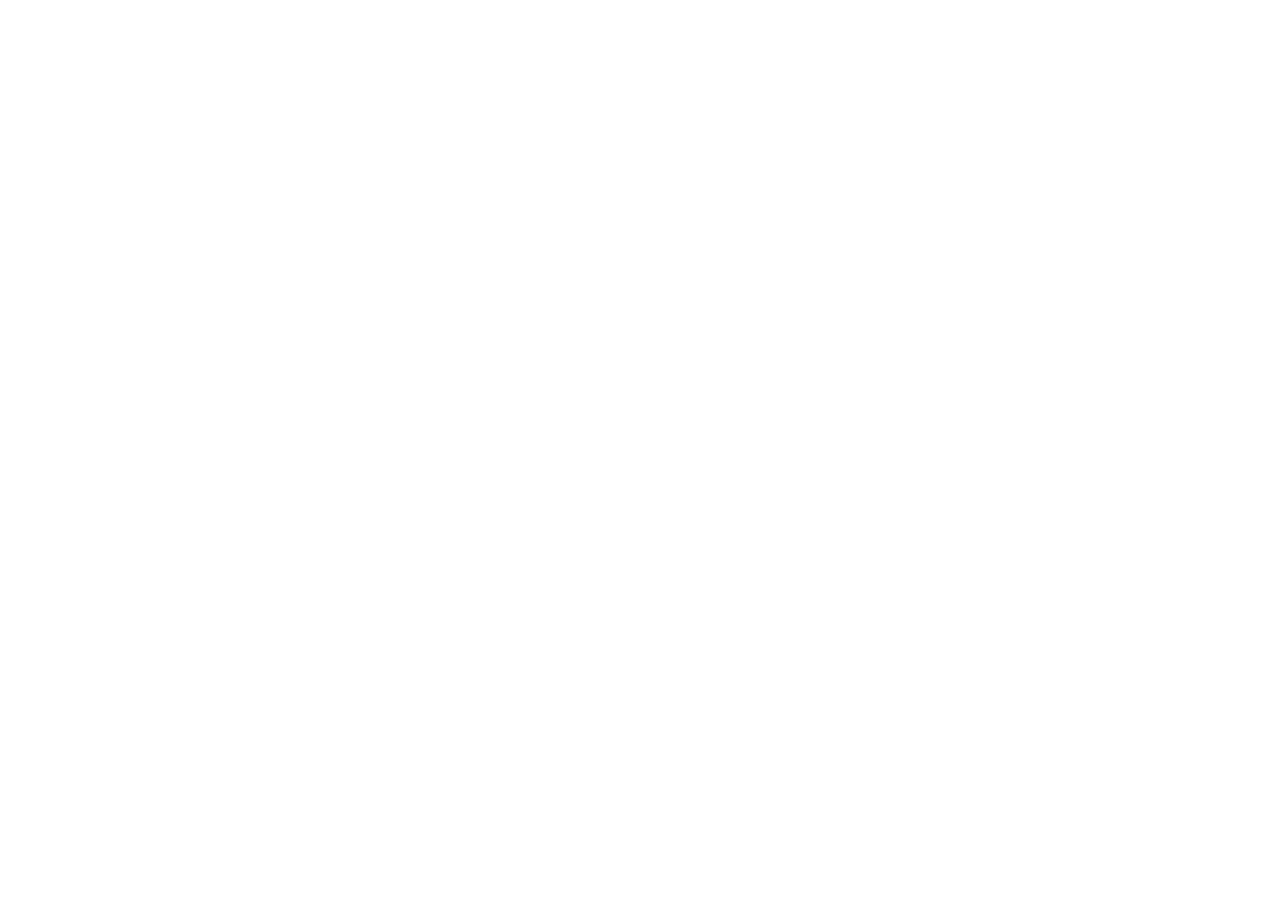
==== flight-planner/index.html @ 6b6eb4d1 "Added flight-planner built dist" ====
<!DOCTYPE html>
<html lang="en">
  <head>
    <meta charset="UTF-8" />
    <meta
      name="viewport"
      content="width=device-width, initial-scale=1.0, viewport-fit=cover"
    />
    <meta name="format-detection" content="telephone=no" />
    <title>Flight Planner</title>
    <script type="module" crossorigin src="/assets/index-CUVyycpK.js"></script>
    <link rel="stylesheet" crossorigin href="/assets/index-CzRS9iEr.css">
  </head>
  <body>
    <div id="app"></div>
  </body>
</html>
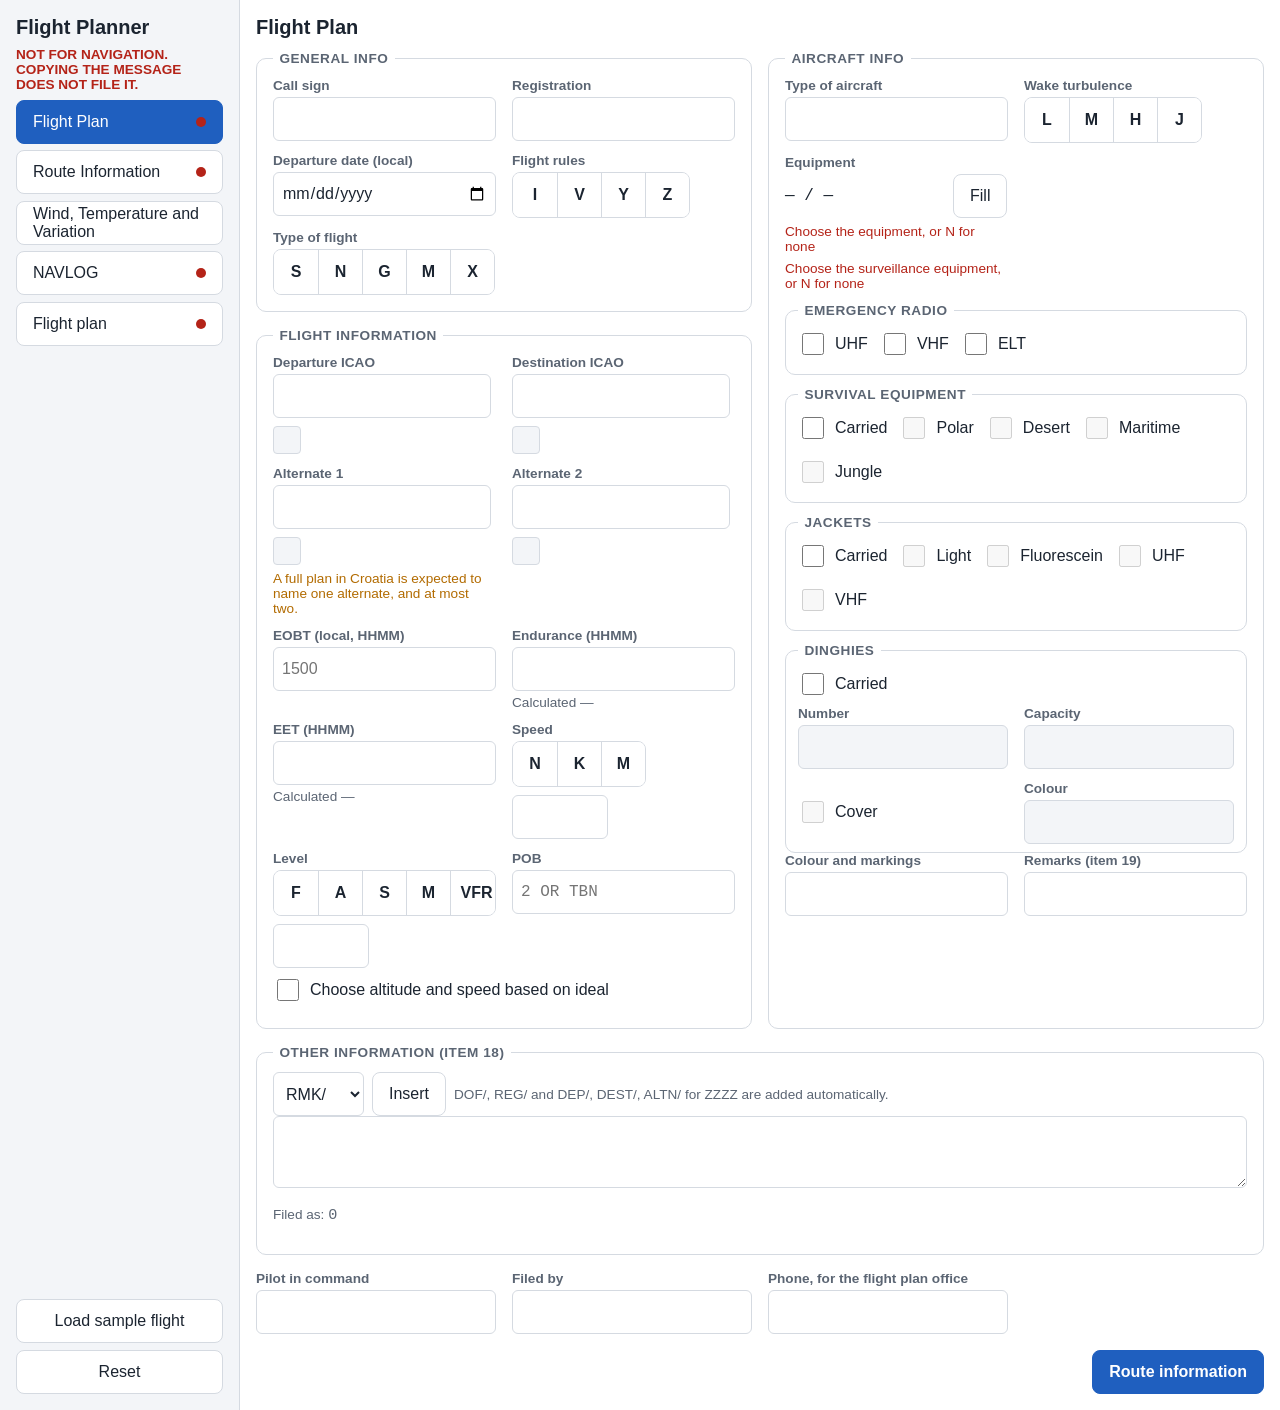
==== commit 8201971a: "Update built flight-planner app" ====
--- a/flight-planner/index.html
+++ b/flight-planner/index.html
@@ -8,10 +8,54 @@
     />
     <meta name="format-detection" content="telephone=no" />
     <title>Flight Planner</title>
-    <script type="module" crossorigin src="/assets/index-CUVyycpK.js"></script>
-    <link rel="stylesheet" crossorigin href="/assets/index-CzRS9iEr.css">
-  </head>
+    
+    
+  <style>:root{--text:#1b2430;--muted:#5b6573;--surface:#fff;--surface-2:#f3f5f8;--border:#d5dae1;--accent:#1f5fbf;--danger:#b42318;--ok:#1e7f3c;--warn:#b26b00;--touch:44px;--lightningcss-light:initial;--lightningcss-dark: ;color-scheme:light;color:var(--text);background:var(--surface);-webkit-text-size-adjust:100%;font-family:-apple-system,BlinkMacSystemFont,Segoe UI,Roboto,Helvetica Neue,sans-serif}*,:before,:after{box-sizing:border-box}body{padding:env(safe-area-inset-top) env(safe-area-inset-right) env(safe-area-inset-bottom) env(safe-area-inset-left);margin:0}h1,h2,h3{margin:0 0 .75rem}h1{font-size:1.25rem}input,select,textarea,button{font:inherit;font-size:16px}button{min-height:var(--touch);border:1px solid var(--border);background:var(--surface);color:var(--text);border-radius:8px;padding:0 1rem}button:disabled{color:var(--muted)}button.primary{background:var(--accent);border-color:var(--accent);color:#fff;font-weight:600}button.primary:disabled{background:var(--surface-2);border-color:var(--border);color:var(--muted)}input,select,textarea{min-height:var(--touch);border:1px solid var(--border);background:var(--surface);color:var(--text);border-radius:6px;padding:0 .5rem}textarea{resize:vertical;width:100%;padding:.5rem}input:disabled{background:var(--surface-2);color:var(--muted)}input.code{text-transform:uppercase;font-family:ui-monospace,SF Mono,Menlo,Consolas,monospace}input.invalid{border-color:var(--danger);outline:1px solid var(--danger)}.frame{border:1px solid var(--border);border-radius:10px;min-width:0;margin:0 0 1rem;padding:.75rem 1rem 1rem}.frame>legend{letter-spacing:.04em;text-transform:uppercase;color:var(--muted);padding:0 .4rem;font-size:.85rem;font-weight:700}.fields{grid-template-columns:repeat(auto-fill,minmax(12rem,1fr));gap:.75rem 1rem;display:grid}.field{flex-direction:column;gap:.25rem;display:flex}.field>span:first-child{color:var(--muted);font-size:.85rem;font-weight:600}.hint{color:var(--muted);font-size:.85rem}.check{min-height:var(--touch);align-items:center;gap:.5rem;padding-right:.75rem;display:inline-flex}.check input{width:22px;height:22px;min-height:0}.row{flex-wrap:wrap;align-items:center;gap:.5rem;display:flex}.actions{justify-content:flex-end;gap:.75rem;margin-top:1rem;display:flex}table.data{border-collapse:collapse;font-variant-numeric:tabular-nums}table.data th,table.data td{border-bottom:1px solid var(--border);text-align:right;white-space:nowrap;padding:.3rem .5rem}table.data th{background:var(--surface-2);font-size:.8rem;position:sticky;top:0}table.data .left{text-align:left}.segmented[data-v-83370d63]{border:1px solid var(--border);border-radius:8px;align-self:flex-start;display:inline-flex;overflow:hidden}.segmented button[data-v-83370d63]{min-width:var(--touch);border:0;border-left:1px solid var(--border);border-radius:0;padding:0 .6rem;font-weight:600}.segmented button[data-v-83370d63]:first-child{border-left:0}.segmented button.active[data-v-83370d63]{background:var(--accent);color:#fff}.sheet[data-v-0e8c01c7]{z-index:10;background:var(--surface);padding:env(safe-area-inset-top) env(safe-area-inset-right) env(safe-area-inset-bottom) env(safe-area-inset-left);flex-direction:column;display:flex;position:fixed;inset:0}header[data-v-0e8c01c7]{border-bottom:1px solid var(--border);justify-content:space-between;align-items:center;padding:.5rem 1rem;display:flex}header h2[data-v-0e8c01c7]{margin:0;font-size:1.15rem}.close[data-v-0e8c01c7]{min-width:var(--touch)}.body[data-v-0e8c01c7]{flex:1;padding:1rem;overflow:auto}.columns[data-v-e3acd6ae]{grid-template-columns:1fr;gap:0 1rem;display:grid}@media (width>=900px){.columns[data-v-e3acd6ae]{grid-template-columns:1fr 1fr}}.dms[data-v-e3acd6ae]{width:4rem}.error[data-v-e3acd6ae]{color:var(--danger);font-size:.85rem}.warning[data-v-e3acd6ae]{color:var(--warn);font-size:.85rem}.grid[data-v-f9018a64]{grid-template-columns:repeat(auto-fill,minmax(17rem,1fr));display:grid}.groups[data-v-f9018a64]{grid-template-columns:repeat(auto-fill,minmax(20rem,1fr));gap:0 1rem;display:grid}.groups .check[data-v-f9018a64]{display:flex}b[data-v-f9018a64]{min-width:1.8rem}.issue[data-v-f31f156e]{margin:.15rem 0 0;font-size:.85rem}.error[data-v-f31f156e]{color:var(--danger)}.warning[data-v-f31f156e]{color:var(--warn)}.light[data-v-7cde0ec0]{border:1px solid var(--border);background:var(--surface-2);border-radius:4px;flex:none;width:28px;height:28px;display:inline-block}.found[data-v-7cde0ec0]{background:var(--ok);border-color:var(--ok)}.not-found[data-v-7cde0ec0]{background:var(--danger);border-color:var(--danger)}.ambiguous[data-v-7cde0ec0]{background:var(--warn);border-color:var(--warn)}.columns[data-v-f6399c27]{grid-template-columns:1fr;gap:0 1rem;display:grid}@media (width>=1100px){.columns[data-v-f6399c27]{grid-template-columns:1fr 1fr}}.frame.inner[data-v-f6399c27]{margin:.75rem 0 0;padding:.25rem .75rem .5rem}.short[data-v-f6399c27]{width:6rem}.equipment[data-v-f6399c27]{min-width:10rem;font-family:ui-monospace,SF Mono,Menlo,Consolas,monospace}code[data-v-f6399c27]{font-size:.95rem}.box[data-v-3bf7596c]{border-radius:8px;margin:0 0 1rem;padding:.5rem .75rem}.box ul[data-v-3bf7596c]{margin:.25rem 0 0;padding-left:1.25rem}.errors[data-v-3bf7596c]{border:1px solid var(--danger);background:#fdecea}.warnings[data-v-3bf7596c]{border:1px solid var(--warn);background:#fff7e6}.message[data-v-3bf7596c]{background:var(--surface-2);white-space:pre-wrap;word-break:break-word;-webkit-user-select:text;user-select:text;border-radius:6px;margin:0 0 .75rem;padding:.75rem;font-size:.95rem;overflow-x:auto}.hints[data-v-3bf7596c]{margin:0;padding-left:1.25rem}.hints li+li[data-v-3bf7596c]{margin-top:.35rem}.right[data-v-3bf7596c]{text-align:right}.warn[data-v-3bf7596c]{color:var(--warn)}.error[data-v-3bf7596c]{color:var(--danger)}.header[data-v-8b65bd25]{grid-template-columns:repeat(auto-fill,minmax(6rem,max-content) minmax(8rem,1fr));gap:.25rem .75rem;margin:0 0 1rem;display:grid}.header dt[data-v-8b65bd25]{color:var(--muted);font-weight:600}.header dd[data-v-8b65bd25]{margin:0}.route[data-v-8b65bd25]{margin:0 0 1rem}.route b[data-v-8b65bd25]{color:var(--muted);margin-right:.5rem}.warnings[data-v-8b65bd25]{border:1px solid var(--warn);background:#fff7e6;border-radius:8px;margin:0 0 1rem;padding:.5rem .75rem .5rem 2rem}.warn[data-v-8b65bd25]{color:var(--warn)}.scroll[data-v-8b65bd25]{overflow-x:auto}.legs[data-v-8b65bd25]{width:100%}.panels[data-v-8b65bd25]{grid-template-columns:1fr;gap:0 1rem;margin-top:1rem;display:grid}@media (width>=1100px){.panels[data-v-8b65bd25]{grid-template-columns:minmax(18rem,1fr) 2fr}}.nav[data-v-8b65bd25]{overflow-x:auto}.mono[data-v-8b65bd25]{font-family:ui-monospace,SF Mono,Menlo,Consolas,monospace}.differs td[data-v-8b65bd25]{background:#fff7e6}summary[data-v-8b65bd25]{min-height:var(--touch);cursor:pointer;align-items:center;font-weight:600;display:flex}.aerodromes[data-v-d0ea1484]{border-bottom:1px solid var(--border);grid-template-columns:repeat(auto-fill,minmax(19rem,1fr));gap:.4rem 1.5rem;margin-bottom:1rem;padding-bottom:1rem;display:grid}.rows[data-v-d0ea1484]{gap:.4rem 1.5rem;margin:0;padding:0;list-style:none;display:grid}@media (orientation:landscape) and (width>=900px){.rows[data-v-d0ea1484]{grid-template-rows:repeat(14,auto);grid-template-columns:repeat(2,max-content);grid-auto-flow:column}}.route-row[data-v-d0ea1484]{align-items:center;gap:.5rem;display:flex}.route-row .label[data-v-d0ea1484]{white-space:nowrap;width:6.2rem;font-size:.9rem;font-weight:600}.route-row input[data-v-d0ea1484]{width:6rem}.route-row button[data-v-d0ea1484]{white-space:nowrap}.stay[data-v-d0ea1484]{flex-wrap:wrap;gap:.4rem .75rem;margin:.15rem 0 .35rem 6.7rem;font-size:.85rem;display:flex}.stay input[data-v-d0ea1484]{width:5rem}.footer[data-v-d0ea1484]{flex-wrap:wrap;align-items:center;gap:.5rem 1rem;margin-top:1rem;display:flex}.footer .hint[data-v-d0ea1484]{flex:16rem;margin:0}.layout[data-v-7b6ced3b]{grid-template-columns:1fr;gap:1rem;display:grid}@media (width>=900px){.layout[data-v-7b6ced3b]{grid-template-columns:1fr 20rem}}.list-side[data-v-7b6ced3b]{flex-direction:column;gap:.5rem;min-width:0;display:flex}.list[data-v-7b6ced3b]{border:1px solid var(--border);border-radius:8px;height:min(60vh,34rem);overflow:auto}.item[data-v-7b6ced3b]{border:0;border-bottom:1px solid var(--border);text-align:left;border-radius:0;grid-template-columns:minmax(8rem,2fr) 4.5rem 3.5rem 6rem 4.5rem 7.5rem 8rem;align-items:center;gap:.5rem;width:100%;font-size:.9rem;display:grid}.item.active[data-v-7b6ced3b]{background:var(--accent);color:#fff}.name[data-v-7b6ced3b]{text-overflow:ellipsis;white-space:nowrap;overflow:hidden}.mono[data-v-7b6ced3b]{font-family:ui-monospace,SF Mono,Menlo,Consolas,monospace}dl[data-v-7b6ced3b]{grid-template-columns:6rem 1fr;gap:.4rem .5rem;margin:0 0 1rem;display:grid}dt[data-v-7b6ced3b]{color:var(--muted);font-weight:600}dd[data-v-7b6ced3b]{border-bottom:1px solid var(--border);min-height:1.4em;margin:0}.toolbar[data-v-4af1399a]{flex-wrap:wrap;justify-content:space-between;gap:.5rem;display:flex}.tabs[data-v-4af1399a]{flex-wrap:wrap;gap:.25rem;display:flex}.tabs button.active[data-v-4af1399a]{background:var(--accent);border-color:var(--accent);color:#fff}.grid[data-v-4af1399a]{width:100%;margin:.5rem 0 1rem}.num[data-v-4af1399a]{text-align:right;width:4rem}.num.wide[data-v-4af1399a]{width:5rem}.copy[data-v-4af1399a]{padding:0 .6rem}.nowrap[data-v-4af1399a]{flex-wrap:nowrap;justify-content:flex-end}.aerodromes[data-v-4af1399a]{overflow-x:auto}.shell[data-v-b171344c]{grid-template-columns:1fr;min-height:100dvh;display:grid}.sidebar[data-v-b171344c]{border-bottom:1px solid var(--border);background:var(--surface-2);flex-wrap:wrap;align-items:center;gap:.5rem 1rem;padding:.5rem 1rem;display:flex}.sidebar h1[data-v-b171344c]{margin:0}.sidebar ul[data-v-b171344c]{flex-wrap:wrap;gap:.4rem;margin:0;padding:0;list-style:none;display:flex}.sidebar li button[data-v-b171344c]{text-align:left;justify-content:space-between;align-items:center;gap:.5rem;width:100%;display:flex}.sidebar li button.active[data-v-b171344c]{background:var(--accent);border-color:var(--accent);color:#fff}.dot[data-v-b171344c]{background:var(--danger);border-radius:50%;flex:none;width:10px;height:10px}.tools[data-v-b171344c]{gap:.4rem;display:flex}.banner[data-v-b171344c]{color:var(--danger);text-transform:uppercase;margin:0;font-size:.85rem;font-weight:700}.main[data-v-b171344c]{min-width:0;padding:1rem}@media (width>=1000px){.shell[data-v-b171344c]{grid-template-columns:15rem 1fr}.sidebar[data-v-b171344c]{border-right:1px solid var(--border);border-bottom:0;flex-flow:column;align-items:stretch;padding:1rem}.sidebar ul[data-v-b171344c]{flex-direction:column}.tools[data-v-b171344c]{flex-direction:column;margin-top:auto}}
+/*$vite$:1*/</style></head>
   <body>
     <div id="app"></div>
-  </body>
+  <script>(function(){var e=Object.create,t=Object.defineProperty,n=Object.getOwnPropertyDescriptor,r=Object.getOwnPropertyNames,i=Object.getPrototypeOf,a=Object.prototype.hasOwnProperty,o=(e,t,n)=>()=>{if(n)throw n[0];try{return e&&(t=e(e=0)),t}catch(e){throw n=[e],e}},s=(e,t)=>()=>(t||(e((t={exports:{}}).exports,t,t.exports),e=null),t.exports),c=(e,n)=>{let r={};for(var i in e)t(r,i,{get:e[i],enumerable:!0});return n||t(r,Symbol.toStringTag,{value:`Module`}),r},l=(e,i,o,s)=>{if(i&&typeof i==`object`||typeof i==`function`)for(var c=r(i),l=0,u=c.length,d;l<u;l++)d=c[l],!a.call(e,d)&&d!==o&&t(e,d,{get:(e=>i[e]).bind(null,d),enumerable:!(s=n(i,d))||s.enumerable});return e},u=(n,r,o)=>(o=n==null?{}:e(i(n)),l(r||!n||!n.__esModule||!a.call(n,`default`)?t(o,`default`,{value:n,enumerable:!0}):o,n));function d(e){let t=Object.create(null);for(let n of e.split(`,`))t[n]=1;return e=>e in t}var f={},p=[],m=()=>{},h=()=>!1,g=e=>e.charCodeAt(0)===111&&e.charCodeAt(1)===110&&(e.charCodeAt(2)>122||e.charCodeAt(2)<97),_=e=>e.startsWith(`onUpdate:`),v=Object.assign,y=(e,t)=>{let n=e.indexOf(t);n>-1&&e.splice(n,1)},b=Object.prototype.hasOwnProperty,x=(e,t)=>b.call(e,t),S=Array.isArray,C=e=>A(e)===`[object Map]`,w=e=>A(e)===`[object Set]`,T=e=>A(e)===`[object Date]`,E=e=>typeof e==`function`,D=e=>typeof e==`string`,O=e=>typeof e==`symbol`,k=e=>typeof e==`object`&&!!e,ee=e=>(k(e)||E(e))&&E(e.then)&&E(e.catch),te=Object.prototype.toString,A=e=>te.call(e),ne=e=>A(e).slice(8,-1),re=e=>A(e)===`[object Object]`,ie=e=>D(e)&&e!==`NaN`&&e[0]!==`-`&&``+parseInt(e,10)===e,ae=d(`,key,ref,ref_for,ref_key,onVnodeBeforeMount,onVnodeMounted,onVnodeBeforeUpdate,onVnodeUpdated,onVnodeBeforeUnmount,onVnodeUnmounted`),oe=e=>{let t=Object.create(null);return(n=>t[n]||(t[n]=e(n)))},se=/-\w/g,ce=oe(e=>e.replace(se,e=>e.slice(1).toUpperCase())),le=/\B([A-Z])/g,ue=oe(e=>e.replace(le,`-$1`).toLowerCase()),de=oe(e=>e.charAt(0).toUpperCase()+e.slice(1)),fe=oe(e=>e?`on${de(e)}`:``),j=(e,t)=>!Object.is(e,t),pe=(e,...t)=>{for(let n=0;n<e.length;n++)e[n](...t)},me=(e,t,n,r=!1)=>{Object.defineProperty(e,t,{configurable:!0,enumerable:!1,writable:r,value:n})},he=e=>{let t=parseFloat(e);return isNaN(t)?e:t},ge,_e=()=>ge||=typeof globalThis<`u`?globalThis:typeof self<`u`?self:typeof window<`u`?window:typeof global<`u`?global:{};function ve(e){if(S(e)){let t={};for(let n=0;n<e.length;n++){let r=e[n],i=D(r)?xe(r):ve(r);if(i)for(let e in i)t[e]=i[e]}return t}if(D(e)||k(e))return e}var ye=/;(?![^(]*\))/g,be=/:([^]+)/,M=/"(?:[^"\\]|\\[^])*"|'(?:[^'\\]|\\[^])*'|\\[^]|\/\*[^]*?\*\//g;function xe(e){let t={};return e.replace(M,e=>e.startsWith(`/*`)?``:e).split(ye).forEach(e=>{if(e){let n=e.split(be);n.length>1&&(t[n[0].trim()]=n[1].trim())}}),t}function Se(e){let t=``;if(D(e))t=e;else if(S(e))for(let n=0;n<e.length;n++){let r=Se(e[n]);r&&(t+=r+` `)}else if(k(e))for(let n in e)e[n]&&(t+=n+` `);return t.trim()}var Ce=d(`itemscope,allowfullscreen,formnovalidate,ismap,nomodule,novalidate,playsinline,readonly`);function we(e){return!!e||e===``}function Te(e,t,n){if(e.length!==t.length)return!1;let r=!0;for(let i=0;r&&i<e.length;i++)r=F(e[i],t[i],n);return r}function N(e,t,n){if(e.size!==t.size)return!1;let r=Array.from(t),i=new Uint8Array(r.length);for(let t of e){let e=-1;for(let a=0;a<r.length;a++)if(!i[a]&&F(t,r[a],n)){e=a;break}if(e<0)return!1;i[e]=1}return!0}function Ee(e,t,n){let r=C(e),i=C(t);if(r||i||(r=w(e),i=w(t),r||i))return r&&i?N(e,t,n):!1;if(Object.keys(e).length!==Object.keys(t).length)return!1;for(let r in e){let i=e.hasOwnProperty(r),a=t.hasOwnProperty(r);if(i&&!a||!i&&a||!F(e[r],t[r],n))return!1}return String(e)===String(t)}function P(e,t,n,r){n||=[new Map,new Map];let[i,a]=n;if(i.has(e)||a.has(t))return i.get(e)===t&&a.get(t)===e;i.set(e,t),a.set(t,e);let o=r(e,t,n);return i.delete(e),a.delete(t),o}function F(e,t,n){if(e===t)return!0;let r=T(e),i=T(t);return r||i?r&&i?e.getTime()===t.getTime():!1:(r=O(e),i=O(t),r||i?e===t:(r=S(e),i=S(t),r||i?r&&i?P(e,t,n,Te):!1:(r=k(e),i=k(t),r||i?!r||!i?!1:P(e,t,n,Ee):String(e)===String(t))))}function De(e,t){return e.findIndex(e=>F(e,t))}var Oe=e=>!!(e&&e.__v_isRef===!0),I=e=>D(e)?e:e==null?``:S(e)||k(e)&&(e.toString===te||!E(e.toString))?Oe(e)?I(e.value):JSON.stringify(e,ke,2):String(e),ke=(e,t)=>Oe(t)?ke(e,t.value):C(t)?{[`Map(${t.size})`]:[...t.entries()].reduce((e,[t,n],r)=>(e[L(t,r)+` =>`]=n,e),{})}:w(t)?{[`Set(${t.size})`]:[...t.values()].map(e=>L(e))}:O(t)?L(t):k(t)&&!S(t)&&!re(t)?String(t):t,L=(e,t=``)=>O(e)?`Symbol(${e.description??t})`:e,Ae,je=class{constructor(e=!1){this.detached=e,this._active=!0,this._on=0,this.effects=[],this.cleanups=[],this._isPaused=!1,this._warnOnRun=!0,this.__v_skip=!0,!e&&Ae&&(Ae.active?(this.parent=Ae,this.index=(Ae.scopes||(Ae.scopes=[])).push(this)-1):(this._active=!1,this._warnOnRun=!1))}get active(){return this._active}pause(){if(this._active){this._isPaused=!0;let e,t;if(this.scopes){let n=this.scopes.slice();for(e=0,t=n.length;e<t;e++)n[e].pause()}for(e=0,t=this.effects.length;e<t;e++)this.effects[e].pause()}}resume(){if(this._active&&this._isPaused){this._isPaused=!1;let e,t;if(this.scopes){let n=this.scopes.slice();for(e=0,t=n.length;e<t;e++)n[e].resume()}let n=this.effects.slice();for(e=0,t=n.length;e<t;e++)n[e].resume()}}run(e){if(this._active){let t=Ae;try{return Ae=this,e()}finally{Ae=t}}}on(){++this._on===1&&(this.prevScope=Ae,Ae=this)}off(){if(this._on>0&&--this._on===0){if(Ae===this)Ae=this.prevScope;else{let e=Ae;for(;e;){if(e.prevScope===this){e.prevScope=this.prevScope;break}e=e.prevScope}}this.prevScope=void 0}}stop(e){if(this._active){this._active=!1;let t,n;for(t=0,n=this.effects.length;t<n;t++)this.effects[t].stop();for(this.effects.length=0,t=0,n=this.cleanups.length;t<n;t++)this.cleanups[t]();if(this.cleanups.length=0,this.scopes){let e=this.scopes.slice();for(t=0,n=e.length;t<n;t++)e[t].stop(!0);this.scopes.length=0}if(!this.detached&&this.parent&&!e){let e=this.parent.scopes.pop();e&&e!==this&&(this.parent.scopes[this.index]=e,e.index=this.index)}this.parent=void 0}}};function Me(e){return new je(e)}function Ne(){return Ae}function Pe(e,t=!1){Ae&&Ae.cleanups.push(e)}var Fe,Ie=new WeakSet,Le=class{constructor(e){this.fn=e,this.deps=void 0,this.depsTail=void 0,this.flags=5,this.next=void 0,this.cleanup=void 0,this.scheduler=void 0,Ae&&(Ae.active?Ae.effects.push(this):this.flags&=-2)}pause(){this.flags|=64}resume(){this.flags&64&&(this.flags&=-65,Ie.has(this)&&(Ie.delete(this),this.trigger()))}notify(){this.flags&2&&!(this.flags&32)||this.flags&8||Ve(this)}run(){if(!(this.flags&1))return this.fn();this.flags|=2,et(this),We(this);let e=Fe,t=Xe;Fe=this,Xe=!0;try{return this.fn()}finally{Ge(this),Fe=e,Xe=t,this.flags&=-3}}stop(){if(this.flags&1){for(let e=this.deps;e;e=e.nextDep)Je(e);this.deps=this.depsTail=void 0,et(this),this.onStop&&this.onStop(),this.flags&=-2}}trigger(){this.flags&64?Ie.add(this):this.scheduler?this.scheduler():this.runIfDirty()}runIfDirty(){Ke(this)&&this.run()}get dirty(){return Ke(this)}},Re=0,ze,Be;function Ve(e,t=!1){e.flags|=8,t?(e.next=Be,Be=e):(e.next=ze,ze=e)}function He(){Re++}function Ue(){if(--Re>0)return;if(Be){let e=Be;for(Be=void 0;e;){let t=e.next;e.next=void 0,e.flags&=-9,e=t}}let e;for(;ze;){let t=ze;for(ze=void 0;t;){let n=t.next;if(t.next=void 0,t.flags&=-9,t.flags&1)try{t.trigger()}catch(t){e||=t}t=n}}if(e)throw e}function We(e){for(let t=e.deps;t;t=t.nextDep)t.version=-1,t.prevActiveLink=t.dep.activeLink,t.dep.activeLink=t}function Ge(e){let t,n=e.depsTail,r=n;for(;r;){let e=r.prevDep;r.version===-1?(r===n&&(n=e),Je(r),Ye(r)):t=r,r.dep.activeLink=r.prevActiveLink,r.prevActiveLink=void 0,r=e}e.deps=t,e.depsTail=n}function Ke(e){for(let t=e.deps;t;t=t.nextDep)if(t.dep.version!==t.version||t.dep.computed&&(qe(t.dep.computed)||t.dep.version!==t.version))return!0;return!!e._dirty}function qe(e){if(e.flags&4&&!(e.flags&16)||(e.flags&=-17,e.globalVersion===tt)||(e.globalVersion=tt,!e.isSSR&&e.flags&128&&(!e.deps&&!e._dirty||!Ke(e))))return;e.flags|=2;let t=e.dep,n=Fe,r=Xe;Fe=e,Xe=!0;try{We(e);let n=e.fn(e._value);(t.version===0||j(n,e._value))&&(e.flags|=128,e._value=n,t.version++)}catch(e){throw t.version++,e}finally{Fe=n,Xe=r,Ge(e),e.flags&=-3}}function Je(e,t=!1){let{dep:n,prevSub:r,nextSub:i}=e;if(r&&(r.nextSub=i,e.prevSub=void 0),i&&(i.prevSub=r,e.nextSub=void 0),n.subs===e&&(n.subs=r,!r&&n.computed)){n.computed.flags&=-5;for(let e=n.computed.deps;e;e=e.nextDep)Je(e,!0)}!t&&!--n.sc&&n.map&&n.map.delete(n.key)}function Ye(e){let{prevDep:t,nextDep:n}=e;t&&(t.nextDep=n,e.prevDep=void 0),n&&(n.prevDep=t,e.nextDep=void 0)}var Xe=!0,Ze=[];function Qe(){Ze.push(Xe),Xe=!1}function $e(){let e=Ze.pop();Xe=e===void 0||e}function et(e){let{cleanup:t}=e;if(e.cleanup=void 0,t){let e=Fe;Fe=void 0;try{t()}finally{Fe=e}}}var tt=0,nt=class{constructor(e,t){this.sub=e,this.dep=t,this.version=t.version,this.nextDep=this.prevDep=this.nextSub=this.prevSub=this.prevActiveLink=void 0}},rt=class{constructor(e){this.computed=e,this.version=0,this.activeLink=void 0,this.subs=void 0,this.map=void 0,this.key=void 0,this.sc=0,this.__v_skip=!0}track(e){if(!Fe||!Xe||Fe===this.computed)return;let t=this.activeLink;if(t===void 0||t.sub!==Fe)t=this.activeLink=new nt(Fe,this),Fe.deps?(t.prevDep=Fe.depsTail,Fe.depsTail.nextDep=t,Fe.depsTail=t):Fe.deps=Fe.depsTail=t,it(t);else if(t.version===-1&&(t.version=this.version,t.nextDep)){let e=t.nextDep;e.prevDep=t.prevDep,t.prevDep&&(t.prevDep.nextDep=e),t.prevDep=Fe.depsTail,t.nextDep=void 0,Fe.depsTail.nextDep=t,Fe.depsTail=t,Fe.deps===t&&(Fe.deps=e)}return t}trigger(e){this.version++,tt++,this.notify(e)}notify(e){He();try{for(let e=this.subs;e;e=e.prevSub)e.sub.notify()&&e.sub.dep.notify()}finally{Ue()}}};function it(e){if(e.dep.sc++,e.sub.flags&4){let t=e.dep.computed;if(t&&!e.dep.subs){t.flags|=20;for(let e=t.deps;e;e=e.nextDep)it(e)}let n=e.dep.subs;n!==e&&(e.prevSub=n,n&&(n.nextSub=e)),e.dep.subs=e}}var at=new WeakMap,ot=Symbol(``),st=Symbol(``),ct=Symbol(``);function lt(e,t,n){if(Xe&&Fe){let t=at.get(e);t||at.set(e,t=new Map);let r=t.get(n);r||(t.set(n,r=new rt),r.map=t,r.key=n),r.track()}}function ut(e,t,n,r,i,a){let o=at.get(e);if(!o){tt++;return}let s=e=>{e&&e.trigger()};if(He(),t===`clear`)o.forEach(s);else{let i=S(e),a=i&&ie(n);if(i&&n===`length`){let e=Number(r);o.forEach((t,n)=>{(n===`length`||n===ct||!O(n)&&n>=e)&&s(t)})}else switch((n!==void 0||o.has(void 0))&&s(o.get(n)),a&&s(o.get(ct)),t){case`add`:i?a&&s(o.get(`length`)):(s(o.get(ot)),C(e)&&s(o.get(st)));break;case`delete`:i||(s(o.get(ot)),C(e)&&s(o.get(st)));break;case`set`:C(e)&&s(o.get(ot))}}Ue()}function dt(e,t){let n=at.get(e);return n&&n.get(t)}function ft(e){let t=en(e);return t===e||(lt(t,`iterate`,ct),Qt(e))?t:Zt(e)?Xt(e)?t.map(e=>rn(nn(e))):t.map(rn):t.map(nn)}function pt(e){return lt(e=en(e),`iterate`,ct),e}function mt(e,t){return Zt(e)?rn(Xt(e)?nn(t):t):nn(t)}var ht={__proto__:null,[Symbol.iterator](){return gt(this,Symbol.iterator,e=>mt(this,e))},concat(...e){return ft(this).concat(...e.map(e=>S(e)?ft(e):e))},entries(){return gt(this,`entries`,e=>(e[1]=mt(this,e[1]),e))},every(e,t){return yt(this,`every`,e,t,void 0,arguments)},filter(e,t){return yt(this,`filter`,e,t,e=>e.map(e=>mt(this,e)),arguments)},find(e,t){return yt(this,`find`,e,t,e=>mt(this,e),arguments)},findIndex(e,t){return yt(this,`findIndex`,e,t,void 0,arguments)},findLast(e,t){return yt(this,`findLast`,e,t,e=>mt(this,e),arguments)},findLastIndex(e,t){return yt(this,`findLastIndex`,e,t,void 0,arguments)},forEach(e,t){return yt(this,`forEach`,e,t,void 0,arguments)},includes(...e){return xt(this,`includes`,e)},indexOf(...e){return xt(this,`indexOf`,e)},join(e){return ft(this).join(e)},lastIndexOf(...e){return xt(this,`lastIndexOf`,e)},map(e,t){return yt(this,`map`,e,t,void 0,arguments)},pop(){return St(this,`pop`)},push(...e){return St(this,`push`,e)},reduce(e,...t){return bt(this,`reduce`,e,t)},reduceRight(e,...t){return bt(this,`reduceRight`,e,t)},shift(){return St(this,`shift`)},some(e,t){return yt(this,`some`,e,t,void 0,arguments)},splice(...e){return St(this,`splice`,e)},toReversed(){return ft(this).toReversed()},toSorted(e){return ft(this).toSorted(e)},toSpliced(...e){return ft(this).toSpliced(...e)},unshift(...e){return St(this,`unshift`,e)},values(){return gt(this,`values`,e=>mt(this,e))}};function gt(e,t,n){let r=pt(e),i=r[t],a=i.call(r);if(r!==e&&!Qt(e)){if(a[Symbol.toStringTag]===`Array Iterator`){let e=Object.create(Object.getPrototypeOf(a));return e.next=()=>_t(a.next(),n),i!==vt[t]&&Object.defineProperties(e,{return:{get(){let e=a.return;return typeof e==`function`?e.bind(a):e}},throw:{get(){let e=a.throw;return typeof e==`function`?e.bind(a):e}}}),e}a._next=a.next,a.next=()=>_t(a._next(),n)}return a}function _t(e,t){return e.done||(e.value=t(e.value)),e}var vt=Array.prototype;function yt(e,t,n,r,i,a){let o=pt(e),s=o!==e&&!Qt(e),c=o[t];if(c!==vt[t]){let t=c.apply(e,a);return s?nn(t):t}let l=n;o!==e&&(s?l=function(t,r){return n.call(this,mt(e,t),r,e)}:n.length>2&&(l=function(t,r){return n.call(this,t,r,e)}));let u=c.call(o,l,r);return s&&i?i(u):u}function bt(e,t,n,r){let i=pt(e),a=i!==e&&!Qt(e),o=n,s=!1;i!==e&&(a?(s=r.length===0,o=function(t,r,i){return s&&(s=!1,t=mt(e,t)),n.call(this,t,mt(e,r),i,e)}):n.length>3&&(o=function(t,r,i){return n.call(this,t,r,i,e)}));let c=i[t](o,...r);return s?mt(e,c):c}function xt(e,t,n){let r=en(e);lt(r,`iterate`,ct);let i=r[t](...n);return(i===-1||i===!1)&&$t(n[0])?(n[0]=en(n[0]),r[t](...n)):i}function St(e,t,n=[]){Qe(),He();let r=en(e)[t].apply(e,n);return Ue(),$e(),r}var Ct=d(`__proto__,__v_isRef,__isVue`),wt=new Set(Object.getOwnPropertyNames(Symbol).filter(e=>e!==`arguments`&&e!==`caller`).map(e=>Symbol[e]).filter(O));function Tt(e){O(e)||(e=String(e));let t=en(this);return lt(t,`has`,e),t.hasOwnProperty(e)}var Et=class{constructor(e=!1,t=!1){this._isReadonly=e,this._isShallow=t}get(e,t,n){if(t===`__v_skip`)return e.__v_skip;let r=this._isReadonly,i=this._isShallow;if(t===`__v_isReactive`)return!r;if(t===`__v_isReadonly`)return r;if(t===`__v_isShallow`)return i;if(t===`__v_raw`)return n===(r?i?Wt:Ut:i?Ht:Vt).get(e)||Object.getPrototypeOf(e)===Object.getPrototypeOf(n)?e:void 0;let a=S(e);if(!r){let e;if(a&&(e=ht[t]))return e;if(t===`hasOwnProperty`)return Tt}let o=Reflect.get(e,t,an(e)?e:n);if((O(t)?wt.has(t):Ct(t))||(r||lt(e,`get`,t),i))return o;if(an(o)){let e=a&&ie(t)?o:o.value;return r&&k(e)?Jt(e):e}return k(o)?r?Jt(o):Kt(o):o}},Dt=class extends Et{constructor(e=!1){super(!1,e)}set(e,t,n,r){let i=e[t],a=S(e)&&ie(t);if(!this._isShallow){let e=Zt(i);if(!Qt(n)&&!Zt(n)&&(i=en(i),n=en(n)),!a&&an(i)&&!an(n))return e||(i.value=n),!0}let o=a?Number(t)<e.length:x(e,t),s=Reflect.set(e,t,n,an(e)?e:r);return e===en(r)&&s&&(o?j(n,i)&&ut(e,`set`,t,n,i):ut(e,`add`,t,n)),s}deleteProperty(e,t){let n=x(e,t),r=e[t],i=Reflect.deleteProperty(e,t);return i&&n&&ut(e,`delete`,t,void 0,r),i}has(e,t){let n=Reflect.has(e,t);return(!O(t)||!wt.has(t))&&lt(e,`has`,t),n}ownKeys(e){return lt(e,`iterate`,S(e)?`length`:ot),Reflect.ownKeys(e)}},Ot=class extends Et{constructor(e=!1){super(!0,e)}set(e,t){return!0}deleteProperty(e,t){return!0}},kt=new Dt,At=new Ot,jt=new Dt(!0),Mt=e=>e,Nt=e=>Reflect.getPrototypeOf(e);function Pt(e,t,n){return function(...r){let i=this.__v_raw,a=en(i),o=C(a),s=e===`entries`||e===Symbol.iterator&&o,c=e===`keys`&&o,l=i[e](...r),u=n?Mt:t?rn:nn;return!t&&lt(a,`iterate`,c?st:ot),v(Object.create(l),{next(){let{value:e,done:t}=l.next();return t?{value:e,done:t}:{value:s?[u(e[0]),u(e[1])]:u(e),done:t}}})}}function Ft(e){return function(...t){return e===`delete`?!1:e===`clear`?void 0:this}}function It(e,t){let n={get(n){let r=this.__v_raw,i=en(r),a=en(n);e||(j(n,a)&&lt(i,`get`,n),lt(i,`get`,a));let{has:o}=Nt(i),s=t?Mt:e?rn:nn;if(o.call(i,n))return s(r.get(n));if(o.call(i,a))return s(r.get(a));r!==i&&r.get(n)},get size(){let t=this.__v_raw;return!e&&lt(en(t),`iterate`,ot),t.size},has(t){let n=this.__v_raw,r=en(n),i=en(t);return e||(j(t,i)&&lt(r,`has`,t),lt(r,`has`,i)),t===i?n.has(t):n.has(t)||n.has(i)},forEach(n,r){let i=this,a=i.__v_raw,o=en(a),s=t?Mt:e?rn:nn;return!e&&lt(o,`iterate`,ot),a.forEach((e,t)=>n.call(r,s(e),s(t),i))}};return v(n,e?{add:Ft(`add`),set:Ft(`set`),delete:Ft(`delete`),clear:Ft(`clear`)}:{add(e){let n=en(this),r=Nt(n),i=en(e),a=!t&&!Qt(e)&&!Zt(e)?i:e;return r.has.call(n,a)||j(e,a)&&r.has.call(n,e)||j(i,a)&&r.has.call(n,i)||(n.add(a),ut(n,`add`,a,a)),this},set(e,n){!t&&!Qt(n)&&!Zt(n)&&(n=en(n));let r=en(this),{has:i,get:a}=Nt(r),o=i.call(r,e);o||=(e=en(e),i.call(r,e));let s=a.call(r,e);return r.set(e,n),o?j(n,s)&&ut(r,`set`,e,n,s):ut(r,`add`,e,n),this},delete(e){let t=en(this),{has:n,get:r}=Nt(t),i=n.call(t,e);i||=(e=en(e),n.call(t,e));let a=r?r.call(t,e):void 0,o=t.delete(e);return i&&ut(t,`delete`,e,void 0,a),o},clear(){let e=en(this),t=e.size!==0,n=e.clear();return t&&ut(e,`clear`,void 0,void 0,void 0),n}}),[`keys`,`values`,`entries`,Symbol.iterator].forEach(r=>{n[r]=Pt(r,e,t)}),n}function Lt(e,t){let n=It(e,t);return(r,i,a)=>i===`__v_isReactive`?!e:i===`__v_isReadonly`?e:i===`__v_isShallow`?t:i===`__v_raw`?r:Reflect.get(x(n,i)&&i in r?n:r,i,a)}var Rt={get:Lt(!1,!1)},zt={get:Lt(!1,!0)},Bt={get:Lt(!0,!1)},Vt=new WeakMap,Ht=new WeakMap,Ut=new WeakMap,Wt=new WeakMap;function Gt(e){switch(e){case`Object`:case`Array`:return 1;case`Map`:case`Set`:case`WeakMap`:case`WeakSet`:return 2;default:return 0}}function Kt(e){return Zt(e)?e:Yt(e,!1,kt,Rt,Vt)}function qt(e){return Yt(e,!1,jt,zt,Ht)}function Jt(e){return Yt(e,!0,At,Bt,Ut)}function Yt(e,t,n,r,i){if(!k(e)||e.__v_raw&&!(t&&e.__v_isReactive)||e.__v_skip||!Object.isExtensible(e))return e;let a=i.get(e);if(a)return a;let o=Gt(ne(e));if(o===0)return e;let s=new Proxy(e,o===2?r:n);return i.set(e,s),s}function Xt(e){return Zt(e)?Xt(e.__v_raw):!!(e&&e.__v_isReactive)}function Zt(e){return!!(e&&e.__v_isReadonly)}function Qt(e){return!!(e&&e.__v_isShallow)}function $t(e){return e?!!e.__v_raw:!1}function en(e){let t=e&&e.__v_raw;return t?en(t):e}function tn(e){return!x(e,`__v_skip`)&&Object.isExtensible(e)&&me(e,`__v_skip`,!0),e}var nn=e=>k(e)?Kt(e):e,rn=e=>k(e)?Jt(e):e;function an(e){return e?e.__v_isRef===!0:!1}function on(e){return cn(e,!1)}function sn(e){return cn(e,!0)}function cn(e,t){return an(e)?e:new ln(e,t)}var ln=class{constructor(e,t){this.dep=new rt,this.__v_isRef=!0,this.__v_isShallow=!1,this._rawValue=t?e:en(e),this._value=t?e:nn(e),this.__v_isShallow=t}get value(){return this.dep.track(),this._value}set value(e){let t=this._rawValue,n=this.__v_isShallow||Qt(e)||Zt(e);e=n?e:en(e),j(e,t)&&(this._rawValue=e,this._value=n?e:nn(e),this.dep.trigger())}};function un(e){e.dep&&e.dep.trigger()}function R(e){return an(e)?e.value:e}var dn={get:(e,t,n)=>t===`__v_raw`?e:R(Reflect.get(e,t,n)),set:(e,t,n,r)=>{let i=e[t];return an(i)&&!an(n)?(i.value=n,!0):Reflect.set(e,t,n,r)}};function fn(e){return Xt(e)?e:new Proxy(e,dn)}var pn=class{constructor(e){this.__v_isRef=!0,this._value=void 0;let t=this.dep=new rt,{get:n,set:r}=e(t.track.bind(t),t.trigger.bind(t));this._get=n,this._set=r}get value(){return this._value=this._get()}set value(e){this._set(e)}};function mn(e){return new pn(e)}function hn(e){let t=S(e)?Array(e.length):{};for(let n in e)t[n]=_n(e,n);return t}var gn=class{constructor(e,t,n){this._object=e,this._defaultValue=n,this.__v_isRef=!0,this._value=void 0,this._key=O(t)?t:String(t),this._raw=en(e);let r=!0,i=e;if(!S(e)||O(this._key)||!ie(this._key))do r=!$t(i)||Qt(i);while(r&&(i=i.__v_raw));this._shallow=r}get value(){let e=this._object[this._key];return this._shallow&&(e=R(e)),this._value=e===void 0?this._defaultValue:e}set value(e){if(this._shallow&&an(this._raw[this._key])){let t=this._object[this._key];if(an(t)){t.value=e;return}}this._object[this._key]=e}get dep(){return dt(this._raw,this._key)}};function _n(e,t,n){return new gn(e,t,n)}var vn=class{constructor(e,t,n){this.fn=e,this.setter=t,this._value=void 0,this.dep=new rt(this),this.__v_isRef=!0,this.deps=void 0,this.depsTail=void 0,this.flags=16,this.globalVersion=tt-1,this.next=void 0,this.effect=this,this.__v_isReadonly=!t,this.isSSR=n}notify(){if(this.flags|=16,!(this.flags&8)&&Fe!==this)return Ve(this,!0),!0}get value(){let e=this.dep.track();return qe(this),e&&(e.version=this.dep.version),this._value}set value(e){this.setter&&this.setter(e)}};function yn(e,t,n=!1){let r,i;return E(e)?r=e:(r=e.get,i=e.set),new vn(r,i,n)}var bn={},xn=new WeakMap,Sn=void 0;function Cn(e,t=!1,n=Sn){if(n){let t=xn.get(n);t||xn.set(n,t=[]),t.push(e)}}function wn(e,t,n=f){let{immediate:r,deep:i,once:a,scheduler:o,augmentJob:s,call:c}=n,l=e=>i?e:Qt(e)||i===!1||i===0?Tn(e,1):Tn(e),u,d,p,h,g=!1,_=!1;if(an(e)?(d=()=>e.value,g=Qt(e)):Xt(e)?(d=()=>l(e),g=!0):S(e)?(_=!0,g=e.some(e=>Xt(e)||Qt(e)),d=()=>e.map(e=>{if(an(e))return e.value;if(Xt(e))return l(e);if(E(e))return c?c(e,2):e()})):d=E(e)?t?c?()=>c(e,2):e:()=>{if(p){Qe();try{p()}finally{$e()}}let t=Sn;Sn=u;try{return c?c(e,3,[h]):e(h)}finally{Sn=t}}:m,t&&i){let e=d,t=i===!0?1/0:i;d=()=>Tn(e(),t)}let v=Ne(),b=()=>{u.stop(),v&&v.active&&y(v.effects,u)};if(a&&t){let e=t;t=(...t)=>{try{return e(...t)}finally{b()}}}let x=_?Array(e.length).fill(bn):bn,C=e=>{if(u.flags&1&&(u.dirty||e)){if(t){let n=u.run();if(e||i||g||(_?n.some((e,t)=>j(e,x[t])):j(n,x))){let e=Sn;Qe();try{p&&p(),Sn=u;let e=[n,x===bn?void 0:_&&x[0]===bn?[]:x,h];x=n,c?c(t,3,e):t(...e)}finally{Sn=e,$e()}}}else u.run()}};return s&&s(C),u=new Le(d),u.scheduler=o?()=>o(C,!1):C,h=e=>Cn(e,!1,u),p=u.onStop=()=>{let e=xn.get(u);if(e){if(c)c(e,4);else for(let t of e)t();xn.delete(u)}},t?r?C(!0):x=u.run():o?o(C.bind(null,!0),!0):u.run(),b.pause=u.pause.bind(u),b.resume=u.resume.bind(u),b.stop=b,b}function Tn(e,t=1/0,n){if(t<=0||!k(e)||e.__v_skip||(n||=new Map,(n.get(e)||0)>=t))return e;if(n.set(e,t),t--,an(e))Tn(e.value,t,n);else if(S(e))for(let r=0;r<e.length;r++)Tn(e[r],t,n);else if(w(e)||C(e))e.forEach(e=>{Tn(e,t,n)});else if(re(e)){for(let r in e)Tn(e[r],t,n);for(let r of Object.getOwnPropertySymbols(e))Object.prototype.propertyIsEnumerable.call(e,r)&&Tn(e[r],t,n)}return e}function En(e,t,n,r){try{return r?e(...r):e()}catch(e){On(e,t,n)}}function Dn(e,t,n,r){if(E(e)){let i=En(e,t,n,r);return i&&ee(i)&&i.catch(e=>{On(e,t,n)}),i}if(S(e)){let i=[];for(let a=0;a<e.length;a++)i.push(Dn(e[a],t,n,r));return i}}function On(e,t,n,r=!0){let i=t?t.vnode:null,{errorHandler:a,throwUnhandledErrorInProduction:o}=t&&t.appContext.config||f;if(t){let r=t.parent,i=t.proxy,o=`https://vuejs.org/error-reference/#runtime-${n}`;for(;r;){let t=r.ec;if(t){for(let n=0;n<t.length;n++)if(t[n](e,i,o)===!1)return}r=r.parent}if(a){Qe(),En(a,null,10,[e,i,o]),$e();return}}kn(e,n,i,r,o)}function kn(e,t,n,r=!0,i=!1){if(i)throw e;console.error(e)}var An=[],jn=-1,Mn=[],Nn=null,Pn=0,Fn=Promise.resolve(),In=null;function Ln(e){let t=In||Fn;return e?t.then(this?e.bind(this):e):t}function Rn(e){let t=jn+1,n=An.length;for(;t<n;){let r=t+n>>>1,i=An[r],a=Kn(i);a<e||a===e&&i.flags&2?t=r+1:n=r}return t}function zn(e){if(!(e.flags&1)){let t=Kn(e),n=An[An.length-1];!n||!(e.flags&2)&&t>=Kn(n)?An.push(e):An.splice(Rn(t),0,e),e.flags|=1,Bn()}}function Bn(){In||=Fn.then(qn)}function Vn(e){if(!S(e))Nn&&e.id===-1?Nn.splice(Pn+1,0,e):e.flags&1||(Mn.push(e),e.flags|=1);else for(let t=0;t<e.length;t++)Mn.push(e[t]);Bn()}function Hn(e,t,n,r=jn+1){for(;r<An.length;r++){let n=An[r];if(n&&n.flags&2){if(e&&n.id!==e.uid||t!==void 0&&!(n.id>=t))continue;An.splice(r,1),r=e?r-1:jn,n.flags&4&&(n.flags&=-2),n(),n.flags&4||(n.flags&=-2)}}}function Un(e,t,n=0){if(Mn.length){let e=Mn,r=0;if(t){e=[];for(let i=0;i<Mn.length;i++){let a=Mn[i];(a.i===void 0?t.has(a):!a.i||a.i.uid<n)?Mn[r++]=a:e.push(a)}}let i=[...new Set(e)].sort((e,t)=>Kn(e)-Kn(t));if(Mn.length=r,Nn){for(let e=0;e<i.length;e++)Nn.push(i[e]);return}for(Nn=i,Pn=0;Pn<Nn.length;Pn++){let e=Nn[Pn];e.flags&4&&(e.flags&=-2),e.flags&8||e(),e.flags&=-2}Nn=null,Pn=0}}var Wn=!1;function Gn(e,t){if(Wn){e();return}let n=t===void 0?void 0:new Set(Mn);e(),Wn=!0;try{Hn(void 0,t),Un(void 0,n,t)}finally{Wn=!1}}var Kn=e=>e.id==null?e.flags&2?-1:1/0:e.id;function qn(e){try{for(jn=0;jn<An.length;jn++){let e=An[jn];e&&!(e.flags&8)&&(e.flags&4&&(e.flags&=-2),En(e,e.i,e.i?15:14),e.flags&4||(e.flags&=-2))}}finally{for(;jn<An.length;jn++){let e=An[jn];e&&(e.flags&=-2)}jn=-1,An.length=0,Un(e),In=null,(An.length||Mn.length)&&qn(e)}}var Jn=null,Yn=null;function Xn(e){let t=Jn;return Jn=e,Yn=e&&e.type.__scopeId||null,t}function Zn(e,t=Jn,n){if(!t||e._n)return e;let r=(...n)=>{r._d&&ha(-1);let i=Xn(t),a=da.length,o;try{o=e(...n)}finally{for(let e=da.length;e>a;e--)pa();Xn(i),r._d&&ha(1)}return o};return r._n=!0,r._c=!0,r._d=!0,r}function Qn(e,t){if(Jn===null)return e;let n=$a(Jn),r=e.dirs||=[];for(let e=0;e<t.length;e++){let[i,a,o,s=f]=t[e];i&&(E(i)&&(i={mounted:i,updated:i}),i.deep&&Tn(a),r.push({dir:i,instance:n,value:a,oldValue:void 0,arg:o,modifiers:s}))}return e}function $n(e,t,n,r){let i=e.dirs,a=t&&t.dirs;for(let o=0;o<i.length;o++){let s=i[o];a&&(s.oldValue=a[o].value);let c=s.dir[r];c&&(Qe(),Dn(c,n,8,[e.el,s,e,t]),$e())}}function er(e,t){if(La){let n=La.provides,r=La.parent&&La.parent.provides;r===n&&(n=La.provides=Object.create(r)),n[e]=t}}function tr(e,t,n=!1){let r=Ra();if(r||hi){let i=hi?hi._context.provides:r?r.parent==null||r.ce?r.vnode.appContext&&r.vnode.appContext.provides:r.parent.provides:void 0;if(i&&e in i)return i[e];if(arguments.length>1)return n&&E(t)?t.call(r&&r.proxy):t}}function nr(){return!!(Ra()||hi)}var rr=Symbol.for(`v-scx`),ir=()=>tr(rr);function ar(e,t){return sr(e,null,{flush:`sync`})}function or(e,t,n){return sr(e,t,n)}function sr(e,t,n=f){let{immediate:r,deep:i,flush:a,once:o}=n,s=v({},n),c=t&&r||!t&&a!==`post`,l;if(Wa){if(a===`sync`){let e=ir();l=e.__watcherHandles||=[]}else if(!c){let e=()=>{};return e.stop=m,e.resume=m,e.pause=m,e}}let u=La;s.call=(e,t,n)=>Dn(e,u,t,n);let d=!1;a===`post`?s.scheduler=e=>{e.i=u,Ji(e,u&&u.suspense)}:a!==`sync`&&(d=!0,s.scheduler=(e,t)=>{t?e():zn(e)}),s.augmentJob=e=>{t&&(e.flags|=4),d&&(e.flags|=2,u&&(e.id=u.uid,e.i=u))};let p=wn(e,t,s);return Wa&&(l?l.push(p):c&&p()),p}function cr(e,t,n){let r=this.proxy,i=D(e)?e.includes(`.`)?lr(r,e):()=>r[e]:e.bind(r,r),a;E(t)?a=t:(a=t.handler,n=t);let o=Va(this),s=sr(i,a.bind(r),n);return o(),s}function lr(e,t){let n=t.split(`.`);return()=>{let t=e;for(let e=0;e<n.length&&t;e++)t=t[n[e]];return t}}var ur=Symbol(`_vte`),dr=e=>e.__isTeleport,fr=Symbol(`_leaveCb`);function pr(e){let t=e[0];if(e.length>1){for(let n of e)if(n.type!==la){t=n;break}}return t}function mr(e){if(!wr(e))return dr(e.type)&&e.children?pr(e.children):e;if(e.component)return e.component.subTree;let{shapeFlag:t,children:n}=e;if(n){if(t&16)return n[0];if(t&32&&E(n.default))return n.default()}}function hr(e,t){if(e.shapeFlag&6&&e.component){e.transition=t;let n=e.component.subTree;hr(dr(n.type)&&mr(n)||n,t)}else if(e.shapeFlag&128)e.ssContent.transition=t.clone(e.ssContent),e.ssFallback.transition=t.clone(e.ssFallback);else if(e.transition=t,e.type===sa&&S(e.children)){let n=Ci(e.children,!1);n&&hr(n,t)}}function gr(e){if(e.component)return gr(e.component.subTree);if(e.type===sa){let t=S(e.children)&&Ci(e.children,!1);return t?gr(t):void 0}if(e.type!==la)return e}function _r(e,t){return E(e)?v({name:e.name},t,{setup:e}):e}function vr(e){e.ids=[e.ids[0]+e.ids[2]+++`-`,0,0]}function yr(e,t){let n;return!!((n=Object.getOwnPropertyDescriptor(e,t))&&!n.configurable)}var br=new WeakMap;function xr(e,t,n,r,i=!1){if(S(e)){e.forEach((e,a)=>xr(e,t&&(S(t)?t[a]:t),n,r,i));return}if(Cr(r)&&!i){r.shapeFlag&512&&r.type.__asyncResolved&&r.component.subTree.component&&xr(e,t,n,r.component.subTree);return}let a=r.shapeFlag&4?$a(r.component):r.el,o=i?null:a,{i:s,r:c}=e,l=t&&t.r,u=s.refs===f?s.refs={}:s.refs,d=s.setupState,p=en(d),m=d===f?h:e=>!yr(u,e)&&x(p,e),g=(e,t)=>!(t&&yr(u,t));if(l!=null&&l!==c){if(Sr(t),D(l))u[l]=null,m(l)&&(d[l]=null);else if(an(l)){let e=t;g(l,e.k)&&(l.value=null),e.k&&(u[e.k]=null)}}if(E(c))En(c,s,12,[o,u]);else{let t=D(c),r=an(c);if(t||r){let s=()=>{if(e.f){let n=t?m(c)?d[c]:u[c]:g(c)||!e.k?c.value:u[e.k];if(i)S(n)&&y(n,a);else if(S(n))n.includes(a)||n.push(a);else if(t)u[c]=[a],m(c)&&(d[c]=u[c]);else{let t=[a];g(c,e.k)&&(c.value=t),e.k&&(u[e.k]=t)}}else t?(u[c]=o,m(c)&&(d[c]=o)):r&&(g(c,e.k)&&(c.value=o),e.k&&(u[e.k]=o))};if(o){let t=()=>{s(),br.delete(e)};t.id=-1,br.set(e,t),Ji(t,n)}else Sr(e),s()}}}function Sr(e){let t=br.get(e);t&&(t.flags|=8,br.delete(e))}_e().requestIdleCallback,_e().cancelIdleCallback;var Cr=e=>!!e.type.__asyncLoader,wr=e=>e.type.__isKeepAlive;function Tr(e,t){Dr(e,`a`,t)}function Er(e,t){Dr(e,`da`,t)}function Dr(e,t,n=La){let r=e.__wdc||=()=>{let t=n;for(;t;){if(t.isDeactivated)return;t=t.parent}return e()};if(kr(t,r,n),n){let e=n.parent;for(;e&&e.parent;)wr(e.parent.vnode)&&Or(r,t,n,e),e=e.parent}}function Or(e,t,n,r){let i=kr(t,e,r,!0);Ir(()=>{y(r[t],i)},n)}function kr(e,t,n=La,r=!1){if(n){let i=n[e]||(n[e]=[]),a=t.__weh||=(...r)=>{Qe();let i=Va(n),a=Dn(t,n,e,r);return i(),$e(),a};return r?i.unshift(a):i.push(a),a}}var Ar=e=>(t,n=La)=>{(!Wa||e===`sp`)&&kr(e,(...e)=>t(...e),n)},jr=Ar(`bm`),Mr=Ar(`m`),Nr=Ar(`bu`),Pr=Ar(`u`),Fr=Ar(`bum`),Ir=Ar(`um`),Lr=Ar(`sp`),Rr=Ar(`rtg`),zr=Ar(`rtc`);function Br(e,t=La){kr(`ec`,e,t)}var Vr=Symbol.for(`v-ndc`);function Hr(e,t,n,r){let i,a=n&&n[r],o=S(e);if(o||D(e)){let n=o&&Xt(e),r=!1,s=!1;n&&(r=!Qt(e),s=Zt(e),e=pt(e)),i=Array(e.length);for(let n=0,o=e.length;n<o;n++)i[n]=t(r?s?rn(nn(e[n])):nn(e[n]):e[n],n,void 0,a&&a[n])}else if(typeof e==`number`){if(!Number.isInteger(e)||e<0)i=[];else{i=Array(e);for(let n=0;n<e;n++)i[n]=t(n+1,n,void 0,a&&a[n])}}else if(k(e)){if(e[Symbol.iterator])i=Array.from(e,(e,n)=>t(e,n,void 0,a&&a[n]));else{let n=Object.keys(e);i=Array(n.length);for(let r=0,o=n.length;r<o;r++){let o=n[r];i[r]=t(e[o],o,r,a&&a[r])}}}else i=[];return n&&(n[r]=i),i}function Ur(e,t,n,r,i,a){if(n??={},Jn.ce||Jn.parent&&Cr(Jn.parent)&&Jn.parent.ce){let e=a!=null&&n.key==null?v({},n,{key:a}):n,i=Object.keys(e).length>0;return t!=="default"&&(e.name=t),z(),_a(sa,null,[Sa(`slot`,e,r&&r())],i?-2:64)}let o=e[t];o&&o._c&&(o._d=!1);let s=da.length;z();let c;try{let i=o&&Wr(o(n)),s=n.key||a||i&&i.key;c=_a(sa,{key:(s&&!O(s)?s:`_${t}`)+(!i&&r?`_fb`:``)},i||(r?r():[]),i&&e._===1?64:-2)}catch(e){for(let e=da.length;e>s;e--)pa();throw e}finally{o&&o._c&&(o._d=!0)}return!i&&c.scopeId&&(c.slotScopeIds=[c.scopeId+`-s`]),c}function Wr(e){return e.some(e=>!va(e)||!(e.type===la||e.type===sa&&!Wr(e.children)))?e:null}var Gr=e=>e?Ua(e)?$a(e):Gr(e.parent):null,Kr=v(Object.create(null),{$:e=>e,$el:e=>e.vnode.el,$data:e=>e.data,$props:e=>e.props,$attrs:e=>e.attrs,$slots:e=>e.slots,$refs:e=>e.refs,$parent:e=>Gr(e.parent),$root:e=>Gr(e.root),$host:e=>e.ce,$emit:e=>e.emit,$options:e=>ni(e),$forceUpdate:e=>e.f||=()=>{zn(e.update)},$nextTick:e=>e.n||=Ln.bind(e.proxy),$watch:e=>cr.bind(e)}),qr=(e,t)=>e!==f&&!e.__isScriptSetup&&x(e,t),Jr={get({_:e},t){if(t===`__v_skip`)return!0;let{ctx:n,setupState:r,data:i,props:a,accessCache:o,type:s,appContext:c}=e;if(t[0]!==`$`){let e=o[t];if(e!==void 0)switch(e){case 1:return r[t];case 2:return i[t];case 4:return n[t];case 3:return a[t]}else if(qr(r,t))return o[t]=1,r[t];else if(i!==f&&x(i,t))return o[t]=2,i[t];else if(x(a,t))return o[t]=3,a[t];else if(n!==f&&x(n,t))return o[t]=4,n[t];else Zr&&(o[t]=0)}let l=Kr[t],u,d;if(l)return t===`$attrs`&&lt(e.attrs,`get`,``),l(e);if((u=s.__cssModules)&&(u=u[t]))return u;if(n!==f&&x(n,t))return o[t]=4,n[t];if(d=c.config.globalProperties,x(d,t))return d[t]},set({_:e},t,n){let{data:r,setupState:i,ctx:a}=e;return qr(i,t)?(i[t]=n,!0):r!==f&&x(r,t)?(r[t]=n,!0):x(e.props,t)||t[0]===`$`&&t.slice(1)in e?!1:(a[t]=n,!0)},has({_:{data:e,setupState:t,accessCache:n,ctx:r,appContext:i,props:a,type:o}},s){let c;return!!(n[s]||e!==f&&s[0]!==`$`&&x(e,s)||qr(t,s)||x(a,s)||x(r,s)||x(Kr,s)||x(i.config.globalProperties,s)||(c=o.__cssModules)&&c[s])},defineProperty(e,t,n){return n.get==null?x(n,`value`)&&this.set(e,t,n.value,null):e._.accessCache[t]=0,Reflect.defineProperty(e,t,n)}};function Yr(e){return S(e)?e.reduce((e,t)=>(e[t]=null,e),{}):e}function Xr(e,t){return!e||!t?e||t:S(e)&&S(t)?e.concat(t):v({},Yr(e),Yr(t))}var Zr=!0;function Qr(e){let t=ni(e),n=e.proxy,r=e.ctx;Zr=!1,t.beforeCreate&&ei(t.beforeCreate,e,`bc`);let{data:i,computed:a,methods:o,watch:s,provide:c,inject:l,created:u,beforeMount:d,mounted:f,beforeUpdate:p,updated:h,activated:g,deactivated:_,beforeDestroy:v,beforeUnmount:y,destroyed:b,unmounted:x,render:C,renderTracked:w,renderTriggered:T,errorCaptured:D,serverPrefetch:O,expose:ee,inheritAttrs:te,components:A,directives:ne,filters:re}=t;if(l&&$r(l,r,null),o)for(let e in o){let t=o[e];E(t)&&(r[e]=t.bind(n))}if(i){let t=i.call(n,n);k(t)&&(e.data=Kt(t))}if(Zr=!0,a)for(let e in a){let t=a[e],i=H({get:E(t)?t.bind(n,n):E(t.get)?t.get.bind(n,n):m,set:!E(t)&&E(t.set)?t.set.bind(n):m});Object.defineProperty(r,e,{enumerable:!0,configurable:!0,get:()=>i.value,set:e=>i.value=e})}if(s)for(let e in s)ti(s[e],r,n,e);if(c){let e=E(c)?c.call(n):c;Reflect.ownKeys(e).forEach(t=>{er(t,e[t])})}u&&ei(u,e,`c`);function ie(e,t){S(t)?t.forEach(t=>e(t.bind(n))):t&&e(t.bind(n))}if(ie(jr,d),ie(Mr,f),ie(Nr,p),ie(Pr,h),ie(Tr,g),ie(Er,_),ie(Br,D),ie(zr,w),ie(Rr,T),ie(Fr,y),ie(Ir,x),ie(Lr,O),S(ee)){if(ee.length){let t=e.exposed||={};ee.forEach(e=>{Object.defineProperty(t,e,{get:()=>n[e],set:t=>n[e]=t,enumerable:!0})})}else e.exposed||={}}C&&e.render===m&&(e.render=C),te!=null&&(e.inheritAttrs=te),A&&(e.components=A),ne&&(e.directives=ne),O&&vr(e)}function $r(e,t,n=m){S(e)&&(e=si(e));for(let n in e){let r=e[n],i;i=k(r)?`default`in r?tr(r.from||n,r.default,!0):tr(r.from||n):tr(r),an(i)?Object.defineProperty(t,n,{enumerable:!0,configurable:!0,get:()=>i.value,set:e=>i.value=e}):t[n]=i}}function ei(e,t,n){Dn(S(e)?e.map(e=>e.bind(t.proxy)):e.bind(t.proxy),t,n)}function ti(e,t,n,r){let i=r.includes(`.`)?lr(n,r):()=>n[r];if(D(e)){let n=t[e];E(n)&&or(i,n)}else if(E(e))or(i,e.bind(n));else if(k(e)){if(S(e))e.forEach(e=>ti(e,t,n,r));else{let r=E(e.handler)?e.handler.bind(n):t[e.handler];E(r)&&or(i,r,e)}}}function ni(e){let t=e.type,{mixins:n,extends:r}=t,{mixins:i,optionsCache:a,config:{optionMergeStrategies:o}}=e.appContext,s=a.get(t),c;return s?c=s:!i.length&&!n&&!r?c=t:(c={},i.length&&i.forEach(e=>ri(c,e,o,!0)),ri(c,t,o)),k(t)&&a.set(t,c),c}function ri(e,t,n,r=!1){let{mixins:i,extends:a}=t;a&&ri(e,a,n,!0),i&&i.forEach(t=>ri(e,t,n,!0));for(let i in t)if(!(r&&i===`expose`)){let r=ii[i]||n&&n[i];e[i]=r?r(e[i],t[i]):t[i]}return e}var ii={data:ai,props:ui,emits:ui,methods:li,computed:li,beforeCreate:ci,created:ci,beforeMount:ci,mounted:ci,beforeUpdate:ci,updated:ci,beforeDestroy:ci,beforeUnmount:ci,destroyed:ci,unmounted:ci,activated:ci,deactivated:ci,errorCaptured:ci,serverPrefetch:ci,components:li,directives:li,watch:di,provide:ai,inject:oi};function ai(e,t){return t?e?function(){return v(E(e)?e.call(this,this):e,E(t)?t.call(this,this):t)}:t:e}function oi(e,t){return li(si(e),si(t))}function si(e){if(S(e)){let t={};for(let n=0;n<e.length;n++)t[e[n]]=e[n];return t}return e}function ci(e,t){return e?[...new Set([].concat(e,t))]:t}function li(e,t){return e?v(Object.create(null),e,t):t}function ui(e,t){return e?S(e)&&S(t)?[...new Set([...e,...t])]:v(Object.create(null),Yr(e),Yr(t??{})):t}function di(e,t){if(!e)return t;if(!t)return e;let n=v(Object.create(null),e);for(let r in t)n[r]=ci(e[r],t[r]);return n}function fi(){return{app:null,config:{isNativeTag:h,performance:!1,globalProperties:{},optionMergeStrategies:{},errorHandler:void 0,warnHandler:void 0,compilerOptions:{}},mixins:[],components:{},directives:{},provides:Object.create(null),optionsCache:new WeakMap,propsCache:new WeakMap,emitsCache:new WeakMap}}var pi=0;function mi(e,t){return function(n,r=null){E(n)||(n=v({},n)),r!=null&&!k(r)&&(r=null);let i=fi(),a=new WeakSet,o=[],s=!1,c=i.app={_uid:pi++,_component:n,_props:r,_container:null,_context:i,_instance:null,version:to,get config(){return i.config},set config(e){},use(e,...t){return a.has(e)||(e&&E(e.install)?(a.add(e),e.install(c,...t)):E(e)&&(a.add(e),e(c,...t))),c},mixin(e){return i.mixins.includes(e)||i.mixins.push(e),c},component(e,t){return t?(i.components[e]=t,c):i.components[e]},directive(e,t){return t?(i.directives[e]=t,c):i.directives[e]},mount(a,o,l){if(!s){let u=c._ceVNode||Sa(n,r);return u.appContext=i,l===!0?l=`svg`:l===!1&&(l=void 0),o&&t?t(u,a):e(u,a,l),s=!0,c._container=a,a.__vue_app__=c,$a(u.component)}},onUnmount(e){o.push(e)},unmount(){s&&(Dn(o,c._instance,16),e(null,c._container),delete c._container.__vue_app__)},provide(e,t){return i.provides[e]=t,c},runWithContext(e){let t=hi;hi=c;try{return e()}finally{hi=t}}};return c}}var hi=null;function gi(e,t,n=f){let r=Ra(),i=ce(t),a=ue(t),o=_i(e,i),s=mn((o,s)=>{let c,l=f,u;return ar(()=>{let t=e[i];j(c,t)&&(c=t,s())}),{get(){return o(),n.get?n.get(c):c},set(e){let o=n.set?n.set(e):e;if(!j(o,c)&&!(l!==f&&j(e,l)))return;let d=r.vnode.props,p=!!(d&&(t in d||i in d||a in d)&&(`onUpdate:${t}`in d||`onUpdate:${i}`in d||`onUpdate:${a}`in d));p||(c=e,s()),r.emit(`update:${t}`,o),j(e,l)&&(j(e,o)&&!j(o,u)||p&&l!==f&&!j(o,c))&&s(),l=e,u=o}}});return s[Symbol.iterator]=()=>{let e=0;return{next(){return e<2?{value:e++?o||f:s,done:!1}:{done:!0}}}},s}var _i=(e,t)=>t===`modelValue`||t===`model-value`?e.modelModifiers:e[`${t}Modifiers`]||e[`${ce(t)}Modifiers`]||e[`${ue(t)}Modifiers`];function vi(e,t,...n){if(e.isUnmounted)return;let r=e.vnode.props||f,i=n,a=t.startsWith(`update:`),o=a&&_i(r,t.slice(7));o&&(o.trim&&(i=n.map(e=>D(e)?e.trim():e)),o.number&&(i=i.map(he)));let s,c=r[s=fe(t)]||r[s=fe(ce(t))];!c&&a&&(c=r[s=fe(ue(t))]),c&&Dn(c,e,6,i);let l=r[s+`Once`];if(l){if(!e.emitted)e.emitted={};else if(e.emitted[s])return;e.emitted[s]=!0,Dn(l,e,6,i)}}var yi=new WeakMap;function bi(e,t,n=!1){let r=n?yi:t.emitsCache,i=r.get(e);if(i!==void 0)return i;let a=e.emits,o={},s=!1;if(!E(e)){let r=e=>{let n=bi(e,t,!0);n&&(s=!0,v(o,n))};!n&&t.mixins.length&&t.mixins.forEach(r),e.extends&&r(e.extends),e.mixins&&e.mixins.forEach(r)}return!a&&!s?(k(e)&&r.set(e,null),null):(S(a)?a.forEach(e=>o[e]=null):v(o,a),k(e)&&r.set(e,o),o)}function xi(e,t){return!e||!g(t)?!1:(t=t.slice(2),t=t===`Once`?t:t.replace(/Once$/,``),x(e,t[0].toLowerCase()+t.slice(1))||x(e,ue(t))||x(e,t))}function Si(e){let{type:t,vnode:n,proxy:r,withProxy:i,propsOptions:[a],slots:o,attrs:s,emit:c,render:l,renderCache:u,props:d,data:f,setupState:p,ctx:m,inheritAttrs:h}=e,g=Xn(e),v,y;try{if(n.shapeFlag&4){let e=i||r,t=e;v=Oa(l.call(t,e,u,d,p,f,m)),y=s}else{let e=t;v=Oa(e.length>1?e(d,{attrs:s,slots:o,emit:c}):e(d,null)),y=t.props?s:wi(s)}}catch(t){da.length=0,On(t,e,1),v=Sa(la)}let b=v;if(y&&h!==!1){let e=Object.keys(y),{shapeFlag:t}=b;e.length&&t&7&&(a&&e.some(_)&&(y=Ti(y,a)),b=Ta(b,y,!1,!0))}return n.dirs&&(b=Ta(b,null,!1,!0),b.dirs=b.dirs?b.dirs.concat(n.dirs):n.dirs),n.transition&&hr(dr(b.type)&&mr(b)||b,n.transition),v=b,Xn(g),v}function Ci(e,t=!0){let n;for(let t=0;t<e.length;t++){let r=e[t];if(va(r)){if(r.type!==la||r.children===`v-if`){if(n)return;n=r}}else return}return n}var wi=e=>{let t;for(let n in e)(n===`class`||n===`style`||g(n))&&((t||={})[n]=e[n]);return t},Ti=(e,t)=>{let n={};for(let r in e)(!_(r)||!(r.slice(9)in t))&&(n[r]=e[r]);return n};function Ei(e,t,n){let{props:r,children:i,component:a}=e,{props:o,children:s,patchFlag:c}=t,l=a.emitsOptions;if(t.dirs||t.transition)return!0;if(n&&c>=0){if(c&1024)return!0;if(c&16)return r?Di(r,o,l):!!o;if(c&8){let e=t.dynamicProps;for(let t=0;t<e.length;t++){let n=e[t];if(Oi(o,r,n)&&!xi(l,n))return!0}}}else return(i||s)&&(!s||!s.$stable)?!0:r===o?!1:r?!o||Di(r,o,l):!!o;return!1}function Di(e,t,n){let r=Object.keys(t);if(r.length!==Object.keys(e).length)return!0;for(let i=0;i<r.length;i++){let a=r[i];if(!x(e,a)||Oi(t,e,a)&&!xi(n,a))return!0}return!1}function Oi(e,t,n){let r=e[n],i=t[n];return n===`style`&&k(r)&&k(i)?!F(r,i):r!==i}function ki({vnode:e,parent:t,suspense:n},r){for(;t;){let n=t.subTree;if(n.suspense&&n.suspense.activeBranch===e&&(n.suspense.vnode.el=n.el=r,e=n),n===e)(e=t.vnode).el=r,t=t.parent;else break}n&&n.activeBranch===e&&(n.vnode.el=r)}var Ai={},ji=()=>Object.create(Ai),Mi=e=>Object.getPrototypeOf(e)===Ai;function Ni(e,t,n,r=!1){let i={},a=ji();e.propsDefaults=Object.create(null),Fi(e,t,i,a);for(let t in e.propsOptions[0])t in i||(i[t]=void 0);e.props=n?r?i:qt(i):e.type.props?i:a,e.attrs=a}function Pi(e,t,n,r){let{props:i,attrs:a,vnode:{patchFlag:o}}=e,s=en(i),[c]=e.propsOptions,l=!1;if((r||o>0)&&!(o&16)){if(o&8){let n=e.vnode.dynamicProps;for(let r=0;r<n.length;r++){let o=n[r];if(xi(e.emitsOptions,o))continue;let u=t[o];if(c){if(x(a,o))u!==a[o]&&(a[o]=u,l=!0);else{let t=ce(o);i[t]=Ii(c,s,t,u,e,!1)}}else u!==a[o]&&(a[o]=u,l=!0)}}}else{Fi(e,t,i,a)&&(l=!0);let r;for(let a in s)(!t||!x(t,a)&&((r=ue(a))===a||!x(t,r)))&&(c?n&&(n[a]!==void 0||n[r]!==void 0)&&(i[a]=Ii(c,s,a,void 0,e,!0)):delete i[a]);if(a!==s)for(let e in a)(!t||!x(t,e))&&(delete a[e],l=!0)}l&&ut(e.attrs,`set`,``)}function Fi(e,t,n,r){let[i,a]=e.propsOptions,o=!1,s;if(t)for(let c in t){if(ae(c))continue;let l=t[c],u;i&&x(i,u=ce(c))?!a||!a.includes(u)?n[u]=l:(s||={})[u]=l:xi(e.emitsOptions,c)||(!(c in r)||l!==r[c])&&(r[c]=l,o=!0)}if(a){let t=en(n),r=s||f;for(let o=0;o<a.length;o++){let s=a[o];n[s]=Ii(i,t,s,r[s],e,!x(r,s))}}return o}function Ii(e,t,n,r,i,a){let o=e[n];if(o!=null){let e=x(o,`default`);if(e&&r===void 0){let e=o.default;if(o.type!==Function&&!o.skipFactory&&E(e)){let{propsDefaults:a}=i;if(n in a)r=a[n];else{let o=Va(i);r=a[n]=e.call(null,t),o()}}else r=e;i.ce&&i.ce._setProp(n,r)}o[0]&&(a&&!e?r=!1:o[1]&&(r===``||r===ue(n))&&(r=!0))}return r}var Li=new WeakMap;function Ri(e,t,n=!1){let r=n?Li:t.propsCache,i=r.get(e);if(i)return i;let a=e.props,o={},s=[],c=!1;if(!E(e)){let r=e=>{c=!0;let[n,r]=Ri(e,t,!0);v(o,n),r&&s.push(...r)};!n&&t.mixins.length&&t.mixins.forEach(r),e.extends&&r(e.extends),e.mixins&&e.mixins.forEach(r)}if(!a&&!c)return k(e)&&r.set(e,p),p;if(S(a))for(let e=0;e<a.length;e++){let t=ce(a[e]);zi(t)&&(o[t]=f)}else if(a)for(let e in a){let t=ce(e);if(zi(t)){let n=a[e],r=o[t]=S(n)||E(n)?{type:n}:v({},n),i=r.type,c=!1,l=!0;if(S(i))for(let e=0;e<i.length;++e){let t=i[e],n=E(t)&&t.name;if(n===`Boolean`){c=!0;break}n===`String`&&(l=!1)}else c=E(i)&&i.name===`Boolean`;r[0]=c,r[1]=l,(c||x(r,`default`))&&s.push(t)}}let l=[o,s];return k(e)&&r.set(e,l),l}function zi(e){return e[0]!==`$`&&!ae(e)}var Bi=e=>e===`_`||e===`_ctx`||e===`$stable`,Vi=e=>S(e)?e.map(Oa):[Oa(e)],Hi=(e,t,n)=>{if(t._n)return t;let r=Zn((...e)=>Vi(t(...e)),n);return r._c=!1,r},Ui=(e,t,n)=>{let r=e._ctx;for(let n in e){if(Bi(n))continue;let i=e[n];if(E(i))t[n]=Hi(n,i,r);else if(i!=null){let e=Vi(i);t[n]=()=>e}}},Wi=(e,t)=>{let n=Vi(t);e.slots.default=()=>n},Gi=(e,t,n)=>{for(let r in t)(n||!Bi(r))&&(e[r]=t[r])},Ki=(e,t,n)=>{let r=e.slots=ji();if(e.vnode.shapeFlag&32){let e=t._;e?(Gi(r,t,n),n&&me(r,`_`,e,!0)):Ui(t,r)}else t&&Wi(e,t)},qi=(e,t,n)=>{let{vnode:r,slots:i}=e,a=!0,o=f;if(r.shapeFlag&32){let e=t._;e?n&&e===1?a=!1:Gi(i,t,n):(a=!t.$stable,Ui(t,i)),o=t}else t&&(Wi(e,t),o={default:1});if(a)for(let e in i)!Bi(e)&&o[e]==null&&delete i[e]},Ji=oa;function Yi(e){return Xi(e)}function Xi(e,t){let n=_e();n.__VUE__=!0;let{insert:r,remove:i,patchProp:a,createElement:o,createText:s,createComment:c,setText:l,setElementText:u,parentNode:d,nextSibling:h,setScopeId:g=m,insertStaticContent:_}=e,v=(e,t,n,r=null,i=null,a=null,o=void 0,s=null,c=!!t.dynamicChildren)=>{if(e===t)return;e&&!ya(e,t)&&(r=ge(e),de(e,i,a,!0),e=null),t.patchFlag===-2&&(c=!1,t.dynamicChildren=null),t.dynamicChildren&&e&&e.dynamicChildren&&e.dynamicChildren.hasOnce&&(t.dynamicChildren===p&&(t.dynamicChildren=[]),t.dynamicChildren.hasOnce=!0);let{type:l,ref:u,shapeFlag:d}=t;switch(l){case ca:y(e,t,n,r);break;case la:b(e,t,n,r);break;case ua:e??x(t,n,r,o);break;case sa:te(e,t,n,r,i,a,o,s,c);break;default:d&1?w(e,t,n,r,i,a,o,s,c):d&6?A(e,t,n,r,i,a,o,s,c):(d&64||d&128)&&l.process(e,t,n,r,i,a,o,s,c,ye)}u!=null&&i?xr(u,e&&e.ref,a,t||e,!t):u==null&&e&&e.ref!=null&&xr(e.ref,null,a,e,!0)},y=(e,t,n,i)=>{if(e==null)r(t.el=s(t.children),n,i);else{let n=t.el=e.el;t.children!==e.children&&l(n,t.children)}},b=(e,t,n,i)=>{e==null?r(t.el=c(t.children||``),n,i):t.el=e.el},x=(e,t,n,r)=>{[e.el,e.anchor]=_(e.children,t,n,r,e.el,e.anchor)},S=({el:e,anchor:t},n,i)=>{let a;for(;e&&e!==t;)a=h(e),r(e,n,i),e=a;r(t,n,i)},C=({el:e,anchor:t})=>{let n;for(;e&&e!==t;)n=h(e),i(e),e=n;i(t)},w=(e,t,n,r,i,a,o,s,c)=>{if(t.type===`svg`?o=`svg`:t.type===`math`&&(o=`mathml`),e==null)T(t,n,r,i,a,o,s,c);else{let n=e.el&&e.el._isVueCE?e.el:null;try{n&&n._beginPatch(),O(e,t,i,a,o,s,c)}finally{n&&n._endPatch()}}},T=(e,t,n,i,s,c,l,d)=>{let f,p,{props:m,shapeFlag:h,transition:g,dirs:_}=e;if(f=e.el=o(e.type,c,m&&m.is,m),h&8?u(f,e.children):h&16&&D(e.children,f,null,i,s,Zi(e,c),l,d),_&&$n(e,null,i,`created`),E(f,e,e.scopeId,l,i),m){for(let e in m)e!==`value`&&!ae(e)&&a(f,e,null,m[e],c,i);`value`in m&&a(f,`value`,null,m.value,c),(p=m.onVnodeBeforeMount)&&Ma(p,i,e)}_&&$n(e,null,i,`beforeMount`);let v=$i(s,g);v&&g.beforeEnter(f),r(f,t,n),((p=m&&m.onVnodeMounted)||v||_)&&Ji(()=>{try{p&&Ma(p,i,e),v&&g.enter(f),_&&$n(e,null,i,`mounted`)}finally{}},s)},E=(e,t,n,r,i)=>{if(n&&g(e,n),r)for(let t=0;t<r.length;t++)g(e,r[t]);if(i){let n=i.subTree;if(t===n||aa(n.type)&&(n.ssContent===t||n.ssFallback===t)){let t=i.vnode;E(e,t,t.scopeId,t.slotScopeIds,i.parent)}}},D=(e,t,n,r,i,a,o,s,c=0)=>{for(let l=c;l<e.length;l++){let c=e[l]=s?ka(e[l]):Oa(e[l]);v(null,c,t,n,r,i,a,o,s)}},O=(e,t,n,r,i,o,s)=>{let c=t.el=e.el,{patchFlag:l,dynamicChildren:d,dirs:p}=t;l|=e.patchFlag&16;let m=e.props||f,h=t.props||f,g;if(n&&Qi(n,!1),(g=h.onVnodeBeforeUpdate)&&Ma(g,n,t,e),p&&$n(t,e,n,`beforeUpdate`),n&&Qi(n,!0),d&&(!e.dynamicChildren||e.dynamicChildren.length!==d.length)&&(l=0,s=!1,d=null),(m.innerHTML&&h.innerHTML==null||m.textContent&&h.textContent==null)&&u(c,``),d?k(e.dynamicChildren,d,c,n,r,Zi(t,i),o):s||se(e,t,c,null,n,r,Zi(t,i),o,!1),l>0){if(l&16)ee(c,m,h,n,i);else if(l&2&&m.class!==h.class&&a(c,`class`,null,h.class,i),l&4&&a(c,`style`,m.style,h.style,i),l&8){let e=t.dynamicProps;for(let t=0;t<e.length;t++){let r=e[t],o=m[r],s=h[r];(s!==o||r===`value`)&&a(c,r,o,s,i,n)}}l&1&&e.children!==t.children&&u(c,t.children)}else!s&&d==null&&ee(c,m,h,n,i);((g=h.onVnodeUpdated)||p)&&Ji(()=>{g&&Ma(g,n,t,e),p&&$n(t,e,n,`updated`)},r)},k=(e,t,n,r,i,a,o)=>{for(let s=0;s<t.length;s++){let c=e[s],l=t[s],u=c.el||ia(c),f=u&&(c.type===sa||!ya(c,l)||c.shapeFlag&198)?d(u):n;v(c,l,f,null,r,i,a,o,!0)}},ee=(e,t,n,r,i)=>{if(t!==n){if(t!==f)for(let o in t)!ae(o)&&!(o in n)&&a(e,o,t[o],null,i,r);for(let o in n){if(ae(o))continue;let s=n[o],c=t[o];s!==c&&o!==`value`&&a(e,o,c,s,i,r)}`value`in n&&a(e,`value`,t.value,n.value,i)}},te=(e,t,n,i,a,o,c,l,u)=>{let d=t.el=e?e.el:s(``),f=t.anchor=e?e.anchor:s(``),{patchFlag:p,dynamicChildren:m,slotScopeIds:h}=t;h&&(l=l?l.concat(h):h),e==null?(r(d,n,i),r(f,n,i),D(t.children||[],n,f,a,o,c,l,u)):p>0&&p&64&&m&&e.dynamicChildren&&e.dynamicChildren.length===m.length?(k(e.dynamicChildren,m,n,a,o,c,l),(t.key!=null||a&&t===a.subTree)&&ea(e,t,!0)):se(e,t,n,f,a,o,c,l,u)},A=(e,t,n,r,i,a,o,s,c)=>{t.slotScopeIds=s,e==null?t.shapeFlag&512?i.ctx.activate(t,n,r,o,c):ne(t,n,r,i,a,o,c):re(e,t,c)},ne=(e,t,n,r,i,a,o)=>{let s=e.component=Ia(e,r,i);if(wr(e)&&(s.ctx.renderer=ye),Ga(s,!1,o),s.asyncDep){if(i&&i.registerDep(s,ie,o,a),!e.el){let r=s.subTree=Sa(la);b(null,r,t,n),e.placeholder=r.el}}else ie(s,e,t,n,i,a,o)},re=(e,t,n)=>{let r=t.component=e.component;if(Ei(e,t,n)){if(r.asyncDep&&!r.asyncResolved){t.el=e.el,t.placeholder=e.placeholder,oe(r,t,n);return}r.next=t,r.update()}else t.el=e.el,t.placeholder=e.placeholder,r.vnode=t},ie=(e,t,n,r,i,a,o)=>{let s=()=>{if(e.isMounted){let{next:t,bu:n,u:r,parent:s,vnode:c}=e;{let n=na(e);if(n){t&&(t.el=c.el,oe(e,t,o)),n.asyncDep.then(()=>{Ji(()=>{e.isUnmounted||l()},i)});return}}let u=t,f;Qi(e,!1),t?(t.el=c.el,oe(e,t,o)):t=c,n&&pe(n),(f=t.props&&t.props.onVnodeBeforeUpdate)&&Ma(f,s,t,c),Qi(e,!0);let p=Si(e),m=e.subTree;e.subTree=p,v(m,p,d(m.el),ge(m),e,i,a),t.el=p.el,u===null&&ki(e,p.el),r&&Ji(r,i),(f=t.props&&t.props.onVnodeUpdated)&&Ji(()=>Ma(f,s,t,c),i)}else{let o,{el:s,props:c}=t,{bm:l,m:u,parent:d,root:f,type:p}=e,m=Cr(t);if(Qi(e,!1),l&&pe(l),!m&&(o=c&&c.onVnodeBeforeMount)&&Ma(o,d,t),Qi(e,!0),s&&M){let t=()=>{e.subTree=Si(e),M(s,e.subTree,e,i,null)};m&&p.__asyncHydrate?p.__asyncHydrate(s,e,t):t()}else{f.ce&&f.ce._hasShadowRoot()&&f.ce._injectChildStyle(p,e.parent?e.parent.type:void 0);let o=e.subTree=Si(e);v(null,o,n,r,e,i,a),t.el=o.el}if(u&&Ji(u,i),!m&&(o=c&&c.onVnodeMounted)){let e=t;Ji(()=>Ma(o,d,e),i)}(t.shapeFlag&256||d&&Cr(d.vnode)&&d.vnode.shapeFlag&256)&&e.a&&Ji(e.a,i),e.isMounted=!0,t=n=r=null}};e.scope.on();let c=e.effect=new Le(s);e.scope.off();let l=e.update=c.run.bind(c),u=e.job=c.runIfDirty.bind(c);u.i=e,u.id=e.uid,c.scheduler=()=>zn(u),Qi(e,!0),l()},oe=(e,t,n)=>{t.component=e;let r=e.vnode.props;e.vnode=t,e.next=null,Pi(e,t.props,r,n),qi(e,t.children,n),Qe(),Hn(e),$e()},se=(e,t,n,r,i,a,o,s,c=!1)=>{let l=e&&e.children,d=e?e.shapeFlag:0,f=t.children,{patchFlag:p,shapeFlag:m}=t;if(p>0){if(p&128){le(l,f,n,r,i,a,o,s,c);return}if(p&256){ce(l,f,n,r,i,a,o,s,c);return}}m&8?(d&16&&he(l,i,a),f!==l&&u(n,f)):d&16?m&16?le(l,f,n,r,i,a,o,s,c):he(l,i,a,!0):(d&8&&u(n,``),m&16&&D(f,n,r,i,a,o,s,c))},ce=(e,t,n,r,i,a,o,s,c)=>{e||=p,t||=p;let l=e.length,u=t.length,d=Math.min(l,u),f=0;for(;f<d;f++){let r=t[f]=c?ka(t[f]):Oa(t[f]);v(e[f],r,n,null,i,a,o,s,c)}l>u?he(e,i,a,!0,!1,d):D(t,n,r,i,a,o,s,c,d)},le=(e,t,n,r,i,a,o,s,c)=>{let l=0,u=t.length,d=e.length-1,f=u-1;for(;l<=d&&l<=f;){let r=e[l],u=t[l]=c?ka(t[l]):Oa(t[l]);if(ya(r,u))v(r,u,n,null,i,a,o,s,c);else break;l++}for(;l<=d&&l<=f;){let r=e[d],l=t[f]=c?ka(t[f]):Oa(t[f]);if(ya(r,l))v(r,l,n,null,i,a,o,s,c);else break;d--,f--}if(l>d){if(l<=f){let e=f+1,d=e<u?t[e].el:r;for(;l<=f;)v(null,t[l]=c?ka(t[l]):Oa(t[l]),n,d,i,a,o,s,c),l++}}else if(l>f)for(;l<=d;)de(e[l],i,a,!0),l++;else{let m=l,h=l,g=new Map;for(l=h;l<=f;l++){let e=t[l]=c?ka(t[l]):Oa(t[l]);e.key!=null&&g.set(e.key,l)}let _,y=0,b=f-h+1,x=!1,S=0,C=Array(b);for(l=0;l<b;l++)C[l]=0;for(l=m;l<=d;l++){let r=e[l];if(y>=b){de(r,i,a,!0);continue}let u;if(r.key!=null)u=g.get(r.key);else for(_=h;_<=f;_++)if(C[_-h]===0&&ya(r,t[_])){u=_;break}u===void 0?de(r,i,a,!0):(C[u-h]=l+1,u>=S?S=u:x=!0,v(r,t[u],n,null,i,a,o,s,c),y++)}let w=x?ta(C):p;for(_=w.length-1,l=b-1;l>=0;l--){let e=h+l,d=t[e],f=t[e+1],p=e+1<u?f.el||ia(f):r;C[l]===0?v(null,d,n,p,i,a,o,s,c):x&&(_<0||l!==w[_]?ue(d,n,p,2):_--)}}},ue=(e,t,n,a,o=null)=>{let{el:s,type:c,transition:l,children:u,shapeFlag:d}=e;if(d&6)ue(e.component.subTree,t,n,a);else if(d&128)e.suspense.move(t,n,a);else if(d&64)c.move(e,t,n,ye);else if(c===sa){r(s,t,n);for(let e=0;e<u.length;e++)ue(u[e],t,n,a);r(e.anchor,t,n)}else if(c===ua)S(e,t,n);else if(a!==2&&d&1&&l){if(a===0)l.persisted&&!s[fr]?r(s,t,n):(l.beforeEnter(s),r(s,t,n),Ji(()=>l.enter(s),o));else{let{leave:a,delayLeave:o,afterLeave:c}=l,u=()=>{e.ctx.isUnmounted?i(s):r(s,t,n)},d=()=>{let e=s._isLeaving||!!s[fr];s._isLeaving&&s[fr](!0),l.persisted&&!e?u():a(s,()=>{u(),c&&c()})};o?o(s,u,d):d()}}else r(s,t,n)},de=(e,t,n,r=!1,i=!1)=>{let{type:a,props:o,ref:s,children:c,dynamicChildren:l,shapeFlag:u,patchFlag:d,dirs:f,cacheIndex:p,memo:m}=e;if((d===-2||l&&l.hasOnce)&&(i=!1),s!=null&&(Qe(),xr(s,null,n,e,!0),$e()),p!=null&&(!e.ctx||e.ctx===t)&&(t.renderCache[p]=void 0),u&256){t.ctx.deactivate(e);return}let h=u&1&&f,g=!Cr(e),_;if(g&&(_=o&&o.onVnodeBeforeUnmount)&&Ma(_,t,e),u&6)me(e.component,n,r);else{if(u&128){e.suspense.unmount(n,r);return}h&&$n(e,null,t,`beforeUnmount`),u&64?e.type.remove(e,t,n,ye,r):l&&!l.hasOnce&&(a!==sa||d>0&&d&64)?he(l,t,n,!1,!0):(a===sa&&d&384||!i&&u&16)&&he(c,t,n),r&&fe(e)}let v=m!=null&&p==null;(g&&(_=o&&o.onVnodeUnmounted)||h||v)&&Ji(()=>{_&&Ma(_,t,e),h&&$n(e,null,t,`unmounted`),v&&(e.el=null)},n)},fe=e=>{let{type:t,el:n,anchor:r,transition:a}=e,o=t===sa;if(o&&!a){j(n,r);return}if(t===ua){C(e),a&&!a.persisted&&a.afterLeave&&a.afterLeave();return}let s=o?gr(e):e,c=()=>{o?d(n)&&j(n,r):i(n),a&&!a.persisted&&a.afterLeave&&a.afterLeave()};if(s&&s.shapeFlag&1&&a&&!a.persisted){let{leave:e,delayLeave:t}=a,n=s.el,r=()=>e(n,c);t?t(n,c,r):r()}else c()},j=(e,t)=>{let n;for(;e!==t;)n=h(e),i(e),e=n;i(t)},me=(e,t,n)=>{let{bum:r,scope:i,job:a,subTree:o,um:s,m:c,a:l}=e;ra(c),ra(l),r&&pe(r),i.stop(),a?(a.flags|=8,de(o,e,t,n)):e.vnode.el&&o&&(o.transition=e.vnode.transition,de(o,e,t,n)),s&&Ji(s,t),Ji(()=>{e.isUnmounted=!0},t)},he=(e,t,n,r=!1,i=!1,a=0)=>{for(let o=a;o<e.length;o++)de(e[o],t,n,r,i)},ge=e=>{if(e.shapeFlag&6)return ge(e.component.subTree);if(e.shapeFlag&128)return e.suspense.next();let t=h(e.anchor||e.el),n=t&&t[ur];return n?h(n):t},ve=(e,t,n)=>{Gn(()=>{e==null?t._vnode&&de(t._vnode,null,null,!0):v(t._vnode||null,e,t,null,null,null,n),t._vnode=e},e&&t._vnode?void 0:e&&e.component?e.component.uid:Fa())},ye={p:v,um:de,m:ue,r:fe,mt:ne,mc:D,pc:se,pbc:k,n:ge,o:e},be,M;return t&&([be,M]=t(ye)),{render:ve,hydrate:be,createApp:mi(ve,be)}}function Zi({type:e,props:t},n){return n===`svg`&&e===`foreignObject`||n===`mathml`&&e===`annotation-xml`&&t&&t.encoding&&t.encoding.includes(`html`)?void 0:n}function Qi({effect:e,job:t},n){n?(e.flags|=32,t.flags|=4):(e.flags&=-33,t.flags&=-5)}function $i(e,t){return(!e||e&&!e.pendingBranch)&&t&&!t.persisted}function ea(e,t,n=!1){let r=e.children,i=t.children;if(S(r)&&S(i))for(let e=0;e<r.length;e++){let t=r[e],a=i[e];a.shapeFlag&1&&!a.dynamicChildren&&((a.patchFlag<=0||a.patchFlag===32)&&(a=i[e]=ka(i[e]),a.el=t.el),!n&&a.patchFlag!==-2&&ea(t,a)),a.type===ca&&(a.patchFlag===-1&&(a=i[e]=ka(a)),a.el=t.el),a.type===la&&!a.el&&(a.el=t.el)}}function ta(e){let t=e.slice(),n=[0],r,i,a,o,s,c=e.length;for(r=0;r<c;r++){let c=e[r];if(c!==0){if(i=n[n.length-1],e[i]<c){t[r]=i,n.push(r);continue}for(a=0,o=n.length-1;a<o;)s=a+o>>1,e[n[s]]<c?a=s+1:o=s;c<e[n[a]]&&(a>0&&(t[r]=n[a-1]),n[a]=r)}}for(a=n.length,o=n[a-1];a-->0;)n[a]=o,o=t[o];return n}function na(e){let t=e.subTree.component;if(t)return t.asyncDep&&!t.asyncResolved?t:na(t)}function ra(e){if(e)for(let t=0;t<e.length;t++)e[t].flags|=8}function ia(e){if(e.placeholder)return e.placeholder;let t=e.component;return t?ia(t.subTree):null}var aa=e=>e.__isSuspense;function oa(e,t){t&&t.pendingBranch?S(e)?t.effects.push(...e):t.effects.push(e):Vn(e)}var sa=Symbol.for(`v-fgt`),ca=Symbol.for(`v-txt`),la=Symbol.for(`v-cmt`),ua=Symbol.for(`v-stc`),da=[],fa=null;function z(e=!1){da.push(fa=e?null:[])}function pa(){da.pop(),fa=da[da.length-1]||null}var ma=1;function ha(e,t=!1){ma+=e,e<0&&fa&&t&&(fa.hasOnce=!0)}function ga(e){return e.dynamicChildren=ma>0?fa||p:null,pa(),ma>0&&fa&&fa.push(e),e}function B(e,t,n,r,i,a){return ga(V(e,t,n,r,i,a,!0))}function _a(e,t,n,r,i){return ga(Sa(e,t,n,r,i,!0))}function va(e){return e?e.__v_isVNode===!0:!1}function ya(e,t){return e.type===t.type&&e.key===t.key}var ba=({key:e})=>e??null,xa=({ref:e,ref_key:t,ref_for:n})=>(typeof e==`number`&&(e=``+e),e==null?null:D(e)||an(e)||E(e)?{i:Jn,r:e,k:t,f:!!n}:e);function V(e,t=null,n=null,r=0,i=null,a=e===sa?0:1,o=!1,s=!1){let c={__v_isVNode:!0,__v_skip:!0,type:e,props:t,key:t&&ba(t),ref:t&&xa(t),scopeId:Yn,slotScopeIds:null,children:n,component:null,suspense:null,ssContent:null,ssFallback:null,dirs:null,transition:null,el:null,anchor:null,target:null,targetStart:null,targetAnchor:null,staticCount:0,shapeFlag:a,patchFlag:r,dynamicProps:i,dynamicChildren:null,appContext:null,ctx:Jn};return s?(Aa(c,n),a&128&&e.normalize(c)):n&&(c.shapeFlag|=D(n)?8:16),ma>0&&!o&&fa&&(c.patchFlag>0||a&6)&&c.patchFlag!==32&&fa.push(c),c}var Sa=Ca;function Ca(e,t=null,n=null,r=0,i=null,a=!1){if((!e||e===Vr)&&(e=la),va(e)){let r=Ta(e,t,!0);return n&&Aa(r,n),ma>0&&!a&&fa&&(r.shapeFlag&6?fa[fa.indexOf(e)]=r:fa.push(r)),r.patchFlag=-2,r}if(eo(e)&&(e=e.__vccOpts),t){t=wa(t);let{class:e,style:n}=t;e&&!D(e)&&(t.class=Se(e)),k(n)&&($t(n)&&!S(n)&&(n=v({},n)),t.style=ve(n))}let o=D(e)?1:aa(e)?128:dr(e)?64:k(e)?4:E(e)?2:0;return V(e,t,n,r,i,o,a,!0)}function wa(e){return e?$t(e)||Mi(e)?v({},e):e:null}function Ta(e,t,n=!1,r=!1){let{props:i,ref:a,patchFlag:o,children:s,transition:c}=e,l=t?ja(i||{},t):i,u={__v_isVNode:!0,__v_skip:!0,type:e.type,props:l,key:l&&ba(l),ref:t&&t.ref?n&&a?S(a)?a.concat(xa(t)):[a,xa(t)]:xa(t):a,scopeId:e.scopeId,slotScopeIds:e.slotScopeIds,children:s,target:e.target,targetStart:e.targetStart,targetAnchor:e.targetAnchor,staticCount:e.staticCount,shapeFlag:e.shapeFlag,patchFlag:t&&e.type!==sa?o===-1?16:o|16:o,dynamicProps:e.dynamicProps,dynamicChildren:e.dynamicChildren,appContext:e.appContext,dirs:e.dirs,transition:c,component:e.component,suspense:e.suspense,ssContent:e.ssContent&&Ta(e.ssContent),ssFallback:e.ssFallback&&Ta(e.ssFallback),placeholder:e.placeholder,el:e.el,anchor:e.anchor,ctx:e.ctx,ce:e.ce,cacheIndex:e.cacheIndex};return c&&r&&hr(u,c.clone(u)),u}function Ea(e=` `,t=0){return Sa(ca,null,e,t)}function Da(e=``,t=!1){return t?(z(),_a(la,null,e)):Sa(la,null,e)}function Oa(e){return e==null||typeof e==`boolean`?Sa(la):S(e)?Sa(sa,null,e.slice()):va(e)?ka(e):Sa(ca,null,String(e))}function ka(e){return e.el===null&&e.patchFlag!==-1||e.memo?e:Ta(e)}function Aa(e,t){let n=0,{shapeFlag:r}=e;if(t==null)t=null;else if(S(t))n=16;else if(typeof t==`object`){if(r&65){let n=t.default;n&&(n._c&&(n._d=!1),Aa(e,n()),n._c&&(n._d=!0));return}{n=32;let r=t._;!r&&!Mi(t)?t._ctx=Jn:r===3&&Jn&&(Jn.slots._===1?t._=1:(t._=2,e.patchFlag|=1024))}}else if(E(t)){if(r&65){Aa(e,{default:t});return}t={default:t,_ctx:Jn},n=32}else t=String(t),r&64?(n=16,t=[Ea(t)]):n=8;e.children=t,e.shapeFlag|=n}function ja(...e){let t={};for(let n=0;n<e.length;n++){let r=e[n];for(let e in r)if(e===`class`)t.class!==r.class&&(t.class=Se([t.class,r.class]));else if(e===`style`)t.style=ve([t.style,r.style]);else if(g(e)){let n=t[e],i=r[e];i&&n!==i&&!(S(n)&&n.includes(i))?t[e]=n?[].concat(n,i):i:i==null&&n==null&&!_(e)&&(t[e]=i)}else e!==``&&(t[e]=r[e])}return t}function Ma(e,t,n,r=null){Dn(e,t,7,[n,r])}var Na=fi(),Pa=0;function Fa(){return Pa}function Ia(e,t,n){let r=e.type,i=(t?t.appContext:e.appContext)||Na,a={uid:Pa++,vnode:e,type:r,parent:t,appContext:i,root:null,next:null,subTree:null,effect:null,update:null,job:null,scope:new je(!0),render:null,proxy:null,exposed:null,exposeProxy:null,withProxy:null,provides:t?t.provides:Object.create(i.provides),ids:t?t.ids:[``,0,0],accessCache:null,renderCache:[],components:null,directives:null,propsOptions:Ri(r,i),emitsOptions:bi(r,i),emit:null,emitted:null,propsDefaults:f,inheritAttrs:r.inheritAttrs,ctx:f,data:f,props:f,attrs:f,slots:f,refs:f,setupState:f,setupContext:null,suspense:n,suspenseId:n?n.pendingId:0,asyncDep:null,asyncResolved:!1,isMounted:!1,isUnmounted:!1,isDeactivated:!1,bc:null,c:null,bm:null,m:null,bu:null,u:null,um:null,bum:null,da:null,a:null,rtg:null,rtc:null,ec:null,sp:null};return a.ctx={_:a},a.root=t?t.root:a,a.emit=vi.bind(null,a),e.ce&&e.ce(a),a}var La=null,Ra=()=>La||Jn,za,Ba;{let e=_e(),t=(t,n)=>{let r;return(r=e[t])||(r=e[t]=[]),r.push(n),e=>{r.length>1?r.forEach(t=>t(e)):r[0](e)}};za=t(`__VUE_INSTANCE_SETTERS__`,e=>La=e),Ba=t(`__VUE_SSR_SETTERS__`,e=>Wa=e)}var Va=e=>{let t=La;return za(e),e.scope.on(),()=>{e.scope.off(),za(t)}},Ha=()=>{La&&La.scope.off(),za(null)};function Ua(e){return e.vnode.shapeFlag&4}var Wa=!1;function Ga(e,t=!1,n=!1){t&&Ba(t);let{props:r,children:i}=e.vnode,a=Ua(e);Ni(e,r,a,t),Ki(e,i,n||t);let o=a?Ka(e,t):void 0;return t&&Ba(!1),o}function Ka(e,t){let n=e.type;e.accessCache=Object.create(null),e.proxy=new Proxy(e.ctx,Jr);let{setup:r}=n;if(r){Qe();let n=e.setupContext=r.length>1?Qa(e):null,i=Va(e),a=En(r,e,0,[e.props,n]),o=ee(a);if($e(),i(),(o||e.sp)&&!Cr(e)&&vr(e),o){if(a.then(Ha,Ha),t)return a.then(n=>{Ba(!0);try{qa(e,n,t)}finally{Ba(!1)}}).catch(t=>{On(t,e,0)});e.asyncDep=a}else qa(e,a,t)}else Xa(e,t)}function qa(e,t,n){E(t)?e.type.__ssrInlineRender?e.ssrRender=t:e.render=t:k(t)&&(e.setupState=fn(t)),Xa(e,n)}var Ja,Ya;function Xa(e,t,n){let r=e.type;if(!e.render){if(!t&&Ja&&!r.render){let t=r.template||ni(e).template;if(t){let{isCustomElement:n,compilerOptions:i}=e.appContext.config,{delimiters:a,compilerOptions:o}=r;r.render=Ja(t,v(v({isCustomElement:n,delimiters:a},i),o))}}e.render=r.render||m,Ya&&Ya(e)}{let t=Va(e);Qe();try{Qr(e)}finally{$e(),t()}}}var Za={get(e,t){return lt(e,`get`,``),e[t]}};function Qa(e){return{attrs:new Proxy(e.attrs,Za),slots:e.slots,emit:e.emit,expose:t=>{e.exposed=t||{}}}}function $a(e){return e.exposed?e.exposeProxy||=new Proxy(fn(tn(e.exposed)),{get(t,n){if(n in t)return t[n];if(n in Kr)return Kr[n](e)},has(e,t){return t in e||t in Kr}}):e.proxy}function eo(e){return E(e)&&`__vccOpts`in e}var H=(e,t)=>yn(e,t,Wa),to=`3.5.44`,no=void 0,ro=typeof window<`u`&&window.trustedTypes;if(ro)try{no=ro.createPolicy(`vue`,{createHTML:e=>e})}catch{}var io=no?e=>no.createHTML(e):e=>e,ao=`http://www.w3.org/2000/svg`,oo=`http://www.w3.org/1998/Math/MathML`,so=typeof document<`u`?document:null,co=so&&so.createElement(`template`),lo={insert:(e,t,n)=>{t.insertBefore(e,n||null)},remove:e=>{let t=e.parentNode;t&&t.removeChild(e)},createElement:(e,t,n,r)=>{let i=t===`svg`?so.createElementNS(ao,e):t===`mathml`?so.createElementNS(oo,e):n?so.createElement(e,{is:n}):so.createElement(e);return e===`select`&&r&&r.multiple!=null&&i.setAttribute(`multiple`,r.multiple),i},createText:e=>so.createTextNode(e),createComment:e=>so.createComment(e),setText:(e,t)=>{e.nodeValue=t},setElementText:(e,t)=>{e.textContent=t},parentNode:e=>e.parentNode,nextSibling:e=>e.nextSibling,querySelector:e=>so.querySelector(e),setScopeId(e,t){e.setAttribute(t,``)},insertStaticContent(e,t,n,r,i,a){let o=n?n.previousSibling:t.lastChild;if(i&&(i===a||i.nextSibling))for(;t.insertBefore(i.cloneNode(!0),n),i!==a&&(i=i.nextSibling););else{co.innerHTML=io(r===`svg`?`<svg>${e}</svg>`:r===`mathml`?`<math>${e}</math>`:e);let i=co.content;if(r===`svg`||r===`mathml`){let e=i.firstChild;for(;e.firstChild;)i.appendChild(e.firstChild);i.removeChild(e)}t.insertBefore(i,n)}return[o?o.nextSibling:t.firstChild,n?n.previousSibling:t.lastChild]}},uo=Symbol(`_vtc`);function fo(e,t,n){let r=e[uo];r&&(t=(t?[t,...r]:[...r]).join(` `)),t==null?e.removeAttribute(`class`):n?e.setAttribute(`class`,t):e.className=t}var po=Symbol(`_vod`),mo=Symbol(`_vsh`),ho=Symbol(``),go=/(?:^|;)\s*display\s*:/;function _o(e,t,n){let r=e.style,i=D(n),a=!1;if(n&&!i){if(t){if(D(t))for(let e of t.split(`;`)){let t=e.slice(0,e.indexOf(`:`)).trim();n[t]??yo(r,t,``)}else for(let e in t)n[e]??yo(r,e,``)}for(let i in n){i===`display`&&(a=!0);let o=n[i];o==null?yo(r,i,``):Co(e,i,!D(t)&&t?t[i]:void 0,o)||yo(r,i,o)}}else if(i){if(t!==n){let e=r[ho];e&&(n+=`;`+e),r.cssText=n,a=go.test(n)}}else t&&e.removeAttribute(`style`);po in e&&((!i||t!==n)&&(e[po]=a?r.display:``),e[mo]&&(r.display=`none`))}var vo=/\s*!important$/;function yo(e,t,n){if(S(n))n.forEach(n=>yo(e,t,n));else if(n??=``,t.startsWith(`--`))vo.test(n)?e.setProperty(t,n.replace(vo,``),`important`):e.setProperty(t,n);else{let r=So(e,t);vo.test(n)?e.setProperty(ue(r),n.replace(vo,``),`important`):e[r]=n}}var bo=[`Webkit`,`Moz`,`ms`],xo={};function So(e,t){let n=xo[t];if(n)return n;let r=ce(t);if(r!==`filter`&&r in e)return xo[t]=r;r=de(r);for(let n=0;n<bo.length;n++){let i=bo[n]+r;if(i in e)return xo[t]=i}return t}function Co(e,t,n,r){return e.tagName===`TEXTAREA`&&(t===`width`||t===`height`)&&D(r)&&n===r}var wo=`http://www.w3.org/1999/xlink`;function To(e,t,n,r,i,a=Ce(t)){r&&t.startsWith(`xlink:`)?n==null?e.removeAttributeNS(wo,t.slice(6,t.length)):e.setAttributeNS(wo,t,n):n==null||a&&!we(n)?e.removeAttribute(t):e.setAttribute(t,a?``:O(n)?String(n):n)}function Eo(e,t,n,r,i){if(t===`innerHTML`||t===`textContent`){n!=null&&(e[t]=t===`innerHTML`?io(n):n);return}let a=e.tagName;if(t===`value`&&a!==`PROGRESS`&&!a.includes(`-`)){let r=a===`OPTION`?e.getAttribute(`value`)||``:e.value,i=n==null?e.type===`checkbox`?`on`:``:String(n);(r!==i||!(`_value`in e))&&(e.value=i),n??e.removeAttribute(t),e._value=n;return}let o=!1;if(n===``||n==null){let r=typeof e[t];r===`boolean`?n=we(n):n==null&&r===`string`?(n=``,o=!0):r===`number`&&(n=0,o=!0)}try{e[t]=n}catch{}o&&e.removeAttribute(i||t)}function Do(e,t,n,r){e.addEventListener(t,n,r)}function Oo(e,t,n,r){e.removeEventListener(t,n,r)}var ko=Symbol(`_vei`);function Ao(e,t,n,r,i=null){let a=e[ko]||(e[ko]={}),o=a[t];if(r&&o)o.value=r;else{let[n,s]=No(t);r?Do(e,n,a[t]=Lo(r,i),s):o&&(Oo(e,n,o,s),a[t]=void 0)}}var jo=/(Once|Passive|Capture)$/,Mo=/^on:?(?:Once|Passive|Capture)$/;function No(e){let t,n;for(;(n=e.match(jo))&&!Mo.test(e);)t||={},e=e.slice(0,e.length-n[1].length),t[n[1].toLowerCase()]=!0;return[e[2]===`:`?e.slice(3):ue(e.slice(2)),t]}var Po=0,Fo=Promise.resolve(),Io=()=>Po||=(Fo.then(()=>Po=0),Date.now());function Lo(e,t){let n=e=>{if(!e._vts)e._vts=Date.now();else if(e._vts<=n.attached)return;let r=n.value;if(S(r)){let n=e.stopImmediatePropagation;e.stopImmediatePropagation=()=>{n.call(e),e._stopped=!0};let i=r.slice(),a=[e];for(let n=0;n<i.length&&!e._stopped;n++){let e=i[n];e&&Dn(e,t,5,a)}}else Dn(r,t,5,[e])};return n.value=e,n.attached=Io(),n}var Ro=e=>e.charCodeAt(0)===111&&e.charCodeAt(1)===110&&e.charCodeAt(2)>96&&e.charCodeAt(2)<123,zo=(e,t,n,r,i,a)=>{let o=i===`svg`;t===`class`?fo(e,r,o):t===`style`?_o(e,n,r):g(t)?_(t)||Ao(e,t,n,r,a):(t[0]===`.`?(t=t.slice(1),1):t[0]===`^`?(t=t.slice(1),0):Bo(e,t,r,o))?(Eo(e,t,r),!e.tagName.includes(`-`)&&(t===`value`||t===`checked`||t===`selected`)&&To(e,t,r,o,a,t!==`value`)):e._isVueCE&&(Vo(e,t)||e._def.__asyncLoader&&(/[A-Z]/.test(t)||!D(r)))?Eo(e,ce(t),r,a,t):(t===`true-value`?e._trueValue=r:t===`false-value`&&(e._falseValue=r),To(e,t,r,o))};function Bo(e,t,n,r){if(r)return!!(t===`innerHTML`||t===`textContent`||t in e&&Ro(t)&&E(n));if(t===`spellcheck`||t===`draggable`||t===`translate`||t===`autocorrect`||t===`sandbox`&&e.tagName===`IFRAME`||t===`form`||t===`list`&&e.tagName===`INPUT`||t===`type`&&e.tagName===`TEXTAREA`)return!1;if(t===`width`||t===`height`){let t=e.tagName;if(t===`IMG`||t===`VIDEO`||t===`CANVAS`||t===`SOURCE`)return!1}return Ro(t)&&D(n)?!1:t in e}function Vo(e,t){let n=e._def.props;if(!n)return!1;let r=ce(t);return Array.isArray(n)?n.some(e=>ce(e)===r):Object.keys(n).some(e=>ce(e)===r)}var Ho=e=>{let t=e.props[`onUpdate:modelValue`]||!1;return S(t)?e=>pe(t,e):t};function Uo(e){e.target.composing=!0}function Wo(e){let t=e.target;t.composing&&(t.composing=!1,t.dispatchEvent(new Event(`input`)))}var Go=Symbol(`_assign`),Ko=Symbol(`_initialValue`);function qo(e,t,n){return t&&(e=e.trim()),n&&(e=he(e)),e}var Jo={created(e,{modifiers:{lazy:t,trim:n,number:r}},i){e.parentNode&&(e.type===`text`?e[Ko]=e.defaultValue.replace(/[\r\n]/g,``):e.type===`textarea`&&(e[Ko]=e.defaultValue.replace(/\r\n?/g,`
+`))),e[Go]=Ho(i);let a=r||i.props&&i.props.type===`number`;Do(e,t?`change`:`input`,t=>{t.target.composing||e[Go](qo(e.value,n,a))}),(n||a)&&Do(e,`change`,()=>{e.value=qo(e.value,n,a)}),t||(Do(e,`compositionstart`,Uo),Do(e,`compositionend`,Wo),Do(e,`change`,Wo))},mounted(e,{value:t,modifiers:{trim:n,number:r}}){let i=t??``,a=e[Ko];delete e[Ko],a!==void 0&&(e.type===`text`||e.type===`textarea`)&&e.value!==a?e[Go](qo(e.value,n,r)):e.value=i},beforeUpdate(e,{value:t,oldValue:n,modifiers:{lazy:r,trim:i,number:a}},o){if(e[Go]=Ho(o),e.composing)return;let s=(a||e.type===`number`)&&!/^0\d/.test(e.value)?he(e.value):e.value,c=t??``;if(s===c)return;let l=e.getRootNode();(l instanceof Document||l instanceof ShadowRoot)&&l.activeElement===e&&e.type!==`range`&&(r&&t===n||i&&e.value.trim()===c)||(e.value=c)}},Yo={deep:!0,created(e,t,n){e[Go]=Ho(n),Do(e,`change`,()=>{let t=e._modelValue,n=es(e),r=e.checked,i=e[Go];if(S(t)){let e=De(t,n),a=e!==-1;if(r&&!a)i(t.concat(n));else if(!r&&a){let n=[...t];n.splice(e,1),i(n)}}else if(w(t)){let e=new Set(t);r?e.add(n):e.delete(n),i(e)}else i(ts(e,r))})},mounted:Xo,beforeUpdate(e,t,n){e[Go]=Ho(n),Xo(e,t,n)}};function Xo(e,{value:t,oldValue:n},r){e._modelValue=t;let i;if(S(t))i=De(t,r.props.value)>-1;else if(w(t))i=t.has(r.props.value);else{if(t===n)return;i=F(t,ts(e,!0))}e.checked!==i&&(e.checked=i)}var Zo={deep:!0,created(e,{value:t,modifiers:{number:n}},r){e._modelValue=t,Do(e,`change`,()=>{let t=Array.prototype.filter.call(e.options,e=>e.selected).map(e=>n?he(es(e)):es(e)),r=e.multiple,i=r?w(e._modelValue)?new Set(t):t:t[0],a=e._pendingValue=[r,r?S(i)?t.slice():t:i];try{e[Go](i)}finally{Ln(()=>{e._pendingValue===a&&(e._pendingValue=void 0)})}}),e[Go]=Ho(r)},mounted(e,{value:t}){$o(e,t)},beforeUpdate(e,{value:t},n){e._modelValue=t,e[Go]=Ho(n)},updated(e,{value:t}){let n=e._pendingValue;e._pendingValue=void 0,(!n||n[0]!==e.multiple||!Qo(t,n[1],n[0]))&&$o(e,t)}};function Qo(e,t,n){if(!n||S(e))return F(e,t);if(w(e)){if(e.size!==t.length)return!1;for(let n of t)if(!e.has(n))return!1;return!0}return!1}function $o(e,t){let n=e.multiple,r=S(t);if(!n||r||w(t)){for(let i=0,a=e.options.length;i<a;i++){let a=e.options[i],o=es(a);if(n){if(r){let e=typeof o;a.selected=e===`string`||e===`number`?t.some(e=>String(e)===String(o)):De(t,o)>-1}else a.selected=t.has(o)}else if(F(es(a),t)){e.selectedIndex!==i&&(e.selectedIndex=i);return}}!n&&e.selectedIndex!==-1&&(e.selectedIndex=-1)}}function es(e){return`_value`in e?e._value:e.value}function ts(e,t){let n=t?`_trueValue`:`_falseValue`;return n in e?e[n]:t}var ns=[`ctrl`,`shift`,`alt`,`meta`],rs={stop:e=>e.stopPropagation(),prevent:e=>e.preventDefault(),self:e=>e.target!==e.currentTarget,ctrl:e=>!e.ctrlKey,shift:e=>!e.shiftKey,alt:e=>!e.altKey,meta:e=>!e.metaKey,left:e=>`button`in e&&e.button!==0,middle:e=>`button`in e&&e.button!==1,right:e=>`button`in e&&e.button!==2,exact:(e,t)=>ns.some(n=>e[`${n}Key`]&&!t.includes(n))},is=(e,t)=>{if(!e)return e;let n=e._withMods||={},r=t.join(`.`);return n[r]||(n[r]=((n,...r)=>{for(let e=0;e<t.length;e++){let r=rs[t[e]];if(r&&r(n,t))return}return e(n,...r)}))},as=v({patchProp:zo},lo),os;function ss(){return os||=Yi(as)}var cs=((...e)=>{let t=ss().createApp(...e),{mount:n}=t;return t.mount=e=>{let r=us(e);if(!r)return;let i=t._component;!E(i)&&!i.render&&!i.template&&(i.template=r.innerHTML),r.nodeType===1&&(r.textContent=``);let a=n(r,!1,ls(r));return r instanceof Element&&(r.removeAttribute(`v-cloak`),r.setAttribute(`data-v-app`,``)),a},t});function ls(e){if(e instanceof SVGElement)return`svg`;if(typeof MathMLElement==`function`&&e instanceof MathMLElement)return`mathml`}function us(e){return D(e)?document.querySelector(e):e}var ds=typeof window<`u`,fs,ps=e=>fs=e,ms=Symbol();function hs(e){return e&&typeof e==`object`&&Object.prototype.toString.call(e)===`[object Object]`&&typeof e.toJSON!=`function`}var gs=typeof window==`object`&&window.window===window?window:typeof self==`object`&&self.self===self?self:typeof global==`object`&&global.global===global?global:typeof globalThis==`object`?globalThis:{HTMLElement:null};function _s(e,{autoBom:t=!1}={}){return t&&/^\s*(?:text\/\S*|application\/xml|\S*\/\S*\+xml)\s*;.*charset\s*=\s*utf-8/i.test(e.type)?new Blob([`﻿`,e],{type:e.type}):e}function vs(e,t,n){let r=new XMLHttpRequest;r.open(`GET`,e),r.responseType=`blob`,r.onload=function(){Cs(r.response,t,n)},r.onerror=function(){console.error(`could not download file`)},r.send()}function ys(e){let t=new XMLHttpRequest;t.open(`HEAD`,e,!1);try{t.send()}catch{}return t.status>=200&&t.status<=299}function bs(e){try{e.dispatchEvent(new MouseEvent(`click`))}catch{let t=new MouseEvent(`click`,{bubbles:!0,cancelable:!0,view:window,detail:0,screenX:80,screenY:20,clientX:80,clientY:20,ctrlKey:!1,altKey:!1,shiftKey:!1,metaKey:!1,button:0,relatedTarget:null});e.dispatchEvent(t)}}var xs=typeof navigator==`object`?navigator:{userAgent:``},Ss=/Macintosh/.test(xs.userAgent)&&/AppleWebKit/.test(xs.userAgent)&&!/Safari/.test(xs.userAgent),Cs=ds?typeof HTMLAnchorElement<`u`&&`download`in HTMLAnchorElement.prototype&&!Ss?ws:`msSaveOrOpenBlob`in xs?Ts:Es:()=>{};function ws(e,t=`download`,n){let r=document.createElement(`a`);r.download=t,r.rel=`noopener`,typeof e==`string`?(r.href=e,r.origin===location.origin?bs(r):ys(r.href)?vs(e,t,n):(r.target=`_blank`,bs(r))):(r.href=URL.createObjectURL(e),setTimeout(function(){URL.revokeObjectURL(r.href)},4e4),setTimeout(function(){bs(r)},0))}function Ts(e,t=`download`,n){if(typeof e==`string`){if(ys(e))vs(e,t,n);else{let t=document.createElement(`a`);t.href=e,t.target=`_blank`,setTimeout(function(){bs(t)})}}else navigator.msSaveOrOpenBlob(_s(e,n),t)}function Es(e,t,n,r){if(r||=open(``,`_blank`),r&&(r.document.title=r.document.body.innerText=`downloading...`),typeof e==`string`)return vs(e,t,n);let i=e.type===`application/octet-stream`,a=/constructor/i.test(String(gs.HTMLElement))||`safari`in gs,o=/CriOS\/[\d]+/.test(navigator.userAgent);if((o||i&&a||Ss)&&typeof FileReader<`u`){let t=new FileReader;t.onloadend=function(){let e=t.result;if(typeof e!=`string`)throw r=null,Error(`Wrong reader.result type`);e=o?e:e.replace(/^data:[^;]*;/,`data:attachment/file;`),r?r.location.href=e:location.assign(e),r=null},t.readAsDataURL(e)}else{let t=URL.createObjectURL(e);r?r.location.assign(t):location.href=t,r=null,setTimeout(function(){URL.revokeObjectURL(t)},4e4)}}var{assign:Ds}=Object;function Os(){let e=Me(!0),t=e.run(()=>on({})),n=[],r=[],i=tn({install(e){ps(i),i._a=e,e.provide(ms,i),e.config.globalProperties.$pinia=i,r.forEach(e=>n.push(e)),r=[]},use(e){return this._a?n.push(e):r.push(e),this},_p:n,_a:null,_e:e,_s:new Map,state:t});return i}var ks=()=>{};function As(e,t,n,r=ks){e.add(t);let i=()=>{e.delete(t)&&r()};return!n&&Ne()&&Pe(i),i}function js(e,...t){e.forEach(e=>{e(...t)})}var Ms=e=>e(),Ns=Symbol(),Ps=Symbol();function Fs(e,t){e instanceof Map&&t instanceof Map?t.forEach((t,n)=>e.set(n,t)):e instanceof Set&&t instanceof Set&&t.forEach(e.add,e);for(let n in t){if(!Object.hasOwn(t,n))continue;let r=t[n],i=e[n];if(hs(i)&&hs(r)&&Object.hasOwn(e,n)&&!an(r)&&!Xt(r)){e[n]=Fs(i,r);let t=en(e)[n];an(t)&&Qt(t)&&un(t)}else e[n]=r}return e}var Is=Symbol();function Ls(e){return!e||typeof e!=`object`||!Object.hasOwn(e,Is)}var{assign:Rs}=Object;function zs(e){return!!(an(e)&&e.effect)}function Bs(e,t,n,r){let{state:i,actions:a,getters:o}=t,s=n.state.value[e],c;function l(){return s||(n.state.value[e]=i?i():{}),Rs(hn(n.state.value[e]),a,Object.keys(o||{}).reduce((t,r)=>(t[r]=tn(H(()=>{ps(n);let t=n._s.get(e);return o[r].call(t,t)})),t),{}))}return c=Vs(e,l,t,n,r,!0),c}function Vs(e,t,n={},r,i,a){let o,s=Rs({actions:{}},n),c={deep:!0},l,u,d=new Set,f=new Set,p,m=r.state.value[e];!a&&!m&&(r.state.value[e]={});let h;function g(t){let n;l=u=!1,typeof t==`function`?(t(r.state.value[e]),n={type:`patch function`,storeId:e,events:p}):(Fs(r.state.value[e],t),n={type:`patch object`,payload:t,storeId:e,events:p});let i=h=Symbol();Ln().then(()=>{h===i&&(l=!0)}),u=!0,js(d,n,r.state.value[e])}let _=a?function(){let{state:e}=n,t=e?e():{};this.$patch(e=>{Rs(e,t)})}:ks;function v(){o.stop(),d.clear(),f.clear(),r._s.delete(e)}let y=(t,n=``)=>{if(Ns in t)return t[Ps]=n,t;let i=function(){ps(r);let n=Array.from(arguments),a=new Set,o=new Set;function s(e){a.add(e)}function c(e){o.add(e)}js(f,{args:n,name:i[Ps],store:b,after:s,onError:c});let l;try{l=t.apply(this&&this.$id===e?this:b,n)}catch(e){throw js(o,e),e}return l instanceof Promise?l.then(e=>(js(a,e),e)).catch(e=>(js(o,e),Promise.reject(e))):(js(a,l),l)};return i[Ns]=!0,i[Ps]=n,i},b=Kt({_p:r,$id:e,$onAction:As.bind(null,f),$patch:g,$reset:_,$subscribe(t,n={}){if(d.has(t))return ks;let i=As(d,t,n.detached,()=>a()),a=o.run(()=>or(()=>r.state.value[e],r=>{(n.flush===`sync`?u:l)&&t({storeId:e,type:`direct`,events:p},r)},Rs({},c,n)));return i},$dispose:v});r._s.set(e,b);let x=(r._a&&r._a.runWithContext||Ms)(()=>r._e.run(()=>(o=Me()).run(()=>t({action:y}))));for(let t in x){let n=x[t];an(n)&&!zs(n)||Xt(n)?a||(m&&Ls(n)&&(an(n)?n.value=m[t]:((n instanceof Set||n instanceof Map)&&n.clear(),Fs(n,m[t]))),r.state.value[e][t]=n):typeof n==`function`&&(x[t]=y(n,t),s.actions[t]=n)}return Rs(b,x),Rs(en(b),x),Object.defineProperty(b,"$state",{get:()=>r.state.value[e],set:e=>{g(t=>{Rs(t,e)})}}),r._p.forEach(e=>{let t=o.run(()=>e({store:b,app:r._a,pinia:r,options:s}));Rs(b,t)}),m&&a&&n.hydrate&&n.hydrate(b.$state,m),l=!0,u=!0,b}function Hs(e,t,n){let r,i=typeof t==`function`;r=i?n:t;function a(n,a){let o=nr();return n||=o?tr(ms,null):null,n&&ps(n),n=fs,n._s.has(e)||(i?Vs(e,t,r,n):Bs(e,r,n)),n._s.get(e)}return a.$id=e,a}var Us={type:`C172`,tasKt:90,fuelFlowUsGalPerHr:6,usableFuelUsGal:void 0,deviationCard:Array.from({length:12},(e,t)=>({magneticHeadingDeg:t*30,deviationDeg:0}))},Ws={taxiUsGal:1,contingencyPctOfTrip:10,routeReservePctOfTotalTrip:5,alternateUsGal:2,finalReserveMin:45},Gs={taxiUsGal:1,contingencyPctOfTrip:0,routeReservePctOfTotalTrip:0,alternateUsGal:0,finalReserveMin:30},Ks=Ws.alternateUsGal,qs=[{kind:`airport`,id:`apt:LDDU`,icao:`LDDU`,name:`Dubrovnik Airport`,country:`Croatia`,frequency:`129.500`,position:{lat:42.561388888888885,lon:18.26833333333333},rnavRef:{navaid:`DBK`,frequency:`115.400`,radialDeg:121,distanceNm:1},elevationFt:527,email:`stationmngr@airport-dubrovnik.hr`,phone:`+385 20 773300`},{kind:`airport`,id:`apt:LDLO`,icao:`LDLO`,name:`Lošinj Airport`,country:`Croatia`,frequency:`120.300`,position:{lat:44.56583333333333,lon:14.393333333333333},rnavRef:{navaid:`NTL`,frequency:`117.350`,radialDeg:108,distanceNm:0},elevationFt:154,email:`info@airportmalilosinj.hr`,phone:`+385 51 231666`},{kind:`airport`,id:`apt:LDOB`,icao:`LDOB`,name:`Borovo Naselje Airfield/Vukovar`,country:`Croatia`,frequency:`123.500`,position:{lat:45.38638888888889,lon:18.9625},rnavRef:{navaid:`SMI`,frequency:`117.000`,radialDeg:314,distanceNm:30},elevationFt:290,variation:{deg:5.3,dir:`E`},email:`aeroklub.borovo1@gmail.com`,phone:`+385 32 422 555`},{kind:`airport`,id:`apt:LDOC`,icao:`LDOC`,name:`?epin Airfield/Osijek`,country:`Croatia`,frequency:`123.500`,position:{lat:45.54277777777778,lon:18.63222222222222},rnavRef:{navaid:`DER`,frequency:`112.400`,radialDeg:35,distanceNm:44},elevationFt:299,email:`aeroklub.osijek@gmail.com`,phone:`+385 95 8599 282`},{kind:`airport`,id:`apt:LDOR`,icao:`LDOR`,name:`Jelas Airfield`,country:`Croatia`,frequency:`123.500`,position:{lat:45.155833333333334,lon:17.986944444444447},rnavRef:{navaid:`DER`,frequency:`112.400`,radialDeg:359,distanceNm:10},elevationFt:286,email:`aeroklubrod@gmail.com`,phone:`+385 35 250262`},{kind:`airport`,id:`apt:LDOS`,icao:`LDOS`,name:`Klisa Airport/Osijek`,country:`Croatia`,frequency:`128.350`,position:{lat:45.46277777777778,lon:18.810277777777777},rnavRef:{navaid:`SMI`,frequency:`117.000`,radialDeg:311,distanceNm:38},elevationFt:291,email:`opc@osijek-airport.hr`,phone:`+385 31 514400`},{kind:`airport`,id:`apt:LDOV`,icao:`LDOV`,name:`Sopot Airfield/Vinkovci`,country:`Croatia`,frequency:`123.500`,position:{lat:45.25083333333333,lon:18.75888888888889},rnavRef:{navaid:`SMI`,frequency:`117.000`,radialDeg:292,distanceNm:32},elevationFt:275,email:`vrabac.vinkovci@gmail.com`,phone:`+385 95 2000000`},{kind:`airport`,id:`apt:LDPL`,icao:`LDPL`,name:`Pula Airport`,country:`Croatia`,frequency:`132.000`,position:{lat:44.89361111111111,lon:13.922222222222222},rnavRef:{navaid:`PUL`,frequency:`111.250`,radialDeg:64,distanceNm:0},elevationFt:275,email:`uprava@airport-pula.hr`,phone:`+385 52 530100`},{kind:`airport`,id:`apt:LDPV`,icao:`LDPV`,name:`Vrsar Airfield`,country:`Croatia`,frequency:`126.650`,position:{lat:45.141666666666666,lon:13.630555555555556},rnavRef:{navaid:`PUL`,frequency:`111.250`,radialDeg:317,distanceNm:19},elevationFt:138,email:`aeroklubvrsar@gmail.com`,phone:`+385915251109`},{kind:`airport`,id:`apt:LDRG`,icao:`LDRG`,name:`Grobnik Airfield`,country:`Croatia`,frequency:`123.500`,position:{lat:45.379444444444445,lon:14.50361111111111},rnavRef:{navaid:`RJK`,frequency:`117.800`,radialDeg:340,distanceNm:10},elevationFt:1012,email:`zdkrilakvarnera@gmail.com`,phone:`+385 98 368 279`},{kind:`airport`,id:`apt:LDRI`,icao:`LDRI`,name:`Rijeka Airport`,country:`Croatia`,frequency:`119.000`,position:{lat:45.216944444444444,lon:14.570277777777777},rnavRef:{navaid:`RJK`,frequency:`117.800`,radialDeg:158,distanceNm:0},elevationFt:278,email:`operations@rijeka-airport.hr`,phone:`+385 99 525 8911`},{kind:`airport`,id:`apt:LDRO`,icao:`LDRO`,name:`Oto?ac Airfield`,country:`Croatia`,frequency:`123.500`,position:{lat:44.846944444444446,lon:15.287222222222223},rnavRef:{navaid:`RJK`,frequency:`117.800`,radialDeg:122,distanceNm:38},elevationFt:1521,email:`toni.dujmovic@gs.t-com.hr`,phone:`+385 95 400 0000`},{kind:`airport`,id:`apt:LDSB`,icao:`LDSB`,name:`Brac Airport`,country:`Croatia`,frequency:`118.025`,position:{lat:43.28583333333333,lon:16.679722222222225},rnavRef:{navaid:`SPL`,frequency:`115.700`,radialDeg:124,distanceNm:21},elevationFt:1781,email:`airport-brac@airport-brac.hr`,phone:`+385 21 559701`},{kind:`airport`,id:`apt:LDSH`,icao:`LDSH`,name:`Hvar Airfield`,country:`Croatia`,frequency:`124.500`,position:{lat:43.181666666666665,lon:16.633333333333333},rnavRef:{navaid:`SPL`,frequency:`115.700`,radialDeg:139,distanceNm:24},elevationFt:92,email:`aerofaros@gmail.com`,phone:`+385 91 250 8007`},{kind:`airport`,id:`apt:LDSP`,icao:`LDSP`,name:`Split Airport`,country:`Croatia`,frequency:`124.675`,position:{lat:43.538888888888884,lon:16.297777777777778},rnavRef:{navaid:`SPL`,frequency:`115.700`,radialDeg:349,distanceNm:3},elevationFt:78,email:`ground.ops@split-airport.hr`,phone:`+385 21 203 353`},{kind:`airport`,id:`apt:LDSS`,icao:`LDSS`,name:`Sinj Airfield`,country:`Croatia`,frequency:`123.500`,position:{lat:43.70055555555556,lon:16.67138888888889},rnavRef:{navaid:`SPL`,frequency:`115.700`,radialDeg:48,distanceNm:20},elevationFt:979,email:`aeroklub_sinj@yahoo.com`,phone:`+385 21 824 818`},{kind:`airport`,id:`apt:LDVA`,icao:`LDVA`,name:`Varaždin Airfield`,country:`Croatia`,frequency:`118.275`,position:{lat:46.29416666666666,lon:16.383333333333333},rnavRef:{navaid:`ZAG`,frequency:`113.700`,radialDeg:4,distanceNm:24},elevationFt:547,email:`aerodromldva@parkovi.eu`,phone:`+385 99 583 6103`},{kind:`airport`,id:`apt:LDVC`,icao:`LDVC`,name:`Pribislavec Airfield`,country:`Croatia`,frequency:`123.500`,position:{lat:46.39222222222222,lon:16.50027777777778},rnavRef:{navaid:`ZAG`,frequency:`113.700`,radialDeg:11,distanceNm:31},elevationFt:513,email:`aeroklub@aeroklub-medjimurje.hr`,phone:`+385 40 360303`},{kind:`airport`,id:`apt:LDZA`,icao:`LDZA`,name:`Franjo Tu?man Airport/Zagreb`,country:`Croatia`,frequency:`118.300`,position:{lat:45.74305555555556,lon:16.06888888888889},rnavRef:{navaid:`ZAG`,frequency:`113.700`,radialDeg:223,distanceNm:14},elevationFt:353,email:`koordinatori@zag.aero`,phone:`+385 1 456 2113`},{kind:`airport`,id:`apt:LDZD`,icao:`LDZD`,name:`Zemunik Airport/Zadar`,country:`Croatia`,frequency:`123.700`,position:{lat:44.108333333333334,lon:15.346666666666668},rnavRef:{navaid:`ZDA`,frequency:`108.600`,radialDeg:312,distanceNm:1},elevationFt:289,email:`groundops@zadar-airport.hr`,phone:`+385 23 205832`},{kind:`airport`,id:`apt:LDZE`,icao:`LDZE`,name:`Zvekovac Airfield`,country:`Croatia`,frequency:`123.500`,position:{lat:45.823055555555555,lon:16.5},rnavRef:{navaid:`ZAG`,frequency:`113.700`,radialDeg:114,distanceNm:9},elevationFt:374,email:`crha.kresimir@gmail.com`,phone:`+385 91 3774774`},{kind:`airport`,id:`apt:LDZJ`,icao:`LDZJ`,name:`Brezovac Airfield/Bjelovar`,country:`Croatia`,frequency:`123.500`,position:{lat:45.861111111111114,lon:16.83611111111111},rnavRef:{navaid:`VBA`,frequency:`117.400`,radialDeg:294,distanceNm:15},elevationFt:431,email:`zrakoplovniklub.bjelovar@gmail.com`,phone:`+385 98 420 370`},{kind:`airport`,id:`apt:LDZK`,icao:`LDZK`,name:`Gubaševo Airfield/Zabok`,country:`Croatia`,frequency:`123.500`,position:{lat:46.01277777777778,lon:15.86},rnavRef:{navaid:`COK`,frequency:`108.250`,radialDeg:60,distanceNm:16},elevationFt:461,email:`aerodrom.kzz@gmail.com`,phone:`+385 49 223533`},{kind:`airport`,id:`apt:LDZL`,icao:`LDZL`,name:`Lu?ko Airfield/Zagreb`,country:`Croatia`,frequency:`118.075`,position:{lat:45.766666666666666,lon:15.848611111111111},rnavRef:{navaid:`COK`,frequency:`108.250`,radialDeg:116,distanceNm:16},elevationFt:405,email:`upravnik@aeroklub-zagreb.hr`,phone:`+385 1 5514407`},{kind:`airport`,id:`apt:LDZR`,icao:`LDZR`,name:`Bratina Airfield`,country:`Croatia`,frequency:`123.500`,position:{lat:45.617222222222225,lon:15.794722222222221},rnavRef:{navaid:`COK`,frequency:`108.250`,radialDeg:141,distanceNm:21},elevationFt:377,email:`domagoj.cingel@gmail.com`,phone:`+385 1 2441 949`},{kind:`airport`,id:`apt:LJLJ`,icao:`LJLJ`,name:`Brnik Airport`,country:`Slovenia`,frequency:`118.005`,position:{lat:46.224444444444444,lon:14.45611111111111},rnavRef:{navaid:`LBL`,frequency:`117.200`,radialDeg:122,distanceNm:1}},{kind:`airport`,id:`apt:LJMB`,icao:`LJMB`,name:`Orehova Vas Airport`,country:`Slovenia`,frequency:`119.205`,position:{lat:46.480000000000004,lon:15.686111111111112},rnavRef:{navaid:`COK`,frequency:`108.250`,radialDeg:7,distanceNm:35}},{kind:`airport`,id:`apt:LYTV`,icao:`LYTV`,name:`Tivat Airport`,country:`Montenegro`,frequency:`118.000`,position:{lat:42.40472222222222,lon:18.723333333333333},rnavRef:{navaid:`DBK`,frequency:`115.400`,radialDeg:111,distanceNm:23},elevationFt:20,email:`dispatch.tivat@apm.co.me`,phone:`+382 32 670 960`}],Js=JSON.parse(`[{"kind":"waypoint","id":"wpt:HR:A1","ident":"A1","name":"Koška","type":"MRP","country":"Croatia","position":{"lat":45.54527777777778,"lon":18.285833333333336},"rnavRef":{"navaid":"DER","frequency":"112.400","radialDeg":17,"distanceNm":36},"remarks":"MRP for LDOS"},{"kind":"waypoint","id":"wpt:HR:A2","ident":"A2","name":"Sveti Andrija","type":"MRP","country":"Croatia","position":{"lat":42.644999999999996,"lon":17.9475},"rnavRef":{"navaid":"DBK","frequency":"112.400","radialDeg":285,"distanceNm":14},"remarks":"MRP for LDDU"},{"kind":"waypoint","id":"wpt:HR:A3","ident":"A3","name":"Brodarica","type":"MRP","country":"Croatia","position":{"lat":43.680277777777775,"lon":15.917222222222222},"rnavRef":{"navaid":"SPL","frequency":"115.700","radialDeg":299,"distanceNm":20},"remarks":"MRP for LDSP"},{"kind":"waypoint","id":"wpt:HR:ADULA","ident":"ADULA","name":"Adula Point","type":"WPT","country":"Croatia","position":{"lat":45.27055555555555,"lon":18.641944444444444},"rnavRef":{"navaid":"DER","frequency":"112.400","radialDeg":54,"distanceNm":33}},{"kind":"waypoint","id":"wpt:HR:AIOSA","ident":"AIOSA","name":"Aiosa Point","type":"WPT","country":"Croatia","position":{"lat":41.92833333333333,"lon":17.248333333333335},"rnavRef":{"navaid":"DBK","frequency":"115.400","radialDeg":226,"distanceNm":59}},{"kind":"waypoint","id":"wpt:HR:ALIVO","ident":"ALIVO","name":"Alivo Point","type":"WPT","country":"Croatia","position":{"lat":45.52333333333333,"lon":14.739166666666666},"rnavRef":{"navaid":"RJK","frequency":"117.800","radialDeg":18,"distanceNm":19}},{"kind":"waypoint","id":"wpt:HR:AMOLU","ident":"AMOLU","name":"Amolu Point","type":"WPT","country":"Croatia","position":{"lat":43.51305555555555,"lon":15.916111111111112},"rnavRef":{"navaid":"SPL","frequency":"115.700","radialDeg":269,"distanceNm":17}},{"kind":"waypoint","id":"wpt:HR:AMUGO","ident":"AMUGO","name":"Amugo Point","type":"WPT","country":"Croatia","position":{"lat":42.54416666666666,"lon":17.583888888888886},"rnavRef":{"navaid":"DBK","frequency":"115.400","radialDeg":264,"distanceNm":30}},{"kind":"waypoint","id":"wpt:HR:ANDRI","ident":"ANDRI","name":"Andrijaševci","type":"CITY","country":"Croatia","position":{"lat":45.224722222222226,"lon":18.737222222222222},"rnavRef":{"navaid":"SMI","frequency":"117.000","radialDeg":289,"distanceNm":32}},{"kind":"waypoint","id":"wpt:HR:ANTUN","ident":"ANTUN","name":"Antunovac","type":"CITY","country":"Croatia","position":{"lat":45.489444444444445,"lon":18.670833333333334},"rnavRef":{"navaid":"DER","frequency":"112.400","radialDeg":39,"distanceNm":42}},{"kind":"waypoint","id":"wpt:HR:ARMIX","ident":"ARMIX","name":"Armix Point","type":"WPT","country":"Croatia","position":{"lat":45.4825,"lon":14.267777777777779},"rnavRef":{"navaid":"ILB","frequency":"114.800","radialDeg":137,"distanceNm":6}},{"kind":"waypoint","id":"wpt:HR:ASPUN","ident":"ASPUN","name":"Aspun Point","type":"WPT","country":"Croatia","position":{"lat":45.33027777777778,"lon":18.705},"rnavRef":{"navaid":"SMI","frequency":"117.000","radialDeg":297,"distanceNm":36}},{"kind":"waypoint","id":"wpt:HR:B1","ident":"B1","name":"Valpovo","type":"MRP","country":"Croatia","position":{"lat":45.65861111111111,"lon":18.415555555555553},"rnavRef":{"navaid":"DER","frequency":"112.400","radialDeg":20,"distanceNm":45},"remarks":"MRP for LDOC"},{"kind":"waypoint","id":"wpt:HR:B2","ident":"B2","name":"Visual holding point","type":"MRP","country":"Croatia","position":{"lat":42.50694444444444,"lon":18.2275},"rnavRef":{"navaid":"DBK","frequency":"115.400","radialDeg":195,"distanceNm":4},"remarks":"MRP for LDDU"},{"kind":"waypoint","id":"wpt:HR:B3","ident":"B3","name":"Uneši?","type":"MRP","country":"Croatia","position":{"lat":43.742222222222225,"lon":16.1825},"rnavRef":{"navaid":"SPL","frequency":"115.700","radialDeg":336,"distanceNm":16},"remarks":"MRP for LDSP"},{"kind":"waypoint","id":"wpt:HR:BAMRO","ident":"BAMRO","name":"Bamro Point","type":"WPT","country":"Croatia","position":{"lat":43.35333333333333,"lon":16.613333333333333},"rnavRef":{"navaid":"SPL","frequency":"115.700","radialDeg":118,"distanceNm":16}},{"kind":"waypoint","id":"wpt:HR:BAREB","ident":"BAREB","name":"Bareb Point","type":"WPT","country":"Croatia","position":{"lat":45.74611111111111,"lon":18.41333333333333},"rnavRef":{"navaid":"DER","frequency":"112.400","radialDeg":17,"distanceNm":49}},{"kind":"waypoint","id":"wpt:HR:BASKA","ident":"BASKA","name":"Baška","type":"CITY","country":"Croatia","position":{"lat":44.97083333333334,"lon":14.754444444444445},"rnavRef":{"navaid":"RJK","frequency":"117.800","radialDeg":148,"distanceNm":17}},{"kind":"waypoint","id":"wpt:HR:BEDOX","ident":"BEDOX","name":"Bedox Point","type":"WPT","country":"Croatia","position":{"lat":46.26611111111111,"lon":15.82611111111111},"rnavRef":{"navaid":"COK","frequency":"108.250","radialDeg":26,"distanceNm":25}},{"kind":"waypoint","id":"wpt:HR:BENK1","ident":"BENK1","name":"Benkovac","type":"CITY","country":"Croatia","position":{"lat":45.3075,"lon":17.2025},"rnavRef":{"navaid":"LAK","frequency":"115.300","radialDeg":345,"distanceNm":22}},{"kind":"waypoint","id":"wpt:HR:BENK2","ident":"BENK2","name":"Benkovac","type":"CITY","country":"Croatia","position":{"lat":44.033055555555556,"lon":15.61},"rnavRef":{"navaid":"ZDA","frequency":"108.600","radialDeg":105,"distanceNm":11}},{"kind":"waypoint","id":"wpt:HR:BEVIS","ident":"BEVIS","name":"Bevis Point","type":"WPT","country":"Croatia","position":{"lat":41.93277777777777,"lon":18.194444444444446},"rnavRef":{"navaid":"DBK","frequency":"115.400","radialDeg":180,"distanceNm":38}},{"kind":"waypoint","id":"wpt:HR:BIJEL","ident":"BIJEL","name":"Bijela","type":"CITY","country":"Croatia","position":{"lat":45.556666666666665,"lon":17.293055555555558}},{"kind":"waypoint","id":"wpt:HR:BILAJ","ident":"BILAJ","name":"Bilaj","type":"CITY","country":"Croatia","position":{"lat":44.51861111111111,"lon":15.435277777777777},"rnavRef":{"navaid":"ZDA","frequency":"108.600","radialDeg":3,"distanceNm":26}},{"kind":"waypoint","id":"wpt:HR:BILJE","ident":"BILJE","name":"Bilje","type":"CITY","country":"Croatia","position":{"lat":45.603611111111114,"lon":18.745},"rnavRef":{"navaid":"SMI","frequency":"117.000","radialDeg":316,"distanceNm":46}},{"kind":"waypoint","id":"wpt:HR:BISEV","ident":"BISEV","name":"Biševo","type":"CITY","country":"Croatia","position":{"lat":42.97527777777778,"lon":16.011388888888888},"rnavRef":{"navaid":"SPL","frequency":"115.700","radialDeg":198,"distanceNm":34}},{"kind":"waypoint","id":"wpt:HR:BIZOV","ident":"BIZOV","name":"Bizovac","type":"CITY","country":"Croatia","position":{"lat":45.591944444444444,"lon":18.4575},"rnavRef":{"navaid":"DER","frequency":"112.400","radialDeg":24,"distanceNm":42}},{"kind":"waypoint","id":"wpt:HR:BJELO","ident":"BJELO","name":"Bjelovar","type":"CITY","country":"Croatia","position":{"lat":45.90138888888889,"lon":16.841388888888886}},{"kind":"waypoint","id":"wpt:HR:BLATO","ident":"BLATO","name":"Blato","type":"CITY","country":"Croatia","position":{"lat":42.937777777777775,"lon":16.791944444444447},"rnavRef":{"navaid":"SPL","frequency":"115.700","radialDeg":143,"distanceNm":40}},{"kind":"waypoint","id":"wpt:HR:BMANA","ident":"BMANA","name":"Beli Manastir","type":"CITY","country":"Croatia","position":{"lat":45.76722222222222,"lon":18.60611111111111},"rnavRef":{"navaid":"DER","frequency":"112.400","radialDeg":25,"distanceNm":54}},{"kind":"waypoint","id":"wpt:HR:BNASI","ident":"BNASI","name":"Breznica Naši?ka","type":"CITY","country":"Croatia","position":{"lat":45.53333333333333,"lon":18.19472222222222},"rnavRef":{"navaid":"DER","frequency":"112.400","radialDeg":11,"distanceNm":34}},{"kind":"waypoint","id":"wpt:HR:BNMR","ident":"BNMR","name":"Biograd na Moru","type":"CITY","country":"Croatia","position":{"lat":43.941111111111105,"lon":15.451666666666666},"rnavRef":{"navaid":"ZDA","frequency":"108.600","radialDeg":154,"distanceNm":10}},{"kind":"waypoint","id":"wpt:HR:BO","ident":"BO","name":"Bokanjec Locator","type":"NDB","country":"Croatia","frequency":"385.000","position":{"lat":44.16916666666666,"lon":15.26388888888889},"rnavRef":{"navaid":"ZDA","frequency":"108.600","radialDeg":312,"distanceNm":6},"remarks":"Coverage 25 NM"},{"kind":"waypoint","id":"wpt:HR:BOGOM","ident":"BOGOM","name":"Bogomolje","type":"CITY","country":"Croatia","position":{"lat":43.130833333333335,"lon":16.998055555555556},"rnavRef":{"navaid":"SPL","frequency":"115.700","radialDeg":122,"distanceNm":37}},{"kind":"waypoint","id":"wpt:HR:BOL","ident":"BOL","name":"Bol","type":"CITY","country":"Croatia","position":{"lat":43.2625,"lon":16.655277777777776},"rnavRef":{"navaid":"SPL","frequency":"115.700","radialDeg":128,"distanceNm":21}},{"kind":"waypoint","id":"wpt:HR:BOSIL","ident":"BOSIL","name":"Bosiljevo","type":"CITY","country":"Croatia","position":{"lat":45.41166666666666,"lon":15.289444444444444},"rnavRef":{"navaid":"COK","frequency":"108.250","radialDeg":194,"distanceNm":31}},{"kind":"waypoint","id":"wpt:HR:BRC","ident":"BRC","name":"Bra? DME","type":"DME","country":"Croatia","frequency":"115.450","position":{"lat":43.2825,"lon":16.6225},"rnavRef":{"navaid":"SPL","frequency":"115.700","radialDeg":129,"distanceNm":19},"remarks":"Coverage 80 NM"},{"kind":"waypoint","id":"wpt:HR:BRDSK","ident":"BRDSK","name":"Brckovljani","type":"CITY","country":"Croatia","position":{"lat":45.83361111111111,"lon":16.293055555555558},"rnavRef":{"navaid":"ZAG","frequency":"113.700","radialDeg":185}},{"kind":"waypoint","id":"wpt:HR:BRELA","ident":"BRELA","name":"Brela","type":"CITY","country":"Croatia","position":{"lat":43.375,"lon":16.920833333333334},"rnavRef":{"navaid":"SPL","frequency":"115.700","radialDeg":101,"distanceNm":28}},{"kind":"waypoint","id":"wpt:HR:BRINE","ident":"BRINE","name":"Brinje","type":"CITY","country":"Croatia","position":{"lat":44.998333333333335,"lon":15.124166666666667},"rnavRef":{"navaid":"RJK","frequency":"117.800","radialDeg":116,"distanceNm":27}},{"kind":"waypoint","id":"wpt:HR:BRLOG","ident":"BRLOG","name":"Brlog","type":"CITY","country":"Croatia","position":{"lat":44.94611111111111,"lon":15.127222222222223},"rnavRef":{"navaid":"RJK","frequency":"117.800","radialDeg":121,"distanceNm":29}},{"kind":"waypoint","id":"wpt:HR:BRZ","ident":"BRZ","name":"Breza NDB","type":"NDB","country":"Croatia","frequency":"400.000","position":{"lat":45.42361111111111,"lon":14.345277777777778},"rnavRef":{"navaid":"ILB","frequency":"114.800","radialDeg":135,"distanceNm":11},"remarks":"Coverage 50 NM"},{"kind":"waypoint","id":"wpt:HR:BUDIM","ident":"BUDIM","name":"Budimci","type":"CITY","country":"Croatia","position":{"lat":45.461111111111116,"lon":18.322777777777777},"rnavRef":{"navaid":"DER","frequency":"112.400","radialDeg":22,"distanceNm":32}},{"kind":"waypoint","id":"wpt:HR:BUGEV","ident":"BUGEV","name":"Bugev Point","type":"WPT","country":"Croatia","position":{"lat":45.46555555555556,"lon":13.773333333333333},"rnavRef":{"navaid":"POR","frequency":"115.150","radialDeg":91,"distanceNm":7}},{"kind":"waypoint","id":"wpt:HR:BURQE","ident":"BURQE","name":"Burqe Point","type":"WPT","country":"Croatia","position":{"lat":44.42388888888889,"lon":14.315000000000001},"rnavRef":{"navaid":"NTL","frequency":"117.350","radialDeg":197,"distanceNm":9}},{"kind":"waypoint","id":"wpt:HR:BUSET","ident":"BUSET","name":"Buset Point","type":"WPT","country":"Croatia","position":{"lat":45.501666666666665,"lon":14.224166666666667},"rnavRef":{"navaid":"ILB","frequency":"114.800","radialDeg":146,"distanceNm":4}},{"kind":"waypoint","id":"wpt:HR:BUZET","ident":"BUZET","name":"Buzet","type":"CITY","country":"Croatia","position":{"lat":45.405277777777776,"lon":13.968055555555555},"rnavRef":{"navaid":"ILB","frequency":"114.800","radialDeg":218,"distanceNm":13}},{"kind":"waypoint","id":"wpt:HR:C1","ident":"C1","name":"Josipovac","type":"MRP","country":"Croatia","position":{"lat":45.57833333333333,"lon":18.585277777777776},"rnavRef":{"navaid":"DER","frequency":"112.400","radialDeg":31,"distanceNm":44}},{"kind":"waypoint","id":"wpt:HR:C2","ident":"C2","name":"R222 D14.8 DBK","type":"MRP","country":"Croatia","position":{"lat":42.39666666666667,"lon":18.014722222222222},"rnavRef":{"navaid":"DBK","frequency":"115.400","radialDeg":222,"distanceNm":14.8},"remarks":"MRP for LDDU"},{"kind":"waypoint","id":"wpt:HR:C3","ident":"C3","name":"Grohote","type":"MRP","country":"Croatia","position":{"lat":43.390277777777776,"lon":16.290833333333335},"rnavRef":{"navaid":"SPL","frequency":"115.700","radialDeg":181,"distanceNm":6},"remarks":"MRP for LDSP/LDSB"},{"kind":"waypoint","id":"wpt:HR:CACIN","ident":"CACIN","name":"?a?inci","type":"CITY","country":"Croatia","position":{"lat":45.60027777777778,"lon":17.873333333333335}},{"kind":"waypoint","id":"wpt:HR:CAKOV","ident":"CAKOV","name":"?akovec","type":"CITY","country":"Croatia","position":{"lat":46.38777777777778,"lon":16.44},"remarks":"MRP for LDVC"},{"kind":"waypoint","id":"wpt:HR:CAVTA","ident":"CAVTA","name":"Cavtat","type":"CITY","country":"Croatia","position":{"lat":42.58111111111111,"lon":18.217777777777776},"rnavRef":{"navaid":"DBK","frequency":"115.400","radialDeg":291,"distanceNm":2}},{"kind":"waypoint","id":"wpt:HR:CAZMA","ident":"CAZMA","name":"?azma","type":"CITY","country":"Croatia","position":{"lat":45.7475,"lon":16.611666666666668},"rnavRef":{"navaid":"ZAG","frequency":"113.700","radialDeg":121,"distanceNm":16}},{"kind":"waypoint","id":"wpt:HR:CE","ident":"CE","name":"?epin Locator","type":"NDB","country":"Croatia","frequency":"372.000","position":{"lat":45.23388888888889,"lon":18.560000000000002},"remarks":"Coverage 25 NM"},{"kind":"waypoint","id":"wpt:HR:CELOP","ident":"CELOP","name":"?elopeci","type":"CITY","country":"Croatia","position":{"lat":42.635555555555555,"lon":18.175555555555558},"rnavRef":{"navaid":"DBK","frequency":"115.400","radialDeg":315,"distanceNm":5}},{"kind":"waypoint","id":"wpt:HR:CEPIN","ident":"CEPIN","name":"?epin","type":"CITY","country":"Croatia","position":{"lat":45.52222222222222,"lon":18.56861111111111},"rnavRef":{"navaid":"DER","frequency":"112.400","radialDeg":33,"distanceNm":41}},{"kind":"waypoint","id":"wpt:HR:CERNA","ident":"CERNA","name":"Cerna","country":"Croatia","position":{"lat":45.19194444444444,"lon":18.68861111111111},"rnavRef":{"navaid":"DER","frequency":"112.400","radialDeg":62,"distanceNm":33}},{"kind":"waypoint","id":"wpt:HR:CEROV","ident":"CEROV","name":"Cerovlje","country":"Croatia","position":{"lat":45.27638888888889,"lon":14.011944444444444},"rnavRef":{"navaid":"ILB","frequency":"114.800","radialDeg":197,"distanceNm":19}},{"kind":"waypoint","id":"wpt:HR:CIGLEN","ident":"CIGLEN","name":"Ciglenik","country":"Croatia","position":{"lat":45.18277777777777,"lon":17.70611111111111},"rnavRef":{"navaid":"DER","frequency":"112.400","radialDeg":312,"distanceNm":16}},{"kind":"waypoint","id":"wpt:HR:CILIP","ident":"CILIP","name":"?ilipi","country":"Croatia","position":{"lat":42.55027777777777,"lon":18.284722222222225},"rnavRef":{"navaid":"DBK","frequency":"115.400","radialDeg":125,"distanceNm":2}},{"kind":"waypoint","id":"wpt:HR:CMART","ident":"CMART","name":"?epinski Martinci","country":"Croatia","position":{"lat":45.511944444444445,"lon":18.47},"rnavRef":{"navaid":"DER","frequency":"112.400","radialDeg":29,"distanceNm":38}},{"kind":"waypoint","id":"wpt:HR:CRE","ident":"CRE","name":"Cres NDB","type":"NDB","country":"Croatia","frequency":"433.000","position":{"lat":44.90277777777778,"lon":14.416666666666666},"rnavRef":{"navaid":"NTL","frequency":"117.350","radialDeg":359,"distanceNm":20},"remarks":"Covreage 50 NM"},{"kind":"waypoint","id":"wpt:HR:CRES","ident":"CRES","name":"Cres","country":"Croatia","position":{"lat":44.96027777777778,"lon":14.409444444444444},"rnavRef":{"navaid":"RJK","frequency":"117.800","radialDeg":199,"distanceNm":17}},{"kind":"waypoint","id":"wpt:HR:CRIKV","ident":"CRIKV","name":"Crikvenica","country":"Croatia","position":{"lat":45.175,"lon":14.689444444444444},"rnavRef":{"navaid":"RJK","frequency":"117.800","radialDeg":116,"distanceNm":6}},{"kind":"waypoint","id":"wpt:HR:D1","ident":"D1","name":"Crkva sv. Ivana, Sarvaš","type":"MRP","country":"Croatia","position":{"lat":45.52444444444444,"lon":18.841944444444444},"rnavRef":{"navaid":"SMI","frequency":"117.000","radialDeg":316,"distanceNm":40},"remarks":"MRP for LDOS"},{"kind":"waypoint","id":"wpt:HR:D2","ident":"D2","name":"R178 D15.8 DBK","type":"MRP","country":"Croatia","position":{"lat":42.305,"lon":18.241944444444446},"rnavRef":{"navaid":"DBK","frequency":"115.400","radialDeg":178,"distanceNm":15.8},"remarks":"MRP for LDDU"},{"kind":"waypoint","id":"wpt:HR:D3","ident":"D3","name":"Stari Grad","type":"MRP","country":"Croatia","position":{"lat":43.18444444444444,"lon":16.601111111111113},"rnavRef":{"navaid":"SPL","frequency":"115.700","radialDeg":141,"distanceNm":23},"remarks":"MRP for LDSB"},{"kind":"waypoint","id":"wpt:HR:DABAR","ident":"DABAR","name":"Dabar Point","type":"WPT","country":"Croatia","position":{"lat":44.93222222222222,"lon":15.270277777777778},"rnavRef":{"navaid":"RJK","frequency":"117.800","radialDeg":116,"distanceNm":35}},{"kind":"waypoint","id":"wpt:HR:DAJLA","ident":"DAJLA","name":"Dajla","country":"Croatia","position":{"lat":45.35277777777778,"lon":13.548055555555555},"rnavRef":{"navaid":"POR","frequency":"115.150","radialDeg":196,"distanceNm":8}},{"kind":"waypoint","id":"wpt:HR:DAKOV","ident":"DAKOV","name":"?akovo","country":"Croatia","position":{"lat":45.314166666666665,"lon":18.41472222222222},"rnavRef":{"navaid":"DER","frequency":"112.400","radialDeg":38,"distanceNm":27}},{"kind":"waypoint","id":"wpt:HR:DARUV","ident":"DARUV","name":"Daruvar","country":"Croatia","position":{"lat":45.593611111111116,"lon":17.224166666666665}},{"kind":"waypoint","id":"wpt:HR:DBK","ident":"DBK","name":"Dubrovnik VOR/DME","type":"VOR","country":"Croatia","frequency":"115.400","position":{"lat":42.5675,"lon":18.25611111111111},"remarks":"Coverage 80 NM"},{"kind":"waypoint","id":"wpt:HR:DBNIK","ident":"DBNIK","name":"DUBROVNIK","type":"CITY","country":"Croatia","position":{"lat":42.649166666666666,"lon":18.093055555555555},"rnavRef":{"navaid":"DBK","frequency":"115.400","radialDeg":300,"distanceNm":9}},{"kind":"waypoint","id":"wpt:HR:DELEK","ident":"DELEK","name":"?elekovec","country":"Croatia","position":{"lat":46.250277777777775,"lon":16.863611111111112},"rnavRef":{"navaid":"ZAG","frequency":"113.700","radialDeg":43,"distanceNm":32}},{"kind":"waypoint","id":"wpt:HR:DEPET","ident":"DEPET","name":"Depet Point","type":"WPT","country":"Croatia","position":{"lat":44.678888888888885,"lon":15.969444444444445},"rnavRef":{"navaid":"OMA","frequency":"117.900","radialDeg":240,"distanceNm":39}},{"kind":"waypoint","id":"wpt:HR:DESME","ident":"DESME","name":"Desmerice","country":"Croatia","position":{"lat":45.20333333333333,"lon":15.21861111111111},"rnavRef":{"navaid":"RJK","frequency":"117.800","radialDeg":88,"distanceNm":28}},{"kind":"waypoint","id":"wpt:HR:DESOL","ident":"DESOL","name":"Desol Point","type":"WPT","country":"Croatia","position":{"lat":42.23861111111111,"lon":18.631944444444446},"rnavRef":{"navaid":"DBK","frequency":"115.400","radialDeg":136,"distanceNm":26}},{"kind":"waypoint","id":"wpt:HR:DEVUL","ident":"DEVUL","name":"Devul Point","type":"WPT","country":"Croatia","position":{"lat":45.13027777777778,"lon":16.441111111111113},"rnavRef":{"navaid":"OMA","frequency":"117.900","radialDeg":299,"distanceNm":19}},{"kind":"waypoint","id":"wpt:HR:DGRAD","ident":"DGRAD","name":"Donja Gradina","country":"Croatia","position":{"lat":45.26916666666666,"lon":16.92},"rnavRef":{"navaid":"OMA","frequency":"117.900","radialDeg":10,"distanceNm":19}},{"kind":"waypoint","id":"wpt:HR:DICMO","ident":"DICMO","name":"Quarry Dicmo","country":"Croatia","position":{"lat":43.638333333333335,"lon":16.608611111111113},"rnavRef":{"navaid":"SPL","frequency":"115.700","radialDeg":53,"distanceNm":16},"remarks":"MRP for LDSS"},{"kind":"waypoint","id":"wpt:HR:DIGOT","ident":"DIGOT","name":"Digot Point","type":"WPT","country":"Croatia","position":{"lat":44.39,"lon":15.667777777777777},"rnavRef":{"navaid":"ZDA","frequency":"108.600","radialDeg":32,"distanceNm":22}},{"kind":"waypoint","id":"wpt:HR:DIXUM","ident":"DIXUM","name":"Dixum Point","type":"WPT","country":"Croatia","position":{"lat":43.49583333333334,"lon":17.199444444444445},"rnavRef":{"navaid":"MSR","frequency":"116.900","radialDeg":291,"distanceNm":32}},{"kind":"waypoint","id":"wpt:HR:DKRAL","ident":"DKRAL","name":"Donji Kraljevec","country":"Croatia","position":{"lat":46.36388888888889,"lon":16.650277777777777},"rnavRef":{"navaid":"ZAG","frequency":"113.700","radialDeg":23,"distanceNm":32}},{"kind":"waypoint","id":"wpt:HR:DKUPC","ident":"DKUPC","name":"Donja Kup?ina","type":"MRP","country":"Croatia","position":{"lat":45.54,"lon":15.805277777777778},"rnavRef":{"navaid":"COK","frequency":"108.250","radialDeg":147,"distanceNm":25}},{"kind":"waypoint","id":"wpt:HR:DLAPA","ident":"DLAPA","name":"Donji Lapac","country":"Croatia","position":{"lat":44.55083333333333,"lon":15.96111111111111},"rnavRef":{"navaid":"ZDA","frequency":"108.600","radialDeg":39,"distanceNm":38}},{"kind":"waypoint","id":"wpt:HR:DMIHO","ident":"DMIHO","name":"Donji Miholjac","country":"Croatia","position":{"lat":45.76138888888889,"lon":18.16111111111111}},{"kind":"waypoint","id":"wpt:SI:DOL","ident":"DOL","name":"Dolsko VOR","type":"VOR","country":"Slovenia","frequency":"112.700","position":{"lat":46.08416666666667,"lon":14.778611111111111}},{"kind":"waypoint","id":"wpt:HR:DOLFI","ident":"DOLFI","name":"Otok Dolfin","country":"Croatia","position":{"lat":44.69166666666666,"lon":14.686111111111112},"rnavRef":{"navaid":"NTL","frequency":"117.350","radialDeg":55,"distanceNm":15}},{"kind":"waypoint","id":"wpt:HR:DOMAS","ident":"DOMAS","name":"Domašinec","country":"Croatia","position":{"lat":46.434999999999995,"lon":16.59361111111111},"rnavRef":{"navaid":"ZAG","frequency":"113.700","radialDeg":16,"distanceNm":35}},{"kind":"waypoint","id":"wpt:HR:DOPUT","ident":"DOPUT","name":"Doput Point","type":"WPT","country":"Croatia","position":{"lat":42.736111111111114,"lon":17.899166666666666},"rnavRef":{"navaid":"DBK","frequency":"115.400","radialDeg":299,"distanceNm":19}},{"kind":"waypoint","id":"wpt:HR:DOSEL","ident":"DOSEL","name":"Dobroselo","country":"Croatia","position":{"lat":44.48444444444444,"lon":16.045555555555556},"rnavRef":{"navaid":"ZDA","frequency":"108.600","radialDeg":47,"distanceNm":38}},{"kind":"waypoint","id":"wpt:HR:DPROL","ident":"DPROL","name":"Donji Proložac","country":"Croatia","position":{"lat":43.464444444444446,"lon":17.156388888888888},"rnavRef":{"navaid":"MSR","frequency":"116.900","radialDeg":287,"distanceNm":33}},{"kind":"waypoint","id":"wpt:HR:DRAGO","ident":"DRAGO","name":"Dragotina","country":"Croatia","position":{"lat":45.263888888888886,"lon":16.174166666666668},"rnavRef":{"navaid":"OMA","frequency":"117.900","radialDeg":300,"distanceNm":32}},{"kind":"waypoint","id":"wpt:HR:DRAZ","ident":"DRAZ","name":"Draž","country":"Croatia","position":{"lat":45.843611111111116,"lon":18.786944444444448},"rnavRef":{"navaid":"SMI","frequency":"117.000","radialDeg":327,"distanceNm":57}},{"kind":"waypoint","id":"wpt:HR:DRENO","ident":"DRENO","name":"Drenovci","country":"Croatia","position":{"lat":44.919999999999995,"lon":18.90861111111111},"rnavRef":{"navaid":"SMI","frequency":"117.000","radialDeg":252,"distanceNm":23}},{"kind":"waypoint","id":"wpt:HR:DRESA","ident":"DRESA","name":"Duga Resa","country":"Croatia","position":{"lat":45.44694444444444,"lon":15.501388888888888},"rnavRef":{"navaid":"COK","frequency":"108.250","radialDeg":177,"distanceNm":27}},{"kind":"waypoint","id":"wpt:HR:DRGOV","ident":"DRGOV","name":"Dragove","country":"Croatia","position":{"lat":44.112500000000004,"lon":14.933333333333334},"rnavRef":{"navaid":"ZDA","frequency":"108.600","radialDeg":269,"distanceNm":19}},{"kind":"waypoint","id":"wpt:HR:DSELO","ident":"DSELO","name":"Dugo Selo","country":"Croatia","position":{"lat":45.80638888888888,"lon":16.233333333333334},"rnavRef":{"navaid":"ZAG","frequency":"113.700","radialDeg":206,"distanceNm":6}},{"kind":"waypoint","id":"wpt:HR:DSTUB","ident":"DSTUB","name":"Donja Stubica","country":"Croatia","position":{"lat":45.981388888888894,"lon":15.967222222222222},"rnavRef":{"navaid":"ZAG","frequency":"113.700","radialDeg":286,"distanceNm":15}},{"kind":"waypoint","id":"wpt:HR:DTREB","ident":"DTREB","name":"Desno Trebarjevo","country":"Croatia","position":{"lat":45.595,"lon":16.345277777777778},"rnavRef":{"navaid":"ZAG","frequency":"113.700","radialDeg":171,"distanceNm":18}},{"kind":"waypoint","id":"wpt:HR:DUGOP","ident":"DUGOP","name":"Dugopolje","country":"Croatia","position":{"lat":43.58027777777778,"lon":16.595},"rnavRef":{"navaid":"SPL","frequency":"115.700","radialDeg":64,"distanceNm":14}},{"kind":"waypoint","id":"wpt:HR:DVIDO","ident":"DVIDO","name":"Donji Vidovec","country":"Croatia","position":{"lat":46.32972222222222,"lon":16.78666666666667},"rnavRef":{"navaid":"ZAG","frequency":"113.700","radialDeg":33,"distanceNm":33}},{"kind":"waypoint","id":"wpt:HR:DVN","ident":"DVN","name":"Drvenik NDB","type":"NDB","country":"Croatia","frequency":"418.000","position":{"lat":43.446666666666665,"lon":16.14361111111111},"rnavRef":{"navaid":"SPL","frequency":"115.700","radialDeg":243,"distanceNm":8},"remarks":"Coverage 40 NM"},{"kind":"waypoint","id":"wpt:HR:DVNM","ident":"DVNM","name":"Drvenik Mali","country":"Croatia","position":{"lat":43.44888888888889,"lon":16.08138888888889},"rnavRef":{"navaid":"SPL","frequency":"115.700","radialDeg":250,"distanceNm":10}},{"kind":"waypoint","id":"wpt:HR:DZIRO","ident":"DZIRO","name":"Donji Žirovac","country":"Croatia","position":{"lat":45.151111111111106,"lon":16.147222222222222},"rnavRef":{"navaid":"OMA","frequency":"117.900","radialDeg":288,"distanceNm":30}},{"kind":"waypoint","id":"wpt:HR:E1","ident":"E1","name":"Kružni tok Vrpolje","type":"MRP","country":"Croatia","position":{"lat":45.21027777777778,"lon":18.405555555555555},"rnavRef":{"navaid":"DER","frequency":"112.400","radialDeg":49,"distanceNm":23},"remarks":"MRP for LDOS"},{"kind":"waypoint","id":"wpt:HR:E2","ident":"E2","name":"Ivani? Grad","type":"MRP","country":"Croatia","position":{"lat":45.70638888888889,"lon":16.39361111111111},"rnavRef":{"navaid":"ZAG","frequency":"113.700","radialDeg":158,"distanceNm":12},"remarks":"MRP for LDZA"},{"kind":"waypoint","id":"wpt:HR:E3","ident":"E3","name":"Rabac","type":"MRP","country":"Croatia","position":{"lat":45.08027777777778,"lon":14.159166666666668},"rnavRef":{"navaid":"PUL","frequency":"111.250","radialDeg":38,"distanceNm":15},"remarks":"MRP for LDPL"},{"kind":"waypoint","id":"wpt:HR:E4","ident":"E4","name":"R090 D7.0 ZDA","type":"MRP","country":"Croatia","position":{"lat":44.08638888888889,"lon":15.5325},"rnavRef":{"navaid":"ZDA","frequency":"108.600","radialDeg":90,"distanceNm":7},"remarks":"MRP for LDZD"},{"kind":"waypoint","id":"wpt:HR:E5","ident":"E5","name":"Molunat","type":"MRP","country":"Croatia","position":{"lat":42.4525,"lon":18.43638888888889},"rnavRef":{"navaid":"DBK","frequency":"115.400","radialDeg":127,"distanceNm":11},"remarks":"MRP for LDDU"},{"kind":"waypoint","id":"wpt:HR:E6","ident":"E6","name":"Mar?ana","type":"MRP","country":"Croatia","position":{"lat":44.955000000000005,"lon":13.955833333333333},"rnavRef":{"navaid":"PUL","frequency":"111.250","radialDeg":19,"distanceNm":4},"remarks":"MRP for LDPL"},{"kind":"waypoint","id":"wpt:HR:EBITA","ident":"EBITA","name":"Ebita Point","type":"WPT","country":"Croatia","position":{"lat":44.385,"lon":14.769166666666667},"rnavRef":{"navaid":"NTL","frequency":"117.350","radialDeg":120,"distanceNm":20}},{"kind":"waypoint","id":"wpt:HR:EDUGI","ident":"EDUGI","name":"Edugi Point","type":"WPT","country":"Croatia","position":{"lat":43.79111111111111,"lon":14.172222222222222},"rnavRef":{"navaid":"NTL","frequency":"117.350","radialDeg":188,"distanceNm":48}},{"kind":"waypoint","id":"wpt:HR:ELGUS","ident":"ELGUS","name":"Elgus Point","type":"WPT","country":"Croatia","position":{"lat":43.547777777777775,"lon":14.966666666666667},"rnavRef":{"navaid":"ZDA","frequency":"108.600","radialDeg":204,"distanceNm":37}},{"kind":"waypoint","id":"wpt:HR:ELVUK","ident":"ELVUK","name":"Elvuk Point","type":"WPT","country":"Croatia","position":{"lat":42.230555555555554,"lon":18.599166666666665},"rnavRef":{"navaid":"DBK","frequency":"115.400","radialDeg":139,"distanceNm":25}},{"kind":"waypoint","id":"wpt:HR:ETVIM","ident":"ETVIM","name":"Etvim Point","type":"WPT","country":"Croatia","position":{"lat":44.64666666666667,"lon":14.437777777777779},"rnavRef":{"navaid":"NTL","frequency":"117.350","radialDeg":19,"distanceNm":5}},{"kind":"waypoint","id":"wpt:HR:EVINI","ident":"EVINI","name":"Evini Point","type":"WPT","country":"Croatia","position":{"lat":45.019999999999996,"lon":14.981666666666667},"rnavRef":{"navaid":"RJK","frequency":"117.800","radialDeg":121,"distanceNm":21}},{"kind":"waypoint","id":"wpt:HR:F1","ident":"F1","name":"PU Vinkovci","type":"MRP","country":"Croatia","position":{"lat":45.29111111111111,"lon":18.801111111111112},"rnavRef":{"navaid":"SMI","frequency":"117.000","radialDeg":298,"distanceNm":32},"remarks":"MRP for LDOS"},{"kind":"waypoint","id":"wpt:HR:F2","ident":"F2","name":"R262 D14.1 DBK","type":"MRP","country":"Croatia","position":{"lat":42.54972222222222,"lon":17.939444444444444},"rnavRef":{"navaid":"DBK","frequency":"115.400","radialDeg":262,"distanceNm":14.1},"remarks":"MRP for LDDU"},{"kind":"waypoint","id":"wpt:HR:FELRO","ident":"FELRO","name":"Felro Point","type":"WPT","country":"Croatia","position":{"lat":42.31777777777778,"lon":18.244444444444447},"rnavRef":{"navaid":"DBK","frequency":"115.400","radialDeg":178,"distanceNm":15}},{"kind":"waypoint","id":"wpt:HR:FTMO","ident":"FTMO","name":"MOST FRANJA TU?MANA","country":"Croatia","position":{"lat":42.66833333333333,"lon":18.079722222222223},"rnavRef":{"navaid":"DBK","frequency":"115.400","radialDeg":304,"distanceNm":10}},{"kind":"waypoint","id":"wpt:HR:G1","ident":"G1","name":"Silaš","type":"MRP","country":"Croatia","position":{"lat":45.422777777777775,"lon":18.775},"rnavRef":{"navaid":"SMI","frequency":"117.000","radialDeg":307,"distanceNm":37},"remarks":"MRP for LDOC"},{"kind":"waypoint","id":"wpt:HR:G2","ident":"G2","name":"R237 D12.5 SPL","type":"MRP","country":"Croatia","position":{"lat":43.39611111111111,"lon":16.053333333333335},"rnavRef":{"navaid":"SPL","frequency":"115.700","radialDeg":237,"distanceNm":12.5},"remarks":"MRP for LDSP"},{"kind":"waypoint","id":"wpt:HR:GAPRI","ident":"GAPRI","name":"Gapri Point","type":"WPT","country":"Croatia","position":{"lat":43.69472222222222,"lon":15.800277777777778},"rnavRef":{"navaid":"SPL","frequency":"115.700","radialDeg":295,"distanceNm":25}},{"kind":"waypoint","id":"wpt:HR:GARJA","ident":"GARJA","name":"Garjak","country":"Croatia","position":{"lat":43.90277777777778,"lon":16.459166666666665},"rnavRef":{"navaid":"SPL","frequency":"115.700","radialDeg":11,"distanceNm":25}},{"kind":"waypoint","id":"wpt:HR:GDINJ","ident":"GDINJ","name":"Gdinj","country":"Croatia","position":{"lat":43.13166666666667,"lon":16.942222222222224},"rnavRef":{"navaid":"SPL","frequency":"115.700","radialDeg":124,"distanceNm":35}},{"kind":"waypoint","id":"wpt:HR:GEMKA","ident":"GEMKA","name":"Gemka Point","type":"WPT","country":"Croatia","position":{"lat":45.47027777777778,"lon":14.204166666666666},"rnavRef":{"navaid":"ILB","frequency":"114.800","radialDeg":162,"distanceNm":6}},{"kind":"waypoint","id":"wpt:HR:GHUM","ident":"GHUM","name":"Gornji Humac","country":"Croatia","position":{"lat":43.29722222222222,"lon":16.71944444444444},"rnavRef":{"navaid":"SPL","frequency":"115.700","radialDeg":119,"distanceNm":22}},{"kind":"waypoint","id":"wpt:HR:GIRDA","ident":"GIRDA","name":"Girda Point","type":"WPT","country":"Croatia","position":{"lat":45.47555555555556,"lon":14.133888888888889},"rnavRef":{"navaid":"ILB","frequency":"114.800","radialDeg":192,"distanceNm":6}},{"kind":"waypoint","id":"wpt:HR:GISAM","ident":"GISAM","name":"Gisam Point","type":"WPT","country":"Croatia","position":{"lat":41.91861111111111,"lon":17.75861111111111},"rnavRef":{"navaid":"DBK","frequency":"115.400","radialDeg":206,"distanceNm":45}},{"kind":"waypoint","id":"wpt:HR:GISER","ident":"GISER","name":"Giser Point","type":"WPT","country":"Croatia","position":{"lat":45.06166666666666,"lon":15.173888888888888},"rnavRef":{"navaid":"RJK","frequency":"117.800","radialDeg":107,"distanceNm":28}},{"kind":"waypoint","id":"wpt:HR:GJELE","ident":"GJELE","name":"Gornja Jelenska","country":"Croatia","position":{"lat":45.59777777777778,"lon":16.690277777777776}},{"kind":"waypoint","id":"wpt:HR:GLINA","ident":"GLINA","name":"Glina","country":"Croatia","position":{"lat":45.33777777777778,"lon":16.091388888888886},"rnavRef":{"navaid":"ZAG","frequency":"113.700","radialDeg":191,"distanceNm":35}},{"kind":"waypoint","id":"wpt:HR:GLJEV","ident":"GLJEV","name":"Gljev","country":"Croatia","position":{"lat":43.73222222222223,"lon":16.76361111111111},"rnavRef":{"navaid":"SPL","frequency":"115.700","radialDeg":50,"distanceNm":24}},{"kind":"waypoint","id":"wpt:HR:GOLOV","ident":"GOLOV","name":"Golovik","country":"Croatia","position":{"lat":45.19611111111111,"lon":14.228333333333333},"rnavRef":{"navaid":"RJK","frequency":"117.800","radialDeg":259,"distanceNm":14}},{"kind":"waypoint","id":"wpt:HR:OGRAB","ident":"OGRAB","name":"Grad Rab","type":"CITY","country":"Croatia","position":{"lat":44.754444444444445,"lon":14.761666666666667},"rnavRef":{"navaid":"NTL","frequency":"117.350","radialDeg":50,"distanceNm":19},"fplDesignator":"RAB"},{"kind":"waypoint","id":"wpt:HR:GORPA","ident":"GORPA","name":"Gorpa Point","type":"WPT","country":"Croatia","position":{"lat":45.77305555555555,"lon":15.353333333333333},"rnavRef":{"navaid":"COK","frequency":"108.250","radialDeg":218,"distanceNm":10}},{"kind":"waypoint","id":"wpt:HR:GOSPI","ident":"GOSPI","name":"Gospi?","country":"Croatia","position":{"lat":44.54555555555555,"lon":15.376666666666667},"rnavRef":{"navaid":"ZDA","frequency":"108.600","radialDeg":357,"distanceNm":27}},{"kind":"waypoint","id":"wpt:HR:GRAB","ident":"GRAB","name":"Rab","country":"Croatia","position":{"lat":44.754444444444445,"lon":14.761666666666667},"rnavRef":{"navaid":"NTL","frequency":"117.350","radialDeg":50,"distanceNm":19}},{"kind":"waypoint","id":"wpt:HR:SILBA","ident":"SILBA","name":"Silba","type":"ISL","country":"Croatia","position":{"lat":44.37638888888889,"lon":14.696666666666667},"rnavRef":{"navaid":"NTL","frequency":"117.350","radialDeg":127,"distanceNm":17}},{"kind":"waypoint","id":"wpt:HR:GRACA","ident":"GRACA","name":"Gra?ac","country":"Croatia","position":{"lat":44.3,"lon":15.849444444444446},"rnavRef":{"navaid":"ZDA","frequency":"108.600","radialDeg":55,"distanceNm":24}},{"kind":"waypoint","id":"wpt:HR:GRADE","ident":"GRADE","name":"Gradec","country":"Croatia","position":{"lat":45.91361111111111,"lon":16.477777777777778},"rnavRef":{"navaid":"ZAG","frequency":"113.700","radialDeg":77,"distanceNm":7}},{"kind":"waypoint","id":"wpt:HR:GRADI","ident":"GRADI","name":"Gradište","country":"Croatia","position":{"lat":45.14888888888889,"lon":18.706666666666667},"rnavRef":{"navaid":"SMI","frequency":"117.000","radialDeg":281,"distanceNm":32}},{"kind":"waypoint","id":"wpt:HR:GREDA","ident":"GREDA","name":"Babina Greda","type":"CITY","country":"Croatia","position":{"lat":45.11666666666667,"lon":18.53611111111111},"rnavRef":{"navaid":"DER","frequency":"112.400","radialDeg":66,"distanceNm":25}},{"kind":"waypoint","id":"wpt:HR:GROHO","ident":"GROHO","name":"Grohote","country":"Croatia","position":{"lat":43.39111111111111,"lon":16.28666666666667},"rnavRef":{"navaid":"SPL","frequency":"115.700","radialDeg":183,"distanceNm":6}},{"kind":"waypoint","id":"wpt:HR:GROZN","ident":"GROZN","name":"Grožnjan","country":"Croatia","position":{"lat":45.37861111111111,"lon":13.7225},"rnavRef":{"navaid":"POR","frequency":"115.150","radialDeg":137,"distanceNm":7}},{"kind":"waypoint","id":"wpt:HR:GRUJ","ident":"GRUJ","name":"Rt Gruj","country":"Croatia","position":{"lat":42.68555555555555,"lon":17.736944444444447},"rnavRef":{"navaid":"DBK","frequency":"115.400","radialDeg":283,"distanceNm":24}},{"kind":"waypoint","id":"wpt:HR:GUBOK","ident":"GUBOK","name":"Gubok Point","type":"WPT","country":"Croatia","position":{"lat":45.04472222222222,"lon":17.861666666666668},"rnavRef":{"navaid":"DER","frequency":"112.400","radialDeg":304,"distanceNm":6}},{"kind":"waypoint","id":"wpt:HR:GUNDI","ident":"GUNDI","name":"Gundinci","country":"Croatia","position":{"lat":45.16111111111111,"lon":18.489166666666666},"rnavRef":{"navaid":"DER","frequency":"112.400","radialDeg":59,"distanceNm":24}},{"kind":"waypoint","id":"wpt:HR:GUNJA","ident":"GUNJA","name":"Gunja","country":"Croatia","position":{"lat":44.88638888888889,"lon":18.824444444444445},"rnavRef":{"navaid":"TZU","frequency":"108.800","radialDeg":3,"distanceNm":26}},{"kind":"waypoint","id":"wpt:HR:GVOZD","ident":"GVOZD","name":"Gvozd","type":"CITY","country":"Croatia","position":{"lat":45.355555555555554,"lon":15.864722222222222}},{"kind":"waypoint","id":"wpt:HR:GZE","ident":"GZE","name":"Zemunik DME","type":"DME","country":"Croatia","frequency":"109.350","position":{"lat":44.12166666666667,"lon":15.526111111111112},"rnavRef":{"navaid":"ZDA","frequency":"108.600"},"remarks":"Coverage 100 NM"},{"kind":"waypoint","id":"wpt:HR:H1","ident":"H1","name":"R290 D17.0 SMI","type":"MRP","country":"Croatia","position":{"lat":45.126666666666665,"lon":19.0775},"rnavRef":{"navaid":"SMI","frequency":"117.000","radialDeg":290,"distanceNm":17},"remarks":"MRP for LDOS"},{"kind":"waypoint","id":"wpt:HR:H2","ident":"H2","name":"Ilovik","type":"MRP","country":"Croatia","position":{"lat":44.46222222222222,"lon":14.547222222222222},"rnavRef":{"navaid":"NTL","frequency":"117.350","radialDeg":129,"distanceNm":9},"remarks":"MRP for LDLO"},{"kind":"waypoint","id":"wpt:HR:H3","ident":"H3","name":"Supetar","type":"MRP","country":"Croatia","position":{"lat":43.3825,"lon":16.55138888888889},"rnavRef":{"navaid":"SPL","frequency":"115.700","radialDeg":118,"distanceNm":13},"remarks":"MRP for LDSB"},{"kind":"waypoint","id":"wpt:HR:H4","ident":"H4","name":"Horvati","type":"MRP","country":"Croatia","position":{"lat":45.71388888888889,"lon":15.817222222222222},"rnavRef":{"navaid":"COK","frequency":"108.250","radialDeg":128,"distanceNm":17}},{"kind":"waypoint","id":"wpt:HR:HEPOZ","ident":"HEPOZ","name":"Hepoz Point","type":"WPT","country":"Croatia","position":{"lat":44.721111111111114,"lon":14.479444444444445},"rnavRef":{"navaid":"NTL","frequency":"117.350","radialDeg":18,"distanceNm":10}},{"kind":"waypoint","id":"wpt:HR:HKOST","ident":"HKOST","name":"Hrvatska Kostajnica","country":"Croatia","position":{"lat":45.22833333333333,"lon":16.541111111111114},"rnavRef":{"navaid":"OMA","frequency":"117.900","radialDeg":321,"distanceNm":20}},{"kind":"waypoint","id":"wpt:HR:HRVAC","ident":"HRVAC","name":"Hrvace","country":"Croatia","position":{"lat":43.75527777777778,"lon":16.622222222222224},"rnavRef":{"navaid":"SPL","frequency":"115.700","radialDeg":38,"distanceNm":21},"remarks":"MRP for LDSS"},{"kind":"waypoint","id":"wpt:HR:HUM","ident":"HUM","name":"Humac NDB","type":"NDB","country":"Croatia","frequency":"412.000","position":{"lat":43.28722222222222,"lon":16.678333333333335},"rnavRef":{"navaid":"SPL","frequency":"115.700","radialDeg":124,"distanceNm":21},"remarks":"Coverage 25 NM"},{"kind":"waypoint","id":"wpt:HR:HUMAC","ident":"HUMAC","name":"Humac","country":"Croatia","position":{"lat":43.14194444444444,"lon":16.758333333333333},"rnavRef":{"navaid":"SPL","frequency":"115.700","radialDeg":133,"distanceNm":29}},{"kind":"waypoint","id":"wpt:HR:HVAR","ident":"HVAR","name":"Hvar","country":"Croatia","position":{"lat":43.17333333333333,"lon":16.441111111111113},"rnavRef":{"navaid":"SPL","frequency":"115.700","radialDeg":159,"distanceNm":20}},{"kind":"waypoint","id":"wpt:HR:I2","ident":"I2","name":"Islam Latinski","type":"MRP","country":"Croatia","position":{"lat":44.18611111111111,"lon":15.441666666666666}},{"kind":"waypoint","id":"wpt:HR:IBENI","ident":"IBENI","name":"Ibeni Point","type":"WPT","country":"Croatia","position":{"lat":44.01416666666667,"lon":13.921666666666667},"rnavRef":{"navaid":"NTL","frequency":"117.350","radialDeg":207,"distanceNm":39}},{"kind":"waypoint","id":"wpt:HR:IDU","ident":"IDU","name":"Dubrovnik LOC/DME 11","type":"LOC","country":"Croatia","frequency":"110.100","position":{"lat":42.55444444444444,"lon":17.26833333333333},"rnavRef":{"navaid":"DBK","frequency":"115.400","radialDeg":290,"distanceNm":0},"remarks":"LOC/DME RWY 11"},{"kind":"waypoint","id":"wpt:HR:IKR","ident":"IKR","name":"Rijeka LOC 14","type":"LOC","country":"Croatia","frequency":"108.500","position":{"lat":45.20611111111111,"lon":14.581666666666667},"rnavRef":{"navaid":"RJK"},"remarks":"LOC RWY 14"},{"kind":"waypoint","id":"wpt:HR:ILOK","ident":"ILOK","name":"Ilok","country":"Croatia","position":{"lat":45.22222222222222,"lon":19.379166666666666},"rnavRef":{"navaid":"SMI","frequency":"117.000","radialDeg":345,"distanceNm":13}},{"kind":"waypoint","id":"wpt:HR:IMOTS","ident":"IMOTS","name":"Imotski","country":"Croatia","position":{"lat":43.44777777777777,"lon":17.215833333333332},"rnavRef":{"navaid":"MSR","frequency":"116.900","radialDeg":287,"distanceNm":30}},{"kind":"waypoint","id":"wpt:HR:INKUP","ident":"INKUP","name":"Inkup Point","type":"WPT","country":"Croatia","position":{"lat":42.66583333333333,"lon":18.003888888888888},"rnavRef":{"navaid":"DBK","frequency":"115.400","radialDeg":294,"distanceNm":13}},{"kind":"waypoint","id":"wpt:HR:IOS","ident":"IOS","name":"Osijek LOC","type":"ILS","country":"Croatia","frequency":"111.500","position":{"lat":45.467222222222226,"lon":18.79277777777778},"rnavRef":{"navaid":"SMI","frequency":"117.000"}},{"kind":"waypoint","id":"wpt:HR:IPKIS","ident":"IPKIS","name":"Ipkis Point","type":"WPT","country":"Croatia","position":{"lat":44.36833333333333,"lon":14.300833333333333},"rnavRef":{"navaid":"NTL","frequency":"117.350","radialDeg":194,"distanceNm":13}},{"kind":"waypoint","id":"wpt:HR:IPU","ident":"IPU","name":"Pula LOC/DME 27","type":"LOC","country":"Croatia","frequency":"111.500","position":{"lat":33.893055555555556,"lon":13.900277777777777},"rnavRef":{"navaid":"PUL"},"remarks":"LOC RWY 27"},{"kind":"waypoint","id":"wpt:HR:ISJ","ident":"ISJ","name":"Osijek LOC/DME","type":"ILS","country":"Croatia","frequency":"111.150","position":{"lat":45.464444444444446,"lon":18.8},"rnavRef":{"navaid":"SMI","frequency":"117.000","radialDeg":311,"distanceNm":38},"remarks":"LOC/DME RWY 11"},{"kind":"waypoint","id":"wpt:HR:IST","ident":"IST","name":"Split LOC/DME 05","type":"LOC","country":"Croatia","frequency":"110.500","position":{"lat":43.532777777777774,"lon":16.289166666666667},"rnavRef":{"navaid":"SPL","frequency":"115.700","radialDeg":339,"distanceNm":2},"remarks":"LOC/DME RWY 05"},{"kind":"waypoint","id":"wpt:HR:IVANK","ident":"IVANK","name":"Ivankovo","country":"Croatia","position":{"lat":45.28944444444444,"lon":18.688333333333333},"rnavRef":{"navaid":"DER","frequency":"112.400","radialDeg":54,"distanceNm":36}},{"kind":"waypoint","id":"wpt:HR:IVANS","ident":"IVANS","name":"Ivanska","country":"Croatia","position":{"lat":45.781666666666666,"lon":16.80666666666667}},{"kind":"waypoint","id":"wpt:HR:IXONA","ident":"IXONA","name":"Ixona Point","type":"WPT","country":"Croatia","position":{"lat":44.845555555555556,"lon":13.54888888888889},"rnavRef":{"navaid":"PUL","frequency":"111.250","radialDeg":256,"distanceNm":16}},{"kind":"waypoint","id":"wpt:HR:IZA","ident":"IZA","name":"Zagreb LOC/DME 04","type":"ILS","country":"Croatia","frequency":"109.500","position":{"lat":45.735,"lon":16.053333333333335},"rnavRef":{"navaid":"ZAG","frequency":"113.700","radialDeg":224,"distanceNm":14},"remarks":"LOC/DME RWY 04"},{"kind":"waypoint","id":"wpt:HR:IZD","ident":"IZD","name":"Zadar LOC 13","type":"LOC","country":"Croatia","frequency":"110.100","position":{"lat":44.09777777777778,"lon":15.360555555555555},"rnavRef":{"navaid":"ZDA","frequency":"108.600"},"remarks":"LOC RWY 13"},{"kind":"waypoint","id":"wpt:HR:IZG","ident":"IZG","name":"Zagreb LOC 22","type":"LOC","country":"Croatia","frequency":"109.100","position":{"lat":45.72972222222222,"lon":16.048611111111114},"rnavRef":{"navaid":"ZAG","frequency":"113.700"},"remarks":"LOC RWY 22"},{"kind":"waypoint","id":"wpt:HR:J1","ident":"J1","name":"Vransko jezero","type":"MRP","country":"Croatia","position":{"lat":44.855555555555554,"lon":14.386944444444444},"rnavRef":{"navaid":"NTL","frequency":"117.350","radialDeg":355,"distanceNm":17},"remarks":"MRP for LDLO"},{"kind":"waypoint","id":"wpt:HR:JAGOD","ident":"JAGOD","name":"Jagodnjak","country":"Croatia","position":{"lat":45.69972222222222,"lon":18.577222222222222},"rnavRef":{"navaid":"DER","frequency":"112.400","radialDeg":26,"distanceNm":50}},{"kind":"waypoint","id":"wpt:HR:JANJI","ident":"JANJI","name":"Janjina","country":"Croatia","position":{"lat":42.925,"lon":17.429722222222225},"rnavRef":{"navaid":"MSR","frequency":"116.900","radialDeg":218,"distanceNm":28}},{"kind":"waypoint","id":"wpt:HR:JARBO","ident":"JARBO","name":"Jarbo Point","type":"WPT","country":"Croatia","position":{"lat":43.08083333333334,"lon":16.265},"rnavRef":{"navaid":"SPL","frequency":"115.700","radialDeg":180,"distanceNm":25}},{"kind":"waypoint","id":"wpt:HR:JELSA","ident":"JELSA","name":"Jelsa","country":"Croatia","position":{"lat":43.16138888888889,"lon":16.691666666666666},"rnavRef":{"navaid":"SPL","frequency":"115.700","radialDeg":136,"distanceNm":26}},{"kind":"waypoint","id":"wpt:HR:JEZER","ident":"JEZER","name":"Jezerane","country":"Croatia","position":{"lat":45.05222222222222,"lon":15.20722222222222},"rnavRef":{"navaid":"RJK","frequency":"117.800","radialDeg":107,"distanceNm":29}},{"kind":"waypoint","id":"wpt:HR:K1","ident":"K1","name":"Grad Krk","type":"MRP","country":"Croatia","position":{"lat":45.02611111111111,"lon":14.575555555555555},"rnavRef":{"navaid":"RJK","frequency":"117.800","radialDeg":174,"distanceNm":12},"remarks":"MRP for LDRI"},{"kind":"waypoint","id":"wpt:HR:K2","ident":"K2","name":"Otok Kornat","type":"MRP","country":"Croatia","position":{"lat":43.82777777777778,"lon":15.301111111111112},"rnavRef":{"navaid":"ZDA","frequency":"108.600","radialDeg":186,"distanceNm":16},"remarks":"MRP for LDZD"},{"kind":"waypoint","id":"wpt:HR:K3","ident":"K3","name":"Sumartin","type":"MRP","country":"Croatia","position":{"lat":43.28666666666666,"lon":16.87361111111111},"rnavRef":{"navaid":"SPL","frequency":"115.700","radialDeg":113,"distanceNm":28},"remarks":"MRP for LDSB"},{"kind":"waypoint","id":"wpt:HR:K4","ident":"K4","name":"Kašina","type":"MRP","country":"Croatia","position":{"lat":45.90611111111111,"lon":16.125555555555557},"rnavRef":{"navaid":"ZAG","frequency":"113.700","radialDeg":271,"distanceNm":8},"remarks":"MRP for LDZA"},{"kind":"waypoint","id":"wpt:HR:K5","ident":"K5","name":"Kaufland Dubrava","type":"MRP","country":"Croatia","position":{"lat":45.83444444444444,"lon":16.058055555555555},"rnavRef":{"navaid":"ZAG","frequency":"113.700","radialDeg":247,"distanceNm":11},"remarks":"MRP for LDZA"},{"kind":"waypoint","id":"wpt:HR:KAPTO","ident":"KAPTO","name":"Kaptol","country":"Croatia","position":{"lat":45.43222222222222,"lon":17.723055555555554},"rnavRef":{"navaid":"DER","frequency":"112.400","radialDeg":334,"distanceNm":29}},{"kind":"waypoint","id":"wpt:HR:KARLO","ident":"KARLO","name":"Karlovac","type":"MRP","country":"Croatia","position":{"lat":45.495,"lon":15.554444444444446},"rnavRef":{"navaid":"COK","frequency":"108.250","radialDeg":172,"distanceNm":25},"fplDesignator":"KARLOVAC","remarks":"MRP for LDZR"},{"kind":"waypoint","id":"wpt:HR:KASTA","ident":"KASTA","name":"Kastav","country":"Croatia","position":{"lat":45.37111111111111,"lon":14.353055555555555},"rnavRef":{"navaid":"RJK","frequency":"117.800","radialDeg":310,"distanceNm":13},"remarks":"MRP for LDRG"},{"kind":"waypoint","id":"wpt:HR:KAV","ident":"KAV","name":"Kavran NDB","type":"NDB","country":"Croatia","frequency":"265.000","position":{"lat":44.89527777777778,"lon":14.008333333333333},"rnavRef":{"navaid":"PUL","frequency":"111.250","radialDeg":83,"distanceNm":4}},{"kind":"waypoint","id":"wpt:HR:KEMIX","ident":"KEMIX","name":"Kemix Point","type":"WPT","country":"Croatia","position":{"lat":43.31166666666666,"lon":15.924166666666666},"rnavRef":{"navaid":"SPL","frequency":"115.700","radialDeg":232,"distanceNm":20}},{"kind":"waypoint","id":"wpt:HR:KENEM","ident":"KENEM","name":"Kenem Point","type":"WPT","country":"Croatia","position":{"lat":43.63333333333333,"lon":16.946666666666665},"rnavRef":{"navaid":"SPL","frequency":"115.700","radialDeg":69,"distanceNm":29}},{"kind":"waypoint","id":"wpt:HR:KLIS","ident":"KLIS","name":"Klis","country":"Croatia","position":{"lat":43.561388888888885,"lon":16.523333333333333},"rnavRef":{"navaid":"SPL","frequency":"115.700","radialDeg":64,"distanceNm":10}},{"kind":"waypoint","id":"wpt:HR:KLP","ident":"KLP","name":"Kolo?ep NDB","type":"NDB","country":"Croatia","frequency":"318.000","position":{"lat":42.66916666666666,"lon":18.020833333333332},"remarks":"Coverage 50 NM"},{"kind":"waypoint","id":"wpt:HR:KLS","ident":"KLS","name":"Osijek DME","type":"DME","country":"Croatia","frequency":"109.250","position":{"lat":45.46611111111111,"lon":18.792222222222225},"rnavRef":{"navaid":"SMI","frequency":"117.000","radialDeg":311,"distanceNm":39},"remarks":"Coverage 150 NM"},{"kind":"waypoint","id":"wpt:HR:KNEZE","ident":"KNEZE","name":"Kneževo","country":"Croatia","position":{"lat":45.84583333333334,"lon":18.643055555555556},"rnavRef":{"navaid":"DER","frequency":"112.400","radialDeg":24,"distanceNm":59}},{"kind":"waypoint","id":"wpt:HR:KNIN","ident":"KNIN","name":"Knin","country":"Croatia","position":{"lat":44.03361111111111,"lon":16.192222222222224},"rnavRef":{"navaid":"SPL","frequency":"115.700","radialDeg":347,"distanceNm":33}},{"kind":"waypoint","id":"wpt:HR:KOHOD","ident":"KOHOD","name":"Kohod Point","type":"WPT","country":"Croatia","position":{"lat":44.75805555555556,"lon":14.34888888888889},"rnavRef":{"navaid":"NTL","frequency":"117.350","radialDeg":347,"distanceNm":12}},{"kind":"waypoint","id":"wpt:HR:KOLJA","ident":"KOLJA","name":"Koljane","country":"Croatia","position":{"lat":43.882777777777775,"lon":16.510555555555555},"rnavRef":{"navaid":"SPL","frequency":"115.700","radialDeg":17,"distanceNm":25}},{"kind":"waypoint","id":"wpt:HR:KOMIZ","ident":"KOMIZ","name":"Komiža","country":"Croatia","position":{"lat":43.04527777777778,"lon":16.090555555555554},"rnavRef":{"navaid":"SPL","frequency":"115.700","radialDeg":195,"distanceNm":29}},{"kind":"waypoint","id":"wpt:HR:KOMLI","ident":"KOMLI","name":"Komletinci","country":"Croatia","position":{"lat":45.15,"lon":18.949166666666667},"rnavRef":{"navaid":"SMI","frequency":"117.000","radialDeg":288,"distanceNm":22}},{"kind":"waypoint","id":"wpt:HR:KONUV","ident":"KONUV","name":"Konuv Point","type":"WPT","country":"Croatia","position":{"lat":42.43583333333333,"lon":18.436666666666667},"rnavRef":{"navaid":"DBK","frequency":"115.400","radialDeg":131,"distanceNm":11}},{"kind":"waypoint","id":"wpt:HR:KOPRI","ident":"KOPRI","name":"Koprivnica","country":"Croatia","position":{"lat":46.16277777777778,"lon":16.831944444444446},"rnavRef":{"navaid":"ZAG","frequency":"113.700","radialDeg":50,"distanceNm":27}},{"kind":"waypoint","id":"wpt:HR:KOPRY","ident":"KOPRY","name":"Kopry Point","type":"WPT","country":"Croatia","position":{"lat":46.24027777777778,"lon":16.962777777777777}},{"kind":"waypoint","id":"wpt:HR:KORCU","ident":"KORCU","name":"Kor?ula","country":"Croatia","position":{"lat":42.95611111111111,"lon":17.136666666666667},"rnavRef":{"navaid":"MSR","frequency":"116.900","radialDeg":235,"distanceNm":37}},{"kind":"waypoint","id":"wpt:HR:KOREN","ident":"KOREN","name":"Korenica","country":"Croatia","position":{"lat":44.743611111111115,"lon":15.706944444444444},"rnavRef":{"navaid":"ZDA","frequency":"108.600","radialDeg":17,"distanceNm":42}},{"kind":"waypoint","id":"wpt:HR:KOREX","ident":"KOREX","name":"Korex Point","type":"WPT","country":"Croatia","position":{"lat":44.77111111111111,"lon":15.769166666666667},"rnavRef":{"navaid":"ZDA","frequency":"108.600","radialDeg":19,"distanceNm":44}},{"kind":"waypoint","id":"wpt:HR:KOSLJ","ident":"KOSLJ","name":"Košljun","country":"Croatia","position":{"lat":44.39972222222222,"lon":15.082222222222223},"rnavRef":{"navaid":"ZDA","frequency":"108.600","radialDeg":323,"distanceNm":22}},{"kind":"waypoint","id":"wpt:HR:KOTOR","ident":"KOTOR","name":"Kotor Point","type":"WPT","country":"Croatia","position":{"lat":45.441111111111105,"lon":15.572222222222223},"rnavRef":{"navaid":"COK","frequency":"108.250","radialDeg":171,"distanceNm":28}},{"kind":"waypoint","id":"wpt:HR:KOZAR","ident":"KOZAR","name":"Kozarevac","country":"Croatia","position":{"lat":45.93472222222222,"lon":17.123333333333335}},{"kind":"waypoint","id":"wpt:HR:KRAPI","ident":"KRAPI","name":"Krapina","type":"CITY","country":"Croatia","position":{"lat":46.16222222222222,"lon":15.866666666666667},"rnavRef":{"navaid":"COK","frequency":"108.250","radialDeg":38,"distanceNm":21}},{"kind":"waypoint","id":"wpt:HR:KRBAV","ident":"KRBAV","name":"Krbava","country":"Croatia","position":{"lat":44.613055555555555,"lon":15.671388888888888},"rnavRef":{"navaid":"ZDA","frequency":"108.600","radialDeg":19,"distanceNm":34}},{"kind":"waypoint","id":"wpt:HR:KRESE","ident":"KRESE","name":"Kreševo","country":"Croatia","position":{"lat":43.488055555555555,"lon":16.87666666666667},"rnavRef":{"navaid":"SPL","frequency":"115.700","radialDeg":87,"distanceNm":25}},{"kind":"waypoint","id":"wpt:HR:KRIZ","ident":"KRIZ","name":"Križ","country":"Croatia","position":{"lat":45.66305555555555,"lon":16.52111111111111},"rnavRef":{"navaid":"ZAG","frequency":"113.700","radialDeg":143,"distanceNm":17}},{"kind":"waypoint","id":"wpt:HR:KRIZE","ident":"KRIZE","name":"Križevci","type":"CITY","country":"Croatia","position":{"lat":46.025,"lon":16.54527777777778},"rnavRef":{"navaid":"ZAG","frequency":"113.700","radialDeg":48,"distanceNm":13}},{"kind":"waypoint","id":"wpt:HR:KRUPA","ident":"KRUPA","name":"Krupa","country":"Croatia","position":{"lat":44.196666666666665,"lon":15.901111111111112},"rnavRef":{"navaid":"ZDA","frequency":"108.600","radialDeg":71,"distanceNm":24}},{"kind":"waypoint","id":"wpt:HR:KSTAF","ident":"KSTAF","name":"Kaštel Štafili?","country":"Croatia","position":{"lat":43.54805555555556,"lon":16.329722222222223},"rnavRef":{"navaid":"SPL","frequency":"115.700","radialDeg":15,"distanceNm":3}},{"kind":"waypoint","id":"wpt:HR:KSTLR","ident":"KSTLR","name":"Kaštelir","country":"Croatia","position":{"lat":45.30083333333333,"lon":13.690277777777778},"rnavRef":{"navaid":"POR","frequency":"115.150","radialDeg":159,"distanceNm":11}},{"kind":"waypoint","id":"wpt:HR:KUDUL","ident":"KUDUL","name":"Kudul Point","type":"WPT","country":"Croatia","position":{"lat":44.66972222222222,"lon":15.065277777777778},"rnavRef":{"navaid":"NTL","frequency":"117.350","radialDeg":74,"distanceNm":30}},{"kind":"waypoint","id":"wpt:HR:KUKLJ","ident":"KUKLJ","name":"Kukljanovo Ind Zone","country":"Croatia","position":{"lat":45.33638888888889,"lon":14.506388888888889},"rnavRef":{"navaid":"RJK","frequency":"117.800","radialDeg":335,"distanceNm":7},"remarks":"MRP for LDRG"},{"kind":"waypoint","id":"wpt:HR:KULEN","ident":"KULEN","name":"Kulen Point","type":"WPT","country":"Croatia","position":{"lat":45.165277777777774,"lon":15.13361111111111},"rnavRef":{"navaid":"RJK","frequency":"117.800","radialDeg":94,"distanceNm":24}},{"kind":"waypoint","id":"wpt:HR:KUSIB","ident":"KUSIB","name":"Kusib Point","type":"WPT","country":"Croatia","position":{"lat":45.14805555555556,"lon":16.471666666666664},"rnavRef":{"navaid":"OMA","frequency":"117.900","radialDeg":304,"distanceNm":18}},{"kind":"waypoint","id":"wpt:HR:KUTIN","ident":"KUTIN","name":"Kutina","type":"CITY","country":"Croatia","position":{"lat":45.47777777777778,"lon":16.779722222222222},"rnavRef":{"navaid":"ZAG","frequency":"113.700","radialDeg":141,"distanceNm":32}},{"kind":"waypoint","id":"wpt:HR:KUTJE","ident":"KUTJE","name":"Kutjevo","type":"CITY","country":"Croatia","position":{"lat":45.42638888888889,"lon":17.884166666666665},"rnavRef":{"navaid":"DER","frequency":"112.400","radialDeg":334,"distanceNm":20}},{"kind":"waypoint","id":"wpt:HR:KVINO","ident":"KVINO","name":"Kneževi Vinogradi","country":"Croatia","position":{"lat":45.75083333333333,"lon":18.735},"rnavRef":{"navaid":"SMI","frequency":"117.000","radialDeg":322,"distanceNm":53}},{"kind":"waypoint","id":"wpt:HR:L1","ident":"L1","name":"Lovran","type":"MRP","country":"Croatia","position":{"lat":45.29138888888889,"lon":14.275833333333335},"rnavRef":{"navaid":"RJK","frequency":"117.800","radialDeg":284,"distanceNm":13},"remarks":"MRP for LDRI"},{"kind":"waypoint","id":"wpt:HR:L2","ident":"L2","name":"Petlja Lu?ko","type":"MRP","country":"Croatia","position":{"lat":45.75861111111111,"lon":15.900833333333333},"rnavRef":{"navaid":"COK","frequency":"108.250","radialDeg":114,"distanceNm":18},"remarks":"MRP for LDZL"},{"kind":"waypoint","id":"wpt:HR:L3","ident":"L3","name":"Odašilja? Labinštica","type":"MRP","country":"Croatia","position":{"lat":43.57805555555556,"lon":16.215555555555554},"rnavRef":{"navaid":"SPL","frequency":"115.700","radialDeg":318,"distanceNm":6},"remarks":"MRP for LDSP"},{"kind":"waypoint","id":"wpt:HR:L4","ident":"L4","name":"Grad Lošinj","type":"MRP","country":"Croatia","position":{"lat":44.530833333333334,"lon":14.470833333333333},"rnavRef":{"navaid":"NTL","frequency":"117.350","radialDeg":118,"distanceNm":4},"remarks":"MRP for LDLO"},{"kind":"waypoint","id":"wpt:HR:L6","ident":"L6","name":"Lekenik","type":"MRP","country":"Croatia","position":{"lat":45.58416666666667,"lon":16.211111111111112},"rnavRef":{"navaid":"ZAG","frequency":"113.700","radialDeg":188,"distanceNm":19},"remarks":"MRP for LDZA"},{"kind":"waypoint","id":"wpt:HR:LASLO","ident":"LASLO","name":"Laslovo","country":"Croatia","position":{"lat":45.414722222222224,"lon":18.69638888888889},"rnavRef":{"navaid":"SMI","frequency":"117.000","radialDeg":303,"distanceNm":39}},{"kind":"waypoint","id":"wpt:HR:LASUL","ident":"LASUL","name":"Lasul Point","type":"WPT","country":"Croatia","position":{"lat":43.34305555555556,"lon":16.215555555555554},"rnavRef":{"navaid":"SPL","frequency":"115.700","radialDeg":199,"distanceNm":10}},{"kind":"waypoint","id":"wpt:HR:LEZZA","ident":"LEZZA","name":"Lezza Point","type":"WPT","country":"Croatia","position":{"lat":44.38722222222222,"lon":14.444444444444445},"rnavRef":{"navaid":"NTL","frequency":"117.350","radialDeg":164,"distanceNm":11}},{"kind":"waypoint","id":"wpt:HR:LIPNE","ident":"LIPNE","name":"Lipine","country":"Croatia","position":{"lat":45.578611111111115,"lon":18.144166666666667},"rnavRef":{"navaid":"DER","frequency":"112.400","radialDeg":7,"distanceNm":36}},{"kind":"waypoint","id":"wpt:HR:LIPOV","ident":"LIPOV","name":"Lipovljani","country":"Croatia","position":{"lat":45.3975,"lon":16.8925}},{"kind":"waypoint","id":"wpt:HR:LOKDI","ident":"LOKDI","name":"Lokdi Point","type":"WPT","country":"Croatia","position":{"lat":41.495,"lon":18.339444444444442},"rnavRef":{"navaid":"DBK","frequency":"115.400","radialDeg":173,"distanceNm":65}},{"kind":"waypoint","id":"wpt:HR:LOKVE","ident":"LOKVE","name":"Dam Lake Lokve","country":"Croatia","position":{"lat":45.52333333333333,"lon":14.739166666666666},"rnavRef":{"navaid":"RJK","frequency":"117.800","radialDeg":18,"distanceNm":19}},{"kind":"waypoint","id":"wpt:HR:LOKVI","ident":"LOKVI","name":"Lokvi?i?i","country":"Croatia","position":{"lat":43.46333333333334,"lon":17.091666666666665},"rnavRef":{"navaid":"SPL","frequency":"115.700","radialDeg":89,"distanceNm":34}},{"kind":"waypoint","id":"wpt:HR:LOPAR","ident":"LOPAR","name":"Lopar","country":"Croatia","position":{"lat":44.830555555555556,"lon":14.731388888888889},"rnavRef":{"navaid":"NTL","frequency":"117.350","radialDeg":38,"distanceNm":22}},{"kind":"waypoint","id":"wpt:HR:LOS","ident":"LOS","name":"Losinj NDB","type":"NDB","country":"Croatia","frequency":"429.000","position":{"lat":44.52722222222222,"lon":14.472777777777777},"rnavRef":{"navaid":"NTL","frequency":"117.350","radialDeg":120,"distanceNm":4},"remarks":"Coverage 50 NM"},{"kind":"waypoint","id":"wpt:HR:LOSCA","ident":"LOSCA","name":"Losca Point","type":"WPT","country":"Croatia","position":{"lat":42.778888888888886,"lon":17.822499999999998},"rnavRef":{"navaid":"DBK","frequency":"115.400","radialDeg":300,"distanceNm":23}},{"kind":"waypoint","id":"wpt:HR:LOVIN","ident":"LOVIN","name":"Lovinac","country":"Croatia","position":{"lat":44.391666666666666,"lon":15.686666666666667},"rnavRef":{"navaid":"ZDA","frequency":"108.600","radialDeg":34,"distanceNm":23}},{"kind":"waypoint","id":"wpt:HR:LOVST","ident":"LOVST","name":"Lovište","country":"Croatia","position":{"lat":43.02222222222222,"lon":17.033333333333335},"rnavRef":{"navaid":"MSR","frequency":"116.900","radialDeg":244,"distanceNm":39}},{"kind":"waypoint","id":"wpt:HR:LSJ","ident":"LSJ","name":"Losinj DME","type":"DME","country":"Croatia","frequency":"108.450","position":{"lat":44.51583333333333,"lon":14.49111111111111},"rnavRef":{"navaid":"NTL","frequency":"117.350","radialDeg":121,"distanceNm":5},"remarks":"Coverage 80 NM"},{"kind":"waypoint","id":"wpt:HR:LUDBR","ident":"LUDBR","name":"Ludbreg","country":"Croatia","position":{"lat":46.25388888888889,"lon":16.615000000000002},"rnavRef":{"navaid":"ZAG","frequency":"113.700","radialDeg":27,"distanceNm":25}},{"kind":"waypoint","id":"wpt:HR:LUK","ident":"LUK","name":"Lukavec DME","type":"DME","country":"Croatia","frequency":"109.850","position":{"lat":45.690555555555555,"lon":15.9925},"rnavRef":{"navaid":"ZAG","frequency":"113.700","radialDeg":223,"distanceNm":18},"remarks":"Coverage 80 NM"},{"kind":"waypoint","id":"wpt:HR:LUKAV","ident":"LUKAV","name":"Lukav Point","type":"WPT","country":"Croatia","position":{"lat":44.35722222222223,"lon":15.0075},"rnavRef":{"navaid":"ZDA","frequency":"108.600","radialDeg":312,"distanceNm":22}},{"kind":"waypoint","id":"wpt:HR:LUKRN","ident":"LUKRN","name":"Lukoran","country":"Croatia","position":{"lat":44.10166666666667,"lon":15.1525},"rnavRef":{"navaid":"ZDA","frequency":"108.600","radialDeg":268,"distanceNm":9}},{"kind":"waypoint","id":"wpt:HR:LULUD","ident":"LULUD","name":"Lulud Point","type":"WPT","country":"Croatia","position":{"lat":45.8425,"lon":15.683333333333334},"rnavRef":{"navaid":"COK","frequency":"108.250","radialDeg":113,"distanceNm":8}},{"kind":"waypoint","id":"wpt:HR:LUMBR","ident":"LUMBR","name":"Lumbarda","country":"Croatia","position":{"lat":42.92166666666667,"lon":17.172777777777778},"rnavRef":{"navaid":"MSR","frequency":"116.900","radialDeg":231,"distanceNm":36}},{"kind":"waypoint","id":"wpt:HR:LUN","ident":"LUN","name":"Lun","country":"Croatia","position":{"lat":44.68611111111111,"lon":14.750277777777777},"rnavRef":{"navaid":"NTL","frequency":"117.350","radialDeg":61,"distanceNm":17}},{"kind":"waypoint","id":"wpt:HR:LURID","ident":"LURID","name":"Lurid Point","type":"WPT","country":"Croatia","position":{"lat":45.135,"lon":17.399444444444445},"rnavRef":{"navaid":"LAK","frequency":"115.300","radialDeg":16,"distanceNm":12}},{"kind":"waypoint","id":"wpt:HR:M1","ident":"M1","name":"Malinska","type":"MRP","country":"Croatia","position":{"lat":45.125277777777775,"lon":14.528333333333334},"rnavRef":{"navaid":"RJK","frequency":"117.800","radialDeg":191,"distanceNm":6},"remarks":"MRP for LDRI"},{"kind":"waypoint","id":"wpt:HR:MADOS","ident":"MADOS","name":"Mados Point","type":"WPT","country":"Croatia","position":{"lat":42.6025,"lon":18.249166666666667},"rnavRef":{"navaid":"DBK","frequency":"115.400","radialDeg":348,"distanceNm":2}},{"kind":"waypoint","id":"wpt:HR:MAGAM","ident":"MAGAM","name":"Magam Point","type":"WPT","country":"Croatia","position":{"lat":45.97277777777778,"lon":15.703055555555554},"rnavRef":{"navaid":"COK","frequency":"108.250","radialDeg":56,"distanceNm":9}},{"kind":"waypoint","id":"wpt:HR:MAKAR","ident":"MAKAR","name":"Makarska","country":"Croatia","position":{"lat":43.29527777777778,"lon":17.02138888888889},"rnavRef":{"navaid":"SPL","frequency":"115.700","radialDeg":107,"distanceNm":34}},{"kind":"waypoint","id":"wpt:HR:MAOVI","ident":"MAOVI","name":"Maovice","country":"Croatia","position":{"lat":43.88472222222222,"lon":16.400277777777777},"rnavRef":{"navaid":"SPL","frequency":"115.700","radialDeg":6,"distanceNm":24}},{"kind":"waypoint","id":"wpt:HR:MARIN","ident":"MARIN","name":"Marina","country":"Croatia","position":{"lat":43.51416666666667,"lon":16.108055555555556},"rnavRef":{"navaid":"SPL","frequency":"115.700","radialDeg":273,"distanceNm":9}},{"kind":"waypoint","id":"wpt:HR:MARKU","ident":"MARKU","name":"Markušica","country":"Croatia","position":{"lat":45.373333333333335,"lon":18.706666666666667},"rnavRef":{"navaid":"SMI","frequency":"117.000","radialDeg":301,"distanceNm":38}},{"kind":"waypoint","id":"wpt:HR:MAROF","ident":"MAROF","name":"Novi Marof","type":"CITY","country":"Croatia","position":{"lat":46.165277777777774,"lon":16.334444444444443},"rnavRef":{"navaid":"ZAG","frequency":"113.700","radialDeg":0,"distanceNm":16}},{"kind":"waypoint","id":"wpt:HR:MASL","ident":"MASL","name":"Maslenica","country":"Croatia","position":{"lat":44.236666666666665,"lon":15.5225},"rnavRef":{"navaid":"ZDA","frequency":"108.600","radialDeg":35,"distanceNm":11}},{"kind":"waypoint","id":"wpt:HR:MASLIN","ident":"MASLIN","name":"Maslinica","country":"Croatia","position":{"lat":43.395833333333336,"lon":16.20583333333333},"rnavRef":{"navaid":"SPL","frequency":"115.700","radialDeg":212,"distanceNm":7}},{"kind":"waypoint","id":"wpt:HR:MBISTR","ident":"MBISTR","name":"Marija Bistrica","country":"Croatia","position":{"lat":46.00666666666667,"lon":16.118333333333332},"rnavRef":{"navaid":"ZAG","frequency":"113.700","radialDeg":306,"distanceNm":10}},{"kind":"waypoint","id":"wpt:HR:MEDUL","ident":"MEDUL","name":"Medulin","country":"Croatia","position":{"lat":44.821111111111115,"lon":13.9375},"rnavRef":{"navaid":"PUL","frequency":"111.250","radialDeg":165,"distanceNm":4}},{"kind":"waypoint","id":"wpt:HR:MIJJA","ident":"MIJJA","name":"Mijja Point","type":"WPT","country":"Croatia","position":{"lat":44.48888888888889,"lon":14.350555555555555},"rnavRef":{"navaid":"NTL","frequency":"117.350","radialDeg":196,"distanceNm":5}},{"kind":"waypoint","id":"wpt:HR:MILNA","ident":"MILNA","name":"Milna","country":"Croatia","position":{"lat":43.32972222222222,"lon":16.448888888888888},"rnavRef":{"navaid":"SPL","frequency":"115.700","radialDeg":144,"distanceNm":12}},{"kind":"waypoint","id":"wpt:HR:MIMIC","ident":"MIMIC","name":"Mimice","country":"Croatia","position":{"lat":43.405833333333334,"lon":16.811666666666667},"rnavRef":{"navaid":"SPL","frequency":"115.700","radialDeg":100,"distanceNm":23}},{"kind":"waypoint","id":"wpt:HR:MINTU","ident":"MINTU","name":"Mintu Point","type":"WPT","country":"Croatia","position":{"lat":44.34,"lon":14.695555555555556},"rnavRef":{"navaid":"NTL","frequency":"117.350","radialDeg":132,"distanceNm":19}},{"kind":"waypoint","id":"wpt:HR:MKN","ident":"MKN","name":"Mikaljini","type":"DME","country":"Croatia","frequency":"110.600","position":{"lat":45.02027777777778,"lon":14.122222222222224},"remarks":"Coverage 100 NM"},{"kind":"waypoint","id":"wpt:HR:MLAKV","ident":"MLAKV","name":"Mlakva","country":"Croatia","position":{"lat":44.69916666666666,"lon":15.288333333333334},"rnavRef":{"navaid":"ZDA","frequency":"108.600","radialDeg":351,"distanceNm":36}},{"kind":"waypoint","id":"wpt:HR:MLJET","ident":"MLJET","name":"Otok Mljet","type":"ISL","country":"Croatia","position":{"lat":42.785555555555554,"lon":17.378055555555555},"rnavRef":{"navaid":"MSR","frequency":"116.900","radialDeg":211,"distanceNm":35}},{"kind":"waypoint","id":"wpt:HR:MLOSI","ident":"MLOSI","name":"Mali Lošinj","country":"Croatia","position":{"lat":44.528055555555554,"lon":14.47638888888889},"rnavRef":{"navaid":"NTL","frequency":"117.350","radialDeg":118,"distanceNm":4}},{"kind":"waypoint","id":"wpt:HR:MOKUN","ident":"MOKUN","name":"Mokun Point","type":"WPT","country":"Croatia","position":{"lat":42.45027777777778,"lon":18.479999999999997},"rnavRef":{"navaid":"DBK","frequency":"115.400","radialDeg":121,"distanceNm":12}},{"kind":"waypoint","id":"wpt:HR:MOLAT","ident":"MOLAT","name":"Molat","country":"Croatia","position":{"lat":44.21333333333334,"lon":14.87861111111111},"rnavRef":{"navaid":"ZDA","frequency":"108.600","radialDeg":285,"distanceNm":22}},{"kind":"waypoint","id":"wpt:HR:MOPO","ident":"MOPO","name":"Mokro Polje","country":"Croatia","position":{"lat":44.08111111111111,"lon":16.045555555555556},"rnavRef":{"navaid":"ZDA","frequency":"108.600","radialDeg":87,"distanceNm":29}},{"kind":"waypoint","id":"wpt:HR:MOTOV","ident":"MOTOV","name":"Motovun","type":"CITY","country":"Croatia","position":{"lat":45.33694444444445,"lon":13.827777777777778},"rnavRef":{"navaid":"POR","frequency":"115.150","radialDeg":128,"distanceNm":12}},{"kind":"waypoint","id":"wpt:HR:MPOLE","ident":"MPOLE","name":"Mirlovi? Polje","country":"Croatia","position":{"lat":43.8125,"lon":16.33972222222222},"rnavRef":{"navaid":"SPL","frequency":"115.700","radialDeg":1,"distanceNm":19}},{"kind":"waypoint","id":"wpt:HR:MRACL","ident":"MRACL","name":"Mraclin","country":"Croatia","position":{"lat":45.67166666666667,"lon":16.208333333333332},"rnavRef":{"navaid":"ZAG","frequency":"113.700","radialDeg":193,"distanceNm":14}},{"kind":"waypoint","id":"wpt:HR:MURTE","ident":"MURTE","name":"Murter","country":"Croatia","position":{"lat":43.81666666666667,"lon":15.592222222222222},"rnavRef":{"navaid":"ZDA","frequency":"108.600","radialDeg":145,"distanceNm":19}},{"kind":"waypoint","id":"wpt:HR:MUSKO","ident":"MUSKO","name":"Muškovci","country":"Croatia","position":{"lat":44.219722222222224,"lon":15.737499999999999},"rnavRef":{"navaid":"ZDA","frequency":"108.600","radialDeg":61,"distanceNm":18}},{"kind":"waypoint","id":"wpt:HR:MVES","ident":"MVES","name":"Martinska Ves","country":"Croatia","position":{"lat":45.88138888888889,"lon":16.399444444444445},"rnavRef":{"navaid":"ZAG","frequency":"113.700","radialDeg":98,"distanceNm":4}},{"kind":"waypoint","id":"wpt:HR:N1","ident":"N1","name":"Zlatar Bistrica","type":"MRP","country":"Croatia","position":{"lat":46.049166666666665,"lon":16.084444444444443},"rnavRef":{"navaid":"ZAG","frequency":"113.700","radialDeg":311,"distanceNm":13},"remarks":"MRP for LDZA"},{"kind":"waypoint","id":"wpt:HR:N2","ident":"N2","name":"Zapreši?","type":"MRP","country":"Croatia","position":{"lat":45.85611111111111,"lon":15.806111111111111},"rnavRef":{"navaid":"COK","frequency":"108.250","radialDeg":98,"distanceNm":12},"remarks":"MRP for LDZL"},{"kind":"waypoint","id":"wpt:HR:N3","ident":"N3","name":"Ranžirni kolodvor","type":"MRP","country":"Croatia","position":{"lat":45.755833333333335,"lon":16.0125},"rnavRef":{"navaid":"ZAG","frequency":"113.700","radialDeg":232,"distanceNm":15},"remarks":"MRP for LDZA"},{"kind":"waypoint","id":"wpt:HR:N4","ident":"N4","name":"Fužine","type":"MRP","country":"Croatia","position":{"lat":45.30444444444444,"lon":14.713888888888889},"rnavRef":{"navaid":"RJK","frequency":"117.800","radialDeg":48,"distanceNm":8},"remarks":"MRP for LDRI"},{"kind":"waypoint","id":"wpt:HR:N5","ident":"N5","name":"Near village Baderna","type":"MRP","country":"Croatia","position":{"lat":45.19694444444444,"lon":13.747777777777777},"rnavRef":{"navaid":"POR","frequency":"115.150","radialDeg":157,"distanceNm":18},"remarks":"MRP for LDPL"},{"kind":"waypoint","id":"wpt:HR:N6","ident":"N6","name":"Village Ražanac","type":"MRP","country":"Croatia","position":{"lat":44.28194444444444,"lon":15.3475},"rnavRef":{"navaid":"ZDA","frequency":"108.600","radialDeg":352,"distanceNm":11},"remarks":"MRP for LDZD"},{"kind":"waypoint","id":"wpt:HR:NADVO","ident":"NADVO","name":"Nadvoda","country":"Croatia","position":{"lat":44.16888888888889,"lon":15.846111111111112},"rnavRef":{"navaid":"ZDA","frequency":"108.600","radialDeg":74,"distanceNm":21}},{"kind":"waypoint","id":"wpt:HR:NAKIT","ident":"NAKIT","name":"Nakit Point","type":"WPT","country":"Croatia","position":{"lat":45.18805555555555,"lon":13.447777777777778},"rnavRef":{"navaid":"POR","frequency":"115.150","radialDeg":198,"distanceNm":19}},{"kind":"waypoint","id":"wpt:HR:NASIC","ident":"NASIC","name":"Našice","country":"Croatia","position":{"lat":45.49055555555556,"lon":18.093055555555555},"rnavRef":{"navaid":"DER","frequency":"112.400","radialDeg":5,"distanceNm":31}},{"kind":"waypoint","id":"wpt:HR:NASSY","ident":"NASSY","name":"Nassy Point","type":"WPT","country":"Croatia","position":{"lat":45.446666666666665,"lon":18.099722222222223},"rnavRef":{"navaid":"DER","frequency":"112.400","radialDeg":6,"distanceNm":28}},{"kind":"waypoint","id":"wpt:HR:NEGOS","ident":"NEGOS","name":"Negoslavci","country":"Croatia","position":{"lat":45.27861111111111,"lon":18.997222222222224},"rnavRef":{"navaid":"SMI","frequency":"117.000","radialDeg":307,"distanceNm":24}},{"kind":"waypoint","id":"wpt:HR:NEKIN","ident":"NEKIN","name":"Nekin Point","type":"WPT","country":"Croatia","position":{"lat":46.407222222222224,"lon":16.703333333333333},"rnavRef":{"navaid":"ZAG","frequency":"113.700","radialDeg":24,"distanceNm":35}},{"kind":"waypoint","id":"wpt:HR:NEMEK","ident":"NEMEK","name":"Nemek Point","type":"WPT","country":"Croatia","position":{"lat":45.57472222222223,"lon":15.298055555555555},"rnavRef":{"navaid":"COK","frequency":"108.250","radialDeg":201,"distanceNm":22}},{"kind":"waypoint","id":"wpt:HR:NERRA","ident":"NERRA","name":"Nerra Point","type":"WPT","country":"Croatia","position":{"lat":42.905277777777776,"lon":17.543333333333337},"rnavRef":{"navaid":"MSR","frequency":"116.900","radialDeg":208,"distanceNm":25}},{"kind":"waypoint","id":"wpt:HR:NETKO","ident":"NETKO","name":"Netko Point","type":"WPT","country":"Croatia","position":{"lat":43.041666666666664,"lon":17.661666666666665},"rnavRef":{"navaid":"MSR","frequency":"116.900","radialDeg":208,"distanceNm":16}},{"kind":"waypoint","id":"wpt:HR:NETRE","ident":"NETRE","name":"Netreti?","country":"Croatia","position":{"lat":45.510555555555555,"lon":15.4125},"rnavRef":{"navaid":"COK","frequency":"108.250","radialDeg":187,"distanceNm":24}},{"kind":"waypoint","id":"wpt:HR:NGRAD","ident":"NGRAD","name":"Nova Gradiška","country":"Croatia","position":{"lat":45.25888888888889,"lon":17.378055555555555},"rnavRef":{"navaid":"LAK","frequency":"115.300","radialDeg":5,"distanceNm":19}},{"kind":"waypoint","id":"wpt:HR:NIKOL","ident":"NIKOL","name":"Nikol Point","type":"WPT","country":"Croatia","position":{"lat":44.221944444444446,"lon":13.686111111111112},"rnavRef":{"navaid":"NTL","frequency":"117.350","radialDeg":232,"distanceNm":37}},{"kind":"waypoint","id":"wpt:HR:NIN","ident":"NIN","name":"Nin","country":"Croatia","position":{"lat":44.235,"lon":15.182777777777778},"rnavRef":{"navaid":"ZDA","frequency":"108.600","radialDeg":313,"distanceNm":11}},{"kind":"waypoint","id":"wpt:HR:NIVES","ident":"NIVES","name":"Nives Point","type":"WPT","country":"Croatia","position":{"lat":45.223888888888894,"lon":15.9075},"rnavRef":{"navaid":"OMA","frequency":"117.900","radialDeg":288,"distanceNm":41}},{"kind":"waypoint","id":"wpt:HR:NJEMC","ident":"NJEMC","name":"Nijemci","country":"Croatia","position":{"lat":45.140277777777776,"lon":19.031666666666666},"rnavRef":{"navaid":"SMI","frequency":"117.000","radialDeg":290,"distanceNm":19}},{"kind":"waypoint","id":"wpt:HR:NKAPE","ident":"NKAPE","name":"Nova Kapela","country":"Croatia","position":{"lat":45.197222222222216,"lon":17.639444444444443},"rnavRef":{"navaid":"DER","frequency":"112.400","radialDeg":308,"distanceNm":19}},{"kind":"waypoint","id":"wpt:HR:NMOKO","ident":"NMOKO","name":"Nova Mokošica","country":"Croatia","position":{"lat":42.67527777777777,"lon":18.10888888888889},"rnavRef":{"navaid":"DBK","frequency":"115.400","radialDeg":311,"distanceNm":9}},{"kind":"waypoint","id":"wpt:HR:NOGRA","ident":"NOGRA","name":"Novigrad","country":"Croatia","position":{"lat":44.18083333333333,"lon":15.551111111111112},"rnavRef":{"navaid":"ZDA","frequency":"108.600","radialDeg":53,"distanceNm":10}},{"kind":"waypoint","id":"wpt:HR:NOVAL","ident":"NOVAL","name":"Novalja","country":"Croatia","position":{"lat":44.55777777777777,"lon":14.884166666666665},"rnavRef":{"navaid":"NTL","frequency":"117.350","radialDeg":87,"distanceNm":21}},{"kind":"waypoint","id":"wpt:HR:NOVLO","ident":"NOVLO","name":"Novlo Point","type":"WPT","country":"Croatia","position":{"lat":45.22944444444445,"lon":16.953055555555554},"rnavRef":{"navaid":"OMA","frequency":"117.900","radialDeg":16,"distanceNm":17}},{"kind":"waypoint","id":"wpt:HR:NOVSK","ident":"NOVSK","name":"Novska","type":"CITY","country":"Croatia","position":{"lat":45.34055555555556,"lon":16.97861111111111},"rnavRef":{"navaid":"OMA","frequency":"117.900","radialDeg":13,"distanceNm":24}},{"kind":"waypoint","id":"wpt:HR:NSG","ident":"NSG","name":"Novo Selo Garešni?ko","country":"Croatia","position":{"lat":45.64333333333333,"lon":16.799722222222226}},{"kind":"waypoint","id":"wpt:HR:NTL","ident":"NTL","name":"Losinj VOR/DME","type":"VOR","country":"Croatia","frequency":"117.350","position":{"lat":44.56638888888889,"lon":14.39111111111111},"remarks":"Coverage 80 NM"},{"kind":"waypoint","id":"wpt:HR:NUPSO","ident":"NUPSO","name":"Nupso Point","type":"WPT","country":"Croatia","position":{"lat":44.134166666666665,"lon":15.852222222222222},"rnavRef":{"navaid":"ZDA","frequency":"108.600","radialDeg":80,"distanceNm":21}},{"kind":"waypoint","id":"wpt:HR:NVINO","ident":"NVINO","name":"Novi Vinodolski","country":"Croatia","position":{"lat":45.12833333333333,"lon":14.78888888888889},"rnavRef":{"navaid":"RJK","frequency":"117.800","radialDeg":117,"distanceNm":11}},{"kind":"waypoint","id":"wpt:HR:O1","ident":"O1","name":"Village Osor","type":"MRP","country":"Croatia","position":{"lat":44.69361111111111,"lon":14.393333333333333},"rnavRef":{"navaid":"NTL","frequency":"117.350","radialDeg":357,"distanceNm":8},"remarks":"MRP for LDLO"},{"kind":"waypoint","id":"wpt:HR:O2","ident":"O2","name":"Town Obrovac","type":"MRP","country":"Croatia","position":{"lat":44.20111111111111,"lon":15.6825},"rnavRef":{"navaid":"ZDA","frequency":"108.600","radialDeg":61,"distanceNm":15},"remarks":"MRP for LDZD"},{"kind":"waypoint","id":"wpt:HR:O3","ident":"O3","name":"Town Omiš","type":"MRP","country":"Croatia","position":{"lat":43.44194444444444,"lon":16.696944444444444},"rnavRef":{"navaid":"SPL","frequency":"115.700","radialDeg":97,"distanceNm":17},"remarks":"MRP for LDSB"},{"kind":"waypoint","id":"wpt:HR:OBALA","ident":"OBALA","name":"Obala Point","type":"WPT","country":"Croatia","position":{"lat":44.92027777777778,"lon":14.9725},"rnavRef":{"navaid":"RJK","frequency":"117.800","radialDeg":133,"distanceNm":25}},{"kind":"waypoint","id":"wpt:HR:OBUTI","ident":"OBUTI","name":"Obuti Point","type":"WPT","country":"Croatia","position":{"lat":46.37833333333333,"lon":16.274166666666666},"rnavRef":{"navaid":"ZAG","frequency":"113.700","radialDeg":353,"distanceNm":29}},{"kind":"waypoint","id":"wpt:HR:OGULI","ident":"OGULI","name":"Ogulin","country":"Croatia","position":{"lat":45.26638888888889,"lon":15.225555555555555},"rnavRef":{"navaid":"RJK","frequency":"117.800","radialDeg":81,"distanceNm":28}},{"kind":"waypoint","id":"wpt:HR:OIST","ident":"OIST","name":"Otok Ist","type":"ISL","country":"Croatia","position":{"lat":44.27583333333333,"lon":14.769722222222223},"rnavRef":{"navaid":"NTL","frequency":"117.350","radialDeg":133,"distanceNm":24}},{"kind":"waypoint","id":"wpt:HR:OKLAX","ident":"OKLAX","name":"Oklax Point","type":"WPT","country":"Croatia","position":{"lat":43.8675,"lon":16.04277777777778},"rnavRef":{"navaid":"SPL","frequency":"115.700","radialDeg":329,"distanceNm":25}},{"kind":"waypoint","id":"wpt:HR:OKUCA","ident":"OKUCA","name":"Oku?ani","country":"Croatia","position":{"lat":45.26027777777778,"lon":17.249166666666667},"rnavRef":{"navaid":"LAK","frequency":"115.300","radialDeg":349,"distanceNm":19}},{"kind":"waypoint","id":"wpt:HR:OLEGU","ident":"OLEGU","name":"Olegu Point","type":"WPT","country":"Croatia","position":{"lat":42.485,"lon":18.131666666666668},"rnavRef":{"navaid":"DBK","frequency":"115.400","radialDeg":224,"distanceNm":7}},{"kind":"waypoint","id":"wpt:HR:OLIB","ident":"OLIB","name":"Olib","country":"Croatia","position":{"lat":44.37638888888889,"lon":14.781111111111112},"rnavRef":{"navaid":"NTL","frequency":"117.350","radialDeg":120,"distanceNm":20}},{"kind":"waypoint","id":"wpt:HR:OPAG","ident":"OPAG","name":"Pag","type":"ISL","country":"Croatia","position":{"lat":44.44638888888888,"lon":15.055000000000001},"rnavRef":{"navaid":"ZDA","frequency":"108.600","radialDeg":324,"distanceNm":25}},{"kind":"waypoint","id":"wpt:HR:OPATI","ident":"OPATI","name":"Opatija","country":"Croatia","position":{"lat":45.33833333333334,"lon":14.30388888888889},"rnavRef":{"navaid":"RJK","frequency":"117.800","radialDeg":298,"distanceNm":13}},{"kind":"waypoint","id":"wpt:HR:ORAHO","ident":"ORAHO","name":"Orahovica","country":"Croatia","position":{"lat":45.532222222222224,"lon":17.881666666666668},"rnavRef":{"navaid":"DER","frequency":"112.400","radialDeg":349,"distanceNm":33}},{"kind":"waypoint","id":"wpt:HR:ORAKA","ident":"ORAKA","name":"Oraka Point","type":"WPT","country":"Croatia","position":{"lat":42.536944444444444,"lon":17.200555555555553},"rnavRef":{"navaid":"DBK","frequency":"115.400","radialDeg":264,"distanceNm":47}},{"kind":"waypoint","id":"wpt:HR:ORASA","ident":"ORASA","name":"Orašac","country":"Croatia","position":{"lat":42.70277777777778,"lon":18.009444444444444},"rnavRef":{"navaid":"DBK","frequency":"115.400","radialDeg":303,"distanceNm":14}},{"kind":"waypoint","id":"wpt:HR:OREBI","ident":"OREBI","name":"Orebi?","country":"Croatia","position":{"lat":42.97527777777778,"lon":17.180555555555557},"rnavRef":{"navaid":"MSR","frequency":"116.900","radialDeg":235,"distanceNm":34}},{"kind":"waypoint","id":"wpt:HR:ORIOV","ident":"ORIOV","name":"Oriov?i?","country":"Croatia","position":{"lat":45.25194444444445,"lon":18.03222222222222},"rnavRef":{"navaid":"DER","frequency":"112.400","radialDeg":4,"distanceNm":16}},{"kind":"waypoint","id":"wpt:HR:ORVAT","ident":"ORVAT","name":"Orvat Point","type":"WPT","country":"Croatia","position":{"lat":43.49666666666667,"lon":17.215555555555554},"rnavRef":{"navaid":"MSR","frequency":"116.900","radialDeg":292,"distanceNm":31}},{"kind":"waypoint","id":"wpt:HR:OSDUK","ident":"OSDUK","name":"Osduk Point","type":"WPT","country":"Croatia","position":{"lat":45.7875,"lon":18.13361111111111}},{"kind":"waypoint","id":"wpt:HR:OSGOL","ident":"OSGOL","name":"Osgol Point","type":"WPT","country":"Croatia","position":{"lat":43.374722222222225,"lon":16.05888888888889},"rnavRef":{"navaid":"SPL","frequency":"115.700","radialDeg":232,"distanceNm":13}},{"kind":"waypoint","id":"wpt:HR:OSJ","ident":"OSJ","name":"Osijek NDB","type":"NDB","country":"Croatia","frequency":"422.000","position":{"lat":45.455555555555556,"lon":18.8375},"rnavRef":{"navaid":"SMI","frequency":"117.000","radialDeg":312,"distanceNm":37}},{"kind":"waypoint","id":"wpt:HR:OSJK","ident":"OSJK","name":"Osijek","country":"Croatia","position":{"lat":45.559999999999995,"lon":18.675833333333333},"rnavRef":{"navaid":"DER","frequency":"112.400","radialDeg":36,"distanceNm":46}},{"kind":"waypoint","id":"wpt:HR:OTISC","ident":"OTISC","name":"Otiši?","country":"Croatia","position":{"lat":43.85638888888889,"lon":16.45138888888889},"rnavRef":{"navaid":"SPL","frequency":"115.700","radialDeg":12,"distanceNm":23}},{"kind":"waypoint","id":"wpt:HR:OTOC","ident":"OTOC","name":"Oto?ac","country":"Croatia","position":{"lat":44.86888888888889,"lon":15.234166666666665},"rnavRef":{"navaid":"RJK","frequency":"117.800","radialDeg":123,"distanceNm":35}},{"kind":"waypoint","id":"wpt:HR:OTOK1","ident":"OTOK1","name":"Otok","country":"Croatia","position":{"lat":45.14666666666667,"lon":18.883055555555558},"rnavRef":{"navaid":"SMI","frequency":"117.000","radialDeg":285,"distanceNm":25}},{"kind":"waypoint","id":"wpt:HR:OTOK2","ident":"OTOK2","name":"Otok","country":"Croatia","position":{"lat":43.68583333333333,"lon":16.734166666666667},"rnavRef":{"navaid":"SPL","frequency":"115.700","radialDeg":55,"distanceNm":22}},{"kind":"waypoint","id":"wpt:HR:OTRIC","ident":"OTRIC","name":"Otri?","country":"Croatia","position":{"lat":44.24388888888889,"lon":16.06722222222222},"rnavRef":{"navaid":"ZDA","frequency":"108.600","radialDeg":69,"distanceNm":32}},{"kind":"waypoint","id":"wpt:HR:OZALJ","ident":"OZALJ","name":"Ozalj","type":"CITY","country":"Croatia","position":{"lat":45.61277777777778,"lon":15.478333333333333},"rnavRef":{"navaid":"COK","frequency":"108.250","radialDeg":182,"distanceNm":17}},{"kind":"waypoint","id":"wpt:HR:P1","ident":"P1","name":"Near village Šmrika","type":"MRP","country":"Croatia","position":{"lat":45.25861111111111,"lon":14.595833333333333},"rnavRef":{"navaid":"RJK","frequency":"117.800","radialDeg":27,"distanceNm":2},"remarks":"MRP for LDRI"},{"kind":"waypoint","id":"wpt:HR:P2","ident":"P2","name":"Pirovac","type":"MRP","country":"Croatia","position":{"lat":43.81583333333333,"lon":15.668055555555554},"rnavRef":{"navaid":"ZDA","frequency":"108.600","radialDeg":138,"distanceNm":21},"remarks":"MRP for LDZD"},{"kind":"waypoint","id":"wpt:HR:P3","ident":"P3","name":"Podsused bridge","type":"MRP","country":"Croatia","position":{"lat":45.814166666666665,"lon":15.832777777777778},"rnavRef":{"navaid":"COK","frequency":"108.250","radialDeg":108,"distanceNm":14},"remarks":"MRP for LDZL"},{"kind":"waypoint","id":"wpt:HR:P4","ident":"P4","name":"South cape of Cres","type":"MRP","country":"Croatia","position":{"lat":44.60277777777778,"lon":14.49861111111111},"rnavRef":{"navaid":"NTL","frequency":"117.350","radialDeg":61,"distanceNm":5},"remarks":"MRP for LDLO"},{"kind":"waypoint","id":"wpt:HR:P5","ident":"P5","name":"R179 D22 PUL","type":"MRP","country":"Croatia","position":{"lat":44.525,"lon":13.88888888888889},"rnavRef":{"navaid":"PUL","frequency":"111.250","radialDeg":179,"distanceNm":22},"remarks":"MRP for LDPL, LDLO"},{"kind":"waypoint","id":"wpt:HR:PAG","ident":"PAG","name":"Pag DME","type":"DME","country":"Croatia","frequency":"113.950","position":{"lat":44.448055555555555,"lon":15.073611111111111},"remarks":"Coverage 100 NM"},{"kind":"waypoint","id":"wpt:HR:PAKA","ident":"PAKA","name":"Paka","country":"Croatia","position":{"lat":45.29055555555556,"lon":18.059166666666666},"rnavRef":{"navaid":"DER","frequency":"112.400","radialDeg":7,"distanceNm":19}},{"kind":"waypoint","id":"wpt:HR:PALEZ","ident":"PALEZ","name":"Palez Point","type":"WPT","country":"Croatia","position":{"lat":44.575,"lon":15.533055555555556},"rnavRef":{"navaid":"ZDA","frequency":"108.600","radialDeg":10,"distanceNm":30}},{"kind":"waypoint","id":"wpt:HR:PAZIN","ident":"PAZIN","name":"Pazin","country":"Croatia","position":{"lat":45.23916666666667,"lon":13.936388888888889},"rnavRef":{"navaid":"POR","frequency":"115.150","radialDeg":132,"distanceNm":20}},{"kind":"waypoint","id":"wpt:HR:PDGR1","ident":"PDGR1","name":"Podgora","country":"Croatia","position":{"lat":43.23722222222222,"lon":17.0775},"rnavRef":{"navaid":"MSR","frequency":"116.900","radialDeg":263,"distanceNm":34}},{"kind":"waypoint","id":"wpt:HR:PDGR2","ident":"PDGR2","name":"Podgora","country":"Croatia","position":{"lat":42.84055555555556,"lon":17.84472222222222},"rnavRef":{"navaid":"DBK","frequency":"115.400","radialDeg":308,"distanceNm":24}},{"kind":"waypoint","id":"wpt:HR:PERNA","ident":"PERNA","name":"Perna","country":"Croatia","position":{"lat":45.28916666666667,"lon":15.866388888888888},"rnavRef":{"navaid":"COK","frequency":"108.250","radialDeg":154,"distanceNm":40}},{"kind":"waypoint","id":"wpt:HR:PETOV","ident":"PETOV","name":"Petov Point","type":"WPT","country":"Croatia","position":{"lat":46.30972222222222,"lon":15.976111111111111},"rnavRef":{"navaid":"ZAG","frequency":"113.700","radialDeg":327,"distanceNm":28}},{"kind":"waypoint","id":"wpt:HR:PETRI","ident":"PETRI","name":"Petrinja","country":"Croatia","position":{"lat":45.44,"lon":16.278888888888886},"rnavRef":{"navaid":"ZAG","frequency":"113.700","radialDeg":178,"distanceNm":27}},{"kind":"waypoint","id":"wpt:HR:PEVAL","ident":"PEVAL","name":"Peval Point","type":"WPT","country":"Croatia","position":{"lat":45.311388888888885,"lon":13.247499999999999},"rnavRef":{"navaid":"POR","frequency":"115.150","radialDeg":234,"distanceNm":18}},{"kind":"waypoint","id":"wpt:HR:PEVON","ident":"PEVON","name":"Pevon Point","type":"WPT","country":"Croatia","position":{"lat":43.558611111111105,"lon":17.040000000000003},"rnavRef":{"navaid":"SPL","frequency":"115.700","radialDeg":79,"distanceNm":32}},{"kind":"waypoint","id":"wpt:HR:PIS","ident":"PIS","name":"Pisarovina NDB","type":"NDB","country":"Croatia","frequency":"424.000","position":{"lat":45.605000000000004,"lon":15.84388888888889},"rnavRef":{"navaid":"COK","frequency":"108.250","radialDeg":138,"distanceNm":22},"remarks":"Coverage 50 NM"},{"kind":"waypoint","id":"wpt:HR:PISAR","ident":"PISAR","name":"Pisarovina","country":"Croatia","position":{"lat":45.58722222222222,"lon":15.858888888888888},"rnavRef":{"navaid":"COK","frequency":"108.250","radialDeg":139,"distanceNm":24}},{"kind":"waypoint","id":"wpt:HR:PITOM","ident":"PITOM","name":"Pitoma?a","country":"Croatia","position":{"lat":45.9525,"lon":17.233333333333334}},{"kind":"waypoint","id":"wpt:HR:PIXAL","ident":"PIXAL","name":"Pixal Point","type":"WPT","country":"Croatia","position":{"lat":45.22166666666667,"lon":16.554444444444446},"rnavRef":{"navaid":"OMA","frequency":"117.900","radialDeg":321,"distanceNm":19}},{"kind":"waypoint","id":"wpt:HR:PJEZ","ident":"PJEZ","name":"Plitvi?ka Jezera","country":"Croatia","position":{"lat":44.88305555555556,"lon":15.622222222222224},"rnavRef":{"navaid":"ZDA","frequency":"108.600","radialDeg":9,"distanceNm":49}},{"kind":"waypoint","id":"wpt:HR:PLA","ident":"PLA","name":"Pula NDB","type":"NDB","country":"Croatia","frequency":"351.500","position":{"lat":44.88916666666667,"lon":13.75361111111111},"rnavRef":{"navaid":"PUL","frequency":"111.250","radialDeg":265,"distanceNm":7},"remarks":"Coverage 50 NM"},{"kind":"waypoint","id":"wpt:HR:PLASK","ident":"PLASK","name":"Plaški","country":"Croatia","position":{"lat":45.07694444444445,"lon":15.366666666666667},"rnavRef":{"navaid":"RJK","frequency":"117.800","radialDeg":100,"distanceNm":35}},{"kind":"waypoint","id":"wpt:HR:PLAVN","ident":"PLAVN","name":"Plavnik","country":"Croatia","position":{"lat":44.980000000000004,"lon":14.488333333333333},"rnavRef":{"navaid":"RJK","frequency":"117.800","radialDeg":189,"distanceNm":15}},{"kind":"waypoint","id":"wpt:HR:PLESK","ident":"PLESK","name":"Pleškovec","country":"Croatia","position":{"lat":46.455000000000005,"lon":16.36388888888889},"rnavRef":{"navaid":"ZAG","frequency":"113.700","radialDeg":0,"distanceNm":34}},{"kind":"waypoint","id":"wpt:HR:PLETE","ident":"PLETE","name":"Pleternica","country":"Croatia","position":{"lat":45.28805555555555,"lon":17.800555555555555},"rnavRef":{"navaid":"DER","frequency":"112.400","radialDeg":334,"distanceNm":20}},{"kind":"waypoint","id":"wpt:HR:PLJES","ident":"PLJES","name":"Plitvi?ki Ljeskovac","country":"Croatia","position":{"lat":44.843611111111116,"lon":15.600833333333332},"rnavRef":{"navaid":"ZDA","frequency":"108.600","radialDeg":9,"distanceNm":46}},{"kind":"waypoint","id":"wpt:HR:PLOCE","ident":"PLOCE","name":"Plo?e","country":"Croatia","position":{"lat":43.05638888888888,"lon":17.4325},"rnavRef":{"navaid":"MSR","frequency":"116.900","radialDeg":232,"distanceNm":22}},{"kind":"waypoint","id":"wpt:HR:PLOMI","ident":"PLOMI","name":"Plomin","type":"CITY","country":"Croatia","position":{"lat":45.13805555555555,"lon":14.18},"rnavRef":{"navaid":"RJK","frequency":"117.800","radialDeg":249,"distanceNm":17}},{"kind":"waypoint","id":"wpt:HR:PLUKA","ident":"PLUKA","name":"Plomin Luka","country":"Croatia","position":{"lat":45.13527777777778,"lon":14.173055555555555},"rnavRef":{"navaid":"RJK","frequency":"117.800","radialDeg":248,"distanceNm":18}},{"kind":"waypoint","id":"wpt:HR:PMOST","ident":"PMOST","name":"PELJESKI MOST","country":"Croatia","position":{"lat":42.931666666666665,"lon":17.535555555555558},"rnavRef":{"navaid":"MSR","frequency":"116.900","radialDeg":210,"distanceNm":24}},{"kind":"waypoint","id":"wpt:HR:PODET","ident":"PODET","name":"Podet Point","type":"WPT","country":"Croatia","position":{"lat":46.171388888888885,"lon":15.626666666666667},"rnavRef":{"navaid":"COK","frequency":"108.250","radialDeg":11,"distanceNm":17}},{"kind":"waypoint","id":"wpt:HR:PODG","ident":"PODG","name":"Posavski Podgajci","country":"Croatia","position":{"lat":44.94694444444444,"lon":18.830833333333334},"rnavRef":{"navaid":"SMI","frequency":"117.000","radialDeg":257,"distanceNm":26}},{"kind":"waypoint","id":"wpt:HR:PODOL","ident":"PODOL","name":"Podolje","country":"Croatia","position":{"lat":45.81638888888889,"lon":18.727777777777778},"rnavRef":{"navaid":"SMI","frequency":"117.000","radialDeg":324,"distanceNm":57}},{"kind":"waypoint","id":"wpt:HR:PODST","ident":"PODST","name":"Podstrana","country":"Croatia","position":{"lat":43.48555555555556,"lon":16.55388888888889},"rnavRef":{"navaid":"SPL","frequency":"115.700","radialDeg":89,"distanceNm":11}},{"kind":"waypoint","id":"wpt:HR:PODTU","ident":"PODTU","name":"Podturen","country":"Croatia","position":{"lat":46.465,"lon":16.547222222222224},"rnavRef":{"navaid":"ZAG","frequency":"113.700","radialDeg":12,"distanceNm":36}},{"kind":"waypoint","id":"wpt:HR:PODUN","ident":"PODUN","name":"Podunavlje","country":"Croatia","position":{"lat":45.63027777777778,"lon":18.81222222222222},"rnavRef":{"navaid":"SMI","frequency":"117.000","radialDeg":320,"distanceNm":46}},{"kind":"waypoint","id":"wpt:HR:POLIC","ident":"POLIC","name":"Poli?nik","country":"Croatia","position":{"lat":44.18111111111111,"lon":15.368333333333334},"rnavRef":{"navaid":"ZDA","frequency":"108.600","radialDeg":358,"distanceNm":5}},{"kind":"waypoint","id":"wpt:HR:POMEN","ident":"POMEN","name":"Pomena","country":"Croatia","position":{"lat":42.78722222222222,"lon":17.34361111111111},"rnavRef":{"navaid":"MSR","frequency":"116.900","radialDeg":213,"distanceNm":36}},{"kind":"waypoint","id":"wpt:HR:POPOV","ident":"POPOV","name":"Popovac","country":"Croatia","position":{"lat":45.803888888888885,"lon":18.66444444444444},"rnavRef":{"navaid":"DER","frequency":"112.400","radialDeg":26,"distanceNm":57}},{"kind":"waypoint","id":"wpt:HR:POREC","ident":"POREC","name":"Pore?","type":"CITY","country":"Croatia","position":{"lat":45.22555555555556,"lon":13.604166666666666},"rnavRef":{"navaid":"POR","frequency":"115.150","radialDeg":177,"distanceNm":15}},{"kind":"waypoint","id":"wpt:HR:POROZ","ident":"POROZ","name":"Porozina","country":"Croatia","position":{"lat":45.13138888888889,"lon":14.285277777777777},"rnavRef":{"navaid":"RJK","frequency":"117.800","radialDeg":241,"distanceNm":13}},{"kind":"waypoint","id":"wpt:HR:POSED","ident":"POSED","name":"Posedarje","country":"Croatia","position":{"lat":44.21138888888889,"lon":15.477777777777778},"rnavRef":{"navaid":"ZDA","frequency":"108.600","radialDeg":31,"distanceNm":9}},{"kind":"waypoint","id":"wpt:HR:POSTI","ident":"POSTI","name":"Postira","country":"Croatia","position":{"lat":43.37388888888889,"lon":16.63},"rnavRef":{"navaid":"SPL","frequency":"115.700","radialDeg":113,"distanceNm":16}},{"kind":"waypoint","id":"wpt:HR:POTOC","ident":"POTOC","name":"Poto?nica","country":"Croatia","position":{"lat":44.617777777777775,"lon":14.80888888888889},"rnavRef":{"navaid":"NTL","frequency":"117.350","radialDeg":76,"distanceNm":18}},{"kind":"waypoint","id":"wpt:HR:POVEL","ident":"POVEL","name":"Poveli?","country":"Croatia","position":{"lat":46.01083333333333,"lon":16.711111111111112},"rnavRef":{"navaid":"ZAG","frequency":"113.700","radialDeg":64,"distanceNm":18}},{"kind":"waypoint","id":"wpt:HR:POVLA","ident":"POVLA","name":"Povlja","country":"Croatia","position":{"lat":43.33444444444444,"lon":16.836944444444445},"rnavRef":{"navaid":"SPL","frequency":"115.700","radialDeg":109,"distanceNm":25}},{"kind":"waypoint","id":"wpt:HR:POZEG","ident":"POZEG","name":"Požega","country":"Croatia","position":{"lat":45.33111111111111,"lon":17.676944444444445},"rnavRef":{"navaid":"DER","frequency":"112.400","radialDeg":324,"distanceNm":24}},{"kind":"waypoint","id":"wpt:HR:POZGO","ident":"POZGO","name":"Pozla Gora","country":"Croatia","position":{"lat":43.13472222222222,"lon":17.516944444444444},"rnavRef":{"navaid":"MSR","frequency":"116.900","radialDeg":238,"distanceNm":17}},{"kind":"waypoint","id":"wpt:HR:PREMU","ident":"PREMU","name":"Premuda","country":"Croatia","position":{"lat":44.343333333333334,"lon":14.600277777777777},"rnavRef":{"navaid":"NTL","frequency":"117.350","radialDeg":142,"distanceNm":16}},{"kind":"waypoint","id":"wpt:HR:PRGOM","ident":"PRGOM","name":"Prgomet","country":"Croatia","position":{"lat":43.611111111111114,"lon":16.22861111111111},"rnavRef":{"navaid":"SPL","frequency":"115.700","radialDeg":330,"distanceNm":8}},{"kind":"waypoint","id":"wpt:HR:PRIJEB","ident":"PRIJEB","name":"Prijeboj","country":"Croatia","position":{"lat":44.84138888888889,"lon":15.671388888888888},"rnavRef":{"navaid":"ZDA","frequency":"108.600","radialDeg":12,"distanceNm":47}},{"kind":"waypoint","id":"wpt:HR:PRIV1","ident":"PRIV1","name":"Privlaka","country":"Croatia","position":{"lat":45.19416666666666,"lon":18.838055555555556},"rnavRef":{"navaid":"SMI","frequency":"117.000","radialDeg":289,"distanceNm":27}},{"kind":"waypoint","id":"wpt:HR:PRIV2","ident":"PRIV2","name":"Privlaka","country":"Croatia","position":{"lat":44.26222222222222,"lon":15.118333333333334},"rnavRef":{"navaid":"ZDA","frequency":"108.600","radialDeg":310,"distanceNm":15}},{"kind":"waypoint","id":"wpt:HR:PRNT","ident":"PRNT","name":"Pernat","country":"Croatia","position":{"lat":44.91888888888889,"lon":14.333333333333334},"rnavRef":{"navaid":"PUL","frequency":"111.250","radialDeg":81,"distanceNm":18}},{"kind":"waypoint","id":"wpt:HR:PTG","ident":"PTG","name":"Petrova Gora DME","type":"DME","country":"Croatia","frequency":"108.050","position":{"lat":45.312777777777775,"lon":15.805555555555557},"rnavRef":{"navaid":"COK","frequency":"108.250","radialDeg":157,"distanceNm":37},"remarks":"Coverage 150 NM"},{"kind":"waypoint","id":"wpt:HR:PTRCI","ident":"PTRCI","name":"Petrijevci","country":"Croatia","position":{"lat":45.61638888888889,"lon":18.536944444444448},"rnavRef":{"navaid":"DER","frequency":"112.400","radialDeg":27,"distanceNm":45}},{"kind":"waypoint","id":"wpt:HR:PUCIS","ident":"PUCIS","name":"Pu?iš?a","country":"Croatia","position":{"lat":43.34861111111111,"lon":16.72972222222222},"rnavRef":{"navaid":"SPL","frequency":"115.700","radialDeg":111,"distanceNm":21}},{"kind":"waypoint","id":"wpt:HR:PUL","ident":"PUL","name":"Pula VOR/DME","type":"VOR","country":"Croatia","frequency":"111.250","position":{"lat":44.89222222222222,"lon":13.918055555555554},"remarks":"Covreage 100 NM"},{"kind":"waypoint","id":"wpt:HR:PULA","ident":"PULA","name":"Pula","type":"CITY","country":"Croatia","position":{"lat":44.87027777777778,"lon":13.842777777777778},"rnavRef":{"navaid":"PUL","frequency":"111.250","radialDeg":244,"distanceNm":3}},{"kind":"waypoint","id":"wpt:HR:PUNAT","ident":"PUNAT","name":"Punat","country":"Croatia","position":{"lat":45.020833333333336,"lon":14.6325},"rnavRef":{"navaid":"RJK","frequency":"117.800","radialDeg":163,"distanceNm":13}},{"kind":"waypoint","id":"wpt:HR:PUPNA","ident":"PUPNA","name":"Pupnat","country":"Croatia","position":{"lat":42.95027777777778,"lon":17.036944444444448},"rnavRef":{"navaid":"MSR","frequency":"116.900","radialDeg":238,"distanceNm":41}},{"kind":"waypoint","id":"wpt:HR:PUQQI","ident":"PUQQI","name":"Puqqi Point","type":"WPT","country":"Croatia","position":{"lat":44.46055555555556,"lon":14.185},"rnavRef":{"navaid":"NTL","frequency":"117.350","radialDeg":230,"distanceNm":11}},{"kind":"waypoint","id":"wpt:HR:PVANA","ident":"PVANA","name":"Povljana","country":"Croatia","position":{"lat":44.345,"lon":15.113333333333333},"rnavRef":{"navaid":"ZDA","frequency":"108.600","radialDeg":320,"distanceNm":19}},{"kind":"waypoint","id":"wpt:HR:R1","ident":"R1","name":"Rivanj","type":"MRP","country":"Croatia","position":{"lat":44.155,"lon":15.034444444444444},"rnavRef":{"navaid":"ZDA","frequency":"108.600","radialDeg":280,"distanceNm":15},"remarks":"MRP for LDZD"},{"kind":"waypoint","id":"wpt:HR:RACIN","ident":"RACIN","name":"Ra?inovci","country":"Croatia","position":{"lat":44.86333333333334,"lon":18.95611111111111},"rnavRef":{"navaid":"SMI","frequency":"117.000","radialDeg":242,"distanceNm":22}},{"kind":"waypoint","id":"wpt:HR:RADOV","ident":"RADOV","name":"Radovanje","country":"Croatia","position":{"lat":45.15972222222222,"lon":17.773888888888887},"rnavRef":{"navaid":"DER","frequency":"112.400","radialDeg":317,"distanceNm":13}},{"kind":"waypoint","id":"wpt:HR:RAKOV","ident":"RAKOV","name":"Rakovica","country":"Croatia","position":{"lat":44.993611111111115,"lon":15.650277777777777},"rnavRef":{"navaid":"RJK","frequency":"117.800","radialDeg":102,"distanceNm":48}},{"kind":"waypoint","id":"wpt:HR:RAMLA","ident":"RAMLA","name":"Ramljane","country":"Croatia","position":{"lat":43.971944444444446,"lon":16.204444444444444},"rnavRef":{"navaid":"SPL","frequency":"115.700","radialDeg":347,"distanceNm":29}},{"kind":"waypoint","id":"wpt:HR:RASCA","ident":"RASCA","name":"Raš?ane","country":"Croatia","position":{"lat":43.2975,"lon":17.185555555555556},"rnavRef":{"navaid":"MSR","frequency":"116.900","radialDeg":269,"distanceNm":29}},{"kind":"waypoint","id":"wpt:HR:RASIN","ident":"RASIN","name":"Rasin Point","type":"WPT","country":"Croatia","position":{"lat":46.09027777777778,"lon":16.67527777777778},"rnavRef":{"navaid":"ZAG","frequency":"113.700","radialDeg":49,"distanceNm":19}},{"kind":"waypoint","id":"wpt:HR:RASINA","ident":"RASINA","name":"Rasinja","country":"Croatia","position":{"lat":46.18333333333333,"lon":16.703611111111112},"rnavRef":{"navaid":"ZAG","frequency":"113.700","radialDeg":40,"distanceNm":24}},{"kind":"waypoint","id":"wpt:HR:RASTS","ident":"RASTS","name":"Rastušje","country":"Croatia","position":{"lat":45.206944444444446,"lon":18.03388888888889},"rnavRef":{"navaid":"DER","frequency":"112.400","radialDeg":7,"distanceNm":14}},{"kind":"waypoint","id":"wpt:HR:RASTU","ident":"RASTU","name":"Rastu Point","type":"WPT","country":"Croatia","position":{"lat":44.94222222222222,"lon":15.743333333333332},"rnavRef":{"navaid":"OMA","frequency":"117.900","radialDeg":264,"distanceNm":45}},{"kind":"waypoint","id":"wpt:HR:RAVA","ident":"RAVA","name":"Rava","country":"Croatia","position":{"lat":44.02166666666667,"lon":15.065833333333334},"rnavRef":{"navaid":"ZDA","frequency":"108.600","radialDeg":247,"distanceNm":14}},{"kind":"waypoint","id":"wpt:HR:RAVCA","ident":"RAVCA","name":"Rav?a","country":"Croatia","position":{"lat":43.20888888888889,"lon":17.303333333333335},"rnavRef":{"navaid":"MSR","frequency":"116.900","radialDeg":258,"distanceNm":24}},{"kind":"waypoint","id":"wpt:HR:RAVNA","ident":"RAVNA","name":"Ravna Point","type":"WPT","country":"Croatia","position":{"lat":44.530277777777776,"lon":14.858333333333333},"rnavRef":{"navaid":"NTL","frequency":"117.350","radialDeg":92,"distanceNm":20}},{"kind":"waypoint","id":"wpt:HR:REMPI","ident":"REMPI","name":"Rempi Point","type":"WPT","country":"Croatia","position":{"lat":43.736666666666665,"lon":16.822777777777777},"rnavRef":{"navaid":"SPL","frequency":"115.700","radialDeg":53,"distanceNm":27}},{"kind":"waypoint","id":"wpt:HR:RI","ident":"RI","name":"Rijeka Locator","type":"NDB","country":"Croatia","frequency":"289.000","position":{"lat":45.1375,"lon":14.653055555555556},"rnavRef":{"navaid":"RJK","frequency":"117.800","radialDeg":141,"distanceNm":6},"remarks":"Coverage 25 NM"},{"kind":"waypoint","id":"wpt:HR:RIGVA","ident":"RIGVA","name":"Rigva Point","type":"WPT","country":"Croatia","position":{"lat":42.27055555555555,"lon":18.239444444444445},"rnavRef":{"navaid":"DBK","frequency":"115.400","radialDeg":178,"distanceNm":18}},{"kind":"waypoint","id":"wpt:HR:RILIM","ident":"RILIM","name":"Rilim Point","type":"WPT","country":"Croatia","position":{"lat":42.65861111111111,"lon":16.815555555555555},"rnavRef":{"navaid":"SPL","frequency":"115.700","radialDeg":152,"distanceNm":55}},{"kind":"waypoint","id":"wpt:HR:RILNO","ident":"RILNO","name":"Rilno Point","type":"WPT","country":"Croatia","position":{"lat":43.3,"lon":16.355833333333333},"rnavRef":{"navaid":"SPL","frequency":"115.700","radialDeg":165,"distanceNm":12}},{"kind":"waypoint","id":"wpt:HR:RIVER","ident":"RIVER","name":"Rijeka","country":"Croatia","position":{"lat":45.339444444444446,"lon":14.406666666666666},"rnavRef":{"navaid":"RJK","frequency":"117.800","radialDeg":312,"distanceNm":10}},{"kind":"waypoint","id":"wpt:HR:RJK","ident":"RJK","name":"Rijeka VOR/DME","type":"VOR","country":"Croatia","frequency":"117.800","position":{"lat":45.22416666666667,"lon":14.566944444444443},"remarks":"Coverage 60 NM"},{"kind":"waypoint","id":"wpt:HR:ROGOV","ident":"ROGOV","name":"Rogov Point","type":"WPT","country":"Croatia","position":{"lat":43.52027777777778,"lon":15.733055555555556},"rnavRef":{"navaid":"SPL","frequency":"115.700","radialDeg":269,"distanceNm":25}},{"kind":"waypoint","id":"wpt:HR:ROGOZ","ident":"ROGOZ","name":"Rogoznica","country":"Croatia","position":{"lat":43.52861111111111,"lon":15.968333333333334},"rnavRef":{"navaid":"SPL","frequency":"115.700","radialDeg":274,"distanceNm":15}},{"kind":"waypoint","id":"wpt:HR:ROLBA","ident":"ROLBA","name":"Rolba Point","type":"WPT","country":"Croatia","position":{"lat":45.84027777777778,"lon":15.655000000000001},"rnavRef":{"navaid":"COK","frequency":"108.250","radialDeg":119,"distanceNm":7}},{"kind":"waypoint","id":"wpt:HR:ROPA","ident":"ROPA","name":"Ropa","country":"Croatia","position":{"lat":42.7525,"lon":17.459722222222222},"rnavRef":{"navaid":"MSR","frequency":"116.900","radialDeg":205,"distanceNm":35}},{"kind":"waypoint","id":"wpt:HR:RORKA","ident":"RORKA","name":"Rorka Point","type":"WPT","country":"Croatia","position":{"lat":43.48833333333334,"lon":16.391944444444444},"rnavRef":{"navaid":"SPL","frequency":"115.700","radialDeg":93,"distanceNm":4}},{"kind":"waypoint","id":"wpt:HR:ROVIS","ident":"ROVIS","name":"Roviš?e","country":"Croatia","position":{"lat":45.946666666666665,"lon":16.731944444444444},"rnavRef":{"navaid":"ZAG","frequency":"113.700","radialDeg":76,"distanceNm":18}},{"kind":"waypoint","id":"wpt:HR:ROVNJ","ident":"ROVNJ","name":"Rovinj","country":"Croatia","position":{"lat":45.080555555555556,"lon":13.640833333333333},"rnavRef":{"navaid":"PUL","frequency":"111.250","radialDeg":310,"distanceNm":16}},{"kind":"waypoint","id":"wpt:HR:RSELO","ident":"RSELO","name":"Rajevo Selo","country":"Croatia","position":{"lat":44.92444444444444,"lon":18.77722222222222},"rnavRef":{"navaid":"TZU","frequency":"108.800","radialDeg":359,"distanceNm":28}},{"kind":"waypoint","id":"wpt:HR:RUDIK","ident":"RUDIK","name":"Rudik Point","type":"WPT","country":"Croatia","position":{"lat":44.99666666666667,"lon":16.305},"rnavRef":{"navaid":"OMA","frequency":"117.900","radialDeg":271,"distanceNm":21}},{"kind":"waypoint","id":"wpt:HR:RUGOG","ident":"RUGOG","name":"Rugog Point","type":"WPT","country":"Croatia","position":{"lat":45.278055555555554,"lon":15.3125},"rnavRef":{"navaid":"RJK","frequency":"117.800","radialDeg":80,"distanceNm":32}},{"kind":"waypoint","id":"wpt:HR:RUMIN","ident":"RUMIN","name":"Rumin","country":"Croatia","position":{"lat":43.777499999999996,"lon":16.641666666666666},"rnavRef":{"navaid":"SPL","frequency":"115.700","radialDeg":37,"distanceNm":22}},{"kind":"waypoint","id":"wpt:HR:RUNOV","ident":"RUNOV","name":"Runovi?","country":"Croatia","position":{"lat":43.38916666666667,"lon":17.232777777777777},"rnavRef":{"navaid":"MSR","frequency":"116.900","radialDeg":281,"distanceNm":28}},{"kind":"waypoint","id":"wpt:HR:S1","ident":"S1","name":"Pokupsko","type":"MRP","country":"Croatia","position":{"lat":45.48527777777778,"lon":15.991944444444444},"rnavRef":{"navaid":"ZAG","frequency":"113.700","radialDeg":205,"distanceNm":28}},{"kind":"waypoint","id":"wpt:HR:S2","ident":"S2","name":"Lake ?i?e","type":"MRP","country":"Croatia","position":{"lat":45.708333333333336,"lon":16.109444444444446},"rnavRef":{"navaid":"ZAG","frequency":"113.700","radialDeg":212,"distanceNm":14},"remarks":"MRP for LDZA"},{"kind":"waypoint","id":"wpt:HR:S3","ident":"S3","name":"Island Susak","type":"MRP","country":"Croatia","position":{"lat":44.51111111111111,"lon":14.307222222222222},"rnavRef":{"navaid":"NTL","frequency":"117.350","radialDeg":223,"distanceNm":5},"remarks":"MRP for LDLO"},{"kind":"waypoint","id":"wpt:HR:S4","ident":"S4","name":"Btw Pašman and Turanj","type":"MRP","country":"Croatia","position":{"lat":43.96138888888889,"lon":15.398333333333333},"rnavRef":{"navaid":"ZDA","frequency":"108.600","radialDeg":166,"distanceNm":8},"remarks":"MRP for LDZD"},{"kind":"waypoint","id":"wpt:HR:S5","ident":"S5","name":"Town Primosten","type":"MRP","country":"Croatia","position":{"lat":43.58833333333334,"lon":15.924444444444443},"rnavRef":{"navaid":"SPL","frequency":"115.700","radialDeg":285,"distanceNm":17},"remarks":"MRP for LDSP"},{"kind":"waypoint","id":"wpt:HR:S7","ident":"S7","name":"South from Islet Porer","type":"MRP","country":"Croatia","position":{"lat":44.73527777777778,"lon":13.896388888888888},"rnavRef":{"navaid":"PUL","frequency":"111.250","radialDeg":182,"distanceNm":9},"remarks":"MRP for LDPL"},{"kind":"waypoint","id":"wpt:HR:S8","ident":"S8","name":"Svjetionik Rt Marlera","type":"MRP","country":"Croatia","position":{"lat":44.803888888888885,"lon":13.997499999999999},"rnavRef":{"navaid":"PUL","frequency":"111.250","radialDeg":144,"distanceNm":6},"remarks":"MRP for LDPL, LDLO"},{"kind":"waypoint","id":"wpt:HR:SABAD","ident":"SABAD","name":"Sabad Point","type":"WPT","country":"Croatia","position":{"lat":45.465833333333336,"lon":14.8675},"rnavRef":{"navaid":"RJK","frequency":"117.800","radialDeg":37,"distanceNm":19}},{"kind":"waypoint","id":"wpt:HR:SAGRA","ident":"SAGRA","name":"Starigrad","country":"Croatia","position":{"lat":44.294999999999995,"lon":15.440277777777778},"rnavRef":{"navaid":"ZDA","frequency":"108.600","radialDeg":11,"distanceNm":12}},{"kind":"waypoint","id":"wpt:HR:SAL","ident":"SAL","name":"Sali NDB","type":"NDB","country":"Croatia","frequency":"421.000","position":{"lat":43.937777777777775,"lon":15.168055555555554},"rnavRef":{"navaid":"ZDA","frequency":"108.600","radialDeg":218,"distanceNm":13}},{"kind":"waypoint","id":"wpt:HR:SAMOB","ident":"SAMOB","name":"Samobor","type":"CITY","country":"Croatia","position":{"lat":45.801944444444445,"lon":15.709166666666667},"rnavRef":{"navaid":"COK","frequency":"108.250","radialDeg":123,"distanceNm":10}},{"kind":"waypoint","id":"wpt:HR:SANDR","ident":"SANDR","name":"Šandrovac","country":"Croatia","position":{"lat":45.904444444444444,"lon":17.029444444444444}},{"kind":"waypoint","id":"wpt:HR:SAPLU","ident":"SAPLU","name":"Saplunara","country":"Croatia","position":{"lat":42.70138888888889,"lon":17.736944444444447},"rnavRef":{"navaid":"DBK","frequency":"115.400","radialDeg":285,"distanceNm":24}},{"kind":"waypoint","id":"wpt:HR:SATOL","ident":"SATOL","name":"Satol Point","type":"WPT","country":"Croatia","position":{"lat":43.772777777777776,"lon":15.875},"rnavRef":{"navaid":"SPL","frequency":"115.700","radialDeg":308,"distanceNm":25}},{"kind":"waypoint","id":"wpt:HR:SBASK","ident":"SBASK","name":"Stara Baška","type":"CITY","country":"Croatia","position":{"lat":44.96055555555556,"lon":14.685555555555556},"rnavRef":{"navaid":"RJK","frequency":"117.800","radialDeg":158,"distanceNm":17}},{"kind":"waypoint","id":"wpt:HR:SBNIK","ident":"SBNIK","name":"Šibenik","type":"CITY","country":"Croatia","position":{"lat":43.73361111111111,"lon":15.895833333333332},"rnavRef":{"navaid":"SPL","frequency":"115.700","radialDeg":305,"distanceNm":23}},{"kind":"waypoint","id":"wpt:HR:SBROD","ident":"SBROD","name":"Slavonski Brod","type":"CITY","country":"Croatia","position":{"lat":45.16166666666666,"lon":18.01888888888889},"rnavRef":{"navaid":"DER","frequency":"112.400","radialDeg":6,"distanceNm":11}},{"kind":"waypoint","id":"wpt:HR:SCAPO","ident":"SCAPO","name":"Š?apovec","country":"Croatia","position":{"lat":45.749722222222225,"lon":16.41916666666667},"rnavRef":{"navaid":"ZAG","frequency":"113.700","radialDeg":148,"distanceNm":10}},{"kind":"waypoint","id":"wpt:HR:SCEDR","ident":"SCEDR","name":"Otok Š?edro","type":"ISL","country":"Croatia","position":{"lat":43.09138888888889,"lon":16.703611111111112},"rnavRef":{"navaid":"SPL","frequency":"115.700","radialDeg":140,"distanceNm":30}},{"kind":"waypoint","id":"wpt:HR:SCKB","ident":"SCKB","name":"Selca kod Bogomolja","country":"Croatia","position":{"lat":43.123333333333335,"lon":17.067777777777778},"rnavRef":{"navaid":"MSR","frequency":"116.900","radialDeg":252,"distanceNm":36}},{"kind":"waypoint","id":"wpt:HR:SELCA","ident":"SELCA","name":"Selca","country":"Croatia","position":{"lat":43.29694444444444,"lon":16.85138888888889},"rnavRef":{"navaid":"SPL","frequency":"115.700","radialDeg":112,"distanceNm":27}},{"kind":"waypoint","id":"wpt:HR:SEMEL","ident":"SEMEL","name":"Semeljci","country":"Croatia","position":{"lat":45.36055555555556,"lon":18.542222222222225},"rnavRef":{"navaid":"DER","frequency":"112.400","radialDeg":42,"distanceNm":33}},{"kind":"waypoint","id":"wpt:HR:SENJ","ident":"SENJ","name":"Senj","type":"CITY","country":"Croatia","position":{"lat":44.98861111111111,"lon":14.911944444444444},"rnavRef":{"navaid":"RJK","frequency":"117.800","radialDeg":130,"distanceNm":20}},{"kind":"waypoint","id":"wpt:HR:SESTA","ident":"SESTA","name":"Šestanovac","country":"Croatia","position":{"lat":43.45416666666667,"lon":16.911666666666665},"rnavRef":{"navaid":"SPL","frequency":"115.700","radialDeg":91,"distanceNm":27}},{"kind":"waypoint","id":"wpt:HR:SEVID","ident":"SEVID","name":"Sevid","country":"Croatia","position":{"lat":43.501666666666665,"lon":16.04416666666667},"rnavRef":{"navaid":"SPL","frequency":"115.700","radialDeg":268,"distanceNm":11}},{"kind":"waypoint","id":"wpt:HR:SIBNJ","ident":"SIBNJ","name":"Sibnj","country":"Croatia","position":{"lat":45.18833333333333,"lon":17.90833333333333},"rnavRef":{"navaid":"DER","frequency":"112.400","radialDeg":343,"distanceNm":13}},{"kind":"waypoint","id":"wpt:HR:SIKI","ident":"SIKI","name":"Sikirevci","country":"Croatia","position":{"lat":45.109722222222224,"lon":18.465833333333332},"rnavRef":{"navaid":"DER","frequency":"112.400","radialDeg":65,"distanceNm":22}},{"kind":"waypoint","id":"wpt:HR:SINJ","ident":"SINJ","name":"Sinj","country":"Croatia","position":{"lat":43.70388888888889,"lon":16.6375},"rnavRef":{"navaid":"SPL","frequency":"115.700","radialDeg":45,"distanceNm":19}},{"kind":"waypoint","id":"wpt:HR:SIPAL","ident":"SIPAL","name":"Sipal Point","type":"WPT","country":"Croatia","position":{"lat":43.13666666666666,"lon":17.07361111111111},"rnavRef":{"navaid":"MSR","frequency":"116.900","radialDeg":253,"distanceNm":35}},{"kind":"waypoint","id":"wpt:HR:SIRAC","ident":"SIRAC","name":"Sira?","country":"Croatia","position":{"lat":45.525555555555556,"lon":17.2575}},{"kind":"waypoint","id":"wpt:HR:SIRMI","ident":"SIRMI","name":"Sirmi Point","type":"WPT","country":"Croatia","position":{"lat":44.15,"lon":16.303611111111113},"rnavRef":{"navaid":"SPL","frequency":"115.700","radialDeg":356,"distanceNm":39}},{"kind":"waypoint","id":"wpt:HR:SISAK","ident":"SISAK","name":"Sisak","country":"Croatia","position":{"lat":45.48305555555556,"lon":16.37138888888889},"rnavRef":{"navaid":"ZAG","frequency":"113.700","radialDeg":170,"distanceNm":25}},{"kind":"waypoint","id":"wpt:HR:SIVLA","ident":"SIVLA","name":"Sivla Point","type":"WPT","country":"Croatia","position":{"lat":45.10194444444445,"lon":18.381666666666668},"rnavRef":{"navaid":"DER","frequency":"112.400","radialDeg":63,"distanceNm":19}},{"kind":"waypoint","id":"wpt:HR:SJAKO","ident":"SJAKO","name":"Sveti Jakov","country":"Croatia","position":{"lat":44.63583333333333,"lon":14.393055555555556},"rnavRef":{"navaid":"NTL","frequency":"117.350","radialDeg":357,"distanceNm":4}},{"kind":"waypoint","id":"wpt:HR:SJANK","ident":"SJANK","name":"Stari Jankovci","country":"Croatia","position":{"lat":45.260555555555555,"lon":18.91},"rnavRef":{"navaid":"SMI","frequency":"117.000","radialDeg":300,"distanceNm":27}},{"kind":"waypoint","id":"wpt:HR:SJURA","ident":"SJURA","name":"Sveti Juraj","country":"Croatia","position":{"lat":44.92833333333333,"lon":14.92},"rnavRef":{"navaid":"RJK","frequency":"117.800","radialDeg":136,"distanceNm":23}},{"kind":"waypoint","id":"wpt:HR:SK","ident":"SK","name":"S. Kraljevec Locator","type":"NDB","country":"Croatia","frequency":"350.000","position":{"lat":45.80583333333333,"lon":16.16472222222222},"rnavRef":{"navaid":"ZAG","frequency":"113.700","radialDeg":224,"distanceNm":8},"remarks":"Coverage 25 NM"},{"kind":"waypoint","id":"wpt:HR:SKRAD","ident":"SKRAD","name":"Skradin","country":"Croatia","position":{"lat":43.81777777777778,"lon":15.923055555555555},"rnavRef":{"navaid":"SPL","frequency":"115.700","radialDeg":315,"distanceNm":25}},{"kind":"waypoint","id":"wpt:HR:SLANO","ident":"SLANO","name":"Slano","country":"Croatia","position":{"lat":42.7875,"lon":17.890277777777776},"rnavRef":{"navaid":"DBK","frequency":"115.400","radialDeg":305,"distanceNm":21}},{"kind":"waypoint","id":"wpt:HR:SLATI","ident":"SLATI","name":"Slatina","country":"Croatia","position":{"lat":45.70194444444445,"lon":17.700833333333332}},{"kind":"waypoint","id":"wpt:HR:SLIPO","ident":"SLIPO","name":"Srednji Lipovac","country":"Croatia","position":{"lat":45.251666666666665,"lon":17.63861111111111},"rnavRef":{"navaid":"DER","frequency":"112.400","radialDeg":314,"distanceNm":21}},{"kind":"waypoint","id":"wpt:HR:SLIVNO","ident":"SLIVNO","name":"Slivno","country":"Croatia","position":{"lat":43.34111111111111,"lon":17.217499999999998},"rnavRef":{"navaid":"MSR","frequency":"116.900","radialDeg":275,"distanceNm":28}},{"kind":"waypoint","id":"wpt:HR:SLJ","ident":"SLJ","name":"Sljeme DME","type":"DME","country":"Croatia","frequency":"116.250","position":{"lat":45.907222222222224,"lon":15.96861111111111},"rnavRef":{"navaid":"COK","frequency":"108.250"},"remarks":"Coverage 100 NM"},{"kind":"waypoint","id":"wpt:HR:SLUNJ","ident":"SLUNJ","name":"Slunj","country":"Croatia","position":{"lat":45.115833333333335,"lon":15.588055555555556},"rnavRef":{"navaid":"RJK","frequency":"117.800","radialDeg":94,"distanceNm":44}},{"kind":"waypoint","id":"wpt:HR:SMIKA","ident":"SMIKA","name":"Stari Mikanovci","country":"Croatia","position":{"lat":45.28638888888889,"lon":18.559722222222224},"rnavRef":{"navaid":"DER","frequency":"112.400","radialDeg":49,"distanceNm":31}},{"kind":"waypoint","id":"wpt:HR:SMILC","ident":"SMILC","name":"Smil?i?","country":"Croatia","position":{"lat":44.126111111111115,"lon":15.505555555555556},"rnavRef":{"navaid":"ZDA","frequency":"108.600","radialDeg":69,"distanceNm":6}},{"kind":"waypoint","id":"wpt:HR:SMOKV","ident":"SMOKV","name":"Smokvica","country":"Croatia","position":{"lat":42.92861111111111,"lon":16.89388888888889},"rnavRef":{"navaid":"SPL","frequency":"115.700","radialDeg":139,"distanceNm":43}},{"kind":"waypoint","id":"wpt:HR:SNEDJ","ident":"SNEDJ","name":"Sveta Nedjelja","country":"Croatia","position":{"lat":43.1375,"lon":16.592499999999998},"rnavRef":{"navaid":"SPL","frequency":"115.700","radialDeg":146,"distanceNm":25}},{"kind":"waypoint","id":"wpt:HR:SOLAN","ident":"SOLAN","name":"Soljani","country":"Croatia","position":{"lat":44.95111111111111,"lon":18.973611111111108},"rnavRef":{"navaid":"SMI","frequency":"117.000","radialDeg":255,"distanceNm":20}},{"kind":"waypoint","id":"wpt:HR:SOMIG","ident":"SOMIG","name":"Somig Point","type":"WPT","country":"Croatia","position":{"lat":43.17055555555555,"lon":16.073888888888888},"rnavRef":{"navaid":"SPL","frequency":"115.700","radialDeg":203,"distanceNm":22}},{"kind":"waypoint","id":"wpt:HR:SONIK","ident":"SONIK","name":"Sonik Point","type":"WPT","country":"Croatia","position":{"lat":44.44833333333333,"lon":16.143333333333334},"rnavRef":{"navaid":"ZDA","frequency":"108.600","radialDeg":53,"distanceNm":40}},{"kind":"waypoint","id":"wpt:HR:SPANO","ident":"SPANO","name":"Španovica","country":"Croatia","position":{"lat":45.47222222222222,"lon":17.302222222222223}},{"kind":"waypoint","id":"wpt:HR:SPL","ident":"SPL","name":"Split VOR/DME","type":"VOR","country":"Croatia","frequency":"115.700","position":{"lat":43.49666666666667,"lon":16.304722222222225},"remarks":"Coverage 100 NM"},{"kind":"waypoint","id":"wpt:HR:SPLIT","ident":"SPLIT","name":"Split city","type":"CITY","country":"Croatia","position":{"lat":43.51611111111111,"lon":16.446666666666665},"rnavRef":{"navaid":"SPL","frequency":"115.700","radialDeg":75,"distanceNm":6}},{"kind":"waypoint","id":"wpt:HR:SPT","ident":"SPT","name":"Sisak DME","type":"DME","country":"Croatia","frequency":"111.950","position":{"lat":45.469722222222224,"lon":16.438333333333333},"rnavRef":{"navaid":"ZAG","frequency":"113.700"},"remarks":"Coverage 100 NM"},{"kind":"waypoint","id":"wpt:HR:SPUS","ident":"SPUS","name":"Sveti Petar u Šumi","country":"Croatia","position":{"lat":45.18083333333333,"lon":13.863055555555555},"rnavRef":{"navaid":"PUL","frequency":"111.250","radialDeg":348,"distanceNm":17}},{"kind":"waypoint","id":"wpt:HR:SREDA","ident":"SREDA","name":"Sredanci","country":"Croatia","position":{"lat":45.15361111111111,"lon":18.28666666666667},"rnavRef":{"navaid":"DER","frequency":"112.400","radialDeg":48,"distanceNm":17}},{"kind":"waypoint","id":"wpt:HR:SSAMA","ident":"SSAMA","name":"Slavonski Šamac","country":"Croatia","position":{"lat":45.06444444444444,"lon":18.489722222222223},"rnavRef":{"navaid":"DER","frequency":"112.400","radialDeg":72,"distanceNm":23}},{"kind":"waypoint","id":"wpt:HR:STINI","ident":"STINI","name":"Stinica","country":"Croatia","position":{"lat":44.71805555555556,"lon":14.890833333333333},"rnavRef":{"navaid":"NTL","frequency":"117.350","radialDeg":63,"distanceNm":23}},{"kind":"waypoint","id":"wpt:HR:STOMO","ident":"STOMO","name":"Stomorska","country":"Croatia","position":{"lat":43.369166666666665,"lon":16.353333333333335},"rnavRef":{"navaid":"SPL","frequency":"115.700","radialDeg":161,"distanceNm":8}},{"kind":"waypoint","id":"wpt:HR:STON","ident":"STON","name":"Ston","country":"Croatia","position":{"lat":42.83833333333334,"lon":17.696944444444444},"rnavRef":{"navaid":"MSR","frequency":"116.900","radialDeg":190,"distanceNm":26}},{"kind":"waypoint","id":"wpt:HR:SUCUR","ident":"SUCUR","name":"Su?uraj","country":"Croatia","position":{"lat":43.12638888888889,"lon":17.1875},"rnavRef":{"navaid":"MSR","frequency":"116.900","radialDeg":250,"distanceNm":30}},{"kind":"waypoint","id":"wpt:HR:SUDUR","ident":"SUDUR","name":"Su?ura?","country":"Croatia","position":{"lat":42.71138888888889,"lon":17.9075},"rnavRef":{"navaid":"DBK","frequency":"115.400","radialDeg":295,"distanceNm":18}},{"kind":"waypoint","id":"wpt:HR:SUKOS","ident":"SUKOS","name":"Sukošan","country":"Croatia","position":{"lat":44.04611111111111,"lon":15.313333333333334},"rnavRef":{"navaid":"ZDA","frequency":"108.600","radialDeg":213,"distanceNm":4}},{"kind":"waypoint","id":"wpt:HR:SUNJA","ident":"SUNJA","name":"Sunja","country":"Croatia","position":{"lat":45.36666666666667,"lon":16.566111111111113},"rnavRef":{"navaid":"OMA","frequency":"117.900","radialDeg":333,"distanceNm":27}},{"kind":"waypoint","id":"wpt:HR:SUTIN","ident":"SUTIN","name":"Sutina","country":"Croatia","position":{"lat":43.69638888888888,"lon":16.547500000000003},"rnavRef":{"navaid":"SPL","frequency":"115.700","radialDeg":37,"distanceNm":16},"remarks":"MRP for LDSS"},{"kind":"waypoint","id":"wpt:HR:SUTIV","ident":"SUTIV","name":"Sutivan","country":"Croatia","position":{"lat":43.38305555555556,"lon":16.483888888888888},"rnavRef":{"navaid":"SPL","frequency":"115.700","radialDeg":127,"distanceNm":10}},{"kind":"waypoint","id":"wpt:HR:T1","ident":"T1","name":"Island Trstenik","type":"MRP","country":"Croatia","position":{"lat":44.66777777777777,"lon":14.573333333333332},"rnavRef":{"navaid":"NTL","frequency":"117.350","radialDeg":48,"distanceNm":10},"remarks":"MRP for LDLO"},{"kind":"waypoint","id":"wpt:ME:TAZ","ident":"TAZ","name":"TAZ Tivat","type":"NDB","country":"Montenegro","frequency":"345.000","position":{"lat":42.28194444444444,"lon":18.80027777777778},"rnavRef":{"navaid":"POD","frequency":"113.000","radialDeg":248,"distanceNm":21}},{"kind":"waypoint","id":"wpt:HR:TEBLI","ident":"TEBLI","name":"Tebli Point","type":"WPT","country":"Croatia","position":{"lat":45.20138888888889,"lon":16.675833333333333},"rnavRef":{"navaid":"OMA","frequency":"117.900","radialDeg":335,"distanceNm":16}},{"kind":"waypoint","id":"wpt:HR:TENJA","ident":"TENJA","name":"Tenja","country":"Croatia","position":{"lat":45.50222222222222,"lon":18.744722222222222},"rnavRef":{"navaid":"SMI","frequency":"117.000","radialDeg":311,"distanceNm":41}},{"kind":"waypoint","id":"wpt:HR:TEPKO","ident":"TEPKO","name":"Tepko Point","type":"WPT","country":"Croatia","position":{"lat":41.740833333333335,"lon":18.428055555555556},"rnavRef":{"navaid":"DBK","frequency":"115.400","radialDeg":167,"distanceNm":50}},{"kind":"waypoint","id":"wpt:HR:TESTE","ident":"TESTE","name":"Teste Point","type":"WPT","country":"Croatia","position":{"lat":42.61944444444445,"lon":18.121666666666666},"rnavRef":{"navaid":"DBK","frequency":"115.400","radialDeg":294,"distanceNm":7}},{"kind":"waypoint","id":"wpt:HR:TIBRI","ident":"TIBRI","name":"Tibri Point","type":"WPT","country":"Croatia","position":{"lat":42.410555555555554,"lon":18.554166666666667},"rnavRef":{"navaid":"DBK","frequency":"115.400","radialDeg":121,"distanceNm":16}},{"kind":"waypoint","id":"wpt:HR:TIKSA","ident":"TIKSA","name":"Tiksa Point","type":"WPT","country":"Croatia","position":{"lat":43.0175,"lon":17.314444444444444},"rnavRef":{"navaid":"MSR","frequency":"116.900","radialDeg":233,"distanceNm":28}},{"kind":"waypoint","id":"wpt:HR:TILVO","ident":"TILVO","name":"Tilvo Point","type":"WPT","country":"Croatia","position":{"lat":42.346111111111114,"lon":18.5575},"rnavRef":{"navaid":"DBK","frequency":"115.400","radialDeg":131,"distanceNm":19}},{"kind":"waypoint","id":"wpt:HR:TISNO","ident":"TISNO","name":"Tisno","country":"Croatia","position":{"lat":43.797777777777775,"lon":15.64111111111111},"rnavRef":{"navaid":"ZDA","frequency":"108.600","radialDeg":142,"distanceNm":22}},{"kind":"waypoint","id":"wpt:ME:TIV","ident":"TIV","name":"TIV Tivat","country":"Montenegro","frequency":"111.300","position":{"lat":42.39611111111111,"lon":18.74138888888889},"rnavRef":{"navaid":"POD","frequency":"113.000","radialDeg":267,"distanceNm":23}},{"kind":"waypoint","id":"wpt:HR:TNJ","ident":"TNJ","name":"Tounj NDB","type":"NDB","country":"Croatia","frequency":"316.000","position":{"lat":45.24805555555556,"lon":15.350277777777777},"rnavRef":{"navaid":"RJK","frequency":"117.800","radialDeg":83,"distanceNm":33},"remarks":"Coverage 21 NM"},{"kind":"waypoint","id":"wpt:HR:TOPOL","ident":"TOPOL","name":"Topoline","country":"Croatia","position":{"lat":45.56166666666666,"lon":18.37666666666667},"rnavRef":{"navaid":"DER","frequency":"112.400","radialDeg":21,"distanceNm":39}},{"kind":"waypoint","id":"wpt:HR:TOPUS","ident":"TOPUS","name":"Topusko","country":"Croatia","position":{"lat":45.29555555555555,"lon":15.974722222222223},"rnavRef":{"navaid":"ZAG","frequency":"113.700","radialDeg":197,"distanceNm":39}},{"kind":"waypoint","id":"wpt:HR:TOVAR","ident":"TOVAR","name":"Tovarnik","country":"Croatia","position":{"lat":45.16416666666667,"lon":19.151666666666664},"rnavRef":{"navaid":"SMI","frequency":"117.000","radialDeg":303,"distanceNm":15}},{"kind":"waypoint","id":"wpt:HR:TRGET","ident":"TRGET","name":"Trget","country":"Croatia","position":{"lat":45.02055555555555,"lon":14.057222222222222},"rnavRef":{"navaid":"PUL","frequency":"111.250","radialDeg":33,"distanceNm":10}},{"kind":"waypoint","id":"wpt:HR:TRGOV","ident":"TRGOV","name":"Trgovi","country":"Croatia","position":{"lat":45.10583333333334,"lon":16.287222222222223},"rnavRef":{"navaid":"OMA","frequency":"117.900","radialDeg":287,"distanceNm":24}},{"kind":"waypoint","id":"wpt:HR:TRI","ident":"TRI","name":"Trogir NDB","type":"NDB","country":"Croatia","frequency":"378.000","position":{"lat":43.496944444444445,"lon":16.222499999999997},"rnavRef":{"navaid":"SPL","frequency":"115.700","radialDeg":266,"distanceNm":4},"remarks":"Coverage 25 NM"},{"kind":"waypoint","id":"wpt:HR:TRILJ","ident":"TRILJ","name":"Trilj","type":"MRP","country":"Croatia","position":{"lat":43.6175,"lon":16.728888888888886},"rnavRef":{"navaid":"SPL","frequency":"115.700","radialDeg":64,"distanceNm":20},"remarks":"MRP for LDSS"},{"kind":"waypoint","id":"wpt:HR:TRPAN","ident":"TRPAN","name":"Trpanj","country":"Croatia","position":{"lat":43.007777777777775,"lon":17.266944444444444},"rnavRef":{"navaid":"MSR","frequency":"116.900","radialDeg":235,"distanceNm":30}},{"kind":"waypoint","id":"wpt:HR:TRPIN","ident":"TRPIN","name":"Trpinja","country":"Croatia","position":{"lat":45.41888888888889,"lon":18.898611111111112},"rnavRef":{"navaid":"SMI","frequency":"117.000","radialDeg":313,"distanceNm":33}},{"kind":"waypoint","id":"wpt:HR:TULOF","ident":"TULOF","name":"Tulof Point","type":"WPT","country":"Croatia","position":{"lat":44.68416666666666,"lon":14.609722222222222},"rnavRef":{"navaid":"NTL","frequency":"117.350","radialDeg":49,"distanceNm":12}},{"kind":"waypoint","id":"wpt:HR:TUPUS","ident":"TUPUS","name":"Tupus Point","type":"WPT","country":"Croatia","position":{"lat":45.22083333333334,"lon":15.889722222222222},"rnavRef":{"navaid":"OMA","frequency":"117.900","radialDeg":287,"distanceNm":42}},{"kind":"waypoint","id":"wpt:HR:TURJA","ident":"TURJA","name":"Turjaci","country":"Croatia","position":{"lat":43.64611111111111,"lon":16.674166666666668},"rnavRef":{"navaid":"SPL","frequency":"115.700","radialDeg":57,"distanceNm":18}},{"kind":"waypoint","id":"wpt:HR:TUVAR","ident":"TUVAR","name":"Tuvar Point","type":"WPT","country":"Croatia","position":{"lat":45.126666666666665,"lon":19.0775},"rnavRef":{"navaid":"SMI","frequency":"117.000","radialDeg":290,"distanceNm":17}},{"kind":"waypoint","id":"wpt:HR:U1","ident":"U1","name":"North cape of ISL Unije","type":"MRP","country":"Croatia","position":{"lat":44.68944444444444,"lon":14.279444444444445},"rnavRef":{"navaid":"NTL","frequency":"117.350","radialDeg":323,"distanceNm":9},"remarks":"MRP for LDPL, LDLO"},{"kind":"waypoint","id":"wpt:HR:UBLI","ident":"UBLI","name":"Ubli","country":"Croatia","position":{"lat":42.743611111111115,"lon":16.82777777777778},"rnavRef":{"navaid":"SPL","frequency":"115.700","radialDeg":149,"distanceNm":51}},{"kind":"waypoint","id":"wpt:HR:UDBIN","ident":"UDBIN","name":"Udbina","country":"Croatia","position":{"lat":44.531666666666666,"lon":15.766666666666667},"rnavRef":{"navaid":"ZDA","frequency":"108.600","radialDeg":29,"distanceNm":31}},{"kind":"waypoint","id":"wpt:HR:UGLJAN","ident":"UGLJAN","name":"Ugljan","country":"Croatia","position":{"lat":44.13194444444444,"lon":15.102777777777778},"rnavRef":{"navaid":"ZDA","frequency":"108.600","radialDeg":277,"distanceNm":11}},{"kind":"waypoint","id":"wpt:HR:ULPIN","ident":"ULPIN","name":"Ulpin Point","type":"WPT","country":"Croatia","position":{"lat":44.703611111111115,"lon":14.65388888888889},"rnavRef":{"navaid":"NTL","frequency":"117.350","radialDeg":50,"distanceNm":14}},{"kind":"waypoint","id":"wpt:HR:UMAG","ident":"UMAG","name":"Umag","country":"Croatia","position":{"lat":45.43583333333333,"lon":13.527500000000002},"rnavRef":{"navaid":"POR","frequency":"115.150","radialDeg":233,"distanceNm":4}},{"kind":"waypoint","id":"wpt:HR:UMBEK","ident":"UMBEK","name":"Umbek Point","type":"WPT","country":"Croatia","position":{"lat":45.544444444444444,"lon":13.419722222222221},"rnavRef":{"navaid":"POR","frequency":"115.150","radialDeg":294,"distanceNm":9}},{"kind":"waypoint","id":"wpt:HR:UMCAN","ident":"UMCAN","name":"Um?ani","country":"Croatia","position":{"lat":43.16555555555556,"lon":17.38722222222222},"rnavRef":{"navaid":"MSR","frequency":"116.900","radialDeg":249,"distanceNm":21}},{"kind":"waypoint","id":"wpt:HR:UMSON","ident":"UMSON","name":"Umson Point","type":"WPT","country":"Croatia","position":{"lat":43.51916666666666,"lon":15.7675},"rnavRef":{"navaid":"SPL","frequency":"115.700","radialDeg":270,"distanceNm":23}},{"kind":"waypoint","id":"wpt:HR:UNIJE","ident":"UNIJE","name":"Unije","country":"Croatia","position":{"lat":44.63583333333333,"lon":14.25},"rnavRef":{"navaid":"NTL","frequency":"117.350","radialDeg":301,"distanceNm":7}},{"kind":"waypoint","id":"wpt:HR:UNIPA","ident":"UNIPA","name":"Unipa Point","type":"WPT","country":"Croatia","position":{"lat":44.029444444444444,"lon":16.482777777777777},"rnavRef":{"navaid":"SPL","frequency":"115.700","radialDeg":10,"distanceNm":33}},{"kind":"waypoint","id":"wpt:HR:USELU","ident":"USELU","name":"Uselu Point","type":"WPT","country":"Croatia","position":{"lat":45.494166666666665,"lon":14.054722222222223},"rnavRef":{"navaid":"ILB","frequency":"114.800","radialDeg":225,"distanceNm":7}},{"kind":"waypoint","id":"wpt:HR:UVODI","ident":"UVODI","name":"Uvodi Point","type":"WPT","country":"Croatia","position":{"lat":43.11083333333333,"lon":16.541666666666668},"rnavRef":{"navaid":"SPL","frequency":"115.700","radialDeg":152,"distanceNm":25}},{"kind":"waypoint","id":"wpt:HR:V1","ident":"V1","name":"Village Vir","type":"MRP","country":"Croatia","position":{"lat":44.301944444444445,"lon":15.084166666666667},"rnavRef":{"navaid":"ZDA","frequency":"108.600","radialDeg":312,"distanceNm":17},"remarks":"MRP for LDZD"},{"kind":"waypoint","id":"wpt:HR:V2","ident":"V2","name":"Village Vlaka","type":"MRP","country":"Croatia","position":{"lat":43.16083333333333,"lon":16.365833333333335},"rnavRef":{"navaid":"SPL","frequency":"115.700","radialDeg":168,"distanceNm":20},"remarks":"MRP for LDSB"},{"kind":"waypoint","id":"wpt:HR:V3","ident":"V3","name":"Island Vele Srakane","type":"MRP","country":"Croatia","position":{"lat":44.575833333333335,"lon":14.316111111111113},"rnavRef":{"navaid":"NTL","frequency":"117.350","radialDeg":276,"distanceNm":3},"remarks":"MRP for LDLO"},{"kind":"waypoint","id":"wpt:HR:V4","ident":"V4","name":"Verudela","type":"MRP","country":"Croatia","position":{"lat":44.83638888888889,"lon":13.841666666666667},"rnavRef":{"navaid":"PUL","frequency":"111.250","radialDeg":220,"distanceNm":5},"remarks":"MRP for LDPL"},{"kind":"waypoint","id":"wpt:HR:VAKSU","ident":"VAKSU","name":"Vaksu Point","type":"WPT","country":"Croatia","position":{"lat":42.01416666666667,"lon":18.526944444444442},"rnavRef":{"navaid":"DBK","frequency":"115.400","radialDeg":156,"distanceNm":35}},{"kind":"waypoint","id":"wpt:HR:VANAX","ident":"VANAX","name":"Vanax Point","type":"WPT","country":"Croatia","position":{"lat":46.04111111111111,"lon":15.731388888888889},"rnavRef":{"navaid":"COK","frequency":"108.250","radialDeg":42,"distanceNm":12}},{"kind":"waypoint","id":"wpt:HR:VAPUP","ident":"VAPUP","name":"Vapup Point","type":"WPT","country":"Croatia","position":{"lat":43.05583333333333,"lon":15.205555555555556},"rnavRef":{"navaid":"SPL","frequency":"115.700","radialDeg":238,"distanceNm":55}},{"kind":"waypoint","id":"wpt:HR:VARAZ","ident":"VARAZ","name":"Varaždin","country":"Croatia","position":{"lat":46.30722222222222,"lon":16.335555555555555},"rnavRef":{"navaid":"ZAG","frequency":"113.700","radialDeg":359,"distanceNm":25}},{"kind":"waypoint","id":"wpt:HR:VEBAL","ident":"VEBAL","name":"Vebal Point","type":"WPT","country":"Croatia","position":{"lat":45.99138888888889,"lon":17.296666666666667}},{"kind":"waypoint","id":"wpt:HR:VEDUR","ident":"VEDUR","name":"Vedur Point","type":"WPT","country":"Croatia","position":{"lat":42.28111111111111,"lon":18.60138888888889},"rnavRef":{"navaid":"DBK","frequency":"115.400","radialDeg":134,"distanceNm":23}},{"kind":"waypoint","id":"wpt:HR:VELIT","ident":"VELIT","name":"Velit Point","type":"WPT","country":"Croatia","position":{"lat":43.35166666666667,"lon":17.27722222222222},"rnavRef":{"navaid":"MSR","frequency":"116.900","radialDeg":277,"distanceNm":26}},{"kind":"waypoint","id":"wpt:HR:VELJU","ident":"VELJU","name":"Veljun","country":"Croatia","position":{"lat":45.253055555555555,"lon":15.567499999999999},"rnavRef":{"navaid":"COK","frequency":"108.250","radialDeg":173,"distanceNm":39}},{"kind":"waypoint","id":"wpt:HR:VELUG","ident":"VELUG","name":"Velug Point","type":"WPT","country":"Croatia","position":{"lat":42.9075,"lon":15.4375},"rnavRef":{"navaid":"SPL","frequency":"115.700","radialDeg":223,"distanceNm":52}},{"kind":"waypoint","id":"wpt:HR:VERUN","ident":"VERUN","name":"Veruni?","country":"Croatia","position":{"lat":44.14333333333333,"lon":14.858055555555556},"rnavRef":{"navaid":"ZDA","frequency":"108.600","radialDeg":274,"distanceNm":22}},{"kind":"waypoint","id":"wpt:HR:VG","ident":"VG","name":"Velika Gorica Locator","type":"NDB","country":"Croatia","frequency":"325.000","position":{"lat":45.72527777777778,"lon":16.041944444444447},"rnavRef":{"navaid":"ZAG","frequency":"113.700","radialDeg":223,"distanceNm":15},"remarks":"Coverage 25 NM"},{"kind":"waypoint","id":"wpt:HR:VGORI","ident":"VGORI","name":"Velika Gorica","country":"Croatia","position":{"lat":45.715,"lon":16.07638888888889},"rnavRef":{"navaid":"ZAG","frequency":"113.700","radialDeg":218,"distanceNm":15}},{"kind":"waypoint","id":"wpt:HR:VIBOP","ident":"VIBOP","name":"Vibop Point","type":"WPT","country":"Croatia","position":{"lat":44.99916666666667,"lon":18.7275},"rnavRef":{"navaid":"SMI","frequency":"117.000","radialDeg":264,"distanceNm":30}},{"kind":"waypoint","id":"wpt:HR:VINER","ident":"VINER","name":"Vinjerac","country":"Croatia","position":{"lat":44.257222222222225,"lon":15.465},"rnavRef":{"navaid":"ZDA","frequency":"108.600","radialDeg":20,"distanceNm":11}},{"kind":"waypoint","id":"wpt:HR:VIROV","ident":"VIROV","name":"Virovitica","type":"CITY","country":"Croatia","position":{"lat":45.833333333333336,"lon":17.383888888888887}},{"kind":"waypoint","id":"wpt:HR:VIS","ident":"VIS","name":"Vis","country":"Croatia","position":{"lat":43.059999999999995,"lon":16.184722222222224},"rnavRef":{"navaid":"SPL","frequency":"115.700","radialDeg":187,"distanceNm":27}},{"kind":"waypoint","id":"wpt:HR:VISOC","ident":"VISOC","name":"Viso?ani","country":"Croatia","position":{"lat":42.85722222222223,"lon":17.787222222222223},"rnavRef":{"navaid":"MSR","frequency":"116.900","radialDeg":182,"distanceNm":24}},{"kind":"waypoint","id":"wpt:HR:VKOPI","ident":"VKOPI","name":"Velika Kopanica","country":"Croatia","position":{"lat":45.15555555555555,"lon":18.395},"rnavRef":{"navaid":"DER","frequency":"112.400","radialDeg":55,"distanceNm":21}},{"kind":"waypoint","id":"wpt:HR:VKVR","ident":"VKVR","name":"Vukovar","country":"Croatia","position":{"lat":45.347500000000004,"lon":18.999444444444446},"rnavRef":{"navaid":"SMI","frequency":"117.000","radialDeg":313,"distanceNm":27}},{"kind":"waypoint","id":"wpt:HR:VLAHO","ident":"VLAHO","name":"Vlahovi?","country":"Croatia","position":{"lat":45.31472222222222,"lon":16.199722222222224},"rnavRef":{"navaid":"OMA","frequency":"117.900","radialDeg":305,"distanceNm":33}},{"kind":"waypoint","id":"wpt:HR:VLUKA","ident":"VLUKA","name":"Vela Luka","country":"Croatia","position":{"lat":42.958333333333336,"lon":16.71833333333333},"rnavRef":{"navaid":"SPL","frequency":"115.700","radialDeg":147,"distanceNm":37}},{"kind":"waypoint","id":"wpt:HR:VN","ident":"VN","name":"Varaždin North","type":"MRP","country":"Croatia","position":{"lat":46.37638888888889,"lon":16.384999999999998},"rnavRef":{"navaid":"ZAG","frequency":"113.700","radialDeg":2,"distanceNm":29},"remarks":"MRP for LDVA"},{"kind":"waypoint","id":"wpt:HR:VOBLJ","ident":"VOBLJ","name":"Veliki Obljaj","country":"Croatia","position":{"lat":45.219166666666666,"lon":16.02722222222222},"rnavRef":{"navaid":"OMA","frequency":"117.900","radialDeg":291,"distanceNm":37}},{"kind":"waypoint","id":"wpt:HR:VOCIN","ident":"VOCIN","name":"Vo?in","country":"Croatia","position":{"lat":45.620555555555555,"lon":17.545555555555556}},{"kind":"waypoint","id":"wpt:HR:VOD","ident":"VOD","name":"Vodnjan DME","type":"DME","country":"Croatia","frequency":"111.550","position":{"lat":44.95416666666667,"lon":13.871111111111112},"remarks":"Coverage 100 NM"},{"kind":"waypoint","id":"wpt:HR:VODIC","ident":"VODIC","name":"Vodice","country":"Croatia","position":{"lat":43.76416666666667,"lon":15.774444444444445},"rnavRef":{"navaid":"ZDA","frequency":"108.600","radialDeg":134,"distanceNm":27}},{"kind":"waypoint","id":"wpt:HR:VOJNI","ident":"VOJNI","name":"Vojni?","type":"CITY","country":"Croatia","position":{"lat":45.32527777777778,"lon":15.694722222222222},"rnavRef":{"navaid":"COK","frequency":"108.250","radialDeg":164,"distanceNm":35}},{"kind":"waypoint","id":"wpt:HR:VPASI","ident":"VPASI","name":"Veliki Pašijan","country":"Croatia","position":{"lat":45.62361111111111,"lon":16.924444444444447}},{"kind":"waypoint","id":"wpt:HR:VRBAN","ident":"VRBAN","name":"Vrbanja","country":"Croatia","position":{"lat":44.98222222222223,"lon":18.927500000000002},"rnavRef":{"navaid":"SMI","frequency":"117.000","radialDeg":261,"distanceNm":21}},{"kind":"waypoint","id":"wpt:HR:VRBOV","ident":"VRBOV","name":"Vrbovsko","country":"Croatia","position":{"lat":45.376111111111115,"lon":15.080555555555556},"rnavRef":{"navaid":"RJK","frequency":"117.800","radialDeg":63,"distanceNm":24}},{"kind":"waypoint","id":"wpt:HR:VRGOR","ident":"VRGOR","name":"Vrgorac","country":"Croatia","position":{"lat":43.20527777777778,"lon":17.36861111111111},"rnavRef":{"navaid":"MSR","frequency":"116.900","radialDeg":256,"distanceNm":22}},{"kind":"waypoint","id":"wpt:HR:VRMOS","ident":"VRMOS","name":"Vrginmost","country":"Croatia","position":{"lat":45.35666666666667,"lon":15.861944444444443},"rnavRef":{"navaid":"COK","frequency":"108.250","radialDeg":152,"distanceNm":36}},{"kind":"waypoint","id":"wpt:HR:VRPOL","ident":"VRPOL","name":"Vrpolje","country":"Croatia","position":{"lat":43.675555555555555,"lon":16.011388888888888},"rnavRef":{"navaid":"SPL","frequency":"115.700","radialDeg":306,"distanceNm":17}},{"kind":"waypoint","id":"wpt:HR:VRSAR","ident":"VRSAR","name":"Vrsar","country":"Croatia","position":{"lat":45.14833333333333,"lon":13.60611111111111},"rnavRef":{"navaid":"POR","frequency":"115.150","radialDeg":177,"distanceNm":20}},{"kind":"waypoint","id":"wpt:HR:VRSI","ident":"VRSI","name":"Vrsi","country":"Croatia","position":{"lat":44.26361111111111,"lon":15.232777777777779},"rnavRef":{"navaid":"ZDA","frequency":"108.600","radialDeg":327,"distanceNm":12}},{"kind":"waypoint","id":"wpt:HR:VTROJ","ident":"VTROJ","name":"Veliko Trojstvo","country":"Croatia","position":{"lat":45.93555555555555,"lon":16.936944444444446}},{"kind":"waypoint","id":"wpt:HR:VUCIP","ident":"VUCIP","name":"Vu?ipolje","country":"Croatia","position":{"lat":43.83583333333333,"lon":16.571666666666665},"rnavRef":{"navaid":"SPL","frequency":"115.700","radialDeg":26,"distanceNm":23}},{"kind":"waypoint","id":"wpt:HR:VUKA","ident":"VUKA","name":"Vuka","country":"Croatia","position":{"lat":45.436388888888885,"lon":18.50611111111111},"rnavRef":{"navaid":"DER","frequency":"112.400","radialDeg":35,"distanceNm":35}},{"kind":"waypoint","id":"wpt:HR:W1","ident":"W1","name":"Jastrebarsko","type":"MRP","country":"Croatia","position":{"lat":45.67194444444444,"lon":15.651111111111112},"rnavRef":{"navaid":"COK","frequency":"108.250","radialDeg":154,"distanceNm":15},"remarks":"MRP for LDZL, LDZR"},{"kind":"waypoint","id":"wpt:HR:W2","ident":"W2","name":"Btw Preko and Kall","type":"MRP","country":"Croatia","position":{"lat":44.07277777777778,"lon":15.196388888888889},"rnavRef":{"navaid":"ZDA","frequency":"108.600","radialDeg":255,"distanceNm":7},"remarks":"MRP for LDZD"},{"kind":"waypoint","id":"wpt:HR:W3","ident":"W3","name":"Island Prvi?","type":"MRP","country":"Croatia","position":{"lat":43.73416666666667,"lon":15.786388888888888},"rnavRef":{"navaid":"SPL","frequency":"115.700","radialDeg":299,"distanceNm":27},"remarks":"MRP for LDZD"},{"kind":"waypoint","id":"wpt:HR:W4","ident":"W4","name":"Village Barbariga","type":"MRP","country":"Croatia","position":{"lat":44.99388888888889,"lon":13.739722222222222},"rnavRef":{"navaid":"PUL","frequency":"111.250","radialDeg":305,"distanceNm":10},"remarks":"MRP for LDPL"},{"kind":"waypoint","id":"wpt:HR:W5","ident":"W5","name":"Town Vodnjan","type":"MRP","country":"Croatia","position":{"lat":44.95944444444445,"lon":13.851666666666667},"rnavRef":{"navaid":"PUL","frequency":"111.250","radialDeg":321,"distanceNm":5},"remarks":"MRP for LDPL"},{"kind":"waypoint","id":"wpt:HR:W6","ident":"W6","name":"R256 D13 PUL","type":"MRP","country":"Croatia","position":{"lat":44.85333333333333,"lon":13.620277777777778},"rnavRef":{"navaid":"PUL","frequency":"111.250","radialDeg":256,"distanceNm":13},"remarks":"MRP for LDPL"},{"kind":"waypoint","id":"wpt:HR:XAMIT","ident":"XAMIT","name":"Xamit Point","type":"WPT","country":"Croatia","position":{"lat":43.31166666666666,"lon":14.797777777777778},"rnavRef":{"navaid":"ZDA","frequency":"108.600","radialDeg":204,"distanceNm":53}},{"kind":"waypoint","id":"wpt:HR:XOLTA","ident":"XOLTA","name":"Xolta Point","type":"WPT","country":"Croatia","position":{"lat":42.70388888888889,"lon":15.748333333333333},"rnavRef":{"navaid":"SPL","frequency":"115.700","radialDeg":203,"distanceNm":54}},{"kind":"waypoint","id":"wpt:HR:Z1","ident":"Z1","name":"Village Žažvi?","type":"MRP","country":"Croatia","position":{"lat":43.92944444444444,"lon":15.802222222222223},"rnavRef":{"navaid":"ZDA","frequency":"108.600","radialDeg":114,"distanceNm":21},"remarks":"MRP for LDZD"},{"kind":"waypoint","id":"wpt:HR:ZABNI","ident":"ZABNI","name":"Žabnik","country":"Croatia","position":{"lat":46.52472222222222,"lon":16.3775},"rnavRef":{"navaid":"ZAG","frequency":"113.700","radialDeg":0,"distanceNm":38}},{"kind":"waypoint","id":"wpt:HR:ZABOK","ident":"ZABOK","name":"Zabok","country":"Croatia","position":{"lat":46.03138888888889,"lon":15.911388888888888},"rnavRef":{"navaid":"COK","frequency":"108.250","radialDeg":60,"distanceNm":18}},{"kind":"waypoint","id":"wpt:HR:ZABOR","ident":"ZABOR","name":"Žabori?","country":"Croatia","position":{"lat":43.6625,"lon":15.945},"rnavRef":{"navaid":"SPL","frequency":"115.700","radialDeg":299,"distanceNm":19}},{"kind":"waypoint","id":"wpt:HR:ZADAR","ident":"ZADAR","name":"Zadar","country":"Croatia","position":{"lat":44.113055555555555,"lon":15.228055555555555},"rnavRef":{"navaid":"ZDA","frequency":"108.600","radialDeg":276,"distanceNm":6}},{"kind":"waypoint","id":"wpt:HR:ZAG","ident":"ZAG","name":"Zagreb VOR/DME","type":"VOR","country":"Croatia","frequency":"113.700","position":{"lat":45.89555555555555,"lon":16.30666666666667},"remarks":"Coverage 100 NM"},{"kind":"waypoint","id":"wpt:HR:ZAGRE","ident":"ZAGRE","name":"Zagreb City","type":"CITY","country":"Croatia","position":{"lat":45.81305555555555,"lon":15.976944444444445},"rnavRef":{"navaid":"ZAG","frequency":"113.700","radialDeg":246,"distanceNm":15}},{"kind":"waypoint","id":"wpt:HR:ZAKLO","ident":"ZAKLO","name":"Zaklopatica","country":"Croatia","position":{"lat":42.771388888888886,"lon":16.874444444444446},"rnavRef":{"navaid":"SPL","frequency":"115.700","radialDeg":146,"distanceNm":50}},{"kind":"waypoint","id":"wpt:HR:ZAPUN","ident":"ZAPUN","name":"Zapuntel","country":"Croatia","position":{"lat":44.24861111111111,"lon":14.811944444444444},"rnavRef":{"navaid":"ZDA","frequency":"108.600","radialDeg":287,"distanceNm":26}},{"kind":"waypoint","id":"wpt:HR:ZASTR","ident":"ZASTR","name":"Zastražiš?e","country":"Croatia","position":{"lat":43.141666666666666,"lon":16.845555555555553},"rnavRef":{"navaid":"SPL","frequency":"115.700","radialDeg":128,"distanceNm":32}},{"kind":"waypoint","id":"wpt:HR:ZATON","ident":"ZATON","name":"Zaton","country":"Croatia","position":{"lat":43.786944444444444,"lon":15.823333333333332},"rnavRef":{"navaid":"ZDA","frequency":"108.600","radialDeg":129,"distanceNm":27}},{"kind":"waypoint","id":"wpt:HR:ZBJEG","ident":"ZBJEG","name":"Zbjegova?a","country":"Croatia","position":{"lat":45.45722222222223,"lon":16.8725}},{"kind":"waypoint","id":"wpt:HR:ZDA","ident":"ZDA","name":"Zadar VOR/DME","type":"VOR","country":"Croatia","frequency":"108.600","position":{"lat":44.09527777777778,"lon":15.364166666666666},"remarks":"Coverage 100 NM"},{"kind":"waypoint","id":"wpt:HR:ZELEN","ident":"ZELEN","name":"Zelengrad","country":"Croatia","position":{"lat":44.13666666666666,"lon":15.73},"rnavRef":{"navaid":"ZDA","frequency":"108.600","radialDeg":77,"distanceNm":16}},{"kind":"waypoint","id":"wpt:HR:ZELJA","ident":"ZELJA","name":"Željava","country":"Croatia","position":{"lat":44.86138888888889,"lon":15.7325},"rnavRef":{"navaid":"OMA","frequency":"117.900","radialDeg":258,"distanceNm":46}},{"kind":"waypoint","id":"wpt:HR:ZIRJE","ident":"ZIRJE","name":"Otok Zirje","type":"ISL","country":"Croatia","position":{"lat":43.658055555555556,"lon":15.650277777777777},"rnavRef":{"navaid":"ZDA","frequency":"108.600","radialDeg":151,"distanceNm":29}},{"kind":"waypoint","id":"wpt:HR:ZIVOG","ident":"ZIVOG","name":"Živogoš?e","country":"Croatia","position":{"lat":43.18472222222222,"lon":17.16333333333333},"rnavRef":{"navaid":"MSR","frequency":"116.900","radialDeg":257,"distanceNm":31}},{"kind":"waypoint","id":"wpt:HR:ZMINJ","ident":"ZMINJ","name":"Žminj","country":"Croatia","position":{"lat":45.1425,"lon":13.907777777777778},"rnavRef":{"navaid":"PUL","frequency":"111.250","radialDeg":354,"distanceNm":15}},{"kind":"waypoint","id":"wpt:HR:ZRA","ident":"ZRA","name":"Kakma NDB","type":"NDB","country":"Croatia","frequency":"330.000","position":{"lat":43.99722222222222,"lon":15.496388888888887},"rnavRef":{"navaid":"ZDA","frequency":"108.600","radialDeg":132,"distanceNm":8},"remarks":"Coverage 50 NM"},{"kind":"waypoint","id":"wpt:HR:ZUPAN","ident":"ZUPAN","name":"Županja","country":"Croatia","position":{"lat":45.07194444444445,"lon":18.69611111111111},"rnavRef":{"navaid":"DER","frequency":"112.400","radialDeg":75,"distanceNm":31}}]`),Ys=qs;function Xs(e){return e.kind===`airport`?e.icao:e.ident}var Zs,Qs=o((()=>{Zs=[`WPT`,`MRP`,`CITY`,`NDB`,`VOR`,`DME`,`LOC`,`ILS`,`ISL`]}));Qs();function $s(e){return e.normalize(`NFD`).replace(/\p{M}+/gu,``).replace(/[đĐ]/g,`d`).toLowerCase()}var ec=class{entries=new Map;constructor(e=[]){for(let t of e)this.upsert(t)}upsert(e){this.entries.set(e.id,{point:e,ident:$s(Xs(e)),name:$s(e.name)})}getById(e){return this.entries.get(e)?.point}resolveIdent(e){let t=$s(e.trim());return t?[...this.entries.values()].filter(e=>e.ident===t).map(e=>e.point):[]}search(e,t=100){let n=$s(e.trim()),r=e=>n?e.ident===n?0:e.ident.startsWith(n)?1:e.name.startsWith(n)||e.name.includes(` ${n}`)?2:e.ident.includes(n)||e.name.includes(n)?3:-1:4;return[...this.entries.values()].map(e=>({entry:e,rank:r(e)})).filter(e=>e.rank>=0).sort((e,t)=>e.rank-t.rank||e.entry.ident.localeCompare(t.entry.ident)).slice(0,t).map(e=>e.entry.point)}all(){return[...this.entries.values()].map(e=>e.point)}},tc=[`I`,`V`,`Y`,`Z`],nc=[`S`,`N`,`G`,`M`,`X`],rc=[`L`,`M`,`H`,`J`],ic=`N.S.A.B.C.D.E1.E2.E3.F.G.H.I.J1.J2.J3.J4.J5.J6.J7.K.L.M1.M2.M3.O.P1.P2.P3.P4.P5.P6.P7.P8.P9.R.T.U.V.W.X.Y.Z`.split(`.`),ac=[`N`,`A`,`C`,`E`,`H`,`I`,`L`,`P`,`S`,`X`,`B1`,`B2`,`U1`,`U2`,`V1`,`V2`,`D1`,`G1`];function oc(){return{callsign:``,registration:``,flightRules:``,flightType:``,aircraftType:``,wakeCategory:``,equipment:{comNav:[],surveillance:[]},cruiseSpeed:``,cruiseLevel:``,personsOnBoard:``,emergencyRadio:{uhf:!1,vhf:!1,elt:!1},survival:{carried:!1,polar:!1,desert:!1,maritime:!1,jungle:!1},lifeJackets:{carried:!1,light:!1,fluorescein:!1,uhf:!1,vhf:!1},dinghies:{carried:!1,covered:!1,colour:``},aircraftColour:``,remarks:``,pilotInCommand:``,otherInformation:``,useIdealSettings:!1,filedBy:``,contactPhone:``}}function sc(e,t=`nearest`){if(!_c(e))return gc;let n=t===`down`?Math.floor(e+1e-9):Math.round(e);return`${Math.floor(n/60)}:${String(n%60).padStart(2,`0`)}`}function cc(e,t=`nearest`){if(!_c(e))return gc;let n=t===`down`?Math.floor(e+1e-9):Math.round(e);return`${String(Math.floor(n/60)).padStart(2,`0`)}${String(n%60).padStart(2,`0`)}`}function lc(e){return _c(e)?e.toFixed(1):gc}function uc(e){if(!_c(e))return gc;let t=Math.round((e%360+360)%360);return String(t===0?360:t).padStart(3,`0`)}function dc(e){if(!_c(e))return gc;let t=Math.round(e)+0;return t>0?`+${t}`:String(t)}function fc(e){return _c(e)?String(Math.round(e)):gc}function pc(e){return _c(e)?e.toFixed(1):gc}function mc(e,t){return!_c(e)||!_c(t)?gc:Math.round(t)===0?`CALM`:`${uc(e)}/${String(Math.round(t)).padStart(2,`0`)}`}function hc(e){return e?e.includes(`.`)?e.replace(/\.?0+$/,``):e:``}var gc,_c,vc=o((()=>{gc=`—`,_c=e=>Number.isFinite(e)}));vc();var yc=864e5,bc=2440588,xc=2451545,Sc=Math.PI/180,Cc=Sc*23.4397,wc=-6;function Tc(e){return e/yc-.5+bc-xc}function Ec(e){return Sc*(357.5291+.98560028*e)}function Dc(e){return e+Sc*(1.9148*Math.sin(e)+.02*Math.sin(2*e)+3e-4*Math.sin(3*e))+Sc*102.9372+Math.PI}function Oc(e){return Math.asin(Math.sin(Cc)*Math.sin(e))}function kc(e){return Math.atan2(Math.sin(e)*Math.cos(Cc),Math.cos(e))}function Ac(e,t){return Sc*(280.16+360.9856235*e)-t}function jc(e,t,n){let r=Tc(e),i=Dc(Ec(r)),a=Oc(i),o=Ac(r,Sc*-n)-kc(i),s=t*Sc,c=Math.sin(s)*Math.sin(a)+Math.cos(s)*Math.cos(a)*Math.cos(o);return Math.asin(c)/Sc}function Mc(e,t){let n=Date.parse(e);return Number.isFinite(n)?jc(n,t.lat,t.lon)<wc:!1}var Nc=class extends Error{},Pc=class extends Nc{constructor(e){super(`Invalid DateTime: ${e.toMessage()}`)}},Fc=class extends Nc{constructor(e){super(`Invalid Interval: ${e.toMessage()}`)}},Ic=class extends Nc{constructor(e){super(`Invalid Duration: ${e.toMessage()}`)}},Lc=class extends Nc{},Rc=class extends Nc{constructor(e){super(`Invalid unit ${e}`)}},zc=class extends Nc{},Bc=class extends Nc{constructor(){super(`Zone is an abstract class`)}},U=`numeric`,Vc=`short`,Hc=`long`,Uc={year:U,month:U,day:U},Wc={year:U,month:Vc,day:U},Gc={year:U,month:Vc,day:U,weekday:Vc},Kc={year:U,month:Hc,day:U},qc={year:U,month:Hc,day:U,weekday:Hc},Jc={hour:U,minute:U},Yc={hour:U,minute:U,second:U},Xc={hour:U,minute:U,second:U,timeZoneName:Vc},Zc={hour:U,minute:U,second:U,timeZoneName:Hc},Qc={hour:U,minute:U,hourCycle:`h23`},$c={hour:U,minute:U,second:U,hourCycle:`h23`},el={hour:U,minute:U,second:U,hourCycle:`h23`,timeZoneName:Vc},tl={hour:U,minute:U,second:U,hourCycle:`h23`,timeZoneName:Hc},nl={year:U,month:U,day:U,hour:U,minute:U},rl={year:U,month:U,day:U,hour:U,minute:U,second:U},il={year:U,month:Vc,day:U,hour:U,minute:U},al={year:U,month:Vc,day:U,hour:U,minute:U,second:U},ol={year:U,month:Vc,day:U,weekday:Vc,hour:U,minute:U},sl={year:U,month:Hc,day:U,hour:U,minute:U,timeZoneName:Vc},cl={year:U,month:Hc,day:U,hour:U,minute:U,second:U,timeZoneName:Vc},ll={year:U,month:Hc,day:U,weekday:Hc,hour:U,minute:U,timeZoneName:Hc},ul={year:U,month:Hc,day:U,weekday:Hc,hour:U,minute:U,second:U,timeZoneName:Hc},dl=class{get type(){throw new Bc}get name(){throw new Bc}get ianaName(){return this.name}get isUniversal(){throw new Bc}offsetName(e,t){throw new Bc}formatOffset(e,t){throw new Bc}offset(e){throw new Bc}equals(e){throw new Bc}get isValid(){throw new Bc}},fl=null,pl=class e extends dl{static get instance(){return fl===null&&(fl=new e),fl}get type(){return`system`}get name(){return new Intl.DateTimeFormat().resolvedOptions().timeZone}get isUniversal(){return!1}offsetName(e,{format:t,locale:n}){return td(e,t,n)}formatOffset(e,t){return ad(this.offset(e),t)}offset(e){return-new Date(e).getTimezoneOffset()}equals(e){return e.type===`system`}get isValid(){return!0}},ml=new Map;function hl(e){let t=ml.get(e);return t===void 0&&(t=new Intl.DateTimeFormat(`en-US`,{hour12:!1,timeZone:e,year:`numeric`,month:`2-digit`,day:`2-digit`,hour:`2-digit`,minute:`2-digit`,second:`2-digit`,era:`short`}),ml.set(e,t)),t}var gl={year:0,month:1,day:2,era:3,hour:4,minute:5,second:6};function _l(e,t){let n=e.format(t).replace(/\u200E/g,``),[,r,i,a,o,s,c,l]=/(\d+)\/(\d+)\/(\d+) (AD|BC),? (\d+):(\d+):(\d+)/.exec(n);return[a,r,i,o,s,c,l]}function vl(e,t){let n=e.formatToParts(t),r=[];for(let e=0;e<n.length;e++){let{type:t,value:i}=n[e],a=gl[t];t===`era`?r[a]=i:ku(a)||(r[a]=parseInt(i,10))}return r}var yl=new Map,bl=class e extends dl{static create(t){let n=yl.get(t);return n===void 0&&yl.set(t,n=new e(t)),n}static resetCache(){yl.clear(),ml.clear()}static isValidSpecifier(e){return this.isValidZone(e)}static isValidZone(e){if(!e)return!1;try{return new Intl.DateTimeFormat(`en-US`,{timeZone:e}).format(),!0}catch{return!1}}constructor(t){super(),this.zoneName=t,this.valid=e.isValidZone(t)}get type(){return`iana`}get name(){return this.zoneName}get isUniversal(){return!1}offsetName(e,{format:t,locale:n}){return td(e,t,n,this.name)}formatOffset(e,t){return ad(this.offset(e),t)}offset(e){if(!this.valid)return NaN;let t=new Date(e);if(isNaN(t))return NaN;let n=hl(this.name),[r,i,a,o,s,c,l]=n.formatToParts?vl(n,t):_l(n,t);o===`BC`&&(r=-Math.abs(r)+1);let u=Zu({year:r,month:i,day:a,hour:s===24?0:s,minute:c,second:l,millisecond:0}),d=+t,f=d%1e3;return d-=f>=0?f:1e3+f,(u-d)/6e4}equals(e){return e.type===`iana`&&e.name===this.name}get isValid(){return this.valid}},xl={};function Sl(e,t={}){let n=JSON.stringify([e,t]),r=xl[n];return r||(r=new Intl.ListFormat(e,t),xl[n]=r),r}var Cl=new Map;function wl(e,t={}){let n=JSON.stringify([e,t]),r=Cl.get(n);return r===void 0&&(r=new Intl.DateTimeFormat(e,t),Cl.set(n,r)),r}var Tl=new Map;function El(e,t={}){let n=JSON.stringify([e,t]),r=Tl.get(n);return r===void 0&&(r=new Intl.NumberFormat(e,t),Tl.set(n,r)),r}var Dl=new Map;function Ol(e,t={}){let{base:n,...r}=t,i=JSON.stringify([e,r]),a=Dl.get(i);return a===void 0&&(a=new Intl.RelativeTimeFormat(e,t),Dl.set(i,a)),a}var kl=null;function Al(){return kl||(kl=new Intl.DateTimeFormat().resolvedOptions().locale,kl)}var jl=new Map;function Ml(e){let t=jl.get(e);return t===void 0&&(t=new Intl.DateTimeFormat(e).resolvedOptions(),jl.set(e,t)),t}var Nl=new Map;function Pl(e){let t=Nl.get(e);if(!t){let n=new Intl.Locale(e);t=`getWeekInfo`in n?n.getWeekInfo():n.weekInfo,`minimalDays`in t||(t={...Wl,...t}),Nl.set(e,t)}return t}function Fl(e){let t=e.indexOf(`-x-`);t!==-1&&(e=e.substring(0,t));let n=e.indexOf(`-u-`);if(n===-1)return[e];{let t,r;try{t=wl(e).resolvedOptions(),r=e}catch{let i=e.substring(0,n);t=wl(i).resolvedOptions(),r=i}let{numberingSystem:i,calendar:a}=t;return[r,i,a]}}function Il(e,t,n){return(n||t)&&(e.includes(`-u-`)||(e+=`-u`),n&&(e+=`-ca-${n}`),t&&(e+=`-nu-${t}`)),e}function Ll(e){let t=[];for(let n=1;n<=12;n++){let r=qp.utc(2009,n,1);t.push(e(r))}return t}function Rl(e){let t=[];for(let n=1;n<=7;n++){let r=qp.utc(2016,11,13+n);t.push(e(r))}return t}function zl(e,t,n,r){let i=e.listingMode();return i===`error`?null:i===`en`?n(t):r(t)}function Bl(e){return e.numberingSystem&&e.numberingSystem!==`latn`?!1:e.numberingSystem===`latn`||!e.locale||e.locale.startsWith(`en`)||Ml(e.locale).numberingSystem===`latn`}var Vl=class{constructor(e,t,n){this.padTo=n.padTo||0,this.floor=n.floor||!1;let{padTo:r,floor:i,...a}=n;if(!t||Object.keys(a).length>0){let t={useGrouping:!1,...n};n.padTo>0&&(t.minimumIntegerDigits=n.padTo),this.inf=El(e,t)}}format(e){if(this.inf){let t=this.floor?Math.floor(e):e;return this.inf.format(t)}return Uu(this.floor?Math.floor(e):qu(e,3),this.padTo)}},Hl=class{constructor(e,t,n){this.opts=n,this.originalZone=void 0;let r;if(this.opts.timeZone)this.dt=e;else if(e.zone.type===`fixed`){let t=-1*(e.offset/60),n=t>=0?`Etc/GMT+${t}`:`Etc/GMT${t}`;e.offset!==0&&bl.create(n).valid?(r=n,this.dt=e):(r=`UTC`,this.dt=e.offset===0?e:e.setZone(`UTC`).plus({minutes:e.offset}),this.originalZone=e.zone)}else e.zone.type===`system`?this.dt=e:e.zone.type===`iana`?(this.dt=e,r=e.zone.name):(r=`UTC`,this.dt=e.setZone(`UTC`).plus({minutes:e.offset}),this.originalZone=e.zone);let i={...this.opts};i.timeZone=i.timeZone||r,this.dtf=wl(t,i)}format(){return this.originalZone?this.formatToParts().map(({value:e})=>e).join(``):this.dtf.format(this.dt.toJSDate())}formatToParts(){let e=this.dtf.formatToParts(this.dt.toJSDate());return this.originalZone?e.map(e=>{if(e.type===`timeZoneName`){let t=this.originalZone.offsetName(this.dt.ts,{locale:this.dt.locale,format:this.opts.timeZoneName});return{...e,value:t}}return e}):e}resolvedOptions(){return this.dtf.resolvedOptions()}},Ul=class{constructor(e,t,n){this.opts={style:`long`,...n},!t&&Pu()&&(this.rtf=Ol(e,n))}format(e,t){return this.rtf?this.rtf.format(e,t):wd(t,e,this.opts.numeric,this.opts.style!==`long`)}formatToParts(e,t){return this.rtf?this.rtf.formatToParts(e,t):[]}},Wl={firstDay:1,minimalDays:4,weekend:[6,7]},Gl=class e{static fromOpts(t){return e.create(t.locale,t.numberingSystem,t.outputCalendar,t.weekSettings,t.defaultToEN)}static create(t,n,r,i,a=!1){let o=t||du.defaultLocale,s=o||(a?`en-US`:Al()),c=n||du.defaultNumberingSystem,l=r||du.defaultOutputCalendar,u=Bu(i)||du.defaultWeekSettings;return new e(s,c,l,u,o)}static resetCache(){kl=null,Cl.clear(),Tl.clear(),Dl.clear(),jl.clear(),Nl.clear()}static fromObject({locale:t,numberingSystem:n,outputCalendar:r,weekSettings:i}={}){return e.create(t,n,r,i)}constructor(e,t,n,r,i){let[a,o,s]=Fl(e);this.locale=a,this.numberingSystem=t||o||null,this.outputCalendar=n||s||null,this.weekSettings=r,this.intl=Il(this.locale,this.numberingSystem,this.outputCalendar),this.weekdaysCache={format:{},standalone:{}},this.monthsCache={format:{},standalone:{}},this.meridiemCache=null,this.eraCache={},this.specifiedLocale=i,this.fastNumbersCached=null}get fastNumbers(){return this.fastNumbersCached??=Bl(this),this.fastNumbersCached}listingMode(){let e=this.isEnglish(),t=(this.numberingSystem===null||this.numberingSystem===`latn`)&&(this.outputCalendar===null||this.outputCalendar===`gregory`);return e&&t?`en`:`intl`}clone(t){return!t||Object.getOwnPropertyNames(t).length===0?this:e.create(t.locale||this.specifiedLocale,t.numberingSystem||this.numberingSystem,t.outputCalendar||this.outputCalendar,Bu(t.weekSettings)||this.weekSettings,t.defaultToEN||!1)}redefaultToEN(e={}){return this.clone({...e,defaultToEN:!0})}redefaultToSystem(e={}){return this.clone({...e,defaultToEN:!1})}months(e,t=!1){return zl(this,e,ud,()=>{let n=this.intl===`ja`||this.intl.startsWith(`ja-`);t&=!n;let r=t?{month:e,day:`numeric`}:{month:e},i=t?`format`:`standalone`;if(!this.monthsCache[i][e]){let t=n?e=>this.dtFormatter(e,r).format():e=>this.extract(e,r,`month`);this.monthsCache[i][e]=Ll(t)}return this.monthsCache[i][e]})}weekdays(e,t=!1){return zl(this,e,md,()=>{let n=t?{weekday:e,year:`numeric`,month:`long`,day:`numeric`}:{weekday:e},r=t?`format`:`standalone`;return this.weekdaysCache[r][e]||(this.weekdaysCache[r][e]=Rl(e=>this.extract(e,n,`weekday`))),this.weekdaysCache[r][e]})}meridiems(){return zl(this,void 0,()=>hd,()=>{if(!this.meridiemCache){let e={hour:`numeric`,hourCycle:`h12`};this.meridiemCache=[qp.utc(2016,11,13,9),qp.utc(2016,11,13,19)].map(t=>this.extract(t,e,`dayperiod`))}return this.meridiemCache})}eras(e){return zl(this,e,yd,()=>{let t={era:e};return this.eraCache[e]||(this.eraCache[e]=[qp.utc(-40,1,1),qp.utc(2017,1,1)].map(e=>this.extract(e,t,`era`))),this.eraCache[e]})}extract(e,t,n){let r=this.dtFormatter(e,t).formatToParts().find(e=>e.type.toLowerCase()===n);return r?r.value:null}numberFormatter(e={}){return new Vl(this.intl,e.forceSimple||this.fastNumbers,e)}dtFormatter(e,t={}){return new Hl(e,this.intl,t)}relFormatter(e={}){return new Ul(this.intl,this.isEnglish(),e)}listFormatter(e={}){return Sl(this.intl,e)}isEnglish(){return this.locale===`en`||this.locale.toLowerCase()===`en-us`||Ml(this.intl).locale.startsWith(`en-us`)}getWeekSettings(){return this.weekSettings?this.weekSettings:Fu()?Pl(this.locale):Wl}getStartOfWeek(){return this.getWeekSettings().firstDay}getMinDaysInFirstWeek(){return this.getWeekSettings().minimalDays}getWeekendDays(){return this.getWeekSettings().weekend}equals(e){return this.locale===e.locale&&this.numberingSystem===e.numberingSystem&&this.outputCalendar===e.outputCalendar}toString(){return`Locale(${this.locale}, ${this.numberingSystem}, ${this.outputCalendar})`}},Kl=null,ql=class e extends dl{static get utcInstance(){return Kl===null&&(Kl=new e(0)),Kl}static instance(t){return t===0?e.utcInstance:new e(t)}static parseSpecifier(t){if(t){let n=t.match(/^utc(?:([+-]\d{1,2})(?::(\d{2}))?)?$/i);if(n)return new e(nd(n[1],n[2]))}return null}constructor(e){super(),this.fixed=e}get type(){return`fixed`}get name(){return this.fixed===0?`UTC`:`UTC${ad(this.fixed,`narrow`)}`}get ianaName(){return this.fixed===0?`Etc/UTC`:`Etc/GMT${ad(-this.fixed,`narrow`)}`}offsetName(){return this.name}formatOffset(e,t){return ad(this.fixed,t)}get isUniversal(){return!0}offset(){return this.fixed}equals(e){return e.type===`fixed`&&e.fixed===this.fixed}get isValid(){return!0}},Jl=class extends dl{constructor(e){super(),this.zoneName=e}get type(){return`invalid`}get name(){return this.zoneName}get isUniversal(){return!1}offsetName(){return null}formatOffset(){return``}offset(){return NaN}equals(){return!1}get isValid(){return!1}};function Yl(e,t){if(ku(e)||e===null)return t;if(e instanceof dl)return e;if(Mu(e)){let n=e.toLowerCase();return n==="default"?t:n===`local`||n===`system`?pl.instance:n===`utc`||n===`gmt`?ql.utcInstance:ql.parseSpecifier(n)||bl.create(e)}return Au(e)?ql.instance(e):typeof e==`object`&&`offset`in e&&typeof e.offset==`function`?e:new Jl(e)}var Xl={arab:`[٠-٩]`,arabext:`[۰-۹]`,bali:`[᭐-᭙]`,beng:`[০-৯]`,deva:`[०-९]`,fullwide:`[０-９]`,gujr:`[૦-૯]`,hanidec:`[〇|一|二|三|四|五|六|七|八|九]`,khmr:`[០-៩]`,knda:`[೦-೯]`,laoo:`[໐-໙]`,limb:`[᥆-᥏]`,mlym:`[൦-൯]`,mong:`[᠐-᠙]`,mymr:`[၀-၉]`,orya:`[୦-୯]`,tamldec:`[௦-௯]`,telu:`[౦-౯]`,thai:`[๐-๙]`,tibt:`[༠-༩]`,latn:`\\d`},Zl={arab:[1632,1641],arabext:[1776,1785],bali:[6992,7001],beng:[2534,2543],deva:[2406,2415],fullwide:[65296,65303],gujr:[2790,2799],khmr:[6112,6121],knda:[3302,3311],laoo:[3792,3801],limb:[6470,6479],mlym:[3430,3439],mong:[6160,6169],mymr:[4160,4169],orya:[2918,2927],tamldec:[3046,3055],telu:[3174,3183],thai:[3664,3673],tibt:[3872,3881]},Ql=Xl.hanidec.replace(/[\[|\]]/g,``).split(``);function $l(e){let t=parseInt(e,10);if(isNaN(t)){t=``;for(let n=0;n<e.length;n++){let r=e.charCodeAt(n);if(e[n].search(Xl.hanidec)!==-1)t+=Ql.indexOf(e[n]);else for(let e in Zl){let[n,i]=Zl[e];r>=n&&r<=i&&(t+=r-n)}}return parseInt(t,10)}return t}var eu=new Map;function tu(){eu.clear()}function nu({numberingSystem:e},t=``){let n=e||`latn`,r=eu.get(n);r===void 0&&(r=new Map,eu.set(n,r));let i=r.get(t);return i===void 0&&(i=RegExp(`${Xl[n]}${t}`),r.set(t,i)),i}var ru=()=>Date.now(),iu=`system`,au=null,ou=null,su=null,cu=60,lu,uu=null,du=class{static get now(){return ru}static set now(e){ru=e}static set defaultZone(e){iu=e}static get defaultZone(){return Yl(iu,pl.instance)}static get defaultLocale(){return au}static set defaultLocale(e){au=e}static get defaultNumberingSystem(){return ou}static set defaultNumberingSystem(e){ou=e}static get defaultOutputCalendar(){return su}static set defaultOutputCalendar(e){su=e}static get defaultWeekSettings(){return uu}static set defaultWeekSettings(e){uu=Bu(e)}static get twoDigitCutoffYear(){return cu}static set twoDigitCutoffYear(e){cu=e%100}static get throwOnInvalid(){return lu}static set throwOnInvalid(e){lu=e}static resetCaches(){Gl.resetCache(),bl.resetCache(),qp.resetCache(),tu()}},fu=class{constructor(e,t){this.reason=e,this.explanation=t}toMessage(){return this.explanation?`${this.reason}: ${this.explanation}`:this.reason}},pu=[0,31,59,90,120,151,181,212,243,273,304,334],mu=[0,31,60,91,121,152,182,213,244,274,305,335];function hu(e,t){return new fu(`unit out of range`,`you specified ${t} (of type ${typeof t}) as a ${e}, which is invalid`)}function gu(e,t,n){let r=new Date(Date.UTC(e,t-1,n));e<100&&e>=0&&r.setUTCFullYear(r.getUTCFullYear()-1900);let i=r.getUTCDay();return i===0?7:i}function _u(e,t,n){return n+(Ju(e)?mu:pu)[t-1]}function vu(e,t){let n=Ju(e)?mu:pu,r=n.findIndex(e=>e<t),i=t-n[r];return{month:r+1,day:i}}function yu(e,t){return(e-t+7)%7+1}function bu(e,t=4,n=1){let{year:r,month:i,day:a}=e,o=_u(r,i,a),s=yu(gu(r,i,a),n),c=Math.floor((o-s+14-t)/7),l;return c<1?(l=r-1,c=$u(l,t,n)):c>$u(r,t,n)?(l=r+1,c=1):l=r,{weekYear:l,weekNumber:c,weekday:s,...od(e)}}function xu(e,t=4,n=1){let{weekYear:r,weekNumber:i,weekday:a}=e,o=yu(gu(r,1,t),n),s=Yu(r),c=i*7+a-o-7+t,l;c<1?(l=r-1,c+=Yu(l)):c>s?(l=r+1,c-=Yu(r)):l=r;let{month:u,day:d}=vu(l,c);return{year:l,month:u,day:d,...od(e)}}function Su(e){let{year:t,month:n,day:r}=e;return{year:t,ordinal:_u(t,n,r),...od(e)}}function Cu(e){let{year:t,ordinal:n}=e,{month:r,day:i}=vu(t,n);return{year:t,month:r,day:i,...od(e)}}function wu(e,t){if(!ku(e.localWeekday)||!ku(e.localWeekNumber)||!ku(e.localWeekYear)){if(!ku(e.weekday)||!ku(e.weekNumber)||!ku(e.weekYear))throw new Lc(`Cannot mix locale-based week fields with ISO-based week fields`);return ku(e.localWeekday)||(e.weekday=e.localWeekday),ku(e.localWeekNumber)||(e.weekNumber=e.localWeekNumber),ku(e.localWeekYear)||(e.weekYear=e.localWeekYear),delete e.localWeekday,delete e.localWeekNumber,delete e.localWeekYear,{minDaysInFirstWeek:t.getMinDaysInFirstWeek(),startOfWeek:t.getStartOfWeek()}}return{minDaysInFirstWeek:4,startOfWeek:1}}function Tu(e,t=4,n=1){let r=ju(e.weekYear),i=Vu(e.weekNumber,1,$u(e.weekYear,t,n)),a=Vu(e.weekday,1,7);return r?i?!a&&hu(`weekday`,e.weekday):hu(`week`,e.weekNumber):hu(`weekYear`,e.weekYear)}function Eu(e){let t=ju(e.year),n=Vu(e.ordinal,1,Yu(e.year));return t?!n&&hu(`ordinal`,e.ordinal):hu(`year`,e.year)}function Du(e){let t=ju(e.year),n=Vu(e.month,1,12),r=Vu(e.day,1,Xu(e.year,e.month));return t?n?!r&&hu(`day`,e.day):hu(`month`,e.month):hu(`year`,e.year)}function Ou(e){let{hour:t,minute:n,second:r,millisecond:i}=e,a=Vu(t,0,23)||t===24&&n===0&&r===0&&i===0,o=Vu(n,0,59),s=Vu(r,0,59),c=Vu(i,0,999);return a?o?s?!c&&hu(`millisecond`,i):hu(`second`,r):hu(`minute`,n):hu(`hour`,t)}function ku(e){return e===void 0}function Au(e){return typeof e==`number`}function ju(e){return typeof e==`number`&&e%1==0}function Mu(e){return typeof e==`string`}function Nu(e){return Object.prototype.toString.call(e)===`[object Date]`}function Pu(){try{return typeof Intl<`u`&&!!Intl.RelativeTimeFormat}catch{return!1}}function Fu(){try{return typeof Intl<`u`&&!!Intl.Locale&&(`weekInfo`in Intl.Locale.prototype||`getWeekInfo`in Intl.Locale.prototype)}catch{return!1}}function Iu(e){return Array.isArray(e)?e:[e]}function Lu(e,t,n){if(e.length!==0)return e.reduce((e,r)=>{let i=[t(r),r];return e&&n(e[0],i[0])===e[0]?e:i},null)[1]}function Ru(e,t){return t.reduce((t,n)=>(t[n]=e[n],t),{})}function zu(e,t){return Object.prototype.hasOwnProperty.call(e,t)}function Bu(e){if(e==null)return null;if(typeof e!=`object`)throw new zc(`Week settings must be an object`);if(!Vu(e.firstDay,1,7)||!Vu(e.minimalDays,1,7)||!Array.isArray(e.weekend)||e.weekend.some(e=>!Vu(e,1,7)))throw new zc(`Invalid week settings`);return{firstDay:e.firstDay,minimalDays:e.minimalDays,weekend:Array.from(e.weekend)}}function Vu(e,t,n){return ju(e)&&e>=t&&e<=n}function Hu(e,t){return e-t*Math.floor(e/t)}function Uu(e,t=2){let n=e<0,r;return r=n?`-`+(``+-e).padStart(t,`0`):(``+e).padStart(t,`0`),r}function Wu(e){if(!(ku(e)||e===null||e===``))return parseInt(e,10)}function Gu(e){if(!(ku(e)||e===null||e===``))return parseFloat(e)}function Ku(e){if(!(ku(e)||e===null||e===``)){let t=parseFloat(`0.`+e)*1e3;return Math.floor(t)}}function qu(e,t,n=`round`){let r=10**t;switch(n){case`expand`:return e>0?Math.ceil(e*r)/r:Math.floor(e*r)/r;case`trunc`:return Math.trunc(e*r)/r;case`round`:return Math.round(e*r)/r;case`floor`:return Math.floor(e*r)/r;case`ceil`:return Math.ceil(e*r)/r;default:throw RangeError(`Value rounding ${n} is out of range`)}}function Ju(e){return e%4==0&&(e%100!=0||e%400==0)}function Yu(e){return Ju(e)?366:365}function Xu(e,t){let n=Hu(t-1,12)+1,r=e+(t-n)/12;return n===2?Ju(r)?29:28:[31,null,31,30,31,30,31,31,30,31,30,31][n-1]}function Zu(e){let t=Date.UTC(e.year,e.month-1,e.day,e.hour,e.minute,e.second,e.millisecond);return e.year<100&&e.year>=0&&(t=new Date(t),t.setUTCFullYear(e.year,e.month-1,e.day)),+t}function Qu(e,t,n){return-yu(gu(e,1,t),n)+t-1}function $u(e,t=4,n=1){let r=Qu(e,t,n),i=Qu(e+1,t,n);return(Yu(e)-r+i)/7}function ed(e){return e>99?e:e>du.twoDigitCutoffYear?1900+e:2e3+e}function td(e,t,n,r=null){let i=new Date(e),a={hourCycle:`h23`,year:`numeric`,month:`2-digit`,day:`2-digit`,hour:`2-digit`,minute:`2-digit`};r&&(a.timeZone=r);let o={timeZoneName:t,...a},s=new Intl.DateTimeFormat(n,o).formatToParts(i).find(e=>e.type.toLowerCase()===`timezonename`);return s?s.value:null}function nd(e,t){let n=parseInt(e,10);Number.isNaN(n)&&(n=0);let r=parseInt(t,10)||0,i=n<0||Object.is(n,-0)?-r:r;return n*60+i}function rd(e){let t=Number(e);if(typeof e==`boolean`||e===``||!Number.isFinite(t))throw new zc(`Invalid unit value ${e}`);return t}function id(e,t){let n={};for(let r in e)if(zu(e,r)){let i=e[r];if(i==null)continue;n[t(r)]=rd(i)}return n}function ad(e,t){let n=Math.trunc(Math.abs(e/60)),r=Math.trunc(Math.abs(e%60)),i=e>=0?`+`:`-`;switch(t){case`short`:return`${i}${Uu(n,2)}:${Uu(r,2)}`;case`narrow`:return`${i}${n}${r>0?`:${r}`:``}`;case`techie`:return`${i}${Uu(n,2)}${Uu(r,2)}`;default:throw RangeError(`Value format ${t} is out of range for property format`)}}function od(e){return Ru(e,[`hour`,`minute`,`second`,`millisecond`])}var sd=[`January`,`February`,`March`,`April`,`May`,`June`,`July`,`August`,`September`,`October`,`November`,`December`],cd=[`Jan`,`Feb`,`Mar`,`Apr`,`May`,`Jun`,`Jul`,`Aug`,`Sep`,`Oct`,`Nov`,`Dec`],ld=[`J`,`F`,`M`,`A`,`M`,`J`,`J`,`A`,`S`,`O`,`N`,`D`];function ud(e){switch(e){case`narrow`:return[...ld];case`short`:return[...cd];case`long`:return[...sd];case`numeric`:return[`1`,`2`,`3`,`4`,`5`,`6`,`7`,`8`,`9`,`10`,`11`,`12`];case`2-digit`:return[`01`,`02`,`03`,`04`,`05`,`06`,`07`,`08`,`09`,`10`,`11`,`12`];default:return null}}var dd=[`Monday`,`Tuesday`,`Wednesday`,`Thursday`,`Friday`,`Saturday`,`Sunday`],fd=[`Mon`,`Tue`,`Wed`,`Thu`,`Fri`,`Sat`,`Sun`],pd=[`M`,`T`,`W`,`T`,`F`,`S`,`S`];function md(e){switch(e){case`narrow`:return[...pd];case`short`:return[...fd];case`long`:return[...dd];case`numeric`:return[`1`,`2`,`3`,`4`,`5`,`6`,`7`];default:return null}}var hd=[`AM`,`PM`],gd=[`Before Christ`,`Anno Domini`],_d=[`BC`,`AD`],vd=[`B`,`A`];function yd(e){switch(e){case`narrow`:return[...vd];case`short`:return[..._d];case`long`:return[...gd];default:return null}}function bd(e){return hd[e.hour<12?0:1]}function xd(e,t){return md(t)[e.weekday-1]}function Sd(e,t){return ud(t)[e.month-1]}function Cd(e,t){return yd(t)[e.year<0?0:1]}function wd(e,t,n=`always`,r=!1){let i={years:[`year`,`yr.`],quarters:[`quarter`,`qtr.`],months:[`month`,`mo.`],weeks:[`week`,`wk.`],days:[`day`,`day`,`days`],hours:[`hour`,`hr.`],minutes:[`minute`,`min.`],seconds:[`second`,`sec.`]},a=[`hours`,`minutes`,`seconds`].indexOf(e)===-1;if(n===`auto`&&a){let n=e===`days`;switch(t){case 1:return n?`tomorrow`:`next ${i[e][0]}`;case-1:return n?`yesterday`:`last ${i[e][0]}`;case 0:return n?`today`:`this ${i[e][0]}`}}let o=Object.is(t,-0)||t<0,s=Math.abs(t),c=s===1,l=i[e],u=r?c?l[1]:l[2]||l[1]:c?i[e][0]:e;return o?`${s} ${u} ago`:`in ${s} ${u}`}function Td(e,t){let n=``;for(let r of e)r.literal?n+=r.val:n+=t(r.val);return n}var Ed={D:Uc,DD:Wc,DDD:Kc,DDDD:qc,t:Jc,tt:Yc,ttt:Xc,tttt:Zc,T:Qc,TT:$c,TTT:el,TTTT:tl,f:nl,ff:il,fff:sl,ffff:ll,F:rl,FF:al,FFF:cl,FFFF:ul},Dd=class e{static create(t,n={}){return new e(t,n)}static parseFormat(e){let t=null,n=``,r=!1,i=[];for(let a=0;a<e.length;a++){let o=e.charAt(a);o===`'`?((n.length>0||r)&&i.push({literal:r||/^\s+$/.test(n),val:n===``?`'`:n}),t=null,n=``,r=!r):r||o===t?n+=o:(n.length>0&&i.push({literal:/^\s+$/.test(n),val:n}),n=o,t=o)}return n.length>0&&i.push({literal:r||/^\s+$/.test(n),val:n}),i}static macroTokenToFormatOpts(e){return Ed[e]}constructor(e,t){this.opts=t,this.loc=e,this.systemLoc=null}formatWithSystemDefault(e,t){return this.systemLoc===null&&(this.systemLoc=this.loc.redefaultToSystem()),this.systemLoc.dtFormatter(e,{...this.opts,...t}).format()}dtFormatter(e,t={}){return this.loc.dtFormatter(e,{...this.opts,...t})}formatDateTime(e,t){return this.dtFormatter(e,t).format()}formatDateTimeParts(e,t){return this.dtFormatter(e,t).formatToParts()}formatInterval(e,t){return this.dtFormatter(e.start,t).dtf.formatRange(e.start.toJSDate(),e.end.toJSDate())}resolvedOptions(e,t){return this.dtFormatter(e,t).resolvedOptions()}num(e,t=0,n=void 0){if(this.opts.forceSimple)return Uu(e,t);let r={...this.opts};return t>0&&(r.padTo=t),n&&(r.signDisplay=n),this.loc.numberFormatter(r).format(e)}formatDateTimeFromString(t,n){let r=this.loc.listingMode()===`en`,i=this.loc.outputCalendar&&this.loc.outputCalendar!==`gregory`,a=(e,n)=>this.loc.extract(t,e,n),o=e=>t.isOffsetFixed&&t.offset===0&&e.allowZ?`Z`:t.isValid?t.zone.formatOffset(t.ts,e.format):``,s=()=>r?bd(t):a({hour:`numeric`,hourCycle:`h12`},`dayperiod`),c=(e,n)=>r?Sd(t,e):a(n?{month:e}:{month:e,day:`numeric`},`month`),l=(e,n)=>r?xd(t,e):a(n?{weekday:e}:{weekday:e,month:`long`,day:`numeric`},`weekday`),u=n=>{let r=e.macroTokenToFormatOpts(n);return r?this.formatWithSystemDefault(t,r):n},d=e=>r?Cd(t,e):a({era:e},`era`);return Td(e.parseFormat(n),e=>{switch(e){case`S`:return this.num(t.millisecond);case`u`:case`SSS`:return this.num(t.millisecond,3);case`s`:return this.num(t.second);case`ss`:return this.num(t.second,2);case`uu`:return this.num(Math.floor(t.millisecond/10),2);case`uuu`:return this.num(Math.floor(t.millisecond/100));case`m`:return this.num(t.minute);case`mm`:return this.num(t.minute,2);case`h`:return this.num(t.hour%12==0?12:t.hour%12);case`hh`:return this.num(t.hour%12==0?12:t.hour%12,2);case`H`:return this.num(t.hour);case`HH`:return this.num(t.hour,2);case`Z`:return o({format:`narrow`,allowZ:this.opts.allowZ});case`ZZ`:return o({format:`short`,allowZ:this.opts.allowZ});case`ZZZ`:return o({format:`techie`,allowZ:this.opts.allowZ});case`ZZZZ`:return t.zone.offsetName(t.ts,{format:`short`,locale:this.loc.locale});case`ZZZZZ`:return t.zone.offsetName(t.ts,{format:`long`,locale:this.loc.locale});case`z`:return t.zoneName;case`a`:return s();case`d`:return i?a({day:`numeric`},`day`):this.num(t.day);case`dd`:return i?a({day:`2-digit`},`day`):this.num(t.day,2);case`c`:return this.num(t.weekday);case`ccc`:return l(`short`,!0);case`cccc`:return l(`long`,!0);case`ccccc`:return l(`narrow`,!0);case`E`:return this.num(t.weekday);case`EEE`:return l(`short`,!1);case`EEEE`:return l(`long`,!1);case`EEEEE`:return l(`narrow`,!1);case`L`:return i?a({month:`numeric`,day:`numeric`},`month`):this.num(t.month);case`LL`:return i?a({month:`2-digit`,day:`numeric`},`month`):this.num(t.month,2);case`LLL`:return c(`short`,!0);case`LLLL`:return c(`long`,!0);case`LLLLL`:return c(`narrow`,!0);case`M`:return i?a({month:`numeric`},`month`):this.num(t.month);case`MM`:return i?a({month:`2-digit`},`month`):this.num(t.month,2);case`MMM`:return c(`short`,!1);case`MMMM`:return c(`long`,!1);case`MMMMM`:return c(`narrow`,!1);case`y`:return i?a({year:`numeric`},`year`):this.num(t.year);case`yy`:return i?a({year:`2-digit`},`year`):this.num(t.year.toString().slice(-2),2);case`yyyy`:return i?a({year:`numeric`},`year`):this.num(t.year,4);case`yyyyyy`:return i?a({year:`numeric`},`year`):this.num(t.year,6);case`G`:return d(`short`);case`GG`:return d(`long`);case`GGGGG`:return d(`narrow`);case`kk`:return this.num(t.weekYear.toString().slice(-2),2);case`kkkk`:return this.num(t.weekYear,4);case`W`:return this.num(t.weekNumber);case`WW`:return this.num(t.weekNumber,2);case`n`:return this.num(t.localWeekNumber);case`nn`:return this.num(t.localWeekNumber,2);case`ii`:return this.num(t.localWeekYear.toString().slice(-2),2);case`iiii`:return this.num(t.localWeekYear,4);case`o`:return this.num(t.ordinal);case`ooo`:return this.num(t.ordinal,3);case`q`:return this.num(t.quarter);case`qq`:return this.num(t.quarter,2);case`X`:return this.num(Math.floor(t.ts/1e3));case`x`:return this.num(t.ts);default:return u(e)}})}formatDurationFromString(t,n){let r=this.opts.signMode===`negativeLargestOnly`?-1:1,i=e=>{switch(e[0]){case`S`:return`milliseconds`;case`s`:return`seconds`;case`m`:return`minutes`;case`h`:return`hours`;case`d`:return`days`;case`w`:return`weeks`;case`M`:return`months`;case`y`:return`years`;default:return null}},a=(e,t)=>n=>{let a=i(n);if(a){let i=t.isNegativeDuration&&a!==t.largestUnit?r:1,o;return o=this.opts.signMode===`negativeLargestOnly`&&a!==t.largestUnit?`never`:this.opts.signMode===`all`?`always`:`auto`,this.num(e.get(a)*i,n.length,o)}return n},o=e.parseFormat(n),s=o.reduce((e,{literal:t,val:n})=>t?e:e.concat(n),[]),c=t.shiftTo(...s.map(i).filter(e=>e));return Td(o,a(c,{isNegativeDuration:c<0,largestUnit:Object.keys(c.values)[0]}))}},Od=/[A-Za-z_+-]{1,256}(?::?\/[A-Za-z0-9_+-]{1,256}(?:\/[A-Za-z0-9_+-]{1,256})?)?/;function kd(...e){let t=e.reduce((e,t)=>e+t.source,``);return RegExp(`^${t}$`)}function Ad(...e){return t=>e.reduce(([e,n,r],i)=>{let[a,o,s]=i(t,r);return[{...e,...a},o||n,s]},[{},null,1]).slice(0,2)}function jd(e,...t){if(e==null)return[null,null];for(let[n,r]of t){let t=n.exec(e);if(t)return r(t)}return[null,null]}function Md(...e){return(t,n)=>{let r={},i=0;for(;i<e.length;i++)r[e[i]]=Wu(t[n+i]);return[r,null,n+i]}}var Nd=/(?:([Zz])|([+-]\d\d)(?::?(\d\d))?)/,Pd=`(?:${Nd.source}?(?:\\[(${Od.source})\\])?)?`,Fd=/(\d\d)(?::?(\d\d)(?::?(\d\d)(?:[.,](\d{1,30}))?)?)?/,Id=RegExp(`${Fd.source}${Pd}`),Ld=RegExp(`(?:[Tt]${Id.source})?`),Rd=/([+-]\d{6}|\d{4})(?:-?(\d\d)(?:-?(\d\d))?)?/,zd=/(\d{4})-?W(\d\d)(?:-?(\d))?/,Bd=/(\d{4})-?(\d{3})/,Vd=Md(`weekYear`,`weekNumber`,`weekDay`),Hd=Md(`year`,`ordinal`),Ud=/(\d{4})-(\d\d)-(\d\d)/,Wd=RegExp(`${Fd.source} ?(?:${Nd.source}|(${Od.source}))?`),Gd=RegExp(`(?: ${Wd.source})?`);function Kd(e,t,n){let r=e[t];return ku(r)?n:Wu(r)}function qd(e,t){return[{year:Kd(e,t),month:Kd(e,t+1,1),day:Kd(e,t+2,1)},null,t+3]}function Jd(e,t){return[{hours:Kd(e,t,0),minutes:Kd(e,t+1,0),seconds:Kd(e,t+2,0),milliseconds:Ku(e[t+3])},null,t+4]}function Yd(e,t){let n=!e[t]&&!e[t+1],r=nd(e[t+1],e[t+2]);return[{},n?null:ql.instance(r),t+3]}function Xd(e,t){return[{},e[t]?bl.create(e[t]):null,t+1]}var Zd=RegExp(`^T?${Fd.source}$`),Qd=/^-?P(?:(?:(-?\d{1,20}(?:\.\d{1,20})?)Y)?(?:(-?\d{1,20}(?:\.\d{1,20})?)M)?(?:(-?\d{1,20}(?:\.\d{1,20})?)W)?(?:(-?\d{1,20}(?:\.\d{1,20})?)D)?(?:T(?:(-?\d{1,20}(?:\.\d{1,20})?)H)?(?:(-?\d{1,20}(?:\.\d{1,20})?)M)?(?:(-?\d{1,20})(?:[.,](-?\d{1,20}))?S)?)?)$/;function $d(e){let[t,n,r,i,a,o,s,c,l]=e,u=t[0]===`-`,d=c&&c[0]===`-`,f=(e,t=!1)=>e!==void 0&&(t||e&&u)?-e:e;return[{years:f(Gu(n)),months:f(Gu(r)),weeks:f(Gu(i)),days:f(Gu(a)),hours:f(Gu(o)),minutes:f(Gu(s)),seconds:f(Gu(c),c===`-0`),milliseconds:f(Ku(l),d)}]}var ef={GMT:0,EDT:-240,EST:-300,CDT:-300,CST:-360,MDT:-360,MST:-420,PDT:-420,PST:-480};function tf(e,t,n,r,i,a,o){let s={year:t.length===2?ed(Wu(t)):Wu(t),month:cd.indexOf(n)+1,day:Wu(r),hour:Wu(i),minute:Wu(a)};return o&&(s.second=Wu(o)),e&&(s.weekday=e.length>3?dd.indexOf(e)+1:fd.indexOf(e)+1),s}var nf=/^(?:(Mon|Tue|Wed|Thu|Fri|Sat|Sun),\s)?(\d{1,2})\s(Jan|Feb|Mar|Apr|May|Jun|Jul|Aug|Sep|Oct|Nov|Dec)\s(\d{2,4})\s(\d\d):(\d\d)(?::(\d\d))?\s(?:(UT|GMT|[ECMP][SD]T)|([Zz])|(?:([+-]\d\d)(\d\d)))$/;function rf(e){let[,t,n,r,i,a,o,s,c,l,u,d]=e,f=tf(t,i,r,n,a,o,s),p;return p=c?ef[c]:l?0:nd(u,d),[f,new ql(p)]}function af(e){return e.replace(/\([^()]*\)|[\n\t]/g,` `).replace(/(\s\s+)/g,` `).trim()}var of=/^(Mon|Tue|Wed|Thu|Fri|Sat|Sun), (\d\d) (Jan|Feb|Mar|Apr|May|Jun|Jul|Aug|Sep|Oct|Nov|Dec) (\d{4}) (\d\d):(\d\d):(\d\d) GMT$/,sf=/^(Monday|Tuesday|Wednesday|Thursday|Friday|Saturday|Sunday), (\d\d)-(Jan|Feb|Mar|Apr|May|Jun|Jul|Aug|Sep|Oct|Nov|Dec)-(\d\d) (\d\d):(\d\d):(\d\d) GMT$/,cf=/^(Mon|Tue|Wed|Thu|Fri|Sat|Sun) (Jan|Feb|Mar|Apr|May|Jun|Jul|Aug|Sep|Oct|Nov|Dec) ( \d|\d\d) (\d\d):(\d\d):(\d\d) (\d{4})$/;function lf(e){let[,t,n,r,i,a,o,s]=e;return[tf(t,i,r,n,a,o,s),ql.utcInstance]}function uf(e){let[,t,n,r,i,a,o,s]=e;return[tf(t,s,n,r,i,a,o),ql.utcInstance]}var df=kd(Rd,Ld),ff=kd(zd,Ld),pf=kd(Bd,Ld),mf=kd(Id),hf=Ad(qd,Jd,Yd,Xd),gf=Ad(Vd,Jd,Yd,Xd),_f=Ad(Hd,Jd,Yd,Xd),vf=Ad(Jd,Yd,Xd);function yf(e){return jd(e,[df,hf],[ff,gf],[pf,_f],[mf,vf])}function bf(e){return jd(af(e),[nf,rf])}function xf(e){return jd(e,[of,lf],[sf,lf],[cf,uf])}function Sf(e){return jd(e,[Qd,$d])}var Cf=Ad(Jd);function wf(e){return jd(e,[Zd,Cf])}var Tf=kd(Ud,Gd),Ef=kd(Wd),Df=Ad(Jd,Yd,Xd);function Of(e){return jd(e,[Tf,hf],[Ef,Df])}var kf=`Invalid Duration`,Af={weeks:{days:7,hours:168,minutes:10080,seconds:604800,milliseconds:6048e5},days:{hours:24,minutes:1440,seconds:86400,milliseconds:864e5},hours:{minutes:60,seconds:3600,milliseconds:36e5},minutes:{seconds:60,milliseconds:6e4},seconds:{milliseconds:1e3}},jf={years:{quarters:4,months:12,weeks:52,days:365,hours:8760,minutes:525600,seconds:31536e3,milliseconds:31536e6},quarters:{months:3,weeks:13,days:91,hours:2184,minutes:131040,seconds:7862400,milliseconds:78624e5},months:{weeks:4,days:30,hours:720,minutes:43200,seconds:2592e3,milliseconds:2592e6},...Af},Mf=146097/400,Nf=146097/4800,Pf={years:{quarters:4,months:12,weeks:Mf/7,days:Mf,hours:Mf*24,minutes:Mf*24*60,seconds:Mf*24*60*60,milliseconds:Mf*24*60*60*1e3},quarters:{months:3,weeks:Mf/28,days:Mf/4,hours:Mf*24/4,minutes:Mf*24*60/4,seconds:Mf*24*60*60/4,milliseconds:Mf*24*60*60*1e3/4},months:{weeks:Nf/7,days:Nf,hours:Nf*24,minutes:Nf*24*60,seconds:Nf*24*60*60,milliseconds:Nf*24*60*60*1e3},...Af},Ff=[`years`,`quarters`,`months`,`weeks`,`days`,`hours`,`minutes`,`seconds`,`milliseconds`],If=Ff.slice(0).reverse();function Lf(e,t,n=!1){return new Vf({values:n?t.values:{...e.values,...t.values||{}},loc:e.loc.clone(t.loc),conversionAccuracy:t.conversionAccuracy||e.conversionAccuracy,matrix:t.matrix||e.matrix})}function Rf(e,t){let n=t.milliseconds??0;for(let r of If.slice(1))t[r]&&(n+=t[r]*e[r].milliseconds);return n}function zf(e,t){let n=Rf(e,t)<0?-1:1;Ff.reduceRight((r,i)=>{if(ku(t[i]))return r;if(r){let a=t[r]*n,o=e[i][r],s=Math.floor(a/o);t[i]+=s*n,t[r]-=s*o*n}return i},null),Ff.reduce((n,r)=>{if(ku(t[r]))return n;if(n){let i=t[n]%1;t[n]-=i,t[r]+=i*e[n][r]}return r},null)}function Bf(e){let t={};for(let[n,r]of Object.entries(e))r!==0&&(t[n]=r);return t}var Vf=class e{constructor(e){let t=e.conversionAccuracy===`longterm`||!1,n=t?Pf:jf;e.matrix&&(n=e.matrix),this.values=e.values,this.loc=e.loc||Gl.create(),this.conversionAccuracy=t?`longterm`:`casual`,this.invalid=e.invalid||null,this.matrix=n,this.isLuxonDuration=!0}static fromMillis(t,n){return e.fromObject({milliseconds:t},n)}static fromObject(t,n={}){if(typeof t!=`object`||!t)throw new zc(`Duration.fromObject: argument expected to be an object, got ${t===null?`null`:typeof t}`);return new e({values:id(t,e.normalizeUnit),loc:Gl.fromObject(n),conversionAccuracy:n.conversionAccuracy,matrix:n.matrix})}static fromDurationLike(t){if(Au(t))return e.fromMillis(t);if(e.isDuration(t))return t;if(typeof t==`object`)return e.fromObject(t);throw new zc(`Unknown duration argument ${t} of type ${typeof t}`)}static fromISO(t,n){let[r]=Sf(t);return r?e.fromObject(r,n):e.invalid(`unparsable`,`the input "${t}" can't be parsed as ISO 8601`)}static fromISOTime(t,n){let[r]=wf(t);return r?e.fromObject(r,n):e.invalid(`unparsable`,`the input "${t}" can't be parsed as ISO 8601`)}static invalid(t,n=null){if(!t)throw new zc(`need to specify a reason the Duration is invalid`);let r=t instanceof fu?t:new fu(t,n);if(du.throwOnInvalid)throw new Ic(r);return new e({invalid:r})}static normalizeUnit(e){let t={year:`years`,years:`years`,quarter:`quarters`,quarters:`quarters`,month:`months`,months:`months`,week:`weeks`,weeks:`weeks`,day:`days`,days:`days`,hour:`hours`,hours:`hours`,minute:`minutes`,minutes:`minutes`,second:`seconds`,seconds:`seconds`,millisecond:`milliseconds`,milliseconds:`milliseconds`}[e&&e.toLowerCase()];if(!t)throw new Rc(e);return t}static isDuration(e){return e&&e.isLuxonDuration||!1}get locale(){return this.isValid?this.loc.locale:null}get numberingSystem(){return this.isValid?this.loc.numberingSystem:null}toFormat(e,t={}){let n={...t,floor:t.round!==!1&&t.floor!==!1};return this.isValid?Dd.create(this.loc,n).formatDurationFromString(this,e):kf}toHuman(e={}){if(!this.isValid)return kf;let t=e.showZeros!==!1,n=Ff.map(n=>{let r=this.values[n];return ku(r)||r===0&&!t?null:this.loc.numberFormatter({style:`unit`,unitDisplay:`long`,...e,unit:n.slice(0,-1)}).format(r)}).filter(e=>e);return this.loc.listFormatter({type:`conjunction`,style:e.listStyle||`narrow`,...e}).format(n)}toObject(){return this.isValid?{...this.values}:{}}toISO(){if(!this.isValid)return null;let e=`P`;return this.years!==0&&(e+=this.years+`Y`),(this.months!==0||this.quarters!==0)&&(e+=this.months+this.quarters*3+`M`),this.weeks!==0&&(e+=this.weeks+`W`),this.days!==0&&(e+=this.days+`D`),(this.hours!==0||this.minutes!==0||this.seconds!==0||this.milliseconds!==0)&&(e+=`T`),this.hours!==0&&(e+=this.hours+`H`),this.minutes!==0&&(e+=this.minutes+`M`),(this.seconds!==0||this.milliseconds!==0)&&(e+=qu(this.seconds+this.milliseconds/1e3,3)+`S`),e===`P`&&(e+=`T0S`),e}toISOTime(e={}){if(!this.isValid)return null;let t=this.toMillis();return t<0||t>=864e5?null:(e={suppressMilliseconds:!1,suppressSeconds:!1,includePrefix:!1,format:`extended`,...e,includeOffset:!1},qp.fromMillis(t,{zone:`UTC`}).toISOTime(e))}toJSON(){return this.toISO()}toString(){return this.toISO()}[Symbol.for(`nodejs.util.inspect.custom`)](){return this.isValid?`Duration { values: ${JSON.stringify(this.values)} }`:`Duration { Invalid, reason: ${this.invalidReason} }`}toMillis(){return this.isValid?Rf(this.matrix,this.values):NaN}valueOf(){return this.toMillis()}plus(t){if(!this.isValid)return this;let n=e.fromDurationLike(t),r={};for(let e of Ff)(zu(n.values,e)||zu(this.values,e))&&(r[e]=n.get(e)+this.get(e));return Lf(this,{values:r},!0)}minus(t){if(!this.isValid)return this;let n=e.fromDurationLike(t);return this.plus(n.negate())}mapUnits(e){if(!this.isValid)return this;let t={};for(let n of Object.keys(this.values))t[n]=rd(e(this.values[n],n));return Lf(this,{values:t},!0)}get(t){return this[e.normalizeUnit(t)]}set(t){if(!this.isValid)return this;let n={...this.values,...id(t,e.normalizeUnit)};return Lf(this,{values:n})}reconfigure({locale:e,numberingSystem:t,conversionAccuracy:n,matrix:r}={}){let i={loc:this.loc.clone({locale:e,numberingSystem:t}),matrix:r,conversionAccuracy:n};return Lf(this,i)}as(e){return this.isValid?this.shiftTo(e).get(e):NaN}normalize(){if(!this.isValid)return this;let e=this.toObject();return zf(this.matrix,e),Lf(this,{values:e},!0)}rescale(){if(!this.isValid)return this;let e=Bf(this.normalize().shiftToAll().toObject());return Lf(this,{values:e},!0)}shiftTo(...t){if(!this.isValid||t.length===0)return this;t=t.map(t=>e.normalizeUnit(t));let n={},r={},i=this.toObject(),a;for(let e of Ff)if(t.indexOf(e)>=0){a=e;let t=0;for(let n in r)t+=this.matrix[n][e]*r[n],r[n]=0;Au(i[e])&&(t+=i[e]);let o=Math.trunc(t);n[e]=o,r[e]=(t*1e3-o*1e3)/1e3}else Au(i[e])&&(r[e]=i[e]);for(let e in r)r[e]!==0&&(n[a]+=e===a?r[e]:r[e]/this.matrix[a][e]);return zf(this.matrix,n),Lf(this,{values:n},!0)}shiftToAll(){return this.isValid?this.shiftTo(`years`,`months`,`weeks`,`days`,`hours`,`minutes`,`seconds`,`milliseconds`):this}negate(){if(!this.isValid)return this;let e={};for(let t of Object.keys(this.values))e[t]=this.values[t]===0?0:-this.values[t];return Lf(this,{values:e},!0)}removeZeros(){if(!this.isValid)return this;let e=Bf(this.values);return Lf(this,{values:e},!0)}get years(){return this.isValid?this.values.years||0:NaN}get quarters(){return this.isValid?this.values.quarters||0:NaN}get months(){return this.isValid?this.values.months||0:NaN}get weeks(){return this.isValid?this.values.weeks||0:NaN}get days(){return this.isValid?this.values.days||0:NaN}get hours(){return this.isValid?this.values.hours||0:NaN}get minutes(){return this.isValid?this.values.minutes||0:NaN}get seconds(){return this.isValid?this.values.seconds||0:NaN}get milliseconds(){return this.isValid?this.values.milliseconds||0:NaN}get isValid(){return this.invalid===null}get invalidReason(){return this.invalid?this.invalid.reason:null}get invalidExplanation(){return this.invalid?this.invalid.explanation:null}equals(e){if(!this.isValid||!e.isValid||!this.loc.equals(e.loc))return!1;function t(e,t){return e===void 0||e===0?t===void 0||t===0:e===t}for(let n of Ff)if(!t(this.values[n],e.values[n]))return!1;return!0}},Hf=`Invalid Interval`;function Uf(e,t){return!e||!e.isValid?Wf.invalid(`missing or invalid start`):!t||!t.isValid?Wf.invalid(`missing or invalid end`):t<e?Wf.invalid(`end before start`,`The end of an interval must be after its start, but you had start=${e.toISO()} and end=${t.toISO()}`):null}var Wf=class e{constructor(e){this.s=e.start,this.e=e.end,this.invalid=e.invalid||null,this.isLuxonInterval=!0}static invalid(t,n=null){if(!t)throw new zc(`need to specify a reason the Interval is invalid`);let r=t instanceof fu?t:new fu(t,n);if(du.throwOnInvalid)throw new Fc(r);return new e({invalid:r})}static fromDateTimes(t,n){let r=Jp(t),i=Jp(n);return Uf(r,i)??new e({start:r,end:i})}static after(t,n){let r=Vf.fromDurationLike(n),i=Jp(t);return e.fromDateTimes(i,i.plus(r))}static before(t,n){let r=Vf.fromDurationLike(n),i=Jp(t);return e.fromDateTimes(i.minus(r),i)}static fromISO(t,n){let[r,i]=(t||``).split(`/`,2);if(r&&i){let t,a;try{t=qp.fromISO(r,n),a=t.isValid}catch{a=!1}let o,s;try{o=qp.fromISO(i,n),s=o.isValid}catch{s=!1}if(a&&s)return e.fromDateTimes(t,o);if(a){let r=Vf.fromISO(i,n);if(r.isValid)return e.after(t,r)}else if(s){let t=Vf.fromISO(r,n);if(t.isValid)return e.before(o,t)}}return e.invalid(`unparsable`,`the input "${t}" can't be parsed as ISO 8601`)}static isInterval(e){return e&&e.isLuxonInterval||!1}get start(){return this.isValid?this.s:null}get end(){return this.isValid?this.e:null}get lastDateTime(){return this.isValid&&this.e?this.e.minus(1):null}get isValid(){return this.invalidReason===null}get invalidReason(){return this.invalid?this.invalid.reason:null}get invalidExplanation(){return this.invalid?this.invalid.explanation:null}length(e=`milliseconds`){return this.isValid?this.toDuration(e).get(e):NaN}count(e=`milliseconds`,t){if(!this.isValid)return NaN;let n=this.start.startOf(e,t),r;return r=t?.useLocaleWeeks?this.end.reconfigure({locale:n.locale}):this.end,r=r.startOf(e,t),Math.floor(r.diff(n,e).get(e))+(r.valueOf()!==this.end.valueOf())}hasSame(e){return this.isValid?this.isEmpty()||this.e.minus(1).hasSame(this.s,e):!1}isEmpty(){return this.s.valueOf()===this.e.valueOf()}isAfter(e){return this.isValid?this.s>e:!1}isBefore(e){return this.isValid?this.e<=e:!1}contains(e){return this.isValid?this.s<=e&&this.e>e:!1}set({start:t,end:n}={}){return this.isValid?e.fromDateTimes(t||this.s,n||this.e):this}splitAt(...t){if(!this.isValid)return[];let n=t.map(Jp).filter(e=>this.contains(e)).sort((e,t)=>e.toMillis()-t.toMillis()),r=[],{s:i}=this,a=0;for(;i<this.e;){let t=n[a]||this.e,o=+t>+this.e?this.e:t;r.push(e.fromDateTimes(i,o)),i=o,a+=1}return r}splitBy(t){let n=Vf.fromDurationLike(t);if(!this.isValid||!n.isValid||n.as(`milliseconds`)===0)return[];let{s:r}=this,i=1,a,o=[];for(;r<this.e;){let t=this.start.plus(n.mapUnits(e=>e*i));a=+t>+this.e?this.e:t,o.push(e.fromDateTimes(r,a)),r=a,i+=1}return o}divideEqually(e){return this.isValid?this.splitBy(this.length()/e).slice(0,e):[]}overlaps(e){return this.e>e.s&&this.s<e.e}abutsStart(e){return this.isValid?+this.e==+e.s:!1}abutsEnd(e){return this.isValid?+e.e==+this.s:!1}engulfs(e){return this.isValid?this.s<=e.s&&this.e>=e.e:!1}equals(e){return!this.isValid||!e.isValid?!1:this.s.equals(e.s)&&this.e.equals(e.e)}intersection(t){if(!this.isValid)return this;let n=this.s>t.s?this.s:t.s,r=this.e<t.e?this.e:t.e;return n>=r?null:e.fromDateTimes(n,r)}union(t){if(!this.isValid)return this;let n=this.s<t.s?this.s:t.s,r=this.e>t.e?this.e:t.e;return e.fromDateTimes(n,r)}static merge(e){let[t,n]=e.sort((e,t)=>e.s-t.s).reduce(([e,t],n)=>t?t.overlaps(n)||t.abutsStart(n)?[e,t.union(n)]:[e.concat([t]),n]:[e,n],[[],null]);return n&&t.push(n),t}static xor(t){let n=null,r=0,i=[],a=t.map(e=>[{time:e.s,type:`s`},{time:e.e,type:`e`}]),o=Array.prototype.concat(...a).sort((e,t)=>e.time-t.time);for(let t of o)r+=t.type===`s`?1:-1,r===1?n=t.time:(n&&+n!=+t.time&&i.push(e.fromDateTimes(n,t.time)),n=null);return e.merge(i)}difference(...t){return e.xor([this].concat(t)).map(e=>this.intersection(e)).filter(e=>e&&!e.isEmpty())}toString(){return this.isValid?`[${this.s.toISO()} – ${this.e.toISO()})`:Hf}[Symbol.for(`nodejs.util.inspect.custom`)](){return this.isValid?`Interval { start: ${this.s.toISO()}, end: ${this.e.toISO()} }`:`Interval { Invalid, reason: ${this.invalidReason} }`}toLocaleString(e=Uc,t={}){return this.isValid?Dd.create(this.s.loc.clone(t),e).formatInterval(this):Hf}toISO(e){return this.isValid?`${this.s.toISO(e)}/${this.e.toISO(e)}`:Hf}toISODate(){return this.isValid?`${this.s.toISODate()}/${this.e.toISODate()}`:Hf}toISOTime(e){return this.isValid?`${this.s.toISOTime(e)}/${this.e.toISOTime(e)}`:Hf}toFormat(e,{separator:t=` – `}={}){return this.isValid?`${this.s.toFormat(e)}${t}${this.e.toFormat(e)}`:Hf}toDuration(e,t){return this.isValid?this.e.diff(this.s,e,t):Vf.invalid(this.invalidReason)}mapEndpoints(t){return e.fromDateTimes(t(this.s),t(this.e))}},Gf=class{static hasDST(e=du.defaultZone){let t=qp.now().setZone(e).set({month:12});return!e.isUniversal&&t.offset!==t.set({month:6}).offset}static isValidIANAZone(e){return bl.isValidZone(e)}static normalizeZone(e){return Yl(e,du.defaultZone)}static getStartOfWeek({locale:e=null,locObj:t=null}={}){return(t||Gl.create(e)).getStartOfWeek()}static getMinimumDaysInFirstWeek({locale:e=null,locObj:t=null}={}){return(t||Gl.create(e)).getMinDaysInFirstWeek()}static getWeekendWeekdays({locale:e=null,locObj:t=null}={}){return(t||Gl.create(e)).getWeekendDays().slice()}static months(e=`long`,{locale:t=null,numberingSystem:n=null,locObj:r=null,outputCalendar:i=`gregory`}={}){return(r||Gl.create(t,n,i)).months(e)}static monthsFormat(e=`long`,{locale:t=null,numberingSystem:n=null,locObj:r=null,outputCalendar:i=`gregory`}={}){return(r||Gl.create(t,n,i)).months(e,!0)}static weekdays(e=`long`,{locale:t=null,numberingSystem:n=null,locObj:r=null}={}){return(r||Gl.create(t,n,null)).weekdays(e)}static weekdaysFormat(e=`long`,{locale:t=null,numberingSystem:n=null,locObj:r=null}={}){return(r||Gl.create(t,n,null)).weekdays(e,!0)}static meridiems({locale:e=null}={}){return Gl.create(e).meridiems()}static eras(e=`short`,{locale:t=null}={}){return Gl.create(t,null,`gregory`).eras(e)}static features(){return{relative:Pu(),localeWeek:Fu()}}};function Kf(e,t){let n=e=>e.toUTC(0,{keepLocalTime:!0}).startOf(`day`).valueOf(),r=n(t)-n(e);return Math.floor(Vf.fromMillis(r).as(`days`))}function qf(e,t,n){let r=[[`years`,(e,t)=>t.year-e.year],[`quarters`,(e,t)=>t.quarter-e.quarter+(t.year-e.year)*4],[`months`,(e,t)=>t.month-e.month+(t.year-e.year)*12],[`weeks`,(e,t)=>{let n=Kf(e,t);return(n-n%7)/7}],[`days`,Kf]],i={},a=e,o,s;for(let[c,l]of r)n.indexOf(c)>=0&&(o=c,i[c]=l(e,t),s=a.plus(i),s>t?(i[c]--,e=a.plus(i),e>t&&(s=e,i[c]--,e=a.plus(i))):e=s);return[e,i,s,o]}function Jf(e,t,n,r){let[i,a,o,s]=qf(e,t,n),c=t-i,l=n.filter(e=>[`hours`,`minutes`,`seconds`,`milliseconds`].indexOf(e)>=0);l.length===0&&(o<t&&(o=i.plus({[s]:1})),o!==i&&(a[s]=(a[s]||0)+c/(o-i)));let u=Vf.fromObject(a,r);return l.length>0?Vf.fromMillis(c,r).shiftTo(...l).plus(u):u}var Yf=`missing Intl.DateTimeFormat.formatToParts support`;function Xf(e,t=e=>e){return{regex:e,deser:([e])=>t($l(e))}}var Zf=`[ \xA0]`,Qf=new RegExp(Zf,`g`);function $f(e){return e.replace(/\./g,`\\.?`).replace(Qf,Zf)}function ep(e){return e.replace(/\./g,``).replace(Qf,` `).toLowerCase()}function tp(e,t){return e===null?null:{regex:RegExp(e.map($f).join(`|`)),deser:([n])=>e.findIndex(e=>ep(n)===ep(e))+t}}function np(e,t){return{regex:e,deser:([,e,t])=>nd(e,t),groups:t}}function rp(e){return{regex:e,deser:([e])=>e}}function ip(e){return e.replace(/[\-\[\]{}()*+?.,\\\^$|#\s]/g,`\\$&`)}function ap(e,t){let n=nu(t),r=nu(t,`{2}`),i=nu(t,`{3}`),a=nu(t,`{4}`),o=nu(t,`{6}`),s=nu(t,`{1,2}`),c=nu(t,`{1,3}`),l=nu(t,`{1,6}`),u=nu(t,`{1,9}`),d=nu(t,`{2,4}`),f=nu(t,`{4,6}`),p=e=>({regex:RegExp(ip(e.val)),deser:([e])=>e,literal:!0}),m=(m=>{if(e.literal)return p(m);switch(m.val){case`G`:return tp(t.eras(`short`),0);case`GG`:return tp(t.eras(`long`),0);case`y`:return Xf(l);case`yy`:return Xf(d,ed);case`yyyy`:return Xf(a);case`yyyyy`:return Xf(f);case`yyyyyy`:return Xf(o);case`M`:return Xf(s);case`MM`:return Xf(r);case`MMM`:return tp(t.months(`short`,!0),1);case`MMMM`:return tp(t.months(`long`,!0),1);case`L`:return Xf(s);case`LL`:return Xf(r);case`LLL`:return tp(t.months(`short`,!1),1);case`LLLL`:return tp(t.months(`long`,!1),1);case`d`:return Xf(s);case`dd`:return Xf(r);case`o`:return Xf(c);case`ooo`:return Xf(i);case`HH`:return Xf(r);case`H`:return Xf(s);case`hh`:return Xf(r);case`h`:return Xf(s);case`mm`:return Xf(r);case`m`:return Xf(s);case`q`:return Xf(s);case`qq`:return Xf(r);case`s`:return Xf(s);case`ss`:return Xf(r);case`S`:return Xf(c);case`SSS`:return Xf(i);case`u`:return rp(u);case`uu`:return rp(s);case`uuu`:return Xf(n);case`a`:return tp(t.meridiems(),0);case`kkkk`:return Xf(a);case`kk`:return Xf(d,ed);case`W`:return Xf(s);case`WW`:return Xf(r);case`E`:case`c`:return Xf(n);case`EEE`:return tp(t.weekdays(`short`,!1),1);case`EEEE`:return tp(t.weekdays(`long`,!1),1);case`ccc`:return tp(t.weekdays(`short`,!0),1);case`cccc`:return tp(t.weekdays(`long`,!0),1);case`Z`:case`ZZ`:return np(RegExp(`([+-]${s.source})(?::(${r.source}))?`),2);case`ZZZ`:return np(RegExp(`([+-]${s.source})(${r.source})?`),2);case`z`:return rp(/[a-z_+-/]{1,256}?/i);case` `:return rp(/[^\S\n\r]/);default:return p(m)}})(e)||{invalidReason:Yf};return m.token=e,m}var op={year:{"2-digit":`yy`,numeric:`yyyyy`},month:{numeric:`M`,"2-digit":`MM`,short:`MMM`,long:`MMMM`},day:{numeric:`d`,"2-digit":`dd`},weekday:{short:`EEE`,long:`EEEE`},dayperiod:`a`,dayPeriod:`a`,hour12:{numeric:`h`,"2-digit":`hh`},hour24:{numeric:`H`,"2-digit":`HH`},minute:{numeric:`m`,"2-digit":`mm`},second:{numeric:`s`,"2-digit":`ss`},timeZoneName:{long:`ZZZZZ`,short:`ZZZ`}};function sp(e,t,n){let{type:r,value:i}=e;if(r===`literal`){let e=/^\s+$/.test(i);return{literal:!e,val:e?` `:i}}let a=t[r],o=r;r===`hour`&&(o=t.hour12==null?t.hourCycle==null?n.hour12?`hour12`:`hour24`:t.hourCycle===`h11`||t.hourCycle===`h12`?`hour12`:`hour24`:t.hour12?`hour12`:`hour24`);let s=op[o];if(typeof s==`object`&&(s=s[a]),s)return{literal:!1,val:s}}function cp(e){return[`^${e.map(e=>e.regex).reduce((e,t)=>`${e}(${t.source})`,``)}$`,e]}function lp(e,t,n){let r=e.match(t);if(r){let e={},t=1;for(let i in n)if(zu(n,i)){let a=n[i],o=a.groups?a.groups+1:1;!a.literal&&a.token&&(e[a.token.val[0]]=a.deser(r.slice(t,t+o))),t+=o}return[r,e]}return[r,{}]}function up(e){let t=e=>{switch(e){case`S`:return`millisecond`;case`s`:return`second`;case`m`:return`minute`;case`h`:case`H`:return`hour`;case`d`:return`day`;case`o`:return`ordinal`;case`L`:case`M`:return`month`;case`y`:return`year`;case`E`:case`c`:return`weekday`;case`W`:return`weekNumber`;case`k`:return`weekYear`;case`q`:return`quarter`;default:return null}},n=null,r;return ku(e.z)||(n=bl.create(e.z)),ku(e.Z)||(n||=new ql(e.Z),r=e.Z),ku(e.q)||(e.M=(e.q-1)*3+1),ku(e.h)||(e.h<12&&e.a===1?e.h+=12:e.h===12&&e.a===0&&(e.h=0)),e.G===0&&e.y&&(e.y=-e.y),ku(e.u)||(e.S=Ku(e.u)),[Object.keys(e).reduce((n,r)=>{let i=t(r);return i&&(n[i]=e[r]),n},{}),n,r]}var dp=null;function fp(){return dp||=qp.fromMillis(1555555555555),dp}function pp(e,t){if(e.literal)return e;let n=vp(Dd.macroTokenToFormatOpts(e.val),t);return n==nu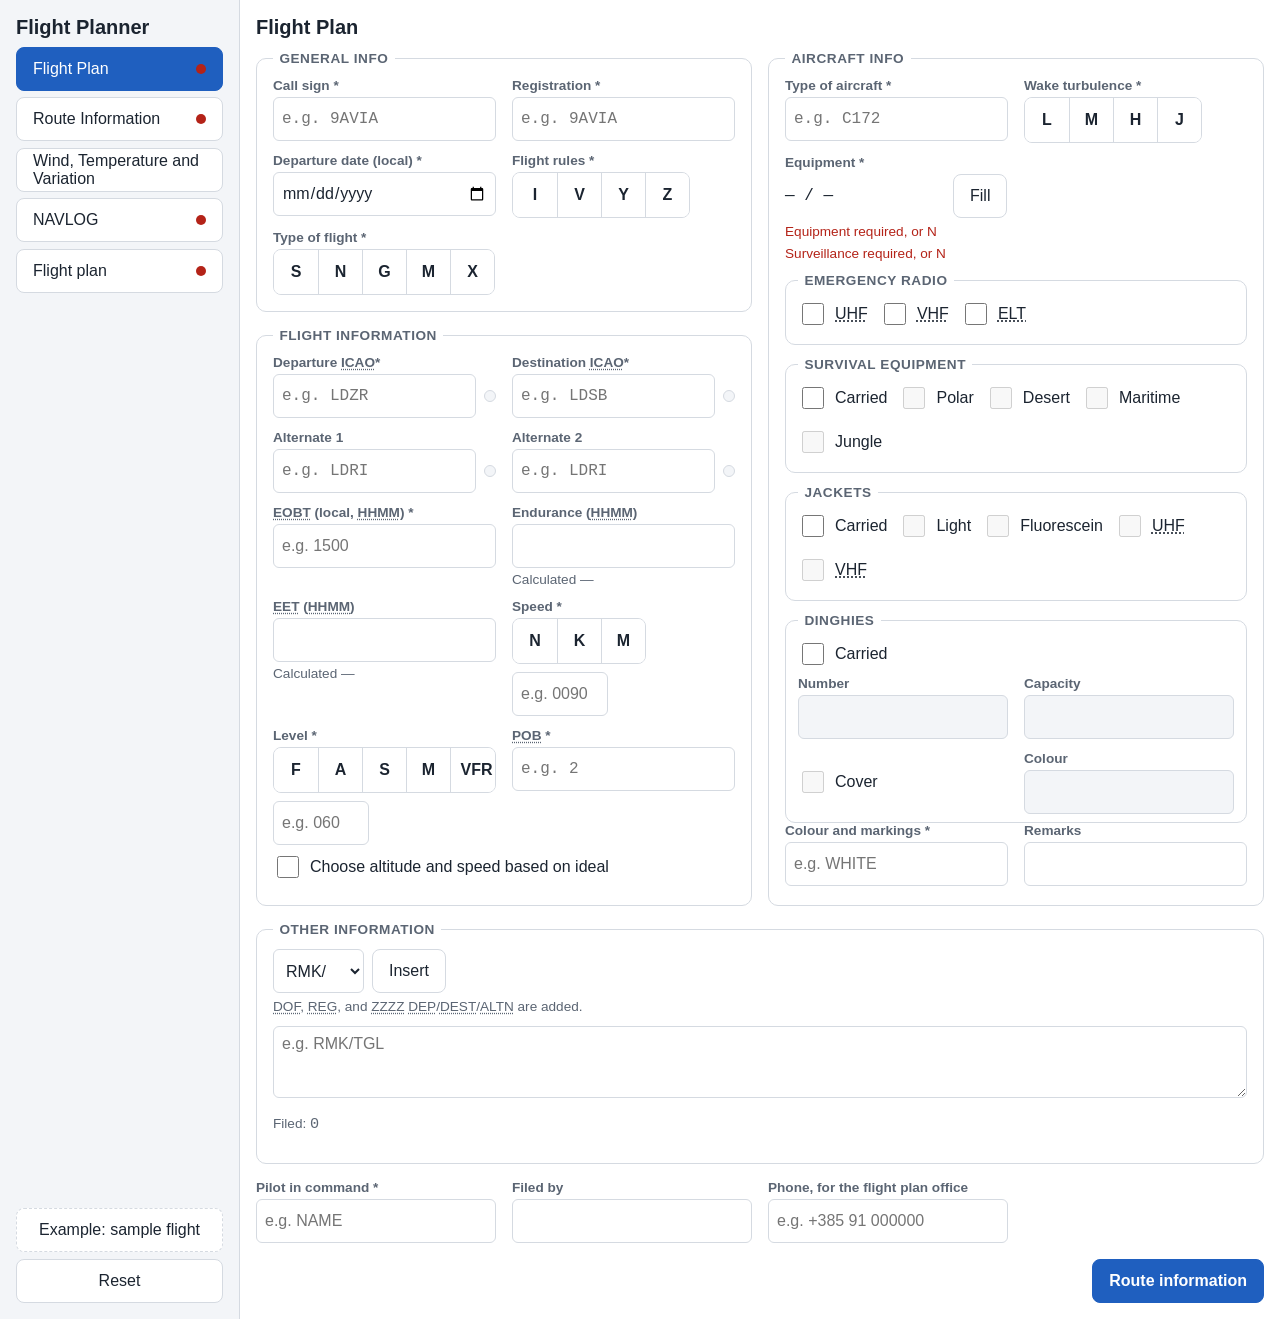
==== commit f1fa436b: "Rebuild the flight-planner preview for htmlpreview. The page is still one classic HTML file. It now " ====
--- a/flight-planner/index.html
+++ b/flight-planner/index.html
@@ -10,30 +10,30 @@
     <title>Flight Planner</title>
     
     
-  <style>:root{--text:#1b2430;--muted:#5b6573;--surface:#fff;--surface-2:#f3f5f8;--border:#d5dae1;--accent:#1f5fbf;--danger:#b42318;--ok:#1e7f3c;--warn:#b26b00;--touch:44px;--lightningcss-light:initial;--lightningcss-dark: ;color-scheme:light;color:var(--text);background:var(--surface);-webkit-text-size-adjust:100%;font-family:-apple-system,BlinkMacSystemFont,Segoe UI,Roboto,Helvetica Neue,sans-serif}*,:before,:after{box-sizing:border-box}body{padding:env(safe-area-inset-top) env(safe-area-inset-right) env(safe-area-inset-bottom) env(safe-area-inset-left);margin:0}h1,h2,h3{margin:0 0 .75rem}h1{font-size:1.25rem}input,select,textarea,button{font:inherit;font-size:16px}button{min-height:var(--touch);border:1px solid var(--border);background:var(--surface);color:var(--text);border-radius:8px;padding:0 1rem}button:disabled{color:var(--muted)}button.primary{background:var(--accent);border-color:var(--accent);color:#fff;font-weight:600}button.primary:disabled{background:var(--surface-2);border-color:var(--border);color:var(--muted)}input,select,textarea{min-height:var(--touch);border:1px solid var(--border);background:var(--surface);color:var(--text);border-radius:6px;padding:0 .5rem}textarea{resize:vertical;width:100%;padding:.5rem}input:disabled{background:var(--surface-2);color:var(--muted)}input.code{text-transform:uppercase;font-family:ui-monospace,SF Mono,Menlo,Consolas,monospace}input.invalid{border-color:var(--danger);outline:1px solid var(--danger)}.frame{border:1px solid var(--border);border-radius:10px;min-width:0;margin:0 0 1rem;padding:.75rem 1rem 1rem}.frame>legend{letter-spacing:.04em;text-transform:uppercase;color:var(--muted);padding:0 .4rem;font-size:.85rem;font-weight:700}.fields{grid-template-columns:repeat(auto-fill,minmax(12rem,1fr));gap:.75rem 1rem;display:grid}.field{flex-direction:column;gap:.25rem;display:flex}.field>span:first-child{color:var(--muted);font-size:.85rem;font-weight:600}.hint{color:var(--muted);font-size:.85rem}.check{min-height:var(--touch);align-items:center;gap:.5rem;padding-right:.75rem;display:inline-flex}.check input{width:22px;height:22px;min-height:0}.row{flex-wrap:wrap;align-items:center;gap:.5rem;display:flex}.actions{justify-content:flex-end;gap:.75rem;margin-top:1rem;display:flex}table.data{border-collapse:collapse;font-variant-numeric:tabular-nums}table.data th,table.data td{border-bottom:1px solid var(--border);text-align:right;white-space:nowrap;padding:.3rem .5rem}table.data th{background:var(--surface-2);font-size:.8rem;position:sticky;top:0}table.data .left{text-align:left}.segmented[data-v-83370d63]{border:1px solid var(--border);border-radius:8px;align-self:flex-start;display:inline-flex;overflow:hidden}.segmented button[data-v-83370d63]{min-width:var(--touch);border:0;border-left:1px solid var(--border);border-radius:0;padding:0 .6rem;font-weight:600}.segmented button[data-v-83370d63]:first-child{border-left:0}.segmented button.active[data-v-83370d63]{background:var(--accent);color:#fff}.sheet[data-v-0e8c01c7]{z-index:10;background:var(--surface);padding:env(safe-area-inset-top) env(safe-area-inset-right) env(safe-area-inset-bottom) env(safe-area-inset-left);flex-direction:column;display:flex;position:fixed;inset:0}header[data-v-0e8c01c7]{border-bottom:1px solid var(--border);justify-content:space-between;align-items:center;padding:.5rem 1rem;display:flex}header h2[data-v-0e8c01c7]{margin:0;font-size:1.15rem}.close[data-v-0e8c01c7]{min-width:var(--touch)}.body[data-v-0e8c01c7]{flex:1;padding:1rem;overflow:auto}.columns[data-v-e3acd6ae]{grid-template-columns:1fr;gap:0 1rem;display:grid}@media (width>=900px){.columns[data-v-e3acd6ae]{grid-template-columns:1fr 1fr}}.dms[data-v-e3acd6ae]{width:4rem}.error[data-v-e3acd6ae]{color:var(--danger);font-size:.85rem}.warning[data-v-e3acd6ae]{color:var(--warn);font-size:.85rem}.grid[data-v-f9018a64]{grid-template-columns:repeat(auto-fill,minmax(17rem,1fr));display:grid}.groups[data-v-f9018a64]{grid-template-columns:repeat(auto-fill,minmax(20rem,1fr));gap:0 1rem;display:grid}.groups .check[data-v-f9018a64]{display:flex}b[data-v-f9018a64]{min-width:1.8rem}.issue[data-v-f31f156e]{margin:.15rem 0 0;font-size:.85rem}.error[data-v-f31f156e]{color:var(--danger)}.warning[data-v-f31f156e]{color:var(--warn)}.light[data-v-7cde0ec0]{border:1px solid var(--border);background:var(--surface-2);border-radius:4px;flex:none;width:28px;height:28px;display:inline-block}.found[data-v-7cde0ec0]{background:var(--ok);border-color:var(--ok)}.not-found[data-v-7cde0ec0]{background:var(--danger);border-color:var(--danger)}.ambiguous[data-v-7cde0ec0]{background:var(--warn);border-color:var(--warn)}.columns[data-v-f6399c27]{grid-template-columns:1fr;gap:0 1rem;display:grid}@media (width>=1100px){.columns[data-v-f6399c27]{grid-template-columns:1fr 1fr}}.frame.inner[data-v-f6399c27]{margin:.75rem 0 0;padding:.25rem .75rem .5rem}.short[data-v-f6399c27]{width:6rem}.equipment[data-v-f6399c27]{min-width:10rem;font-family:ui-monospace,SF Mono,Menlo,Consolas,monospace}code[data-v-f6399c27]{font-size:.95rem}.box[data-v-3bf7596c]{border-radius:8px;margin:0 0 1rem;padding:.5rem .75rem}.box ul[data-v-3bf7596c]{margin:.25rem 0 0;padding-left:1.25rem}.errors[data-v-3bf7596c]{border:1px solid var(--danger);background:#fdecea}.warnings[data-v-3bf7596c]{border:1px solid var(--warn);background:#fff7e6}.message[data-v-3bf7596c]{background:var(--surface-2);white-space:pre-wrap;word-break:break-word;-webkit-user-select:text;user-select:text;border-radius:6px;margin:0 0 .75rem;padding:.75rem;font-size:.95rem;overflow-x:auto}.hints[data-v-3bf7596c]{margin:0;padding-left:1.25rem}.hints li+li[data-v-3bf7596c]{margin-top:.35rem}.right[data-v-3bf7596c]{text-align:right}.warn[data-v-3bf7596c]{color:var(--warn)}.error[data-v-3bf7596c]{color:var(--danger)}.header[data-v-8b65bd25]{grid-template-columns:repeat(auto-fill,minmax(6rem,max-content) minmax(8rem,1fr));gap:.25rem .75rem;margin:0 0 1rem;display:grid}.header dt[data-v-8b65bd25]{color:var(--muted);font-weight:600}.header dd[data-v-8b65bd25]{margin:0}.route[data-v-8b65bd25]{margin:0 0 1rem}.route b[data-v-8b65bd25]{color:var(--muted);margin-right:.5rem}.warnings[data-v-8b65bd25]{border:1px solid var(--warn);background:#fff7e6;border-radius:8px;margin:0 0 1rem;padding:.5rem .75rem .5rem 2rem}.warn[data-v-8b65bd25]{color:var(--warn)}.scroll[data-v-8b65bd25]{overflow-x:auto}.legs[data-v-8b65bd25]{width:100%}.panels[data-v-8b65bd25]{grid-template-columns:1fr;gap:0 1rem;margin-top:1rem;display:grid}@media (width>=1100px){.panels[data-v-8b65bd25]{grid-template-columns:minmax(18rem,1fr) 2fr}}.nav[data-v-8b65bd25]{overflow-x:auto}.mono[data-v-8b65bd25]{font-family:ui-monospace,SF Mono,Menlo,Consolas,monospace}.differs td[data-v-8b65bd25]{background:#fff7e6}summary[data-v-8b65bd25]{min-height:var(--touch);cursor:pointer;align-items:center;font-weight:600;display:flex}.aerodromes[data-v-d0ea1484]{border-bottom:1px solid var(--border);grid-template-columns:repeat(auto-fill,minmax(19rem,1fr));gap:.4rem 1.5rem;margin-bottom:1rem;padding-bottom:1rem;display:grid}.rows[data-v-d0ea1484]{gap:.4rem 1.5rem;margin:0;padding:0;list-style:none;display:grid}@media (orientation:landscape) and (width>=900px){.rows[data-v-d0ea1484]{grid-template-rows:repeat(14,auto);grid-template-columns:repeat(2,max-content);grid-auto-flow:column}}.route-row[data-v-d0ea1484]{align-items:center;gap:.5rem;display:flex}.route-row .label[data-v-d0ea1484]{white-space:nowrap;width:6.2rem;font-size:.9rem;font-weight:600}.route-row input[data-v-d0ea1484]{width:6rem}.route-row button[data-v-d0ea1484]{white-space:nowrap}.stay[data-v-d0ea1484]{flex-wrap:wrap;gap:.4rem .75rem;margin:.15rem 0 .35rem 6.7rem;font-size:.85rem;display:flex}.stay input[data-v-d0ea1484]{width:5rem}.footer[data-v-d0ea1484]{flex-wrap:wrap;align-items:center;gap:.5rem 1rem;margin-top:1rem;display:flex}.footer .hint[data-v-d0ea1484]{flex:16rem;margin:0}.layout[data-v-7b6ced3b]{grid-template-columns:1fr;gap:1rem;display:grid}@media (width>=900px){.layout[data-v-7b6ced3b]{grid-template-columns:1fr 20rem}}.list-side[data-v-7b6ced3b]{flex-direction:column;gap:.5rem;min-width:0;display:flex}.list[data-v-7b6ced3b]{border:1px solid var(--border);border-radius:8px;height:min(60vh,34rem);overflow:auto}.item[data-v-7b6ced3b]{border:0;border-bottom:1px solid var(--border);text-align:left;border-radius:0;grid-template-columns:minmax(8rem,2fr) 4.5rem 3.5rem 6rem 4.5rem 7.5rem 8rem;align-items:center;gap:.5rem;width:100%;font-size:.9rem;display:grid}.item.active[data-v-7b6ced3b]{background:var(--accent);color:#fff}.name[data-v-7b6ced3b]{text-overflow:ellipsis;white-space:nowrap;overflow:hidden}.mono[data-v-7b6ced3b]{font-family:ui-monospace,SF Mono,Menlo,Consolas,monospace}dl[data-v-7b6ced3b]{grid-template-columns:6rem 1fr;gap:.4rem .5rem;margin:0 0 1rem;display:grid}dt[data-v-7b6ced3b]{color:var(--muted);font-weight:600}dd[data-v-7b6ced3b]{border-bottom:1px solid var(--border);min-height:1.4em;margin:0}.toolbar[data-v-4af1399a]{flex-wrap:wrap;justify-content:space-between;gap:.5rem;display:flex}.tabs[data-v-4af1399a]{flex-wrap:wrap;gap:.25rem;display:flex}.tabs button.active[data-v-4af1399a]{background:var(--accent);border-color:var(--accent);color:#fff}.grid[data-v-4af1399a]{width:100%;margin:.5rem 0 1rem}.num[data-v-4af1399a]{text-align:right;width:4rem}.num.wide[data-v-4af1399a]{width:5rem}.copy[data-v-4af1399a]{padding:0 .6rem}.nowrap[data-v-4af1399a]{flex-wrap:nowrap;justify-content:flex-end}.aerodromes[data-v-4af1399a]{overflow-x:auto}.shell[data-v-b171344c]{grid-template-columns:1fr;min-height:100dvh;display:grid}.sidebar[data-v-b171344c]{border-bottom:1px solid var(--border);background:var(--surface-2);flex-wrap:wrap;align-items:center;gap:.5rem 1rem;padding:.5rem 1rem;display:flex}.sidebar h1[data-v-b171344c]{margin:0}.sidebar ul[data-v-b171344c]{flex-wrap:wrap;gap:.4rem;margin:0;padding:0;list-style:none;display:flex}.sidebar li button[data-v-b171344c]{text-align:left;justify-content:space-between;align-items:center;gap:.5rem;width:100%;display:flex}.sidebar li button.active[data-v-b171344c]{background:var(--accent);border-color:var(--accent);color:#fff}.dot[data-v-b171344c]{background:var(--danger);border-radius:50%;flex:none;width:10px;height:10px}.tools[data-v-b171344c]{gap:.4rem;display:flex}.banner[data-v-b171344c]{color:var(--danger);text-transform:uppercase;margin:0;font-size:.85rem;font-weight:700}.main[data-v-b171344c]{min-width:0;padding:1rem}@media (width>=1000px){.shell[data-v-b171344c]{grid-template-columns:15rem 1fr}.sidebar[data-v-b171344c]{border-right:1px solid var(--border);border-bottom:0;flex-flow:column;align-items:stretch;padding:1rem}.sidebar ul[data-v-b171344c]{flex-direction:column}.tools[data-v-b171344c]{flex-direction:column;margin-top:auto}}
+  <style>:root{--text:#1b2430;--muted:#5b6573;--surface:#fff;--surface-2:#f3f5f8;--border:#d5dae1;--accent:#1f5fbf;--danger:#b42318;--ok:#1e7f3c;--warn:#b26b00;--touch:44px;--lightningcss-light:initial;--lightningcss-dark: ;color-scheme:light;color:var(--text);background:var(--surface);-webkit-text-size-adjust:100%;font-family:-apple-system,BlinkMacSystemFont,Segoe UI,Roboto,Helvetica Neue,sans-serif}*,:before,:after{box-sizing:border-box}body{padding:env(safe-area-inset-top) env(safe-area-inset-right) env(safe-area-inset-bottom) env(safe-area-inset-left);margin:0}h1,h2,h3{margin:0 0 .75rem}h1{font-size:1.25rem}input,select,textarea,button{font:inherit;font-size:16px}button{min-height:var(--touch);border:1px solid var(--border);background:var(--surface);color:var(--text);border-radius:8px;padding:0 1rem}button:disabled{color:var(--muted)}button.primary{background:var(--accent);border-color:var(--accent);color:#fff;font-weight:600}button.primary:disabled{background:var(--surface-2);border-color:var(--border);color:var(--muted)}button.example{border-style:dashed}input,select,textarea{min-height:var(--touch);border:1px solid var(--border);background:var(--surface);color:var(--text);border-radius:6px;padding:0 .5rem}textarea{resize:vertical;width:100%;padding:.5rem}input:disabled{background:var(--surface-2);color:var(--muted)}input.code{text-transform:uppercase;font-family:ui-monospace,SF Mono,Menlo,Consolas,monospace}input.code::placeholder{text-transform:none}abbr{text-underline-offset:.15em;cursor:help;-webkit-text-decoration:underline dotted;text-decoration:underline dotted}input.invalid{border-color:var(--danger);outline:1px solid var(--danger)}.frame{border:1px solid var(--border);border-radius:10px;min-width:0;margin:0 0 1rem;padding:.75rem 1rem 1rem}.frame>legend{letter-spacing:.04em;text-transform:uppercase;color:var(--muted);padding:0 .4rem;font-size:.85rem;font-weight:700}.fields{grid-template-columns:repeat(auto-fill,minmax(12rem,1fr));gap:.75rem 1rem;display:grid}.field{flex-direction:column;gap:.25rem;display:flex}.field>span:first-child{color:var(--muted);font-size:.85rem;font-weight:600}.hint{color:var(--muted);font-size:.85rem}.check{min-height:var(--touch);align-items:center;gap:.5rem;padding-right:.75rem;display:inline-flex}.check input{width:22px;height:22px;min-height:0}.row{flex-wrap:wrap;align-items:center;gap:.5rem;display:flex}.actions{justify-content:flex-end;gap:.75rem;margin-top:1rem;display:flex}table.data{border-collapse:collapse;font-variant-numeric:tabular-nums}table.data th,table.data td{border-bottom:1px solid var(--border);text-align:right;white-space:nowrap;padding:.3rem .5rem}table.data th{background:var(--surface-2);font-size:.8rem;position:sticky;top:0}table.data .left{text-align:left}.segmented[data-v-d40a10f3]{border:1px solid var(--border);border-radius:8px;align-self:flex-start;display:inline-flex;overflow:hidden}.segmented button[data-v-d40a10f3]{min-width:var(--touch);border:0;border-left:1px solid var(--border);border-radius:0;padding:0 .6rem;font-weight:600}.segmented button[data-v-d40a10f3]:first-child{border-left:0}.segmented button.active[data-v-d40a10f3]{background:var(--accent);color:#fff}.sheet[data-v-0e8c01c7]{z-index:10;background:var(--surface);padding:env(safe-area-inset-top) env(safe-area-inset-right) env(safe-area-inset-bottom) env(safe-area-inset-left);flex-direction:column;display:flex;position:fixed;inset:0}header[data-v-0e8c01c7]{border-bottom:1px solid var(--border);justify-content:space-between;align-items:center;padding:.5rem 1rem;display:flex}header h2[data-v-0e8c01c7]{margin:0;font-size:1.15rem}.close[data-v-0e8c01c7]{min-width:var(--touch)}.body[data-v-0e8c01c7]{flex:1;padding:1rem;overflow:auto}.columns[data-v-c0e9a4ea]{grid-template-columns:1fr;gap:0 1rem;display:grid}@media (width>=900px){.columns[data-v-c0e9a4ea]{grid-template-columns:1fr 1fr}}.dms[data-v-c0e9a4ea]{width:4rem}.error[data-v-c0e9a4ea]{color:var(--danger);font-size:.85rem}.warning[data-v-c0e9a4ea]{color:var(--warn);font-size:.85rem}.grid[data-v-b815c8bd]{grid-template-columns:repeat(auto-fill,minmax(17rem,1fr));display:grid}.groups[data-v-b815c8bd]{grid-template-columns:repeat(auto-fill,minmax(20rem,1fr));gap:0 1rem;display:grid}.groups .check[data-v-b815c8bd]{display:flex}b[data-v-b815c8bd]{min-width:1.8rem}.issue[data-v-f31f156e]{margin:.15rem 0 0;font-size:.85rem}.error[data-v-f31f156e]{color:var(--danger)}.warning[data-v-f31f156e]{color:var(--warn)}.light[data-v-31f036b1]{border:1px solid var(--border);background:var(--surface-2);border-radius:50%;flex:none;width:12px;height:12px;display:inline-block}.found[data-v-31f036b1]{background:var(--ok);border-color:var(--ok)}.not-found[data-v-31f036b1]{background:var(--danger);border-color:var(--danger)}.ambiguous[data-v-31f036b1]{background:var(--warn);border-color:var(--warn)}.columns[data-v-a967b3dd]{grid-template-columns:1fr;gap:0 1rem;display:grid}@media (width>=1100px){.columns[data-v-a967b3dd]{grid-template-columns:1fr 1fr}}.frame.inner[data-v-a967b3dd]{margin:.75rem 0 0;padding:.25rem .75rem .5rem}.short[data-v-a967b3dd]{width:6rem}.ident[data-v-a967b3dd]{flex-wrap:nowrap}.ident[data-v-a967b3dd] input{flex:1;width:auto;min-width:0}.req[data-v-a967b3dd]{color:var(--muted);cursor:help;font-weight:700}.other-tools[data-v-a967b3dd]{flex-direction:column;gap:.35rem;margin-bottom:.75rem;display:flex}.other-tools .hint[data-v-a967b3dd]{margin:0}.equipment[data-v-a967b3dd]{min-width:10rem;font-family:ui-monospace,SF Mono,Menlo,Consolas,monospace}code[data-v-a967b3dd]{font-size:.95rem}.box[data-v-5bcdce4d]{border-radius:8px;margin:0 0 1rem;padding:.5rem .75rem}.box ul[data-v-5bcdce4d]{margin:.25rem 0 0;padding-left:1.25rem}.errors[data-v-5bcdce4d]{border:1px solid var(--danger);background:#fdecea}.warnings[data-v-5bcdce4d]{border:1px solid var(--warn);background:#fff7e6}.message[data-v-5bcdce4d]{background:var(--surface-2);white-space:pre-wrap;word-break:break-word;-webkit-user-select:text;user-select:text;border-radius:6px;margin:0 0 .75rem;padding:.75rem;font-size:.95rem;overflow-x:auto}.hints[data-v-5bcdce4d]{margin:0;padding-left:1.25rem}.hints li+li[data-v-5bcdce4d]{margin-top:.35rem}.right[data-v-5bcdce4d]{text-align:right}.warn[data-v-5bcdce4d]{color:var(--warn)}.error[data-v-5bcdce4d]{color:var(--danger)}.header[data-v-7018dab3]{grid-template-columns:repeat(auto-fill,minmax(6rem,max-content) minmax(8rem,1fr));gap:.25rem .75rem;margin:0 0 1rem;display:grid}.header dt[data-v-7018dab3]{color:var(--muted);font-weight:600}.header dd[data-v-7018dab3]{margin:0}.route[data-v-7018dab3]{margin:0 0 1rem}.route b[data-v-7018dab3]{color:var(--muted);margin-right:.5rem}.warnings[data-v-7018dab3]{border:1px solid var(--warn);background:#fff7e6;border-radius:8px;margin:0 0 1rem;padding:.5rem .75rem .5rem 2rem}.warn[data-v-7018dab3]{color:var(--warn)}.scroll[data-v-7018dab3]{overflow-x:auto}.legs[data-v-7018dab3]{width:100%}.panels[data-v-7018dab3]{grid-template-columns:1fr;gap:0 1rem;margin-top:1rem;display:grid}@media (width>=1100px){.panels[data-v-7018dab3]{grid-template-columns:minmax(18rem,1fr) 2fr}}.nav[data-v-7018dab3]{overflow-x:auto}.mono[data-v-7018dab3]{font-family:ui-monospace,SF Mono,Menlo,Consolas,monospace}.differs td[data-v-7018dab3]{background:#fff7e6}summary[data-v-7018dab3]{min-height:var(--touch);cursor:pointer;align-items:center;font-weight:600;display:flex}.aerodromes[data-v-1cc7a659]{border-bottom:1px solid var(--border);grid-template-columns:repeat(auto-fill,minmax(19rem,1fr));gap:.4rem 1.5rem;margin-bottom:1rem;padding-bottom:1rem;display:grid}.rows[data-v-1cc7a659]{gap:.4rem 1.5rem;margin:0;padding:0;list-style:none;display:grid}.add-row[data-v-1cc7a659]{margin-top:.6rem}.route-row[data-v-1cc7a659]{align-items:center;gap:.5rem;display:flex}.route-row .label[data-v-1cc7a659]{white-space:nowrap;width:6.2rem;font-size:.9rem;font-weight:600}.route-row input[data-v-1cc7a659]{width:6rem}.route-row button[data-v-1cc7a659]{white-space:nowrap}.stay[data-v-1cc7a659]{flex-wrap:wrap;gap:.4rem .75rem;margin:.15rem 0 .35rem 6.7rem;font-size:.85rem;display:flex}.stay input[data-v-1cc7a659]{width:5rem}.footer[data-v-1cc7a659]{flex-wrap:wrap;align-items:center;gap:.5rem 1rem;margin-top:1rem;display:flex}.footer .hint[data-v-1cc7a659]{flex:16rem;margin:0}.layout[data-v-7b6ced3b]{grid-template-columns:1fr;gap:1rem;display:grid}@media (width>=900px){.layout[data-v-7b6ced3b]{grid-template-columns:1fr 20rem}}.list-side[data-v-7b6ced3b]{flex-direction:column;gap:.5rem;min-width:0;display:flex}.list[data-v-7b6ced3b]{border:1px solid var(--border);border-radius:8px;height:min(60vh,34rem);overflow:auto}.item[data-v-7b6ced3b]{border:0;border-bottom:1px solid var(--border);text-align:left;border-radius:0;grid-template-columns:minmax(8rem,2fr) 4.5rem 3.5rem 6rem 4.5rem 7.5rem 8rem;align-items:center;gap:.5rem;width:100%;font-size:.9rem;display:grid}.item.active[data-v-7b6ced3b]{background:var(--accent);color:#fff}.name[data-v-7b6ced3b]{text-overflow:ellipsis;white-space:nowrap;overflow:hidden}.mono[data-v-7b6ced3b]{font-family:ui-monospace,SF Mono,Menlo,Consolas,monospace}dl[data-v-7b6ced3b]{grid-template-columns:6rem 1fr;gap:.4rem .5rem;margin:0 0 1rem;display:grid}dt[data-v-7b6ced3b]{color:var(--muted);font-weight:600}dd[data-v-7b6ced3b]{border-bottom:1px solid var(--border);min-height:1.4em;margin:0}.toolbar[data-v-6091c417]{flex-wrap:wrap;justify-content:space-between;gap:.5rem;display:flex}.tabs[data-v-6091c417]{flex-wrap:wrap;gap:.25rem;display:flex}.tabs button.active[data-v-6091c417]{background:var(--accent);border-color:var(--accent);color:#fff}.grid[data-v-6091c417]{width:100%;margin:.5rem 0 1rem}.num[data-v-6091c417]{text-align:right;width:4rem}.num.wide[data-v-6091c417]{width:5rem}.copy[data-v-6091c417]{padding:0 .6rem}.nowrap[data-v-6091c417]{flex-wrap:nowrap;justify-content:flex-end}.aerodromes[data-v-6091c417]{overflow-x:auto}.shell[data-v-aed05464]{grid-template-columns:1fr;min-height:100dvh;display:grid}.sidebar[data-v-aed05464]{border-bottom:1px solid var(--border);background:var(--surface-2);flex-wrap:wrap;align-items:center;gap:.5rem 1rem;padding:.5rem 1rem;display:flex}.sidebar h1[data-v-aed05464]{margin:0}.sidebar ul[data-v-aed05464]{flex-wrap:wrap;gap:.4rem;margin:0;padding:0;list-style:none;display:flex}.sidebar li button[data-v-aed05464]{text-align:left;justify-content:space-between;align-items:center;gap:.5rem;width:100%;display:flex}.sidebar li button.active[data-v-aed05464]{background:var(--accent);border-color:var(--accent);color:#fff}.dot[data-v-aed05464]{background:var(--danger);border-radius:50%;flex:none;width:10px;height:10px}.tools[data-v-aed05464]{gap:.4rem;display:flex}.main[data-v-aed05464]{min-width:0;padding:1rem}.example-banner[data-v-aed05464]{border:1px dashed var(--warn);background:#fff7e6;border-radius:8px;margin:0 0 1rem;padding:.4rem .7rem;font-weight:600}@media (width>=1000px){.shell[data-v-aed05464]{grid-template-columns:15rem 1fr}.sidebar[data-v-aed05464]{border-right:1px solid var(--border);border-bottom:0;flex-flow:column;align-items:stretch;padding:1rem}.sidebar ul[data-v-aed05464]{flex-direction:column}.tools[data-v-aed05464]{flex-direction:column;margin-top:auto}}
 /*$vite$:1*/</style></head>
   <body>
     <div id="app"></div>
-  <script>(function(){var e=Object.create,t=Object.defineProperty,n=Object.getOwnPropertyDescriptor,r=Object.getOwnPropertyNames,i=Object.getPrototypeOf,a=Object.prototype.hasOwnProperty,o=(e,t,n)=>()=>{if(n)throw n[0];try{return e&&(t=e(e=0)),t}catch(e){throw n=[e],e}},s=(e,t)=>()=>(t||(e((t={exports:{}}).exports,t,t.exports),e=null),t.exports),c=(e,n)=>{let r={};for(var i in e)t(r,i,{get:e[i],enumerable:!0});return n||t(r,Symbol.toStringTag,{value:`Module`}),r},l=(e,i,o,s)=>{if(i&&typeof i==`object`||typeof i==`function`)for(var c=r(i),l=0,u=c.length,d;l<u;l++)d=c[l],!a.call(e,d)&&d!==o&&t(e,d,{get:(e=>i[e]).bind(null,d),enumerable:!(s=n(i,d))||s.enumerable});return e},u=(n,r,o)=>(o=n==null?{}:e(i(n)),l(r||!n||!n.__esModule||!a.call(n,`default`)?t(o,`default`,{value:n,enumerable:!0}):o,n));function d(e){let t=Object.create(null);for(let n of e.split(`,`))t[n]=1;return e=>e in t}var f={},p=[],m=()=>{},h=()=>!1,g=e=>e.charCodeAt(0)===111&&e.charCodeAt(1)===110&&(e.charCodeAt(2)>122||e.charCodeAt(2)<97),_=e=>e.startsWith(`onUpdate:`),v=Object.assign,y=(e,t)=>{let n=e.indexOf(t);n>-1&&e.splice(n,1)},b=Object.prototype.hasOwnProperty,x=(e,t)=>b.call(e,t),S=Array.isArray,C=e=>A(e)===`[object Map]`,w=e=>A(e)===`[object Set]`,T=e=>A(e)===`[object Date]`,E=e=>typeof e==`function`,D=e=>typeof e==`string`,O=e=>typeof e==`symbol`,k=e=>typeof e==`object`&&!!e,ee=e=>(k(e)||E(e))&&E(e.then)&&E(e.catch),te=Object.prototype.toString,A=e=>te.call(e),ne=e=>A(e).slice(8,-1),re=e=>A(e)===`[object Object]`,ie=e=>D(e)&&e!==`NaN`&&e[0]!==`-`&&``+parseInt(e,10)===e,ae=d(`,key,ref,ref_for,ref_key,onVnodeBeforeMount,onVnodeMounted,onVnodeBeforeUpdate,onVnodeUpdated,onVnodeBeforeUnmount,onVnodeUnmounted`),oe=e=>{let t=Object.create(null);return(n=>t[n]||(t[n]=e(n)))},se=/-\w/g,ce=oe(e=>e.replace(se,e=>e.slice(1).toUpperCase())),le=/\B([A-Z])/g,ue=oe(e=>e.replace(le,`-$1`).toLowerCase()),de=oe(e=>e.charAt(0).toUpperCase()+e.slice(1)),fe=oe(e=>e?`on${de(e)}`:``),j=(e,t)=>!Object.is(e,t),pe=(e,...t)=>{for(let n=0;n<e.length;n++)e[n](...t)},me=(e,t,n,r=!1)=>{Object.defineProperty(e,t,{configurable:!0,enumerable:!1,writable:r,value:n})},he=e=>{let t=parseFloat(e);return isNaN(t)?e:t},ge,_e=()=>ge||=typeof globalThis<`u`?globalThis:typeof self<`u`?self:typeof window<`u`?window:typeof global<`u`?global:{};function ve(e){if(S(e)){let t={};for(let n=0;n<e.length;n++){let r=e[n],i=D(r)?xe(r):ve(r);if(i)for(let e in i)t[e]=i[e]}return t}if(D(e)||k(e))return e}var ye=/;(?![^(]*\))/g,be=/:([^]+)/,M=/"(?:[^"\\]|\\[^])*"|'(?:[^'\\]|\\[^])*'|\\[^]|\/\*[^]*?\*\//g;function xe(e){let t={};return e.replace(M,e=>e.startsWith(`/*`)?``:e).split(ye).forEach(e=>{if(e){let n=e.split(be);n.length>1&&(t[n[0].trim()]=n[1].trim())}}),t}function Se(e){let t=``;if(D(e))t=e;else if(S(e))for(let n=0;n<e.length;n++){let r=Se(e[n]);r&&(t+=r+` `)}else if(k(e))for(let n in e)e[n]&&(t+=n+` `);return t.trim()}var Ce=d(`itemscope,allowfullscreen,formnovalidate,ismap,nomodule,novalidate,playsinline,readonly`);function we(e){return!!e||e===``}function Te(e,t,n){if(e.length!==t.length)return!1;let r=!0;for(let i=0;r&&i<e.length;i++)r=F(e[i],t[i],n);return r}function N(e,t,n){if(e.size!==t.size)return!1;let r=Array.from(t),i=new Uint8Array(r.length);for(let t of e){let e=-1;for(let a=0;a<r.length;a++)if(!i[a]&&F(t,r[a],n)){e=a;break}if(e<0)return!1;i[e]=1}return!0}function Ee(e,t,n){let r=C(e),i=C(t);if(r||i||(r=w(e),i=w(t),r||i))return r&&i?N(e,t,n):!1;if(Object.keys(e).length!==Object.keys(t).length)return!1;for(let r in e){let i=e.hasOwnProperty(r),a=t.hasOwnProperty(r);if(i&&!a||!i&&a||!F(e[r],t[r],n))return!1}return String(e)===String(t)}function P(e,t,n,r){n||=[new Map,new Map];let[i,a]=n;if(i.has(e)||a.has(t))return i.get(e)===t&&a.get(t)===e;i.set(e,t),a.set(t,e);let o=r(e,t,n);return i.delete(e),a.delete(t),o}function F(e,t,n){if(e===t)return!0;let r=T(e),i=T(t);return r||i?r&&i?e.getTime()===t.getTime():!1:(r=O(e),i=O(t),r||i?e===t:(r=S(e),i=S(t),r||i?r&&i?P(e,t,n,Te):!1:(r=k(e),i=k(t),r||i?!r||!i?!1:P(e,t,n,Ee):String(e)===String(t))))}function De(e,t){return e.findIndex(e=>F(e,t))}var Oe=e=>!!(e&&e.__v_isRef===!0),I=e=>D(e)?e:e==null?``:S(e)||k(e)&&(e.toString===te||!E(e.toString))?Oe(e)?I(e.value):JSON.stringify(e,ke,2):String(e),ke=(e,t)=>Oe(t)?ke(e,t.value):C(t)?{[`Map(${t.size})`]:[...t.entries()].reduce((e,[t,n],r)=>(e[L(t,r)+` =>`]=n,e),{})}:w(t)?{[`Set(${t.size})`]:[...t.values()].map(e=>L(e))}:O(t)?L(t):k(t)&&!S(t)&&!re(t)?String(t):t,L=(e,t=``)=>O(e)?`Symbol(${e.description??t})`:e,Ae,je=class{constructor(e=!1){this.detached=e,this._active=!0,this._on=0,this.effects=[],this.cleanups=[],this._isPaused=!1,this._warnOnRun=!0,this.__v_skip=!0,!e&&Ae&&(Ae.active?(this.parent=Ae,this.index=(Ae.scopes||(Ae.scopes=[])).push(this)-1):(this._active=!1,this._warnOnRun=!1))}get active(){return this._active}pause(){if(this._active){this._isPaused=!0;let e,t;if(this.scopes){let n=this.scopes.slice();for(e=0,t=n.length;e<t;e++)n[e].pause()}for(e=0,t=this.effects.length;e<t;e++)this.effects[e].pause()}}resume(){if(this._active&&this._isPaused){this._isPaused=!1;let e,t;if(this.scopes){let n=this.scopes.slice();for(e=0,t=n.length;e<t;e++)n[e].resume()}let n=this.effects.slice();for(e=0,t=n.length;e<t;e++)n[e].resume()}}run(e){if(this._active){let t=Ae;try{return Ae=this,e()}finally{Ae=t}}}on(){++this._on===1&&(this.prevScope=Ae,Ae=this)}off(){if(this._on>0&&--this._on===0){if(Ae===this)Ae=this.prevScope;else{let e=Ae;for(;e;){if(e.prevScope===this){e.prevScope=this.prevScope;break}e=e.prevScope}}this.prevScope=void 0}}stop(e){if(this._active){this._active=!1;let t,n;for(t=0,n=this.effects.length;t<n;t++)this.effects[t].stop();for(this.effects.length=0,t=0,n=this.cleanups.length;t<n;t++)this.cleanups[t]();if(this.cleanups.length=0,this.scopes){let e=this.scopes.slice();for(t=0,n=e.length;t<n;t++)e[t].stop(!0);this.scopes.length=0}if(!this.detached&&this.parent&&!e){let e=this.parent.scopes.pop();e&&e!==this&&(this.parent.scopes[this.index]=e,e.index=this.index)}this.parent=void 0}}};function Me(e){return new je(e)}function Ne(){return Ae}function Pe(e,t=!1){Ae&&Ae.cleanups.push(e)}var Fe,Ie=new WeakSet,Le=class{constructor(e){this.fn=e,this.deps=void 0,this.depsTail=void 0,this.flags=5,this.next=void 0,this.cleanup=void 0,this.scheduler=void 0,Ae&&(Ae.active?Ae.effects.push(this):this.flags&=-2)}pause(){this.flags|=64}resume(){this.flags&64&&(this.flags&=-65,Ie.has(this)&&(Ie.delete(this),this.trigger()))}notify(){this.flags&2&&!(this.flags&32)||this.flags&8||Ve(this)}run(){if(!(this.flags&1))return this.fn();this.flags|=2,et(this),We(this);let e=Fe,t=Xe;Fe=this,Xe=!0;try{return this.fn()}finally{Ge(this),Fe=e,Xe=t,this.flags&=-3}}stop(){if(this.flags&1){for(let e=this.deps;e;e=e.nextDep)Je(e);this.deps=this.depsTail=void 0,et(this),this.onStop&&this.onStop(),this.flags&=-2}}trigger(){this.flags&64?Ie.add(this):this.scheduler?this.scheduler():this.runIfDirty()}runIfDirty(){Ke(this)&&this.run()}get dirty(){return Ke(this)}},Re=0,ze,Be;function Ve(e,t=!1){e.flags|=8,t?(e.next=Be,Be=e):(e.next=ze,ze=e)}function He(){Re++}function Ue(){if(--Re>0)return;if(Be){let e=Be;for(Be=void 0;e;){let t=e.next;e.next=void 0,e.flags&=-9,e=t}}let e;for(;ze;){let t=ze;for(ze=void 0;t;){let n=t.next;if(t.next=void 0,t.flags&=-9,t.flags&1)try{t.trigger()}catch(t){e||=t}t=n}}if(e)throw e}function We(e){for(let t=e.deps;t;t=t.nextDep)t.version=-1,t.prevActiveLink=t.dep.activeLink,t.dep.activeLink=t}function Ge(e){let t,n=e.depsTail,r=n;for(;r;){let e=r.prevDep;r.version===-1?(r===n&&(n=e),Je(r),Ye(r)):t=r,r.dep.activeLink=r.prevActiveLink,r.prevActiveLink=void 0,r=e}e.deps=t,e.depsTail=n}function Ke(e){for(let t=e.deps;t;t=t.nextDep)if(t.dep.version!==t.version||t.dep.computed&&(qe(t.dep.computed)||t.dep.version!==t.version))return!0;return!!e._dirty}function qe(e){if(e.flags&4&&!(e.flags&16)||(e.flags&=-17,e.globalVersion===tt)||(e.globalVersion=tt,!e.isSSR&&e.flags&128&&(!e.deps&&!e._dirty||!Ke(e))))return;e.flags|=2;let t=e.dep,n=Fe,r=Xe;Fe=e,Xe=!0;try{We(e);let n=e.fn(e._value);(t.version===0||j(n,e._value))&&(e.flags|=128,e._value=n,t.version++)}catch(e){throw t.version++,e}finally{Fe=n,Xe=r,Ge(e),e.flags&=-3}}function Je(e,t=!1){let{dep:n,prevSub:r,nextSub:i}=e;if(r&&(r.nextSub=i,e.prevSub=void 0),i&&(i.prevSub=r,e.nextSub=void 0),n.subs===e&&(n.subs=r,!r&&n.computed)){n.computed.flags&=-5;for(let e=n.computed.deps;e;e=e.nextDep)Je(e,!0)}!t&&!--n.sc&&n.map&&n.map.delete(n.key)}function Ye(e){let{prevDep:t,nextDep:n}=e;t&&(t.nextDep=n,e.prevDep=void 0),n&&(n.prevDep=t,e.nextDep=void 0)}var Xe=!0,Ze=[];function Qe(){Ze.push(Xe),Xe=!1}function $e(){let e=Ze.pop();Xe=e===void 0||e}function et(e){let{cleanup:t}=e;if(e.cleanup=void 0,t){let e=Fe;Fe=void 0;try{t()}finally{Fe=e}}}var tt=0,nt=class{constructor(e,t){this.sub=e,this.dep=t,this.version=t.version,this.nextDep=this.prevDep=this.nextSub=this.prevSub=this.prevActiveLink=void 0}},rt=class{constructor(e){this.computed=e,this.version=0,this.activeLink=void 0,this.subs=void 0,this.map=void 0,this.key=void 0,this.sc=0,this.__v_skip=!0}track(e){if(!Fe||!Xe||Fe===this.computed)return;let t=this.activeLink;if(t===void 0||t.sub!==Fe)t=this.activeLink=new nt(Fe,this),Fe.deps?(t.prevDep=Fe.depsTail,Fe.depsTail.nextDep=t,Fe.depsTail=t):Fe.deps=Fe.depsTail=t,it(t);else if(t.version===-1&&(t.version=this.version,t.nextDep)){let e=t.nextDep;e.prevDep=t.prevDep,t.prevDep&&(t.prevDep.nextDep=e),t.prevDep=Fe.depsTail,t.nextDep=void 0,Fe.depsTail.nextDep=t,Fe.depsTail=t,Fe.deps===t&&(Fe.deps=e)}return t}trigger(e){this.version++,tt++,this.notify(e)}notify(e){He();try{for(let e=this.subs;e;e=e.prevSub)e.sub.notify()&&e.sub.dep.notify()}finally{Ue()}}};function it(e){if(e.dep.sc++,e.sub.flags&4){let t=e.dep.computed;if(t&&!e.dep.subs){t.flags|=20;for(let e=t.deps;e;e=e.nextDep)it(e)}let n=e.dep.subs;n!==e&&(e.prevSub=n,n&&(n.nextSub=e)),e.dep.subs=e}}var at=new WeakMap,ot=Symbol(``),st=Symbol(``),ct=Symbol(``);function lt(e,t,n){if(Xe&&Fe){let t=at.get(e);t||at.set(e,t=new Map);let r=t.get(n);r||(t.set(n,r=new rt),r.map=t,r.key=n),r.track()}}function ut(e,t,n,r,i,a){let o=at.get(e);if(!o){tt++;return}let s=e=>{e&&e.trigger()};if(He(),t===`clear`)o.forEach(s);else{let i=S(e),a=i&&ie(n);if(i&&n===`length`){let e=Number(r);o.forEach((t,n)=>{(n===`length`||n===ct||!O(n)&&n>=e)&&s(t)})}else switch((n!==void 0||o.has(void 0))&&s(o.get(n)),a&&s(o.get(ct)),t){case`add`:i?a&&s(o.get(`length`)):(s(o.get(ot)),C(e)&&s(o.get(st)));break;case`delete`:i||(s(o.get(ot)),C(e)&&s(o.get(st)));break;case`set`:C(e)&&s(o.get(ot))}}Ue()}function dt(e,t){let n=at.get(e);return n&&n.get(t)}function ft(e){let t=en(e);return t===e||(lt(t,`iterate`,ct),Qt(e))?t:Zt(e)?Xt(e)?t.map(e=>rn(nn(e))):t.map(rn):t.map(nn)}function pt(e){return lt(e=en(e),`iterate`,ct),e}function mt(e,t){return Zt(e)?rn(Xt(e)?nn(t):t):nn(t)}var ht={__proto__:null,[Symbol.iterator](){return gt(this,Symbol.iterator,e=>mt(this,e))},concat(...e){return ft(this).concat(...e.map(e=>S(e)?ft(e):e))},entries(){return gt(this,`entries`,e=>(e[1]=mt(this,e[1]),e))},every(e,t){return yt(this,`every`,e,t,void 0,arguments)},filter(e,t){return yt(this,`filter`,e,t,e=>e.map(e=>mt(this,e)),arguments)},find(e,t){return yt(this,`find`,e,t,e=>mt(this,e),arguments)},findIndex(e,t){return yt(this,`findIndex`,e,t,void 0,arguments)},findLast(e,t){return yt(this,`findLast`,e,t,e=>mt(this,e),arguments)},findLastIndex(e,t){return yt(this,`findLastIndex`,e,t,void 0,arguments)},forEach(e,t){return yt(this,`forEach`,e,t,void 0,arguments)},includes(...e){return xt(this,`includes`,e)},indexOf(...e){return xt(this,`indexOf`,e)},join(e){return ft(this).join(e)},lastIndexOf(...e){return xt(this,`lastIndexOf`,e)},map(e,t){return yt(this,`map`,e,t,void 0,arguments)},pop(){return St(this,`pop`)},push(...e){return St(this,`push`,e)},reduce(e,...t){return bt(this,`reduce`,e,t)},reduceRight(e,...t){return bt(this,`reduceRight`,e,t)},shift(){return St(this,`shift`)},some(e,t){return yt(this,`some`,e,t,void 0,arguments)},splice(...e){return St(this,`splice`,e)},toReversed(){return ft(this).toReversed()},toSorted(e){return ft(this).toSorted(e)},toSpliced(...e){return ft(this).toSpliced(...e)},unshift(...e){return St(this,`unshift`,e)},values(){return gt(this,`values`,e=>mt(this,e))}};function gt(e,t,n){let r=pt(e),i=r[t],a=i.call(r);if(r!==e&&!Qt(e)){if(a[Symbol.toStringTag]===`Array Iterator`){let e=Object.create(Object.getPrototypeOf(a));return e.next=()=>_t(a.next(),n),i!==vt[t]&&Object.defineProperties(e,{return:{get(){let e=a.return;return typeof e==`function`?e.bind(a):e}},throw:{get(){let e=a.throw;return typeof e==`function`?e.bind(a):e}}}),e}a._next=a.next,a.next=()=>_t(a._next(),n)}return a}function _t(e,t){return e.done||(e.value=t(e.value)),e}var vt=Array.prototype;function yt(e,t,n,r,i,a){let o=pt(e),s=o!==e&&!Qt(e),c=o[t];if(c!==vt[t]){let t=c.apply(e,a);return s?nn(t):t}let l=n;o!==e&&(s?l=function(t,r){return n.call(this,mt(e,t),r,e)}:n.length>2&&(l=function(t,r){return n.call(this,t,r,e)}));let u=c.call(o,l,r);return s&&i?i(u):u}function bt(e,t,n,r){let i=pt(e),a=i!==e&&!Qt(e),o=n,s=!1;i!==e&&(a?(s=r.length===0,o=function(t,r,i){return s&&(s=!1,t=mt(e,t)),n.call(this,t,mt(e,r),i,e)}):n.length>3&&(o=function(t,r,i){return n.call(this,t,r,i,e)}));let c=i[t](o,...r);return s?mt(e,c):c}function xt(e,t,n){let r=en(e);lt(r,`iterate`,ct);let i=r[t](...n);return(i===-1||i===!1)&&$t(n[0])?(n[0]=en(n[0]),r[t](...n)):i}function St(e,t,n=[]){Qe(),He();let r=en(e)[t].apply(e,n);return Ue(),$e(),r}var Ct=d(`__proto__,__v_isRef,__isVue`),wt=new Set(Object.getOwnPropertyNames(Symbol).filter(e=>e!==`arguments`&&e!==`caller`).map(e=>Symbol[e]).filter(O));function Tt(e){O(e)||(e=String(e));let t=en(this);return lt(t,`has`,e),t.hasOwnProperty(e)}var Et=class{constructor(e=!1,t=!1){this._isReadonly=e,this._isShallow=t}get(e,t,n){if(t===`__v_skip`)return e.__v_skip;let r=this._isReadonly,i=this._isShallow;if(t===`__v_isReactive`)return!r;if(t===`__v_isReadonly`)return r;if(t===`__v_isShallow`)return i;if(t===`__v_raw`)return n===(r?i?Wt:Ut:i?Ht:Vt).get(e)||Object.getPrototypeOf(e)===Object.getPrototypeOf(n)?e:void 0;let a=S(e);if(!r){let e;if(a&&(e=ht[t]))return e;if(t===`hasOwnProperty`)return Tt}let o=Reflect.get(e,t,an(e)?e:n);if((O(t)?wt.has(t):Ct(t))||(r||lt(e,`get`,t),i))return o;if(an(o)){let e=a&&ie(t)?o:o.value;return r&&k(e)?Jt(e):e}return k(o)?r?Jt(o):Kt(o):o}},Dt=class extends Et{constructor(e=!1){super(!1,e)}set(e,t,n,r){let i=e[t],a=S(e)&&ie(t);if(!this._isShallow){let e=Zt(i);if(!Qt(n)&&!Zt(n)&&(i=en(i),n=en(n)),!a&&an(i)&&!an(n))return e||(i.value=n),!0}let o=a?Number(t)<e.length:x(e,t),s=Reflect.set(e,t,n,an(e)?e:r);return e===en(r)&&s&&(o?j(n,i)&&ut(e,`set`,t,n,i):ut(e,`add`,t,n)),s}deleteProperty(e,t){let n=x(e,t),r=e[t],i=Reflect.deleteProperty(e,t);return i&&n&&ut(e,`delete`,t,void 0,r),i}has(e,t){let n=Reflect.has(e,t);return(!O(t)||!wt.has(t))&&lt(e,`has`,t),n}ownKeys(e){return lt(e,`iterate`,S(e)?`length`:ot),Reflect.ownKeys(e)}},Ot=class extends Et{constructor(e=!1){super(!0,e)}set(e,t){return!0}deleteProperty(e,t){return!0}},kt=new Dt,At=new Ot,jt=new Dt(!0),Mt=e=>e,Nt=e=>Reflect.getPrototypeOf(e);function Pt(e,t,n){return function(...r){let i=this.__v_raw,a=en(i),o=C(a),s=e===`entries`||e===Symbol.iterator&&o,c=e===`keys`&&o,l=i[e](...r),u=n?Mt:t?rn:nn;return!t&&lt(a,`iterate`,c?st:ot),v(Object.create(l),{next(){let{value:e,done:t}=l.next();return t?{value:e,done:t}:{value:s?[u(e[0]),u(e[1])]:u(e),done:t}}})}}function Ft(e){return function(...t){return e===`delete`?!1:e===`clear`?void 0:this}}function It(e,t){let n={get(n){let r=this.__v_raw,i=en(r),a=en(n);e||(j(n,a)&&lt(i,`get`,n),lt(i,`get`,a));let{has:o}=Nt(i),s=t?Mt:e?rn:nn;if(o.call(i,n))return s(r.get(n));if(o.call(i,a))return s(r.get(a));r!==i&&r.get(n)},get size(){let t=this.__v_raw;return!e&&lt(en(t),`iterate`,ot),t.size},has(t){let n=this.__v_raw,r=en(n),i=en(t);return e||(j(t,i)&&lt(r,`has`,t),lt(r,`has`,i)),t===i?n.has(t):n.has(t)||n.has(i)},forEach(n,r){let i=this,a=i.__v_raw,o=en(a),s=t?Mt:e?rn:nn;return!e&&lt(o,`iterate`,ot),a.forEach((e,t)=>n.call(r,s(e),s(t),i))}};return v(n,e?{add:Ft(`add`),set:Ft(`set`),delete:Ft(`delete`),clear:Ft(`clear`)}:{add(e){let n=en(this),r=Nt(n),i=en(e),a=!t&&!Qt(e)&&!Zt(e)?i:e;return r.has.call(n,a)||j(e,a)&&r.has.call(n,e)||j(i,a)&&r.has.call(n,i)||(n.add(a),ut(n,`add`,a,a)),this},set(e,n){!t&&!Qt(n)&&!Zt(n)&&(n=en(n));let r=en(this),{has:i,get:a}=Nt(r),o=i.call(r,e);o||=(e=en(e),i.call(r,e));let s=a.call(r,e);return r.set(e,n),o?j(n,s)&&ut(r,`set`,e,n,s):ut(r,`add`,e,n),this},delete(e){let t=en(this),{has:n,get:r}=Nt(t),i=n.call(t,e);i||=(e=en(e),n.call(t,e));let a=r?r.call(t,e):void 0,o=t.delete(e);return i&&ut(t,`delete`,e,void 0,a),o},clear(){let e=en(this),t=e.size!==0,n=e.clear();return t&&ut(e,`clear`,void 0,void 0,void 0),n}}),[`keys`,`values`,`entries`,Symbol.iterator].forEach(r=>{n[r]=Pt(r,e,t)}),n}function Lt(e,t){let n=It(e,t);return(r,i,a)=>i===`__v_isReactive`?!e:i===`__v_isReadonly`?e:i===`__v_isShallow`?t:i===`__v_raw`?r:Reflect.get(x(n,i)&&i in r?n:r,i,a)}var Rt={get:Lt(!1,!1)},zt={get:Lt(!1,!0)},Bt={get:Lt(!0,!1)},Vt=new WeakMap,Ht=new WeakMap,Ut=new WeakMap,Wt=new WeakMap;function Gt(e){switch(e){case`Object`:case`Array`:return 1;case`Map`:case`Set`:case`WeakMap`:case`WeakSet`:return 2;default:return 0}}function Kt(e){return Zt(e)?e:Yt(e,!1,kt,Rt,Vt)}function qt(e){return Yt(e,!1,jt,zt,Ht)}function Jt(e){return Yt(e,!0,At,Bt,Ut)}function Yt(e,t,n,r,i){if(!k(e)||e.__v_raw&&!(t&&e.__v_isReactive)||e.__v_skip||!Object.isExtensible(e))return e;let a=i.get(e);if(a)return a;let o=Gt(ne(e));if(o===0)return e;let s=new Proxy(e,o===2?r:n);return i.set(e,s),s}function Xt(e){return Zt(e)?Xt(e.__v_raw):!!(e&&e.__v_isReactive)}function Zt(e){return!!(e&&e.__v_isReadonly)}function Qt(e){return!!(e&&e.__v_isShallow)}function $t(e){return e?!!e.__v_raw:!1}function en(e){let t=e&&e.__v_raw;return t?en(t):e}function tn(e){return!x(e,`__v_skip`)&&Object.isExtensible(e)&&me(e,`__v_skip`,!0),e}var nn=e=>k(e)?Kt(e):e,rn=e=>k(e)?Jt(e):e;function an(e){return e?e.__v_isRef===!0:!1}function on(e){return cn(e,!1)}function sn(e){return cn(e,!0)}function cn(e,t){return an(e)?e:new ln(e,t)}var ln=class{constructor(e,t){this.dep=new rt,this.__v_isRef=!0,this.__v_isShallow=!1,this._rawValue=t?e:en(e),this._value=t?e:nn(e),this.__v_isShallow=t}get value(){return this.dep.track(),this._value}set value(e){let t=this._rawValue,n=this.__v_isShallow||Qt(e)||Zt(e);e=n?e:en(e),j(e,t)&&(this._rawValue=e,this._value=n?e:nn(e),this.dep.trigger())}};function un(e){e.dep&&e.dep.trigger()}function R(e){return an(e)?e.value:e}var dn={get:(e,t,n)=>t===`__v_raw`?e:R(Reflect.get(e,t,n)),set:(e,t,n,r)=>{let i=e[t];return an(i)&&!an(n)?(i.value=n,!0):Reflect.set(e,t,n,r)}};function fn(e){return Xt(e)?e:new Proxy(e,dn)}var pn=class{constructor(e){this.__v_isRef=!0,this._value=void 0;let t=this.dep=new rt,{get:n,set:r}=e(t.track.bind(t),t.trigger.bind(t));this._get=n,this._set=r}get value(){return this._value=this._get()}set value(e){this._set(e)}};function mn(e){return new pn(e)}function hn(e){let t=S(e)?Array(e.length):{};for(let n in e)t[n]=_n(e,n);return t}var gn=class{constructor(e,t,n){this._object=e,this._defaultValue=n,this.__v_isRef=!0,this._value=void 0,this._key=O(t)?t:String(t),this._raw=en(e);let r=!0,i=e;if(!S(e)||O(this._key)||!ie(this._key))do r=!$t(i)||Qt(i);while(r&&(i=i.__v_raw));this._shallow=r}get value(){let e=this._object[this._key];return this._shallow&&(e=R(e)),this._value=e===void 0?this._defaultValue:e}set value(e){if(this._shallow&&an(this._raw[this._key])){let t=this._object[this._key];if(an(t)){t.value=e;return}}this._object[this._key]=e}get dep(){return dt(this._raw,this._key)}};function _n(e,t,n){return new gn(e,t,n)}var vn=class{constructor(e,t,n){this.fn=e,this.setter=t,this._value=void 0,this.dep=new rt(this),this.__v_isRef=!0,this.deps=void 0,this.depsTail=void 0,this.flags=16,this.globalVersion=tt-1,this.next=void 0,this.effect=this,this.__v_isReadonly=!t,this.isSSR=n}notify(){if(this.flags|=16,!(this.flags&8)&&Fe!==this)return Ve(this,!0),!0}get value(){let e=this.dep.track();return qe(this),e&&(e.version=this.dep.version),this._value}set value(e){this.setter&&this.setter(e)}};function yn(e,t,n=!1){let r,i;return E(e)?r=e:(r=e.get,i=e.set),new vn(r,i,n)}var bn={},xn=new WeakMap,Sn=void 0;function Cn(e,t=!1,n=Sn){if(n){let t=xn.get(n);t||xn.set(n,t=[]),t.push(e)}}function wn(e,t,n=f){let{immediate:r,deep:i,once:a,scheduler:o,augmentJob:s,call:c}=n,l=e=>i?e:Qt(e)||i===!1||i===0?Tn(e,1):Tn(e),u,d,p,h,g=!1,_=!1;if(an(e)?(d=()=>e.value,g=Qt(e)):Xt(e)?(d=()=>l(e),g=!0):S(e)?(_=!0,g=e.some(e=>Xt(e)||Qt(e)),d=()=>e.map(e=>{if(an(e))return e.value;if(Xt(e))return l(e);if(E(e))return c?c(e,2):e()})):d=E(e)?t?c?()=>c(e,2):e:()=>{if(p){Qe();try{p()}finally{$e()}}let t=Sn;Sn=u;try{return c?c(e,3,[h]):e(h)}finally{Sn=t}}:m,t&&i){let e=d,t=i===!0?1/0:i;d=()=>Tn(e(),t)}let v=Ne(),b=()=>{u.stop(),v&&v.active&&y(v.effects,u)};if(a&&t){let e=t;t=(...t)=>{try{return e(...t)}finally{b()}}}let x=_?Array(e.length).fill(bn):bn,C=e=>{if(u.flags&1&&(u.dirty||e)){if(t){let n=u.run();if(e||i||g||(_?n.some((e,t)=>j(e,x[t])):j(n,x))){let e=Sn;Qe();try{p&&p(),Sn=u;let e=[n,x===bn?void 0:_&&x[0]===bn?[]:x,h];x=n,c?c(t,3,e):t(...e)}finally{Sn=e,$e()}}}else u.run()}};return s&&s(C),u=new Le(d),u.scheduler=o?()=>o(C,!1):C,h=e=>Cn(e,!1,u),p=u.onStop=()=>{let e=xn.get(u);if(e){if(c)c(e,4);else for(let t of e)t();xn.delete(u)}},t?r?C(!0):x=u.run():o?o(C.bind(null,!0),!0):u.run(),b.pause=u.pause.bind(u),b.resume=u.resume.bind(u),b.stop=b,b}function Tn(e,t=1/0,n){if(t<=0||!k(e)||e.__v_skip||(n||=new Map,(n.get(e)||0)>=t))return e;if(n.set(e,t),t--,an(e))Tn(e.value,t,n);else if(S(e))for(let r=0;r<e.length;r++)Tn(e[r],t,n);else if(w(e)||C(e))e.forEach(e=>{Tn(e,t,n)});else if(re(e)){for(let r in e)Tn(e[r],t,n);for(let r of Object.getOwnPropertySymbols(e))Object.prototype.propertyIsEnumerable.call(e,r)&&Tn(e[r],t,n)}return e}function En(e,t,n,r){try{return r?e(...r):e()}catch(e){On(e,t,n)}}function Dn(e,t,n,r){if(E(e)){let i=En(e,t,n,r);return i&&ee(i)&&i.catch(e=>{On(e,t,n)}),i}if(S(e)){let i=[];for(let a=0;a<e.length;a++)i.push(Dn(e[a],t,n,r));return i}}function On(e,t,n,r=!0){let i=t?t.vnode:null,{errorHandler:a,throwUnhandledErrorInProduction:o}=t&&t.appContext.config||f;if(t){let r=t.parent,i=t.proxy,o=`https://vuejs.org/error-reference/#runtime-${n}`;for(;r;){let t=r.ec;if(t){for(let n=0;n<t.length;n++)if(t[n](e,i,o)===!1)return}r=r.parent}if(a){Qe(),En(a,null,10,[e,i,o]),$e();return}}kn(e,n,i,r,o)}function kn(e,t,n,r=!0,i=!1){if(i)throw e;console.error(e)}var An=[],jn=-1,Mn=[],Nn=null,Pn=0,Fn=Promise.resolve(),In=null;function Ln(e){let t=In||Fn;return e?t.then(this?e.bind(this):e):t}function Rn(e){let t=jn+1,n=An.length;for(;t<n;){let r=t+n>>>1,i=An[r],a=Kn(i);a<e||a===e&&i.flags&2?t=r+1:n=r}return t}function zn(e){if(!(e.flags&1)){let t=Kn(e),n=An[An.length-1];!n||!(e.flags&2)&&t>=Kn(n)?An.push(e):An.splice(Rn(t),0,e),e.flags|=1,Bn()}}function Bn(){In||=Fn.then(qn)}function Vn(e){if(!S(e))Nn&&e.id===-1?Nn.splice(Pn+1,0,e):e.flags&1||(Mn.push(e),e.flags|=1);else for(let t=0;t<e.length;t++)Mn.push(e[t]);Bn()}function Hn(e,t,n,r=jn+1){for(;r<An.length;r++){let n=An[r];if(n&&n.flags&2){if(e&&n.id!==e.uid||t!==void 0&&!(n.id>=t))continue;An.splice(r,1),r=e?r-1:jn,n.flags&4&&(n.flags&=-2),n(),n.flags&4||(n.flags&=-2)}}}function Un(e,t,n=0){if(Mn.length){let e=Mn,r=0;if(t){e=[];for(let i=0;i<Mn.length;i++){let a=Mn[i];(a.i===void 0?t.has(a):!a.i||a.i.uid<n)?Mn[r++]=a:e.push(a)}}let i=[...new Set(e)].sort((e,t)=>Kn(e)-Kn(t));if(Mn.length=r,Nn){for(let e=0;e<i.length;e++)Nn.push(i[e]);return}for(Nn=i,Pn=0;Pn<Nn.length;Pn++){let e=Nn[Pn];e.flags&4&&(e.flags&=-2),e.flags&8||e(),e.flags&=-2}Nn=null,Pn=0}}var Wn=!1;function Gn(e,t){if(Wn){e();return}let n=t===void 0?void 0:new Set(Mn);e(),Wn=!0;try{Hn(void 0,t),Un(void 0,n,t)}finally{Wn=!1}}var Kn=e=>e.id==null?e.flags&2?-1:1/0:e.id;function qn(e){try{for(jn=0;jn<An.length;jn++){let e=An[jn];e&&!(e.flags&8)&&(e.flags&4&&(e.flags&=-2),En(e,e.i,e.i?15:14),e.flags&4||(e.flags&=-2))}}finally{for(;jn<An.length;jn++){let e=An[jn];e&&(e.flags&=-2)}jn=-1,An.length=0,Un(e),In=null,(An.length||Mn.length)&&qn(e)}}var Jn=null,Yn=null;function Xn(e){let t=Jn;return Jn=e,Yn=e&&e.type.__scopeId||null,t}function Zn(e,t=Jn,n){if(!t||e._n)return e;let r=(...n)=>{r._d&&ha(-1);let i=Xn(t),a=da.length,o;try{o=e(...n)}finally{for(let e=da.length;e>a;e--)pa();Xn(i),r._d&&ha(1)}return o};return r._n=!0,r._c=!0,r._d=!0,r}function Qn(e,t){if(Jn===null)return e;let n=$a(Jn),r=e.dirs||=[];for(let e=0;e<t.length;e++){let[i,a,o,s=f]=t[e];i&&(E(i)&&(i={mounted:i,updated:i}),i.deep&&Tn(a),r.push({dir:i,instance:n,value:a,oldValue:void 0,arg:o,modifiers:s}))}return e}function $n(e,t,n,r){let i=e.dirs,a=t&&t.dirs;for(let o=0;o<i.length;o++){let s=i[o];a&&(s.oldValue=a[o].value);let c=s.dir[r];c&&(Qe(),Dn(c,n,8,[e.el,s,e,t]),$e())}}function er(e,t){if(La){let n=La.provides,r=La.parent&&La.parent.provides;r===n&&(n=La.provides=Object.create(r)),n[e]=t}}function tr(e,t,n=!1){let r=Ra();if(r||hi){let i=hi?hi._context.provides:r?r.parent==null||r.ce?r.vnode.appContext&&r.vnode.appContext.provides:r.parent.provides:void 0;if(i&&e in i)return i[e];if(arguments.length>1)return n&&E(t)?t.call(r&&r.proxy):t}}function nr(){return!!(Ra()||hi)}var rr=Symbol.for(`v-scx`),ir=()=>tr(rr);function ar(e,t){return sr(e,null,{flush:`sync`})}function or(e,t,n){return sr(e,t,n)}function sr(e,t,n=f){let{immediate:r,deep:i,flush:a,once:o}=n,s=v({},n),c=t&&r||!t&&a!==`post`,l;if(Wa){if(a===`sync`){let e=ir();l=e.__watcherHandles||=[]}else if(!c){let e=()=>{};return e.stop=m,e.resume=m,e.pause=m,e}}let u=La;s.call=(e,t,n)=>Dn(e,u,t,n);let d=!1;a===`post`?s.scheduler=e=>{e.i=u,Ji(e,u&&u.suspense)}:a!==`sync`&&(d=!0,s.scheduler=(e,t)=>{t?e():zn(e)}),s.augmentJob=e=>{t&&(e.flags|=4),d&&(e.flags|=2,u&&(e.id=u.uid,e.i=u))};let p=wn(e,t,s);return Wa&&(l?l.push(p):c&&p()),p}function cr(e,t,n){let r=this.proxy,i=D(e)?e.includes(`.`)?lr(r,e):()=>r[e]:e.bind(r,r),a;E(t)?a=t:(a=t.handler,n=t);let o=Va(this),s=sr(i,a.bind(r),n);return o(),s}function lr(e,t){let n=t.split(`.`);return()=>{let t=e;for(let e=0;e<n.length&&t;e++)t=t[n[e]];return t}}var ur=Symbol(`_vte`),dr=e=>e.__isTeleport,fr=Symbol(`_leaveCb`);function pr(e){let t=e[0];if(e.length>1){for(let n of e)if(n.type!==la){t=n;break}}return t}function mr(e){if(!wr(e))return dr(e.type)&&e.children?pr(e.children):e;if(e.component)return e.component.subTree;let{shapeFlag:t,children:n}=e;if(n){if(t&16)return n[0];if(t&32&&E(n.default))return n.default()}}function hr(e,t){if(e.shapeFlag&6&&e.component){e.transition=t;let n=e.component.subTree;hr(dr(n.type)&&mr(n)||n,t)}else if(e.shapeFlag&128)e.ssContent.transition=t.clone(e.ssContent),e.ssFallback.transition=t.clone(e.ssFallback);else if(e.transition=t,e.type===sa&&S(e.children)){let n=Ci(e.children,!1);n&&hr(n,t)}}function gr(e){if(e.component)return gr(e.component.subTree);if(e.type===sa){let t=S(e.children)&&Ci(e.children,!1);return t?gr(t):void 0}if(e.type!==la)return e}function _r(e,t){return E(e)?v({name:e.name},t,{setup:e}):e}function vr(e){e.ids=[e.ids[0]+e.ids[2]+++`-`,0,0]}function yr(e,t){let n;return!!((n=Object.getOwnPropertyDescriptor(e,t))&&!n.configurable)}var br=new WeakMap;function xr(e,t,n,r,i=!1){if(S(e)){e.forEach((e,a)=>xr(e,t&&(S(t)?t[a]:t),n,r,i));return}if(Cr(r)&&!i){r.shapeFlag&512&&r.type.__asyncResolved&&r.component.subTree.component&&xr(e,t,n,r.component.subTree);return}let a=r.shapeFlag&4?$a(r.component):r.el,o=i?null:a,{i:s,r:c}=e,l=t&&t.r,u=s.refs===f?s.refs={}:s.refs,d=s.setupState,p=en(d),m=d===f?h:e=>!yr(u,e)&&x(p,e),g=(e,t)=>!(t&&yr(u,t));if(l!=null&&l!==c){if(Sr(t),D(l))u[l]=null,m(l)&&(d[l]=null);else if(an(l)){let e=t;g(l,e.k)&&(l.value=null),e.k&&(u[e.k]=null)}}if(E(c))En(c,s,12,[o,u]);else{let t=D(c),r=an(c);if(t||r){let s=()=>{if(e.f){let n=t?m(c)?d[c]:u[c]:g(c)||!e.k?c.value:u[e.k];if(i)S(n)&&y(n,a);else if(S(n))n.includes(a)||n.push(a);else if(t)u[c]=[a],m(c)&&(d[c]=u[c]);else{let t=[a];g(c,e.k)&&(c.value=t),e.k&&(u[e.k]=t)}}else t?(u[c]=o,m(c)&&(d[c]=o)):r&&(g(c,e.k)&&(c.value=o),e.k&&(u[e.k]=o))};if(o){let t=()=>{s(),br.delete(e)};t.id=-1,br.set(e,t),Ji(t,n)}else Sr(e),s()}}}function Sr(e){let t=br.get(e);t&&(t.flags|=8,br.delete(e))}_e().requestIdleCallback,_e().cancelIdleCallback;var Cr=e=>!!e.type.__asyncLoader,wr=e=>e.type.__isKeepAlive;function Tr(e,t){Dr(e,`a`,t)}function Er(e,t){Dr(e,`da`,t)}function Dr(e,t,n=La){let r=e.__wdc||=()=>{let t=n;for(;t;){if(t.isDeactivated)return;t=t.parent}return e()};if(kr(t,r,n),n){let e=n.parent;for(;e&&e.parent;)wr(e.parent.vnode)&&Or(r,t,n,e),e=e.parent}}function Or(e,t,n,r){let i=kr(t,e,r,!0);Ir(()=>{y(r[t],i)},n)}function kr(e,t,n=La,r=!1){if(n){let i=n[e]||(n[e]=[]),a=t.__weh||=(...r)=>{Qe();let i=Va(n),a=Dn(t,n,e,r);return i(),$e(),a};return r?i.unshift(a):i.push(a),a}}var Ar=e=>(t,n=La)=>{(!Wa||e===`sp`)&&kr(e,(...e)=>t(...e),n)},jr=Ar(`bm`),Mr=Ar(`m`),Nr=Ar(`bu`),Pr=Ar(`u`),Fr=Ar(`bum`),Ir=Ar(`um`),Lr=Ar(`sp`),Rr=Ar(`rtg`),zr=Ar(`rtc`);function Br(e,t=La){kr(`ec`,e,t)}var Vr=Symbol.for(`v-ndc`);function Hr(e,t,n,r){let i,a=n&&n[r],o=S(e);if(o||D(e)){let n=o&&Xt(e),r=!1,s=!1;n&&(r=!Qt(e),s=Zt(e),e=pt(e)),i=Array(e.length);for(let n=0,o=e.length;n<o;n++)i[n]=t(r?s?rn(nn(e[n])):nn(e[n]):e[n],n,void 0,a&&a[n])}else if(typeof e==`number`){if(!Number.isInteger(e)||e<0)i=[];else{i=Array(e);for(let n=0;n<e;n++)i[n]=t(n+1,n,void 0,a&&a[n])}}else if(k(e)){if(e[Symbol.iterator])i=Array.from(e,(e,n)=>t(e,n,void 0,a&&a[n]));else{let n=Object.keys(e);i=Array(n.length);for(let r=0,o=n.length;r<o;r++){let o=n[r];i[r]=t(e[o],o,r,a&&a[r])}}}else i=[];return n&&(n[r]=i),i}function Ur(e,t,n,r,i,a){if(n??={},Jn.ce||Jn.parent&&Cr(Jn.parent)&&Jn.parent.ce){let e=a!=null&&n.key==null?v({},n,{key:a}):n,i=Object.keys(e).length>0;return t!=="default"&&(e.name=t),z(),_a(sa,null,[Sa(`slot`,e,r&&r())],i?-2:64)}let o=e[t];o&&o._c&&(o._d=!1);let s=da.length;z();let c;try{let i=o&&Wr(o(n)),s=n.key||a||i&&i.key;c=_a(sa,{key:(s&&!O(s)?s:`_${t}`)+(!i&&r?`_fb`:``)},i||(r?r():[]),i&&e._===1?64:-2)}catch(e){for(let e=da.length;e>s;e--)pa();throw e}finally{o&&o._c&&(o._d=!0)}return!i&&c.scopeId&&(c.slotScopeIds=[c.scopeId+`-s`]),c}function Wr(e){return e.some(e=>!va(e)||!(e.type===la||e.type===sa&&!Wr(e.children)))?e:null}var Gr=e=>e?Ua(e)?$a(e):Gr(e.parent):null,Kr=v(Object.create(null),{$:e=>e,$el:e=>e.vnode.el,$data:e=>e.data,$props:e=>e.props,$attrs:e=>e.attrs,$slots:e=>e.slots,$refs:e=>e.refs,$parent:e=>Gr(e.parent),$root:e=>Gr(e.root),$host:e=>e.ce,$emit:e=>e.emit,$options:e=>ni(e),$forceUpdate:e=>e.f||=()=>{zn(e.update)},$nextTick:e=>e.n||=Ln.bind(e.proxy),$watch:e=>cr.bind(e)}),qr=(e,t)=>e!==f&&!e.__isScriptSetup&&x(e,t),Jr={get({_:e},t){if(t===`__v_skip`)return!0;let{ctx:n,setupState:r,data:i,props:a,accessCache:o,type:s,appContext:c}=e;if(t[0]!==`$`){let e=o[t];if(e!==void 0)switch(e){case 1:return r[t];case 2:return i[t];case 4:return n[t];case 3:return a[t]}else if(qr(r,t))return o[t]=1,r[t];else if(i!==f&&x(i,t))return o[t]=2,i[t];else if(x(a,t))return o[t]=3,a[t];else if(n!==f&&x(n,t))return o[t]=4,n[t];else Zr&&(o[t]=0)}let l=Kr[t],u,d;if(l)return t===`$attrs`&&lt(e.attrs,`get`,``),l(e);if((u=s.__cssModules)&&(u=u[t]))return u;if(n!==f&&x(n,t))return o[t]=4,n[t];if(d=c.config.globalProperties,x(d,t))return d[t]},set({_:e},t,n){let{data:r,setupState:i,ctx:a}=e;return qr(i,t)?(i[t]=n,!0):r!==f&&x(r,t)?(r[t]=n,!0):x(e.props,t)||t[0]===`$`&&t.slice(1)in e?!1:(a[t]=n,!0)},has({_:{data:e,setupState:t,accessCache:n,ctx:r,appContext:i,props:a,type:o}},s){let c;return!!(n[s]||e!==f&&s[0]!==`$`&&x(e,s)||qr(t,s)||x(a,s)||x(r,s)||x(Kr,s)||x(i.config.globalProperties,s)||(c=o.__cssModules)&&c[s])},defineProperty(e,t,n){return n.get==null?x(n,`value`)&&this.set(e,t,n.value,null):e._.accessCache[t]=0,Reflect.defineProperty(e,t,n)}};function Yr(e){return S(e)?e.reduce((e,t)=>(e[t]=null,e),{}):e}function Xr(e,t){return!e||!t?e||t:S(e)&&S(t)?e.concat(t):v({},Yr(e),Yr(t))}var Zr=!0;function Qr(e){let t=ni(e),n=e.proxy,r=e.ctx;Zr=!1,t.beforeCreate&&ei(t.beforeCreate,e,`bc`);let{data:i,computed:a,methods:o,watch:s,provide:c,inject:l,created:u,beforeMount:d,mounted:f,beforeUpdate:p,updated:h,activated:g,deactivated:_,beforeDestroy:v,beforeUnmount:y,destroyed:b,unmounted:x,render:C,renderTracked:w,renderTriggered:T,errorCaptured:D,serverPrefetch:O,expose:ee,inheritAttrs:te,components:A,directives:ne,filters:re}=t;if(l&&$r(l,r,null),o)for(let e in o){let t=o[e];E(t)&&(r[e]=t.bind(n))}if(i){let t=i.call(n,n);k(t)&&(e.data=Kt(t))}if(Zr=!0,a)for(let e in a){let t=a[e],i=H({get:E(t)?t.bind(n,n):E(t.get)?t.get.bind(n,n):m,set:!E(t)&&E(t.set)?t.set.bind(n):m});Object.defineProperty(r,e,{enumerable:!0,configurable:!0,get:()=>i.value,set:e=>i.value=e})}if(s)for(let e in s)ti(s[e],r,n,e);if(c){let e=E(c)?c.call(n):c;Reflect.ownKeys(e).forEach(t=>{er(t,e[t])})}u&&ei(u,e,`c`);function ie(e,t){S(t)?t.forEach(t=>e(t.bind(n))):t&&e(t.bind(n))}if(ie(jr,d),ie(Mr,f),ie(Nr,p),ie(Pr,h),ie(Tr,g),ie(Er,_),ie(Br,D),ie(zr,w),ie(Rr,T),ie(Fr,y),ie(Ir,x),ie(Lr,O),S(ee)){if(ee.length){let t=e.exposed||={};ee.forEach(e=>{Object.defineProperty(t,e,{get:()=>n[e],set:t=>n[e]=t,enumerable:!0})})}else e.exposed||={}}C&&e.render===m&&(e.render=C),te!=null&&(e.inheritAttrs=te),A&&(e.components=A),ne&&(e.directives=ne),O&&vr(e)}function $r(e,t,n=m){S(e)&&(e=si(e));for(let n in e){let r=e[n],i;i=k(r)?`default`in r?tr(r.from||n,r.default,!0):tr(r.from||n):tr(r),an(i)?Object.defineProperty(t,n,{enumerable:!0,configurable:!0,get:()=>i.value,set:e=>i.value=e}):t[n]=i}}function ei(e,t,n){Dn(S(e)?e.map(e=>e.bind(t.proxy)):e.bind(t.proxy),t,n)}function ti(e,t,n,r){let i=r.includes(`.`)?lr(n,r):()=>n[r];if(D(e)){let n=t[e];E(n)&&or(i,n)}else if(E(e))or(i,e.bind(n));else if(k(e)){if(S(e))e.forEach(e=>ti(e,t,n,r));else{let r=E(e.handler)?e.handler.bind(n):t[e.handler];E(r)&&or(i,r,e)}}}function ni(e){let t=e.type,{mixins:n,extends:r}=t,{mixins:i,optionsCache:a,config:{optionMergeStrategies:o}}=e.appContext,s=a.get(t),c;return s?c=s:!i.length&&!n&&!r?c=t:(c={},i.length&&i.forEach(e=>ri(c,e,o,!0)),ri(c,t,o)),k(t)&&a.set(t,c),c}function ri(e,t,n,r=!1){let{mixins:i,extends:a}=t;a&&ri(e,a,n,!0),i&&i.forEach(t=>ri(e,t,n,!0));for(let i in t)if(!(r&&i===`expose`)){let r=ii[i]||n&&n[i];e[i]=r?r(e[i],t[i]):t[i]}return e}var ii={data:ai,props:ui,emits:ui,methods:li,computed:li,beforeCreate:ci,created:ci,beforeMount:ci,mounted:ci,beforeUpdate:ci,updated:ci,beforeDestroy:ci,beforeUnmount:ci,destroyed:ci,unmounted:ci,activated:ci,deactivated:ci,errorCaptured:ci,serverPrefetch:ci,components:li,directives:li,watch:di,provide:ai,inject:oi};function ai(e,t){return t?e?function(){return v(E(e)?e.call(this,this):e,E(t)?t.call(this,this):t)}:t:e}function oi(e,t){return li(si(e),si(t))}function si(e){if(S(e)){let t={};for(let n=0;n<e.length;n++)t[e[n]]=e[n];return t}return e}function ci(e,t){return e?[...new Set([].concat(e,t))]:t}function li(e,t){return e?v(Object.create(null),e,t):t}function ui(e,t){return e?S(e)&&S(t)?[...new Set([...e,...t])]:v(Object.create(null),Yr(e),Yr(t??{})):t}function di(e,t){if(!e)return t;if(!t)return e;let n=v(Object.create(null),e);for(let r in t)n[r]=ci(e[r],t[r]);return n}function fi(){return{app:null,config:{isNativeTag:h,performance:!1,globalProperties:{},optionMergeStrategies:{},errorHandler:void 0,warnHandler:void 0,compilerOptions:{}},mixins:[],components:{},directives:{},provides:Object.create(null),optionsCache:new WeakMap,propsCache:new WeakMap,emitsCache:new WeakMap}}var pi=0;function mi(e,t){return function(n,r=null){E(n)||(n=v({},n)),r!=null&&!k(r)&&(r=null);let i=fi(),a=new WeakSet,o=[],s=!1,c=i.app={_uid:pi++,_component:n,_props:r,_container:null,_context:i,_instance:null,version:to,get config(){return i.config},set config(e){},use(e,...t){return a.has(e)||(e&&E(e.install)?(a.add(e),e.install(c,...t)):E(e)&&(a.add(e),e(c,...t))),c},mixin(e){return i.mixins.includes(e)||i.mixins.push(e),c},component(e,t){return t?(i.components[e]=t,c):i.components[e]},directive(e,t){return t?(i.directives[e]=t,c):i.directives[e]},mount(a,o,l){if(!s){let u=c._ceVNode||Sa(n,r);return u.appContext=i,l===!0?l=`svg`:l===!1&&(l=void 0),o&&t?t(u,a):e(u,a,l),s=!0,c._container=a,a.__vue_app__=c,$a(u.component)}},onUnmount(e){o.push(e)},unmount(){s&&(Dn(o,c._instance,16),e(null,c._container),delete c._container.__vue_app__)},provide(e,t){return i.provides[e]=t,c},runWithContext(e){let t=hi;hi=c;try{return e()}finally{hi=t}}};return c}}var hi=null;function gi(e,t,n=f){let r=Ra(),i=ce(t),a=ue(t),o=_i(e,i),s=mn((o,s)=>{let c,l=f,u;return ar(()=>{let t=e[i];j(c,t)&&(c=t,s())}),{get(){return o(),n.get?n.get(c):c},set(e){let o=n.set?n.set(e):e;if(!j(o,c)&&!(l!==f&&j(e,l)))return;let d=r.vnode.props,p=!!(d&&(t in d||i in d||a in d)&&(`onUpdate:${t}`in d||`onUpdate:${i}`in d||`onUpdate:${a}`in d));p||(c=e,s()),r.emit(`update:${t}`,o),j(e,l)&&(j(e,o)&&!j(o,u)||p&&l!==f&&!j(o,c))&&s(),l=e,u=o}}});return s[Symbol.iterator]=()=>{let e=0;return{next(){return e<2?{value:e++?o||f:s,done:!1}:{done:!0}}}},s}var _i=(e,t)=>t===`modelValue`||t===`model-value`?e.modelModifiers:e[`${t}Modifiers`]||e[`${ce(t)}Modifiers`]||e[`${ue(t)}Modifiers`];function vi(e,t,...n){if(e.isUnmounted)return;let r=e.vnode.props||f,i=n,a=t.startsWith(`update:`),o=a&&_i(r,t.slice(7));o&&(o.trim&&(i=n.map(e=>D(e)?e.trim():e)),o.number&&(i=i.map(he)));let s,c=r[s=fe(t)]||r[s=fe(ce(t))];!c&&a&&(c=r[s=fe(ue(t))]),c&&Dn(c,e,6,i);let l=r[s+`Once`];if(l){if(!e.emitted)e.emitted={};else if(e.emitted[s])return;e.emitted[s]=!0,Dn(l,e,6,i)}}var yi=new WeakMap;function bi(e,t,n=!1){let r=n?yi:t.emitsCache,i=r.get(e);if(i!==void 0)return i;let a=e.emits,o={},s=!1;if(!E(e)){let r=e=>{let n=bi(e,t,!0);n&&(s=!0,v(o,n))};!n&&t.mixins.length&&t.mixins.forEach(r),e.extends&&r(e.extends),e.mixins&&e.mixins.forEach(r)}return!a&&!s?(k(e)&&r.set(e,null),null):(S(a)?a.forEach(e=>o[e]=null):v(o,a),k(e)&&r.set(e,o),o)}function xi(e,t){return!e||!g(t)?!1:(t=t.slice(2),t=t===`Once`?t:t.replace(/Once$/,``),x(e,t[0].toLowerCase()+t.slice(1))||x(e,ue(t))||x(e,t))}function Si(e){let{type:t,vnode:n,proxy:r,withProxy:i,propsOptions:[a],slots:o,attrs:s,emit:c,render:l,renderCache:u,props:d,data:f,setupState:p,ctx:m,inheritAttrs:h}=e,g=Xn(e),v,y;try{if(n.shapeFlag&4){let e=i||r,t=e;v=Oa(l.call(t,e,u,d,p,f,m)),y=s}else{let e=t;v=Oa(e.length>1?e(d,{attrs:s,slots:o,emit:c}):e(d,null)),y=t.props?s:wi(s)}}catch(t){da.length=0,On(t,e,1),v=Sa(la)}let b=v;if(y&&h!==!1){let e=Object.keys(y),{shapeFlag:t}=b;e.length&&t&7&&(a&&e.some(_)&&(y=Ti(y,a)),b=Ta(b,y,!1,!0))}return n.dirs&&(b=Ta(b,null,!1,!0),b.dirs=b.dirs?b.dirs.concat(n.dirs):n.dirs),n.transition&&hr(dr(b.type)&&mr(b)||b,n.transition),v=b,Xn(g),v}function Ci(e,t=!0){let n;for(let t=0;t<e.length;t++){let r=e[t];if(va(r)){if(r.type!==la||r.children===`v-if`){if(n)return;n=r}}else return}return n}var wi=e=>{let t;for(let n in e)(n===`class`||n===`style`||g(n))&&((t||={})[n]=e[n]);return t},Ti=(e,t)=>{let n={};for(let r in e)(!_(r)||!(r.slice(9)in t))&&(n[r]=e[r]);return n};function Ei(e,t,n){let{props:r,children:i,component:a}=e,{props:o,children:s,patchFlag:c}=t,l=a.emitsOptions;if(t.dirs||t.transition)return!0;if(n&&c>=0){if(c&1024)return!0;if(c&16)return r?Di(r,o,l):!!o;if(c&8){let e=t.dynamicProps;for(let t=0;t<e.length;t++){let n=e[t];if(Oi(o,r,n)&&!xi(l,n))return!0}}}else return(i||s)&&(!s||!s.$stable)?!0:r===o?!1:r?!o||Di(r,o,l):!!o;return!1}function Di(e,t,n){let r=Object.keys(t);if(r.length!==Object.keys(e).length)return!0;for(let i=0;i<r.length;i++){let a=r[i];if(!x(e,a)||Oi(t,e,a)&&!xi(n,a))return!0}return!1}function Oi(e,t,n){let r=e[n],i=t[n];return n===`style`&&k(r)&&k(i)?!F(r,i):r!==i}function ki({vnode:e,parent:t,suspense:n},r){for(;t;){let n=t.subTree;if(n.suspense&&n.suspense.activeBranch===e&&(n.suspense.vnode.el=n.el=r,e=n),n===e)(e=t.vnode).el=r,t=t.parent;else break}n&&n.activeBranch===e&&(n.vnode.el=r)}var Ai={},ji=()=>Object.create(Ai),Mi=e=>Object.getPrototypeOf(e)===Ai;function Ni(e,t,n,r=!1){let i={},a=ji();e.propsDefaults=Object.create(null),Fi(e,t,i,a);for(let t in e.propsOptions[0])t in i||(i[t]=void 0);e.props=n?r?i:qt(i):e.type.props?i:a,e.attrs=a}function Pi(e,t,n,r){let{props:i,attrs:a,vnode:{patchFlag:o}}=e,s=en(i),[c]=e.propsOptions,l=!1;if((r||o>0)&&!(o&16)){if(o&8){let n=e.vnode.dynamicProps;for(let r=0;r<n.length;r++){let o=n[r];if(xi(e.emitsOptions,o))continue;let u=t[o];if(c){if(x(a,o))u!==a[o]&&(a[o]=u,l=!0);else{let t=ce(o);i[t]=Ii(c,s,t,u,e,!1)}}else u!==a[o]&&(a[o]=u,l=!0)}}}else{Fi(e,t,i,a)&&(l=!0);let r;for(let a in s)(!t||!x(t,a)&&((r=ue(a))===a||!x(t,r)))&&(c?n&&(n[a]!==void 0||n[r]!==void 0)&&(i[a]=Ii(c,s,a,void 0,e,!0)):delete i[a]);if(a!==s)for(let e in a)(!t||!x(t,e))&&(delete a[e],l=!0)}l&&ut(e.attrs,`set`,``)}function Fi(e,t,n,r){let[i,a]=e.propsOptions,o=!1,s;if(t)for(let c in t){if(ae(c))continue;let l=t[c],u;i&&x(i,u=ce(c))?!a||!a.includes(u)?n[u]=l:(s||={})[u]=l:xi(e.emitsOptions,c)||(!(c in r)||l!==r[c])&&(r[c]=l,o=!0)}if(a){let t=en(n),r=s||f;for(let o=0;o<a.length;o++){let s=a[o];n[s]=Ii(i,t,s,r[s],e,!x(r,s))}}return o}function Ii(e,t,n,r,i,a){let o=e[n];if(o!=null){let e=x(o,`default`);if(e&&r===void 0){let e=o.default;if(o.type!==Function&&!o.skipFactory&&E(e)){let{propsDefaults:a}=i;if(n in a)r=a[n];else{let o=Va(i);r=a[n]=e.call(null,t),o()}}else r=e;i.ce&&i.ce._setProp(n,r)}o[0]&&(a&&!e?r=!1:o[1]&&(r===``||r===ue(n))&&(r=!0))}return r}var Li=new WeakMap;function Ri(e,t,n=!1){let r=n?Li:t.propsCache,i=r.get(e);if(i)return i;let a=e.props,o={},s=[],c=!1;if(!E(e)){let r=e=>{c=!0;let[n,r]=Ri(e,t,!0);v(o,n),r&&s.push(...r)};!n&&t.mixins.length&&t.mixins.forEach(r),e.extends&&r(e.extends),e.mixins&&e.mixins.forEach(r)}if(!a&&!c)return k(e)&&r.set(e,p),p;if(S(a))for(let e=0;e<a.length;e++){let t=ce(a[e]);zi(t)&&(o[t]=f)}else if(a)for(let e in a){let t=ce(e);if(zi(t)){let n=a[e],r=o[t]=S(n)||E(n)?{type:n}:v({},n),i=r.type,c=!1,l=!0;if(S(i))for(let e=0;e<i.length;++e){let t=i[e],n=E(t)&&t.name;if(n===`Boolean`){c=!0;break}n===`String`&&(l=!1)}else c=E(i)&&i.name===`Boolean`;r[0]=c,r[1]=l,(c||x(r,`default`))&&s.push(t)}}let l=[o,s];return k(e)&&r.set(e,l),l}function zi(e){return e[0]!==`$`&&!ae(e)}var Bi=e=>e===`_`||e===`_ctx`||e===`$stable`,Vi=e=>S(e)?e.map(Oa):[Oa(e)],Hi=(e,t,n)=>{if(t._n)return t;let r=Zn((...e)=>Vi(t(...e)),n);return r._c=!1,r},Ui=(e,t,n)=>{let r=e._ctx;for(let n in e){if(Bi(n))continue;let i=e[n];if(E(i))t[n]=Hi(n,i,r);else if(i!=null){let e=Vi(i);t[n]=()=>e}}},Wi=(e,t)=>{let n=Vi(t);e.slots.default=()=>n},Gi=(e,t,n)=>{for(let r in t)(n||!Bi(r))&&(e[r]=t[r])},Ki=(e,t,n)=>{let r=e.slots=ji();if(e.vnode.shapeFlag&32){let e=t._;e?(Gi(r,t,n),n&&me(r,`_`,e,!0)):Ui(t,r)}else t&&Wi(e,t)},qi=(e,t,n)=>{let{vnode:r,slots:i}=e,a=!0,o=f;if(r.shapeFlag&32){let e=t._;e?n&&e===1?a=!1:Gi(i,t,n):(a=!t.$stable,Ui(t,i)),o=t}else t&&(Wi(e,t),o={default:1});if(a)for(let e in i)!Bi(e)&&o[e]==null&&delete i[e]},Ji=oa;function Yi(e){return Xi(e)}function Xi(e,t){let n=_e();n.__VUE__=!0;let{insert:r,remove:i,patchProp:a,createElement:o,createText:s,createComment:c,setText:l,setElementText:u,parentNode:d,nextSibling:h,setScopeId:g=m,insertStaticContent:_}=e,v=(e,t,n,r=null,i=null,a=null,o=void 0,s=null,c=!!t.dynamicChildren)=>{if(e===t)return;e&&!ya(e,t)&&(r=ge(e),de(e,i,a,!0),e=null),t.patchFlag===-2&&(c=!1,t.dynamicChildren=null),t.dynamicChildren&&e&&e.dynamicChildren&&e.dynamicChildren.hasOnce&&(t.dynamicChildren===p&&(t.dynamicChildren=[]),t.dynamicChildren.hasOnce=!0);let{type:l,ref:u,shapeFlag:d}=t;switch(l){case ca:y(e,t,n,r);break;case la:b(e,t,n,r);break;case ua:e??x(t,n,r,o);break;case sa:te(e,t,n,r,i,a,o,s,c);break;default:d&1?w(e,t,n,r,i,a,o,s,c):d&6?A(e,t,n,r,i,a,o,s,c):(d&64||d&128)&&l.process(e,t,n,r,i,a,o,s,c,ye)}u!=null&&i?xr(u,e&&e.ref,a,t||e,!t):u==null&&e&&e.ref!=null&&xr(e.ref,null,a,e,!0)},y=(e,t,n,i)=>{if(e==null)r(t.el=s(t.children),n,i);else{let n=t.el=e.el;t.children!==e.children&&l(n,t.children)}},b=(e,t,n,i)=>{e==null?r(t.el=c(t.children||``),n,i):t.el=e.el},x=(e,t,n,r)=>{[e.el,e.anchor]=_(e.children,t,n,r,e.el,e.anchor)},S=({el:e,anchor:t},n,i)=>{let a;for(;e&&e!==t;)a=h(e),r(e,n,i),e=a;r(t,n,i)},C=({el:e,anchor:t})=>{let n;for(;e&&e!==t;)n=h(e),i(e),e=n;i(t)},w=(e,t,n,r,i,a,o,s,c)=>{if(t.type===`svg`?o=`svg`:t.type===`math`&&(o=`mathml`),e==null)T(t,n,r,i,a,o,s,c);else{let n=e.el&&e.el._isVueCE?e.el:null;try{n&&n._beginPatch(),O(e,t,i,a,o,s,c)}finally{n&&n._endPatch()}}},T=(e,t,n,i,s,c,l,d)=>{let f,p,{props:m,shapeFlag:h,transition:g,dirs:_}=e;if(f=e.el=o(e.type,c,m&&m.is,m),h&8?u(f,e.children):h&16&&D(e.children,f,null,i,s,Zi(e,c),l,d),_&&$n(e,null,i,`created`),E(f,e,e.scopeId,l,i),m){for(let e in m)e!==`value`&&!ae(e)&&a(f,e,null,m[e],c,i);`value`in m&&a(f,`value`,null,m.value,c),(p=m.onVnodeBeforeMount)&&Ma(p,i,e)}_&&$n(e,null,i,`beforeMount`);let v=$i(s,g);v&&g.beforeEnter(f),r(f,t,n),((p=m&&m.onVnodeMounted)||v||_)&&Ji(()=>{try{p&&Ma(p,i,e),v&&g.enter(f),_&&$n(e,null,i,`mounted`)}finally{}},s)},E=(e,t,n,r,i)=>{if(n&&g(e,n),r)for(let t=0;t<r.length;t++)g(e,r[t]);if(i){let n=i.subTree;if(t===n||aa(n.type)&&(n.ssContent===t||n.ssFallback===t)){let t=i.vnode;E(e,t,t.scopeId,t.slotScopeIds,i.parent)}}},D=(e,t,n,r,i,a,o,s,c=0)=>{for(let l=c;l<e.length;l++){let c=e[l]=s?ka(e[l]):Oa(e[l]);v(null,c,t,n,r,i,a,o,s)}},O=(e,t,n,r,i,o,s)=>{let c=t.el=e.el,{patchFlag:l,dynamicChildren:d,dirs:p}=t;l|=e.patchFlag&16;let m=e.props||f,h=t.props||f,g;if(n&&Qi(n,!1),(g=h.onVnodeBeforeUpdate)&&Ma(g,n,t,e),p&&$n(t,e,n,`beforeUpdate`),n&&Qi(n,!0),d&&(!e.dynamicChildren||e.dynamicChildren.length!==d.length)&&(l=0,s=!1,d=null),(m.innerHTML&&h.innerHTML==null||m.textContent&&h.textContent==null)&&u(c,``),d?k(e.dynamicChildren,d,c,n,r,Zi(t,i),o):s||se(e,t,c,null,n,r,Zi(t,i),o,!1),l>0){if(l&16)ee(c,m,h,n,i);else if(l&2&&m.class!==h.class&&a(c,`class`,null,h.class,i),l&4&&a(c,`style`,m.style,h.style,i),l&8){let e=t.dynamicProps;for(let t=0;t<e.length;t++){let r=e[t],o=m[r],s=h[r];(s!==o||r===`value`)&&a(c,r,o,s,i,n)}}l&1&&e.children!==t.children&&u(c,t.children)}else!s&&d==null&&ee(c,m,h,n,i);((g=h.onVnodeUpdated)||p)&&Ji(()=>{g&&Ma(g,n,t,e),p&&$n(t,e,n,`updated`)},r)},k=(e,t,n,r,i,a,o)=>{for(let s=0;s<t.length;s++){let c=e[s],l=t[s],u=c.el||ia(c),f=u&&(c.type===sa||!ya(c,l)||c.shapeFlag&198)?d(u):n;v(c,l,f,null,r,i,a,o,!0)}},ee=(e,t,n,r,i)=>{if(t!==n){if(t!==f)for(let o in t)!ae(o)&&!(o in n)&&a(e,o,t[o],null,i,r);for(let o in n){if(ae(o))continue;let s=n[o],c=t[o];s!==c&&o!==`value`&&a(e,o,c,s,i,r)}`value`in n&&a(e,`value`,t.value,n.value,i)}},te=(e,t,n,i,a,o,c,l,u)=>{let d=t.el=e?e.el:s(``),f=t.anchor=e?e.anchor:s(``),{patchFlag:p,dynamicChildren:m,slotScopeIds:h}=t;h&&(l=l?l.concat(h):h),e==null?(r(d,n,i),r(f,n,i),D(t.children||[],n,f,a,o,c,l,u)):p>0&&p&64&&m&&e.dynamicChildren&&e.dynamicChildren.length===m.length?(k(e.dynamicChildren,m,n,a,o,c,l),(t.key!=null||a&&t===a.subTree)&&ea(e,t,!0)):se(e,t,n,f,a,o,c,l,u)},A=(e,t,n,r,i,a,o,s,c)=>{t.slotScopeIds=s,e==null?t.shapeFlag&512?i.ctx.activate(t,n,r,o,c):ne(t,n,r,i,a,o,c):re(e,t,c)},ne=(e,t,n,r,i,a,o)=>{let s=e.component=Ia(e,r,i);if(wr(e)&&(s.ctx.renderer=ye),Ga(s,!1,o),s.asyncDep){if(i&&i.registerDep(s,ie,o,a),!e.el){let r=s.subTree=Sa(la);b(null,r,t,n),e.placeholder=r.el}}else ie(s,e,t,n,i,a,o)},re=(e,t,n)=>{let r=t.component=e.component;if(Ei(e,t,n)){if(r.asyncDep&&!r.asyncResolved){t.el=e.el,t.placeholder=e.placeholder,oe(r,t,n);return}r.next=t,r.update()}else t.el=e.el,t.placeholder=e.placeholder,r.vnode=t},ie=(e,t,n,r,i,a,o)=>{let s=()=>{if(e.isMounted){let{next:t,bu:n,u:r,parent:s,vnode:c}=e;{let n=na(e);if(n){t&&(t.el=c.el,oe(e,t,o)),n.asyncDep.then(()=>{Ji(()=>{e.isUnmounted||l()},i)});return}}let u=t,f;Qi(e,!1),t?(t.el=c.el,oe(e,t,o)):t=c,n&&pe(n),(f=t.props&&t.props.onVnodeBeforeUpdate)&&Ma(f,s,t,c),Qi(e,!0);let p=Si(e),m=e.subTree;e.subTree=p,v(m,p,d(m.el),ge(m),e,i,a),t.el=p.el,u===null&&ki(e,p.el),r&&Ji(r,i),(f=t.props&&t.props.onVnodeUpdated)&&Ji(()=>Ma(f,s,t,c),i)}else{let o,{el:s,props:c}=t,{bm:l,m:u,parent:d,root:f,type:p}=e,m=Cr(t);if(Qi(e,!1),l&&pe(l),!m&&(o=c&&c.onVnodeBeforeMount)&&Ma(o,d,t),Qi(e,!0),s&&M){let t=()=>{e.subTree=Si(e),M(s,e.subTree,e,i,null)};m&&p.__asyncHydrate?p.__asyncHydrate(s,e,t):t()}else{f.ce&&f.ce._hasShadowRoot()&&f.ce._injectChildStyle(p,e.parent?e.parent.type:void 0);let o=e.subTree=Si(e);v(null,o,n,r,e,i,a),t.el=o.el}if(u&&Ji(u,i),!m&&(o=c&&c.onVnodeMounted)){let e=t;Ji(()=>Ma(o,d,e),i)}(t.shapeFlag&256||d&&Cr(d.vnode)&&d.vnode.shapeFlag&256)&&e.a&&Ji(e.a,i),e.isMounted=!0,t=n=r=null}};e.scope.on();let c=e.effect=new Le(s);e.scope.off();let l=e.update=c.run.bind(c),u=e.job=c.runIfDirty.bind(c);u.i=e,u.id=e.uid,c.scheduler=()=>zn(u),Qi(e,!0),l()},oe=(e,t,n)=>{t.component=e;let r=e.vnode.props;e.vnode=t,e.next=null,Pi(e,t.props,r,n),qi(e,t.children,n),Qe(),Hn(e),$e()},se=(e,t,n,r,i,a,o,s,c=!1)=>{let l=e&&e.children,d=e?e.shapeFlag:0,f=t.children,{patchFlag:p,shapeFlag:m}=t;if(p>0){if(p&128){le(l,f,n,r,i,a,o,s,c);return}if(p&256){ce(l,f,n,r,i,a,o,s,c);return}}m&8?(d&16&&he(l,i,a),f!==l&&u(n,f)):d&16?m&16?le(l,f,n,r,i,a,o,s,c):he(l,i,a,!0):(d&8&&u(n,``),m&16&&D(f,n,r,i,a,o,s,c))},ce=(e,t,n,r,i,a,o,s,c)=>{e||=p,t||=p;let l=e.length,u=t.length,d=Math.min(l,u),f=0;for(;f<d;f++){let r=t[f]=c?ka(t[f]):Oa(t[f]);v(e[f],r,n,null,i,a,o,s,c)}l>u?he(e,i,a,!0,!1,d):D(t,n,r,i,a,o,s,c,d)},le=(e,t,n,r,i,a,o,s,c)=>{let l=0,u=t.length,d=e.length-1,f=u-1;for(;l<=d&&l<=f;){let r=e[l],u=t[l]=c?ka(t[l]):Oa(t[l]);if(ya(r,u))v(r,u,n,null,i,a,o,s,c);else break;l++}for(;l<=d&&l<=f;){let r=e[d],l=t[f]=c?ka(t[f]):Oa(t[f]);if(ya(r,l))v(r,l,n,null,i,a,o,s,c);else break;d--,f--}if(l>d){if(l<=f){let e=f+1,d=e<u?t[e].el:r;for(;l<=f;)v(null,t[l]=c?ka(t[l]):Oa(t[l]),n,d,i,a,o,s,c),l++}}else if(l>f)for(;l<=d;)de(e[l],i,a,!0),l++;else{let m=l,h=l,g=new Map;for(l=h;l<=f;l++){let e=t[l]=c?ka(t[l]):Oa(t[l]);e.key!=null&&g.set(e.key,l)}let _,y=0,b=f-h+1,x=!1,S=0,C=Array(b);for(l=0;l<b;l++)C[l]=0;for(l=m;l<=d;l++){let r=e[l];if(y>=b){de(r,i,a,!0);continue}let u;if(r.key!=null)u=g.get(r.key);else for(_=h;_<=f;_++)if(C[_-h]===0&&ya(r,t[_])){u=_;break}u===void 0?de(r,i,a,!0):(C[u-h]=l+1,u>=S?S=u:x=!0,v(r,t[u],n,null,i,a,o,s,c),y++)}let w=x?ta(C):p;for(_=w.length-1,l=b-1;l>=0;l--){let e=h+l,d=t[e],f=t[e+1],p=e+1<u?f.el||ia(f):r;C[l]===0?v(null,d,n,p,i,a,o,s,c):x&&(_<0||l!==w[_]?ue(d,n,p,2):_--)}}},ue=(e,t,n,a,o=null)=>{let{el:s,type:c,transition:l,children:u,shapeFlag:d}=e;if(d&6)ue(e.component.subTree,t,n,a);else if(d&128)e.suspense.move(t,n,a);else if(d&64)c.move(e,t,n,ye);else if(c===sa){r(s,t,n);for(let e=0;e<u.length;e++)ue(u[e],t,n,a);r(e.anchor,t,n)}else if(c===ua)S(e,t,n);else if(a!==2&&d&1&&l){if(a===0)l.persisted&&!s[fr]?r(s,t,n):(l.beforeEnter(s),r(s,t,n),Ji(()=>l.enter(s),o));else{let{leave:a,delayLeave:o,afterLeave:c}=l,u=()=>{e.ctx.isUnmounted?i(s):r(s,t,n)},d=()=>{let e=s._isLeaving||!!s[fr];s._isLeaving&&s[fr](!0),l.persisted&&!e?u():a(s,()=>{u(),c&&c()})};o?o(s,u,d):d()}}else r(s,t,n)},de=(e,t,n,r=!1,i=!1)=>{let{type:a,props:o,ref:s,children:c,dynamicChildren:l,shapeFlag:u,patchFlag:d,dirs:f,cacheIndex:p,memo:m}=e;if((d===-2||l&&l.hasOnce)&&(i=!1),s!=null&&(Qe(),xr(s,null,n,e,!0),$e()),p!=null&&(!e.ctx||e.ctx===t)&&(t.renderCache[p]=void 0),u&256){t.ctx.deactivate(e);return}let h=u&1&&f,g=!Cr(e),_;if(g&&(_=o&&o.onVnodeBeforeUnmount)&&Ma(_,t,e),u&6)me(e.component,n,r);else{if(u&128){e.suspense.unmount(n,r);return}h&&$n(e,null,t,`beforeUnmount`),u&64?e.type.remove(e,t,n,ye,r):l&&!l.hasOnce&&(a!==sa||d>0&&d&64)?he(l,t,n,!1,!0):(a===sa&&d&384||!i&&u&16)&&he(c,t,n),r&&fe(e)}let v=m!=null&&p==null;(g&&(_=o&&o.onVnodeUnmounted)||h||v)&&Ji(()=>{_&&Ma(_,t,e),h&&$n(e,null,t,`unmounted`),v&&(e.el=null)},n)},fe=e=>{let{type:t,el:n,anchor:r,transition:a}=e,o=t===sa;if(o&&!a){j(n,r);return}if(t===ua){C(e),a&&!a.persisted&&a.afterLeave&&a.afterLeave();return}let s=o?gr(e):e,c=()=>{o?d(n)&&j(n,r):i(n),a&&!a.persisted&&a.afterLeave&&a.afterLeave()};if(s&&s.shapeFlag&1&&a&&!a.persisted){let{leave:e,delayLeave:t}=a,n=s.el,r=()=>e(n,c);t?t(n,c,r):r()}else c()},j=(e,t)=>{let n;for(;e!==t;)n=h(e),i(e),e=n;i(t)},me=(e,t,n)=>{let{bum:r,scope:i,job:a,subTree:o,um:s,m:c,a:l}=e;ra(c),ra(l),r&&pe(r),i.stop(),a?(a.flags|=8,de(o,e,t,n)):e.vnode.el&&o&&(o.transition=e.vnode.transition,de(o,e,t,n)),s&&Ji(s,t),Ji(()=>{e.isUnmounted=!0},t)},he=(e,t,n,r=!1,i=!1,a=0)=>{for(let o=a;o<e.length;o++)de(e[o],t,n,r,i)},ge=e=>{if(e.shapeFlag&6)return ge(e.component.subTree);if(e.shapeFlag&128)return e.suspense.next();let t=h(e.anchor||e.el),n=t&&t[ur];return n?h(n):t},ve=(e,t,n)=>{Gn(()=>{e==null?t._vnode&&de(t._vnode,null,null,!0):v(t._vnode||null,e,t,null,null,null,n),t._vnode=e},e&&t._vnode?void 0:e&&e.component?e.component.uid:Fa())},ye={p:v,um:de,m:ue,r:fe,mt:ne,mc:D,pc:se,pbc:k,n:ge,o:e},be,M;return t&&([be,M]=t(ye)),{render:ve,hydrate:be,createApp:mi(ve,be)}}function Zi({type:e,props:t},n){return n===`svg`&&e===`foreignObject`||n===`mathml`&&e===`annotation-xml`&&t&&t.encoding&&t.encoding.includes(`html`)?void 0:n}function Qi({effect:e,job:t},n){n?(e.flags|=32,t.flags|=4):(e.flags&=-33,t.flags&=-5)}function $i(e,t){return(!e||e&&!e.pendingBranch)&&t&&!t.persisted}function ea(e,t,n=!1){let r=e.children,i=t.children;if(S(r)&&S(i))for(let e=0;e<r.length;e++){let t=r[e],a=i[e];a.shapeFlag&1&&!a.dynamicChildren&&((a.patchFlag<=0||a.patchFlag===32)&&(a=i[e]=ka(i[e]),a.el=t.el),!n&&a.patchFlag!==-2&&ea(t,a)),a.type===ca&&(a.patchFlag===-1&&(a=i[e]=ka(a)),a.el=t.el),a.type===la&&!a.el&&(a.el=t.el)}}function ta(e){let t=e.slice(),n=[0],r,i,a,o,s,c=e.length;for(r=0;r<c;r++){let c=e[r];if(c!==0){if(i=n[n.length-1],e[i]<c){t[r]=i,n.push(r);continue}for(a=0,o=n.length-1;a<o;)s=a+o>>1,e[n[s]]<c?a=s+1:o=s;c<e[n[a]]&&(a>0&&(t[r]=n[a-1]),n[a]=r)}}for(a=n.length,o=n[a-1];a-->0;)n[a]=o,o=t[o];return n}function na(e){let t=e.subTree.component;if(t)return t.asyncDep&&!t.asyncResolved?t:na(t)}function ra(e){if(e)for(let t=0;t<e.length;t++)e[t].flags|=8}function ia(e){if(e.placeholder)return e.placeholder;let t=e.component;return t?ia(t.subTree):null}var aa=e=>e.__isSuspense;function oa(e,t){t&&t.pendingBranch?S(e)?t.effects.push(...e):t.effects.push(e):Vn(e)}var sa=Symbol.for(`v-fgt`),ca=Symbol.for(`v-txt`),la=Symbol.for(`v-cmt`),ua=Symbol.for(`v-stc`),da=[],fa=null;function z(e=!1){da.push(fa=e?null:[])}function pa(){da.pop(),fa=da[da.length-1]||null}var ma=1;function ha(e,t=!1){ma+=e,e<0&&fa&&t&&(fa.hasOnce=!0)}function ga(e){return e.dynamicChildren=ma>0?fa||p:null,pa(),ma>0&&fa&&fa.push(e),e}function B(e,t,n,r,i,a){return ga(V(e,t,n,r,i,a,!0))}function _a(e,t,n,r,i){return ga(Sa(e,t,n,r,i,!0))}function va(e){return e?e.__v_isVNode===!0:!1}function ya(e,t){return e.type===t.type&&e.key===t.key}var ba=({key:e})=>e??null,xa=({ref:e,ref_key:t,ref_for:n})=>(typeof e==`number`&&(e=``+e),e==null?null:D(e)||an(e)||E(e)?{i:Jn,r:e,k:t,f:!!n}:e);function V(e,t=null,n=null,r=0,i=null,a=e===sa?0:1,o=!1,s=!1){let c={__v_isVNode:!0,__v_skip:!0,type:e,props:t,key:t&&ba(t),ref:t&&xa(t),scopeId:Yn,slotScopeIds:null,children:n,component:null,suspense:null,ssContent:null,ssFallback:null,dirs:null,transition:null,el:null,anchor:null,target:null,targetStart:null,targetAnchor:null,staticCount:0,shapeFlag:a,patchFlag:r,dynamicProps:i,dynamicChildren:null,appContext:null,ctx:Jn};return s?(Aa(c,n),a&128&&e.normalize(c)):n&&(c.shapeFlag|=D(n)?8:16),ma>0&&!o&&fa&&(c.patchFlag>0||a&6)&&c.patchFlag!==32&&fa.push(c),c}var Sa=Ca;function Ca(e,t=null,n=null,r=0,i=null,a=!1){if((!e||e===Vr)&&(e=la),va(e)){let r=Ta(e,t,!0);return n&&Aa(r,n),ma>0&&!a&&fa&&(r.shapeFlag&6?fa[fa.indexOf(e)]=r:fa.push(r)),r.patchFlag=-2,r}if(eo(e)&&(e=e.__vccOpts),t){t=wa(t);let{class:e,style:n}=t;e&&!D(e)&&(t.class=Se(e)),k(n)&&($t(n)&&!S(n)&&(n=v({},n)),t.style=ve(n))}let o=D(e)?1:aa(e)?128:dr(e)?64:k(e)?4:E(e)?2:0;return V(e,t,n,r,i,o,a,!0)}function wa(e){return e?$t(e)||Mi(e)?v({},e):e:null}function Ta(e,t,n=!1,r=!1){let{props:i,ref:a,patchFlag:o,children:s,transition:c}=e,l=t?ja(i||{},t):i,u={__v_isVNode:!0,__v_skip:!0,type:e.type,props:l,key:l&&ba(l),ref:t&&t.ref?n&&a?S(a)?a.concat(xa(t)):[a,xa(t)]:xa(t):a,scopeId:e.scopeId,slotScopeIds:e.slotScopeIds,children:s,target:e.target,targetStart:e.targetStart,targetAnchor:e.targetAnchor,staticCount:e.staticCount,shapeFlag:e.shapeFlag,patchFlag:t&&e.type!==sa?o===-1?16:o|16:o,dynamicProps:e.dynamicProps,dynamicChildren:e.dynamicChildren,appContext:e.appContext,dirs:e.dirs,transition:c,component:e.component,suspense:e.suspense,ssContent:e.ssContent&&Ta(e.ssContent),ssFallback:e.ssFallback&&Ta(e.ssFallback),placeholder:e.placeholder,el:e.el,anchor:e.anchor,ctx:e.ctx,ce:e.ce,cacheIndex:e.cacheIndex};return c&&r&&hr(u,c.clone(u)),u}function Ea(e=` `,t=0){return Sa(ca,null,e,t)}function Da(e=``,t=!1){return t?(z(),_a(la,null,e)):Sa(la,null,e)}function Oa(e){return e==null||typeof e==`boolean`?Sa(la):S(e)?Sa(sa,null,e.slice()):va(e)?ka(e):Sa(ca,null,String(e))}function ka(e){return e.el===null&&e.patchFlag!==-1||e.memo?e:Ta(e)}function Aa(e,t){let n=0,{shapeFlag:r}=e;if(t==null)t=null;else if(S(t))n=16;else if(typeof t==`object`){if(r&65){let n=t.default;n&&(n._c&&(n._d=!1),Aa(e,n()),n._c&&(n._d=!0));return}{n=32;let r=t._;!r&&!Mi(t)?t._ctx=Jn:r===3&&Jn&&(Jn.slots._===1?t._=1:(t._=2,e.patchFlag|=1024))}}else if(E(t)){if(r&65){Aa(e,{default:t});return}t={default:t,_ctx:Jn},n=32}else t=String(t),r&64?(n=16,t=[Ea(t)]):n=8;e.children=t,e.shapeFlag|=n}function ja(...e){let t={};for(let n=0;n<e.length;n++){let r=e[n];for(let e in r)if(e===`class`)t.class!==r.class&&(t.class=Se([t.class,r.class]));else if(e===`style`)t.style=ve([t.style,r.style]);else if(g(e)){let n=t[e],i=r[e];i&&n!==i&&!(S(n)&&n.includes(i))?t[e]=n?[].concat(n,i):i:i==null&&n==null&&!_(e)&&(t[e]=i)}else e!==``&&(t[e]=r[e])}return t}function Ma(e,t,n,r=null){Dn(e,t,7,[n,r])}var Na=fi(),Pa=0;function Fa(){return Pa}function Ia(e,t,n){let r=e.type,i=(t?t.appContext:e.appContext)||Na,a={uid:Pa++,vnode:e,type:r,parent:t,appContext:i,root:null,next:null,subTree:null,effect:null,update:null,job:null,scope:new je(!0),render:null,proxy:null,exposed:null,exposeProxy:null,withProxy:null,provides:t?t.provides:Object.create(i.provides),ids:t?t.ids:[``,0,0],accessCache:null,renderCache:[],components:null,directives:null,propsOptions:Ri(r,i),emitsOptions:bi(r,i),emit:null,emitted:null,propsDefaults:f,inheritAttrs:r.inheritAttrs,ctx:f,data:f,props:f,attrs:f,slots:f,refs:f,setupState:f,setupContext:null,suspense:n,suspenseId:n?n.pendingId:0,asyncDep:null,asyncResolved:!1,isMounted:!1,isUnmounted:!1,isDeactivated:!1,bc:null,c:null,bm:null,m:null,bu:null,u:null,um:null,bum:null,da:null,a:null,rtg:null,rtc:null,ec:null,sp:null};return a.ctx={_:a},a.root=t?t.root:a,a.emit=vi.bind(null,a),e.ce&&e.ce(a),a}var La=null,Ra=()=>La||Jn,za,Ba;{let e=_e(),t=(t,n)=>{let r;return(r=e[t])||(r=e[t]=[]),r.push(n),e=>{r.length>1?r.forEach(t=>t(e)):r[0](e)}};za=t(`__VUE_INSTANCE_SETTERS__`,e=>La=e),Ba=t(`__VUE_SSR_SETTERS__`,e=>Wa=e)}var Va=e=>{let t=La;return za(e),e.scope.on(),()=>{e.scope.off(),za(t)}},Ha=()=>{La&&La.scope.off(),za(null)};function Ua(e){return e.vnode.shapeFlag&4}var Wa=!1;function Ga(e,t=!1,n=!1){t&&Ba(t);let{props:r,children:i}=e.vnode,a=Ua(e);Ni(e,r,a,t),Ki(e,i,n||t);let o=a?Ka(e,t):void 0;return t&&Ba(!1),o}function Ka(e,t){let n=e.type;e.accessCache=Object.create(null),e.proxy=new Proxy(e.ctx,Jr);let{setup:r}=n;if(r){Qe();let n=e.setupContext=r.length>1?Qa(e):null,i=Va(e),a=En(r,e,0,[e.props,n]),o=ee(a);if($e(),i(),(o||e.sp)&&!Cr(e)&&vr(e),o){if(a.then(Ha,Ha),t)return a.then(n=>{Ba(!0);try{qa(e,n,t)}finally{Ba(!1)}}).catch(t=>{On(t,e,0)});e.asyncDep=a}else qa(e,a,t)}else Xa(e,t)}function qa(e,t,n){E(t)?e.type.__ssrInlineRender?e.ssrRender=t:e.render=t:k(t)&&(e.setupState=fn(t)),Xa(e,n)}var Ja,Ya;function Xa(e,t,n){let r=e.type;if(!e.render){if(!t&&Ja&&!r.render){let t=r.template||ni(e).template;if(t){let{isCustomElement:n,compilerOptions:i}=e.appContext.config,{delimiters:a,compilerOptions:o}=r;r.render=Ja(t,v(v({isCustomElement:n,delimiters:a},i),o))}}e.render=r.render||m,Ya&&Ya(e)}{let t=Va(e);Qe();try{Qr(e)}finally{$e(),t()}}}var Za={get(e,t){return lt(e,`get`,``),e[t]}};function Qa(e){return{attrs:new Proxy(e.attrs,Za),slots:e.slots,emit:e.emit,expose:t=>{e.exposed=t||{}}}}function $a(e){return e.exposed?e.exposeProxy||=new Proxy(fn(tn(e.exposed)),{get(t,n){if(n in t)return t[n];if(n in Kr)return Kr[n](e)},has(e,t){return t in e||t in Kr}}):e.proxy}function eo(e){return E(e)&&`__vccOpts`in e}var H=(e,t)=>yn(e,t,Wa),to=`3.5.44`,no=void 0,ro=typeof window<`u`&&window.trustedTypes;if(ro)try{no=ro.createPolicy(`vue`,{createHTML:e=>e})}catch{}var io=no?e=>no.createHTML(e):e=>e,ao=`http://www.w3.org/2000/svg`,oo=`http://www.w3.org/1998/Math/MathML`,so=typeof document<`u`?document:null,co=so&&so.createElement(`template`),lo={insert:(e,t,n)=>{t.insertBefore(e,n||null)},remove:e=>{let t=e.parentNode;t&&t.removeChild(e)},createElement:(e,t,n,r)=>{let i=t===`svg`?so.createElementNS(ao,e):t===`mathml`?so.createElementNS(oo,e):n?so.createElement(e,{is:n}):so.createElement(e);return e===`select`&&r&&r.multiple!=null&&i.setAttribute(`multiple`,r.multiple),i},createText:e=>so.createTextNode(e),createComment:e=>so.createComment(e),setText:(e,t)=>{e.nodeValue=t},setElementText:(e,t)=>{e.textContent=t},parentNode:e=>e.parentNode,nextSibling:e=>e.nextSibling,querySelector:e=>so.querySelector(e),setScopeId(e,t){e.setAttribute(t,``)},insertStaticContent(e,t,n,r,i,a){let o=n?n.previousSibling:t.lastChild;if(i&&(i===a||i.nextSibling))for(;t.insertBefore(i.cloneNode(!0),n),i!==a&&(i=i.nextSibling););else{co.innerHTML=io(r===`svg`?`<svg>${e}</svg>`:r===`mathml`?`<math>${e}</math>`:e);let i=co.content;if(r===`svg`||r===`mathml`){let e=i.firstChild;for(;e.firstChild;)i.appendChild(e.firstChild);i.removeChild(e)}t.insertBefore(i,n)}return[o?o.nextSibling:t.firstChild,n?n.previousSibling:t.lastChild]}},uo=Symbol(`_vtc`);function fo(e,t,n){let r=e[uo];r&&(t=(t?[t,...r]:[...r]).join(` `)),t==null?e.removeAttribute(`class`):n?e.setAttribute(`class`,t):e.className=t}var po=Symbol(`_vod`),mo=Symbol(`_vsh`),ho=Symbol(``),go=/(?:^|;)\s*display\s*:/;function _o(e,t,n){let r=e.style,i=D(n),a=!1;if(n&&!i){if(t){if(D(t))for(let e of t.split(`;`)){let t=e.slice(0,e.indexOf(`:`)).trim();n[t]??yo(r,t,``)}else for(let e in t)n[e]??yo(r,e,``)}for(let i in n){i===`display`&&(a=!0);let o=n[i];o==null?yo(r,i,``):Co(e,i,!D(t)&&t?t[i]:void 0,o)||yo(r,i,o)}}else if(i){if(t!==n){let e=r[ho];e&&(n+=`;`+e),r.cssText=n,a=go.test(n)}}else t&&e.removeAttribute(`style`);po in e&&((!i||t!==n)&&(e[po]=a?r.display:``),e[mo]&&(r.display=`none`))}var vo=/\s*!important$/;function yo(e,t,n){if(S(n))n.forEach(n=>yo(e,t,n));else if(n??=``,t.startsWith(`--`))vo.test(n)?e.setProperty(t,n.replace(vo,``),`important`):e.setProperty(t,n);else{let r=So(e,t);vo.test(n)?e.setProperty(ue(r),n.replace(vo,``),`important`):e[r]=n}}var bo=[`Webkit`,`Moz`,`ms`],xo={};function So(e,t){let n=xo[t];if(n)return n;let r=ce(t);if(r!==`filter`&&r in e)return xo[t]=r;r=de(r);for(let n=0;n<bo.length;n++){let i=bo[n]+r;if(i in e)return xo[t]=i}return t}function Co(e,t,n,r){return e.tagName===`TEXTAREA`&&(t===`width`||t===`height`)&&D(r)&&n===r}var wo=`http://www.w3.org/1999/xlink`;function To(e,t,n,r,i,a=Ce(t)){r&&t.startsWith(`xlink:`)?n==null?e.removeAttributeNS(wo,t.slice(6,t.length)):e.setAttributeNS(wo,t,n):n==null||a&&!we(n)?e.removeAttribute(t):e.setAttribute(t,a?``:O(n)?String(n):n)}function Eo(e,t,n,r,i){if(t===`innerHTML`||t===`textContent`){n!=null&&(e[t]=t===`innerHTML`?io(n):n);return}let a=e.tagName;if(t===`value`&&a!==`PROGRESS`&&!a.includes(`-`)){let r=a===`OPTION`?e.getAttribute(`value`)||``:e.value,i=n==null?e.type===`checkbox`?`on`:``:String(n);(r!==i||!(`_value`in e))&&(e.value=i),n??e.removeAttribute(t),e._value=n;return}let o=!1;if(n===``||n==null){let r=typeof e[t];r===`boolean`?n=we(n):n==null&&r===`string`?(n=``,o=!0):r===`number`&&(n=0,o=!0)}try{e[t]=n}catch{}o&&e.removeAttribute(i||t)}function Do(e,t,n,r){e.addEventListener(t,n,r)}function Oo(e,t,n,r){e.removeEventListener(t,n,r)}var ko=Symbol(`_vei`);function Ao(e,t,n,r,i=null){let a=e[ko]||(e[ko]={}),o=a[t];if(r&&o)o.value=r;else{let[n,s]=No(t);r?Do(e,n,a[t]=Lo(r,i),s):o&&(Oo(e,n,o,s),a[t]=void 0)}}var jo=/(Once|Passive|Capture)$/,Mo=/^on:?(?:Once|Passive|Capture)$/;function No(e){let t,n;for(;(n=e.match(jo))&&!Mo.test(e);)t||={},e=e.slice(0,e.length-n[1].length),t[n[1].toLowerCase()]=!0;return[e[2]===`:`?e.slice(3):ue(e.slice(2)),t]}var Po=0,Fo=Promise.resolve(),Io=()=>Po||=(Fo.then(()=>Po=0),Date.now());function Lo(e,t){let n=e=>{if(!e._vts)e._vts=Date.now();else if(e._vts<=n.attached)return;let r=n.value;if(S(r)){let n=e.stopImmediatePropagation;e.stopImmediatePropagation=()=>{n.call(e),e._stopped=!0};let i=r.slice(),a=[e];for(let n=0;n<i.length&&!e._stopped;n++){let e=i[n];e&&Dn(e,t,5,a)}}else Dn(r,t,5,[e])};return n.value=e,n.attached=Io(),n}var Ro=e=>e.charCodeAt(0)===111&&e.charCodeAt(1)===110&&e.charCodeAt(2)>96&&e.charCodeAt(2)<123,zo=(e,t,n,r,i,a)=>{let o=i===`svg`;t===`class`?fo(e,r,o):t===`style`?_o(e,n,r):g(t)?_(t)||Ao(e,t,n,r,a):(t[0]===`.`?(t=t.slice(1),1):t[0]===`^`?(t=t.slice(1),0):Bo(e,t,r,o))?(Eo(e,t,r),!e.tagName.includes(`-`)&&(t===`value`||t===`checked`||t===`selected`)&&To(e,t,r,o,a,t!==`value`)):e._isVueCE&&(Vo(e,t)||e._def.__asyncLoader&&(/[A-Z]/.test(t)||!D(r)))?Eo(e,ce(t),r,a,t):(t===`true-value`?e._trueValue=r:t===`false-value`&&(e._falseValue=r),To(e,t,r,o))};function Bo(e,t,n,r){if(r)return!!(t===`innerHTML`||t===`textContent`||t in e&&Ro(t)&&E(n));if(t===`spellcheck`||t===`draggable`||t===`translate`||t===`autocorrect`||t===`sandbox`&&e.tagName===`IFRAME`||t===`form`||t===`list`&&e.tagName===`INPUT`||t===`type`&&e.tagName===`TEXTAREA`)return!1;if(t===`width`||t===`height`){let t=e.tagName;if(t===`IMG`||t===`VIDEO`||t===`CANVAS`||t===`SOURCE`)return!1}return Ro(t)&&D(n)?!1:t in e}function Vo(e,t){let n=e._def.props;if(!n)return!1;let r=ce(t);return Array.isArray(n)?n.some(e=>ce(e)===r):Object.keys(n).some(e=>ce(e)===r)}var Ho=e=>{let t=e.props[`onUpdate:modelValue`]||!1;return S(t)?e=>pe(t,e):t};function Uo(e){e.target.composing=!0}function Wo(e){let t=e.target;t.composing&&(t.composing=!1,t.dispatchEvent(new Event(`input`)))}var Go=Symbol(`_assign`),Ko=Symbol(`_initialValue`);function qo(e,t,n){return t&&(e=e.trim()),n&&(e=he(e)),e}var Jo={created(e,{modifiers:{lazy:t,trim:n,number:r}},i){e.parentNode&&(e.type===`text`?e[Ko]=e.defaultValue.replace(/[\r\n]/g,``):e.type===`textarea`&&(e[Ko]=e.defaultValue.replace(/\r\n?/g,`
-`))),e[Go]=Ho(i);let a=r||i.props&&i.props.type===`number`;Do(e,t?`change`:`input`,t=>{t.target.composing||e[Go](qo(e.value,n,a))}),(n||a)&&Do(e,`change`,()=>{e.value=qo(e.value,n,a)}),t||(Do(e,`compositionstart`,Uo),Do(e,`compositionend`,Wo),Do(e,`change`,Wo))},mounted(e,{value:t,modifiers:{trim:n,number:r}}){let i=t??``,a=e[Ko];delete e[Ko],a!==void 0&&(e.type===`text`||e.type===`textarea`)&&e.value!==a?e[Go](qo(e.value,n,r)):e.value=i},beforeUpdate(e,{value:t,oldValue:n,modifiers:{lazy:r,trim:i,number:a}},o){if(e[Go]=Ho(o),e.composing)return;let s=(a||e.type===`number`)&&!/^0\d/.test(e.value)?he(e.value):e.value,c=t??``;if(s===c)return;let l=e.getRootNode();(l instanceof Document||l instanceof ShadowRoot)&&l.activeElement===e&&e.type!==`range`&&(r&&t===n||i&&e.value.trim()===c)||(e.value=c)}},Yo={deep:!0,created(e,t,n){e[Go]=Ho(n),Do(e,`change`,()=>{let t=e._modelValue,n=es(e),r=e.checked,i=e[Go];if(S(t)){let e=De(t,n),a=e!==-1;if(r&&!a)i(t.concat(n));else if(!r&&a){let n=[...t];n.splice(e,1),i(n)}}else if(w(t)){let e=new Set(t);r?e.add(n):e.delete(n),i(e)}else i(ts(e,r))})},mounted:Xo,beforeUpdate(e,t,n){e[Go]=Ho(n),Xo(e,t,n)}};function Xo(e,{value:t,oldValue:n},r){e._modelValue=t;let i;if(S(t))i=De(t,r.props.value)>-1;else if(w(t))i=t.has(r.props.value);else{if(t===n)return;i=F(t,ts(e,!0))}e.checked!==i&&(e.checked=i)}var Zo={deep:!0,created(e,{value:t,modifiers:{number:n}},r){e._modelValue=t,Do(e,`change`,()=>{let t=Array.prototype.filter.call(e.options,e=>e.selected).map(e=>n?he(es(e)):es(e)),r=e.multiple,i=r?w(e._modelValue)?new Set(t):t:t[0],a=e._pendingValue=[r,r?S(i)?t.slice():t:i];try{e[Go](i)}finally{Ln(()=>{e._pendingValue===a&&(e._pendingValue=void 0)})}}),e[Go]=Ho(r)},mounted(e,{value:t}){$o(e,t)},beforeUpdate(e,{value:t},n){e._modelValue=t,e[Go]=Ho(n)},updated(e,{value:t}){let n=e._pendingValue;e._pendingValue=void 0,(!n||n[0]!==e.multiple||!Qo(t,n[1],n[0]))&&$o(e,t)}};function Qo(e,t,n){if(!n||S(e))return F(e,t);if(w(e)){if(e.size!==t.length)return!1;for(let n of t)if(!e.has(n))return!1;return!0}return!1}function $o(e,t){let n=e.multiple,r=S(t);if(!n||r||w(t)){for(let i=0,a=e.options.length;i<a;i++){let a=e.options[i],o=es(a);if(n){if(r){let e=typeof o;a.selected=e===`string`||e===`number`?t.some(e=>String(e)===String(o)):De(t,o)>-1}else a.selected=t.has(o)}else if(F(es(a),t)){e.selectedIndex!==i&&(e.selectedIndex=i);return}}!n&&e.selectedIndex!==-1&&(e.selectedIndex=-1)}}function es(e){return`_value`in e?e._value:e.value}function ts(e,t){let n=t?`_trueValue`:`_falseValue`;return n in e?e[n]:t}var ns=[`ctrl`,`shift`,`alt`,`meta`],rs={stop:e=>e.stopPropagation(),prevent:e=>e.preventDefault(),self:e=>e.target!==e.currentTarget,ctrl:e=>!e.ctrlKey,shift:e=>!e.shiftKey,alt:e=>!e.altKey,meta:e=>!e.metaKey,left:e=>`button`in e&&e.button!==0,middle:e=>`button`in e&&e.button!==1,right:e=>`button`in e&&e.button!==2,exact:(e,t)=>ns.some(n=>e[`${n}Key`]&&!t.includes(n))},is=(e,t)=>{if(!e)return e;let n=e._withMods||={},r=t.join(`.`);return n[r]||(n[r]=((n,...r)=>{for(let e=0;e<t.length;e++){let r=rs[t[e]];if(r&&r(n,t))return}return e(n,...r)}))},as=v({patchProp:zo},lo),os;function ss(){return os||=Yi(as)}var cs=((...e)=>{let t=ss().createApp(...e),{mount:n}=t;return t.mount=e=>{let r=us(e);if(!r)return;let i=t._component;!E(i)&&!i.render&&!i.template&&(i.template=r.innerHTML),r.nodeType===1&&(r.textContent=``);let a=n(r,!1,ls(r));return r instanceof Element&&(r.removeAttribute(`v-cloak`),r.setAttribute(`data-v-app`,``)),a},t});function ls(e){if(e instanceof SVGElement)return`svg`;if(typeof MathMLElement==`function`&&e instanceof MathMLElement)return`mathml`}function us(e){return D(e)?document.querySelector(e):e}var ds=typeof window<`u`,fs,ps=e=>fs=e,ms=Symbol();function hs(e){return e&&typeof e==`object`&&Object.prototype.toString.call(e)===`[object Object]`&&typeof e.toJSON!=`function`}var gs=typeof window==`object`&&window.window===window?window:typeof self==`object`&&self.self===self?self:typeof global==`object`&&global.global===global?global:typeof globalThis==`object`?globalThis:{HTMLElement:null};function _s(e,{autoBom:t=!1}={}){return t&&/^\s*(?:text\/\S*|application\/xml|\S*\/\S*\+xml)\s*;.*charset\s*=\s*utf-8/i.test(e.type)?new Blob([`﻿`,e],{type:e.type}):e}function vs(e,t,n){let r=new XMLHttpRequest;r.open(`GET`,e),r.responseType=`blob`,r.onload=function(){Cs(r.response,t,n)},r.onerror=function(){console.error(`could not download file`)},r.send()}function ys(e){let t=new XMLHttpRequest;t.open(`HEAD`,e,!1);try{t.send()}catch{}return t.status>=200&&t.status<=299}function bs(e){try{e.dispatchEvent(new MouseEvent(`click`))}catch{let t=new MouseEvent(`click`,{bubbles:!0,cancelable:!0,view:window,detail:0,screenX:80,screenY:20,clientX:80,clientY:20,ctrlKey:!1,altKey:!1,shiftKey:!1,metaKey:!1,button:0,relatedTarget:null});e.dispatchEvent(t)}}var xs=typeof navigator==`object`?navigator:{userAgent:``},Ss=/Macintosh/.test(xs.userAgent)&&/AppleWebKit/.test(xs.userAgent)&&!/Safari/.test(xs.userAgent),Cs=ds?typeof HTMLAnchorElement<`u`&&`download`in HTMLAnchorElement.prototype&&!Ss?ws:`msSaveOrOpenBlob`in xs?Ts:Es:()=>{};function ws(e,t=`download`,n){let r=document.createElement(`a`);r.download=t,r.rel=`noopener`,typeof e==`string`?(r.href=e,r.origin===location.origin?bs(r):ys(r.href)?vs(e,t,n):(r.target=`_blank`,bs(r))):(r.href=URL.createObjectURL(e),setTimeout(function(){URL.revokeObjectURL(r.href)},4e4),setTimeout(function(){bs(r)},0))}function Ts(e,t=`download`,n){if(typeof e==`string`){if(ys(e))vs(e,t,n);else{let t=document.createElement(`a`);t.href=e,t.target=`_blank`,setTimeout(function(){bs(t)})}}else navigator.msSaveOrOpenBlob(_s(e,n),t)}function Es(e,t,n,r){if(r||=open(``,`_blank`),r&&(r.document.title=r.document.body.innerText=`downloading...`),typeof e==`string`)return vs(e,t,n);let i=e.type===`application/octet-stream`,a=/constructor/i.test(String(gs.HTMLElement))||`safari`in gs,o=/CriOS\/[\d]+/.test(navigator.userAgent);if((o||i&&a||Ss)&&typeof FileReader<`u`){let t=new FileReader;t.onloadend=function(){let e=t.result;if(typeof e!=`string`)throw r=null,Error(`Wrong reader.result type`);e=o?e:e.replace(/^data:[^;]*;/,`data:attachment/file;`),r?r.location.href=e:location.assign(e),r=null},t.readAsDataURL(e)}else{let t=URL.createObjectURL(e);r?r.location.assign(t):location.href=t,r=null,setTimeout(function(){URL.revokeObjectURL(t)},4e4)}}var{assign:Ds}=Object;function Os(){let e=Me(!0),t=e.run(()=>on({})),n=[],r=[],i=tn({install(e){ps(i),i._a=e,e.provide(ms,i),e.config.globalProperties.$pinia=i,r.forEach(e=>n.push(e)),r=[]},use(e){return this._a?n.push(e):r.push(e),this},_p:n,_a:null,_e:e,_s:new Map,state:t});return i}var ks=()=>{};function As(e,t,n,r=ks){e.add(t);let i=()=>{e.delete(t)&&r()};return!n&&Ne()&&Pe(i),i}function js(e,...t){e.forEach(e=>{e(...t)})}var Ms=e=>e(),Ns=Symbol(),Ps=Symbol();function Fs(e,t){e instanceof Map&&t instanceof Map?t.forEach((t,n)=>e.set(n,t)):e instanceof Set&&t instanceof Set&&t.forEach(e.add,e);for(let n in t){if(!Object.hasOwn(t,n))continue;let r=t[n],i=e[n];if(hs(i)&&hs(r)&&Object.hasOwn(e,n)&&!an(r)&&!Xt(r)){e[n]=Fs(i,r);let t=en(e)[n];an(t)&&Qt(t)&&un(t)}else e[n]=r}return e}var Is=Symbol();function Ls(e){return!e||typeof e!=`object`||!Object.hasOwn(e,Is)}var{assign:Rs}=Object;function zs(e){return!!(an(e)&&e.effect)}function Bs(e,t,n,r){let{state:i,actions:a,getters:o}=t,s=n.state.value[e],c;function l(){return s||(n.state.value[e]=i?i():{}),Rs(hn(n.state.value[e]),a,Object.keys(o||{}).reduce((t,r)=>(t[r]=tn(H(()=>{ps(n);let t=n._s.get(e);return o[r].call(t,t)})),t),{}))}return c=Vs(e,l,t,n,r,!0),c}function Vs(e,t,n={},r,i,a){let o,s=Rs({actions:{}},n),c={deep:!0},l,u,d=new Set,f=new Set,p,m=r.state.value[e];!a&&!m&&(r.state.value[e]={});let h;function g(t){let n;l=u=!1,typeof t==`function`?(t(r.state.value[e]),n={type:`patch function`,storeId:e,events:p}):(Fs(r.state.value[e],t),n={type:`patch object`,payload:t,storeId:e,events:p});let i=h=Symbol();Ln().then(()=>{h===i&&(l=!0)}),u=!0,js(d,n,r.state.value[e])}let _=a?function(){let{state:e}=n,t=e?e():{};this.$patch(e=>{Rs(e,t)})}:ks;function v(){o.stop(),d.clear(),f.clear(),r._s.delete(e)}let y=(t,n=``)=>{if(Ns in t)return t[Ps]=n,t;let i=function(){ps(r);let n=Array.from(arguments),a=new Set,o=new Set;function s(e){a.add(e)}function c(e){o.add(e)}js(f,{args:n,name:i[Ps],store:b,after:s,onError:c});let l;try{l=t.apply(this&&this.$id===e?this:b,n)}catch(e){throw js(o,e),e}return l instanceof Promise?l.then(e=>(js(a,e),e)).catch(e=>(js(o,e),Promise.reject(e))):(js(a,l),l)};return i[Ns]=!0,i[Ps]=n,i},b=Kt({_p:r,$id:e,$onAction:As.bind(null,f),$patch:g,$reset:_,$subscribe(t,n={}){if(d.has(t))return ks;let i=As(d,t,n.detached,()=>a()),a=o.run(()=>or(()=>r.state.value[e],r=>{(n.flush===`sync`?u:l)&&t({storeId:e,type:`direct`,events:p},r)},Rs({},c,n)));return i},$dispose:v});r._s.set(e,b);let x=(r._a&&r._a.runWithContext||Ms)(()=>r._e.run(()=>(o=Me()).run(()=>t({action:y}))));for(let t in x){let n=x[t];an(n)&&!zs(n)||Xt(n)?a||(m&&Ls(n)&&(an(n)?n.value=m[t]:((n instanceof Set||n instanceof Map)&&n.clear(),Fs(n,m[t]))),r.state.value[e][t]=n):typeof n==`function`&&(x[t]=y(n,t),s.actions[t]=n)}return Rs(b,x),Rs(en(b),x),Object.defineProperty(b,"$state",{get:()=>r.state.value[e],set:e=>{g(t=>{Rs(t,e)})}}),r._p.forEach(e=>{let t=o.run(()=>e({store:b,app:r._a,pinia:r,options:s}));Rs(b,t)}),m&&a&&n.hydrate&&n.hydrate(b.$state,m),l=!0,u=!0,b}function Hs(e,t,n){let r,i=typeof t==`function`;r=i?n:t;function a(n,a){let o=nr();return n||=o?tr(ms,null):null,n&&ps(n),n=fs,n._s.has(e)||(i?Vs(e,t,r,n):Bs(e,r,n)),n._s.get(e)}return a.$id=e,a}var Us={type:`C172`,tasKt:90,fuelFlowUsGalPerHr:6,usableFuelUsGal:void 0,deviationCard:Array.from({length:12},(e,t)=>({magneticHeadingDeg:t*30,deviationDeg:0}))},Ws={taxiUsGal:1,contingencyPctOfTrip:10,routeReservePctOfTotalTrip:5,alternateUsGal:2,finalReserveMin:45},Gs={taxiUsGal:1,contingencyPctOfTrip:0,routeReservePctOfTotalTrip:0,alternateUsGal:0,finalReserveMin:30},Ks=Ws.alternateUsGal,qs=[{kind:`airport`,id:`apt:LDDU`,icao:`LDDU`,name:`Dubrovnik Airport`,country:`Croatia`,frequency:`129.500`,position:{lat:42.561388888888885,lon:18.26833333333333},rnavRef:{navaid:`DBK`,frequency:`115.400`,radialDeg:121,distanceNm:1},elevationFt:527,email:`stationmngr@airport-dubrovnik.hr`,phone:`+385 20 773300`},{kind:`airport`,id:`apt:LDLO`,icao:`LDLO`,name:`Lošinj Airport`,country:`Croatia`,frequency:`120.300`,position:{lat:44.56583333333333,lon:14.393333333333333},rnavRef:{navaid:`NTL`,frequency:`117.350`,radialDeg:108,distanceNm:0},elevationFt:154,email:`info@airportmalilosinj.hr`,phone:`+385 51 231666`},{kind:`airport`,id:`apt:LDOB`,icao:`LDOB`,name:`Borovo Naselje Airfield/Vukovar`,country:`Croatia`,frequency:`123.500`,position:{lat:45.38638888888889,lon:18.9625},rnavRef:{navaid:`SMI`,frequency:`117.000`,radialDeg:314,distanceNm:30},elevationFt:290,variation:{deg:5.3,dir:`E`},email:`aeroklub.borovo1@gmail.com`,phone:`+385 32 422 555`},{kind:`airport`,id:`apt:LDOC`,icao:`LDOC`,name:`?epin Airfield/Osijek`,country:`Croatia`,frequency:`123.500`,position:{lat:45.54277777777778,lon:18.63222222222222},rnavRef:{navaid:`DER`,frequency:`112.400`,radialDeg:35,distanceNm:44},elevationFt:299,email:`aeroklub.osijek@gmail.com`,phone:`+385 95 8599 282`},{kind:`airport`,id:`apt:LDOR`,icao:`LDOR`,name:`Jelas Airfield`,country:`Croatia`,frequency:`123.500`,position:{lat:45.155833333333334,lon:17.986944444444447},rnavRef:{navaid:`DER`,frequency:`112.400`,radialDeg:359,distanceNm:10},elevationFt:286,email:`aeroklubrod@gmail.com`,phone:`+385 35 250262`},{kind:`airport`,id:`apt:LDOS`,icao:`LDOS`,name:`Klisa Airport/Osijek`,country:`Croatia`,frequency:`128.350`,position:{lat:45.46277777777778,lon:18.810277777777777},rnavRef:{navaid:`SMI`,frequency:`117.000`,radialDeg:311,distanceNm:38},elevationFt:291,email:`opc@osijek-airport.hr`,phone:`+385 31 514400`},{kind:`airport`,id:`apt:LDOV`,icao:`LDOV`,name:`Sopot Airfield/Vinkovci`,country:`Croatia`,frequency:`123.500`,position:{lat:45.25083333333333,lon:18.75888888888889},rnavRef:{navaid:`SMI`,frequency:`117.000`,radialDeg:292,distanceNm:32},elevationFt:275,email:`vrabac.vinkovci@gmail.com`,phone:`+385 95 2000000`},{kind:`airport`,id:`apt:LDPL`,icao:`LDPL`,name:`Pula Airport`,country:`Croatia`,frequency:`132.000`,position:{lat:44.89361111111111,lon:13.922222222222222},rnavRef:{navaid:`PUL`,frequency:`111.250`,radialDeg:64,distanceNm:0},elevationFt:275,email:`uprava@airport-pula.hr`,phone:`+385 52 530100`},{kind:`airport`,id:`apt:LDPV`,icao:`LDPV`,name:`Vrsar Airfield`,country:`Croatia`,frequency:`126.650`,position:{lat:45.141666666666666,lon:13.630555555555556},rnavRef:{navaid:`PUL`,frequency:`111.250`,radialDeg:317,distanceNm:19},elevationFt:138,email:`aeroklubvrsar@gmail.com`,phone:`+385915251109`},{kind:`airport`,id:`apt:LDRG`,icao:`LDRG`,name:`Grobnik Airfield`,country:`Croatia`,frequency:`123.500`,position:{lat:45.379444444444445,lon:14.50361111111111},rnavRef:{navaid:`RJK`,frequency:`117.800`,radialDeg:340,distanceNm:10},elevationFt:1012,email:`zdkrilakvarnera@gmail.com`,phone:`+385 98 368 279`},{kind:`airport`,id:`apt:LDRI`,icao:`LDRI`,name:`Rijeka Airport`,country:`Croatia`,frequency:`119.000`,position:{lat:45.216944444444444,lon:14.570277777777777},rnavRef:{navaid:`RJK`,frequency:`117.800`,radialDeg:158,distanceNm:0},elevationFt:278,email:`operations@rijeka-airport.hr`,phone:`+385 99 525 8911`},{kind:`airport`,id:`apt:LDRO`,icao:`LDRO`,name:`Oto?ac Airfield`,country:`Croatia`,frequency:`123.500`,position:{lat:44.846944444444446,lon:15.287222222222223},rnavRef:{navaid:`RJK`,frequency:`117.800`,radialDeg:122,distanceNm:38},elevationFt:1521,email:`toni.dujmovic@gs.t-com.hr`,phone:`+385 95 400 0000`},{kind:`airport`,id:`apt:LDSB`,icao:`LDSB`,name:`Brac Airport`,country:`Croatia`,frequency:`118.025`,position:{lat:43.28583333333333,lon:16.679722222222225},rnavRef:{navaid:`SPL`,frequency:`115.700`,radialDeg:124,distanceNm:21},elevationFt:1781,email:`airport-brac@airport-brac.hr`,phone:`+385 21 559701`},{kind:`airport`,id:`apt:LDSH`,icao:`LDSH`,name:`Hvar Airfield`,country:`Croatia`,frequency:`124.500`,position:{lat:43.181666666666665,lon:16.633333333333333},rnavRef:{navaid:`SPL`,frequency:`115.700`,radialDeg:139,distanceNm:24},elevationFt:92,email:`aerofaros@gmail.com`,phone:`+385 91 250 8007`},{kind:`airport`,id:`apt:LDSP`,icao:`LDSP`,name:`Split Airport`,country:`Croatia`,frequency:`124.675`,position:{lat:43.538888888888884,lon:16.297777777777778},rnavRef:{navaid:`SPL`,frequency:`115.700`,radialDeg:349,distanceNm:3},elevationFt:78,email:`ground.ops@split-airport.hr`,phone:`+385 21 203 353`},{kind:`airport`,id:`apt:LDSS`,icao:`LDSS`,name:`Sinj Airfield`,country:`Croatia`,frequency:`123.500`,position:{lat:43.70055555555556,lon:16.67138888888889},rnavRef:{navaid:`SPL`,frequency:`115.700`,radialDeg:48,distanceNm:20},elevationFt:979,email:`aeroklub_sinj@yahoo.com`,phone:`+385 21 824 818`},{kind:`airport`,id:`apt:LDVA`,icao:`LDVA`,name:`Varaždin Airfield`,country:`Croatia`,frequency:`118.275`,position:{lat:46.29416666666666,lon:16.383333333333333},rnavRef:{navaid:`ZAG`,frequency:`113.700`,radialDeg:4,distanceNm:24},elevationFt:547,email:`aerodromldva@parkovi.eu`,phone:`+385 99 583 6103`},{kind:`airport`,id:`apt:LDVC`,icao:`LDVC`,name:`Pribislavec Airfield`,country:`Croatia`,frequency:`123.500`,position:{lat:46.39222222222222,lon:16.50027777777778},rnavRef:{navaid:`ZAG`,frequency:`113.700`,radialDeg:11,distanceNm:31},elevationFt:513,email:`aeroklub@aeroklub-medjimurje.hr`,phone:`+385 40 360303`},{kind:`airport`,id:`apt:LDZA`,icao:`LDZA`,name:`Franjo Tu?man Airport/Zagreb`,country:`Croatia`,frequency:`118.300`,position:{lat:45.74305555555556,lon:16.06888888888889},rnavRef:{navaid:`ZAG`,frequency:`113.700`,radialDeg:223,distanceNm:14},elevationFt:353,email:`koordinatori@zag.aero`,phone:`+385 1 456 2113`},{kind:`airport`,id:`apt:LDZD`,icao:`LDZD`,name:`Zemunik Airport/Zadar`,country:`Croatia`,frequency:`123.700`,position:{lat:44.108333333333334,lon:15.346666666666668},rnavRef:{navaid:`ZDA`,frequency:`108.600`,radialDeg:312,distanceNm:1},elevationFt:289,email:`groundops@zadar-airport.hr`,phone:`+385 23 205832`},{kind:`airport`,id:`apt:LDZE`,icao:`LDZE`,name:`Zvekovac Airfield`,country:`Croatia`,frequency:`123.500`,position:{lat:45.823055555555555,lon:16.5},rnavRef:{navaid:`ZAG`,frequency:`113.700`,radialDeg:114,distanceNm:9},elevationFt:374,email:`crha.kresimir@gmail.com`,phone:`+385 91 3774774`},{kind:`airport`,id:`apt:LDZJ`,icao:`LDZJ`,name:`Brezovac Airfield/Bjelovar`,country:`Croatia`,frequency:`123.500`,position:{lat:45.861111111111114,lon:16.83611111111111},rnavRef:{navaid:`VBA`,frequency:`117.400`,radialDeg:294,distanceNm:15},elevationFt:431,email:`zrakoplovniklub.bjelovar@gmail.com`,phone:`+385 98 420 370`},{kind:`airport`,id:`apt:LDZK`,icao:`LDZK`,name:`Gubaševo Airfield/Zabok`,country:`Croatia`,frequency:`123.500`,position:{lat:46.01277777777778,lon:15.86},rnavRef:{navaid:`COK`,frequency:`108.250`,radialDeg:60,distanceNm:16},elevationFt:461,email:`aerodrom.kzz@gmail.com`,phone:`+385 49 223533`},{kind:`airport`,id:`apt:LDZL`,icao:`LDZL`,name:`Lu?ko Airfield/Zagreb`,country:`Croatia`,frequency:`118.075`,position:{lat:45.766666666666666,lon:15.848611111111111},rnavRef:{navaid:`COK`,frequency:`108.250`,radialDeg:116,distanceNm:16},elevationFt:405,email:`upravnik@aeroklub-zagreb.hr`,phone:`+385 1 5514407`},{kind:`airport`,id:`apt:LDZR`,icao:`LDZR`,name:`Bratina Airfield`,country:`Croatia`,frequency:`123.500`,position:{lat:45.617222222222225,lon:15.794722222222221},rnavRef:{navaid:`COK`,frequency:`108.250`,radialDeg:141,distanceNm:21},elevationFt:377,email:`domagoj.cingel@gmail.com`,phone:`+385 1 2441 949`},{kind:`airport`,id:`apt:LJLJ`,icao:`LJLJ`,name:`Brnik Airport`,country:`Slovenia`,frequency:`118.005`,position:{lat:46.224444444444444,lon:14.45611111111111},rnavRef:{navaid:`LBL`,frequency:`117.200`,radialDeg:122,distanceNm:1}},{kind:`airport`,id:`apt:LJMB`,icao:`LJMB`,name:`Orehova Vas Airport`,country:`Slovenia`,frequency:`119.205`,position:{lat:46.480000000000004,lon:15.686111111111112},rnavRef:{navaid:`COK`,frequency:`108.250`,radialDeg:7,distanceNm:35}},{kind:`airport`,id:`apt:LYTV`,icao:`LYTV`,name:`Tivat Airport`,country:`Montenegro`,frequency:`118.000`,position:{lat:42.40472222222222,lon:18.723333333333333},rnavRef:{navaid:`DBK`,frequency:`115.400`,radialDeg:111,distanceNm:23},elevationFt:20,email:`dispatch.tivat@apm.co.me`,phone:`+382 32 670 960`}],Js=JSON.parse(`[{"kind":"waypoint","id":"wpt:HR:A1","ident":"A1","name":"Koška","type":"MRP","country":"Croatia","position":{"lat":45.54527777777778,"lon":18.285833333333336},"rnavRef":{"navaid":"DER","frequency":"112.400","radialDeg":17,"distanceNm":36},"remarks":"MRP for LDOS"},{"kind":"waypoint","id":"wpt:HR:A2","ident":"A2","name":"Sveti Andrija","type":"MRP","country":"Croatia","position":{"lat":42.644999999999996,"lon":17.9475},"rnavRef":{"navaid":"DBK","frequency":"112.400","radialDeg":285,"distanceNm":14},"remarks":"MRP for LDDU"},{"kind":"waypoint","id":"wpt:HR:A3","ident":"A3","name":"Brodarica","type":"MRP","country":"Croatia","position":{"lat":43.680277777777775,"lon":15.917222222222222},"rnavRef":{"navaid":"SPL","frequency":"115.700","radialDeg":299,"distanceNm":20},"remarks":"MRP for LDSP"},{"kind":"waypoint","id":"wpt:HR:ADULA","ident":"ADULA","name":"Adula Point","type":"WPT","country":"Croatia","position":{"lat":45.27055555555555,"lon":18.641944444444444},"rnavRef":{"navaid":"DER","frequency":"112.400","radialDeg":54,"distanceNm":33}},{"kind":"waypoint","id":"wpt:HR:AIOSA","ident":"AIOSA","name":"Aiosa Point","type":"WPT","country":"Croatia","position":{"lat":41.92833333333333,"lon":17.248333333333335},"rnavRef":{"navaid":"DBK","frequency":"115.400","radialDeg":226,"distanceNm":59}},{"kind":"waypoint","id":"wpt:HR:ALIVO","ident":"ALIVO","name":"Alivo Point","type":"WPT","country":"Croatia","position":{"lat":45.52333333333333,"lon":14.739166666666666},"rnavRef":{"navaid":"RJK","frequency":"117.800","radialDeg":18,"distanceNm":19}},{"kind":"waypoint","id":"wpt:HR:AMOLU","ident":"AMOLU","name":"Amolu Point","type":"WPT","country":"Croatia","position":{"lat":43.51305555555555,"lon":15.916111111111112},"rnavRef":{"navaid":"SPL","frequency":"115.700","radialDeg":269,"distanceNm":17}},{"kind":"waypoint","id":"wpt:HR:AMUGO","ident":"AMUGO","name":"Amugo Point","type":"WPT","country":"Croatia","position":{"lat":42.54416666666666,"lon":17.583888888888886},"rnavRef":{"navaid":"DBK","frequency":"115.400","radialDeg":264,"distanceNm":30}},{"kind":"waypoint","id":"wpt:HR:ANDRI","ident":"ANDRI","name":"Andrijaševci","type":"CITY","country":"Croatia","position":{"lat":45.224722222222226,"lon":18.737222222222222},"rnavRef":{"navaid":"SMI","frequency":"117.000","radialDeg":289,"distanceNm":32}},{"kind":"waypoint","id":"wpt:HR:ANTUN","ident":"ANTUN","name":"Antunovac","type":"CITY","country":"Croatia","position":{"lat":45.489444444444445,"lon":18.670833333333334},"rnavRef":{"navaid":"DER","frequency":"112.400","radialDeg":39,"distanceNm":42}},{"kind":"waypoint","id":"wpt:HR:ARMIX","ident":"ARMIX","name":"Armix Point","type":"WPT","country":"Croatia","position":{"lat":45.4825,"lon":14.267777777777779},"rnavRef":{"navaid":"ILB","frequency":"114.800","radialDeg":137,"distanceNm":6}},{"kind":"waypoint","id":"wpt:HR:ASPUN","ident":"ASPUN","name":"Aspun Point","type":"WPT","country":"Croatia","position":{"lat":45.33027777777778,"lon":18.705},"rnavRef":{"navaid":"SMI","frequency":"117.000","radialDeg":297,"distanceNm":36}},{"kind":"waypoint","id":"wpt:HR:B1","ident":"B1","name":"Valpovo","type":"MRP","country":"Croatia","position":{"lat":45.65861111111111,"lon":18.415555555555553},"rnavRef":{"navaid":"DER","frequency":"112.400","radialDeg":20,"distanceNm":45},"remarks":"MRP for LDOC"},{"kind":"waypoint","id":"wpt:HR:B2","ident":"B2","name":"Visual holding point","type":"MRP","country":"Croatia","position":{"lat":42.50694444444444,"lon":18.2275},"rnavRef":{"navaid":"DBK","frequency":"115.400","radialDeg":195,"distanceNm":4},"remarks":"MRP for LDDU"},{"kind":"waypoint","id":"wpt:HR:B3","ident":"B3","name":"Uneši?","type":"MRP","country":"Croatia","position":{"lat":43.742222222222225,"lon":16.1825},"rnavRef":{"navaid":"SPL","frequency":"115.700","radialDeg":336,"distanceNm":16},"remarks":"MRP for LDSP"},{"kind":"waypoint","id":"wpt:HR:BAMRO","ident":"BAMRO","name":"Bamro Point","type":"WPT","country":"Croatia","position":{"lat":43.35333333333333,"lon":16.613333333333333},"rnavRef":{"navaid":"SPL","frequency":"115.700","radialDeg":118,"distanceNm":16}},{"kind":"waypoint","id":"wpt:HR:BAREB","ident":"BAREB","name":"Bareb Point","type":"WPT","country":"Croatia","position":{"lat":45.74611111111111,"lon":18.41333333333333},"rnavRef":{"navaid":"DER","frequency":"112.400","radialDeg":17,"distanceNm":49}},{"kind":"waypoint","id":"wpt:HR:BASKA","ident":"BASKA","name":"Baška","type":"CITY","country":"Croatia","position":{"lat":44.97083333333334,"lon":14.754444444444445},"rnavRef":{"navaid":"RJK","frequency":"117.800","radialDeg":148,"distanceNm":17}},{"kind":"waypoint","id":"wpt:HR:BEDOX","ident":"BEDOX","name":"Bedox Point","type":"WPT","country":"Croatia","position":{"lat":46.26611111111111,"lon":15.82611111111111},"rnavRef":{"navaid":"COK","frequency":"108.250","radialDeg":26,"distanceNm":25}},{"kind":"waypoint","id":"wpt:HR:BENK1","ident":"BENK1","name":"Benkovac","type":"CITY","country":"Croatia","position":{"lat":45.3075,"lon":17.2025},"rnavRef":{"navaid":"LAK","frequency":"115.300","radialDeg":345,"distanceNm":22}},{"kind":"waypoint","id":"wpt:HR:BENK2","ident":"BENK2","name":"Benkovac","type":"CITY","country":"Croatia","position":{"lat":44.033055555555556,"lon":15.61},"rnavRef":{"navaid":"ZDA","frequency":"108.600","radialDeg":105,"distanceNm":11}},{"kind":"waypoint","id":"wpt:HR:BEVIS","ident":"BEVIS","name":"Bevis Point","type":"WPT","country":"Croatia","position":{"lat":41.93277777777777,"lon":18.194444444444446},"rnavRef":{"navaid":"DBK","frequency":"115.400","radialDeg":180,"distanceNm":38}},{"kind":"waypoint","id":"wpt:HR:BIJEL","ident":"BIJEL","name":"Bijela","type":"CITY","country":"Croatia","position":{"lat":45.556666666666665,"lon":17.293055555555558}},{"kind":"waypoint","id":"wpt:HR:BILAJ","ident":"BILAJ","name":"Bilaj","type":"CITY","country":"Croatia","position":{"lat":44.51861111111111,"lon":15.435277777777777},"rnavRef":{"navaid":"ZDA","frequency":"108.600","radialDeg":3,"distanceNm":26}},{"kind":"waypoint","id":"wpt:HR:BILJE","ident":"BILJE","name":"Bilje","type":"CITY","country":"Croatia","position":{"lat":45.603611111111114,"lon":18.745},"rnavRef":{"navaid":"SMI","frequency":"117.000","radialDeg":316,"distanceNm":46}},{"kind":"waypoint","id":"wpt:HR:BISEV","ident":"BISEV","name":"Biševo","type":"CITY","country":"Croatia","position":{"lat":42.97527777777778,"lon":16.011388888888888},"rnavRef":{"navaid":"SPL","frequency":"115.700","radialDeg":198,"distanceNm":34}},{"kind":"waypoint","id":"wpt:HR:BIZOV","ident":"BIZOV","name":"Bizovac","type":"CITY","country":"Croatia","position":{"lat":45.591944444444444,"lon":18.4575},"rnavRef":{"navaid":"DER","frequency":"112.400","radialDeg":24,"distanceNm":42}},{"kind":"waypoint","id":"wpt:HR:BJELO","ident":"BJELO","name":"Bjelovar","type":"CITY","country":"Croatia","position":{"lat":45.90138888888889,"lon":16.841388888888886}},{"kind":"waypoint","id":"wpt:HR:BLATO","ident":"BLATO","name":"Blato","type":"CITY","country":"Croatia","position":{"lat":42.937777777777775,"lon":16.791944444444447},"rnavRef":{"navaid":"SPL","frequency":"115.700","radialDeg":143,"distanceNm":40}},{"kind":"waypoint","id":"wpt:HR:BMANA","ident":"BMANA","name":"Beli Manastir","type":"CITY","country":"Croatia","position":{"lat":45.76722222222222,"lon":18.60611111111111},"rnavRef":{"navaid":"DER","frequency":"112.400","radialDeg":25,"distanceNm":54}},{"kind":"waypoint","id":"wpt:HR:BNASI","ident":"BNASI","name":"Breznica Naši?ka","type":"CITY","country":"Croatia","position":{"lat":45.53333333333333,"lon":18.19472222222222},"rnavRef":{"navaid":"DER","frequency":"112.400","radialDeg":11,"distanceNm":34}},{"kind":"waypoint","id":"wpt:HR:BNMR","ident":"BNMR","name":"Biograd na Moru","type":"CITY","country":"Croatia","position":{"lat":43.941111111111105,"lon":15.451666666666666},"rnavRef":{"navaid":"ZDA","frequency":"108.600","radialDeg":154,"distanceNm":10}},{"kind":"waypoint","id":"wpt:HR:BO","ident":"BO","name":"Bokanjec Locator","type":"NDB","country":"Croatia","frequency":"385.000","position":{"lat":44.16916666666666,"lon":15.26388888888889},"rnavRef":{"navaid":"ZDA","frequency":"108.600","radialDeg":312,"distanceNm":6},"remarks":"Coverage 25 NM"},{"kind":"waypoint","id":"wpt:HR:BOGOM","ident":"BOGOM","name":"Bogomolje","type":"CITY","country":"Croatia","position":{"lat":43.130833333333335,"lon":16.998055555555556},"rnavRef":{"navaid":"SPL","frequency":"115.700","radialDeg":122,"distanceNm":37}},{"kind":"waypoint","id":"wpt:HR:BOL","ident":"BOL","name":"Bol","type":"CITY","country":"Croatia","position":{"lat":43.2625,"lon":16.655277777777776},"rnavRef":{"navaid":"SPL","frequency":"115.700","radialDeg":128,"distanceNm":21}},{"kind":"waypoint","id":"wpt:HR:BOSIL","ident":"BOSIL","name":"Bosiljevo","type":"CITY","country":"Croatia","position":{"lat":45.41166666666666,"lon":15.289444444444444},"rnavRef":{"navaid":"COK","frequency":"108.250","radialDeg":194,"distanceNm":31}},{"kind":"waypoint","id":"wpt:HR:BRC","ident":"BRC","name":"Bra? DME","type":"DME","country":"Croatia","frequency":"115.450","position":{"lat":43.2825,"lon":16.6225},"rnavRef":{"navaid":"SPL","frequency":"115.700","radialDeg":129,"distanceNm":19},"remarks":"Coverage 80 NM"},{"kind":"waypoint","id":"wpt:HR:BRDSK","ident":"BRDSK","name":"Brckovljani","type":"CITY","country":"Croatia","position":{"lat":45.83361111111111,"lon":16.293055555555558},"rnavRef":{"navaid":"ZAG","frequency":"113.700","radialDeg":185}},{"kind":"waypoint","id":"wpt:HR:BRELA","ident":"BRELA","name":"Brela","type":"CITY","country":"Croatia","position":{"lat":43.375,"lon":16.920833333333334},"rnavRef":{"navaid":"SPL","frequency":"115.700","radialDeg":101,"distanceNm":28}},{"kind":"waypoint","id":"wpt:HR:BRINE","ident":"BRINE","name":"Brinje","type":"CITY","country":"Croatia","position":{"lat":44.998333333333335,"lon":15.124166666666667},"rnavRef":{"navaid":"RJK","frequency":"117.800","radialDeg":116,"distanceNm":27}},{"kind":"waypoint","id":"wpt:HR:BRLOG","ident":"BRLOG","name":"Brlog","type":"CITY","country":"Croatia","position":{"lat":44.94611111111111,"lon":15.127222222222223},"rnavRef":{"navaid":"RJK","frequency":"117.800","radialDeg":121,"distanceNm":29}},{"kind":"waypoint","id":"wpt:HR:BRZ","ident":"BRZ","name":"Breza NDB","type":"NDB","country":"Croatia","frequency":"400.000","position":{"lat":45.42361111111111,"lon":14.345277777777778},"rnavRef":{"navaid":"ILB","frequency":"114.800","radialDeg":135,"distanceNm":11},"remarks":"Coverage 50 NM"},{"kind":"waypoint","id":"wpt:HR:BUDIM","ident":"BUDIM","name":"Budimci","type":"CITY","country":"Croatia","position":{"lat":45.461111111111116,"lon":18.322777777777777},"rnavRef":{"navaid":"DER","frequency":"112.400","radialDeg":22,"distanceNm":32}},{"kind":"waypoint","id":"wpt:HR:BUGEV","ident":"BUGEV","name":"Bugev Point","type":"WPT","country":"Croatia","position":{"lat":45.46555555555556,"lon":13.773333333333333},"rnavRef":{"navaid":"POR","frequency":"115.150","radialDeg":91,"distanceNm":7}},{"kind":"waypoint","id":"wpt:HR:BURQE","ident":"BURQE","name":"Burqe Point","type":"WPT","country":"Croatia","position":{"lat":44.42388888888889,"lon":14.315000000000001},"rnavRef":{"navaid":"NTL","frequency":"117.350","radialDeg":197,"distanceNm":9}},{"kind":"waypoint","id":"wpt:HR:BUSET","ident":"BUSET","name":"Buset Point","type":"WPT","country":"Croatia","position":{"lat":45.501666666666665,"lon":14.224166666666667},"rnavRef":{"navaid":"ILB","frequency":"114.800","radialDeg":146,"distanceNm":4}},{"kind":"waypoint","id":"wpt:HR:BUZET","ident":"BUZET","name":"Buzet","type":"CITY","country":"Croatia","position":{"lat":45.405277777777776,"lon":13.968055555555555},"rnavRef":{"navaid":"ILB","frequency":"114.800","radialDeg":218,"distanceNm":13}},{"kind":"waypoint","id":"wpt:HR:C1","ident":"C1","name":"Josipovac","type":"MRP","country":"Croatia","position":{"lat":45.57833333333333,"lon":18.585277777777776},"rnavRef":{"navaid":"DER","frequency":"112.400","radialDeg":31,"distanceNm":44}},{"kind":"waypoint","id":"wpt:HR:C2","ident":"C2","name":"R222 D14.8 DBK","type":"MRP","country":"Croatia","position":{"lat":42.39666666666667,"lon":18.014722222222222},"rnavRef":{"navaid":"DBK","frequency":"115.400","radialDeg":222,"distanceNm":14.8},"remarks":"MRP for LDDU"},{"kind":"waypoint","id":"wpt:HR:C3","ident":"C3","name":"Grohote","type":"MRP","country":"Croatia","position":{"lat":43.390277777777776,"lon":16.290833333333335},"rnavRef":{"navaid":"SPL","frequency":"115.700","radialDeg":181,"distanceNm":6},"remarks":"MRP for LDSP/LDSB"},{"kind":"waypoint","id":"wpt:HR:CACIN","ident":"CACIN","name":"?a?inci","type":"CITY","country":"Croatia","position":{"lat":45.60027777777778,"lon":17.873333333333335}},{"kind":"waypoint","id":"wpt:HR:CAKOV","ident":"CAKOV","name":"?akovec","type":"CITY","country":"Croatia","position":{"lat":46.38777777777778,"lon":16.44},"remarks":"MRP for LDVC"},{"kind":"waypoint","id":"wpt:HR:CAVTA","ident":"CAVTA","name":"Cavtat","type":"CITY","country":"Croatia","position":{"lat":42.58111111111111,"lon":18.217777777777776},"rnavRef":{"navaid":"DBK","frequency":"115.400","radialDeg":291,"distanceNm":2}},{"kind":"waypoint","id":"wpt:HR:CAZMA","ident":"CAZMA","name":"?azma","type":"CITY","country":"Croatia","position":{"lat":45.7475,"lon":16.611666666666668},"rnavRef":{"navaid":"ZAG","frequency":"113.700","radialDeg":121,"distanceNm":16}},{"kind":"waypoint","id":"wpt:HR:CE","ident":"CE","name":"?epin Locator","type":"NDB","country":"Croatia","frequency":"372.000","position":{"lat":45.23388888888889,"lon":18.560000000000002},"remarks":"Coverage 25 NM"},{"kind":"waypoint","id":"wpt:HR:CELOP","ident":"CELOP","name":"?elopeci","type":"CITY","country":"Croatia","position":{"lat":42.635555555555555,"lon":18.175555555555558},"rnavRef":{"navaid":"DBK","frequency":"115.400","radialDeg":315,"distanceNm":5}},{"kind":"waypoint","id":"wpt:HR:CEPIN","ident":"CEPIN","name":"?epin","type":"CITY","country":"Croatia","position":{"lat":45.52222222222222,"lon":18.56861111111111},"rnavRef":{"navaid":"DER","frequency":"112.400","radialDeg":33,"distanceNm":41}},{"kind":"waypoint","id":"wpt:HR:CERNA","ident":"CERNA","name":"Cerna","country":"Croatia","position":{"lat":45.19194444444444,"lon":18.68861111111111},"rnavRef":{"navaid":"DER","frequency":"112.400","radialDeg":62,"distanceNm":33}},{"kind":"waypoint","id":"wpt:HR:CEROV","ident":"CEROV","name":"Cerovlje","country":"Croatia","position":{"lat":45.27638888888889,"lon":14.011944444444444},"rnavRef":{"navaid":"ILB","frequency":"114.800","radialDeg":197,"distanceNm":19}},{"kind":"waypoint","id":"wpt:HR:CIGLEN","ident":"CIGLEN","name":"Ciglenik","country":"Croatia","position":{"lat":45.18277777777777,"lon":17.70611111111111},"rnavRef":{"navaid":"DER","frequency":"112.400","radialDeg":312,"distanceNm":16}},{"kind":"waypoint","id":"wpt:HR:CILIP","ident":"CILIP","name":"?ilipi","country":"Croatia","position":{"lat":42.55027777777777,"lon":18.284722222222225},"rnavRef":{"navaid":"DBK","frequency":"115.400","radialDeg":125,"distanceNm":2}},{"kind":"waypoint","id":"wpt:HR:CMART","ident":"CMART","name":"?epinski Martinci","country":"Croatia","position":{"lat":45.511944444444445,"lon":18.47},"rnavRef":{"navaid":"DER","frequency":"112.400","radialDeg":29,"distanceNm":38}},{"kind":"waypoint","id":"wpt:HR:CRE","ident":"CRE","name":"Cres NDB","type":"NDB","country":"Croatia","frequency":"433.000","position":{"lat":44.90277777777778,"lon":14.416666666666666},"rnavRef":{"navaid":"NTL","frequency":"117.350","radialDeg":359,"distanceNm":20},"remarks":"Covreage 50 NM"},{"kind":"waypoint","id":"wpt:HR:CRES","ident":"CRES","name":"Cres","country":"Croatia","position":{"lat":44.96027777777778,"lon":14.409444444444444},"rnavRef":{"navaid":"RJK","frequency":"117.800","radialDeg":199,"distanceNm":17}},{"kind":"waypoint","id":"wpt:HR:CRIKV","ident":"CRIKV","name":"Crikvenica","country":"Croatia","position":{"lat":45.175,"lon":14.689444444444444},"rnavRef":{"navaid":"RJK","frequency":"117.800","radialDeg":116,"distanceNm":6}},{"kind":"waypoint","id":"wpt:HR:D1","ident":"D1","name":"Crkva sv. Ivana, Sarvaš","type":"MRP","country":"Croatia","position":{"lat":45.52444444444444,"lon":18.841944444444444},"rnavRef":{"navaid":"SMI","frequency":"117.000","radialDeg":316,"distanceNm":40},"remarks":"MRP for LDOS"},{"kind":"waypoint","id":"wpt:HR:D2","ident":"D2","name":"R178 D15.8 DBK","type":"MRP","country":"Croatia","position":{"lat":42.305,"lon":18.241944444444446},"rnavRef":{"navaid":"DBK","frequency":"115.400","radialDeg":178,"distanceNm":15.8},"remarks":"MRP for LDDU"},{"kind":"waypoint","id":"wpt:HR:D3","ident":"D3","name":"Stari Grad","type":"MRP","country":"Croatia","position":{"lat":43.18444444444444,"lon":16.601111111111113},"rnavRef":{"navaid":"SPL","frequency":"115.700","radialDeg":141,"distanceNm":23},"remarks":"MRP for LDSB"},{"kind":"waypoint","id":"wpt:HR:DABAR","ident":"DABAR","name":"Dabar Point","type":"WPT","country":"Croatia","position":{"lat":44.93222222222222,"lon":15.270277777777778},"rnavRef":{"navaid":"RJK","frequency":"117.800","radialDeg":116,"distanceNm":35}},{"kind":"waypoint","id":"wpt:HR:DAJLA","ident":"DAJLA","name":"Dajla","country":"Croatia","position":{"lat":45.35277777777778,"lon":13.548055555555555},"rnavRef":{"navaid":"POR","frequency":"115.150","radialDeg":196,"distanceNm":8}},{"kind":"waypoint","id":"wpt:HR:DAKOV","ident":"DAKOV","name":"?akovo","country":"Croatia","position":{"lat":45.314166666666665,"lon":18.41472222222222},"rnavRef":{"navaid":"DER","frequency":"112.400","radialDeg":38,"distanceNm":27}},{"kind":"waypoint","id":"wpt:HR:DARUV","ident":"DARUV","name":"Daruvar","country":"Croatia","position":{"lat":45.593611111111116,"lon":17.224166666666665}},{"kind":"waypoint","id":"wpt:HR:DBK","ident":"DBK","name":"Dubrovnik VOR/DME","type":"VOR","country":"Croatia","frequency":"115.400","position":{"lat":42.5675,"lon":18.25611111111111},"remarks":"Coverage 80 NM"},{"kind":"waypoint","id":"wpt:HR:DBNIK","ident":"DBNIK","name":"DUBROVNIK","type":"CITY","country":"Croatia","position":{"lat":42.649166666666666,"lon":18.093055555555555},"rnavRef":{"navaid":"DBK","frequency":"115.400","radialDeg":300,"distanceNm":9}},{"kind":"waypoint","id":"wpt:HR:DELEK","ident":"DELEK","name":"?elekovec","country":"Croatia","position":{"lat":46.250277777777775,"lon":16.863611111111112},"rnavRef":{"navaid":"ZAG","frequency":"113.700","radialDeg":43,"distanceNm":32}},{"kind":"waypoint","id":"wpt:HR:DEPET","ident":"DEPET","name":"Depet Point","type":"WPT","country":"Croatia","position":{"lat":44.678888888888885,"lon":15.969444444444445},"rnavRef":{"navaid":"OMA","frequency":"117.900","radialDeg":240,"distanceNm":39}},{"kind":"waypoint","id":"wpt:HR:DESME","ident":"DESME","name":"Desmerice","country":"Croatia","position":{"lat":45.20333333333333,"lon":15.21861111111111},"rnavRef":{"navaid":"RJK","frequency":"117.800","radialDeg":88,"distanceNm":28}},{"kind":"waypoint","id":"wpt:HR:DESOL","ident":"DESOL","name":"Desol Point","type":"WPT","country":"Croatia","position":{"lat":42.23861111111111,"lon":18.631944444444446},"rnavRef":{"navaid":"DBK","frequency":"115.400","radialDeg":136,"distanceNm":26}},{"kind":"waypoint","id":"wpt:HR:DEVUL","ident":"DEVUL","name":"Devul Point","type":"WPT","country":"Croatia","position":{"lat":45.13027777777778,"lon":16.441111111111113},"rnavRef":{"navaid":"OMA","frequency":"117.900","radialDeg":299,"distanceNm":19}},{"kind":"waypoint","id":"wpt:HR:DGRAD","ident":"DGRAD","name":"Donja Gradina","country":"Croatia","position":{"lat":45.26916666666666,"lon":16.92},"rnavRef":{"navaid":"OMA","frequency":"117.900","radialDeg":10,"distanceNm":19}},{"kind":"waypoint","id":"wpt:HR:DICMO","ident":"DICMO","name":"Quarry Dicmo","country":"Croatia","position":{"lat":43.638333333333335,"lon":16.608611111111113},"rnavRef":{"navaid":"SPL","frequency":"115.700","radialDeg":53,"distanceNm":16},"remarks":"MRP for LDSS"},{"kind":"waypoint","id":"wpt:HR:DIGOT","ident":"DIGOT","name":"Digot Point","type":"WPT","country":"Croatia","position":{"lat":44.39,"lon":15.667777777777777},"rnavRef":{"navaid":"ZDA","frequency":"108.600","radialDeg":32,"distanceNm":22}},{"kind":"waypoint","id":"wpt:HR:DIXUM","ident":"DIXUM","name":"Dixum Point","type":"WPT","country":"Croatia","position":{"lat":43.49583333333334,"lon":17.199444444444445},"rnavRef":{"navaid":"MSR","frequency":"116.900","radialDeg":291,"distanceNm":32}},{"kind":"waypoint","id":"wpt:HR:DKRAL","ident":"DKRAL","name":"Donji Kraljevec","country":"Croatia","position":{"lat":46.36388888888889,"lon":16.650277777777777},"rnavRef":{"navaid":"ZAG","frequency":"113.700","radialDeg":23,"distanceNm":32}},{"kind":"waypoint","id":"wpt:HR:DKUPC","ident":"DKUPC","name":"Donja Kup?ina","type":"MRP","country":"Croatia","position":{"lat":45.54,"lon":15.805277777777778},"rnavRef":{"navaid":"COK","frequency":"108.250","radialDeg":147,"distanceNm":25}},{"kind":"waypoint","id":"wpt:HR:DLAPA","ident":"DLAPA","name":"Donji Lapac","country":"Croatia","position":{"lat":44.55083333333333,"lon":15.96111111111111},"rnavRef":{"navaid":"ZDA","frequency":"108.600","radialDeg":39,"distanceNm":38}},{"kind":"waypoint","id":"wpt:HR:DMIHO","ident":"DMIHO","name":"Donji Miholjac","country":"Croatia","position":{"lat":45.76138888888889,"lon":18.16111111111111}},{"kind":"waypoint","id":"wpt:SI:DOL","ident":"DOL","name":"Dolsko VOR","type":"VOR","country":"Slovenia","frequency":"112.700","position":{"lat":46.08416666666667,"lon":14.778611111111111}},{"kind":"waypoint","id":"wpt:HR:DOLFI","ident":"DOLFI","name":"Otok Dolfin","country":"Croatia","position":{"lat":44.69166666666666,"lon":14.686111111111112},"rnavRef":{"navaid":"NTL","frequency":"117.350","radialDeg":55,"distanceNm":15}},{"kind":"waypoint","id":"wpt:HR:DOMAS","ident":"DOMAS","name":"Domašinec","country":"Croatia","position":{"lat":46.434999999999995,"lon":16.59361111111111},"rnavRef":{"navaid":"ZAG","frequency":"113.700","radialDeg":16,"distanceNm":35}},{"kind":"waypoint","id":"wpt:HR:DOPUT","ident":"DOPUT","name":"Doput Point","type":"WPT","country":"Croatia","position":{"lat":42.736111111111114,"lon":17.899166666666666},"rnavRef":{"navaid":"DBK","frequency":"115.400","radialDeg":299,"distanceNm":19}},{"kind":"waypoint","id":"wpt:HR:DOSEL","ident":"DOSEL","name":"Dobroselo","country":"Croatia","position":{"lat":44.48444444444444,"lon":16.045555555555556},"rnavRef":{"navaid":"ZDA","frequency":"108.600","radialDeg":47,"distanceNm":38}},{"kind":"waypoint","id":"wpt:HR:DPROL","ident":"DPROL","name":"Donji Proložac","country":"Croatia","position":{"lat":43.464444444444446,"lon":17.156388888888888},"rnavRef":{"navaid":"MSR","frequency":"116.900","radialDeg":287,"distanceNm":33}},{"kind":"waypoint","id":"wpt:HR:DRAGO","ident":"DRAGO","name":"Dragotina","country":"Croatia","position":{"lat":45.263888888888886,"lon":16.174166666666668},"rnavRef":{"navaid":"OMA","frequency":"117.900","radialDeg":300,"distanceNm":32}},{"kind":"waypoint","id":"wpt:HR:DRAZ","ident":"DRAZ","name":"Draž","country":"Croatia","position":{"lat":45.843611111111116,"lon":18.786944444444448},"rnavRef":{"navaid":"SMI","frequency":"117.000","radialDeg":327,"distanceNm":57}},{"kind":"waypoint","id":"wpt:HR:DRENO","ident":"DRENO","name":"Drenovci","country":"Croatia","position":{"lat":44.919999999999995,"lon":18.90861111111111},"rnavRef":{"navaid":"SMI","frequency":"117.000","radialDeg":252,"distanceNm":23}},{"kind":"waypoint","id":"wpt:HR:DRESA","ident":"DRESA","name":"Duga Resa","country":"Croatia","position":{"lat":45.44694444444444,"lon":15.501388888888888},"rnavRef":{"navaid":"COK","frequency":"108.250","radialDeg":177,"distanceNm":27}},{"kind":"waypoint","id":"wpt:HR:DRGOV","ident":"DRGOV","name":"Dragove","country":"Croatia","position":{"lat":44.112500000000004,"lon":14.933333333333334},"rnavRef":{"navaid":"ZDA","frequency":"108.600","radialDeg":269,"distanceNm":19}},{"kind":"waypoint","id":"wpt:HR:DSELO","ident":"DSELO","name":"Dugo Selo","country":"Croatia","position":{"lat":45.80638888888888,"lon":16.233333333333334},"rnavRef":{"navaid":"ZAG","frequency":"113.700","radialDeg":206,"distanceNm":6}},{"kind":"waypoint","id":"wpt:HR:DSTUB","ident":"DSTUB","name":"Donja Stubica","country":"Croatia","position":{"lat":45.981388888888894,"lon":15.967222222222222},"rnavRef":{"navaid":"ZAG","frequency":"113.700","radialDeg":286,"distanceNm":15}},{"kind":"waypoint","id":"wpt:HR:DTREB","ident":"DTREB","name":"Desno Trebarjevo","country":"Croatia","position":{"lat":45.595,"lon":16.345277777777778},"rnavRef":{"navaid":"ZAG","frequency":"113.700","radialDeg":171,"distanceNm":18}},{"kind":"waypoint","id":"wpt:HR:DUGOP","ident":"DUGOP","name":"Dugopolje","country":"Croatia","position":{"lat":43.58027777777778,"lon":16.595},"rnavRef":{"navaid":"SPL","frequency":"115.700","radialDeg":64,"distanceNm":14}},{"kind":"waypoint","id":"wpt:HR:DVIDO","ident":"DVIDO","name":"Donji Vidovec","country":"Croatia","position":{"lat":46.32972222222222,"lon":16.78666666666667},"rnavRef":{"navaid":"ZAG","frequency":"113.700","radialDeg":33,"distanceNm":33}},{"kind":"waypoint","id":"wpt:HR:DVN","ident":"DVN","name":"Drvenik NDB","type":"NDB","country":"Croatia","frequency":"418.000","position":{"lat":43.446666666666665,"lon":16.14361111111111},"rnavRef":{"navaid":"SPL","frequency":"115.700","radialDeg":243,"distanceNm":8},"remarks":"Coverage 40 NM"},{"kind":"waypoint","id":"wpt:HR:DVNM","ident":"DVNM","name":"Drvenik Mali","country":"Croatia","position":{"lat":43.44888888888889,"lon":16.08138888888889},"rnavRef":{"navaid":"SPL","frequency":"115.700","radialDeg":250,"distanceNm":10}},{"kind":"waypoint","id":"wpt:HR:DZIRO","ident":"DZIRO","name":"Donji Žirovac","country":"Croatia","position":{"lat":45.151111111111106,"lon":16.147222222222222},"rnavRef":{"navaid":"OMA","frequency":"117.900","radialDeg":288,"distanceNm":30}},{"kind":"waypoint","id":"wpt:HR:E1","ident":"E1","name":"Kružni tok Vrpolje","type":"MRP","country":"Croatia","position":{"lat":45.21027777777778,"lon":18.405555555555555},"rnavRef":{"navaid":"DER","frequency":"112.400","radialDeg":49,"distanceNm":23},"remarks":"MRP for LDOS"},{"kind":"waypoint","id":"wpt:HR:E2","ident":"E2","name":"Ivani? Grad","type":"MRP","country":"Croatia","position":{"lat":45.70638888888889,"lon":16.39361111111111},"rnavRef":{"navaid":"ZAG","frequency":"113.700","radialDeg":158,"distanceNm":12},"remarks":"MRP for LDZA"},{"kind":"waypoint","id":"wpt:HR:E3","ident":"E3","name":"Rabac","type":"MRP","country":"Croatia","position":{"lat":45.08027777777778,"lon":14.159166666666668},"rnavRef":{"navaid":"PUL","frequency":"111.250","radialDeg":38,"distanceNm":15},"remarks":"MRP for LDPL"},{"kind":"waypoint","id":"wpt:HR:E4","ident":"E4","name":"R090 D7.0 ZDA","type":"MRP","country":"Croatia","position":{"lat":44.08638888888889,"lon":15.5325},"rnavRef":{"navaid":"ZDA","frequency":"108.600","radialDeg":90,"distanceNm":7},"remarks":"MRP for LDZD"},{"kind":"waypoint","id":"wpt:HR:E5","ident":"E5","name":"Molunat","type":"MRP","country":"Croatia","position":{"lat":42.4525,"lon":18.43638888888889},"rnavRef":{"navaid":"DBK","frequency":"115.400","radialDeg":127,"distanceNm":11},"remarks":"MRP for LDDU"},{"kind":"waypoint","id":"wpt:HR:E6","ident":"E6","name":"Mar?ana","type":"MRP","country":"Croatia","position":{"lat":44.955000000000005,"lon":13.955833333333333},"rnavRef":{"navaid":"PUL","frequency":"111.250","radialDeg":19,"distanceNm":4},"remarks":"MRP for LDPL"},{"kind":"waypoint","id":"wpt:HR:EBITA","ident":"EBITA","name":"Ebita Point","type":"WPT","country":"Croatia","position":{"lat":44.385,"lon":14.769166666666667},"rnavRef":{"navaid":"NTL","frequency":"117.350","radialDeg":120,"distanceNm":20}},{"kind":"waypoint","id":"wpt:HR:EDUGI","ident":"EDUGI","name":"Edugi Point","type":"WPT","country":"Croatia","position":{"lat":43.79111111111111,"lon":14.172222222222222},"rnavRef":{"navaid":"NTL","frequency":"117.350","radialDeg":188,"distanceNm":48}},{"kind":"waypoint","id":"wpt:HR:ELGUS","ident":"ELGUS","name":"Elgus Point","type":"WPT","country":"Croatia","position":{"lat":43.547777777777775,"lon":14.966666666666667},"rnavRef":{"navaid":"ZDA","frequency":"108.600","radialDeg":204,"distanceNm":37}},{"kind":"waypoint","id":"wpt:HR:ELVUK","ident":"ELVUK","name":"Elvuk Point","type":"WPT","country":"Croatia","position":{"lat":42.230555555555554,"lon":18.599166666666665},"rnavRef":{"navaid":"DBK","frequency":"115.400","radialDeg":139,"distanceNm":25}},{"kind":"waypoint","id":"wpt:HR:ETVIM","ident":"ETVIM","name":"Etvim Point","type":"WPT","country":"Croatia","position":{"lat":44.64666666666667,"lon":14.437777777777779},"rnavRef":{"navaid":"NTL","frequency":"117.350","radialDeg":19,"distanceNm":5}},{"kind":"waypoint","id":"wpt:HR:EVINI","ident":"EVINI","name":"Evini Point","type":"WPT","country":"Croatia","position":{"lat":45.019999999999996,"lon":14.981666666666667},"rnavRef":{"navaid":"RJK","frequency":"117.800","radialDeg":121,"distanceNm":21}},{"kind":"waypoint","id":"wpt:HR:F1","ident":"F1","name":"PU Vinkovci","type":"MRP","country":"Croatia","position":{"lat":45.29111111111111,"lon":18.801111111111112},"rnavRef":{"navaid":"SMI","frequency":"117.000","radialDeg":298,"distanceNm":32},"remarks":"MRP for LDOS"},{"kind":"waypoint","id":"wpt:HR:F2","ident":"F2","name":"R262 D14.1 DBK","type":"MRP","country":"Croatia","position":{"lat":42.54972222222222,"lon":17.939444444444444},"rnavRef":{"navaid":"DBK","frequency":"115.400","radialDeg":262,"distanceNm":14.1},"remarks":"MRP for LDDU"},{"kind":"waypoint","id":"wpt:HR:FELRO","ident":"FELRO","name":"Felro Point","type":"WPT","country":"Croatia","position":{"lat":42.31777777777778,"lon":18.244444444444447},"rnavRef":{"navaid":"DBK","frequency":"115.400","radialDeg":178,"distanceNm":15}},{"kind":"waypoint","id":"wpt:HR:FTMO","ident":"FTMO","name":"MOST FRANJA TU?MANA","country":"Croatia","position":{"lat":42.66833333333333,"lon":18.079722222222223},"rnavRef":{"navaid":"DBK","frequency":"115.400","radialDeg":304,"distanceNm":10}},{"kind":"waypoint","id":"wpt:HR:G1","ident":"G1","name":"Silaš","type":"MRP","country":"Croatia","position":{"lat":45.422777777777775,"lon":18.775},"rnavRef":{"navaid":"SMI","frequency":"117.000","radialDeg":307,"distanceNm":37},"remarks":"MRP for LDOC"},{"kind":"waypoint","id":"wpt:HR:G2","ident":"G2","name":"R237 D12.5 SPL","type":"MRP","country":"Croatia","position":{"lat":43.39611111111111,"lon":16.053333333333335},"rnavRef":{"navaid":"SPL","frequency":"115.700","radialDeg":237,"distanceNm":12.5},"remarks":"MRP for LDSP"},{"kind":"waypoint","id":"wpt:HR:GAPRI","ident":"GAPRI","name":"Gapri Point","type":"WPT","country":"Croatia","position":{"lat":43.69472222222222,"lon":15.800277777777778},"rnavRef":{"navaid":"SPL","frequency":"115.700","radialDeg":295,"distanceNm":25}},{"kind":"waypoint","id":"wpt:HR:GARJA","ident":"GARJA","name":"Garjak","country":"Croatia","position":{"lat":43.90277777777778,"lon":16.459166666666665},"rnavRef":{"navaid":"SPL","frequency":"115.700","radialDeg":11,"distanceNm":25}},{"kind":"waypoint","id":"wpt:HR:GDINJ","ident":"GDINJ","name":"Gdinj","country":"Croatia","position":{"lat":43.13166666666667,"lon":16.942222222222224},"rnavRef":{"navaid":"SPL","frequency":"115.700","radialDeg":124,"distanceNm":35}},{"kind":"waypoint","id":"wpt:HR:GEMKA","ident":"GEMKA","name":"Gemka Point","type":"WPT","country":"Croatia","position":{"lat":45.47027777777778,"lon":14.204166666666666},"rnavRef":{"navaid":"ILB","frequency":"114.800","radialDeg":162,"distanceNm":6}},{"kind":"waypoint","id":"wpt:HR:GHUM","ident":"GHUM","name":"Gornji Humac","country":"Croatia","position":{"lat":43.29722222222222,"lon":16.71944444444444},"rnavRef":{"navaid":"SPL","frequency":"115.700","radialDeg":119,"distanceNm":22}},{"kind":"waypoint","id":"wpt:HR:GIRDA","ident":"GIRDA","name":"Girda Point","type":"WPT","country":"Croatia","position":{"lat":45.47555555555556,"lon":14.133888888888889},"rnavRef":{"navaid":"ILB","frequency":"114.800","radialDeg":192,"distanceNm":6}},{"kind":"waypoint","id":"wpt:HR:GISAM","ident":"GISAM","name":"Gisam Point","type":"WPT","country":"Croatia","position":{"lat":41.91861111111111,"lon":17.75861111111111},"rnavRef":{"navaid":"DBK","frequency":"115.400","radialDeg":206,"distanceNm":45}},{"kind":"waypoint","id":"wpt:HR:GISER","ident":"GISER","name":"Giser Point","type":"WPT","country":"Croatia","position":{"lat":45.06166666666666,"lon":15.173888888888888},"rnavRef":{"navaid":"RJK","frequency":"117.800","radialDeg":107,"distanceNm":28}},{"kind":"waypoint","id":"wpt:HR:GJELE","ident":"GJELE","name":"Gornja Jelenska","country":"Croatia","position":{"lat":45.59777777777778,"lon":16.690277777777776}},{"kind":"waypoint","id":"wpt:HR:GLINA","ident":"GLINA","name":"Glina","country":"Croatia","position":{"lat":45.33777777777778,"lon":16.091388888888886},"rnavRef":{"navaid":"ZAG","frequency":"113.700","radialDeg":191,"distanceNm":35}},{"kind":"waypoint","id":"wpt:HR:GLJEV","ident":"GLJEV","name":"Gljev","country":"Croatia","position":{"lat":43.73222222222223,"lon":16.76361111111111},"rnavRef":{"navaid":"SPL","frequency":"115.700","radialDeg":50,"distanceNm":24}},{"kind":"waypoint","id":"wpt:HR:GOLOV","ident":"GOLOV","name":"Golovik","country":"Croatia","position":{"lat":45.19611111111111,"lon":14.228333333333333},"rnavRef":{"navaid":"RJK","frequency":"117.800","radialDeg":259,"distanceNm":14}},{"kind":"waypoint","id":"wpt:HR:OGRAB","ident":"OGRAB","name":"Grad Rab","type":"CITY","country":"Croatia","position":{"lat":44.754444444444445,"lon":14.761666666666667},"rnavRef":{"navaid":"NTL","frequency":"117.350","radialDeg":50,"distanceNm":19},"fplDesignator":"RAB"},{"kind":"waypoint","id":"wpt:HR:GORPA","ident":"GORPA","name":"Gorpa Point","type":"WPT","country":"Croatia","position":{"lat":45.77305555555555,"lon":15.353333333333333},"rnavRef":{"navaid":"COK","frequency":"108.250","radialDeg":218,"distanceNm":10}},{"kind":"waypoint","id":"wpt:HR:GOSPI","ident":"GOSPI","name":"Gospi?","country":"Croatia","position":{"lat":44.54555555555555,"lon":15.376666666666667},"rnavRef":{"navaid":"ZDA","frequency":"108.600","radialDeg":357,"distanceNm":27}},{"kind":"waypoint","id":"wpt:HR:GRAB","ident":"GRAB","name":"Rab","country":"Croatia","position":{"lat":44.754444444444445,"lon":14.761666666666667},"rnavRef":{"navaid":"NTL","frequency":"117.350","radialDeg":50,"distanceNm":19}},{"kind":"waypoint","id":"wpt:HR:SILBA","ident":"SILBA","name":"Silba","type":"ISL","country":"Croatia","position":{"lat":44.37638888888889,"lon":14.696666666666667},"rnavRef":{"navaid":"NTL","frequency":"117.350","radialDeg":127,"distanceNm":17}},{"kind":"waypoint","id":"wpt:HR:GRACA","ident":"GRACA","name":"Gra?ac","country":"Croatia","position":{"lat":44.3,"lon":15.849444444444446},"rnavRef":{"navaid":"ZDA","frequency":"108.600","radialDeg":55,"distanceNm":24}},{"kind":"waypoint","id":"wpt:HR:GRADE","ident":"GRADE","name":"Gradec","country":"Croatia","position":{"lat":45.91361111111111,"lon":16.477777777777778},"rnavRef":{"navaid":"ZAG","frequency":"113.700","radialDeg":77,"distanceNm":7}},{"kind":"waypoint","id":"wpt:HR:GRADI","ident":"GRADI","name":"Gradište","country":"Croatia","position":{"lat":45.14888888888889,"lon":18.706666666666667},"rnavRef":{"navaid":"SMI","frequency":"117.000","radialDeg":281,"distanceNm":32}},{"kind":"waypoint","id":"wpt:HR:GREDA","ident":"GREDA","name":"Babina Greda","type":"CITY","country":"Croatia","position":{"lat":45.11666666666667,"lon":18.53611111111111},"rnavRef":{"navaid":"DER","frequency":"112.400","radialDeg":66,"distanceNm":25}},{"kind":"waypoint","id":"wpt:HR:GROHO","ident":"GROHO","name":"Grohote","country":"Croatia","position":{"lat":43.39111111111111,"lon":16.28666666666667},"rnavRef":{"navaid":"SPL","frequency":"115.700","radialDeg":183,"distanceNm":6}},{"kind":"waypoint","id":"wpt:HR:GROZN","ident":"GROZN","name":"Grožnjan","country":"Croatia","position":{"lat":45.37861111111111,"lon":13.7225},"rnavRef":{"navaid":"POR","frequency":"115.150","radialDeg":137,"distanceNm":7}},{"kind":"waypoint","id":"wpt:HR:GRUJ","ident":"GRUJ","name":"Rt Gruj","country":"Croatia","position":{"lat":42.68555555555555,"lon":17.736944444444447},"rnavRef":{"navaid":"DBK","frequency":"115.400","radialDeg":283,"distanceNm":24}},{"kind":"waypoint","id":"wpt:HR:GUBOK","ident":"GUBOK","name":"Gubok Point","type":"WPT","country":"Croatia","position":{"lat":45.04472222222222,"lon":17.861666666666668},"rnavRef":{"navaid":"DER","frequency":"112.400","radialDeg":304,"distanceNm":6}},{"kind":"waypoint","id":"wpt:HR:GUNDI","ident":"GUNDI","name":"Gundinci","country":"Croatia","position":{"lat":45.16111111111111,"lon":18.489166666666666},"rnavRef":{"navaid":"DER","frequency":"112.400","radialDeg":59,"distanceNm":24}},{"kind":"waypoint","id":"wpt:HR:GUNJA","ident":"GUNJA","name":"Gunja","country":"Croatia","position":{"lat":44.88638888888889,"lon":18.824444444444445},"rnavRef":{"navaid":"TZU","frequency":"108.800","radialDeg":3,"distanceNm":26}},{"kind":"waypoint","id":"wpt:HR:GVOZD","ident":"GVOZD","name":"Gvozd","type":"CITY","country":"Croatia","position":{"lat":45.355555555555554,"lon":15.864722222222222}},{"kind":"waypoint","id":"wpt:HR:GZE","ident":"GZE","name":"Zemunik DME","type":"DME","country":"Croatia","frequency":"109.350","position":{"lat":44.12166666666667,"lon":15.526111111111112},"rnavRef":{"navaid":"ZDA","frequency":"108.600"},"remarks":"Coverage 100 NM"},{"kind":"waypoint","id":"wpt:HR:H1","ident":"H1","name":"R290 D17.0 SMI","type":"MRP","country":"Croatia","position":{"lat":45.126666666666665,"lon":19.0775},"rnavRef":{"navaid":"SMI","frequency":"117.000","radialDeg":290,"distanceNm":17},"remarks":"MRP for LDOS"},{"kind":"waypoint","id":"wpt:HR:H2","ident":"H2","name":"Ilovik","type":"MRP","country":"Croatia","position":{"lat":44.46222222222222,"lon":14.547222222222222},"rnavRef":{"navaid":"NTL","frequency":"117.350","radialDeg":129,"distanceNm":9},"remarks":"MRP for LDLO"},{"kind":"waypoint","id":"wpt:HR:H3","ident":"H3","name":"Supetar","type":"MRP","country":"Croatia","position":{"lat":43.3825,"lon":16.55138888888889},"rnavRef":{"navaid":"SPL","frequency":"115.700","radialDeg":118,"distanceNm":13},"remarks":"MRP for LDSB"},{"kind":"waypoint","id":"wpt:HR:H4","ident":"H4","name":"Horvati","type":"MRP","country":"Croatia","position":{"lat":45.71388888888889,"lon":15.817222222222222},"rnavRef":{"navaid":"COK","frequency":"108.250","radialDeg":128,"distanceNm":17}},{"kind":"waypoint","id":"wpt:HR:HEPOZ","ident":"HEPOZ","name":"Hepoz Point","type":"WPT","country":"Croatia","position":{"lat":44.721111111111114,"lon":14.479444444444445},"rnavRef":{"navaid":"NTL","frequency":"117.350","radialDeg":18,"distanceNm":10}},{"kind":"waypoint","id":"wpt:HR:HKOST","ident":"HKOST","name":"Hrvatska Kostajnica","country":"Croatia","position":{"lat":45.22833333333333,"lon":16.541111111111114},"rnavRef":{"navaid":"OMA","frequency":"117.900","radialDeg":321,"distanceNm":20}},{"kind":"waypoint","id":"wpt:HR:HRVAC","ident":"HRVAC","name":"Hrvace","country":"Croatia","position":{"lat":43.75527777777778,"lon":16.622222222222224},"rnavRef":{"navaid":"SPL","frequency":"115.700","radialDeg":38,"distanceNm":21},"remarks":"MRP for LDSS"},{"kind":"waypoint","id":"wpt:HR:HUM","ident":"HUM","name":"Humac NDB","type":"NDB","country":"Croatia","frequency":"412.000","position":{"lat":43.28722222222222,"lon":16.678333333333335},"rnavRef":{"navaid":"SPL","frequency":"115.700","radialDeg":124,"distanceNm":21},"remarks":"Coverage 25 NM"},{"kind":"waypoint","id":"wpt:HR:HUMAC","ident":"HUMAC","name":"Humac","country":"Croatia","position":{"lat":43.14194444444444,"lon":16.758333333333333},"rnavRef":{"navaid":"SPL","frequency":"115.700","radialDeg":133,"distanceNm":29}},{"kind":"waypoint","id":"wpt:HR:HVAR","ident":"HVAR","name":"Hvar","country":"Croatia","position":{"lat":43.17333333333333,"lon":16.441111111111113},"rnavRef":{"navaid":"SPL","frequency":"115.700","radialDeg":159,"distanceNm":20}},{"kind":"waypoint","id":"wpt:HR:I2","ident":"I2","name":"Islam Latinski","type":"MRP","country":"Croatia","position":{"lat":44.18611111111111,"lon":15.441666666666666}},{"kind":"waypoint","id":"wpt:HR:IBENI","ident":"IBENI","name":"Ibeni Point","type":"WPT","country":"Croatia","position":{"lat":44.01416666666667,"lon":13.921666666666667},"rnavRef":{"navaid":"NTL","frequency":"117.350","radialDeg":207,"distanceNm":39}},{"kind":"waypoint","id":"wpt:HR:IDU","ident":"IDU","name":"Dubrovnik LOC/DME 11","type":"LOC","country":"Croatia","frequency":"110.100","position":{"lat":42.55444444444444,"lon":17.26833333333333},"rnavRef":{"navaid":"DBK","frequency":"115.400","radialDeg":290,"distanceNm":0},"remarks":"LOC/DME RWY 11"},{"kind":"waypoint","id":"wpt:HR:IKR","ident":"IKR","name":"Rijeka LOC 14","type":"LOC","country":"Croatia","frequency":"108.500","position":{"lat":45.20611111111111,"lon":14.581666666666667},"rnavRef":{"navaid":"RJK"},"remarks":"LOC RWY 14"},{"kind":"waypoint","id":"wpt:HR:ILOK","ident":"ILOK","name":"Ilok","country":"Croatia","position":{"lat":45.22222222222222,"lon":19.379166666666666},"rnavRef":{"navaid":"SMI","frequency":"117.000","radialDeg":345,"distanceNm":13}},{"kind":"waypoint","id":"wpt:HR:IMOTS","ident":"IMOTS","name":"Imotski","country":"Croatia","position":{"lat":43.44777777777777,"lon":17.215833333333332},"rnavRef":{"navaid":"MSR","frequency":"116.900","radialDeg":287,"distanceNm":30}},{"kind":"waypoint","id":"wpt:HR:INKUP","ident":"INKUP","name":"Inkup Point","type":"WPT","country":"Croatia","position":{"lat":42.66583333333333,"lon":18.003888888888888},"rnavRef":{"navaid":"DBK","frequency":"115.400","radialDeg":294,"distanceNm":13}},{"kind":"waypoint","id":"wpt:HR:IOS","ident":"IOS","name":"Osijek LOC","type":"ILS","country":"Croatia","frequency":"111.500","position":{"lat":45.467222222222226,"lon":18.79277777777778},"rnavRef":{"navaid":"SMI","frequency":"117.000"}},{"kind":"waypoint","id":"wpt:HR:IPKIS","ident":"IPKIS","name":"Ipkis Point","type":"WPT","country":"Croatia","position":{"lat":44.36833333333333,"lon":14.300833333333333},"rnavRef":{"navaid":"NTL","frequency":"117.350","radialDeg":194,"distanceNm":13}},{"kind":"waypoint","id":"wpt:HR:IPU","ident":"IPU","name":"Pula LOC/DME 27","type":"LOC","country":"Croatia","frequency":"111.500","position":{"lat":33.893055555555556,"lon":13.900277777777777},"rnavRef":{"navaid":"PUL"},"remarks":"LOC RWY 27"},{"kind":"waypoint","id":"wpt:HR:ISJ","ident":"ISJ","name":"Osijek LOC/DME","type":"ILS","country":"Croatia","frequency":"111.150","position":{"lat":45.464444444444446,"lon":18.8},"rnavRef":{"navaid":"SMI","frequency":"117.000","radialDeg":311,"distanceNm":38},"remarks":"LOC/DME RWY 11"},{"kind":"waypoint","id":"wpt:HR:IST","ident":"IST","name":"Split LOC/DME 05","type":"LOC","country":"Croatia","frequency":"110.500","position":{"lat":43.532777777777774,"lon":16.289166666666667},"rnavRef":{"navaid":"SPL","frequency":"115.700","radialDeg":339,"distanceNm":2},"remarks":"LOC/DME RWY 05"},{"kind":"waypoint","id":"wpt:HR:IVANK","ident":"IVANK","name":"Ivankovo","country":"Croatia","position":{"lat":45.28944444444444,"lon":18.688333333333333},"rnavRef":{"navaid":"DER","frequency":"112.400","radialDeg":54,"distanceNm":36}},{"kind":"waypoint","id":"wpt:HR:IVANS","ident":"IVANS","name":"Ivanska","country":"Croatia","position":{"lat":45.781666666666666,"lon":16.80666666666667}},{"kind":"waypoint","id":"wpt:HR:IXONA","ident":"IXONA","name":"Ixona Point","type":"WPT","country":"Croatia","position":{"lat":44.845555555555556,"lon":13.54888888888889},"rnavRef":{"navaid":"PUL","frequency":"111.250","radialDeg":256,"distanceNm":16}},{"kind":"waypoint","id":"wpt:HR:IZA","ident":"IZA","name":"Zagreb LOC/DME 04","type":"ILS","country":"Croatia","frequency":"109.500","position":{"lat":45.735,"lon":16.053333333333335},"rnavRef":{"navaid":"ZAG","frequency":"113.700","radialDeg":224,"distanceNm":14},"remarks":"LOC/DME RWY 04"},{"kind":"waypoint","id":"wpt:HR:IZD","ident":"IZD","name":"Zadar LOC 13","type":"LOC","country":"Croatia","frequency":"110.100","position":{"lat":44.09777777777778,"lon":15.360555555555555},"rnavRef":{"navaid":"ZDA","frequency":"108.600"},"remarks":"LOC RWY 13"},{"kind":"waypoint","id":"wpt:HR:IZG","ident":"IZG","name":"Zagreb LOC 22","type":"LOC","country":"Croatia","frequency":"109.100","position":{"lat":45.72972222222222,"lon":16.048611111111114},"rnavRef":{"navaid":"ZAG","frequency":"113.700"},"remarks":"LOC RWY 22"},{"kind":"waypoint","id":"wpt:HR:J1","ident":"J1","name":"Vransko jezero","type":"MRP","country":"Croatia","position":{"lat":44.855555555555554,"lon":14.386944444444444},"rnavRef":{"navaid":"NTL","frequency":"117.350","radialDeg":355,"distanceNm":17},"remarks":"MRP for LDLO"},{"kind":"waypoint","id":"wpt:HR:JAGOD","ident":"JAGOD","name":"Jagodnjak","country":"Croatia","position":{"lat":45.69972222222222,"lon":18.577222222222222},"rnavRef":{"navaid":"DER","frequency":"112.400","radialDeg":26,"distanceNm":50}},{"kind":"waypoint","id":"wpt:HR:JANJI","ident":"JANJI","name":"Janjina","country":"Croatia","position":{"lat":42.925,"lon":17.429722222222225},"rnavRef":{"navaid":"MSR","frequency":"116.900","radialDeg":218,"distanceNm":28}},{"kind":"waypoint","id":"wpt:HR:JARBO","ident":"JARBO","name":"Jarbo Point","type":"WPT","country":"Croatia","position":{"lat":43.08083333333334,"lon":16.265},"rnavRef":{"navaid":"SPL","frequency":"115.700","radialDeg":180,"distanceNm":25}},{"kind":"waypoint","id":"wpt:HR:JELSA","ident":"JELSA","name":"Jelsa","country":"Croatia","position":{"lat":43.16138888888889,"lon":16.691666666666666},"rnavRef":{"navaid":"SPL","frequency":"115.700","radialDeg":136,"distanceNm":26}},{"kind":"waypoint","id":"wpt:HR:JEZER","ident":"JEZER","name":"Jezerane","country":"Croatia","position":{"lat":45.05222222222222,"lon":15.20722222222222},"rnavRef":{"navaid":"RJK","frequency":"117.800","radialDeg":107,"distanceNm":29}},{"kind":"waypoint","id":"wpt:HR:K1","ident":"K1","name":"Grad Krk","type":"MRP","country":"Croatia","position":{"lat":45.02611111111111,"lon":14.575555555555555},"rnavRef":{"navaid":"RJK","frequency":"117.800","radialDeg":174,"distanceNm":12},"remarks":"MRP for LDRI"},{"kind":"waypoint","id":"wpt:HR:K2","ident":"K2","name":"Otok Kornat","type":"MRP","country":"Croatia","position":{"lat":43.82777777777778,"lon":15.301111111111112},"rnavRef":{"navaid":"ZDA","frequency":"108.600","radialDeg":186,"distanceNm":16},"remarks":"MRP for LDZD"},{"kind":"waypoint","id":"wpt:HR:K3","ident":"K3","name":"Sumartin","type":"MRP","country":"Croatia","position":{"lat":43.28666666666666,"lon":16.87361111111111},"rnavRef":{"navaid":"SPL","frequency":"115.700","radialDeg":113,"distanceNm":28},"remarks":"MRP for LDSB"},{"kind":"waypoint","id":"wpt:HR:K4","ident":"K4","name":"Kašina","type":"MRP","country":"Croatia","position":{"lat":45.90611111111111,"lon":16.125555555555557},"rnavRef":{"navaid":"ZAG","frequency":"113.700","radialDeg":271,"distanceNm":8},"remarks":"MRP for LDZA"},{"kind":"waypoint","id":"wpt:HR:K5","ident":"K5","name":"Kaufland Dubrava","type":"MRP","country":"Croatia","position":{"lat":45.83444444444444,"lon":16.058055555555555},"rnavRef":{"navaid":"ZAG","frequency":"113.700","radialDeg":247,"distanceNm":11},"remarks":"MRP for LDZA"},{"kind":"waypoint","id":"wpt:HR:KAPTO","ident":"KAPTO","name":"Kaptol","country":"Croatia","position":{"lat":45.43222222222222,"lon":17.723055555555554},"rnavRef":{"navaid":"DER","frequency":"112.400","radialDeg":334,"distanceNm":29}},{"kind":"waypoint","id":"wpt:HR:KARLO","ident":"KARLO","name":"Karlovac","type":"MRP","country":"Croatia","position":{"lat":45.495,"lon":15.554444444444446},"rnavRef":{"navaid":"COK","frequency":"108.250","radialDeg":172,"distanceNm":25},"fplDesignator":"KARLOVAC","remarks":"MRP for LDZR"},{"kind":"waypoint","id":"wpt:HR:KASTA","ident":"KASTA","name":"Kastav","country":"Croatia","position":{"lat":45.37111111111111,"lon":14.353055555555555},"rnavRef":{"navaid":"RJK","frequency":"117.800","radialDeg":310,"distanceNm":13},"remarks":"MRP for LDRG"},{"kind":"waypoint","id":"wpt:HR:KAV","ident":"KAV","name":"Kavran NDB","type":"NDB","country":"Croatia","frequency":"265.000","position":{"lat":44.89527777777778,"lon":14.008333333333333},"rnavRef":{"navaid":"PUL","frequency":"111.250","radialDeg":83,"distanceNm":4}},{"kind":"waypoint","id":"wpt:HR:KEMIX","ident":"KEMIX","name":"Kemix Point","type":"WPT","country":"Croatia","position":{"lat":43.31166666666666,"lon":15.924166666666666},"rnavRef":{"navaid":"SPL","frequency":"115.700","radialDeg":232,"distanceNm":20}},{"kind":"waypoint","id":"wpt:HR:KENEM","ident":"KENEM","name":"Kenem Point","type":"WPT","country":"Croatia","position":{"lat":43.63333333333333,"lon":16.946666666666665},"rnavRef":{"navaid":"SPL","frequency":"115.700","radialDeg":69,"distanceNm":29}},{"kind":"waypoint","id":"wpt:HR:KLIS","ident":"KLIS","name":"Klis","country":"Croatia","position":{"lat":43.561388888888885,"lon":16.523333333333333},"rnavRef":{"navaid":"SPL","frequency":"115.700","radialDeg":64,"distanceNm":10}},{"kind":"waypoint","id":"wpt:HR:KLP","ident":"KLP","name":"Kolo?ep NDB","type":"NDB","country":"Croatia","frequency":"318.000","position":{"lat":42.66916666666666,"lon":18.020833333333332},"remarks":"Coverage 50 NM"},{"kind":"waypoint","id":"wpt:HR:KLS","ident":"KLS","name":"Osijek DME","type":"DME","country":"Croatia","frequency":"109.250","position":{"lat":45.46611111111111,"lon":18.792222222222225},"rnavRef":{"navaid":"SMI","frequency":"117.000","radialDeg":311,"distanceNm":39},"remarks":"Coverage 150 NM"},{"kind":"waypoint","id":"wpt:HR:KNEZE","ident":"KNEZE","name":"Kneževo","country":"Croatia","position":{"lat":45.84583333333334,"lon":18.643055555555556},"rnavRef":{"navaid":"DER","frequency":"112.400","radialDeg":24,"distanceNm":59}},{"kind":"waypoint","id":"wpt:HR:KNIN","ident":"KNIN","name":"Knin","country":"Croatia","position":{"lat":44.03361111111111,"lon":16.192222222222224},"rnavRef":{"navaid":"SPL","frequency":"115.700","radialDeg":347,"distanceNm":33}},{"kind":"waypoint","id":"wpt:HR:KOHOD","ident":"KOHOD","name":"Kohod Point","type":"WPT","country":"Croatia","position":{"lat":44.75805555555556,"lon":14.34888888888889},"rnavRef":{"navaid":"NTL","frequency":"117.350","radialDeg":347,"distanceNm":12}},{"kind":"waypoint","id":"wpt:HR:KOLJA","ident":"KOLJA","name":"Koljane","country":"Croatia","position":{"lat":43.882777777777775,"lon":16.510555555555555},"rnavRef":{"navaid":"SPL","frequency":"115.700","radialDeg":17,"distanceNm":25}},{"kind":"waypoint","id":"wpt:HR:KOMIZ","ident":"KOMIZ","name":"Komiža","country":"Croatia","position":{"lat":43.04527777777778,"lon":16.090555555555554},"rnavRef":{"navaid":"SPL","frequency":"115.700","radialDeg":195,"distanceNm":29}},{"kind":"waypoint","id":"wpt:HR:KOMLI","ident":"KOMLI","name":"Komletinci","country":"Croatia","position":{"lat":45.15,"lon":18.949166666666667},"rnavRef":{"navaid":"SMI","frequency":"117.000","radialDeg":288,"distanceNm":22}},{"kind":"waypoint","id":"wpt:HR:KONUV","ident":"KONUV","name":"Konuv Point","type":"WPT","country":"Croatia","position":{"lat":42.43583333333333,"lon":18.436666666666667},"rnavRef":{"navaid":"DBK","frequency":"115.400","radialDeg":131,"distanceNm":11}},{"kind":"waypoint","id":"wpt:HR:KOPRI","ident":"KOPRI","name":"Koprivnica","country":"Croatia","position":{"lat":46.16277777777778,"lon":16.831944444444446},"rnavRef":{"navaid":"ZAG","frequency":"113.700","radialDeg":50,"distanceNm":27}},{"kind":"waypoint","id":"wpt:HR:KOPRY","ident":"KOPRY","name":"Kopry Point","type":"WPT","country":"Croatia","position":{"lat":46.24027777777778,"lon":16.962777777777777}},{"kind":"waypoint","id":"wpt:HR:KORCU","ident":"KORCU","name":"Kor?ula","country":"Croatia","position":{"lat":42.95611111111111,"lon":17.136666666666667},"rnavRef":{"navaid":"MSR","frequency":"116.900","radialDeg":235,"distanceNm":37}},{"kind":"waypoint","id":"wpt:HR:KOREN","ident":"KOREN","name":"Korenica","country":"Croatia","position":{"lat":44.743611111111115,"lon":15.706944444444444},"rnavRef":{"navaid":"ZDA","frequency":"108.600","radialDeg":17,"distanceNm":42}},{"kind":"waypoint","id":"wpt:HR:KOREX","ident":"KOREX","name":"Korex Point","type":"WPT","country":"Croatia","position":{"lat":44.77111111111111,"lon":15.769166666666667},"rnavRef":{"navaid":"ZDA","frequency":"108.600","radialDeg":19,"distanceNm":44}},{"kind":"waypoint","id":"wpt:HR:KOSLJ","ident":"KOSLJ","name":"Košljun","country":"Croatia","position":{"lat":44.39972222222222,"lon":15.082222222222223},"rnavRef":{"navaid":"ZDA","frequency":"108.600","radialDeg":323,"distanceNm":22}},{"kind":"waypoint","id":"wpt:HR:KOTOR","ident":"KOTOR","name":"Kotor Point","type":"WPT","country":"Croatia","position":{"lat":45.441111111111105,"lon":15.572222222222223},"rnavRef":{"navaid":"COK","frequency":"108.250","radialDeg":171,"distanceNm":28}},{"kind":"waypoint","id":"wpt:HR:KOZAR","ident":"KOZAR","name":"Kozarevac","country":"Croatia","position":{"lat":45.93472222222222,"lon":17.123333333333335}},{"kind":"waypoint","id":"wpt:HR:KRAPI","ident":"KRAPI","name":"Krapina","type":"CITY","country":"Croatia","position":{"lat":46.16222222222222,"lon":15.866666666666667},"rnavRef":{"navaid":"COK","frequency":"108.250","radialDeg":38,"distanceNm":21}},{"kind":"waypoint","id":"wpt:HR:KRBAV","ident":"KRBAV","name":"Krbava","country":"Croatia","position":{"lat":44.613055555555555,"lon":15.671388888888888},"rnavRef":{"navaid":"ZDA","frequency":"108.600","radialDeg":19,"distanceNm":34}},{"kind":"waypoint","id":"wpt:HR:KRESE","ident":"KRESE","name":"Kreševo","country":"Croatia","position":{"lat":43.488055555555555,"lon":16.87666666666667},"rnavRef":{"navaid":"SPL","frequency":"115.700","radialDeg":87,"distanceNm":25}},{"kind":"waypoint","id":"wpt:HR:KRIZ","ident":"KRIZ","name":"Križ","country":"Croatia","position":{"lat":45.66305555555555,"lon":16.52111111111111},"rnavRef":{"navaid":"ZAG","frequency":"113.700","radialDeg":143,"distanceNm":17}},{"kind":"waypoint","id":"wpt:HR:KRIZE","ident":"KRIZE","name":"Križevci","type":"CITY","country":"Croatia","position":{"lat":46.025,"lon":16.54527777777778},"rnavRef":{"navaid":"ZAG","frequency":"113.700","radialDeg":48,"distanceNm":13}},{"kind":"waypoint","id":"wpt:HR:KRUPA","ident":"KRUPA","name":"Krupa","country":"Croatia","position":{"lat":44.196666666666665,"lon":15.901111111111112},"rnavRef":{"navaid":"ZDA","frequency":"108.600","radialDeg":71,"distanceNm":24}},{"kind":"waypoint","id":"wpt:HR:KSTAF","ident":"KSTAF","name":"Kaštel Štafili?","country":"Croatia","position":{"lat":43.54805555555556,"lon":16.329722222222223},"rnavRef":{"navaid":"SPL","frequency":"115.700","radialDeg":15,"distanceNm":3}},{"kind":"waypoint","id":"wpt:HR:KSTLR","ident":"KSTLR","name":"Kaštelir","country":"Croatia","position":{"lat":45.30083333333333,"lon":13.690277777777778},"rnavRef":{"navaid":"POR","frequency":"115.150","radialDeg":159,"distanceNm":11}},{"kind":"waypoint","id":"wpt:HR:KUDUL","ident":"KUDUL","name":"Kudul Point","type":"WPT","country":"Croatia","position":{"lat":44.66972222222222,"lon":15.065277777777778},"rnavRef":{"navaid":"NTL","frequency":"117.350","radialDeg":74,"distanceNm":30}},{"kind":"waypoint","id":"wpt:HR:KUKLJ","ident":"KUKLJ","name":"Kukljanovo Ind Zone","country":"Croatia","position":{"lat":45.33638888888889,"lon":14.506388888888889},"rnavRef":{"navaid":"RJK","frequency":"117.800","radialDeg":335,"distanceNm":7},"remarks":"MRP for LDRG"},{"kind":"waypoint","id":"wpt:HR:KULEN","ident":"KULEN","name":"Kulen Point","type":"WPT","country":"Croatia","position":{"lat":45.165277777777774,"lon":15.13361111111111},"rnavRef":{"navaid":"RJK","frequency":"117.800","radialDeg":94,"distanceNm":24}},{"kind":"waypoint","id":"wpt:HR:KUSIB","ident":"KUSIB","name":"Kusib Point","type":"WPT","country":"Croatia","position":{"lat":45.14805555555556,"lon":16.471666666666664},"rnavRef":{"navaid":"OMA","frequency":"117.900","radialDeg":304,"distanceNm":18}},{"kind":"waypoint","id":"wpt:HR:KUTIN","ident":"KUTIN","name":"Kutina","type":"CITY","country":"Croatia","position":{"lat":45.47777777777778,"lon":16.779722222222222},"rnavRef":{"navaid":"ZAG","frequency":"113.700","radialDeg":141,"distanceNm":32}},{"kind":"waypoint","id":"wpt:HR:KUTJE","ident":"KUTJE","name":"Kutjevo","type":"CITY","country":"Croatia","position":{"lat":45.42638888888889,"lon":17.884166666666665},"rnavRef":{"navaid":"DER","frequency":"112.400","radialDeg":334,"distanceNm":20}},{"kind":"waypoint","id":"wpt:HR:KVINO","ident":"KVINO","name":"Kneževi Vinogradi","country":"Croatia","position":{"lat":45.75083333333333,"lon":18.735},"rnavRef":{"navaid":"SMI","frequency":"117.000","radialDeg":322,"distanceNm":53}},{"kind":"waypoint","id":"wpt:HR:L1","ident":"L1","name":"Lovran","type":"MRP","country":"Croatia","position":{"lat":45.29138888888889,"lon":14.275833333333335},"rnavRef":{"navaid":"RJK","frequency":"117.800","radialDeg":284,"distanceNm":13},"remarks":"MRP for LDRI"},{"kind":"waypoint","id":"wpt:HR:L2","ident":"L2","name":"Petlja Lu?ko","type":"MRP","country":"Croatia","position":{"lat":45.75861111111111,"lon":15.900833333333333},"rnavRef":{"navaid":"COK","frequency":"108.250","radialDeg":114,"distanceNm":18},"remarks":"MRP for LDZL"},{"kind":"waypoint","id":"wpt:HR:L3","ident":"L3","name":"Odašilja? Labinštica","type":"MRP","country":"Croatia","position":{"lat":43.57805555555556,"lon":16.215555555555554},"rnavRef":{"navaid":"SPL","frequency":"115.700","radialDeg":318,"distanceNm":6},"remarks":"MRP for LDSP"},{"kind":"waypoint","id":"wpt:HR:L4","ident":"L4","name":"Grad Lošinj","type":"MRP","country":"Croatia","position":{"lat":44.530833333333334,"lon":14.470833333333333},"rnavRef":{"navaid":"NTL","frequency":"117.350","radialDeg":118,"distanceNm":4},"remarks":"MRP for LDLO"},{"kind":"waypoint","id":"wpt:HR:L6","ident":"L6","name":"Lekenik","type":"MRP","country":"Croatia","position":{"lat":45.58416666666667,"lon":16.211111111111112},"rnavRef":{"navaid":"ZAG","frequency":"113.700","radialDeg":188,"distanceNm":19},"remarks":"MRP for LDZA"},{"kind":"waypoint","id":"wpt:HR:LASLO","ident":"LASLO","name":"Laslovo","country":"Croatia","position":{"lat":45.414722222222224,"lon":18.69638888888889},"rnavRef":{"navaid":"SMI","frequency":"117.000","radialDeg":303,"distanceNm":39}},{"kind":"waypoint","id":"wpt:HR:LASUL","ident":"LASUL","name":"Lasul Point","type":"WPT","country":"Croatia","position":{"lat":43.34305555555556,"lon":16.215555555555554},"rnavRef":{"navaid":"SPL","frequency":"115.700","radialDeg":199,"distanceNm":10}},{"kind":"waypoint","id":"wpt:HR:LEZZA","ident":"LEZZA","name":"Lezza Point","type":"WPT","country":"Croatia","position":{"lat":44.38722222222222,"lon":14.444444444444445},"rnavRef":{"navaid":"NTL","frequency":"117.350","radialDeg":164,"distanceNm":11}},{"kind":"waypoint","id":"wpt:HR:LIPNE","ident":"LIPNE","name":"Lipine","country":"Croatia","position":{"lat":45.578611111111115,"lon":18.144166666666667},"rnavRef":{"navaid":"DER","frequency":"112.400","radialDeg":7,"distanceNm":36}},{"kind":"waypoint","id":"wpt:HR:LIPOV","ident":"LIPOV","name":"Lipovljani","country":"Croatia","position":{"lat":45.3975,"lon":16.8925}},{"kind":"waypoint","id":"wpt:HR:LOKDI","ident":"LOKDI","name":"Lokdi Point","type":"WPT","country":"Croatia","position":{"lat":41.495,"lon":18.339444444444442},"rnavRef":{"navaid":"DBK","frequency":"115.400","radialDeg":173,"distanceNm":65}},{"kind":"waypoint","id":"wpt:HR:LOKVE","ident":"LOKVE","name":"Dam Lake Lokve","country":"Croatia","position":{"lat":45.52333333333333,"lon":14.739166666666666},"rnavRef":{"navaid":"RJK","frequency":"117.800","radialDeg":18,"distanceNm":19}},{"kind":"waypoint","id":"wpt:HR:LOKVI","ident":"LOKVI","name":"Lokvi?i?i","country":"Croatia","position":{"lat":43.46333333333334,"lon":17.091666666666665},"rnavRef":{"navaid":"SPL","frequency":"115.700","radialDeg":89,"distanceNm":34}},{"kind":"waypoint","id":"wpt:HR:LOPAR","ident":"LOPAR","name":"Lopar","country":"Croatia","position":{"lat":44.830555555555556,"lon":14.731388888888889},"rnavRef":{"navaid":"NTL","frequency":"117.350","radialDeg":38,"distanceNm":22}},{"kind":"waypoint","id":"wpt:HR:LOS","ident":"LOS","name":"Losinj NDB","type":"NDB","country":"Croatia","frequency":"429.000","position":{"lat":44.52722222222222,"lon":14.472777777777777},"rnavRef":{"navaid":"NTL","frequency":"117.350","radialDeg":120,"distanceNm":4},"remarks":"Coverage 50 NM"},{"kind":"waypoint","id":"wpt:HR:LOSCA","ident":"LOSCA","name":"Losca Point","type":"WPT","country":"Croatia","position":{"lat":42.778888888888886,"lon":17.822499999999998},"rnavRef":{"navaid":"DBK","frequency":"115.400","radialDeg":300,"distanceNm":23}},{"kind":"waypoint","id":"wpt:HR:LOVIN","ident":"LOVIN","name":"Lovinac","country":"Croatia","position":{"lat":44.391666666666666,"lon":15.686666666666667},"rnavRef":{"navaid":"ZDA","frequency":"108.600","radialDeg":34,"distanceNm":23}},{"kind":"waypoint","id":"wpt:HR:LOVST","ident":"LOVST","name":"Lovište","country":"Croatia","position":{"lat":43.02222222222222,"lon":17.033333333333335},"rnavRef":{"navaid":"MSR","frequency":"116.900","radialDeg":244,"distanceNm":39}},{"kind":"waypoint","id":"wpt:HR:LSJ","ident":"LSJ","name":"Losinj DME","type":"DME","country":"Croatia","frequency":"108.450","position":{"lat":44.51583333333333,"lon":14.49111111111111},"rnavRef":{"navaid":"NTL","frequency":"117.350","radialDeg":121,"distanceNm":5},"remarks":"Coverage 80 NM"},{"kind":"waypoint","id":"wpt:HR:LUDBR","ident":"LUDBR","name":"Ludbreg","country":"Croatia","position":{"lat":46.25388888888889,"lon":16.615000000000002},"rnavRef":{"navaid":"ZAG","frequency":"113.700","radialDeg":27,"distanceNm":25}},{"kind":"waypoint","id":"wpt:HR:LUK","ident":"LUK","name":"Lukavec DME","type":"DME","country":"Croatia","frequency":"109.850","position":{"lat":45.690555555555555,"lon":15.9925},"rnavRef":{"navaid":"ZAG","frequency":"113.700","radialDeg":223,"distanceNm":18},"remarks":"Coverage 80 NM"},{"kind":"waypoint","id":"wpt:HR:LUKAV","ident":"LUKAV","name":"Lukav Point","type":"WPT","country":"Croatia","position":{"lat":44.35722222222223,"lon":15.0075},"rnavRef":{"navaid":"ZDA","frequency":"108.600","radialDeg":312,"distanceNm":22}},{"kind":"waypoint","id":"wpt:HR:LUKRN","ident":"LUKRN","name":"Lukoran","country":"Croatia","position":{"lat":44.10166666666667,"lon":15.1525},"rnavRef":{"navaid":"ZDA","frequency":"108.600","radialDeg":268,"distanceNm":9}},{"kind":"waypoint","id":"wpt:HR:LULUD","ident":"LULUD","name":"Lulud Point","type":"WPT","country":"Croatia","position":{"lat":45.8425,"lon":15.683333333333334},"rnavRef":{"navaid":"COK","frequency":"108.250","radialDeg":113,"distanceNm":8}},{"kind":"waypoint","id":"wpt:HR:LUMBR","ident":"LUMBR","name":"Lumbarda","country":"Croatia","position":{"lat":42.92166666666667,"lon":17.172777777777778},"rnavRef":{"navaid":"MSR","frequency":"116.900","radialDeg":231,"distanceNm":36}},{"kind":"waypoint","id":"wpt:HR:LUN","ident":"LUN","name":"Lun","country":"Croatia","position":{"lat":44.68611111111111,"lon":14.750277777777777},"rnavRef":{"navaid":"NTL","frequency":"117.350","radialDeg":61,"distanceNm":17}},{"kind":"waypoint","id":"wpt:HR:LURID","ident":"LURID","name":"Lurid Point","type":"WPT","country":"Croatia","position":{"lat":45.135,"lon":17.399444444444445},"rnavRef":{"navaid":"LAK","frequency":"115.300","radialDeg":16,"distanceNm":12}},{"kind":"waypoint","id":"wpt:HR:M1","ident":"M1","name":"Malinska","type":"MRP","country":"Croatia","position":{"lat":45.125277777777775,"lon":14.528333333333334},"rnavRef":{"navaid":"RJK","frequency":"117.800","radialDeg":191,"distanceNm":6},"remarks":"MRP for LDRI"},{"kind":"waypoint","id":"wpt:HR:MADOS","ident":"MADOS","name":"Mados Point","type":"WPT","country":"Croatia","position":{"lat":42.6025,"lon":18.249166666666667},"rnavRef":{"navaid":"DBK","frequency":"115.400","radialDeg":348,"distanceNm":2}},{"kind":"waypoint","id":"wpt:HR:MAGAM","ident":"MAGAM","name":"Magam Point","type":"WPT","country":"Croatia","position":{"lat":45.97277777777778,"lon":15.703055555555554},"rnavRef":{"navaid":"COK","frequency":"108.250","radialDeg":56,"distanceNm":9}},{"kind":"waypoint","id":"wpt:HR:MAKAR","ident":"MAKAR","name":"Makarska","country":"Croatia","position":{"lat":43.29527777777778,"lon":17.02138888888889},"rnavRef":{"navaid":"SPL","frequency":"115.700","radialDeg":107,"distanceNm":34}},{"kind":"waypoint","id":"wpt:HR:MAOVI","ident":"MAOVI","name":"Maovice","country":"Croatia","position":{"lat":43.88472222222222,"lon":16.400277777777777},"rnavRef":{"navaid":"SPL","frequency":"115.700","radialDeg":6,"distanceNm":24}},{"kind":"waypoint","id":"wpt:HR:MARIN","ident":"MARIN","name":"Marina","country":"Croatia","position":{"lat":43.51416666666667,"lon":16.108055555555556},"rnavRef":{"navaid":"SPL","frequency":"115.700","radialDeg":273,"distanceNm":9}},{"kind":"waypoint","id":"wpt:HR:MARKU","ident":"MARKU","name":"Markušica","country":"Croatia","position":{"lat":45.373333333333335,"lon":18.706666666666667},"rnavRef":{"navaid":"SMI","frequency":"117.000","radialDeg":301,"distanceNm":38}},{"kind":"waypoint","id":"wpt:HR:MAROF","ident":"MAROF","name":"Novi Marof","type":"CITY","country":"Croatia","position":{"lat":46.165277777777774,"lon":16.334444444444443},"rnavRef":{"navaid":"ZAG","frequency":"113.700","radialDeg":0,"distanceNm":16}},{"kind":"waypoint","id":"wpt:HR:MASL","ident":"MASL","name":"Maslenica","country":"Croatia","position":{"lat":44.236666666666665,"lon":15.5225},"rnavRef":{"navaid":"ZDA","frequency":"108.600","radialDeg":35,"distanceNm":11}},{"kind":"waypoint","id":"wpt:HR:MASLIN","ident":"MASLIN","name":"Maslinica","country":"Croatia","position":{"lat":43.395833333333336,"lon":16.20583333333333},"rnavRef":{"navaid":"SPL","frequency":"115.700","radialDeg":212,"distanceNm":7}},{"kind":"waypoint","id":"wpt:HR:MBISTR","ident":"MBISTR","name":"Marija Bistrica","country":"Croatia","position":{"lat":46.00666666666667,"lon":16.118333333333332},"rnavRef":{"navaid":"ZAG","frequency":"113.700","radialDeg":306,"distanceNm":10}},{"kind":"waypoint","id":"wpt:HR:MEDUL","ident":"MEDUL","name":"Medulin","country":"Croatia","position":{"lat":44.821111111111115,"lon":13.9375},"rnavRef":{"navaid":"PUL","frequency":"111.250","radialDeg":165,"distanceNm":4}},{"kind":"waypoint","id":"wpt:HR:MIJJA","ident":"MIJJA","name":"Mijja Point","type":"WPT","country":"Croatia","position":{"lat":44.48888888888889,"lon":14.350555555555555},"rnavRef":{"navaid":"NTL","frequency":"117.350","radialDeg":196,"distanceNm":5}},{"kind":"waypoint","id":"wpt:HR:MILNA","ident":"MILNA","name":"Milna","country":"Croatia","position":{"lat":43.32972222222222,"lon":16.448888888888888},"rnavRef":{"navaid":"SPL","frequency":"115.700","radialDeg":144,"distanceNm":12}},{"kind":"waypoint","id":"wpt:HR:MIMIC","ident":"MIMIC","name":"Mimice","country":"Croatia","position":{"lat":43.405833333333334,"lon":16.811666666666667},"rnavRef":{"navaid":"SPL","frequency":"115.700","radialDeg":100,"distanceNm":23}},{"kind":"waypoint","id":"wpt:HR:MINTU","ident":"MINTU","name":"Mintu Point","type":"WPT","country":"Croatia","position":{"lat":44.34,"lon":14.695555555555556},"rnavRef":{"navaid":"NTL","frequency":"117.350","radialDeg":132,"distanceNm":19}},{"kind":"waypoint","id":"wpt:HR:MKN","ident":"MKN","name":"Mikaljini","type":"DME","country":"Croatia","frequency":"110.600","position":{"lat":45.02027777777778,"lon":14.122222222222224},"remarks":"Coverage 100 NM"},{"kind":"waypoint","id":"wpt:HR:MLAKV","ident":"MLAKV","name":"Mlakva","country":"Croatia","position":{"lat":44.69916666666666,"lon":15.288333333333334},"rnavRef":{"navaid":"ZDA","frequency":"108.600","radialDeg":351,"distanceNm":36}},{"kind":"waypoint","id":"wpt:HR:MLJET","ident":"MLJET","name":"Otok Mljet","type":"ISL","country":"Croatia","position":{"lat":42.785555555555554,"lon":17.378055555555555},"rnavRef":{"navaid":"MSR","frequency":"116.900","radialDeg":211,"distanceNm":35}},{"kind":"waypoint","id":"wpt:HR:MLOSI","ident":"MLOSI","name":"Mali Lošinj","country":"Croatia","position":{"lat":44.528055555555554,"lon":14.47638888888889},"rnavRef":{"navaid":"NTL","frequency":"117.350","radialDeg":118,"distanceNm":4}},{"kind":"waypoint","id":"wpt:HR:MOKUN","ident":"MOKUN","name":"Mokun Point","type":"WPT","country":"Croatia","position":{"lat":42.45027777777778,"lon":18.479999999999997},"rnavRef":{"navaid":"DBK","frequency":"115.400","radialDeg":121,"distanceNm":12}},{"kind":"waypoint","id":"wpt:HR:MOLAT","ident":"MOLAT","name":"Molat","country":"Croatia","position":{"lat":44.21333333333334,"lon":14.87861111111111},"rnavRef":{"navaid":"ZDA","frequency":"108.600","radialDeg":285,"distanceNm":22}},{"kind":"waypoint","id":"wpt:HR:MOPO","ident":"MOPO","name":"Mokro Polje","country":"Croatia","position":{"lat":44.08111111111111,"lon":16.045555555555556},"rnavRef":{"navaid":"ZDA","frequency":"108.600","radialDeg":87,"distanceNm":29}},{"kind":"waypoint","id":"wpt:HR:MOTOV","ident":"MOTOV","name":"Motovun","type":"CITY","country":"Croatia","position":{"lat":45.33694444444445,"lon":13.827777777777778},"rnavRef":{"navaid":"POR","frequency":"115.150","radialDeg":128,"distanceNm":12}},{"kind":"waypoint","id":"wpt:HR:MPOLE","ident":"MPOLE","name":"Mirlovi? Polje","country":"Croatia","position":{"lat":43.8125,"lon":16.33972222222222},"rnavRef":{"navaid":"SPL","frequency":"115.700","radialDeg":1,"distanceNm":19}},{"kind":"waypoint","id":"wpt:HR:MRACL","ident":"MRACL","name":"Mraclin","country":"Croatia","position":{"lat":45.67166666666667,"lon":16.208333333333332},"rnavRef":{"navaid":"ZAG","frequency":"113.700","radialDeg":193,"distanceNm":14}},{"kind":"waypoint","id":"wpt:HR:MURTE","ident":"MURTE","name":"Murter","country":"Croatia","position":{"lat":43.81666666666667,"lon":15.592222222222222},"rnavRef":{"navaid":"ZDA","frequency":"108.600","radialDeg":145,"distanceNm":19}},{"kind":"waypoint","id":"wpt:HR:MUSKO","ident":"MUSKO","name":"Muškovci","country":"Croatia","position":{"lat":44.219722222222224,"lon":15.737499999999999},"rnavRef":{"navaid":"ZDA","frequency":"108.600","radialDeg":61,"distanceNm":18}},{"kind":"waypoint","id":"wpt:HR:MVES","ident":"MVES","name":"Martinska Ves","country":"Croatia","position":{"lat":45.88138888888889,"lon":16.399444444444445},"rnavRef":{"navaid":"ZAG","frequency":"113.700","radialDeg":98,"distanceNm":4}},{"kind":"waypoint","id":"wpt:HR:N1","ident":"N1","name":"Zlatar Bistrica","type":"MRP","country":"Croatia","position":{"lat":46.049166666666665,"lon":16.084444444444443},"rnavRef":{"navaid":"ZAG","frequency":"113.700","radialDeg":311,"distanceNm":13},"remarks":"MRP for LDZA"},{"kind":"waypoint","id":"wpt:HR:N2","ident":"N2","name":"Zapreši?","type":"MRP","country":"Croatia","position":{"lat":45.85611111111111,"lon":15.806111111111111},"rnavRef":{"navaid":"COK","frequency":"108.250","radialDeg":98,"distanceNm":12},"remarks":"MRP for LDZL"},{"kind":"waypoint","id":"wpt:HR:N3","ident":"N3","name":"Ranžirni kolodvor","type":"MRP","country":"Croatia","position":{"lat":45.755833333333335,"lon":16.0125},"rnavRef":{"navaid":"ZAG","frequency":"113.700","radialDeg":232,"distanceNm":15},"remarks":"MRP for LDZA"},{"kind":"waypoint","id":"wpt:HR:N4","ident":"N4","name":"Fužine","type":"MRP","country":"Croatia","position":{"lat":45.30444444444444,"lon":14.713888888888889},"rnavRef":{"navaid":"RJK","frequency":"117.800","radialDeg":48,"distanceNm":8},"remarks":"MRP for LDRI"},{"kind":"waypoint","id":"wpt:HR:N5","ident":"N5","name":"Near village Baderna","type":"MRP","country":"Croatia","position":{"lat":45.19694444444444,"lon":13.747777777777777},"rnavRef":{"navaid":"POR","frequency":"115.150","radialDeg":157,"distanceNm":18},"remarks":"MRP for LDPL"},{"kind":"waypoint","id":"wpt:HR:N6","ident":"N6","name":"Village Ražanac","type":"MRP","country":"Croatia","position":{"lat":44.28194444444444,"lon":15.3475},"rnavRef":{"navaid":"ZDA","frequency":"108.600","radialDeg":352,"distanceNm":11},"remarks":"MRP for LDZD"},{"kind":"waypoint","id":"wpt:HR:NADVO","ident":"NADVO","name":"Nadvoda","country":"Croatia","position":{"lat":44.16888888888889,"lon":15.846111111111112},"rnavRef":{"navaid":"ZDA","frequency":"108.600","radialDeg":74,"distanceNm":21}},{"kind":"waypoint","id":"wpt:HR:NAKIT","ident":"NAKIT","name":"Nakit Point","type":"WPT","country":"Croatia","position":{"lat":45.18805555555555,"lon":13.447777777777778},"rnavRef":{"navaid":"POR","frequency":"115.150","radialDeg":198,"distanceNm":19}},{"kind":"waypoint","id":"wpt:HR:NASIC","ident":"NASIC","name":"Našice","country":"Croatia","position":{"lat":45.49055555555556,"lon":18.093055555555555},"rnavRef":{"navaid":"DER","frequency":"112.400","radialDeg":5,"distanceNm":31}},{"kind":"waypoint","id":"wpt:HR:NASSY","ident":"NASSY","name":"Nassy Point","type":"WPT","country":"Croatia","position":{"lat":45.446666666666665,"lon":18.099722222222223},"rnavRef":{"navaid":"DER","frequency":"112.400","radialDeg":6,"distanceNm":28}},{"kind":"waypoint","id":"wpt:HR:NEGOS","ident":"NEGOS","name":"Negoslavci","country":"Croatia","position":{"lat":45.27861111111111,"lon":18.997222222222224},"rnavRef":{"navaid":"SMI","frequency":"117.000","radialDeg":307,"distanceNm":24}},{"kind":"waypoint","id":"wpt:HR:NEKIN","ident":"NEKIN","name":"Nekin Point","type":"WPT","country":"Croatia","position":{"lat":46.407222222222224,"lon":16.703333333333333},"rnavRef":{"navaid":"ZAG","frequency":"113.700","radialDeg":24,"distanceNm":35}},{"kind":"waypoint","id":"wpt:HR:NEMEK","ident":"NEMEK","name":"Nemek Point","type":"WPT","country":"Croatia","position":{"lat":45.57472222222223,"lon":15.298055555555555},"rnavRef":{"navaid":"COK","frequency":"108.250","radialDeg":201,"distanceNm":22}},{"kind":"waypoint","id":"wpt:HR:NERRA","ident":"NERRA","name":"Nerra Point","type":"WPT","country":"Croatia","position":{"lat":42.905277777777776,"lon":17.543333333333337},"rnavRef":{"navaid":"MSR","frequency":"116.900","radialDeg":208,"distanceNm":25}},{"kind":"waypoint","id":"wpt:HR:NETKO","ident":"NETKO","name":"Netko Point","type":"WPT","country":"Croatia","position":{"lat":43.041666666666664,"lon":17.661666666666665},"rnavRef":{"navaid":"MSR","frequency":"116.900","radialDeg":208,"distanceNm":16}},{"kind":"waypoint","id":"wpt:HR:NETRE","ident":"NETRE","name":"Netreti?","country":"Croatia","position":{"lat":45.510555555555555,"lon":15.4125},"rnavRef":{"navaid":"COK","frequency":"108.250","radialDeg":187,"distanceNm":24}},{"kind":"waypoint","id":"wpt:HR:NGRAD","ident":"NGRAD","name":"Nova Gradiška","country":"Croatia","position":{"lat":45.25888888888889,"lon":17.378055555555555},"rnavRef":{"navaid":"LAK","frequency":"115.300","radialDeg":5,"distanceNm":19}},{"kind":"waypoint","id":"wpt:HR:NIKOL","ident":"NIKOL","name":"Nikol Point","type":"WPT","country":"Croatia","position":{"lat":44.221944444444446,"lon":13.686111111111112},"rnavRef":{"navaid":"NTL","frequency":"117.350","radialDeg":232,"distanceNm":37}},{"kind":"waypoint","id":"wpt:HR:NIN","ident":"NIN","name":"Nin","country":"Croatia","position":{"lat":44.235,"lon":15.182777777777778},"rnavRef":{"navaid":"ZDA","frequency":"108.600","radialDeg":313,"distanceNm":11}},{"kind":"waypoint","id":"wpt:HR:NIVES","ident":"NIVES","name":"Nives Point","type":"WPT","country":"Croatia","position":{"lat":45.223888888888894,"lon":15.9075},"rnavRef":{"navaid":"OMA","frequency":"117.900","radialDeg":288,"distanceNm":41}},{"kind":"waypoint","id":"wpt:HR:NJEMC","ident":"NJEMC","name":"Nijemci","country":"Croatia","position":{"lat":45.140277777777776,"lon":19.031666666666666},"rnavRef":{"navaid":"SMI","frequency":"117.000","radialDeg":290,"distanceNm":19}},{"kind":"waypoint","id":"wpt:HR:NKAPE","ident":"NKAPE","name":"Nova Kapela","country":"Croatia","position":{"lat":45.197222222222216,"lon":17.639444444444443},"rnavRef":{"navaid":"DER","frequency":"112.400","radialDeg":308,"distanceNm":19}},{"kind":"waypoint","id":"wpt:HR:NMOKO","ident":"NMOKO","name":"Nova Mokošica","country":"Croatia","position":{"lat":42.67527777777777,"lon":18.10888888888889},"rnavRef":{"navaid":"DBK","frequency":"115.400","radialDeg":311,"distanceNm":9}},{"kind":"waypoint","id":"wpt:HR:NOGRA","ident":"NOGRA","name":"Novigrad","country":"Croatia","position":{"lat":44.18083333333333,"lon":15.551111111111112},"rnavRef":{"navaid":"ZDA","frequency":"108.600","radialDeg":53,"distanceNm":10}},{"kind":"waypoint","id":"wpt:HR:NOVAL","ident":"NOVAL","name":"Novalja","country":"Croatia","position":{"lat":44.55777777777777,"lon":14.884166666666665},"rnavRef":{"navaid":"NTL","frequency":"117.350","radialDeg":87,"distanceNm":21}},{"kind":"waypoint","id":"wpt:HR:NOVLO","ident":"NOVLO","name":"Novlo Point","type":"WPT","country":"Croatia","position":{"lat":45.22944444444445,"lon":16.953055555555554},"rnavRef":{"navaid":"OMA","frequency":"117.900","radialDeg":16,"distanceNm":17}},{"kind":"waypoint","id":"wpt:HR:NOVSK","ident":"NOVSK","name":"Novska","type":"CITY","country":"Croatia","position":{"lat":45.34055555555556,"lon":16.97861111111111},"rnavRef":{"navaid":"OMA","frequency":"117.900","radialDeg":13,"distanceNm":24}},{"kind":"waypoint","id":"wpt:HR:NSG","ident":"NSG","name":"Novo Selo Garešni?ko","country":"Croatia","position":{"lat":45.64333333333333,"lon":16.799722222222226}},{"kind":"waypoint","id":"wpt:HR:NTL","ident":"NTL","name":"Losinj VOR/DME","type":"VOR","country":"Croatia","frequency":"117.350","position":{"lat":44.56638888888889,"lon":14.39111111111111},"remarks":"Coverage 80 NM"},{"kind":"waypoint","id":"wpt:HR:NUPSO","ident":"NUPSO","name":"Nupso Point","type":"WPT","country":"Croatia","position":{"lat":44.134166666666665,"lon":15.852222222222222},"rnavRef":{"navaid":"ZDA","frequency":"108.600","radialDeg":80,"distanceNm":21}},{"kind":"waypoint","id":"wpt:HR:NVINO","ident":"NVINO","name":"Novi Vinodolski","country":"Croatia","position":{"lat":45.12833333333333,"lon":14.78888888888889},"rnavRef":{"navaid":"RJK","frequency":"117.800","radialDeg":117,"distanceNm":11}},{"kind":"waypoint","id":"wpt:HR:O1","ident":"O1","name":"Village Osor","type":"MRP","country":"Croatia","position":{"lat":44.69361111111111,"lon":14.393333333333333},"rnavRef":{"navaid":"NTL","frequency":"117.350","radialDeg":357,"distanceNm":8},"remarks":"MRP for LDLO"},{"kind":"waypoint","id":"wpt:HR:O2","ident":"O2","name":"Town Obrovac","type":"MRP","country":"Croatia","position":{"lat":44.20111111111111,"lon":15.6825},"rnavRef":{"navaid":"ZDA","frequency":"108.600","radialDeg":61,"distanceNm":15},"remarks":"MRP for LDZD"},{"kind":"waypoint","id":"wpt:HR:O3","ident":"O3","name":"Town Omiš","type":"MRP","country":"Croatia","position":{"lat":43.44194444444444,"lon":16.696944444444444},"rnavRef":{"navaid":"SPL","frequency":"115.700","radialDeg":97,"distanceNm":17},"remarks":"MRP for LDSB"},{"kind":"waypoint","id":"wpt:HR:OBALA","ident":"OBALA","name":"Obala Point","type":"WPT","country":"Croatia","position":{"lat":44.92027777777778,"lon":14.9725},"rnavRef":{"navaid":"RJK","frequency":"117.800","radialDeg":133,"distanceNm":25}},{"kind":"waypoint","id":"wpt:HR:OBUTI","ident":"OBUTI","name":"Obuti Point","type":"WPT","country":"Croatia","position":{"lat":46.37833333333333,"lon":16.274166666666666},"rnavRef":{"navaid":"ZAG","frequency":"113.700","radialDeg":353,"distanceNm":29}},{"kind":"waypoint","id":"wpt:HR:OGULI","ident":"OGULI","name":"Ogulin","country":"Croatia","position":{"lat":45.26638888888889,"lon":15.225555555555555},"rnavRef":{"navaid":"RJK","frequency":"117.800","radialDeg":81,"distanceNm":28}},{"kind":"waypoint","id":"wpt:HR:OIST","ident":"OIST","name":"Otok Ist","type":"ISL","country":"Croatia","position":{"lat":44.27583333333333,"lon":14.769722222222223},"rnavRef":{"navaid":"NTL","frequency":"117.350","radialDeg":133,"distanceNm":24}},{"kind":"waypoint","id":"wpt:HR:OKLAX","ident":"OKLAX","name":"Oklax Point","type":"WPT","country":"Croatia","position":{"lat":43.8675,"lon":16.04277777777778},"rnavRef":{"navaid":"SPL","frequency":"115.700","radialDeg":329,"distanceNm":25}},{"kind":"waypoint","id":"wpt:HR:OKUCA","ident":"OKUCA","name":"Oku?ani","country":"Croatia","position":{"lat":45.26027777777778,"lon":17.249166666666667},"rnavRef":{"navaid":"LAK","frequency":"115.300","radialDeg":349,"distanceNm":19}},{"kind":"waypoint","id":"wpt:HR:OLEGU","ident":"OLEGU","name":"Olegu Point","type":"WPT","country":"Croatia","position":{"lat":42.485,"lon":18.131666666666668},"rnavRef":{"navaid":"DBK","frequency":"115.400","radialDeg":224,"distanceNm":7}},{"kind":"waypoint","id":"wpt:HR:OLIB","ident":"OLIB","name":"Olib","country":"Croatia","position":{"lat":44.37638888888889,"lon":14.781111111111112},"rnavRef":{"navaid":"NTL","frequency":"117.350","radialDeg":120,"distanceNm":20}},{"kind":"waypoint","id":"wpt:HR:OPAG","ident":"OPAG","name":"Pag","type":"ISL","country":"Croatia","position":{"lat":44.44638888888888,"lon":15.055000000000001},"rnavRef":{"navaid":"ZDA","frequency":"108.600","radialDeg":324,"distanceNm":25}},{"kind":"waypoint","id":"wpt:HR:OPATI","ident":"OPATI","name":"Opatija","country":"Croatia","position":{"lat":45.33833333333334,"lon":14.30388888888889},"rnavRef":{"navaid":"RJK","frequency":"117.800","radialDeg":298,"distanceNm":13}},{"kind":"waypoint","id":"wpt:HR:ORAHO","ident":"ORAHO","name":"Orahovica","country":"Croatia","position":{"lat":45.532222222222224,"lon":17.881666666666668},"rnavRef":{"navaid":"DER","frequency":"112.400","radialDeg":349,"distanceNm":33}},{"kind":"waypoint","id":"wpt:HR:ORAKA","ident":"ORAKA","name":"Oraka Point","type":"WPT","country":"Croatia","position":{"lat":42.536944444444444,"lon":17.200555555555553},"rnavRef":{"navaid":"DBK","frequency":"115.400","radialDeg":264,"distanceNm":47}},{"kind":"waypoint","id":"wpt:HR:ORASA","ident":"ORASA","name":"Orašac","country":"Croatia","position":{"lat":42.70277777777778,"lon":18.009444444444444},"rnavRef":{"navaid":"DBK","frequency":"115.400","radialDeg":303,"distanceNm":14}},{"kind":"waypoint","id":"wpt:HR:OREBI","ident":"OREBI","name":"Orebi?","country":"Croatia","position":{"lat":42.97527777777778,"lon":17.180555555555557},"rnavRef":{"navaid":"MSR","frequency":"116.900","radialDeg":235,"distanceNm":34}},{"kind":"waypoint","id":"wpt:HR:ORIOV","ident":"ORIOV","name":"Oriov?i?","country":"Croatia","position":{"lat":45.25194444444445,"lon":18.03222222222222},"rnavRef":{"navaid":"DER","frequency":"112.400","radialDeg":4,"distanceNm":16}},{"kind":"waypoint","id":"wpt:HR:ORVAT","ident":"ORVAT","name":"Orvat Point","type":"WPT","country":"Croatia","position":{"lat":43.49666666666667,"lon":17.215555555555554},"rnavRef":{"navaid":"MSR","frequency":"116.900","radialDeg":292,"distanceNm":31}},{"kind":"waypoint","id":"wpt:HR:OSDUK","ident":"OSDUK","name":"Osduk Point","type":"WPT","country":"Croatia","position":{"lat":45.7875,"lon":18.13361111111111}},{"kind":"waypoint","id":"wpt:HR:OSGOL","ident":"OSGOL","name":"Osgol Point","type":"WPT","country":"Croatia","position":{"lat":43.374722222222225,"lon":16.05888888888889},"rnavRef":{"navaid":"SPL","frequency":"115.700","radialDeg":232,"distanceNm":13}},{"kind":"waypoint","id":"wpt:HR:OSJ","ident":"OSJ","name":"Osijek NDB","type":"NDB","country":"Croatia","frequency":"422.000","position":{"lat":45.455555555555556,"lon":18.8375},"rnavRef":{"navaid":"SMI","frequency":"117.000","radialDeg":312,"distanceNm":37}},{"kind":"waypoint","id":"wpt:HR:OSJK","ident":"OSJK","name":"Osijek","country":"Croatia","position":{"lat":45.559999999999995,"lon":18.675833333333333},"rnavRef":{"navaid":"DER","frequency":"112.400","radialDeg":36,"distanceNm":46}},{"kind":"waypoint","id":"wpt:HR:OTISC","ident":"OTISC","name":"Otiši?","country":"Croatia","position":{"lat":43.85638888888889,"lon":16.45138888888889},"rnavRef":{"navaid":"SPL","frequency":"115.700","radialDeg":12,"distanceNm":23}},{"kind":"waypoint","id":"wpt:HR:OTOC","ident":"OTOC","name":"Oto?ac","country":"Croatia","position":{"lat":44.86888888888889,"lon":15.234166666666665},"rnavRef":{"navaid":"RJK","frequency":"117.800","radialDeg":123,"distanceNm":35}},{"kind":"waypoint","id":"wpt:HR:OTOK1","ident":"OTOK1","name":"Otok","country":"Croatia","position":{"lat":45.14666666666667,"lon":18.883055555555558},"rnavRef":{"navaid":"SMI","frequency":"117.000","radialDeg":285,"distanceNm":25}},{"kind":"waypoint","id":"wpt:HR:OTOK2","ident":"OTOK2","name":"Otok","country":"Croatia","position":{"lat":43.68583333333333,"lon":16.734166666666667},"rnavRef":{"navaid":"SPL","frequency":"115.700","radialDeg":55,"distanceNm":22}},{"kind":"waypoint","id":"wpt:HR:OTRIC","ident":"OTRIC","name":"Otri?","country":"Croatia","position":{"lat":44.24388888888889,"lon":16.06722222222222},"rnavRef":{"navaid":"ZDA","frequency":"108.600","radialDeg":69,"distanceNm":32}},{"kind":"waypoint","id":"wpt:HR:OZALJ","ident":"OZALJ","name":"Ozalj","type":"CITY","country":"Croatia","position":{"lat":45.61277777777778,"lon":15.478333333333333},"rnavRef":{"navaid":"COK","frequency":"108.250","radialDeg":182,"distanceNm":17}},{"kind":"waypoint","id":"wpt:HR:P1","ident":"P1","name":"Near village Šmrika","type":"MRP","country":"Croatia","position":{"lat":45.25861111111111,"lon":14.595833333333333},"rnavRef":{"navaid":"RJK","frequency":"117.800","radialDeg":27,"distanceNm":2},"remarks":"MRP for LDRI"},{"kind":"waypoint","id":"wpt:HR:P2","ident":"P2","name":"Pirovac","type":"MRP","country":"Croatia","position":{"lat":43.81583333333333,"lon":15.668055555555554},"rnavRef":{"navaid":"ZDA","frequency":"108.600","radialDeg":138,"distanceNm":21},"remarks":"MRP for LDZD"},{"kind":"waypoint","id":"wpt:HR:P3","ident":"P3","name":"Podsused bridge","type":"MRP","country":"Croatia","position":{"lat":45.814166666666665,"lon":15.832777777777778},"rnavRef":{"navaid":"COK","frequency":"108.250","radialDeg":108,"distanceNm":14},"remarks":"MRP for LDZL"},{"kind":"waypoint","id":"wpt:HR:P4","ident":"P4","name":"South cape of Cres","type":"MRP","country":"Croatia","position":{"lat":44.60277777777778,"lon":14.49861111111111},"rnavRef":{"navaid":"NTL","frequency":"117.350","radialDeg":61,"distanceNm":5},"remarks":"MRP for LDLO"},{"kind":"waypoint","id":"wpt:HR:P5","ident":"P5","name":"R179 D22 PUL","type":"MRP","country":"Croatia","position":{"lat":44.525,"lon":13.88888888888889},"rnavRef":{"navaid":"PUL","frequency":"111.250","radialDeg":179,"distanceNm":22},"remarks":"MRP for LDPL, LDLO"},{"kind":"waypoint","id":"wpt:HR:PAG","ident":"PAG","name":"Pag DME","type":"DME","country":"Croatia","frequency":"113.950","position":{"lat":44.448055555555555,"lon":15.073611111111111},"remarks":"Coverage 100 NM"},{"kind":"waypoint","id":"wpt:HR:PAKA","ident":"PAKA","name":"Paka","country":"Croatia","position":{"lat":45.29055555555556,"lon":18.059166666666666},"rnavRef":{"navaid":"DER","frequency":"112.400","radialDeg":7,"distanceNm":19}},{"kind":"waypoint","id":"wpt:HR:PALEZ","ident":"PALEZ","name":"Palez Point","type":"WPT","country":"Croatia","position":{"lat":44.575,"lon":15.533055555555556},"rnavRef":{"navaid":"ZDA","frequency":"108.600","radialDeg":10,"distanceNm":30}},{"kind":"waypoint","id":"wpt:HR:PAZIN","ident":"PAZIN","name":"Pazin","country":"Croatia","position":{"lat":45.23916666666667,"lon":13.936388888888889},"rnavRef":{"navaid":"POR","frequency":"115.150","radialDeg":132,"distanceNm":20}},{"kind":"waypoint","id":"wpt:HR:PDGR1","ident":"PDGR1","name":"Podgora","country":"Croatia","position":{"lat":43.23722222222222,"lon":17.0775},"rnavRef":{"navaid":"MSR","frequency":"116.900","radialDeg":263,"distanceNm":34}},{"kind":"waypoint","id":"wpt:HR:PDGR2","ident":"PDGR2","name":"Podgora","country":"Croatia","position":{"lat":42.84055555555556,"lon":17.84472222222222},"rnavRef":{"navaid":"DBK","frequency":"115.400","radialDeg":308,"distanceNm":24}},{"kind":"waypoint","id":"wpt:HR:PERNA","ident":"PERNA","name":"Perna","country":"Croatia","position":{"lat":45.28916666666667,"lon":15.866388888888888},"rnavRef":{"navaid":"COK","frequency":"108.250","radialDeg":154,"distanceNm":40}},{"kind":"waypoint","id":"wpt:HR:PETOV","ident":"PETOV","name":"Petov Point","type":"WPT","country":"Croatia","position":{"lat":46.30972222222222,"lon":15.976111111111111},"rnavRef":{"navaid":"ZAG","frequency":"113.700","radialDeg":327,"distanceNm":28}},{"kind":"waypoint","id":"wpt:HR:PETRI","ident":"PETRI","name":"Petrinja","country":"Croatia","position":{"lat":45.44,"lon":16.278888888888886},"rnavRef":{"navaid":"ZAG","frequency":"113.700","radialDeg":178,"distanceNm":27}},{"kind":"waypoint","id":"wpt:HR:PEVAL","ident":"PEVAL","name":"Peval Point","type":"WPT","country":"Croatia","position":{"lat":45.311388888888885,"lon":13.247499999999999},"rnavRef":{"navaid":"POR","frequency":"115.150","radialDeg":234,"distanceNm":18}},{"kind":"waypoint","id":"wpt:HR:PEVON","ident":"PEVON","name":"Pevon Point","type":"WPT","country":"Croatia","position":{"lat":43.558611111111105,"lon":17.040000000000003},"rnavRef":{"navaid":"SPL","frequency":"115.700","radialDeg":79,"distanceNm":32}},{"kind":"waypoint","id":"wpt:HR:PIS","ident":"PIS","name":"Pisarovina NDB","type":"NDB","country":"Croatia","frequency":"424.000","position":{"lat":45.605000000000004,"lon":15.84388888888889},"rnavRef":{"navaid":"COK","frequency":"108.250","radialDeg":138,"distanceNm":22},"remarks":"Coverage 50 NM"},{"kind":"waypoint","id":"wpt:HR:PISAR","ident":"PISAR","name":"Pisarovina","country":"Croatia","position":{"lat":45.58722222222222,"lon":15.858888888888888},"rnavRef":{"navaid":"COK","frequency":"108.250","radialDeg":139,"distanceNm":24}},{"kind":"waypoint","id":"wpt:HR:PITOM","ident":"PITOM","name":"Pitoma?a","country":"Croatia","position":{"lat":45.9525,"lon":17.233333333333334}},{"kind":"waypoint","id":"wpt:HR:PIXAL","ident":"PIXAL","name":"Pixal Point","type":"WPT","country":"Croatia","position":{"lat":45.22166666666667,"lon":16.554444444444446},"rnavRef":{"navaid":"OMA","frequency":"117.900","radialDeg":321,"distanceNm":19}},{"kind":"waypoint","id":"wpt:HR:PJEZ","ident":"PJEZ","name":"Plitvi?ka Jezera","country":"Croatia","position":{"lat":44.88305555555556,"lon":15.622222222222224},"rnavRef":{"navaid":"ZDA","frequency":"108.600","radialDeg":9,"distanceNm":49}},{"kind":"waypoint","id":"wpt:HR:PLA","ident":"PLA","name":"Pula NDB","type":"NDB","country":"Croatia","frequency":"351.500","position":{"lat":44.88916666666667,"lon":13.75361111111111},"rnavRef":{"navaid":"PUL","frequency":"111.250","radialDeg":265,"distanceNm":7},"remarks":"Coverage 50 NM"},{"kind":"waypoint","id":"wpt:HR:PLASK","ident":"PLASK","name":"Plaški","country":"Croatia","position":{"lat":45.07694444444445,"lon":15.366666666666667},"rnavRef":{"navaid":"RJK","frequency":"117.800","radialDeg":100,"distanceNm":35}},{"kind":"waypoint","id":"wpt:HR:PLAVN","ident":"PLAVN","name":"Plavnik","country":"Croatia","position":{"lat":44.980000000000004,"lon":14.488333333333333},"rnavRef":{"navaid":"RJK","frequency":"117.800","radialDeg":189,"distanceNm":15}},{"kind":"waypoint","id":"wpt:HR:PLESK","ident":"PLESK","name":"Pleškovec","country":"Croatia","position":{"lat":46.455000000000005,"lon":16.36388888888889},"rnavRef":{"navaid":"ZAG","frequency":"113.700","radialDeg":0,"distanceNm":34}},{"kind":"waypoint","id":"wpt:HR:PLETE","ident":"PLETE","name":"Pleternica","country":"Croatia","position":{"lat":45.28805555555555,"lon":17.800555555555555},"rnavRef":{"navaid":"DER","frequency":"112.400","radialDeg":334,"distanceNm":20}},{"kind":"waypoint","id":"wpt:HR:PLJES","ident":"PLJES","name":"Plitvi?ki Ljeskovac","country":"Croatia","position":{"lat":44.843611111111116,"lon":15.600833333333332},"rnavRef":{"navaid":"ZDA","frequency":"108.600","radialDeg":9,"distanceNm":46}},{"kind":"waypoint","id":"wpt:HR:PLOCE","ident":"PLOCE","name":"Plo?e","country":"Croatia","position":{"lat":43.05638888888888,"lon":17.4325},"rnavRef":{"navaid":"MSR","frequency":"116.900","radialDeg":232,"distanceNm":22}},{"kind":"waypoint","id":"wpt:HR:PLOMI","ident":"PLOMI","name":"Plomin","type":"CITY","country":"Croatia","position":{"lat":45.13805555555555,"lon":14.18},"rnavRef":{"navaid":"RJK","frequency":"117.800","radialDeg":249,"distanceNm":17}},{"kind":"waypoint","id":"wpt:HR:PLUKA","ident":"PLUKA","name":"Plomin Luka","country":"Croatia","position":{"lat":45.13527777777778,"lon":14.173055555555555},"rnavRef":{"navaid":"RJK","frequency":"117.800","radialDeg":248,"distanceNm":18}},{"kind":"waypoint","id":"wpt:HR:PMOST","ident":"PMOST","name":"PELJESKI MOST","country":"Croatia","position":{"lat":42.931666666666665,"lon":17.535555555555558},"rnavRef":{"navaid":"MSR","frequency":"116.900","radialDeg":210,"distanceNm":24}},{"kind":"waypoint","id":"wpt:HR:PODET","ident":"PODET","name":"Podet Point","type":"WPT","country":"Croatia","position":{"lat":46.171388888888885,"lon":15.626666666666667},"rnavRef":{"navaid":"COK","frequency":"108.250","radialDeg":11,"distanceNm":17}},{"kind":"waypoint","id":"wpt:HR:PODG","ident":"PODG","name":"Posavski Podgajci","country":"Croatia","position":{"lat":44.94694444444444,"lon":18.830833333333334},"rnavRef":{"navaid":"SMI","frequency":"117.000","radialDeg":257,"distanceNm":26}},{"kind":"waypoint","id":"wpt:HR:PODOL","ident":"PODOL","name":"Podolje","country":"Croatia","position":{"lat":45.81638888888889,"lon":18.727777777777778},"rnavRef":{"navaid":"SMI","frequency":"117.000","radialDeg":324,"distanceNm":57}},{"kind":"waypoint","id":"wpt:HR:PODST","ident":"PODST","name":"Podstrana","country":"Croatia","position":{"lat":43.48555555555556,"lon":16.55388888888889},"rnavRef":{"navaid":"SPL","frequency":"115.700","radialDeg":89,"distanceNm":11}},{"kind":"waypoint","id":"wpt:HR:PODTU","ident":"PODTU","name":"Podturen","country":"Croatia","position":{"lat":46.465,"lon":16.547222222222224},"rnavRef":{"navaid":"ZAG","frequency":"113.700","radialDeg":12,"distanceNm":36}},{"kind":"waypoint","id":"wpt:HR:PODUN","ident":"PODUN","name":"Podunavlje","country":"Croatia","position":{"lat":45.63027777777778,"lon":18.81222222222222},"rnavRef":{"navaid":"SMI","frequency":"117.000","radialDeg":320,"distanceNm":46}},{"kind":"waypoint","id":"wpt:HR:POLIC","ident":"POLIC","name":"Poli?nik","country":"Croatia","position":{"lat":44.18111111111111,"lon":15.368333333333334},"rnavRef":{"navaid":"ZDA","frequency":"108.600","radialDeg":358,"distanceNm":5}},{"kind":"waypoint","id":"wpt:HR:POMEN","ident":"POMEN","name":"Pomena","country":"Croatia","position":{"lat":42.78722222222222,"lon":17.34361111111111},"rnavRef":{"navaid":"MSR","frequency":"116.900","radialDeg":213,"distanceNm":36}},{"kind":"waypoint","id":"wpt:HR:POPOV","ident":"POPOV","name":"Popovac","country":"Croatia","position":{"lat":45.803888888888885,"lon":18.66444444444444},"rnavRef":{"navaid":"DER","frequency":"112.400","radialDeg":26,"distanceNm":57}},{"kind":"waypoint","id":"wpt:HR:POREC","ident":"POREC","name":"Pore?","type":"CITY","country":"Croatia","position":{"lat":45.22555555555556,"lon":13.604166666666666},"rnavRef":{"navaid":"POR","frequency":"115.150","radialDeg":177,"distanceNm":15}},{"kind":"waypoint","id":"wpt:HR:POROZ","ident":"POROZ","name":"Porozina","country":"Croatia","position":{"lat":45.13138888888889,"lon":14.285277777777777},"rnavRef":{"navaid":"RJK","frequency":"117.800","radialDeg":241,"distanceNm":13}},{"kind":"waypoint","id":"wpt:HR:POSED","ident":"POSED","name":"Posedarje","country":"Croatia","position":{"lat":44.21138888888889,"lon":15.477777777777778},"rnavRef":{"navaid":"ZDA","frequency":"108.600","radialDeg":31,"distanceNm":9}},{"kind":"waypoint","id":"wpt:HR:POSTI","ident":"POSTI","name":"Postira","country":"Croatia","position":{"lat":43.37388888888889,"lon":16.63},"rnavRef":{"navaid":"SPL","frequency":"115.700","radialDeg":113,"distanceNm":16}},{"kind":"waypoint","id":"wpt:HR:POTOC","ident":"POTOC","name":"Poto?nica","country":"Croatia","position":{"lat":44.617777777777775,"lon":14.80888888888889},"rnavRef":{"navaid":"NTL","frequency":"117.350","radialDeg":76,"distanceNm":18}},{"kind":"waypoint","id":"wpt:HR:POVEL","ident":"POVEL","name":"Poveli?","country":"Croatia","position":{"lat":46.01083333333333,"lon":16.711111111111112},"rnavRef":{"navaid":"ZAG","frequency":"113.700","radialDeg":64,"distanceNm":18}},{"kind":"waypoint","id":"wpt:HR:POVLA","ident":"POVLA","name":"Povlja","country":"Croatia","position":{"lat":43.33444444444444,"lon":16.836944444444445},"rnavRef":{"navaid":"SPL","frequency":"115.700","radialDeg":109,"distanceNm":25}},{"kind":"waypoint","id":"wpt:HR:POZEG","ident":"POZEG","name":"Požega","country":"Croatia","position":{"lat":45.33111111111111,"lon":17.676944444444445},"rnavRef":{"navaid":"DER","frequency":"112.400","radialDeg":324,"distanceNm":24}},{"kind":"waypoint","id":"wpt:HR:POZGO","ident":"POZGO","name":"Pozla Gora","country":"Croatia","position":{"lat":43.13472222222222,"lon":17.516944444444444},"rnavRef":{"navaid":"MSR","frequency":"116.900","radialDeg":238,"distanceNm":17}},{"kind":"waypoint","id":"wpt:HR:PREMU","ident":"PREMU","name":"Premuda","country":"Croatia","position":{"lat":44.343333333333334,"lon":14.600277777777777},"rnavRef":{"navaid":"NTL","frequency":"117.350","radialDeg":142,"distanceNm":16}},{"kind":"waypoint","id":"wpt:HR:PRGOM","ident":"PRGOM","name":"Prgomet","country":"Croatia","position":{"lat":43.611111111111114,"lon":16.22861111111111},"rnavRef":{"navaid":"SPL","frequency":"115.700","radialDeg":330,"distanceNm":8}},{"kind":"waypoint","id":"wpt:HR:PRIJEB","ident":"PRIJEB","name":"Prijeboj","country":"Croatia","position":{"lat":44.84138888888889,"lon":15.671388888888888},"rnavRef":{"navaid":"ZDA","frequency":"108.600","radialDeg":12,"distanceNm":47}},{"kind":"waypoint","id":"wpt:HR:PRIV1","ident":"PRIV1","name":"Privlaka","country":"Croatia","position":{"lat":45.19416666666666,"lon":18.838055555555556},"rnavRef":{"navaid":"SMI","frequency":"117.000","radialDeg":289,"distanceNm":27}},{"kind":"waypoint","id":"wpt:HR:PRIV2","ident":"PRIV2","name":"Privlaka","country":"Croatia","position":{"lat":44.26222222222222,"lon":15.118333333333334},"rnavRef":{"navaid":"ZDA","frequency":"108.600","radialDeg":310,"distanceNm":15}},{"kind":"waypoint","id":"wpt:HR:PRNT","ident":"PRNT","name":"Pernat","country":"Croatia","position":{"lat":44.91888888888889,"lon":14.333333333333334},"rnavRef":{"navaid":"PUL","frequency":"111.250","radialDeg":81,"distanceNm":18}},{"kind":"waypoint","id":"wpt:HR:PTG","ident":"PTG","name":"Petrova Gora DME","type":"DME","country":"Croatia","frequency":"108.050","position":{"lat":45.312777777777775,"lon":15.805555555555557},"rnavRef":{"navaid":"COK","frequency":"108.250","radialDeg":157,"distanceNm":37},"remarks":"Coverage 150 NM"},{"kind":"waypoint","id":"wpt:HR:PTRCI","ident":"PTRCI","name":"Petrijevci","country":"Croatia","position":{"lat":45.61638888888889,"lon":18.536944444444448},"rnavRef":{"navaid":"DER","frequency":"112.400","radialDeg":27,"distanceNm":45}},{"kind":"waypoint","id":"wpt:HR:PUCIS","ident":"PUCIS","name":"Pu?iš?a","country":"Croatia","position":{"lat":43.34861111111111,"lon":16.72972222222222},"rnavRef":{"navaid":"SPL","frequency":"115.700","radialDeg":111,"distanceNm":21}},{"kind":"waypoint","id":"wpt:HR:PUL","ident":"PUL","name":"Pula VOR/DME","type":"VOR","country":"Croatia","frequency":"111.250","position":{"lat":44.89222222222222,"lon":13.918055555555554},"remarks":"Covreage 100 NM"},{"kind":"waypoint","id":"wpt:HR:PULA","ident":"PULA","name":"Pula","type":"CITY","country":"Croatia","position":{"lat":44.87027777777778,"lon":13.842777777777778},"rnavRef":{"navaid":"PUL","frequency":"111.250","radialDeg":244,"distanceNm":3}},{"kind":"waypoint","id":"wpt:HR:PUNAT","ident":"PUNAT","name":"Punat","country":"Croatia","position":{"lat":45.020833333333336,"lon":14.6325},"rnavRef":{"navaid":"RJK","frequency":"117.800","radialDeg":163,"distanceNm":13}},{"kind":"waypoint","id":"wpt:HR:PUPNA","ident":"PUPNA","name":"Pupnat","country":"Croatia","position":{"lat":42.95027777777778,"lon":17.036944444444448},"rnavRef":{"navaid":"MSR","frequency":"116.900","radialDeg":238,"distanceNm":41}},{"kind":"waypoint","id":"wpt:HR:PUQQI","ident":"PUQQI","name":"Puqqi Point","type":"WPT","country":"Croatia","position":{"lat":44.46055555555556,"lon":14.185},"rnavRef":{"navaid":"NTL","frequency":"117.350","radialDeg":230,"distanceNm":11}},{"kind":"waypoint","id":"wpt:HR:PVANA","ident":"PVANA","name":"Povljana","country":"Croatia","position":{"lat":44.345,"lon":15.113333333333333},"rnavRef":{"navaid":"ZDA","frequency":"108.600","radialDeg":320,"distanceNm":19}},{"kind":"waypoint","id":"wpt:HR:R1","ident":"R1","name":"Rivanj","type":"MRP","country":"Croatia","position":{"lat":44.155,"lon":15.034444444444444},"rnavRef":{"navaid":"ZDA","frequency":"108.600","radialDeg":280,"distanceNm":15},"remarks":"MRP for LDZD"},{"kind":"waypoint","id":"wpt:HR:RACIN","ident":"RACIN","name":"Ra?inovci","country":"Croatia","position":{"lat":44.86333333333334,"lon":18.95611111111111},"rnavRef":{"navaid":"SMI","frequency":"117.000","radialDeg":242,"distanceNm":22}},{"kind":"waypoint","id":"wpt:HR:RADOV","ident":"RADOV","name":"Radovanje","country":"Croatia","position":{"lat":45.15972222222222,"lon":17.773888888888887},"rnavRef":{"navaid":"DER","frequency":"112.400","radialDeg":317,"distanceNm":13}},{"kind":"waypoint","id":"wpt:HR:RAKOV","ident":"RAKOV","name":"Rakovica","country":"Croatia","position":{"lat":44.993611111111115,"lon":15.650277777777777},"rnavRef":{"navaid":"RJK","frequency":"117.800","radialDeg":102,"distanceNm":48}},{"kind":"waypoint","id":"wpt:HR:RAMLA","ident":"RAMLA","name":"Ramljane","country":"Croatia","position":{"lat":43.971944444444446,"lon":16.204444444444444},"rnavRef":{"navaid":"SPL","frequency":"115.700","radialDeg":347,"distanceNm":29}},{"kind":"waypoint","id":"wpt:HR:RASCA","ident":"RASCA","name":"Raš?ane","country":"Croatia","position":{"lat":43.2975,"lon":17.185555555555556},"rnavRef":{"navaid":"MSR","frequency":"116.900","radialDeg":269,"distanceNm":29}},{"kind":"waypoint","id":"wpt:HR:RASIN","ident":"RASIN","name":"Rasin Point","type":"WPT","country":"Croatia","position":{"lat":46.09027777777778,"lon":16.67527777777778},"rnavRef":{"navaid":"ZAG","frequency":"113.700","radialDeg":49,"distanceNm":19}},{"kind":"waypoint","id":"wpt:HR:RASINA","ident":"RASINA","name":"Rasinja","country":"Croatia","position":{"lat":46.18333333333333,"lon":16.703611111111112},"rnavRef":{"navaid":"ZAG","frequency":"113.700","radialDeg":40,"distanceNm":24}},{"kind":"waypoint","id":"wpt:HR:RASTS","ident":"RASTS","name":"Rastušje","country":"Croatia","position":{"lat":45.206944444444446,"lon":18.03388888888889},"rnavRef":{"navaid":"DER","frequency":"112.400","radialDeg":7,"distanceNm":14}},{"kind":"waypoint","id":"wpt:HR:RASTU","ident":"RASTU","name":"Rastu Point","type":"WPT","country":"Croatia","position":{"lat":44.94222222222222,"lon":15.743333333333332},"rnavRef":{"navaid":"OMA","frequency":"117.900","radialDeg":264,"distanceNm":45}},{"kind":"waypoint","id":"wpt:HR:RAVA","ident":"RAVA","name":"Rava","country":"Croatia","position":{"lat":44.02166666666667,"lon":15.065833333333334},"rnavRef":{"navaid":"ZDA","frequency":"108.600","radialDeg":247,"distanceNm":14}},{"kind":"waypoint","id":"wpt:HR:RAVCA","ident":"RAVCA","name":"Rav?a","country":"Croatia","position":{"lat":43.20888888888889,"lon":17.303333333333335},"rnavRef":{"navaid":"MSR","frequency":"116.900","radialDeg":258,"distanceNm":24}},{"kind":"waypoint","id":"wpt:HR:RAVNA","ident":"RAVNA","name":"Ravna Point","type":"WPT","country":"Croatia","position":{"lat":44.530277777777776,"lon":14.858333333333333},"rnavRef":{"navaid":"NTL","frequency":"117.350","radialDeg":92,"distanceNm":20}},{"kind":"waypoint","id":"wpt:HR:REMPI","ident":"REMPI","name":"Rempi Point","type":"WPT","country":"Croatia","position":{"lat":43.736666666666665,"lon":16.822777777777777},"rnavRef":{"navaid":"SPL","frequency":"115.700","radialDeg":53,"distanceNm":27}},{"kind":"waypoint","id":"wpt:HR:RI","ident":"RI","name":"Rijeka Locator","type":"NDB","country":"Croatia","frequency":"289.000","position":{"lat":45.1375,"lon":14.653055555555556},"rnavRef":{"navaid":"RJK","frequency":"117.800","radialDeg":141,"distanceNm":6},"remarks":"Coverage 25 NM"},{"kind":"waypoint","id":"wpt:HR:RIGVA","ident":"RIGVA","name":"Rigva Point","type":"WPT","country":"Croatia","position":{"lat":42.27055555555555,"lon":18.239444444444445},"rnavRef":{"navaid":"DBK","frequency":"115.400","radialDeg":178,"distanceNm":18}},{"kind":"waypoint","id":"wpt:HR:RILIM","ident":"RILIM","name":"Rilim Point","type":"WPT","country":"Croatia","position":{"lat":42.65861111111111,"lon":16.815555555555555},"rnavRef":{"navaid":"SPL","frequency":"115.700","radialDeg":152,"distanceNm":55}},{"kind":"waypoint","id":"wpt:HR:RILNO","ident":"RILNO","name":"Rilno Point","type":"WPT","country":"Croatia","position":{"lat":43.3,"lon":16.355833333333333},"rnavRef":{"navaid":"SPL","frequency":"115.700","radialDeg":165,"distanceNm":12}},{"kind":"waypoint","id":"wpt:HR:RIVER","ident":"RIVER","name":"Rijeka","country":"Croatia","position":{"lat":45.339444444444446,"lon":14.406666666666666},"rnavRef":{"navaid":"RJK","frequency":"117.800","radialDeg":312,"distanceNm":10}},{"kind":"waypoint","id":"wpt:HR:RJK","ident":"RJK","name":"Rijeka VOR/DME","type":"VOR","country":"Croatia","frequency":"117.800","position":{"lat":45.22416666666667,"lon":14.566944444444443},"remarks":"Coverage 60 NM"},{"kind":"waypoint","id":"wpt:HR:ROGOV","ident":"ROGOV","name":"Rogov Point","type":"WPT","country":"Croatia","position":{"lat":43.52027777777778,"lon":15.733055555555556},"rnavRef":{"navaid":"SPL","frequency":"115.700","radialDeg":269,"distanceNm":25}},{"kind":"waypoint","id":"wpt:HR:ROGOZ","ident":"ROGOZ","name":"Rogoznica","country":"Croatia","position":{"lat":43.52861111111111,"lon":15.968333333333334},"rnavRef":{"navaid":"SPL","frequency":"115.700","radialDeg":274,"distanceNm":15}},{"kind":"waypoint","id":"wpt:HR:ROLBA","ident":"ROLBA","name":"Rolba Point","type":"WPT","country":"Croatia","position":{"lat":45.84027777777778,"lon":15.655000000000001},"rnavRef":{"navaid":"COK","frequency":"108.250","radialDeg":119,"distanceNm":7}},{"kind":"waypoint","id":"wpt:HR:ROPA","ident":"ROPA","name":"Ropa","country":"Croatia","position":{"lat":42.7525,"lon":17.459722222222222},"rnavRef":{"navaid":"MSR","frequency":"116.900","radialDeg":205,"distanceNm":35}},{"kind":"waypoint","id":"wpt:HR:RORKA","ident":"RORKA","name":"Rorka Point","type":"WPT","country":"Croatia","position":{"lat":43.48833333333334,"lon":16.391944444444444},"rnavRef":{"navaid":"SPL","frequency":"115.700","radialDeg":93,"distanceNm":4}},{"kind":"waypoint","id":"wpt:HR:ROVIS","ident":"ROVIS","name":"Roviš?e","country":"Croatia","position":{"lat":45.946666666666665,"lon":16.731944444444444},"rnavRef":{"navaid":"ZAG","frequency":"113.700","radialDeg":76,"distanceNm":18}},{"kind":"waypoint","id":"wpt:HR:ROVNJ","ident":"ROVNJ","name":"Rovinj","country":"Croatia","position":{"lat":45.080555555555556,"lon":13.640833333333333},"rnavRef":{"navaid":"PUL","frequency":"111.250","radialDeg":310,"distanceNm":16}},{"kind":"waypoint","id":"wpt:HR:RSELO","ident":"RSELO","name":"Rajevo Selo","country":"Croatia","position":{"lat":44.92444444444444,"lon":18.77722222222222},"rnavRef":{"navaid":"TZU","frequency":"108.800","radialDeg":359,"distanceNm":28}},{"kind":"waypoint","id":"wpt:HR:RUDIK","ident":"RUDIK","name":"Rudik Point","type":"WPT","country":"Croatia","position":{"lat":44.99666666666667,"lon":16.305},"rnavRef":{"navaid":"OMA","frequency":"117.900","radialDeg":271,"distanceNm":21}},{"kind":"waypoint","id":"wpt:HR:RUGOG","ident":"RUGOG","name":"Rugog Point","type":"WPT","country":"Croatia","position":{"lat":45.278055555555554,"lon":15.3125},"rnavRef":{"navaid":"RJK","frequency":"117.800","radialDeg":80,"distanceNm":32}},{"kind":"waypoint","id":"wpt:HR:RUMIN","ident":"RUMIN","name":"Rumin","country":"Croatia","position":{"lat":43.777499999999996,"lon":16.641666666666666},"rnavRef":{"navaid":"SPL","frequency":"115.700","radialDeg":37,"distanceNm":22}},{"kind":"waypoint","id":"wpt:HR:RUNOV","ident":"RUNOV","name":"Runovi?","country":"Croatia","position":{"lat":43.38916666666667,"lon":17.232777777777777},"rnavRef":{"navaid":"MSR","frequency":"116.900","radialDeg":281,"distanceNm":28}},{"kind":"waypoint","id":"wpt:HR:S1","ident":"S1","name":"Pokupsko","type":"MRP","country":"Croatia","position":{"lat":45.48527777777778,"lon":15.991944444444444},"rnavRef":{"navaid":"ZAG","frequency":"113.700","radialDeg":205,"distanceNm":28}},{"kind":"waypoint","id":"wpt:HR:S2","ident":"S2","name":"Lake ?i?e","type":"MRP","country":"Croatia","position":{"lat":45.708333333333336,"lon":16.109444444444446},"rnavRef":{"navaid":"ZAG","frequency":"113.700","radialDeg":212,"distanceNm":14},"remarks":"MRP for LDZA"},{"kind":"waypoint","id":"wpt:HR:S3","ident":"S3","name":"Island Susak","type":"MRP","country":"Croatia","position":{"lat":44.51111111111111,"lon":14.307222222222222},"rnavRef":{"navaid":"NTL","frequency":"117.350","radialDeg":223,"distanceNm":5},"remarks":"MRP for LDLO"},{"kind":"waypoint","id":"wpt:HR:S4","ident":"S4","name":"Btw Pašman and Turanj","type":"MRP","country":"Croatia","position":{"lat":43.96138888888889,"lon":15.398333333333333},"rnavRef":{"navaid":"ZDA","frequency":"108.600","radialDeg":166,"distanceNm":8},"remarks":"MRP for LDZD"},{"kind":"waypoint","id":"wpt:HR:S5","ident":"S5","name":"Town Primosten","type":"MRP","country":"Croatia","position":{"lat":43.58833333333334,"lon":15.924444444444443},"rnavRef":{"navaid":"SPL","frequency":"115.700","radialDeg":285,"distanceNm":17},"remarks":"MRP for LDSP"},{"kind":"waypoint","id":"wpt:HR:S7","ident":"S7","name":"South from Islet Porer","type":"MRP","country":"Croatia","position":{"lat":44.73527777777778,"lon":13.896388888888888},"rnavRef":{"navaid":"PUL","frequency":"111.250","radialDeg":182,"distanceNm":9},"remarks":"MRP for LDPL"},{"kind":"waypoint","id":"wpt:HR:S8","ident":"S8","name":"Svjetionik Rt Marlera","type":"MRP","country":"Croatia","position":{"lat":44.803888888888885,"lon":13.997499999999999},"rnavRef":{"navaid":"PUL","frequency":"111.250","radialDeg":144,"distanceNm":6},"remarks":"MRP for LDPL, LDLO"},{"kind":"waypoint","id":"wpt:HR:SABAD","ident":"SABAD","name":"Sabad Point","type":"WPT","country":"Croatia","position":{"lat":45.465833333333336,"lon":14.8675},"rnavRef":{"navaid":"RJK","frequency":"117.800","radialDeg":37,"distanceNm":19}},{"kind":"waypoint","id":"wpt:HR:SAGRA","ident":"SAGRA","name":"Starigrad","country":"Croatia","position":{"lat":44.294999999999995,"lon":15.440277777777778},"rnavRef":{"navaid":"ZDA","frequency":"108.600","radialDeg":11,"distanceNm":12}},{"kind":"waypoint","id":"wpt:HR:SAL","ident":"SAL","name":"Sali NDB","type":"NDB","country":"Croatia","frequency":"421.000","position":{"lat":43.937777777777775,"lon":15.168055555555554},"rnavRef":{"navaid":"ZDA","frequency":"108.600","radialDeg":218,"distanceNm":13}},{"kind":"waypoint","id":"wpt:HR:SAMOB","ident":"SAMOB","name":"Samobor","type":"CITY","country":"Croatia","position":{"lat":45.801944444444445,"lon":15.709166666666667},"rnavRef":{"navaid":"COK","frequency":"108.250","radialDeg":123,"distanceNm":10}},{"kind":"waypoint","id":"wpt:HR:SANDR","ident":"SANDR","name":"Šandrovac","country":"Croatia","position":{"lat":45.904444444444444,"lon":17.029444444444444}},{"kind":"waypoint","id":"wpt:HR:SAPLU","ident":"SAPLU","name":"Saplunara","country":"Croatia","position":{"lat":42.70138888888889,"lon":17.736944444444447},"rnavRef":{"navaid":"DBK","frequency":"115.400","radialDeg":285,"distanceNm":24}},{"kind":"waypoint","id":"wpt:HR:SATOL","ident":"SATOL","name":"Satol Point","type":"WPT","country":"Croatia","position":{"lat":43.772777777777776,"lon":15.875},"rnavRef":{"navaid":"SPL","frequency":"115.700","radialDeg":308,"distanceNm":25}},{"kind":"waypoint","id":"wpt:HR:SBASK","ident":"SBASK","name":"Stara Baška","type":"CITY","country":"Croatia","position":{"lat":44.96055555555556,"lon":14.685555555555556},"rnavRef":{"navaid":"RJK","frequency":"117.800","radialDeg":158,"distanceNm":17}},{"kind":"waypoint","id":"wpt:HR:SBNIK","ident":"SBNIK","name":"Šibenik","type":"CITY","country":"Croatia","position":{"lat":43.73361111111111,"lon":15.895833333333332},"rnavRef":{"navaid":"SPL","frequency":"115.700","radialDeg":305,"distanceNm":23}},{"kind":"waypoint","id":"wpt:HR:SBROD","ident":"SBROD","name":"Slavonski Brod","type":"CITY","country":"Croatia","position":{"lat":45.16166666666666,"lon":18.01888888888889},"rnavRef":{"navaid":"DER","frequency":"112.400","radialDeg":6,"distanceNm":11}},{"kind":"waypoint","id":"wpt:HR:SCAPO","ident":"SCAPO","name":"Š?apovec","country":"Croatia","position":{"lat":45.749722222222225,"lon":16.41916666666667},"rnavRef":{"navaid":"ZAG","frequency":"113.700","radialDeg":148,"distanceNm":10}},{"kind":"waypoint","id":"wpt:HR:SCEDR","ident":"SCEDR","name":"Otok Š?edro","type":"ISL","country":"Croatia","position":{"lat":43.09138888888889,"lon":16.703611111111112},"rnavRef":{"navaid":"SPL","frequency":"115.700","radialDeg":140,"distanceNm":30}},{"kind":"waypoint","id":"wpt:HR:SCKB","ident":"SCKB","name":"Selca kod Bogomolja","country":"Croatia","position":{"lat":43.123333333333335,"lon":17.067777777777778},"rnavRef":{"navaid":"MSR","frequency":"116.900","radialDeg":252,"distanceNm":36}},{"kind":"waypoint","id":"wpt:HR:SELCA","ident":"SELCA","name":"Selca","country":"Croatia","position":{"lat":43.29694444444444,"lon":16.85138888888889},"rnavRef":{"navaid":"SPL","frequency":"115.700","radialDeg":112,"distanceNm":27}},{"kind":"waypoint","id":"wpt:HR:SEMEL","ident":"SEMEL","name":"Semeljci","country":"Croatia","position":{"lat":45.36055555555556,"lon":18.542222222222225},"rnavRef":{"navaid":"DER","frequency":"112.400","radialDeg":42,"distanceNm":33}},{"kind":"waypoint","id":"wpt:HR:SENJ","ident":"SENJ","name":"Senj","type":"CITY","country":"Croatia","position":{"lat":44.98861111111111,"lon":14.911944444444444},"rnavRef":{"navaid":"RJK","frequency":"117.800","radialDeg":130,"distanceNm":20}},{"kind":"waypoint","id":"wpt:HR:SESTA","ident":"SESTA","name":"Šestanovac","country":"Croatia","position":{"lat":43.45416666666667,"lon":16.911666666666665},"rnavRef":{"navaid":"SPL","frequency":"115.700","radialDeg":91,"distanceNm":27}},{"kind":"waypoint","id":"wpt:HR:SEVID","ident":"SEVID","name":"Sevid","country":"Croatia","position":{"lat":43.501666666666665,"lon":16.04416666666667},"rnavRef":{"navaid":"SPL","frequency":"115.700","radialDeg":268,"distanceNm":11}},{"kind":"waypoint","id":"wpt:HR:SIBNJ","ident":"SIBNJ","name":"Sibnj","country":"Croatia","position":{"lat":45.18833333333333,"lon":17.90833333333333},"rnavRef":{"navaid":"DER","frequency":"112.400","radialDeg":343,"distanceNm":13}},{"kind":"waypoint","id":"wpt:HR:SIKI","ident":"SIKI","name":"Sikirevci","country":"Croatia","position":{"lat":45.109722222222224,"lon":18.465833333333332},"rnavRef":{"navaid":"DER","frequency":"112.400","radialDeg":65,"distanceNm":22}},{"kind":"waypoint","id":"wpt:HR:SINJ","ident":"SINJ","name":"Sinj","country":"Croatia","position":{"lat":43.70388888888889,"lon":16.6375},"rnavRef":{"navaid":"SPL","frequency":"115.700","radialDeg":45,"distanceNm":19}},{"kind":"waypoint","id":"wpt:HR:SIPAL","ident":"SIPAL","name":"Sipal Point","type":"WPT","country":"Croatia","position":{"lat":43.13666666666666,"lon":17.07361111111111},"rnavRef":{"navaid":"MSR","frequency":"116.900","radialDeg":253,"distanceNm":35}},{"kind":"waypoint","id":"wpt:HR:SIRAC","ident":"SIRAC","name":"Sira?","country":"Croatia","position":{"lat":45.525555555555556,"lon":17.2575}},{"kind":"waypoint","id":"wpt:HR:SIRMI","ident":"SIRMI","name":"Sirmi Point","type":"WPT","country":"Croatia","position":{"lat":44.15,"lon":16.303611111111113},"rnavRef":{"navaid":"SPL","frequency":"115.700","radialDeg":356,"distanceNm":39}},{"kind":"waypoint","id":"wpt:HR:SISAK","ident":"SISAK","name":"Sisak","country":"Croatia","position":{"lat":45.48305555555556,"lon":16.37138888888889},"rnavRef":{"navaid":"ZAG","frequency":"113.700","radialDeg":170,"distanceNm":25}},{"kind":"waypoint","id":"wpt:HR:SIVLA","ident":"SIVLA","name":"Sivla Point","type":"WPT","country":"Croatia","position":{"lat":45.10194444444445,"lon":18.381666666666668},"rnavRef":{"navaid":"DER","frequency":"112.400","radialDeg":63,"distanceNm":19}},{"kind":"waypoint","id":"wpt:HR:SJAKO","ident":"SJAKO","name":"Sveti Jakov","country":"Croatia","position":{"lat":44.63583333333333,"lon":14.393055555555556},"rnavRef":{"navaid":"NTL","frequency":"117.350","radialDeg":357,"distanceNm":4}},{"kind":"waypoint","id":"wpt:HR:SJANK","ident":"SJANK","name":"Stari Jankovci","country":"Croatia","position":{"lat":45.260555555555555,"lon":18.91},"rnavRef":{"navaid":"SMI","frequency":"117.000","radialDeg":300,"distanceNm":27}},{"kind":"waypoint","id":"wpt:HR:SJURA","ident":"SJURA","name":"Sveti Juraj","country":"Croatia","position":{"lat":44.92833333333333,"lon":14.92},"rnavRef":{"navaid":"RJK","frequency":"117.800","radialDeg":136,"distanceNm":23}},{"kind":"waypoint","id":"wpt:HR:SK","ident":"SK","name":"S. Kraljevec Locator","type":"NDB","country":"Croatia","frequency":"350.000","position":{"lat":45.80583333333333,"lon":16.16472222222222},"rnavRef":{"navaid":"ZAG","frequency":"113.700","radialDeg":224,"distanceNm":8},"remarks":"Coverage 25 NM"},{"kind":"waypoint","id":"wpt:HR:SKRAD","ident":"SKRAD","name":"Skradin","country":"Croatia","position":{"lat":43.81777777777778,"lon":15.923055555555555},"rnavRef":{"navaid":"SPL","frequency":"115.700","radialDeg":315,"distanceNm":25}},{"kind":"waypoint","id":"wpt:HR:SLANO","ident":"SLANO","name":"Slano","country":"Croatia","position":{"lat":42.7875,"lon":17.890277777777776},"rnavRef":{"navaid":"DBK","frequency":"115.400","radialDeg":305,"distanceNm":21}},{"kind":"waypoint","id":"wpt:HR:SLATI","ident":"SLATI","name":"Slatina","country":"Croatia","position":{"lat":45.70194444444445,"lon":17.700833333333332}},{"kind":"waypoint","id":"wpt:HR:SLIPO","ident":"SLIPO","name":"Srednji Lipovac","country":"Croatia","position":{"lat":45.251666666666665,"lon":17.63861111111111},"rnavRef":{"navaid":"DER","frequency":"112.400","radialDeg":314,"distanceNm":21}},{"kind":"waypoint","id":"wpt:HR:SLIVNO","ident":"SLIVNO","name":"Slivno","country":"Croatia","position":{"lat":43.34111111111111,"lon":17.217499999999998},"rnavRef":{"navaid":"MSR","frequency":"116.900","radialDeg":275,"distanceNm":28}},{"kind":"waypoint","id":"wpt:HR:SLJ","ident":"SLJ","name":"Sljeme DME","type":"DME","country":"Croatia","frequency":"116.250","position":{"lat":45.907222222222224,"lon":15.96861111111111},"rnavRef":{"navaid":"COK","frequency":"108.250"},"remarks":"Coverage 100 NM"},{"kind":"waypoint","id":"wpt:HR:SLUNJ","ident":"SLUNJ","name":"Slunj","country":"Croatia","position":{"lat":45.115833333333335,"lon":15.588055555555556},"rnavRef":{"navaid":"RJK","frequency":"117.800","radialDeg":94,"distanceNm":44}},{"kind":"waypoint","id":"wpt:HR:SMIKA","ident":"SMIKA","name":"Stari Mikanovci","country":"Croatia","position":{"lat":45.28638888888889,"lon":18.559722222222224},"rnavRef":{"navaid":"DER","frequency":"112.400","radialDeg":49,"distanceNm":31}},{"kind":"waypoint","id":"wpt:HR:SMILC","ident":"SMILC","name":"Smil?i?","country":"Croatia","position":{"lat":44.126111111111115,"lon":15.505555555555556},"rnavRef":{"navaid":"ZDA","frequency":"108.600","radialDeg":69,"distanceNm":6}},{"kind":"waypoint","id":"wpt:HR:SMOKV","ident":"SMOKV","name":"Smokvica","country":"Croatia","position":{"lat":42.92861111111111,"lon":16.89388888888889},"rnavRef":{"navaid":"SPL","frequency":"115.700","radialDeg":139,"distanceNm":43}},{"kind":"waypoint","id":"wpt:HR:SNEDJ","ident":"SNEDJ","name":"Sveta Nedjelja","country":"Croatia","position":{"lat":43.1375,"lon":16.592499999999998},"rnavRef":{"navaid":"SPL","frequency":"115.700","radialDeg":146,"distanceNm":25}},{"kind":"waypoint","id":"wpt:HR:SOLAN","ident":"SOLAN","name":"Soljani","country":"Croatia","position":{"lat":44.95111111111111,"lon":18.973611111111108},"rnavRef":{"navaid":"SMI","frequency":"117.000","radialDeg":255,"distanceNm":20}},{"kind":"waypoint","id":"wpt:HR:SOMIG","ident":"SOMIG","name":"Somig Point","type":"WPT","country":"Croatia","position":{"lat":43.17055555555555,"lon":16.073888888888888},"rnavRef":{"navaid":"SPL","frequency":"115.700","radialDeg":203,"distanceNm":22}},{"kind":"waypoint","id":"wpt:HR:SONIK","ident":"SONIK","name":"Sonik Point","type":"WPT","country":"Croatia","position":{"lat":44.44833333333333,"lon":16.143333333333334},"rnavRef":{"navaid":"ZDA","frequency":"108.600","radialDeg":53,"distanceNm":40}},{"kind":"waypoint","id":"wpt:HR:SPANO","ident":"SPANO","name":"Španovica","country":"Croatia","position":{"lat":45.47222222222222,"lon":17.302222222222223}},{"kind":"waypoint","id":"wpt:HR:SPL","ident":"SPL","name":"Split VOR/DME","type":"VOR","country":"Croatia","frequency":"115.700","position":{"lat":43.49666666666667,"lon":16.304722222222225},"remarks":"Coverage 100 NM"},{"kind":"waypoint","id":"wpt:HR:SPLIT","ident":"SPLIT","name":"Split city","type":"CITY","country":"Croatia","position":{"lat":43.51611111111111,"lon":16.446666666666665},"rnavRef":{"navaid":"SPL","frequency":"115.700","radialDeg":75,"distanceNm":6}},{"kind":"waypoint","id":"wpt:HR:SPT","ident":"SPT","name":"Sisak DME","type":"DME","country":"Croatia","frequency":"111.950","position":{"lat":45.469722222222224,"lon":16.438333333333333},"rnavRef":{"navaid":"ZAG","frequency":"113.700"},"remarks":"Coverage 100 NM"},{"kind":"waypoint","id":"wpt:HR:SPUS","ident":"SPUS","name":"Sveti Petar u Šumi","country":"Croatia","position":{"lat":45.18083333333333,"lon":13.863055555555555},"rnavRef":{"navaid":"PUL","frequency":"111.250","radialDeg":348,"distanceNm":17}},{"kind":"waypoint","id":"wpt:HR:SREDA","ident":"SREDA","name":"Sredanci","country":"Croatia","position":{"lat":45.15361111111111,"lon":18.28666666666667},"rnavRef":{"navaid":"DER","frequency":"112.400","radialDeg":48,"distanceNm":17}},{"kind":"waypoint","id":"wpt:HR:SSAMA","ident":"SSAMA","name":"Slavonski Šamac","country":"Croatia","position":{"lat":45.06444444444444,"lon":18.489722222222223},"rnavRef":{"navaid":"DER","frequency":"112.400","radialDeg":72,"distanceNm":23}},{"kind":"waypoint","id":"wpt:HR:STINI","ident":"STINI","name":"Stinica","country":"Croatia","position":{"lat":44.71805555555556,"lon":14.890833333333333},"rnavRef":{"navaid":"NTL","frequency":"117.350","radialDeg":63,"distanceNm":23}},{"kind":"waypoint","id":"wpt:HR:STOMO","ident":"STOMO","name":"Stomorska","country":"Croatia","position":{"lat":43.369166666666665,"lon":16.353333333333335},"rnavRef":{"navaid":"SPL","frequency":"115.700","radialDeg":161,"distanceNm":8}},{"kind":"waypoint","id":"wpt:HR:STON","ident":"STON","name":"Ston","country":"Croatia","position":{"lat":42.83833333333334,"lon":17.696944444444444},"rnavRef":{"navaid":"MSR","frequency":"116.900","radialDeg":190,"distanceNm":26}},{"kind":"waypoint","id":"wpt:HR:SUCUR","ident":"SUCUR","name":"Su?uraj","country":"Croatia","position":{"lat":43.12638888888889,"lon":17.1875},"rnavRef":{"navaid":"MSR","frequency":"116.900","radialDeg":250,"distanceNm":30}},{"kind":"waypoint","id":"wpt:HR:SUDUR","ident":"SUDUR","name":"Su?ura?","country":"Croatia","position":{"lat":42.71138888888889,"lon":17.9075},"rnavRef":{"navaid":"DBK","frequency":"115.400","radialDeg":295,"distanceNm":18}},{"kind":"waypoint","id":"wpt:HR:SUKOS","ident":"SUKOS","name":"Sukošan","country":"Croatia","position":{"lat":44.04611111111111,"lon":15.313333333333334},"rnavRef":{"navaid":"ZDA","frequency":"108.600","radialDeg":213,"distanceNm":4}},{"kind":"waypoint","id":"wpt:HR:SUNJA","ident":"SUNJA","name":"Sunja","country":"Croatia","position":{"lat":45.36666666666667,"lon":16.566111111111113},"rnavRef":{"navaid":"OMA","frequency":"117.900","radialDeg":333,"distanceNm":27}},{"kind":"waypoint","id":"wpt:HR:SUTIN","ident":"SUTIN","name":"Sutina","country":"Croatia","position":{"lat":43.69638888888888,"lon":16.547500000000003},"rnavRef":{"navaid":"SPL","frequency":"115.700","radialDeg":37,"distanceNm":16},"remarks":"MRP for LDSS"},{"kind":"waypoint","id":"wpt:HR:SUTIV","ident":"SUTIV","name":"Sutivan","country":"Croatia","position":{"lat":43.38305555555556,"lon":16.483888888888888},"rnavRef":{"navaid":"SPL","frequency":"115.700","radialDeg":127,"distanceNm":10}},{"kind":"waypoint","id":"wpt:HR:T1","ident":"T1","name":"Island Trstenik","type":"MRP","country":"Croatia","position":{"lat":44.66777777777777,"lon":14.573333333333332},"rnavRef":{"navaid":"NTL","frequency":"117.350","radialDeg":48,"distanceNm":10},"remarks":"MRP for LDLO"},{"kind":"waypoint","id":"wpt:ME:TAZ","ident":"TAZ","name":"TAZ Tivat","type":"NDB","country":"Montenegro","frequency":"345.000","position":{"lat":42.28194444444444,"lon":18.80027777777778},"rnavRef":{"navaid":"POD","frequency":"113.000","radialDeg":248,"distanceNm":21}},{"kind":"waypoint","id":"wpt:HR:TEBLI","ident":"TEBLI","name":"Tebli Point","type":"WPT","country":"Croatia","position":{"lat":45.20138888888889,"lon":16.675833333333333},"rnavRef":{"navaid":"OMA","frequency":"117.900","radialDeg":335,"distanceNm":16}},{"kind":"waypoint","id":"wpt:HR:TENJA","ident":"TENJA","name":"Tenja","country":"Croatia","position":{"lat":45.50222222222222,"lon":18.744722222222222},"rnavRef":{"navaid":"SMI","frequency":"117.000","radialDeg":311,"distanceNm":41}},{"kind":"waypoint","id":"wpt:HR:TEPKO","ident":"TEPKO","name":"Tepko Point","type":"WPT","country":"Croatia","position":{"lat":41.740833333333335,"lon":18.428055555555556},"rnavRef":{"navaid":"DBK","frequency":"115.400","radialDeg":167,"distanceNm":50}},{"kind":"waypoint","id":"wpt:HR:TESTE","ident":"TESTE","name":"Teste Point","type":"WPT","country":"Croatia","position":{"lat":42.61944444444445,"lon":18.121666666666666},"rnavRef":{"navaid":"DBK","frequency":"115.400","radialDeg":294,"distanceNm":7}},{"kind":"waypoint","id":"wpt:HR:TIBRI","ident":"TIBRI","name":"Tibri Point","type":"WPT","country":"Croatia","position":{"lat":42.410555555555554,"lon":18.554166666666667},"rnavRef":{"navaid":"DBK","frequency":"115.400","radialDeg":121,"distanceNm":16}},{"kind":"waypoint","id":"wpt:HR:TIKSA","ident":"TIKSA","name":"Tiksa Point","type":"WPT","country":"Croatia","position":{"lat":43.0175,"lon":17.314444444444444},"rnavRef":{"navaid":"MSR","frequency":"116.900","radialDeg":233,"distanceNm":28}},{"kind":"waypoint","id":"wpt:HR:TILVO","ident":"TILVO","name":"Tilvo Point","type":"WPT","country":"Croatia","position":{"lat":42.346111111111114,"lon":18.5575},"rnavRef":{"navaid":"DBK","frequency":"115.400","radialDeg":131,"distanceNm":19}},{"kind":"waypoint","id":"wpt:HR:TISNO","ident":"TISNO","name":"Tisno","country":"Croatia","position":{"lat":43.797777777777775,"lon":15.64111111111111},"rnavRef":{"navaid":"ZDA","frequency":"108.600","radialDeg":142,"distanceNm":22}},{"kind":"waypoint","id":"wpt:ME:TIV","ident":"TIV","name":"TIV Tivat","country":"Montenegro","frequency":"111.300","position":{"lat":42.39611111111111,"lon":18.74138888888889},"rnavRef":{"navaid":"POD","frequency":"113.000","radialDeg":267,"distanceNm":23}},{"kind":"waypoint","id":"wpt:HR:TNJ","ident":"TNJ","name":"Tounj NDB","type":"NDB","country":"Croatia","frequency":"316.000","position":{"lat":45.24805555555556,"lon":15.350277777777777},"rnavRef":{"navaid":"RJK","frequency":"117.800","radialDeg":83,"distanceNm":33},"remarks":"Coverage 21 NM"},{"kind":"waypoint","id":"wpt:HR:TOPOL","ident":"TOPOL","name":"Topoline","country":"Croatia","position":{"lat":45.56166666666666,"lon":18.37666666666667},"rnavRef":{"navaid":"DER","frequency":"112.400","radialDeg":21,"distanceNm":39}},{"kind":"waypoint","id":"wpt:HR:TOPUS","ident":"TOPUS","name":"Topusko","country":"Croatia","position":{"lat":45.29555555555555,"lon":15.974722222222223},"rnavRef":{"navaid":"ZAG","frequency":"113.700","radialDeg":197,"distanceNm":39}},{"kind":"waypoint","id":"wpt:HR:TOVAR","ident":"TOVAR","name":"Tovarnik","country":"Croatia","position":{"lat":45.16416666666667,"lon":19.151666666666664},"rnavRef":{"navaid":"SMI","frequency":"117.000","radialDeg":303,"distanceNm":15}},{"kind":"waypoint","id":"wpt:HR:TRGET","ident":"TRGET","name":"Trget","country":"Croatia","position":{"lat":45.02055555555555,"lon":14.057222222222222},"rnavRef":{"navaid":"PUL","frequency":"111.250","radialDeg":33,"distanceNm":10}},{"kind":"waypoint","id":"wpt:HR:TRGOV","ident":"TRGOV","name":"Trgovi","country":"Croatia","position":{"lat":45.10583333333334,"lon":16.287222222222223},"rnavRef":{"navaid":"OMA","frequency":"117.900","radialDeg":287,"distanceNm":24}},{"kind":"waypoint","id":"wpt:HR:TRI","ident":"TRI","name":"Trogir NDB","type":"NDB","country":"Croatia","frequency":"378.000","position":{"lat":43.496944444444445,"lon":16.222499999999997},"rnavRef":{"navaid":"SPL","frequency":"115.700","radialDeg":266,"distanceNm":4},"remarks":"Coverage 25 NM"},{"kind":"waypoint","id":"wpt:HR:TRILJ","ident":"TRILJ","name":"Trilj","type":"MRP","country":"Croatia","position":{"lat":43.6175,"lon":16.728888888888886},"rnavRef":{"navaid":"SPL","frequency":"115.700","radialDeg":64,"distanceNm":20},"remarks":"MRP for LDSS"},{"kind":"waypoint","id":"wpt:HR:TRPAN","ident":"TRPAN","name":"Trpanj","country":"Croatia","position":{"lat":43.007777777777775,"lon":17.266944444444444},"rnavRef":{"navaid":"MSR","frequency":"116.900","radialDeg":235,"distanceNm":30}},{"kind":"waypoint","id":"wpt:HR:TRPIN","ident":"TRPIN","name":"Trpinja","country":"Croatia","position":{"lat":45.41888888888889,"lon":18.898611111111112},"rnavRef":{"navaid":"SMI","frequency":"117.000","radialDeg":313,"distanceNm":33}},{"kind":"waypoint","id":"wpt:HR:TULOF","ident":"TULOF","name":"Tulof Point","type":"WPT","country":"Croatia","position":{"lat":44.68416666666666,"lon":14.609722222222222},"rnavRef":{"navaid":"NTL","frequency":"117.350","radialDeg":49,"distanceNm":12}},{"kind":"waypoint","id":"wpt:HR:TUPUS","ident":"TUPUS","name":"Tupus Point","type":"WPT","country":"Croatia","position":{"lat":45.22083333333334,"lon":15.889722222222222},"rnavRef":{"navaid":"OMA","frequency":"117.900","radialDeg":287,"distanceNm":42}},{"kind":"waypoint","id":"wpt:HR:TURJA","ident":"TURJA","name":"Turjaci","country":"Croatia","position":{"lat":43.64611111111111,"lon":16.674166666666668},"rnavRef":{"navaid":"SPL","frequency":"115.700","radialDeg":57,"distanceNm":18}},{"kind":"waypoint","id":"wpt:HR:TUVAR","ident":"TUVAR","name":"Tuvar Point","type":"WPT","country":"Croatia","position":{"lat":45.126666666666665,"lon":19.0775},"rnavRef":{"navaid":"SMI","frequency":"117.000","radialDeg":290,"distanceNm":17}},{"kind":"waypoint","id":"wpt:HR:U1","ident":"U1","name":"North cape of ISL Unije","type":"MRP","country":"Croatia","position":{"lat":44.68944444444444,"lon":14.279444444444445},"rnavRef":{"navaid":"NTL","frequency":"117.350","radialDeg":323,"distanceNm":9},"remarks":"MRP for LDPL, LDLO"},{"kind":"waypoint","id":"wpt:HR:UBLI","ident":"UBLI","name":"Ubli","country":"Croatia","position":{"lat":42.743611111111115,"lon":16.82777777777778},"rnavRef":{"navaid":"SPL","frequency":"115.700","radialDeg":149,"distanceNm":51}},{"kind":"waypoint","id":"wpt:HR:UDBIN","ident":"UDBIN","name":"Udbina","country":"Croatia","position":{"lat":44.531666666666666,"lon":15.766666666666667},"rnavRef":{"navaid":"ZDA","frequency":"108.600","radialDeg":29,"distanceNm":31}},{"kind":"waypoint","id":"wpt:HR:UGLJAN","ident":"UGLJAN","name":"Ugljan","country":"Croatia","position":{"lat":44.13194444444444,"lon":15.102777777777778},"rnavRef":{"navaid":"ZDA","frequency":"108.600","radialDeg":277,"distanceNm":11}},{"kind":"waypoint","id":"wpt:HR:ULPIN","ident":"ULPIN","name":"Ulpin Point","type":"WPT","country":"Croatia","position":{"lat":44.703611111111115,"lon":14.65388888888889},"rnavRef":{"navaid":"NTL","frequency":"117.350","radialDeg":50,"distanceNm":14}},{"kind":"waypoint","id":"wpt:HR:UMAG","ident":"UMAG","name":"Umag","country":"Croatia","position":{"lat":45.43583333333333,"lon":13.527500000000002},"rnavRef":{"navaid":"POR","frequency":"115.150","radialDeg":233,"distanceNm":4}},{"kind":"waypoint","id":"wpt:HR:UMBEK","ident":"UMBEK","name":"Umbek Point","type":"WPT","country":"Croatia","position":{"lat":45.544444444444444,"lon":13.419722222222221},"rnavRef":{"navaid":"POR","frequency":"115.150","radialDeg":294,"distanceNm":9}},{"kind":"waypoint","id":"wpt:HR:UMCAN","ident":"UMCAN","name":"Um?ani","country":"Croatia","position":{"lat":43.16555555555556,"lon":17.38722222222222},"rnavRef":{"navaid":"MSR","frequency":"116.900","radialDeg":249,"distanceNm":21}},{"kind":"waypoint","id":"wpt:HR:UMSON","ident":"UMSON","name":"Umson Point","type":"WPT","country":"Croatia","position":{"lat":43.51916666666666,"lon":15.7675},"rnavRef":{"navaid":"SPL","frequency":"115.700","radialDeg":270,"distanceNm":23}},{"kind":"waypoint","id":"wpt:HR:UNIJE","ident":"UNIJE","name":"Unije","country":"Croatia","position":{"lat":44.63583333333333,"lon":14.25},"rnavRef":{"navaid":"NTL","frequency":"117.350","radialDeg":301,"distanceNm":7}},{"kind":"waypoint","id":"wpt:HR:UNIPA","ident":"UNIPA","name":"Unipa Point","type":"WPT","country":"Croatia","position":{"lat":44.029444444444444,"lon":16.482777777777777},"rnavRef":{"navaid":"SPL","frequency":"115.700","radialDeg":10,"distanceNm":33}},{"kind":"waypoint","id":"wpt:HR:USELU","ident":"USELU","name":"Uselu Point","type":"WPT","country":"Croatia","position":{"lat":45.494166666666665,"lon":14.054722222222223},"rnavRef":{"navaid":"ILB","frequency":"114.800","radialDeg":225,"distanceNm":7}},{"kind":"waypoint","id":"wpt:HR:UVODI","ident":"UVODI","name":"Uvodi Point","type":"WPT","country":"Croatia","position":{"lat":43.11083333333333,"lon":16.541666666666668},"rnavRef":{"navaid":"SPL","frequency":"115.700","radialDeg":152,"distanceNm":25}},{"kind":"waypoint","id":"wpt:HR:V1","ident":"V1","name":"Village Vir","type":"MRP","country":"Croatia","position":{"lat":44.301944444444445,"lon":15.084166666666667},"rnavRef":{"navaid":"ZDA","frequency":"108.600","radialDeg":312,"distanceNm":17},"remarks":"MRP for LDZD"},{"kind":"waypoint","id":"wpt:HR:V2","ident":"V2","name":"Village Vlaka","type":"MRP","country":"Croatia","position":{"lat":43.16083333333333,"lon":16.365833333333335},"rnavRef":{"navaid":"SPL","frequency":"115.700","radialDeg":168,"distanceNm":20},"remarks":"MRP for LDSB"},{"kind":"waypoint","id":"wpt:HR:V3","ident":"V3","name":"Island Vele Srakane","type":"MRP","country":"Croatia","position":{"lat":44.575833333333335,"lon":14.316111111111113},"rnavRef":{"navaid":"NTL","frequency":"117.350","radialDeg":276,"distanceNm":3},"remarks":"MRP for LDLO"},{"kind":"waypoint","id":"wpt:HR:V4","ident":"V4","name":"Verudela","type":"MRP","country":"Croatia","position":{"lat":44.83638888888889,"lon":13.841666666666667},"rnavRef":{"navaid":"PUL","frequency":"111.250","radialDeg":220,"distanceNm":5},"remarks":"MRP for LDPL"},{"kind":"waypoint","id":"wpt:HR:VAKSU","ident":"VAKSU","name":"Vaksu Point","type":"WPT","country":"Croatia","position":{"lat":42.01416666666667,"lon":18.526944444444442},"rnavRef":{"navaid":"DBK","frequency":"115.400","radialDeg":156,"distanceNm":35}},{"kind":"waypoint","id":"wpt:HR:VANAX","ident":"VANAX","name":"Vanax Point","type":"WPT","country":"Croatia","position":{"lat":46.04111111111111,"lon":15.731388888888889},"rnavRef":{"navaid":"COK","frequency":"108.250","radialDeg":42,"distanceNm":12}},{"kind":"waypoint","id":"wpt:HR:VAPUP","ident":"VAPUP","name":"Vapup Point","type":"WPT","country":"Croatia","position":{"lat":43.05583333333333,"lon":15.205555555555556},"rnavRef":{"navaid":"SPL","frequency":"115.700","radialDeg":238,"distanceNm":55}},{"kind":"waypoint","id":"wpt:HR:VARAZ","ident":"VARAZ","name":"Varaždin","country":"Croatia","position":{"lat":46.30722222222222,"lon":16.335555555555555},"rnavRef":{"navaid":"ZAG","frequency":"113.700","radialDeg":359,"distanceNm":25}},{"kind":"waypoint","id":"wpt:HR:VEBAL","ident":"VEBAL","name":"Vebal Point","type":"WPT","country":"Croatia","position":{"lat":45.99138888888889,"lon":17.296666666666667}},{"kind":"waypoint","id":"wpt:HR:VEDUR","ident":"VEDUR","name":"Vedur Point","type":"WPT","country":"Croatia","position":{"lat":42.28111111111111,"lon":18.60138888888889},"rnavRef":{"navaid":"DBK","frequency":"115.400","radialDeg":134,"distanceNm":23}},{"kind":"waypoint","id":"wpt:HR:VELIT","ident":"VELIT","name":"Velit Point","type":"WPT","country":"Croatia","position":{"lat":43.35166666666667,"lon":17.27722222222222},"rnavRef":{"navaid":"MSR","frequency":"116.900","radialDeg":277,"distanceNm":26}},{"kind":"waypoint","id":"wpt:HR:VELJU","ident":"VELJU","name":"Veljun","country":"Croatia","position":{"lat":45.253055555555555,"lon":15.567499999999999},"rnavRef":{"navaid":"COK","frequency":"108.250","radialDeg":173,"distanceNm":39}},{"kind":"waypoint","id":"wpt:HR:VELUG","ident":"VELUG","name":"Velug Point","type":"WPT","country":"Croatia","position":{"lat":42.9075,"lon":15.4375},"rnavRef":{"navaid":"SPL","frequency":"115.700","radialDeg":223,"distanceNm":52}},{"kind":"waypoint","id":"wpt:HR:VERUN","ident":"VERUN","name":"Veruni?","country":"Croatia","position":{"lat":44.14333333333333,"lon":14.858055555555556},"rnavRef":{"navaid":"ZDA","frequency":"108.600","radialDeg":274,"distanceNm":22}},{"kind":"waypoint","id":"wpt:HR:VG","ident":"VG","name":"Velika Gorica Locator","type":"NDB","country":"Croatia","frequency":"325.000","position":{"lat":45.72527777777778,"lon":16.041944444444447},"rnavRef":{"navaid":"ZAG","frequency":"113.700","radialDeg":223,"distanceNm":15},"remarks":"Coverage 25 NM"},{"kind":"waypoint","id":"wpt:HR:VGORI","ident":"VGORI","name":"Velika Gorica","country":"Croatia","position":{"lat":45.715,"lon":16.07638888888889},"rnavRef":{"navaid":"ZAG","frequency":"113.700","radialDeg":218,"distanceNm":15}},{"kind":"waypoint","id":"wpt:HR:VIBOP","ident":"VIBOP","name":"Vibop Point","type":"WPT","country":"Croatia","position":{"lat":44.99916666666667,"lon":18.7275},"rnavRef":{"navaid":"SMI","frequency":"117.000","radialDeg":264,"distanceNm":30}},{"kind":"waypoint","id":"wpt:HR:VINER","ident":"VINER","name":"Vinjerac","country":"Croatia","position":{"lat":44.257222222222225,"lon":15.465},"rnavRef":{"navaid":"ZDA","frequency":"108.600","radialDeg":20,"distanceNm":11}},{"kind":"waypoint","id":"wpt:HR:VIROV","ident":"VIROV","name":"Virovitica","type":"CITY","country":"Croatia","position":{"lat":45.833333333333336,"lon":17.383888888888887}},{"kind":"waypoint","id":"wpt:HR:VIS","ident":"VIS","name":"Vis","country":"Croatia","position":{"lat":43.059999999999995,"lon":16.184722222222224},"rnavRef":{"navaid":"SPL","frequency":"115.700","radialDeg":187,"distanceNm":27}},{"kind":"waypoint","id":"wpt:HR:VISOC","ident":"VISOC","name":"Viso?ani","country":"Croatia","position":{"lat":42.85722222222223,"lon":17.787222222222223},"rnavRef":{"navaid":"MSR","frequency":"116.900","radialDeg":182,"distanceNm":24}},{"kind":"waypoint","id":"wpt:HR:VKOPI","ident":"VKOPI","name":"Velika Kopanica","country":"Croatia","position":{"lat":45.15555555555555,"lon":18.395},"rnavRef":{"navaid":"DER","frequency":"112.400","radialDeg":55,"distanceNm":21}},{"kind":"waypoint","id":"wpt:HR:VKVR","ident":"VKVR","name":"Vukovar","country":"Croatia","position":{"lat":45.347500000000004,"lon":18.999444444444446},"rnavRef":{"navaid":"SMI","frequency":"117.000","radialDeg":313,"distanceNm":27}},{"kind":"waypoint","id":"wpt:HR:VLAHO","ident":"VLAHO","name":"Vlahovi?","country":"Croatia","position":{"lat":45.31472222222222,"lon":16.199722222222224},"rnavRef":{"navaid":"OMA","frequency":"117.900","radialDeg":305,"distanceNm":33}},{"kind":"waypoint","id":"wpt:HR:VLUKA","ident":"VLUKA","name":"Vela Luka","country":"Croatia","position":{"lat":42.958333333333336,"lon":16.71833333333333},"rnavRef":{"navaid":"SPL","frequency":"115.700","radialDeg":147,"distanceNm":37}},{"kind":"waypoint","id":"wpt:HR:VN","ident":"VN","name":"Varaždin North","type":"MRP","country":"Croatia","position":{"lat":46.37638888888889,"lon":16.384999999999998},"rnavRef":{"navaid":"ZAG","frequency":"113.700","radialDeg":2,"distanceNm":29},"remarks":"MRP for LDVA"},{"kind":"waypoint","id":"wpt:HR:VOBLJ","ident":"VOBLJ","name":"Veliki Obljaj","country":"Croatia","position":{"lat":45.219166666666666,"lon":16.02722222222222},"rnavRef":{"navaid":"OMA","frequency":"117.900","radialDeg":291,"distanceNm":37}},{"kind":"waypoint","id":"wpt:HR:VOCIN","ident":"VOCIN","name":"Vo?in","country":"Croatia","position":{"lat":45.620555555555555,"lon":17.545555555555556}},{"kind":"waypoint","id":"wpt:HR:VOD","ident":"VOD","name":"Vodnjan DME","type":"DME","country":"Croatia","frequency":"111.550","position":{"lat":44.95416666666667,"lon":13.871111111111112},"remarks":"Coverage 100 NM"},{"kind":"waypoint","id":"wpt:HR:VODIC","ident":"VODIC","name":"Vodice","country":"Croatia","position":{"lat":43.76416666666667,"lon":15.774444444444445},"rnavRef":{"navaid":"ZDA","frequency":"108.600","radialDeg":134,"distanceNm":27}},{"kind":"waypoint","id":"wpt:HR:VOJNI","ident":"VOJNI","name":"Vojni?","type":"CITY","country":"Croatia","position":{"lat":45.32527777777778,"lon":15.694722222222222},"rnavRef":{"navaid":"COK","frequency":"108.250","radialDeg":164,"distanceNm":35}},{"kind":"waypoint","id":"wpt:HR:VPASI","ident":"VPASI","name":"Veliki Pašijan","country":"Croatia","position":{"lat":45.62361111111111,"lon":16.924444444444447}},{"kind":"waypoint","id":"wpt:HR:VRBAN","ident":"VRBAN","name":"Vrbanja","country":"Croatia","position":{"lat":44.98222222222223,"lon":18.927500000000002},"rnavRef":{"navaid":"SMI","frequency":"117.000","radialDeg":261,"distanceNm":21}},{"kind":"waypoint","id":"wpt:HR:VRBOV","ident":"VRBOV","name":"Vrbovsko","country":"Croatia","position":{"lat":45.376111111111115,"lon":15.080555555555556},"rnavRef":{"navaid":"RJK","frequency":"117.800","radialDeg":63,"distanceNm":24}},{"kind":"waypoint","id":"wpt:HR:VRGOR","ident":"VRGOR","name":"Vrgorac","country":"Croatia","position":{"lat":43.20527777777778,"lon":17.36861111111111},"rnavRef":{"navaid":"MSR","frequency":"116.900","radialDeg":256,"distanceNm":22}},{"kind":"waypoint","id":"wpt:HR:VRMOS","ident":"VRMOS","name":"Vrginmost","country":"Croatia","position":{"lat":45.35666666666667,"lon":15.861944444444443},"rnavRef":{"navaid":"COK","frequency":"108.250","radialDeg":152,"distanceNm":36}},{"kind":"waypoint","id":"wpt:HR:VRPOL","ident":"VRPOL","name":"Vrpolje","country":"Croatia","position":{"lat":43.675555555555555,"lon":16.011388888888888},"rnavRef":{"navaid":"SPL","frequency":"115.700","radialDeg":306,"distanceNm":17}},{"kind":"waypoint","id":"wpt:HR:VRSAR","ident":"VRSAR","name":"Vrsar","country":"Croatia","position":{"lat":45.14833333333333,"lon":13.60611111111111},"rnavRef":{"navaid":"POR","frequency":"115.150","radialDeg":177,"distanceNm":20}},{"kind":"waypoint","id":"wpt:HR:VRSI","ident":"VRSI","name":"Vrsi","country":"Croatia","position":{"lat":44.26361111111111,"lon":15.232777777777779},"rnavRef":{"navaid":"ZDA","frequency":"108.600","radialDeg":327,"distanceNm":12}},{"kind":"waypoint","id":"wpt:HR:VTROJ","ident":"VTROJ","name":"Veliko Trojstvo","country":"Croatia","position":{"lat":45.93555555555555,"lon":16.936944444444446}},{"kind":"waypoint","id":"wpt:HR:VUCIP","ident":"VUCIP","name":"Vu?ipolje","country":"Croatia","position":{"lat":43.83583333333333,"lon":16.571666666666665},"rnavRef":{"navaid":"SPL","frequency":"115.700","radialDeg":26,"distanceNm":23}},{"kind":"waypoint","id":"wpt:HR:VUKA","ident":"VUKA","name":"Vuka","country":"Croatia","position":{"lat":45.436388888888885,"lon":18.50611111111111},"rnavRef":{"navaid":"DER","frequency":"112.400","radialDeg":35,"distanceNm":35}},{"kind":"waypoint","id":"wpt:HR:W1","ident":"W1","name":"Jastrebarsko","type":"MRP","country":"Croatia","position":{"lat":45.67194444444444,"lon":15.651111111111112},"rnavRef":{"navaid":"COK","frequency":"108.250","radialDeg":154,"distanceNm":15},"remarks":"MRP for LDZL, LDZR"},{"kind":"waypoint","id":"wpt:HR:W2","ident":"W2","name":"Btw Preko and Kall","type":"MRP","country":"Croatia","position":{"lat":44.07277777777778,"lon":15.196388888888889},"rnavRef":{"navaid":"ZDA","frequency":"108.600","radialDeg":255,"distanceNm":7},"remarks":"MRP for LDZD"},{"kind":"waypoint","id":"wpt:HR:W3","ident":"W3","name":"Island Prvi?","type":"MRP","country":"Croatia","position":{"lat":43.73416666666667,"lon":15.786388888888888},"rnavRef":{"navaid":"SPL","frequency":"115.700","radialDeg":299,"distanceNm":27},"remarks":"MRP for LDZD"},{"kind":"waypoint","id":"wpt:HR:W4","ident":"W4","name":"Village Barbariga","type":"MRP","country":"Croatia","position":{"lat":44.99388888888889,"lon":13.739722222222222},"rnavRef":{"navaid":"PUL","frequency":"111.250","radialDeg":305,"distanceNm":10},"remarks":"MRP for LDPL"},{"kind":"waypoint","id":"wpt:HR:W5","ident":"W5","name":"Town Vodnjan","type":"MRP","country":"Croatia","position":{"lat":44.95944444444445,"lon":13.851666666666667},"rnavRef":{"navaid":"PUL","frequency":"111.250","radialDeg":321,"distanceNm":5},"remarks":"MRP for LDPL"},{"kind":"waypoint","id":"wpt:HR:W6","ident":"W6","name":"R256 D13 PUL","type":"MRP","country":"Croatia","position":{"lat":44.85333333333333,"lon":13.620277777777778},"rnavRef":{"navaid":"PUL","frequency":"111.250","radialDeg":256,"distanceNm":13},"remarks":"MRP for LDPL"},{"kind":"waypoint","id":"wpt:HR:XAMIT","ident":"XAMIT","name":"Xamit Point","type":"WPT","country":"Croatia","position":{"lat":43.31166666666666,"lon":14.797777777777778},"rnavRef":{"navaid":"ZDA","frequency":"108.600","radialDeg":204,"distanceNm":53}},{"kind":"waypoint","id":"wpt:HR:XOLTA","ident":"XOLTA","name":"Xolta Point","type":"WPT","country":"Croatia","position":{"lat":42.70388888888889,"lon":15.748333333333333},"rnavRef":{"navaid":"SPL","frequency":"115.700","radialDeg":203,"distanceNm":54}},{"kind":"waypoint","id":"wpt:HR:Z1","ident":"Z1","name":"Village Žažvi?","type":"MRP","country":"Croatia","position":{"lat":43.92944444444444,"lon":15.802222222222223},"rnavRef":{"navaid":"ZDA","frequency":"108.600","radialDeg":114,"distanceNm":21},"remarks":"MRP for LDZD"},{"kind":"waypoint","id":"wpt:HR:ZABNI","ident":"ZABNI","name":"Žabnik","country":"Croatia","position":{"lat":46.52472222222222,"lon":16.3775},"rnavRef":{"navaid":"ZAG","frequency":"113.700","radialDeg":0,"distanceNm":38}},{"kind":"waypoint","id":"wpt:HR:ZABOK","ident":"ZABOK","name":"Zabok","country":"Croatia","position":{"lat":46.03138888888889,"lon":15.911388888888888},"rnavRef":{"navaid":"COK","frequency":"108.250","radialDeg":60,"distanceNm":18}},{"kind":"waypoint","id":"wpt:HR:ZABOR","ident":"ZABOR","name":"Žabori?","country":"Croatia","position":{"lat":43.6625,"lon":15.945},"rnavRef":{"navaid":"SPL","frequency":"115.700","radialDeg":299,"distanceNm":19}},{"kind":"waypoint","id":"wpt:HR:ZADAR","ident":"ZADAR","name":"Zadar","country":"Croatia","position":{"lat":44.113055555555555,"lon":15.228055555555555},"rnavRef":{"navaid":"ZDA","frequency":"108.600","radialDeg":276,"distanceNm":6}},{"kind":"waypoint","id":"wpt:HR:ZAG","ident":"ZAG","name":"Zagreb VOR/DME","type":"VOR","country":"Croatia","frequency":"113.700","position":{"lat":45.89555555555555,"lon":16.30666666666667},"remarks":"Coverage 100 NM"},{"kind":"waypoint","id":"wpt:HR:ZAGRE","ident":"ZAGRE","name":"Zagreb City","type":"CITY","country":"Croatia","position":{"lat":45.81305555555555,"lon":15.976944444444445},"rnavRef":{"navaid":"ZAG","frequency":"113.700","radialDeg":246,"distanceNm":15}},{"kind":"waypoint","id":"wpt:HR:ZAKLO","ident":"ZAKLO","name":"Zaklopatica","country":"Croatia","position":{"lat":42.771388888888886,"lon":16.874444444444446},"rnavRef":{"navaid":"SPL","frequency":"115.700","radialDeg":146,"distanceNm":50}},{"kind":"waypoint","id":"wpt:HR:ZAPUN","ident":"ZAPUN","name":"Zapuntel","country":"Croatia","position":{"lat":44.24861111111111,"lon":14.811944444444444},"rnavRef":{"navaid":"ZDA","frequency":"108.600","radialDeg":287,"distanceNm":26}},{"kind":"waypoint","id":"wpt:HR:ZASTR","ident":"ZASTR","name":"Zastražiš?e","country":"Croatia","position":{"lat":43.141666666666666,"lon":16.845555555555553},"rnavRef":{"navaid":"SPL","frequency":"115.700","radialDeg":128,"distanceNm":32}},{"kind":"waypoint","id":"wpt:HR:ZATON","ident":"ZATON","name":"Zaton","country":"Croatia","position":{"lat":43.786944444444444,"lon":15.823333333333332},"rnavRef":{"navaid":"ZDA","frequency":"108.600","radialDeg":129,"distanceNm":27}},{"kind":"waypoint","id":"wpt:HR:ZBJEG","ident":"ZBJEG","name":"Zbjegova?a","country":"Croatia","position":{"lat":45.45722222222223,"lon":16.8725}},{"kind":"waypoint","id":"wpt:HR:ZDA","ident":"ZDA","name":"Zadar VOR/DME","type":"VOR","country":"Croatia","frequency":"108.600","position":{"lat":44.09527777777778,"lon":15.364166666666666},"remarks":"Coverage 100 NM"},{"kind":"waypoint","id":"wpt:HR:ZELEN","ident":"ZELEN","name":"Zelengrad","country":"Croatia","position":{"lat":44.13666666666666,"lon":15.73},"rnavRef":{"navaid":"ZDA","frequency":"108.600","radialDeg":77,"distanceNm":16}},{"kind":"waypoint","id":"wpt:HR:ZELJA","ident":"ZELJA","name":"Željava","country":"Croatia","position":{"lat":44.86138888888889,"lon":15.7325},"rnavRef":{"navaid":"OMA","frequency":"117.900","radialDeg":258,"distanceNm":46}},{"kind":"waypoint","id":"wpt:HR:ZIRJE","ident":"ZIRJE","name":"Otok Zirje","type":"ISL","country":"Croatia","position":{"lat":43.658055555555556,"lon":15.650277777777777},"rnavRef":{"navaid":"ZDA","frequency":"108.600","radialDeg":151,"distanceNm":29}},{"kind":"waypoint","id":"wpt:HR:ZIVOG","ident":"ZIVOG","name":"Živogoš?e","country":"Croatia","position":{"lat":43.18472222222222,"lon":17.16333333333333},"rnavRef":{"navaid":"MSR","frequency":"116.900","radialDeg":257,"distanceNm":31}},{"kind":"waypoint","id":"wpt:HR:ZMINJ","ident":"ZMINJ","name":"Žminj","country":"Croatia","position":{"lat":45.1425,"lon":13.907777777777778},"rnavRef":{"navaid":"PUL","frequency":"111.250","radialDeg":354,"distanceNm":15}},{"kind":"waypoint","id":"wpt:HR:ZRA","ident":"ZRA","name":"Kakma NDB","type":"NDB","country":"Croatia","frequency":"330.000","position":{"lat":43.99722222222222,"lon":15.496388888888887},"rnavRef":{"navaid":"ZDA","frequency":"108.600","radialDeg":132,"distanceNm":8},"remarks":"Coverage 50 NM"},{"kind":"waypoint","id":"wpt:HR:ZUPAN","ident":"ZUPAN","name":"Županja","country":"Croatia","position":{"lat":45.07194444444445,"lon":18.69611111111111},"rnavRef":{"navaid":"DER","frequency":"112.400","radialDeg":75,"distanceNm":31}}]`),Ys=qs;function Xs(e){return e.kind===`airport`?e.icao:e.ident}var Zs,Qs=o((()=>{Zs=[`WPT`,`MRP`,`CITY`,`NDB`,`VOR`,`DME`,`LOC`,`ILS`,`ISL`]}));Qs();function $s(e){return e.normalize(`NFD`).replace(/\p{M}+/gu,``).replace(/[đĐ]/g,`d`).toLowerCase()}var ec=class{entries=new Map;constructor(e=[]){for(let t of e)this.upsert(t)}upsert(e){this.entries.set(e.id,{point:e,ident:$s(Xs(e)),name:$s(e.name)})}getById(e){return this.entries.get(e)?.point}resolveIdent(e){let t=$s(e.trim());return t?[...this.entries.values()].filter(e=>e.ident===t).map(e=>e.point):[]}search(e,t=100){let n=$s(e.trim()),r=e=>n?e.ident===n?0:e.ident.startsWith(n)?1:e.name.startsWith(n)||e.name.includes(` ${n}`)?2:e.ident.includes(n)||e.name.includes(n)?3:-1:4;return[...this.entries.values()].map(e=>({entry:e,rank:r(e)})).filter(e=>e.rank>=0).sort((e,t)=>e.rank-t.rank||e.entry.ident.localeCompare(t.entry.ident)).slice(0,t).map(e=>e.entry.point)}all(){return[...this.entries.values()].map(e=>e.point)}},tc=[`I`,`V`,`Y`,`Z`],nc=[`S`,`N`,`G`,`M`,`X`],rc=[`L`,`M`,`H`,`J`],ic=`N.S.A.B.C.D.E1.E2.E3.F.G.H.I.J1.J2.J3.J4.J5.J6.J7.K.L.M1.M2.M3.O.P1.P2.P3.P4.P5.P6.P7.P8.P9.R.T.U.V.W.X.Y.Z`.split(`.`),ac=[`N`,`A`,`C`,`E`,`H`,`I`,`L`,`P`,`S`,`X`,`B1`,`B2`,`U1`,`U2`,`V1`,`V2`,`D1`,`G1`];function oc(){return{callsign:``,registration:``,flightRules:``,flightType:``,aircraftType:``,wakeCategory:``,equipment:{comNav:[],surveillance:[]},cruiseSpeed:``,cruiseLevel:``,personsOnBoard:``,emergencyRadio:{uhf:!1,vhf:!1,elt:!1},survival:{carried:!1,polar:!1,desert:!1,maritime:!1,jungle:!1},lifeJackets:{carried:!1,light:!1,fluorescein:!1,uhf:!1,vhf:!1},dinghies:{carried:!1,covered:!1,colour:``},aircraftColour:``,remarks:``,pilotInCommand:``,otherInformation:``,useIdealSettings:!1,filedBy:``,contactPhone:``}}function sc(e,t=`nearest`){if(!_c(e))return gc;let n=t===`down`?Math.floor(e+1e-9):Math.round(e);return`${Math.floor(n/60)}:${String(n%60).padStart(2,`0`)}`}function cc(e,t=`nearest`){if(!_c(e))return gc;let n=t===`down`?Math.floor(e+1e-9):Math.round(e);return`${String(Math.floor(n/60)).padStart(2,`0`)}${String(n%60).padStart(2,`0`)}`}function lc(e){return _c(e)?e.toFixed(1):gc}function uc(e){if(!_c(e))return gc;let t=Math.round((e%360+360)%360);return String(t===0?360:t).padStart(3,`0`)}function dc(e){if(!_c(e))return gc;let t=Math.round(e)+0;return t>0?`+${t}`:String(t)}function fc(e){return _c(e)?String(Math.round(e)):gc}function pc(e){return _c(e)?e.toFixed(1):gc}function mc(e,t){return!_c(e)||!_c(t)?gc:Math.round(t)===0?`CALM`:`${uc(e)}/${String(Math.round(t)).padStart(2,`0`)}`}function hc(e){return e?e.includes(`.`)?e.replace(/\.?0+$/,``):e:``}var gc,_c,vc=o((()=>{gc=`—`,_c=e=>Number.isFinite(e)}));vc();var yc=864e5,bc=2440588,xc=2451545,Sc=Math.PI/180,Cc=Sc*23.4397,wc=-6;function Tc(e){return e/yc-.5+bc-xc}function Ec(e){return Sc*(357.5291+.98560028*e)}function Dc(e){return e+Sc*(1.9148*Math.sin(e)+.02*Math.sin(2*e)+3e-4*Math.sin(3*e))+Sc*102.9372+Math.PI}function Oc(e){return Math.asin(Math.sin(Cc)*Math.sin(e))}function kc(e){return Math.atan2(Math.sin(e)*Math.cos(Cc),Math.cos(e))}function Ac(e,t){return Sc*(280.16+360.9856235*e)-t}function jc(e,t,n){let r=Tc(e),i=Dc(Ec(r)),a=Oc(i),o=Ac(r,Sc*-n)-kc(i),s=t*Sc,c=Math.sin(s)*Math.sin(a)+Math.cos(s)*Math.cos(a)*Math.cos(o);return Math.asin(c)/Sc}function Mc(e,t){let n=Date.parse(e);return Number.isFinite(n)?jc(n,t.lat,t.lon)<wc:!1}var Nc=class extends Error{},Pc=class extends Nc{constructor(e){super(`Invalid DateTime: ${e.toMessage()}`)}},Fc=class extends Nc{constructor(e){super(`Invalid Interval: ${e.toMessage()}`)}},Ic=class extends Nc{constructor(e){super(`Invalid Duration: ${e.toMessage()}`)}},Lc=class extends Nc{},Rc=class extends Nc{constructor(e){super(`Invalid unit ${e}`)}},zc=class extends Nc{},Bc=class extends Nc{constructor(){super(`Zone is an abstract class`)}},U=`numeric`,Vc=`short`,Hc=`long`,Uc={year:U,month:U,day:U},Wc={year:U,month:Vc,day:U},Gc={year:U,month:Vc,day:U,weekday:Vc},Kc={year:U,month:Hc,day:U},qc={year:U,month:Hc,day:U,weekday:Hc},Jc={hour:U,minute:U},Yc={hour:U,minute:U,second:U},Xc={hour:U,minute:U,second:U,timeZoneName:Vc},Zc={hour:U,minute:U,second:U,timeZoneName:Hc},Qc={hour:U,minute:U,hourCycle:`h23`},$c={hour:U,minute:U,second:U,hourCycle:`h23`},el={hour:U,minute:U,second:U,hourCycle:`h23`,timeZoneName:Vc},tl={hour:U,minute:U,second:U,hourCycle:`h23`,timeZoneName:Hc},nl={year:U,month:U,day:U,hour:U,minute:U},rl={year:U,month:U,day:U,hour:U,minute:U,second:U},il={year:U,month:Vc,day:U,hour:U,minute:U},al={year:U,month:Vc,day:U,hour:U,minute:U,second:U},ol={year:U,month:Vc,day:U,weekday:Vc,hour:U,minute:U},sl={year:U,month:Hc,day:U,hour:U,minute:U,timeZoneName:Vc},cl={year:U,month:Hc,day:U,hour:U,minute:U,second:U,timeZoneName:Vc},ll={year:U,month:Hc,day:U,weekday:Hc,hour:U,minute:U,timeZoneName:Hc},ul={year:U,month:Hc,day:U,weekday:Hc,hour:U,minute:U,second:U,timeZoneName:Hc},dl=class{get type(){throw new Bc}get name(){throw new Bc}get ianaName(){return this.name}get isUniversal(){throw new Bc}offsetName(e,t){throw new Bc}formatOffset(e,t){throw new Bc}offset(e){throw new Bc}equals(e){throw new Bc}get isValid(){throw new Bc}},fl=null,pl=class e extends dl{static get instance(){return fl===null&&(fl=new e),fl}get type(){return`system`}get name(){return new Intl.DateTimeFormat().resolvedOptions().timeZone}get isUniversal(){return!1}offsetName(e,{format:t,locale:n}){return td(e,t,n)}formatOffset(e,t){return ad(this.offset(e),t)}offset(e){return-new Date(e).getTimezoneOffset()}equals(e){return e.type===`system`}get isValid(){return!0}},ml=new Map;function hl(e){let t=ml.get(e);return t===void 0&&(t=new Intl.DateTimeFormat(`en-US`,{hour12:!1,timeZone:e,year:`numeric`,month:`2-digit`,day:`2-digit`,hour:`2-digit`,minute:`2-digit`,second:`2-digit`,era:`short`}),ml.set(e,t)),t}var gl={year:0,month:1,day:2,era:3,hour:4,minute:5,second:6};function _l(e,t){let n=e.format(t).replace(/\u200E/g,``),[,r,i,a,o,s,c,l]=/(\d+)\/(\d+)\/(\d+) (AD|BC),? (\d+):(\d+):(\d+)/.exec(n);return[a,r,i,o,s,c,l]}function vl(e,t){let n=e.formatToParts(t),r=[];for(let e=0;e<n.length;e++){let{type:t,value:i}=n[e],a=gl[t];t===`era`?r[a]=i:ku(a)||(r[a]=parseInt(i,10))}return r}var yl=new Map,bl=class e extends dl{static create(t){let n=yl.get(t);return n===void 0&&yl.set(t,n=new e(t)),n}static resetCache(){yl.clear(),ml.clear()}static isValidSpecifier(e){return this.isValidZone(e)}static isValidZone(e){if(!e)return!1;try{return new Intl.DateTimeFormat(`en-US`,{timeZone:e}).format(),!0}catch{return!1}}constructor(t){super(),this.zoneName=t,this.valid=e.isValidZone(t)}get type(){return`iana`}get name(){return this.zoneName}get isUniversal(){return!1}offsetName(e,{format:t,locale:n}){return td(e,t,n,this.name)}formatOffset(e,t){return ad(this.offset(e),t)}offset(e){if(!this.valid)return NaN;let t=new Date(e);if(isNaN(t))return NaN;let n=hl(this.name),[r,i,a,o,s,c,l]=n.formatToParts?vl(n,t):_l(n,t);o===`BC`&&(r=-Math.abs(r)+1);let u=Zu({year:r,month:i,day:a,hour:s===24?0:s,minute:c,second:l,millisecond:0}),d=+t,f=d%1e3;return d-=f>=0?f:1e3+f,(u-d)/6e4}equals(e){return e.type===`iana`&&e.name===this.name}get isValid(){return this.valid}},xl={};function Sl(e,t={}){let n=JSON.stringify([e,t]),r=xl[n];return r||(r=new Intl.ListFormat(e,t),xl[n]=r),r}var Cl=new Map;function wl(e,t={}){let n=JSON.stringify([e,t]),r=Cl.get(n);return r===void 0&&(r=new Intl.DateTimeFormat(e,t),Cl.set(n,r)),r}var Tl=new Map;function El(e,t={}){let n=JSON.stringify([e,t]),r=Tl.get(n);return r===void 0&&(r=new Intl.NumberFormat(e,t),Tl.set(n,r)),r}var Dl=new Map;function Ol(e,t={}){let{base:n,...r}=t,i=JSON.stringify([e,r]),a=Dl.get(i);return a===void 0&&(a=new Intl.RelativeTimeFormat(e,t),Dl.set(i,a)),a}var kl=null;function Al(){return kl||(kl=new Intl.DateTimeFormat().resolvedOptions().locale,kl)}var jl=new Map;function Ml(e){let t=jl.get(e);return t===void 0&&(t=new Intl.DateTimeFormat(e).resolvedOptions(),jl.set(e,t)),t}var Nl=new Map;function Pl(e){let t=Nl.get(e);if(!t){let n=new Intl.Locale(e);t=`getWeekInfo`in n?n.getWeekInfo():n.weekInfo,`minimalDays`in t||(t={...Wl,...t}),Nl.set(e,t)}return t}function Fl(e){let t=e.indexOf(`-x-`);t!==-1&&(e=e.substring(0,t));let n=e.indexOf(`-u-`);if(n===-1)return[e];{let t,r;try{t=wl(e).resolvedOptions(),r=e}catch{let i=e.substring(0,n);t=wl(i).resolvedOptions(),r=i}let{numberingSystem:i,calendar:a}=t;return[r,i,a]}}function Il(e,t,n){return(n||t)&&(e.includes(`-u-`)||(e+=`-u`),n&&(e+=`-ca-${n}`),t&&(e+=`-nu-${t}`)),e}function Ll(e){let t=[];for(let n=1;n<=12;n++){let r=qp.utc(2009,n,1);t.push(e(r))}return t}function Rl(e){let t=[];for(let n=1;n<=7;n++){let r=qp.utc(2016,11,13+n);t.push(e(r))}return t}function zl(e,t,n,r){let i=e.listingMode();return i===`error`?null:i===`en`?n(t):r(t)}function Bl(e){return e.numberingSystem&&e.numberingSystem!==`latn`?!1:e.numberingSystem===`latn`||!e.locale||e.locale.startsWith(`en`)||Ml(e.locale).numberingSystem===`latn`}var Vl=class{constructor(e,t,n){this.padTo=n.padTo||0,this.floor=n.floor||!1;let{padTo:r,floor:i,...a}=n;if(!t||Object.keys(a).length>0){let t={useGrouping:!1,...n};n.padTo>0&&(t.minimumIntegerDigits=n.padTo),this.inf=El(e,t)}}format(e){if(this.inf){let t=this.floor?Math.floor(e):e;return this.inf.format(t)}return Uu(this.floor?Math.floor(e):qu(e,3),this.padTo)}},Hl=class{constructor(e,t,n){this.opts=n,this.originalZone=void 0;let r;if(this.opts.timeZone)this.dt=e;else if(e.zone.type===`fixed`){let t=-1*(e.offset/60),n=t>=0?`Etc/GMT+${t}`:`Etc/GMT${t}`;e.offset!==0&&bl.create(n).valid?(r=n,this.dt=e):(r=`UTC`,this.dt=e.offset===0?e:e.setZone(`UTC`).plus({minutes:e.offset}),this.originalZone=e.zone)}else e.zone.type===`system`?this.dt=e:e.zone.type===`iana`?(this.dt=e,r=e.zone.name):(r=`UTC`,this.dt=e.setZone(`UTC`).plus({minutes:e.offset}),this.originalZone=e.zone);let i={...this.opts};i.timeZone=i.timeZone||r,this.dtf=wl(t,i)}format(){return this.originalZone?this.formatToParts().map(({value:e})=>e).join(``):this.dtf.format(this.dt.toJSDate())}formatToParts(){let e=this.dtf.formatToParts(this.dt.toJSDate());return this.originalZone?e.map(e=>{if(e.type===`timeZoneName`){let t=this.originalZone.offsetName(this.dt.ts,{locale:this.dt.locale,format:this.opts.timeZoneName});return{...e,value:t}}return e}):e}resolvedOptions(){return this.dtf.resolvedOptions()}},Ul=class{constructor(e,t,n){this.opts={style:`long`,...n},!t&&Pu()&&(this.rtf=Ol(e,n))}format(e,t){return this.rtf?this.rtf.format(e,t):wd(t,e,this.opts.numeric,this.opts.style!==`long`)}formatToParts(e,t){return this.rtf?this.rtf.formatToParts(e,t):[]}},Wl={firstDay:1,minimalDays:4,weekend:[6,7]},Gl=class e{static fromOpts(t){return e.create(t.locale,t.numberingSystem,t.outputCalendar,t.weekSettings,t.defaultToEN)}static create(t,n,r,i,a=!1){let o=t||du.defaultLocale,s=o||(a?`en-US`:Al()),c=n||du.defaultNumberingSystem,l=r||du.defaultOutputCalendar,u=Bu(i)||du.defaultWeekSettings;return new e(s,c,l,u,o)}static resetCache(){kl=null,Cl.clear(),Tl.clear(),Dl.clear(),jl.clear(),Nl.clear()}static fromObject({locale:t,numberingSystem:n,outputCalendar:r,weekSettings:i}={}){return e.create(t,n,r,i)}constructor(e,t,n,r,i){let[a,o,s]=Fl(e);this.locale=a,this.numberingSystem=t||o||null,this.outputCalendar=n||s||null,this.weekSettings=r,this.intl=Il(this.locale,this.numberingSystem,this.outputCalendar),this.weekdaysCache={format:{},standalone:{}},this.monthsCache={format:{},standalone:{}},this.meridiemCache=null,this.eraCache={},this.specifiedLocale=i,this.fastNumbersCached=null}get fastNumbers(){return this.fastNumbersCached??=Bl(this),this.fastNumbersCached}listingMode(){let e=this.isEnglish(),t=(this.numberingSystem===null||this.numberingSystem===`latn`)&&(this.outputCalendar===null||this.outputCalendar===`gregory`);return e&&t?`en`:`intl`}clone(t){return!t||Object.getOwnPropertyNames(t).length===0?this:e.create(t.locale||this.specifiedLocale,t.numberingSystem||this.numberingSystem,t.outputCalendar||this.outputCalendar,Bu(t.weekSettings)||this.weekSettings,t.defaultToEN||!1)}redefaultToEN(e={}){return this.clone({...e,defaultToEN:!0})}redefaultToSystem(e={}){return this.clone({...e,defaultToEN:!1})}months(e,t=!1){return zl(this,e,ud,()=>{let n=this.intl===`ja`||this.intl.startsWith(`ja-`);t&=!n;let r=t?{month:e,day:`numeric`}:{month:e},i=t?`format`:`standalone`;if(!this.monthsCache[i][e]){let t=n?e=>this.dtFormatter(e,r).format():e=>this.extract(e,r,`month`);this.monthsCache[i][e]=Ll(t)}return this.monthsCache[i][e]})}weekdays(e,t=!1){return zl(this,e,md,()=>{let n=t?{weekday:e,year:`numeric`,month:`long`,day:`numeric`}:{weekday:e},r=t?`format`:`standalone`;return this.weekdaysCache[r][e]||(this.weekdaysCache[r][e]=Rl(e=>this.extract(e,n,`weekday`))),this.weekdaysCache[r][e]})}meridiems(){return zl(this,void 0,()=>hd,()=>{if(!this.meridiemCache){let e={hour:`numeric`,hourCycle:`h12`};this.meridiemCache=[qp.utc(2016,11,13,9),qp.utc(2016,11,13,19)].map(t=>this.extract(t,e,`dayperiod`))}return this.meridiemCache})}eras(e){return zl(this,e,yd,()=>{let t={era:e};return this.eraCache[e]||(this.eraCache[e]=[qp.utc(-40,1,1),qp.utc(2017,1,1)].map(e=>this.extract(e,t,`era`))),this.eraCache[e]})}extract(e,t,n){let r=this.dtFormatter(e,t).formatToParts().find(e=>e.type.toLowerCase()===n);return r?r.value:null}numberFormatter(e={}){return new Vl(this.intl,e.forceSimple||this.fastNumbers,e)}dtFormatter(e,t={}){return new Hl(e,this.intl,t)}relFormatter(e={}){return new Ul(this.intl,this.isEnglish(),e)}listFormatter(e={}){return Sl(this.intl,e)}isEnglish(){return this.locale===`en`||this.locale.toLowerCase()===`en-us`||Ml(this.intl).locale.startsWith(`en-us`)}getWeekSettings(){return this.weekSettings?this.weekSettings:Fu()?Pl(this.locale):Wl}getStartOfWeek(){return this.getWeekSettings().firstDay}getMinDaysInFirstWeek(){return this.getWeekSettings().minimalDays}getWeekendDays(){return this.getWeekSettings().weekend}equals(e){return this.locale===e.locale&&this.numberingSystem===e.numberingSystem&&this.outputCalendar===e.outputCalendar}toString(){return`Locale(${this.locale}, ${this.numberingSystem}, ${this.outputCalendar})`}},Kl=null,ql=class e extends dl{static get utcInstance(){return Kl===null&&(Kl=new e(0)),Kl}static instance(t){return t===0?e.utcInstance:new e(t)}static parseSpecifier(t){if(t){let n=t.match(/^utc(?:([+-]\d{1,2})(?::(\d{2}))?)?$/i);if(n)return new e(nd(n[1],n[2]))}return null}constructor(e){super(),this.fixed=e}get type(){return`fixed`}get name(){return this.fixed===0?`UTC`:`UTC${ad(this.fixed,`narrow`)}`}get ianaName(){return this.fixed===0?`Etc/UTC`:`Etc/GMT${ad(-this.fixed,`narrow`)}`}offsetName(){return this.name}formatOffset(e,t){return ad(this.fixed,t)}get isUniversal(){return!0}offset(){return this.fixed}equals(e){return e.type===`fixed`&&e.fixed===this.fixed}get isValid(){return!0}},Jl=class extends dl{constructor(e){super(),this.zoneName=e}get type(){return`invalid`}get name(){return this.zoneName}get isUniversal(){return!1}offsetName(){return null}formatOffset(){return``}offset(){return NaN}equals(){return!1}get isValid(){return!1}};function Yl(e,t){if(ku(e)||e===null)return t;if(e instanceof dl)return e;if(Mu(e)){let n=e.toLowerCase();return n==="default"?t:n===`local`||n===`system`?pl.instance:n===`utc`||n===`gmt`?ql.utcInstance:ql.parseSpecifier(n)||bl.create(e)}return Au(e)?ql.instance(e):typeof e==`object`&&`offset`in e&&typeof e.offset==`function`?e:new Jl(e)}var Xl={arab:`[٠-٩]`,arabext:`[۰-۹]`,bali:`[᭐-᭙]`,beng:`[০-৯]`,deva:`[०-९]`,fullwide:`[０-９]`,gujr:`[૦-૯]`,hanidec:`[〇|一|二|三|四|五|六|七|八|九]`,khmr:`[០-៩]`,knda:`[೦-೯]`,laoo:`[໐-໙]`,limb:`[᥆-᥏]`,mlym:`[൦-൯]`,mong:`[᠐-᠙]`,mymr:`[၀-၉]`,orya:`[୦-୯]`,tamldec:`[௦-௯]`,telu:`[౦-౯]`,thai:`[๐-๙]`,tibt:`[༠-༩]`,latn:`\\d`},Zl={arab:[1632,1641],arabext:[1776,1785],bali:[6992,7001],beng:[2534,2543],deva:[2406,2415],fullwide:[65296,65303],gujr:[2790,2799],khmr:[6112,6121],knda:[3302,3311],laoo:[3792,3801],limb:[6470,6479],mlym:[3430,3439],mong:[6160,6169],mymr:[4160,4169],orya:[2918,2927],tamldec:[3046,3055],telu:[3174,3183],thai:[3664,3673],tibt:[3872,3881]},Ql=Xl.hanidec.replace(/[\[|\]]/g,``).split(``);function $l(e){let t=parseInt(e,10);if(isNaN(t)){t=``;for(let n=0;n<e.length;n++){let r=e.charCodeAt(n);if(e[n].search(Xl.hanidec)!==-1)t+=Ql.indexOf(e[n]);else for(let e in Zl){let[n,i]=Zl[e];r>=n&&r<=i&&(t+=r-n)}}return parseInt(t,10)}return t}var eu=new Map;function tu(){eu.clear()}function nu({numberingSystem:e},t=``){let n=e||`latn`,r=eu.get(n);r===void 0&&(r=new Map,eu.set(n,r));let i=r.get(t);return i===void 0&&(i=RegExp(`${Xl[n]}${t}`),r.set(t,i)),i}var ru=()=>Date.now(),iu=`system`,au=null,ou=null,su=null,cu=60,lu,uu=null,du=class{static get now(){return ru}static set now(e){ru=e}static set defaultZone(e){iu=e}static get defaultZone(){return Yl(iu,pl.instance)}static get defaultLocale(){return au}static set defaultLocale(e){au=e}static get defaultNumberingSystem(){return ou}static set defaultNumberingSystem(e){ou=e}static get defaultOutputCalendar(){return su}static set defaultOutputCalendar(e){su=e}static get defaultWeekSettings(){return uu}static set defaultWeekSettings(e){uu=Bu(e)}static get twoDigitCutoffYear(){return cu}static set twoDigitCutoffYear(e){cu=e%100}static get throwOnInvalid(){return lu}static set throwOnInvalid(e){lu=e}static resetCaches(){Gl.resetCache(),bl.resetCache(),qp.resetCache(),tu()}},fu=class{constructor(e,t){this.reason=e,this.explanation=t}toMessage(){return this.explanation?`${this.reason}: ${this.explanation}`:this.reason}},pu=[0,31,59,90,120,151,181,212,243,273,304,334],mu=[0,31,60,91,121,152,182,213,244,274,305,335];function hu(e,t){return new fu(`unit out of range`,`you specified ${t} (of type ${typeof t}) as a ${e}, which is invalid`)}function gu(e,t,n){let r=new Date(Date.UTC(e,t-1,n));e<100&&e>=0&&r.setUTCFullYear(r.getUTCFullYear()-1900);let i=r.getUTCDay();return i===0?7:i}function _u(e,t,n){return n+(Ju(e)?mu:pu)[t-1]}function vu(e,t){let n=Ju(e)?mu:pu,r=n.findIndex(e=>e<t),i=t-n[r];return{month:r+1,day:i}}function yu(e,t){return(e-t+7)%7+1}function bu(e,t=4,n=1){let{year:r,month:i,day:a}=e,o=_u(r,i,a),s=yu(gu(r,i,a),n),c=Math.floor((o-s+14-t)/7),l;return c<1?(l=r-1,c=$u(l,t,n)):c>$u(r,t,n)?(l=r+1,c=1):l=r,{weekYear:l,weekNumber:c,weekday:s,...od(e)}}function xu(e,t=4,n=1){let{weekYear:r,weekNumber:i,weekday:a}=e,o=yu(gu(r,1,t),n),s=Yu(r),c=i*7+a-o-7+t,l;c<1?(l=r-1,c+=Yu(l)):c>s?(l=r+1,c-=Yu(r)):l=r;let{month:u,day:d}=vu(l,c);return{year:l,month:u,day:d,...od(e)}}function Su(e){let{year:t,month:n,day:r}=e;return{year:t,ordinal:_u(t,n,r),...od(e)}}function Cu(e){let{year:t,ordinal:n}=e,{month:r,day:i}=vu(t,n);return{year:t,month:r,day:i,...od(e)}}function wu(e,t){if(!ku(e.localWeekday)||!ku(e.localWeekNumber)||!ku(e.localWeekYear)){if(!ku(e.weekday)||!ku(e.weekNumber)||!ku(e.weekYear))throw new Lc(`Cannot mix locale-based week fields with ISO-based week fields`);return ku(e.localWeekday)||(e.weekday=e.localWeekday),ku(e.localWeekNumber)||(e.weekNumber=e.localWeekNumber),ku(e.localWeekYear)||(e.weekYear=e.localWeekYear),delete e.localWeekday,delete e.localWeekNumber,delete e.localWeekYear,{minDaysInFirstWeek:t.getMinDaysInFirstWeek(),startOfWeek:t.getStartOfWeek()}}return{minDaysInFirstWeek:4,startOfWeek:1}}function Tu(e,t=4,n=1){let r=ju(e.weekYear),i=Vu(e.weekNumber,1,$u(e.weekYear,t,n)),a=Vu(e.weekday,1,7);return r?i?!a&&hu(`weekday`,e.weekday):hu(`week`,e.weekNumber):hu(`weekYear`,e.weekYear)}function Eu(e){let t=ju(e.year),n=Vu(e.ordinal,1,Yu(e.year));return t?!n&&hu(`ordinal`,e.ordinal):hu(`year`,e.year)}function Du(e){let t=ju(e.year),n=Vu(e.month,1,12),r=Vu(e.day,1,Xu(e.year,e.month));return t?n?!r&&hu(`day`,e.day):hu(`month`,e.month):hu(`year`,e.year)}function Ou(e){let{hour:t,minute:n,second:r,millisecond:i}=e,a=Vu(t,0,23)||t===24&&n===0&&r===0&&i===0,o=Vu(n,0,59),s=Vu(r,0,59),c=Vu(i,0,999);return a?o?s?!c&&hu(`millisecond`,i):hu(`second`,r):hu(`minute`,n):hu(`hour`,t)}function ku(e){return e===void 0}function Au(e){return typeof e==`number`}function ju(e){return typeof e==`number`&&e%1==0}function Mu(e){return typeof e==`string`}function Nu(e){return Object.prototype.toString.call(e)===`[object Date]`}function Pu(){try{return typeof Intl<`u`&&!!Intl.RelativeTimeFormat}catch{return!1}}function Fu(){try{return typeof Intl<`u`&&!!Intl.Locale&&(`weekInfo`in Intl.Locale.prototype||`getWeekInfo`in Intl.Locale.prototype)}catch{return!1}}function Iu(e){return Array.isArray(e)?e:[e]}function Lu(e,t,n){if(e.length!==0)return e.reduce((e,r)=>{let i=[t(r),r];return e&&n(e[0],i[0])===e[0]?e:i},null)[1]}function Ru(e,t){return t.reduce((t,n)=>(t[n]=e[n],t),{})}function zu(e,t){return Object.prototype.hasOwnProperty.call(e,t)}function Bu(e){if(e==null)return null;if(typeof e!=`object`)throw new zc(`Week settings must be an object`);if(!Vu(e.firstDay,1,7)||!Vu(e.minimalDays,1,7)||!Array.isArray(e.weekend)||e.weekend.some(e=>!Vu(e,1,7)))throw new zc(`Invalid week settings`);return{firstDay:e.firstDay,minimalDays:e.minimalDays,weekend:Array.from(e.weekend)}}function Vu(e,t,n){return ju(e)&&e>=t&&e<=n}function Hu(e,t){return e-t*Math.floor(e/t)}function Uu(e,t=2){let n=e<0,r;return r=n?`-`+(``+-e).padStart(t,`0`):(``+e).padStart(t,`0`),r}function Wu(e){if(!(ku(e)||e===null||e===``))return parseInt(e,10)}function Gu(e){if(!(ku(e)||e===null||e===``))return parseFloat(e)}function Ku(e){if(!(ku(e)||e===null||e===``)){let t=parseFloat(`0.`+e)*1e3;return Math.floor(t)}}function qu(e,t,n=`round`){let r=10**t;switch(n){case`expand`:return e>0?Math.ceil(e*r)/r:Math.floor(e*r)/r;case`trunc`:return Math.trunc(e*r)/r;case`round`:return Math.round(e*r)/r;case`floor`:return Math.floor(e*r)/r;case`ceil`:return Math.ceil(e*r)/r;default:throw RangeError(`Value rounding ${n} is out of range`)}}function Ju(e){return e%4==0&&(e%100!=0||e%400==0)}function Yu(e){return Ju(e)?366:365}function Xu(e,t){let n=Hu(t-1,12)+1,r=e+(t-n)/12;return n===2?Ju(r)?29:28:[31,null,31,30,31,30,31,31,30,31,30,31][n-1]}function Zu(e){let t=Date.UTC(e.year,e.month-1,e.day,e.hour,e.minute,e.second,e.millisecond);return e.year<100&&e.year>=0&&(t=new Date(t),t.setUTCFullYear(e.year,e.month-1,e.day)),+t}function Qu(e,t,n){return-yu(gu(e,1,t),n)+t-1}function $u(e,t=4,n=1){let r=Qu(e,t,n),i=Qu(e+1,t,n);return(Yu(e)-r+i)/7}function ed(e){return e>99?e:e>du.twoDigitCutoffYear?1900+e:2e3+e}function td(e,t,n,r=null){let i=new Date(e),a={hourCycle:`h23`,year:`numeric`,month:`2-digit`,day:`2-digit`,hour:`2-digit`,minute:`2-digit`};r&&(a.timeZone=r);let o={timeZoneName:t,...a},s=new Intl.DateTimeFormat(n,o).formatToParts(i).find(e=>e.type.toLowerCase()===`timezonename`);return s?s.value:null}function nd(e,t){let n=parseInt(e,10);Number.isNaN(n)&&(n=0);let r=parseInt(t,10)||0,i=n<0||Object.is(n,-0)?-r:r;return n*60+i}function rd(e){let t=Number(e);if(typeof e==`boolean`||e===``||!Number.isFinite(t))throw new zc(`Invalid unit value ${e}`);return t}function id(e,t){let n={};for(let r in e)if(zu(e,r)){let i=e[r];if(i==null)continue;n[t(r)]=rd(i)}return n}function ad(e,t){let n=Math.trunc(Math.abs(e/60)),r=Math.trunc(Math.abs(e%60)),i=e>=0?`+`:`-`;switch(t){case`short`:return`${i}${Uu(n,2)}:${Uu(r,2)}`;case`narrow`:return`${i}${n}${r>0?`:${r}`:``}`;case`techie`:return`${i}${Uu(n,2)}${Uu(r,2)}`;default:throw RangeError(`Value format ${t} is out of range for property format`)}}function od(e){return Ru(e,[`hour`,`minute`,`second`,`millisecond`])}var sd=[`January`,`February`,`March`,`April`,`May`,`June`,`July`,`August`,`September`,`October`,`November`,`December`],cd=[`Jan`,`Feb`,`Mar`,`Apr`,`May`,`Jun`,`Jul`,`Aug`,`Sep`,`Oct`,`Nov`,`Dec`],ld=[`J`,`F`,`M`,`A`,`M`,`J`,`J`,`A`,`S`,`O`,`N`,`D`];function ud(e){switch(e){case`narrow`:return[...ld];case`short`:return[...cd];case`long`:return[...sd];case`numeric`:return[`1`,`2`,`3`,`4`,`5`,`6`,`7`,`8`,`9`,`10`,`11`,`12`];case`2-digit`:return[`01`,`02`,`03`,`04`,`05`,`06`,`07`,`08`,`09`,`10`,`11`,`12`];default:return null}}var dd=[`Monday`,`Tuesday`,`Wednesday`,`Thursday`,`Friday`,`Saturday`,`Sunday`],fd=[`Mon`,`Tue`,`Wed`,`Thu`,`Fri`,`Sat`,`Sun`],pd=[`M`,`T`,`W`,`T`,`F`,`S`,`S`];function md(e){switch(e){case`narrow`:return[...pd];case`short`:return[...fd];case`long`:return[...dd];case`numeric`:return[`1`,`2`,`3`,`4`,`5`,`6`,`7`];default:return null}}var hd=[`AM`,`PM`],gd=[`Before Christ`,`Anno Domini`],_d=[`BC`,`AD`],vd=[`B`,`A`];function yd(e){switch(e){case`narrow`:return[...vd];case`short`:return[..._d];case`long`:return[...gd];default:return null}}function bd(e){return hd[e.hour<12?0:1]}function xd(e,t){return md(t)[e.weekday-1]}function Sd(e,t){return ud(t)[e.month-1]}function Cd(e,t){return yd(t)[e.year<0?0:1]}function wd(e,t,n=`always`,r=!1){let i={years:[`year`,`yr.`],quarters:[`quarter`,`qtr.`],months:[`month`,`mo.`],weeks:[`week`,`wk.`],days:[`day`,`day`,`days`],hours:[`hour`,`hr.`],minutes:[`minute`,`min.`],seconds:[`second`,`sec.`]},a=[`hours`,`minutes`,`seconds`].indexOf(e)===-1;if(n===`auto`&&a){let n=e===`days`;switch(t){case 1:return n?`tomorrow`:`next ${i[e][0]}`;case-1:return n?`yesterday`:`last ${i[e][0]}`;case 0:return n?`today`:`this ${i[e][0]}`}}let o=Object.is(t,-0)||t<0,s=Math.abs(t),c=s===1,l=i[e],u=r?c?l[1]:l[2]||l[1]:c?i[e][0]:e;return o?`${s} ${u} ago`:`in ${s} ${u}`}function Td(e,t){let n=``;for(let r of e)r.literal?n+=r.val:n+=t(r.val);return n}var Ed={D:Uc,DD:Wc,DDD:Kc,DDDD:qc,t:Jc,tt:Yc,ttt:Xc,tttt:Zc,T:Qc,TT:$c,TTT:el,TTTT:tl,f:nl,ff:il,fff:sl,ffff:ll,F:rl,FF:al,FFF:cl,FFFF:ul},Dd=class e{static create(t,n={}){return new e(t,n)}static parseFormat(e){let t=null,n=``,r=!1,i=[];for(let a=0;a<e.length;a++){let o=e.charAt(a);o===`'`?((n.length>0||r)&&i.push({literal:r||/^\s+$/.test(n),val:n===``?`'`:n}),t=null,n=``,r=!r):r||o===t?n+=o:(n.length>0&&i.push({literal:/^\s+$/.test(n),val:n}),n=o,t=o)}return n.length>0&&i.push({literal:r||/^\s+$/.test(n),val:n}),i}static macroTokenToFormatOpts(e){return Ed[e]}constructor(e,t){this.opts=t,this.loc=e,this.systemLoc=null}formatWithSystemDefault(e,t){return this.systemLoc===null&&(this.systemLoc=this.loc.redefaultToSystem()),this.systemLoc.dtFormatter(e,{...this.opts,...t}).format()}dtFormatter(e,t={}){return this.loc.dtFormatter(e,{...this.opts,...t})}formatDateTime(e,t){return this.dtFormatter(e,t).format()}formatDateTimeParts(e,t){return this.dtFormatter(e,t).formatToParts()}formatInterval(e,t){return this.dtFormatter(e.start,t).dtf.formatRange(e.start.toJSDate(),e.end.toJSDate())}resolvedOptions(e,t){return this.dtFormatter(e,t).resolvedOptions()}num(e,t=0,n=void 0){if(this.opts.forceSimple)return Uu(e,t);let r={...this.opts};return t>0&&(r.padTo=t),n&&(r.signDisplay=n),this.loc.numberFormatter(r).format(e)}formatDateTimeFromString(t,n){let r=this.loc.listingMode()===`en`,i=this.loc.outputCalendar&&this.loc.outputCalendar!==`gregory`,a=(e,n)=>this.loc.extract(t,e,n),o=e=>t.isOffsetFixed&&t.offset===0&&e.allowZ?`Z`:t.isValid?t.zone.formatOffset(t.ts,e.format):``,s=()=>r?bd(t):a({hour:`numeric`,hourCycle:`h12`},`dayperiod`),c=(e,n)=>r?Sd(t,e):a(n?{month:e}:{month:e,day:`numeric`},`month`),l=(e,n)=>r?xd(t,e):a(n?{weekday:e}:{weekday:e,month:`long`,day:`numeric`},`weekday`),u=n=>{let r=e.macroTokenToFormatOpts(n);return r?this.formatWithSystemDefault(t,r):n},d=e=>r?Cd(t,e):a({era:e},`era`);return Td(e.parseFormat(n),e=>{switch(e){case`S`:return this.num(t.millisecond);case`u`:case`SSS`:return this.num(t.millisecond,3);case`s`:return this.num(t.second);case`ss`:return this.num(t.second,2);case`uu`:return this.num(Math.floor(t.millisecond/10),2);case`uuu`:return this.num(Math.floor(t.millisecond/100));case`m`:return this.num(t.minute);case`mm`:return this.num(t.minute,2);case`h`:return this.num(t.hour%12==0?12:t.hour%12);case`hh`:return this.num(t.hour%12==0?12:t.hour%12,2);case`H`:return this.num(t.hour);case`HH`:return this.num(t.hour,2);case`Z`:return o({format:`narrow`,allowZ:this.opts.allowZ});case`ZZ`:return o({format:`short`,allowZ:this.opts.allowZ});case`ZZZ`:return o({format:`techie`,allowZ:this.opts.allowZ});case`ZZZZ`:return t.zone.offsetName(t.ts,{format:`short`,locale:this.loc.locale});case`ZZZZZ`:return t.zone.offsetName(t.ts,{format:`long`,locale:this.loc.locale});case`z`:return t.zoneName;case`a`:return s();case`d`:return i?a({day:`numeric`},`day`):this.num(t.day);case`dd`:return i?a({day:`2-digit`},`day`):this.num(t.day,2);case`c`:return this.num(t.weekday);case`ccc`:return l(`short`,!0);case`cccc`:return l(`long`,!0);case`ccccc`:return l(`narrow`,!0);case`E`:return this.num(t.weekday);case`EEE`:return l(`short`,!1);case`EEEE`:return l(`long`,!1);case`EEEEE`:return l(`narrow`,!1);case`L`:return i?a({month:`numeric`,day:`numeric`},`month`):this.num(t.month);case`LL`:return i?a({month:`2-digit`,day:`numeric`},`month`):this.num(t.month,2);case`LLL`:return c(`short`,!0);case`LLLL`:return c(`long`,!0);case`LLLLL`:return c(`narrow`,!0);case`M`:return i?a({month:`numeric`},`month`):this.num(t.month);case`MM`:return i?a({month:`2-digit`},`month`):this.num(t.month,2);case`MMM`:return c(`short`,!1);case`MMMM`:return c(`long`,!1);case`MMMMM`:return c(`narrow`,!1);case`y`:return i?a({year:`numeric`},`year`):this.num(t.year);case`yy`:return i?a({year:`2-digit`},`year`):this.num(t.year.toString().slice(-2),2);case`yyyy`:return i?a({year:`numeric`},`year`):this.num(t.year,4);case`yyyyyy`:return i?a({year:`numeric`},`year`):this.num(t.year,6);case`G`:return d(`short`);case`GG`:return d(`long`);case`GGGGG`:return d(`narrow`);case`kk`:return this.num(t.weekYear.toString().slice(-2),2);case`kkkk`:return this.num(t.weekYear,4);case`W`:return this.num(t.weekNumber);case`WW`:return this.num(t.weekNumber,2);case`n`:return this.num(t.localWeekNumber);case`nn`:return this.num(t.localWeekNumber,2);case`ii`:return this.num(t.localWeekYear.toString().slice(-2),2);case`iiii`:return this.num(t.localWeekYear,4);case`o`:return this.num(t.ordinal);case`ooo`:return this.num(t.ordinal,3);case`q`:return this.num(t.quarter);case`qq`:return this.num(t.quarter,2);case`X`:return this.num(Math.floor(t.ts/1e3));case`x`:return this.num(t.ts);default:return u(e)}})}formatDurationFromString(t,n){let r=this.opts.signMode===`negativeLargestOnly`?-1:1,i=e=>{switch(e[0]){case`S`:return`milliseconds`;case`s`:return`seconds`;case`m`:return`minutes`;case`h`:return`hours`;case`d`:return`days`;case`w`:return`weeks`;case`M`:return`months`;case`y`:return`years`;default:return null}},a=(e,t)=>n=>{let a=i(n);if(a){let i=t.isNegativeDuration&&a!==t.largestUnit?r:1,o;return o=this.opts.signMode===`negativeLargestOnly`&&a!==t.largestUnit?`never`:this.opts.signMode===`all`?`always`:`auto`,this.num(e.get(a)*i,n.length,o)}return n},o=e.parseFormat(n),s=o.reduce((e,{literal:t,val:n})=>t?e:e.concat(n),[]),c=t.shiftTo(...s.map(i).filter(e=>e));return Td(o,a(c,{isNegativeDuration:c<0,largestUnit:Object.keys(c.values)[0]}))}},Od=/[A-Za-z_+-]{1,256}(?::?\/[A-Za-z0-9_+-]{1,256}(?:\/[A-Za-z0-9_+-]{1,256})?)?/;function kd(...e){let t=e.reduce((e,t)=>e+t.source,``);return RegExp(`^${t}$`)}function Ad(...e){return t=>e.reduce(([e,n,r],i)=>{let[a,o,s]=i(t,r);return[{...e,...a},o||n,s]},[{},null,1]).slice(0,2)}function jd(e,...t){if(e==null)return[null,null];for(let[n,r]of t){let t=n.exec(e);if(t)return r(t)}return[null,null]}function Md(...e){return(t,n)=>{let r={},i=0;for(;i<e.length;i++)r[e[i]]=Wu(t[n+i]);return[r,null,n+i]}}var Nd=/(?:([Zz])|([+-]\d\d)(?::?(\d\d))?)/,Pd=`(?:${Nd.source}?(?:\\[(${Od.source})\\])?)?`,Fd=/(\d\d)(?::?(\d\d)(?::?(\d\d)(?:[.,](\d{1,30}))?)?)?/,Id=RegExp(`${Fd.source}${Pd}`),Ld=RegExp(`(?:[Tt]${Id.source})?`),Rd=/([+-]\d{6}|\d{4})(?:-?(\d\d)(?:-?(\d\d))?)?/,zd=/(\d{4})-?W(\d\d)(?:-?(\d))?/,Bd=/(\d{4})-?(\d{3})/,Vd=Md(`weekYear`,`weekNumber`,`weekDay`),Hd=Md(`year`,`ordinal`),Ud=/(\d{4})-(\d\d)-(\d\d)/,Wd=RegExp(`${Fd.source} ?(?:${Nd.source}|(${Od.source}))?`),Gd=RegExp(`(?: ${Wd.source})?`);function Kd(e,t,n){let r=e[t];return ku(r)?n:Wu(r)}function qd(e,t){return[{year:Kd(e,t),month:Kd(e,t+1,1),day:Kd(e,t+2,1)},null,t+3]}function Jd(e,t){return[{hours:Kd(e,t,0),minutes:Kd(e,t+1,0),seconds:Kd(e,t+2,0),milliseconds:Ku(e[t+3])},null,t+4]}function Yd(e,t){let n=!e[t]&&!e[t+1],r=nd(e[t+1],e[t+2]);return[{},n?null:ql.instance(r),t+3]}function Xd(e,t){return[{},e[t]?bl.create(e[t]):null,t+1]}var Zd=RegExp(`^T?${Fd.source}$`),Qd=/^-?P(?:(?:(-?\d{1,20}(?:\.\d{1,20})?)Y)?(?:(-?\d{1,20}(?:\.\d{1,20})?)M)?(?:(-?\d{1,20}(?:\.\d{1,20})?)W)?(?:(-?\d{1,20}(?:\.\d{1,20})?)D)?(?:T(?:(-?\d{1,20}(?:\.\d{1,20})?)H)?(?:(-?\d{1,20}(?:\.\d{1,20})?)M)?(?:(-?\d{1,20})(?:[.,](-?\d{1,20}))?S)?)?)$/;function $d(e){let[t,n,r,i,a,o,s,c,l]=e,u=t[0]===`-`,d=c&&c[0]===`-`,f=(e,t=!1)=>e!==void 0&&(t||e&&u)?-e:e;return[{years:f(Gu(n)),months:f(Gu(r)),weeks:f(Gu(i)),days:f(Gu(a)),hours:f(Gu(o)),minutes:f(Gu(s)),seconds:f(Gu(c),c===`-0`),milliseconds:f(Ku(l),d)}]}var ef={GMT:0,EDT:-240,EST:-300,CDT:-300,CST:-360,MDT:-360,MST:-420,PDT:-420,PST:-480};function tf(e,t,n,r,i,a,o){let s={year:t.length===2?ed(Wu(t)):Wu(t),month:cd.indexOf(n)+1,day:Wu(r),hour:Wu(i),minute:Wu(a)};return o&&(s.second=Wu(o)),e&&(s.weekday=e.length>3?dd.indexOf(e)+1:fd.indexOf(e)+1),s}var nf=/^(?:(Mon|Tue|Wed|Thu|Fri|Sat|Sun),\s)?(\d{1,2})\s(Jan|Feb|Mar|Apr|May|Jun|Jul|Aug|Sep|Oct|Nov|Dec)\s(\d{2,4})\s(\d\d):(\d\d)(?::(\d\d))?\s(?:(UT|GMT|[ECMP][SD]T)|([Zz])|(?:([+-]\d\d)(\d\d)))$/;function rf(e){let[,t,n,r,i,a,o,s,c,l,u,d]=e,f=tf(t,i,r,n,a,o,s),p;return p=c?ef[c]:l?0:nd(u,d),[f,new ql(p)]}function af(e){return e.replace(/\([^()]*\)|[\n\t]/g,` `).replace(/(\s\s+)/g,` `).trim()}var of=/^(Mon|Tue|Wed|Thu|Fri|Sat|Sun), (\d\d) (Jan|Feb|Mar|Apr|May|Jun|Jul|Aug|Sep|Oct|Nov|Dec) (\d{4}) (\d\d):(\d\d):(\d\d) GMT$/,sf=/^(Monday|Tuesday|Wednesday|Thursday|Friday|Saturday|Sunday), (\d\d)-(Jan|Feb|Mar|Apr|May|Jun|Jul|Aug|Sep|Oct|Nov|Dec)-(\d\d) (\d\d):(\d\d):(\d\d) GMT$/,cf=/^(Mon|Tue|Wed|Thu|Fri|Sat|Sun) (Jan|Feb|Mar|Apr|May|Jun|Jul|Aug|Sep|Oct|Nov|Dec) ( \d|\d\d) (\d\d):(\d\d):(\d\d) (\d{4})$/;function lf(e){let[,t,n,r,i,a,o,s]=e;return[tf(t,i,r,n,a,o,s),ql.utcInstance]}function uf(e){let[,t,n,r,i,a,o,s]=e;return[tf(t,s,n,r,i,a,o),ql.utcInstance]}var df=kd(Rd,Ld),ff=kd(zd,Ld),pf=kd(Bd,Ld),mf=kd(Id),hf=Ad(qd,Jd,Yd,Xd),gf=Ad(Vd,Jd,Yd,Xd),_f=Ad(Hd,Jd,Yd,Xd),vf=Ad(Jd,Yd,Xd);function yf(e){return jd(e,[df,hf],[ff,gf],[pf,_f],[mf,vf])}function bf(e){return jd(af(e),[nf,rf])}function xf(e){return jd(e,[of,lf],[sf,lf],[cf,uf])}function Sf(e){return jd(e,[Qd,$d])}var Cf=Ad(Jd);function wf(e){return jd(e,[Zd,Cf])}var Tf=kd(Ud,Gd),Ef=kd(Wd),Df=Ad(Jd,Yd,Xd);function Of(e){return jd(e,[Tf,hf],[Ef,Df])}var kf=`Invalid Duration`,Af={weeks:{days:7,hours:168,minutes:10080,seconds:604800,milliseconds:6048e5},days:{hours:24,minutes:1440,seconds:86400,milliseconds:864e5},hours:{minutes:60,seconds:3600,milliseconds:36e5},minutes:{seconds:60,milliseconds:6e4},seconds:{milliseconds:1e3}},jf={years:{quarters:4,months:12,weeks:52,days:365,hours:8760,minutes:525600,seconds:31536e3,milliseconds:31536e6},quarters:{months:3,weeks:13,days:91,hours:2184,minutes:131040,seconds:7862400,milliseconds:78624e5},months:{weeks:4,days:30,hours:720,minutes:43200,seconds:2592e3,milliseconds:2592e6},...Af},Mf=146097/400,Nf=146097/4800,Pf={years:{quarters:4,months:12,weeks:Mf/7,days:Mf,hours:Mf*24,minutes:Mf*24*60,seconds:Mf*24*60*60,milliseconds:Mf*24*60*60*1e3},quarters:{months:3,weeks:Mf/28,days:Mf/4,hours:Mf*24/4,minutes:Mf*24*60/4,seconds:Mf*24*60*60/4,milliseconds:Mf*24*60*60*1e3/4},months:{weeks:Nf/7,days:Nf,hours:Nf*24,minutes:Nf*24*60,seconds:Nf*24*60*60,milliseconds:Nf*24*60*60*1e3},...Af},Ff=[`years`,`quarters`,`months`,`weeks`,`days`,`hours`,`minutes`,`seconds`,`milliseconds`],If=Ff.slice(0).reverse();function Lf(e,t,n=!1){return new Vf({values:n?t.values:{...e.values,...t.values||{}},loc:e.loc.clone(t.loc),conversionAccuracy:t.conversionAccuracy||e.conversionAccuracy,matrix:t.matrix||e.matrix})}function Rf(e,t){let n=t.milliseconds??0;for(let r of If.slice(1))t[r]&&(n+=t[r]*e[r].milliseconds);return n}function zf(e,t){let n=Rf(e,t)<0?-1:1;Ff.reduceRight((r,i)=>{if(ku(t[i]))return r;if(r){let a=t[r]*n,o=e[i][r],s=Math.floor(a/o);t[i]+=s*n,t[r]-=s*o*n}return i},null),Ff.reduce((n,r)=>{if(ku(t[r]))return n;if(n){let i=t[n]%1;t[n]-=i,t[r]+=i*e[n][r]}return r},null)}function Bf(e){let t={};for(let[n,r]of Object.entries(e))r!==0&&(t[n]=r);return t}var Vf=class e{constructor(e){let t=e.conversionAccuracy===`longterm`||!1,n=t?Pf:jf;e.matrix&&(n=e.matrix),this.values=e.values,this.loc=e.loc||Gl.create(),this.conversionAccuracy=t?`longterm`:`casual`,this.invalid=e.invalid||null,this.matrix=n,this.isLuxonDuration=!0}static fromMillis(t,n){return e.fromObject({milliseconds:t},n)}static fromObject(t,n={}){if(typeof t!=`object`||!t)throw new zc(`Duration.fromObject: argument expected to be an object, got ${t===null?`null`:typeof t}`);return new e({values:id(t,e.normalizeUnit),loc:Gl.fromObject(n),conversionAccuracy:n.conversionAccuracy,matrix:n.matrix})}static fromDurationLike(t){if(Au(t))return e.fromMillis(t);if(e.isDuration(t))return t;if(typeof t==`object`)return e.fromObject(t);throw new zc(`Unknown duration argument ${t} of type ${typeof t}`)}static fromISO(t,n){let[r]=Sf(t);return r?e.fromObject(r,n):e.invalid(`unparsable`,`the input "${t}" can't be parsed as ISO 8601`)}static fromISOTime(t,n){let[r]=wf(t);return r?e.fromObject(r,n):e.invalid(`unparsable`,`the input "${t}" can't be parsed as ISO 8601`)}static invalid(t,n=null){if(!t)throw new zc(`need to specify a reason the Duration is invalid`);let r=t instanceof fu?t:new fu(t,n);if(du.throwOnInvalid)throw new Ic(r);return new e({invalid:r})}static normalizeUnit(e){let t={year:`years`,years:`years`,quarter:`quarters`,quarters:`quarters`,month:`months`,months:`months`,week:`weeks`,weeks:`weeks`,day:`days`,days:`days`,hour:`hours`,hours:`hours`,minute:`minutes`,minutes:`minutes`,second:`seconds`,seconds:`seconds`,millisecond:`milliseconds`,milliseconds:`milliseconds`}[e&&e.toLowerCase()];if(!t)throw new Rc(e);return t}static isDuration(e){return e&&e.isLuxonDuration||!1}get locale(){return this.isValid?this.loc.locale:null}get numberingSystem(){return this.isValid?this.loc.numberingSystem:null}toFormat(e,t={}){let n={...t,floor:t.round!==!1&&t.floor!==!1};return this.isValid?Dd.create(this.loc,n).formatDurationFromString(this,e):kf}toHuman(e={}){if(!this.isValid)return kf;let t=e.showZeros!==!1,n=Ff.map(n=>{let r=this.values[n];return ku(r)||r===0&&!t?null:this.loc.numberFormatter({style:`unit`,unitDisplay:`long`,...e,unit:n.slice(0,-1)}).format(r)}).filter(e=>e);return this.loc.listFormatter({type:`conjunction`,style:e.listStyle||`narrow`,...e}).format(n)}toObject(){return this.isValid?{...this.values}:{}}toISO(){if(!this.isValid)return null;let e=`P`;return this.years!==0&&(e+=this.years+`Y`),(this.months!==0||this.quarters!==0)&&(e+=this.months+this.quarters*3+`M`),this.weeks!==0&&(e+=this.weeks+`W`),this.days!==0&&(e+=this.days+`D`),(this.hours!==0||this.minutes!==0||this.seconds!==0||this.milliseconds!==0)&&(e+=`T`),this.hours!==0&&(e+=this.hours+`H`),this.minutes!==0&&(e+=this.minutes+`M`),(this.seconds!==0||this.milliseconds!==0)&&(e+=qu(this.seconds+this.milliseconds/1e3,3)+`S`),e===`P`&&(e+=`T0S`),e}toISOTime(e={}){if(!this.isValid)return null;let t=this.toMillis();return t<0||t>=864e5?null:(e={suppressMilliseconds:!1,suppressSeconds:!1,includePrefix:!1,format:`extended`,...e,includeOffset:!1},qp.fromMillis(t,{zone:`UTC`}).toISOTime(e))}toJSON(){return this.toISO()}toString(){return this.toISO()}[Symbol.for(`nodejs.util.inspect.custom`)](){return this.isValid?`Duration { values: ${JSON.stringify(this.values)} }`:`Duration { Invalid, reason: ${this.invalidReason} }`}toMillis(){return this.isValid?Rf(this.matrix,this.values):NaN}valueOf(){return this.toMillis()}plus(t){if(!this.isValid)return this;let n=e.fromDurationLike(t),r={};for(let e of Ff)(zu(n.values,e)||zu(this.values,e))&&(r[e]=n.get(e)+this.get(e));return Lf(this,{values:r},!0)}minus(t){if(!this.isValid)return this;let n=e.fromDurationLike(t);return this.plus(n.negate())}mapUnits(e){if(!this.isValid)return this;let t={};for(let n of Object.keys(this.values))t[n]=rd(e(this.values[n],n));return Lf(this,{values:t},!0)}get(t){return this[e.normalizeUnit(t)]}set(t){if(!this.isValid)return this;let n={...this.values,...id(t,e.normalizeUnit)};return Lf(this,{values:n})}reconfigure({locale:e,numberingSystem:t,conversionAccuracy:n,matrix:r}={}){let i={loc:this.loc.clone({locale:e,numberingSystem:t}),matrix:r,conversionAccuracy:n};return Lf(this,i)}as(e){return this.isValid?this.shiftTo(e).get(e):NaN}normalize(){if(!this.isValid)return this;let e=this.toObject();return zf(this.matrix,e),Lf(this,{values:e},!0)}rescale(){if(!this.isValid)return this;let e=Bf(this.normalize().shiftToAll().toObject());return Lf(this,{values:e},!0)}shiftTo(...t){if(!this.isValid||t.length===0)return this;t=t.map(t=>e.normalizeUnit(t));let n={},r={},i=this.toObject(),a;for(let e of Ff)if(t.indexOf(e)>=0){a=e;let t=0;for(let n in r)t+=this.matrix[n][e]*r[n],r[n]=0;Au(i[e])&&(t+=i[e]);let o=Math.trunc(t);n[e]=o,r[e]=(t*1e3-o*1e3)/1e3}else Au(i[e])&&(r[e]=i[e]);for(let e in r)r[e]!==0&&(n[a]+=e===a?r[e]:r[e]/this.matrix[a][e]);return zf(this.matrix,n),Lf(this,{values:n},!0)}shiftToAll(){return this.isValid?this.shiftTo(`years`,`months`,`weeks`,`days`,`hours`,`minutes`,`seconds`,`milliseconds`):this}negate(){if(!this.isValid)return this;let e={};for(let t of Object.keys(this.values))e[t]=this.values[t]===0?0:-this.values[t];return Lf(this,{values:e},!0)}removeZeros(){if(!this.isValid)return this;let e=Bf(this.values);return Lf(this,{values:e},!0)}get years(){return this.isValid?this.values.years||0:NaN}get quarters(){return this.isValid?this.values.quarters||0:NaN}get months(){return this.isValid?this.values.months||0:NaN}get weeks(){return this.isValid?this.values.weeks||0:NaN}get days(){return this.isValid?this.values.days||0:NaN}get hours(){return this.isValid?this.values.hours||0:NaN}get minutes(){return this.isValid?this.values.minutes||0:NaN}get seconds(){return this.isValid?this.values.seconds||0:NaN}get milliseconds(){return this.isValid?this.values.milliseconds||0:NaN}get isValid(){return this.invalid===null}get invalidReason(){return this.invalid?this.invalid.reason:null}get invalidExplanation(){return this.invalid?this.invalid.explanation:null}equals(e){if(!this.isValid||!e.isValid||!this.loc.equals(e.loc))return!1;function t(e,t){return e===void 0||e===0?t===void 0||t===0:e===t}for(let n of Ff)if(!t(this.values[n],e.values[n]))return!1;return!0}},Hf=`Invalid Interval`;function Uf(e,t){return!e||!e.isValid?Wf.invalid(`missing or invalid start`):!t||!t.isValid?Wf.invalid(`missing or invalid end`):t<e?Wf.invalid(`end before start`,`The end of an interval must be after its start, but you had start=${e.toISO()} and end=${t.toISO()}`):null}var Wf=